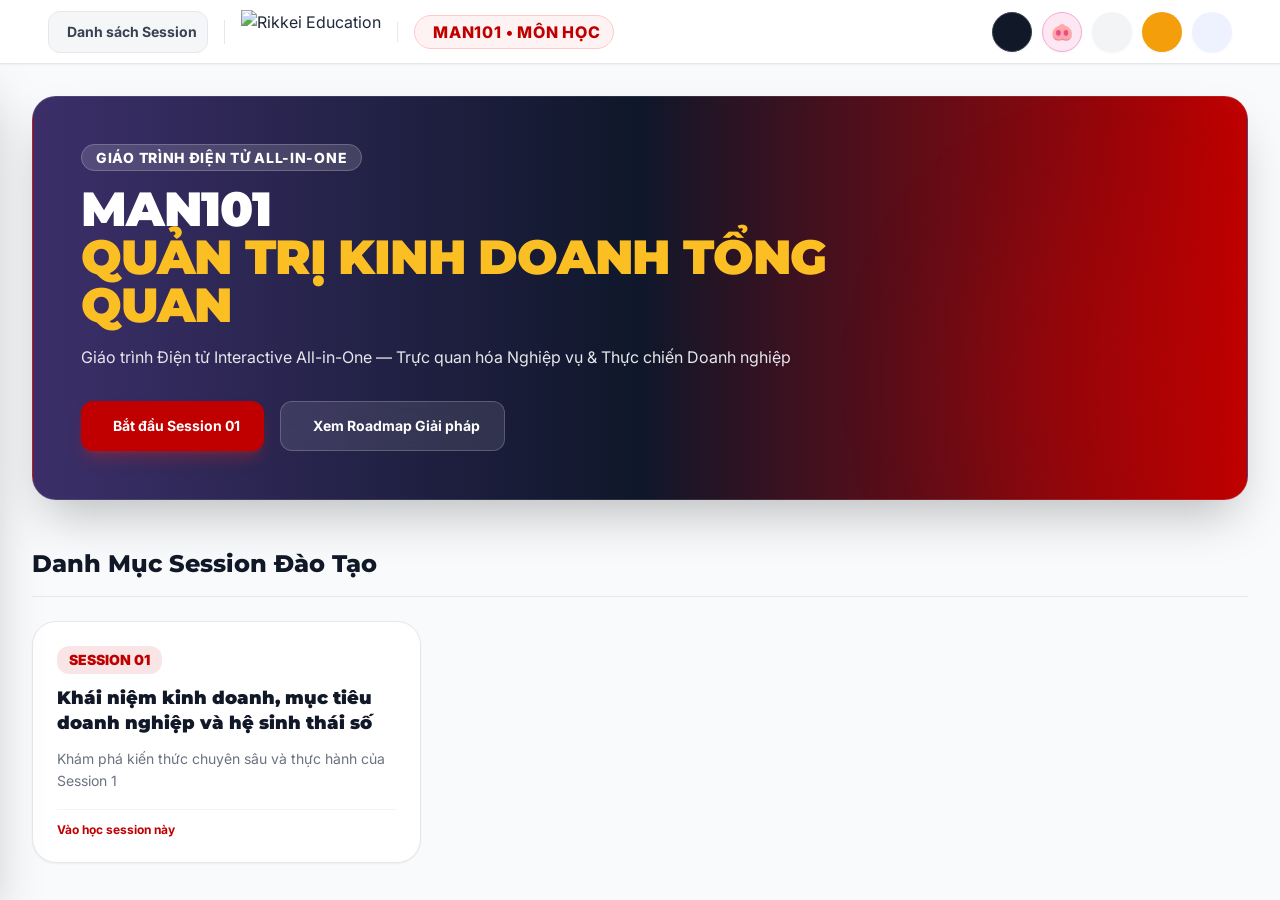
==== index.html @ ed954536 "Rename index to index.html" ====
﻿<!DOCTYPE html>
<html lang="vi">
<head>
  <meta charset="UTF-8">
  <meta name="viewport" content="width=device-width, initial-scale=1.0">
  <title>MAN101 - Giáo Trình Điện Tử Rikkei Education</title>
  <link rel="preconnect" href="https://fonts.googleapis.com">
  <link rel="preconnect" href="https://fonts.gstatic.com" crossorigin>
  <link href="https://fonts.googleapis.com/css2?family=Inter:wght@300;400;500;600;700&family=Montserrat:wght@700;800;900&display=swap" rel="stylesheet">
  <script src="https://unpkg.com/@phosphor-icons/web"></script>
  <style id="tailwind-css">
*,:after,:before{--tw-border-spacing-x:0;--tw-border-spacing-y:0;--tw-translate-x:0;--tw-translate-y:0;--tw-rotate:0;--tw-skew-x:0;--tw-skew-y:0;--tw-scale-x:1;--tw-scale-y:1;--tw-pan-x: ;--tw-pan-y: ;--tw-pinch-zoom: ;--tw-scroll-snap-strictness:proximity;--tw-gradient-from-position: ;--tw-gradient-via-position: ;--tw-gradient-to-position: ;--tw-ordinal: ;--tw-slashed-zero: ;--tw-numeric-figure: ;--tw-numeric-spacing: ;--tw-numeric-fraction: ;--tw-ring-inset: ;--tw-ring-offset-width:0px;--tw-ring-offset-color:#fff;--tw-ring-color:rgba(59,130,246,.5);--tw-ring-offset-shadow:0 0 #0000;--tw-ring-shadow:0 0 #0000;--tw-shadow:0 0 #0000;--tw-shadow-colored:0 0 #0000;--tw-blur: ;--tw-brightness: ;--tw-contrast: ;--tw-grayscale: ;--tw-hue-rotate: ;--tw-invert: ;--tw-saturate: ;--tw-sepia: ;--tw-drop-shadow: ;--tw-backdrop-blur: ;--tw-backdrop-brightness: ;--tw-backdrop-contrast: ;--tw-backdrop-grayscale: ;--tw-backdrop-hue-rotate: ;--tw-backdrop-invert: ;--tw-backdrop-opacity: ;--tw-backdrop-saturate: ;--tw-backdrop-sepia: ;--tw-contain-size: ;--tw-contain-layout: ;--tw-contain-paint: ;--tw-contain-style: }::backdrop{--tw-border-spacing-x:0;--tw-border-spacing-y:0;--tw-translate-x:0;--tw-translate-y:0;--tw-rotate:0;--tw-skew-x:0;--tw-skew-y:0;--tw-scale-x:1;--tw-scale-y:1;--tw-pan-x: ;--tw-pan-y: ;--tw-pinch-zoom: ;--tw-scroll-snap-strictness:proximity;--tw-gradient-from-position: ;--tw-gradient-via-position: ;--tw-gradient-to-position: ;--tw-ordinal: ;--tw-slashed-zero: ;--tw-numeric-figure: ;--tw-numeric-spacing: ;--tw-numeric-fraction: ;--tw-ring-inset: ;--tw-ring-offset-width:0px;--tw-ring-offset-color:#fff;--tw-ring-color:rgba(59,130,246,.5);--tw-ring-offset-shadow:0 0 #0000;--tw-ring-shadow:0 0 #0000;--tw-shadow:0 0 #0000;--tw-shadow-colored:0 0 #0000;--tw-blur: ;--tw-brightness: ;--tw-contrast: ;--tw-grayscale: ;--tw-hue-rotate: ;--tw-invert: ;--tw-saturate: ;--tw-sepia: ;--tw-drop-shadow: ;--tw-backdrop-blur: ;--tw-backdrop-brightness: ;--tw-backdrop-contrast: ;--tw-backdrop-grayscale: ;--tw-backdrop-hue-rotate: ;--tw-backdrop-invert: ;--tw-backdrop-opacity: ;--tw-backdrop-saturate: ;--tw-backdrop-sepia: ;--tw-contain-size: ;--tw-contain-layout: ;--tw-contain-paint: ;--tw-contain-style: }/*! tailwindcss v3.4.17 | MIT License | https://tailwindcss.com*/*,:after,:before{border:0 solid #e5e7eb;box-sizing:border-box}:after,:before{--tw-content:""}:host,html{line-height:1.5;-webkit-text-size-adjust:100%;font-family:Inter,sans-serif;font-feature-settings:normal;font-variation-settings:normal;-moz-tab-size:4;-o-tab-size:4;tab-size:4;-webkit-tap-highlight-color:transparent}body{line-height:inherit;margin:0}hr{border-top-width:1px;color:inherit;height:0}abbr:where([title]){-webkit-text-decoration:underline dotted;text-decoration:underline dotted}h1,h2,h3,h4,h5,h6{font-size:inherit;font-weight:inherit}a{color:inherit;text-decoration:inherit}b,strong{font-weight:bolder}code,kbd,pre,samp{font-family:ui-monospace,SFMono-Regular,Menlo,Monaco,Consolas,Liberation Mono,Courier New,monospace;font-feature-settings:normal;font-size:1em;font-variation-settings:normal}small{font-size:80%}sub,sup{font-size:75%;line-height:0;position:relative;vertical-align:baseline}sub{bottom:-.25em}sup{top:-.5em}table{border-collapse:collapse;border-color:inherit;text-indent:0}button,input,optgroup,select,textarea{color:inherit;font-family:inherit;font-feature-settings:inherit;font-size:100%;font-variation-settings:inherit;font-weight:inherit;letter-spacing:inherit;line-height:inherit;margin:0;padding:0}button,select{text-transform:none}button,input:where([type=button]),input:where([type=reset]),input:where([type=submit]){-webkit-appearance:button;background-color:transparent;background-image:none}:-moz-focusring{outline:auto}:-moz-ui-invalid{box-shadow:none}progress{vertical-align:baseline}::-webkit-inner-spin-button,::-webkit-outer-spin-button{height:auto}[type=search]{-webkit-appearance:textfield;outline-offset:-2px}::-webkit-search-decoration{-webkit-appearance:none}::-webkit-file-upload-button{-webkit-appearance:button;font:inherit}summary{display:list-item}blockquote,dd,dl,figure,h1,h2,h3,h4,h5,h6,hr,p,pre{margin:0}fieldset{margin:0}fieldset,legend{padding:0}menu,ol,ul{list-style:none;margin:0;padding:0}dialog{padding:0}textarea{resize:vertical}input::-moz-placeholder,textarea::-moz-placeholder{color:#9ca3af;opacity:1}input::placeholder,textarea::placeholder{color:#9ca3af;opacity:1}[role=button],button{cursor:pointer}:disabled{cursor:default}audio,canvas,embed,iframe,img,object,svg,video{display:block;vertical-align:middle}img,video{height:auto;max-width:100%}[hidden]:where(:not([hidden=until-found])){display:none}.container{width:100%}@media (min-width:640px){.container{max-width:640px}}@media (min-width:768px){.container{max-width:768px}}@media (min-width:1024px){.container{max-width:1024px}}@media (min-width:1280px){.container{max-width:1280px}}@media (min-width:1536px){.container{max-width:1536px}}.pointer-events-none{pointer-events:none}.fixed{position:fixed}.absolute{position:absolute}.relative{position:relative}.sticky{position:sticky}.-bottom-10{bottom:-2.5rem}.-right-10{right:-2.5rem}.-top-10{top:-2.5rem}.bottom-0{bottom:0}.bottom-8{bottom:2rem}.left-0{left:0}.right-8{right:2rem}.top-0{top:0}.top-16{top:4rem}.z-10{z-index:10}.z-40{z-index:40}.z-50{z-index:50}.mx-auto{margin-left:auto;margin-right:auto}.my-2{margin-bottom:.5rem;margin-top:.5rem}.my-4{margin-bottom:1rem;margin-top:1rem}.mb-1{margin-bottom:.25rem}.mb-2{margin-bottom:.5rem}.mb-3{margin-bottom:.75rem}.mb-4{margin-bottom:1rem}.ml-3{margin-left:.75rem}.mt-1{margin-top:.25rem}.mt-12{margin-top:3rem}.mt-2{margin-top:.5rem}.mt-4{margin-top:1rem}.mt-8{margin-top:2rem}.line-clamp-2{display:-webkit-box;overflow:hidden;-webkit-box-orient:vertical;-webkit-line-clamp:2}.flex{display:flex}.table{display:table}.grid{display:grid}.hidden{display:none}.h-10{height:2.5rem}.h-12{height:3rem}.h-16{height:4rem}.h-40{height:10rem}.h-5{height:1.25rem}.h-6{height:1.5rem}.h-80{height:20rem}.h-9{height:2.25rem}.h-full{height:100%}.max-h-0{max-height:0}.min-h-\[54px\]{min-height:54px}.min-h-screen{min-height:100vh}.w-10{width:2.5rem}.w-12{width:3rem}.w-40{width:10rem}.w-80{width:20rem}.w-auto{width:auto}.w-full{width:100%}.w-px{width:1px}.max-w-3xl{max-width:48rem}.max-w-7xl{max-width:80rem}.flex-1{flex:1 1 0%}.shrink-0{flex-shrink:0}.-translate-x-full{--tw-translate-x:-100%}.-translate-x-full,.translate-y-0{transform:translate(var(--tw-translate-x),var(--tw-translate-y)) rotate(var(--tw-rotate)) skewX(var(--tw-skew-x)) skewY(var(--tw-skew-y)) scaleX(var(--tw-scale-x)) scaleY(var(--tw-scale-y))}.translate-y-0{--tw-translate-y:0px}.translate-y-4{--tw-translate-y:1rem}.transform,.translate-y-4{transform:translate(var(--tw-translate-x),var(--tw-translate-y)) rotate(var(--tw-rotate)) skewX(var(--tw-skew-x)) skewY(var(--tw-skew-y)) scaleX(var(--tw-scale-x)) scaleY(var(--tw-scale-y))}.cursor-pointer{cursor:pointer}.select-none{-webkit-user-select:none;-moz-user-select:none;user-select:none}.list-disc{list-style-type:disc}.grid-cols-1{grid-template-columns:repeat(1,minmax(0,1fr))}.flex-col{flex-direction:column}.flex-wrap{flex-wrap:wrap}.items-center{align-items:center}.justify-center{justify-content:center}.justify-between{justify-content:space-between}.gap-1\.5{gap:.375rem}.gap-2{gap:.5rem}.gap-2\.5{gap:.625rem}.gap-3{gap:.75rem}.gap-4{gap:1rem}.gap-6{gap:1.5rem}.space-y-1>:not([hidden])~:not([hidden]){--tw-space-y-reverse:0;margin-bottom:calc(.25rem*var(--tw-space-y-reverse));margin-top:calc(.25rem*(1 - var(--tw-space-y-reverse)))}.space-y-10>:not([hidden])~:not([hidden]){--tw-space-y-reverse:0;margin-bottom:calc(2.5rem*var(--tw-space-y-reverse));margin-top:calc(2.5rem*(1 - var(--tw-space-y-reverse)))}.space-y-12>:not([hidden])~:not([hidden]){--tw-space-y-reverse:0;margin-bottom:calc(3rem*var(--tw-space-y-reverse));margin-top:calc(3rem*(1 - var(--tw-space-y-reverse)))}.space-y-2>:not([hidden])~:not([hidden]){--tw-space-y-reverse:0;margin-bottom:calc(.5rem*var(--tw-space-y-reverse));margin-top:calc(.5rem*(1 - var(--tw-space-y-reverse)))}.space-y-3>:not([hidden])~:not([hidden]){--tw-space-y-reverse:0;margin-bottom:calc(.75rem*var(--tw-space-y-reverse));margin-top:calc(.75rem*(1 - var(--tw-space-y-reverse)))}.space-y-4>:not([hidden])~:not([hidden]){--tw-space-y-reverse:0;margin-bottom:calc(1rem*var(--tw-space-y-reverse));margin-top:calc(1rem*(1 - var(--tw-space-y-reverse)))}.space-y-6>:not([hidden])~:not([hidden]){--tw-space-y-reverse:0;margin-bottom:calc(1.5rem*var(--tw-space-y-reverse));margin-top:calc(1.5rem*(1 - var(--tw-space-y-reverse)))}.space-y-8>:not([hidden])~:not([hidden]){--tw-space-y-reverse:0;margin-bottom:calc(2rem*var(--tw-space-y-reverse));margin-top:calc(2rem*(1 - var(--tw-space-y-reverse)))}.overflow-hidden{overflow:hidden}.overflow-x-auto{overflow-x:auto}.overflow-y-auto{overflow-y:auto}.truncate{overflow:hidden;text-overflow:ellipsis}.truncate,.whitespace-nowrap{white-space:nowrap}.rounded{border-radius:.25rem}.rounded-2xl{border-radius:1rem}.rounded-3xl{border-radius:1.5rem}.rounded-full{border-radius:9999px}.rounded-lg{border-radius:.5rem}.rounded-md{border-radius:.375rem}.rounded-xl{border-radius:.75rem}.rounded-r-lg{border-bottom-right-radius:.5rem;border-top-right-radius:.5rem}.border{border-width:1px}.border-2{border-width:2px}.border-b{border-bottom-width:1px}.border-l-2{border-left-width:2px}.border-l-4{border-left-width:4px}.border-l-8{border-left-width:8px}.border-r{border-right-width:1px}.border-t{border-top-width:1px}.border-amber-300{--tw-border-opacity:1;border-color:rgb(252 211 77/var(--tw-border-opacity,1))}.border-amber-500{--tw-border-opacity:1;border-color:rgb(245 158 11/var(--tw-border-opacity,1))}.border-blue-200{--tw-border-opacity:1;border-color:rgb(191 219 254/var(--tw-border-opacity,1))}.border-blue-300{--tw-border-opacity:1;border-color:rgb(147 197 253/var(--tw-border-opacity,1))}.border-blue-500{--tw-border-opacity:1;border-color:rgb(59 130 246/var(--tw-border-opacity,1))}.border-emerald-200{--tw-border-opacity:1;border-color:rgb(167 243 208/var(--tw-border-opacity,1))}.border-emerald-300{--tw-border-opacity:1;border-color:rgb(110 231 183/var(--tw-border-opacity,1))}.border-emerald-500{--tw-border-opacity:1;border-color:rgb(16 185 129/var(--tw-border-opacity,1))}.border-gray-100{--tw-border-opacity:1;border-color:rgb(243 244 246/var(--tw-border-opacity,1))}.border-gray-200{--tw-border-opacity:1;border-color:rgb(229 231 235/var(--tw-border-opacity,1))}.border-gray-200\/80{border-color:rgba(229,231,235,.8)}.border-gray-700{--tw-border-opacity:1;border-color:rgb(55 65 81/var(--tw-border-opacity,1))}.border-pink-300{--tw-border-opacity:1;border-color:rgb(249 168 212/var(--tw-border-opacity,1))}.border-red-100{--tw-border-opacity:1;border-color:rgb(254 226 226/var(--tw-border-opacity,1))}.border-red-200{--tw-border-opacity:1;border-color:rgb(254 202 202/var(--tw-border-opacity,1))}.border-rikkei-navy{--tw-border-opacity:1;border-color:rgb(60 47 106/var(--tw-border-opacity,1))}.border-rikkei-navy\/20{border-color:rgba(60,47,106,.2)}.border-rikkei-red{--tw-border-opacity:1;border-color:rgb(192 0 0/var(--tw-border-opacity,1))}.border-transparent{border-color:transparent}.border-white\/10{border-color:hsla(0,0%,100%,.1)}.border-white\/20{border-color:hsla(0,0%,100%,.2)}.bg-amber-50{--tw-bg-opacity:1;background-color:rgb(255 251 235/var(--tw-bg-opacity,1))}.bg-amber-500{--tw-bg-opacity:1;background-color:rgb(245 158 11/var(--tw-bg-opacity,1))}.bg-blue-50{--tw-bg-opacity:1;background-color:rgb(239 246 255/var(--tw-bg-opacity,1))}.bg-emerald-50{--tw-bg-opacity:1;background-color:rgb(236 253 245/var(--tw-bg-opacity,1))}.bg-gray-100{--tw-bg-opacity:1;background-color:rgb(243 244 246/var(--tw-bg-opacity,1))}.bg-gray-100\/80{background-color:rgba(243,244,246,.8)}.bg-gray-100\/90{background-color:rgba(243,244,246,.9)}.bg-gray-200{--tw-bg-opacity:1;background-color:rgb(229 231 235/var(--tw-bg-opacity,1))}.bg-gray-50{--tw-bg-opacity:1;background-color:rgb(249 250 251/var(--tw-bg-opacity,1))}.bg-gray-900{--tw-bg-opacity:1;background-color:rgb(17 24 39/var(--tw-bg-opacity,1))}.bg-indigo-50{--tw-bg-opacity:1;background-color:rgb(238 242 255/var(--tw-bg-opacity,1))}.bg-pink-100{--tw-bg-opacity:1;background-color:rgb(252 231 243/var(--tw-bg-opacity,1))}.bg-red-100{--tw-bg-opacity:1;background-color:rgb(254 226 226/var(--tw-bg-opacity,1))}.bg-red-50{--tw-bg-opacity:1;background-color:rgb(254 242 242/var(--tw-bg-opacity,1))}.bg-rikkei-lightnavy{--tw-bg-opacity:1;background-color:rgb(243 242 248/var(--tw-bg-opacity,1))}.bg-rikkei-navy{--tw-bg-opacity:1;background-color:rgb(60 47 106/var(--tw-bg-opacity,1))}.bg-rikkei-red{--tw-bg-opacity:1;background-color:rgb(192 0 0/var(--tw-bg-opacity,1))}.bg-rikkei-red\/10{background-color:rgba(192,0,0,.1)}.bg-rikkei-red\/20{background-color:rgba(192,0,0,.2)}.bg-slate-50{--tw-bg-opacity:1;background-color:rgb(248 250 252/var(--tw-bg-opacity,1))}.bg-white{--tw-bg-opacity:1;background-color:rgb(255 255 255/var(--tw-bg-opacity,1))}.bg-white\/10{background-color:hsla(0,0%,100%,.1)}.bg-white\/15{background-color:hsla(0,0%,100%,.15)}.bg-white\/20{background-color:hsla(0,0%,100%,.2)}.bg-white\/95{background-color:hsla(0,0%,100%,.95)}.bg-gradient-to-br{background-image:linear-gradient(to bottom right,var(--tw-gradient-stops))}.bg-gradient-to-r{background-image:linear-gradient(to right,var(--tw-gradient-stops))}.from-amber-600{--tw-gradient-from:#d97706 var(--tw-gradient-from-position);--tw-gradient-to:rgba(217,119,6,0) var(--tw-gradient-to-position);--tw-gradient-stops:var(--tw-gradient-from),var(--tw-gradient-to)}.from-emerald-50{--tw-gradient-from:#ecfdf5 var(--tw-gradient-from-position);--tw-gradient-to:rgba(236,253,245,0) var(--tw-gradient-to-position);--tw-gradient-stops:var(--tw-gradient-from),var(--tw-gradient-to)}.from-red-50{--tw-gradient-from:#fef2f2 var(--tw-gradient-from-position);--tw-gradient-to:hsla(0,86%,97%,0) var(--tw-gradient-to-position);--tw-gradient-stops:var(--tw-gradient-from),var(--tw-gradient-to)}.from-red-50\/90{--tw-gradient-from:hsla(0,86%,97%,.9) var(--tw-gradient-from-position);--tw-gradient-to:hsla(0,86%,97%,0) var(--tw-gradient-to-position);--tw-gradient-stops:var(--tw-gradient-from),var(--tw-gradient-to)}.from-rikkei-navy{--tw-gradient-from:#3c2f6a var(--tw-gradient-from-position);--tw-gradient-to:rgba(60,47,106,0) var(--tw-gradient-to-position);--tw-gradient-stops:var(--tw-gradient-from),var(--tw-gradient-to)}.from-white{--tw-gradient-from:#fff var(--tw-gradient-from-position);--tw-gradient-to:hsla(0,0%,100%,0) var(--tw-gradient-to-position);--tw-gradient-stops:var(--tw-gradient-from),var(--tw-gradient-to)}.via-orange-50{--tw-gradient-to:rgba(255,247,237,0) var(--tw-gradient-to-position);--tw-gradient-stops:var(--tw-gradient-from),#fff7ed var(--tw-gradient-via-position),var(--tw-gradient-to)}.via-slate-900{--tw-gradient-to:rgba(15,23,42,0) var(--tw-gradient-to-position);--tw-gradient-stops:var(--tw-gradient-from),#0f172a var(--tw-gradient-via-position),var(--tw-gradient-to)}.via-white{--tw-gradient-to:hsla(0,0%,100%,0) var(--tw-gradient-to-position);--tw-gradient-stops:var(--tw-gradient-from),#fff var(--tw-gradient-via-position),var(--tw-gradient-to)}.to-amber-50{--tw-gradient-to:#fffbeb var(--tw-gradient-to-position)}.to-amber-50\/50{--tw-gradient-to:rgba(255,251,235,.5) var(--tw-gradient-to-position)}.to-amber-700{--tw-gradient-to:#b45309 var(--tw-gradient-to-position)}.to-red-50{--tw-gradient-to:#fef2f2 var(--tw-gradient-to-position)}.to-rikkei-red{--tw-gradient-to:#c00000 var(--tw-gradient-to-position)}.to-teal-50{--tw-gradient-to:#f0fdfa var(--tw-gradient-to-position)}.object-contain{-o-object-fit:contain;object-fit:contain}.p-2{padding:.5rem}.p-2\.5{padding:.625rem}.p-3{padding:.75rem}.p-4{padding:1rem}.p-6{padding:1.5rem}.p-8{padding:2rem}.px-2{padding-left:.5rem;padding-right:.5rem}.px-3{padding-left:.75rem;padding-right:.75rem}.px-3\.5{padding-left:.875rem;padding-right:.875rem}.px-4{padding-left:1rem;padding-right:1rem}.px-5{padding-left:1.25rem;padding-right:1.25rem}.px-6{padding-left:1.5rem;padding-right:1.5rem}.py-0\.5{padding-bottom:.125rem;padding-top:.125rem}.py-1{padding-bottom:.25rem;padding-top:.25rem}.py-2{padding-bottom:.5rem;padding-top:.5rem}.py-2\.5{padding-bottom:.625rem;padding-top:.625rem}.py-3{padding-bottom:.75rem;padding-top:.75rem}.py-3\.5{padding-bottom:.875rem;padding-top:.875rem}.py-8{padding-bottom:2rem;padding-top:2rem}.pb-1{padding-bottom:.25rem}.pb-3{padding-bottom:.75rem}.pb-4{padding-bottom:1rem}.pb-6{padding-bottom:1.5rem}.pl-3{padding-left:.75rem}.pl-4{padding-left:1rem}.pl-5{padding-left:1.25rem}.pr-1{padding-right:.25rem}.pr-2{padding-right:.5rem}.pt-3{padding-top:.75rem}.pt-4{padding-top:1rem}.pt-6{padding-top:1.5rem}.text-left{text-align:left}.text-center{text-align:center}.font-heading{font-family:Montserrat,sans-serif}.text-2xl{font-size:1.5rem;line-height:2rem}.text-3xl{font-size:1.875rem;line-height:2.25rem}.text-base{font-size:1rem;line-height:1.5rem}.text-lg{font-size:1.125rem;line-height:1.75rem}.text-sm{font-size:.875rem;line-height:1.25rem}.text-xl{font-size:1.25rem;line-height:1.75rem}.text-xs{font-size:.75rem;line-height:1rem}.font-black{font-weight:900}.font-bold{font-weight:700}.font-extrabold{font-weight:800}.font-medium{font-weight:500}.font-normal{font-weight:400}.font-semibold{font-weight:600}.uppercase{text-transform:uppercase}.italic{font-style:italic}.leading-none{line-height:1}.leading-relaxed{line-height:1.625}.leading-snug{line-height:1.375}.leading-tight{line-height:1.25}.tracking-tight{letter-spacing:-.025em}.tracking-wide{letter-spacing:.025em}.tracking-wider{letter-spacing:.05em}.tracking-widest{letter-spacing:.1em}.text-amber-400{--tw-text-opacity:1;color:rgb(251 191 36/var(--tw-text-opacity,1))}.text-amber-500{--tw-text-opacity:1;color:rgb(245 158 11/var(--tw-text-opacity,1))}.text-amber-700{--tw-text-opacity:1;color:rgb(180 83 9/var(--tw-text-opacity,1))}.text-amber-800{--tw-text-opacity:1;color:rgb(146 64 14/var(--tw-text-opacity,1))}.text-blue-600{--tw-text-opacity:1;color:rgb(37 99 235/var(--tw-text-opacity,1))}.text-blue-800{--tw-text-opacity:1;color:rgb(30 64 175/var(--tw-text-opacity,1))}.text-blue-900{--tw-text-opacity:1;color:rgb(30 58 138/var(--tw-text-opacity,1))}.text-emerald-600{--tw-text-opacity:1;color:rgb(5 150 105/var(--tw-text-opacity,1))}.text-emerald-700{--tw-text-opacity:1;color:rgb(4 120 87/var(--tw-text-opacity,1))}.text-emerald-800{--tw-text-opacity:1;color:rgb(6 95 70/var(--tw-text-opacity,1))}.text-emerald-900{--tw-text-opacity:1;color:rgb(6 78 59/var(--tw-text-opacity,1))}.text-gray-200{--tw-text-opacity:1;color:rgb(229 231 235/var(--tw-text-opacity,1))}.text-gray-400{--tw-text-opacity:1;color:rgb(156 163 175/var(--tw-text-opacity,1))}.text-gray-500{--tw-text-opacity:1;color:rgb(107 114 128/var(--tw-text-opacity,1))}.text-gray-600{--tw-text-opacity:1;color:rgb(75 85 99/var(--tw-text-opacity,1))}.text-gray-700{--tw-text-opacity:1;color:rgb(55 65 81/var(--tw-text-opacity,1))}.text-gray-800{--tw-text-opacity:1;color:rgb(31 41 55/var(--tw-text-opacity,1))}.text-gray-900{--tw-text-opacity:1;color:rgb(17 24 39/var(--tw-text-opacity,1))}.text-indigo-600{--tw-text-opacity:1;color:rgb(79 70 229/var(--tw-text-opacity,1))}.text-pink-600{--tw-text-opacity:1;color:rgb(219 39 119/var(--tw-text-opacity,1))}.text-rikkei-darkred{--tw-text-opacity:1;color:rgb(144 0 0/var(--tw-text-opacity,1))}.text-rikkei-navy{--tw-text-opacity:1;color:rgb(60 47 106/var(--tw-text-opacity,1))}.text-rikkei-red{--tw-text-opacity:1;color:rgb(192 0 0/var(--tw-text-opacity,1))}.text-white{--tw-text-opacity:1;color:rgb(255 255 255/var(--tw-text-opacity,1))}.text-yellow-300{--tw-text-opacity:1;color:rgb(253 224 71/var(--tw-text-opacity,1))}.opacity-0{opacity:0}.opacity-100{opacity:1}.shadow-2xl{--tw-shadow:0 25px 50px -12px rgba(0,0,0,.25);--tw-shadow-colored:0 25px 50px -12px var(--tw-shadow-color)}.shadow-2xl,.shadow-inner{box-shadow:var(--tw-ring-offset-shadow,0 0 #0000),var(--tw-ring-shadow,0 0 #0000),var(--tw-shadow)}.shadow-inner{--tw-shadow:inset 0 2px 4px 0 rgba(0,0,0,.05);--tw-shadow-colored:inset 0 2px 4px 0 var(--tw-shadow-color)}.shadow-lg{--tw-shadow:0 10px 15px -3px rgba(0,0,0,.1),0 4px 6px -4px rgba(0,0,0,.1);--tw-shadow-colored:0 10px 15px -3px var(--tw-shadow-color),0 4px 6px -4px var(--tw-shadow-color)}.shadow-lg,.shadow-sm{box-shadow:var(--tw-ring-offset-shadow,0 0 #0000),var(--tw-ring-shadow,0 0 #0000),var(--tw-shadow)}.shadow-sm{--tw-shadow:0 1px 2px 0 rgba(0,0,0,.05);--tw-shadow-colored:0 1px 2px 0 var(--tw-shadow-color)}.shadow-xl{--tw-shadow:0 20px 25px -5px rgba(0,0,0,.1),0 8px 10px -6px rgba(0,0,0,.1);--tw-shadow-colored:0 20px 25px -5px var(--tw-shadow-color),0 8px 10px -6px var(--tw-shadow-color);box-shadow:var(--tw-ring-offset-shadow,0 0 #0000),var(--tw-ring-shadow,0 0 #0000),var(--tw-shadow)}.shadow-red-600\/30{--tw-shadow-color:rgba(220,38,38,.3);--tw-shadow:var(--tw-shadow-colored)}.blur-3xl{--tw-blur:blur(64px);filter:var(--tw-blur) var(--tw-brightness) var(--tw-contrast) var(--tw-grayscale) var(--tw-hue-rotate) var(--tw-invert) var(--tw-saturate) var(--tw-sepia) var(--tw-drop-shadow)}.backdrop-blur-md{--tw-backdrop-blur:blur(12px);-webkit-backdrop-filter:var(--tw-backdrop-blur) var(--tw-backdrop-brightness) var(--tw-backdrop-contrast) var(--tw-backdrop-grayscale) var(--tw-backdrop-hue-rotate) var(--tw-backdrop-invert) var(--tw-backdrop-opacity) var(--tw-backdrop-saturate) var(--tw-backdrop-sepia);backdrop-filter:var(--tw-backdrop-blur) var(--tw-backdrop-brightness) var(--tw-backdrop-contrast) var(--tw-backdrop-grayscale) var(--tw-backdrop-hue-rotate) var(--tw-backdrop-invert) var(--tw-backdrop-opacity) var(--tw-backdrop-saturate) var(--tw-backdrop-sepia)}.transition{transition-duration:.15s;transition-property:color,background-color,border-color,text-decoration-color,fill,stroke,opacity,box-shadow,transform,filter,-webkit-backdrop-filter;transition-property:color,background-color,border-color,text-decoration-color,fill,stroke,opacity,box-shadow,transform,filter,backdrop-filter;transition-property:color,background-color,border-color,text-decoration-color,fill,stroke,opacity,box-shadow,transform,filter,backdrop-filter,-webkit-backdrop-filter;transition-timing-function:cubic-bezier(.4,0,.2,1)}.transition-all{transition-duration:.15s;transition-property:all;transition-timing-function:cubic-bezier(.4,0,.2,1)}.transition-transform{transition-duration:.15s;transition-property:transform;transition-timing-function:cubic-bezier(.4,0,.2,1)}.duration-300{transition-duration:.3s}.duration-700{transition-duration:.7s}.ease-out{transition-timing-function:cubic-bezier(0,0,.2,1)}.selection\:bg-red-500 ::-moz-selection{--tw-bg-opacity:1;background-color:rgb(239 68 68/var(--tw-bg-opacity,1))}.selection\:bg-red-500 ::selection{--tw-bg-opacity:1;background-color:rgb(239 68 68/var(--tw-bg-opacity,1))}.selection\:text-white ::-moz-selection{--tw-text-opacity:1;color:rgb(255 255 255/var(--tw-text-opacity,1))}.selection\:text-white ::selection{--tw-text-opacity:1;color:rgb(255 255 255/var(--tw-text-opacity,1))}.selection\:bg-red-500::-moz-selection{--tw-bg-opacity:1;background-color:rgb(239 68 68/var(--tw-bg-opacity,1))}.selection\:bg-red-500::selection{--tw-bg-opacity:1;background-color:rgb(239 68 68/var(--tw-bg-opacity,1))}.selection\:text-white::-moz-selection{--tw-text-opacity:1;color:rgb(255 255 255/var(--tw-text-opacity,1))}.selection\:text-white::selection{--tw-text-opacity:1;color:rgb(255 255 255/var(--tw-text-opacity,1))}.hover\:-translate-y-1\.5:hover{--tw-translate-y:-0.375rem}.hover\:-translate-y-1\.5:hover,.hover\:scale-105:hover{transform:translate(var(--tw-translate-x),var(--tw-translate-y)) rotate(var(--tw-rotate)) skewX(var(--tw-skew-x)) skewY(var(--tw-skew-y)) scaleX(var(--tw-scale-x)) scaleY(var(--tw-scale-y))}.hover\:scale-105:hover{--tw-scale-x:1.05;--tw-scale-y:1.05}.hover\:border-rikkei-red:hover{--tw-border-opacity:1;border-color:rgb(192 0 0/var(--tw-border-opacity,1))}.hover\:bg-amber-50:hover{--tw-bg-opacity:1;background-color:rgb(255 251 235/var(--tw-bg-opacity,1))}.hover\:bg-amber-600:hover{--tw-bg-opacity:1;background-color:rgb(217 119 6/var(--tw-bg-opacity,1))}.hover\:bg-gray-200:hover{--tw-bg-opacity:1;background-color:rgb(229 231 235/var(--tw-bg-opacity,1))}.hover\:bg-gray-50:hover{--tw-bg-opacity:1;background-color:rgb(249 250 251/var(--tw-bg-opacity,1))}.hover\:bg-gray-800:hover{--tw-bg-opacity:1;background-color:rgb(31 41 55/var(--tw-bg-opacity,1))}.hover\:bg-indigo-100:hover{--tw-bg-opacity:1;background-color:rgb(224 231 255/var(--tw-bg-opacity,1))}.hover\:bg-pink-200:hover{--tw-bg-opacity:1;background-color:rgb(251 207 232/var(--tw-bg-opacity,1))}.hover\:bg-red-50:hover{--tw-bg-opacity:1;background-color:rgb(254 242 242/var(--tw-bg-opacity,1))}.hover\:bg-red-50\/80:hover{background-color:hsla(0,86%,97%,.8)}.hover\:bg-red-700:hover{--tw-bg-opacity:1;background-color:rgb(185 28 28/var(--tw-bg-opacity,1))}.hover\:bg-white\/20:hover{background-color:hsla(0,0%,100%,.2)}.hover\:text-rikkei-red:hover{--tw-text-opacity:1;color:rgb(192 0 0/var(--tw-text-opacity,1))}.hover\:shadow-xl:hover{--tw-shadow:0 20px 25px -5px rgba(0,0,0,.1),0 8px 10px -6px rgba(0,0,0,.1);--tw-shadow-colored:0 20px 25px -5px var(--tw-shadow-color),0 8px 10px -6px var(--tw-shadow-color);box-shadow:var(--tw-ring-offset-shadow,0 0 #0000),var(--tw-ring-shadow,0 0 #0000),var(--tw-shadow)}.group:hover .group-hover\:max-h-96{max-height:24rem}.group:hover .group-hover\:translate-x-1{--tw-translate-x:0.25rem}.group:hover .group-hover\:rotate-180,.group:hover .group-hover\:translate-x-1{transform:translate(var(--tw-translate-x),var(--tw-translate-y)) rotate(var(--tw-rotate)) skewX(var(--tw-skew-x)) skewY(var(--tw-skew-y)) scaleX(var(--tw-scale-x)) scaleY(var(--tw-scale-y))}.group:hover .group-hover\:rotate-180{--tw-rotate:180deg}.group:hover .group-hover\:scale-150{--tw-scale-x:1.5;--tw-scale-y:1.5;transform:translate(var(--tw-translate-x),var(--tw-translate-y)) rotate(var(--tw-rotate)) skewX(var(--tw-skew-x)) skewY(var(--tw-skew-y)) scaleX(var(--tw-scale-x)) scaleY(var(--tw-scale-y))}.group:hover .group-hover\:py-1\.5{padding-bottom:.375rem;padding-top:.375rem}.group:hover .group-hover\:text-rikkei-red{--tw-text-opacity:1;color:rgb(192 0 0/var(--tw-text-opacity,1))}.group:hover .group-hover\:opacity-100{opacity:1}@media (min-width:640px){.sm\:inline{display:inline}.sm\:inline-flex{display:inline-flex}.sm\:grid-cols-2{grid-template-columns:repeat(2,minmax(0,1fr))}.sm\:flex-row{flex-direction:row}.sm\:items-center{align-items:center}.sm\:gap-2\.5{gap:.625rem}.sm\:px-6{padding-left:1.5rem;padding-right:1.5rem}.sm\:px-8{padding-left:2rem;padding-right:2rem}.sm\:text-4xl{font-size:2.25rem;line-height:2.5rem}.sm\:text-base{font-size:1rem;line-height:1.5rem}}@media (min-width:768px){.md\:block{display:block}.md\:h-11{height:2.75rem}.md\:grid-cols-2{grid-template-columns:repeat(2,minmax(0,1fr))}.md\:grid-cols-3{grid-template-columns:repeat(3,minmax(0,1fr))}.md\:flex-row{flex-direction:row}.md\:gap-4{gap:1rem}.md\:p-10{padding:2.5rem}.md\:p-12{padding:3rem}.md\:text-3xl{font-size:1.875rem;line-height:2.25rem}.md\:text-5xl{font-size:3rem;line-height:1}.md\:text-base{font-size:1rem;line-height:1.5rem}}@media (min-width:1024px){.lg\:grid-cols-3{grid-template-columns:repeat(3,minmax(0,1fr))}.lg\:grid-cols-5{grid-template-columns:repeat(5,minmax(0,1fr))}.lg\:px-12{padding-left:3rem;padding-right:3rem}.lg\:px-8{padding-left:2rem;padding-right:2rem}}@media (prefers-color-scheme:dark){.dark\:bg-pink-950\/60{background-color:rgba(80,7,36,.6)}.dark\:bg-slate-800{--tw-bg-opacity:1;background-color:rgb(30 41 59/var(--tw-bg-opacity,1))}.dark\:text-amber-400{--tw-text-opacity:1;color:rgb(251 191 36/var(--tw-text-opacity,1))}.dark\:text-blue-400{--tw-text-opacity:1;color:rgb(96 165 250/var(--tw-text-opacity,1))}.dark\:text-emerald-400{--tw-text-opacity:1;color:rgb(52 211 153/var(--tw-text-opacity,1))}.dark\:text-gray-200{--tw-text-opacity:1;color:rgb(229 231 235/var(--tw-text-opacity,1))}.dark\:text-gray-300{--tw-text-opacity:1;color:rgb(209 213 219/var(--tw-text-opacity,1))}.dark\:text-gray-400{--tw-text-opacity:1;color:rgb(156 163 175/var(--tw-text-opacity,1))}.dark\:text-white{--tw-text-opacity:1;color:rgb(255 255 255/var(--tw-text-opacity,1))}}
</style>
  <!-- MARKMAP LIBRARIES -->
  <script src="https://cdn.jsdelivr.net/npm/d3@7"></script>
  <script src="https://cdn.jsdelivr.net/npm/markmap-view"></script>
  <script src="https://cdn.jsdelivr.net/npm/markmap-lib"></script>

  <!-- MERMAID JS (For Flowcharts inside content) -->
  <script src="https://cdn.jsdelivr.net/npm/mermaid/dist/mermaid.min.js"></script>
  <script>
    mermaid.initialize({ startOnLoad: true, theme: 'default' });
  </script>
  <script src="https://cdnjs.cloudflare.com/ajax/libs/gsap/3.12.5/gsap.min.js"></script>
  <style>
    body { background-color: #f8fafc; color: #1e293b; overflow-x: hidden; }
    .custom-scrollbar::-webkit-scrollbar { width: 6px; height: 6px; }
    .custom-scrollbar::-webkit-scrollbar-track { background: #f1f5f9; }
    .custom-scrollbar::-webkit-scrollbar-thumb { background: #cbd5e1; border-radius: 4px; }
    .custom-scrollbar::-webkit-scrollbar-thumb:hover { background: #C00000; }
    @keyframes fadeIn { from { opacity: 0; transform: translateY(6px); } to { opacity: 1; transform: translateY(0); } }
    .animate-fade { animation: fadeIn 0.35s cubic-bezier(0.16, 1, 0.3, 1) forwards; }
    .sidebar { transition: transform 0.3s cubic-bezier(0.4, 0, 0.2, 1); }
    .sidebar.open { transform: translateX(0); }
    .tab-btn.active { background-color: #C00000 !important; color: #ffffff !important; border-color: #C00000 !important; box-shadow: 0 4px 12px rgba(192, 0, 0, 0.35); }
    .mermaid { background: #ffffff; padding: 1.5rem; border-radius: 1rem; border: 1px solid #e2e8f0; display: flex; justify-content: center; overflow-x: auto; box-shadow: 0 1px 3px rgba(0, 0, 0, 0.05); }

    /* DARK MODE THEME OVERRIDES */
    body.dark-theme { background-color: #0f172a !important; color: #f8fafc !important; }
    body.dark-theme header { background-color: rgba(15, 23, 42, 0.95) !important; border-bottom-color: #334155 !important; }
    body.dark-theme aside.sidebar { background-color: #1e293b !important; border-right-color: #334155 !important; }
    body.dark-theme aside.sidebar .nav-item { color: #e2e8f0 !important; }
    body.dark-theme aside.sidebar .nav-item:hover { background-color: #334155 !important; }
    body.dark-theme main [class*="bg-white"],
    body.dark-theme article.lesson-panel[class*="bg-white"],
    body.dark-theme [class*="bg-gray-50"],
    body.dark-theme [class*="bg-slate-50"],
    body.dark-theme [class*="bg-red-50"],
    body.dark-theme [class*="bg-blue-50"],
    body.dark-theme [class*="bg-emerald-50"],
    body.dark-theme [class*="bg-amber-50"],
    body.dark-theme [class*="bg-rikkei-lightnavy"],
    body.dark-theme .diagram-card,
    body.dark-theme .flow-box,
    body.dark-theme .mermaid { background-color: #1e293b !important; border-color: #334155 !important; color: #f8fafc !important; }
    body.dark-theme [class*="bg-gray-100"] { background-color: #334155 !important; border-color: #475569 !important; color: #f8fafc !important; }
    body.dark-theme [class*="text-gray-9"], body.dark-theme [class*="text-gray-8"], body.dark-theme [class*="text-gray-7"], body.dark-theme [class*="text-gray-6"], body.dark-theme [class*="text-gray-5"], body.dark-theme [class*="text-rikkei-navy"], body.dark-theme [class*="text-rikkei-darkred"], body.dark-theme [class*="text-emerald-9"], body.dark-theme [class*="text-emerald-8"], body.dark-theme [class*="text-emerald-7"], body.dark-theme [class*="text-blue-9"], body.dark-theme [class*="text-blue-8"], body.dark-theme [class*="text-amber-8"] { color: #f8fafc !important; }
    body.dark-theme [class*="from-slate-"], body.dark-theme [class*="from-white"], body.dark-theme [class*="from-gray-"], body.dark-theme [class*="from-emerald-"], body.dark-theme [class*="from-teal-"], body.dark-theme [class*="from-blue-"], body.dark-theme [class*="from-amber-"] { background-image: linear-gradient(to bottom right, #1e293b, #0f172a) !important; background-color: #1e293b !important; border-color: #334155 !important; }
    body.dark-theme [class*="from-red-"] { background-image: linear-gradient(to right, #1e293b, #1a1528) !important; background-color: #1e293b !important; border-color: #991b1b !important; }
  </style>
</head>

<body class="min-h-screen flex flex-col selection:bg-red-500 selection:text-white">

  <!-- TOP NAVBAR -->
  <header class="bg-white/95 backdrop-blur-md border-b border-gray-200 sticky top-0 z-40 h-16 px-4 sm:px-8 lg:px-12 flex items-center justify-between shadow-sm">
    <div class="flex items-center gap-4">
      <button id="sidebarTrigger" class="p-2.5 rounded-xl hover:bg-red-50 text-gray-700 hover:text-rikkei-red transition flex items-center gap-2 font-bold text-sm bg-gray-100/80 border border-gray-200">
        <i class="ph-bold ph-list text-xl text-rikkei-red"></i>
        <span class="hidden sm:inline">Danh sách Session</span>
      </button>
      <div class="h-6 w-px bg-gray-200 hidden md:block"></div>
      <div class="flex items-center gap-3 md:gap-4">
        <a href="#" onclick="showView('overview'); return false;" class="flex items-center gap-2">
          <img src="https://rikkei.edu.vn/wp-content/uploads/2025/09/Logo.png" alt="Rikkei Education" class="h-9 md:h-11 w-auto object-contain transition hover:scale-105 duration-300">
        </a>
        <div class="h-5 w-px bg-gray-200 hidden md:block"></div>
        <span class="bg-red-50 text-rikkei-red border border-red-200 text-sm md:text-base font-extrabold px-3 py-1 rounded-full uppercase tracking-wider hidden sm:inline-flex items-center gap-1.5 shadow-2xs">
          <i class="ph-bold ph-book-open"></i> MAN101 &bull; Môn học
        </span>
      </div>
    </div>
    
    <div class="flex items-center gap-2 sm:gap-2.5">
      <button id="themeToggleBtn" onclick="toggleTheme()" class="w-10 h-10 rounded-full flex items-center justify-center bg-gray-900 text-yellow-300 hover:bg-gray-800 transition shadow-sm border border-gray-700 shrink-0">
        <i id="themeToggleIcon" class="ph-fill ph-moon-stars text-lg"></i>
      </button>
      <button id="petToggleBtn" onclick="togglePetVisibility()" class="w-10 h-10 rounded-full flex items-center justify-center bg-pink-100 hover:bg-pink-200 text-pink-600 dark:bg-pink-950/60 transition shadow-sm border border-pink-300 shrink-0 cursor-pointer">
        <span class="text-lg leading-none select-none" id="petToggleIcon">🐽</span>
      </button>
      <button onclick="showView('overview')" class="w-10 h-10 rounded-full flex items-center justify-center bg-gray-100 hover:bg-gray-200 text-gray-700 transition shadow-sm shrink-0">
        <i class="ph-fill ph-house text-lg"></i>
      </button>
      <button onclick="showView('roadmap')" class="w-10 h-10 rounded-full flex items-center justify-center bg-amber-500 hover:bg-amber-600 text-white shadow-sm transition shrink-0">
        <i class="ph-bold ph-map-trifold text-lg"></i>
      </button>
      <button onclick="showView('glossary')" class="w-10 h-10 rounded-full flex items-center justify-center bg-indigo-50 hover:bg-indigo-100 text-indigo-600 transition shadow-sm shrink-0">
        <i class="ph-bold ph-translate text-lg"></i>
      </button>
    </div>
  </header>

  <!-- SIDEBAR DRAWER -->
  <aside id="sidebar" class="sidebar fixed top-16 left-0 bottom-0 w-80 bg-white border-r border-gray-200 z-50 shadow-2xl -translate-x-full custom-scrollbar overflow-y-auto">
    <div class="p-4 border-b border-gray-100 bg-red-50 flex items-center justify-between">
      <span class="font-heading font-bold text-sm text-rikkei-darkred uppercase tracking-wider">Danh mục Giáo trình</span>
      <span class="text-xs bg-rikkei-red text-white px-2 py-0.5 rounded-full font-bold">1 Sessions</span>
    </div>
    <div class="p-3 space-y-1">
      <div onclick="showView('overview'); closeSidebar()" class="nav-item p-3 rounded-lg hover:bg-gray-50 cursor-pointer flex items-center gap-3 transition">
        <i class="ph-fill ph-house-line text-lg text-rikkei-red"></i>
        <span class="text-sm font-bold text-gray-700">Trang chủ Giáo trình</span>
      </div>
      <div onclick="showView('roadmap'); closeSidebar()" class="nav-item p-3 rounded-lg hover:bg-amber-50 cursor-pointer flex items-center gap-3 transition">
        <i class="ph-fill ph-map-trifold text-lg text-amber-500"></i>
        <span class="text-sm font-bold text-amber-700">Roadmap 10 Bước</span>
      </div>
      <div class="pt-3 pb-1 px-3 text-xs font-bold text-gray-400 uppercase tracking-wider">Danh sách Session</div>      <div class="group relative">
        <div onclick="showSession(1); closeSidebar()" class="nav-item p-3 rounded-lg hover:bg-red-50 cursor-pointer flex items-center justify-between transition border-l-4 border-transparent hover:border-rikkei-red">
          <div class="flex items-center gap-3 pr-2">
            <span class="bg-red-100 text-rikkei-red font-extrabold text-xs px-2 py-1 rounded shrink-0">01</span>
            <span class="text-sm font-semibold text-gray-700 leading-snug">Khái niệm kinh doanh, mục tiêu doanh nghiệp và hệ sinh thái số</span>
          </div>
          <i class="ph-bold ph-caret-down text-gray-400 group-hover:rotate-180 transition-transform text-xs shrink-0"></i>
        </div>
        <div class="max-h-0 overflow-hidden opacity-0 transition-all duration-300 ease-out group-hover:max-h-96 group-hover:opacity-100 group-hover:py-1.5 pl-4 pr-1 space-y-1 ml-3 border-l-2 border-red-100">          <div onclick="showView('view-session-1'); showLessonTab(1, 1); closeSidebar(); event.stopPropagation();" class="p-2 rounded-md hover:bg-red-50/80 cursor-pointer flex items-center gap-2 text-sm text-gray-600 transition hover:text-rikkei-red font-medium">
            <i class="ph-bold ph-book-open text-rikkei-red shrink-0"></i>
            <span class="truncate">Lesson 1: Khái niệm kinh doanh, mục tiêu doanh nghiệp và hệ sinh thái số</span>
          </div>          <div onclick="showView('view-session-1'); showLessonTab(1, 2); closeSidebar(); event.stopPropagation();" class="p-2 rounded-md hover:bg-red-50/80 cursor-pointer flex items-center gap-2 text-sm text-gray-600 transition hover:text-rikkei-red font-medium">
            <i class="ph-bold ph-book-open text-rikkei-red shrink-0"></i>
            <span class="truncate">Lesson 2: Phân loại hình thức doanh nghiệp (Công ty TNHH, Cổ phần, SMEs)</span>
          </div>          <div onclick="showView('view-session-1'); showLessonTab(1, 'btth'); closeSidebar(); event.stopPropagation();" class="p-2 rounded-md hover:bg-red-50/80 cursor-pointer flex items-center gap-2 text-sm text-gray-600 transition hover:text-rikkei-red font-medium">
            <i class="ph-bold ph-pencil-simple text-emerald-600 shrink-0"></i>
            <span class="truncate">Bài tập: Lựa chọn Mô hình và Định vị Mục tiêu Kinh doanh</span>
          </div>        </div>
      </div>    </div>
  </aside>

  <!-- MAIN CONTENT AREA -->
  <main class="flex-1 max-w-7xl mx-auto px-4 sm:px-6 lg:px-8 py-8 w-full">
    <!-- VIEW 1: OVERVIEW PAGE -->
    <div id="view-overview" class="space-y-12 animate-fade">
      <div class="relative bg-gradient-to-r from-rikkei-navy via-slate-900 to-rikkei-red rounded-3xl p-8 md:p-12 text-white shadow-2xl overflow-hidden border border-white/10">
        <div class="absolute -right-10 -bottom-10 w-80 h-80 bg-rikkei-red/20 rounded-full blur-3xl pointer-events-none"></div>
        <div class="relative z-10 max-w-3xl space-y-4">
          <span class="bg-white/15 text-white border border-white/20 font-extrabold text-sm px-3.5 py-1 rounded-full uppercase tracking-wider backdrop-blur-md">Giáo trình Điện tử All-In-One</span>
          <h1 class="font-heading font-black text-3xl sm:text-4xl md:text-5xl tracking-tight leading-tight">MAN101<br><span class="text-amber-400">QUẢN TRỊ KINH DOANH TỔNG QUAN</span></h1>
          <p class="text-gray-200 text-sm sm:text-base leading-relaxed font-normal">Giáo trình Điện tử Interactive All-in-One — Trực quan hóa Nghiệp vụ & Thực chiến Doanh nghiệp</p>
          <div class="pt-4 flex flex-wrap gap-4">
            <button onclick="showSession(1)" class="px-6 py-3.5 rounded-xl bg-rikkei-red hover:bg-red-700 text-white font-bold text-sm shadow-lg shadow-red-600/30 transition flex items-center gap-2"><i class="ph-bold ph-rocket-launch text-lg"></i> Bắt đầu Session 01</button>
            <button onclick="showView('roadmap')" class="px-6 py-3.5 rounded-xl bg-white/10 hover:bg-white/20 text-white border border-white/20 font-bold text-sm backdrop-blur-md transition flex items-center gap-2"><i class="ph-bold ph-map-trifold text-lg"></i> Xem Roadmap Giải pháp</button>
          </div>
        </div>
      </div>

      <div class="space-y-6">
        <div class="flex flex-col sm:flex-row sm:items-center justify-between gap-2 border-b border-gray-200 pb-4">
          <div>
            <h3 class="font-heading font-extrabold text-2xl text-gray-900 dark:text-white">Danh Mục Session Đào Tạo</h3>
          </div>
        </div>
        <div class="grid grid-cols-1 md:grid-cols-2 lg:grid-cols-3 gap-6">          <div onclick="showSession(1)" class="group bg-white rounded-3xl p-6 border border-gray-200 shadow-sm hover:shadow-xl hover:-translate-y-1.5 transition duration-300 cursor-pointer flex flex-col justify-between space-y-4">
            <div class="space-y-3">
              <div class="flex items-center justify-between">
                <span class="bg-rikkei-red/10 text-rikkei-red font-black text-sm px-3 py-1 rounded-xl">SESSION 01</span>
              </div>
              <h4 class="font-heading font-black text-lg text-gray-900 group-hover:text-rikkei-red transition line-clamp-2 leading-snug">Khái niệm kinh doanh, mục tiêu doanh nghiệp và hệ sinh thái số</h4>
              <p class="text-sm text-gray-500 leading-relaxed">Khám phá kiến thức chuyên sâu và thực hành của Session 1</p>
            </div>
            <div class="pt-3 border-t border-gray-100 flex items-center justify-between text-xs font-bold text-rikkei-red group-hover:translate-x-1 transition">
              <span>Vào học session này</span>
              <i class="ph-bold ph-arrow-right text-base"></i>
            </div>
          </div>        </div>
      </div>
    </div>

    <!-- VIEW 2: ROADMAP VIEW -->
    <div id="view-roadmap" class="hidden space-y-10 animate-fade">
      <div class="bg-gradient-to-r from-amber-600 to-amber-700 rounded-3xl p-8 md:p-10 text-white shadow-xl flex flex-col md:flex-row items-center justify-between gap-6">
        <div class="space-y-2">
          <span class="bg-white/20 font-bold text-sm px-3 py-1 rounded-full uppercase tracking-wider">Hành Trình Chuỗi Giá Trị</span>
          <h2 class="font-heading font-black text-3xl sm:text-4xl">Roadmap Khóa Học: N Bước Nghiệp Vụ Chuyên Sâu</h2>
        </div>
      </div>
    </div>    <!-- SESSION 1 VIEW -->
    <div id="view-session-1" class="hidden space-y-8 animate-fade">
      <div class="bg-white rounded-3xl p-8 shadow-sm border border-gray-200 flex flex-col justify-between gap-4 border-l-8 border-rikkei-navy">
        <div>
          <span class="bg-rikkei-lightnavy text-rikkei-navy border border-rikkei-navy/20 font-extrabold text-sm px-3.5 py-1 rounded-full uppercase tracking-wider">SESSION 01</span>
          <h2 class="font-heading font-black text-3xl text-gray-900 mt-2">Khái niệm kinh doanh, mục tiêu doanh nghiệp và hệ sinh thái số</h2>
        </div>
      </div>
      
      <!-- LESSONS TAB NAVIGATION BAR -->
      <div class="bg-gray-100/90 p-2.5 rounded-2xl border border-gray-200 grid grid-cols-1 sm:grid-cols-2 lg:grid-cols-5 gap-2.5 shadow-inner">        <button onclick="showLessonTab(1, 1)" id="btn-s1-l1" class="tab-btn w-full h-full min-h-[54px] px-3.5 py-3 rounded-xl font-bold text-sm md:text-base bg-white text-gray-700 hover:bg-gray-50 transition shadow-sm border border-gray-200/80 flex items-center justify-center text-center gap-2 overflow-hidden">
          <i class="ph-bold ph-book-open text-blue-600 text-lg shrink-0"></i>
          <span class="font-bold whitespace-nowrap">Lesson 1</span>
        </button>        <button onclick="showLessonTab(1, 2)" id="btn-s1-l2" class="tab-btn w-full h-full min-h-[54px] px-3.5 py-3 rounded-xl font-bold text-sm md:text-base bg-white text-gray-700 hover:bg-gray-50 transition shadow-sm border border-gray-200/80 flex items-center justify-center text-center gap-2 overflow-hidden">
          <i class="ph-bold ph-book-open text-blue-600 text-lg shrink-0"></i>
          <span class="font-bold whitespace-nowrap">Lesson 2</span>
        </button>        <button onclick="showLessonTab(1, 'btth')" id="btn-s1-lbtth" class="tab-btn w-full h-full min-h-[54px] px-3.5 py-3 rounded-xl font-bold text-sm md:text-base bg-white text-gray-700 hover:bg-gray-50 transition shadow-sm border border-gray-200/80 flex items-center justify-center text-center gap-2 overflow-hidden">
          <i class="ph-bold ph-laptop text-emerald-600 text-lg shrink-0"></i>
          <span class="font-bold whitespace-nowrap">Bài tập</span>
        </button>      </div>
      
      <div class="space-y-6">        <article id="panel-s1-l1" class="lesson-panel hidden bg-white rounded-3xl p-8 md:p-10 shadow-sm border border-gray-200 space-y-8 animate-fade">
          <div class="border-b border-gray-200 pb-6 flex flex-col md:flex-row justify-between gap-4">
            <div>
              <span class="text-sm font-bold text-rikkei-red uppercase tracking-widest">Lesson 1 &bull; LT</span>
              <h3 class="font-heading font-black text-2xl md:text-3xl text-gray-900 mt-1">Khái niệm kinh doanh, mục tiêu doanh nghiệp và hệ sinh thái số</h3>
            </div>
          </div>          <!-- STORY ARC CALLOUT BOX -->
          <div class="bg-gradient-to-r from-red-50 via-orange-50 to-amber-50 border-l-8 border-rikkei-red p-6 rounded-2xl shadow-sm space-y-3">
            <div class="flex items-center gap-2 text-rikkei-red font-black text-sm uppercase tracking-wider"><i class="ph-bold ph-film-slate text-xl"></i> Diễn biến Cốt truyện Liền mạch tại The Coffee Bean</div>
            <p class="text-base text-gray-800 leading-relaxed font-semibold"><strong>🔗 Kết nối bài trước:</strong> Khởi đầu bài học</p>
          </div>

          <!-- SECTION 1: BỐI CẢNH & THÁCH THỨC -->
          <section class="space-y-6">
            <h4 class="font-heading font-bold text-xl text-gray-900 flex items-center gap-2">1. Đặt vấn đề (The Business Hook)</h4>
            <div class="p-6 rounded-3xl bg-gradient-to-br from-white to-red-50 border border-red-200 shadow-sm relative overflow-hidden group">
                <div class="absolute -right-10 -top-10 w-40 h-40 bg-red-100 rounded-full blur-3xl group-hover:scale-150 transition duration-700"></div>
                <div class="relative z-10 space-y-4">
                    <div class="flex items-center gap-3 border-b border-red-100 pb-3">
                        <div class="w-10 h-10 rounded-full bg-rikkei-red flex items-center justify-center text-white shrink-0 shadow-sm">
                            <i class="ph-bold ph-warning text-xl"></i>
                        </div>
                        <h5 class="font-bold text-lg text-rikkei-darkred uppercase tracking-wide">Nhiệm vụ & Khủng hoảng (Mission Briefing)</h5>
                    </div>
                    <div class="text-base text-gray-800 leading-relaxed">
                        <p class="mb-3 text-gray-700 leading-relaxed">Bạn vừa được bổ nhiệm làm Giám đốc Điều hành (CEO) của <em>The Coffee Bean</em>, một chuỗi cà phê truyền thống với 5 cửa hàng tại Hà Nội. Tuy nhiên, 6 tháng gần đây, khi hàng loạt các thương hiệu như Mixue, Katinat ồ ạt mở cửa hàng, doanh thu của The Coffee Bean đã <strong>sụt giảm nghiêm trọng tới 40%</strong>.</p>
<p class="text-gray-700 leading-relaxed font-semibold">Khách hàng trẻ tuổi hoàn toàn không bước chân vào quán vì họ không có ứng dụng đặt hàng, không có không gian check-in, và quy trình gọi món vẫn bằng giấy ghi tay.</p>
<hr class="my-4 border-gray-200">
<h6 class="font-bold text-rikkei-red mb-2"><i class="ph-bold ph-warning"></i> Xung đột Tư duy / Mâu thuẫn quản trị</h6>
<ul class="list-disc pl-5 space-y-2 text-gray-700 mb-3">
    <li><strong>CFO kiên quyết:</strong> "Chúng ta phải sa thải bớt nhân sự, giảm chất lượng hạt cà phê để duy trì biên lợi nhuận, nếu không công ty sẽ cạn vốn trong 3 tháng tới!"</li>
    <li><strong>CMO phản bác:</strong> "Phải đổ tiền chạy quảng cáo TikTok, xây dựng App thành viên và giảm giá 50% để giành lại thị phần từ tay đối thủ!"</li>
</ul>
<p class="text-gray-700 leading-relaxed italic border-l-4 border-rikkei-red pl-3 py-1 bg-red-50">Bạn đứng giữa hai luồng ý kiến trái chiều: Một bên là bảo vệ sự sinh tồn ngắn hạn, một bên là đầu tư rủi ro để chuyển mình.</p>
                    </div>
                </div>
            </div>
          </section>

          <!-- SECTION 2: RCA -->
          <section class="space-y-6">
            <h4 class="font-heading font-bold text-xl text-gray-900 flex items-center gap-2">2. Phân tích nguyên nhân gốc rễ (RCA)</h4>
            <div class="p-6 rounded-3xl bg-gradient-to-br from-red-50/90 via-white to-amber-50/50 border-2 border-red-200 shadow-sm space-y-4">
               <p class="text-gray-700 leading-relaxed mb-3">Vấn đề cốt lõi của The Coffee Bean là họ đã <strong>đánh mất "Mục tiêu doanh nghiệp"</strong> trong bối cảnh thị trường thay đổi, và hoàn toàn <strong>đứng ngoài "Hệ sinh thái số"</strong>.</p>
<p class="text-gray-700 leading-relaxed">Kinh doanh không chỉ là mua rẻ bán đắt, mà là một hệ thống phức tạp nhằm tạo ra giá trị. Khóa học sẽ cung cấp cho bạn lăng kính của một nhà quản lý thực thụ để định hướng lại con thuyền này.</p>
            </div>
          </section>

          <!-- SECTION 3: LÝ THUYẾT -->
          <section class="space-y-6">
            <h4 class="font-heading font-bold text-xl text-gray-900 flex items-center gap-2">3. Giảng giải lý thuyết & Mô hình quản trị</h4>
            <div class="space-y-4">
              <div class="p-6 rounded-2xl bg-gray-50 border border-gray-200 shadow-inner">
                <h5 class="font-heading font-bold text-lg text-rikkei-navy">3.1. Bản chất của Kinh doanh</h5>
                <div class='space-y-3 my-2'><p class='text-sm md:text-base text-gray-700 dark:text-gray-300 leading-relaxed'><p class="text-gray-700 leading-relaxed mb-3">Kinh doanh (Business) mang tính hệ thống và bao trùm hơn rất nhiều so với việc chỉ "kiếm tiền".</p>
<blockquote class="border-l-4 border-rikkei-navy pl-4 py-2 my-4 italic text-gray-700 bg-rikkei-lightnavy rounded-r-lg">
"Kinh doanh là một hệ thống các hoạt động có tổ chức của những cá nhân hoặc tổ chức nhằm sản xuất, mua bán các loại hàng hóa hoặc dịch vụ để thỏa mãn nhu cầu của xã hội, với mục tiêu cuối cùng là thu được lợi nhuận."
</blockquote>
<div class="mermaid my-4 flex justify-center">
graph LR
    A[Nhu cầu Xã hội] --> B(Tổ chức & Quy trình)
    B --> C{Trao đổi Giá trị}
    C -->|Giải pháp| D[Khách hàng]
    D -->|Doanh thu| C
    C --> E[Lợi nhuận]
    style C fill:#fce7f3,stroke:#db2777,stroke-width:2px
</div>
<ul class="list-disc pl-5 space-y-2 text-gray-700 mb-4 mt-4">
    <li><strong>Sự trao đổi giá trị (Value Exchange):</strong> Giải quyết nỗi đau (pain point) của khách hàng để đổi lấy doanh thu.</li>
    <li><strong>Tính rủi ro (Risk):</strong> Đầu tư vào tương lai không chắc chắn.</li>
    <li><strong>Tính liên tục và có tổ chức:</strong> Đòi hỏi sự lặp lại, có quy trình và tổ chức bộ máy.</li>
</ul></p></div>
              </div>
              <div class="p-6 rounded-2xl bg-gray-50 border border-gray-200 shadow-inner">
                <h5 class="font-heading font-bold text-lg text-rikkei-navy">3.2. Hệ thống Mục tiêu của Doanh nghiệp</h5>
                <div class='space-y-3 my-2'><p class='text-sm md:text-base text-gray-700 dark:text-gray-300 leading-relaxed'><p class="text-gray-700 leading-relaxed mb-3">Nhiều người mặc định mục tiêu duy nhất của doanh nghiệp là <strong>Tối đa hóa lợi nhuận</strong>. Tuy nhiên, doanh nghiệp cần đa dạng các loại "dinh dưỡng" để phát triển bền vững.</p>
<div class="mermaid my-4 flex justify-center">
mindmap
  root((Mục tiêu Doanh nghiệp))
    Mục tiêu Kinh tế
      Lợi nhuận & Doanh thu
      Thị phần
    Mục tiêu Xã hội
      Trách nhiệm cộng đồng CSR
      Bảo vệ môi trường
    Mục tiêu Nội bộ
      Phát triển nhân sự
      Văn hóa công ty
</div>
<p class="text-gray-700 leading-relaxed mt-4"><strong>Sự dịch chuyển Tư duy:</strong> Thuyết cổ đông (Shareholder Theory - chỉ quan tâm lợi nhuận) đang nhường chỗ cho Thuyết các bên liên quan (Stakeholder Theory - Khách hàng, Nhân viên, Đối tác, Cộng đồng, Cổ đông).</p></p></div>
              </div>
              <div class="p-6 rounded-2xl bg-gray-50 border border-gray-200 shadow-inner">
                <h5 class="font-heading font-bold text-lg text-rikkei-navy">3.3. Hệ sinh thái số (Digital Ecosystem) trong Kinh doanh hiện đại</h5>
                <div class='space-y-3 my-2'><p class='text-sm md:text-base text-gray-700 dark:text-gray-300 leading-relaxed'><p class="text-gray-700 leading-relaxed mb-3"><strong>Hệ sinh thái số (Digital Ecosystem)</strong> là một mạng lưới liên kết các thiết bị, phần mềm, dữ liệu và con người lại với nhau để tối ưu hóa vận hành.</p>
<div class="mermaid my-4 flex justify-center">
graph TD
    A[Hệ Sinh Thái Số] --> B[Front-end Tương tác]
    A --> C[Back-end Vận hành]
    A --> D[Dữ liệu & AI]
    B --> B1(App, Website, MXH)
    C --> C1(ERP, CRM, POS)
    D --> D1(Big Data, Dự báo)
    style A fill:#dbeafe,stroke:#1d4ed8
</div>
<ul class="list-disc pl-5 space-y-2 text-gray-700 mt-4">
    <li><strong>Thay đổi hành vi:</strong> Khách hàng muốn order qua App, thanh toán QR Code.</li>
    <li><strong>Tối ưu hóa Chi phí:</strong> POS đồng bộ với kho tự động trừ hao nguyên liệu, tránh thất thoát.</li>
    <li><strong>Dữ liệu là Tài sản:</strong> CRM gửi mã giảm giá cá nhân hóa (Personalization).</li>
</ul></p></div>
              </div>
            </div>
          </section>
          


          <!-- SECTION 4: CASE STUDY -->
          <section class="space-y-6 mt-8">
            <h4 class="font-heading font-bold text-xl text-gray-900 flex items-center gap-2">4. Ví dụ minh họa từ Tập đoàn lớn (Case Study)</h4>
            <div class="space-y-6">
               <div class="p-6 rounded-2xl bg-blue-50 border border-blue-200 shadow-sm">
                 <h5 class="font-bold text-blue-900 uppercase">Doanh nghiệp Trọng tâm: The Coffee Bean</h5>
                 <p class="text-sm text-gray-700 mt-2"><h6 class="font-bold text-rikkei-navy mb-2">Thất bại trong "Trao đổi giá trị"</h6>
<p class="text-gray-700 leading-relaxed mb-3">The Coffee Bean vẫn bán cà phê ngon (cái họ có), nhưng khách hàng trẻ hiện nay không chỉ mua cà phê, họ mua "không gian trải nghiệm" và "sự tiện lợi" (cái khách hàng cần). Sự lệch pha này là nguyên nhân cốt lõi.</p>
<h6 class="font-bold text-rikkei-navy mb-2 mt-4">Quyết định của nhà Quản trị:</h6>
<ul class="list-disc pl-5 space-y-2 text-gray-700">
    <li><strong>Không cắt giảm chất lượng</strong> (bảo vệ Giá trị khách hàng), không sa thải ồ ạt.</li>
    <li><strong>Không vung tiền xây App riêng ngay</strong> (bảo vệ Mục tiêu kinh tế). Tích hợp vào hệ sinh thái có sẵn như ShopeeFood, GrabMart.</li>
    <li><strong>Đầu tư POS đám mây</strong> kiểm soát thất thoát nguyên liệu, tối ưu hóa chi phí vận hành ẩn thay vì cắt xén.</li>
</ul></p>
               </div>
               <div class="p-6 rounded-2xl bg-emerald-50 border border-emerald-200 shadow-sm">
                 <h5 class="font-bold text-emerald-900 uppercase">Mở rộng: The Coffee House</h5>
                 <p class="text-sm text-gray-700 mt-2">Ứng dụng thành công hệ thống CRM và App Pick-up để thích ứng nhanh trong mùa dịch, thu thập dữ liệu hành vi để điều chỉnh menu liên tục.</p>
               </div>
            </div>
          </section>

          <!-- SECTION 5 & 6 & 7: CLOSING, TAKEAWAYS, CHECK -->
          <section class="space-y-6 mt-8">
            <h4 class="font-heading font-bold text-xl text-gray-900 flex items-center gap-2">5. Giải quyết vấn đề (Closing the Loop)</h4>
            <p class="text-sm text-gray-700">Ứng dụng triệt để các nguyên lý để giải quyết dứt điểm vấn đề đã nêu ở phần Đặt vấn đề.</p>
          </section>          <!-- FOOTER NAVIGATION BAR -->
          <div class="mt-12 pt-6 border-t border-gray-200 flex items-center justify-between">
            <button onclick="showView('overview')" class="px-5 py-2.5 rounded-xl bg-gray-100 hover:bg-gray-200 text-gray-700 font-bold text-sm transition flex items-center gap-2"><i class="ph-bold ph-arrow-left"></i> Quay lại Danh sách</button>
            <button onclick="window.scrollTo({top: 0, behavior: 'smooth'})" class="px-5 py-2.5 rounded-xl bg-rikkei-lightnavy text-rikkei-navy font-bold text-sm transition flex items-center gap-2">Cuộn lên đầu <i class="ph-bold ph-arrow-up"></i></button>
          </div>
        </article>        <article id="panel-s1-l2" class="lesson-panel hidden bg-white rounded-3xl p-8 md:p-10 shadow-sm border border-gray-200 space-y-8 animate-fade">
          <div class="border-b border-gray-200 pb-6 flex flex-col md:flex-row justify-between gap-4">
            <div>
              <span class="text-sm font-bold text-rikkei-red uppercase tracking-widest">Lesson 2 &bull; LT</span>
              <h3 class="font-heading font-black text-2xl md:text-3xl text-gray-900 mt-1">Phân loại hình thức doanh nghiệp (Công ty TNHH, Cổ phần, SMEs)</h3>
            </div>
          </div>          <!-- STORY ARC CALLOUT BOX -->
          <div class="bg-gradient-to-r from-red-50 via-orange-50 to-amber-50 border-l-8 border-rikkei-red p-6 rounded-2xl shadow-sm space-y-3">
            <div class="flex items-center gap-2 text-rikkei-red font-black text-sm uppercase tracking-wider"><i class="ph-bold ph-film-slate text-xl"></i> Diễn biến Cốt truyện Liền mạch tại TechNova</div>
            <p class="text-base text-gray-800 leading-relaxed font-semibold"><strong>🔗 Kết nối bài trước:</strong> Sau khi thấu hiểu bản chất kinh doanh, ta cần chọn chiếc áo pháp lý.</p>
          </div>

          <!-- SECTION 1: BỐI CẢNH & THÁCH THỨC -->
          <section class="space-y-6">
            <h4 class="font-heading font-bold text-xl text-gray-900 flex items-center gap-2">1. Đặt vấn đề (The Business Hook)</h4>
            <div class="p-6 rounded-3xl bg-gradient-to-br from-white to-red-50 border border-red-200 shadow-sm relative overflow-hidden group">
                <div class="absolute -right-10 -top-10 w-40 h-40 bg-red-100 rounded-full blur-3xl group-hover:scale-150 transition duration-700"></div>
                <div class="relative z-10 space-y-4">
                    <div class="flex items-center gap-3 border-b border-red-100 pb-3">
                        <div class="w-10 h-10 rounded-full bg-rikkei-red flex items-center justify-center text-white shrink-0 shadow-sm">
                            <i class="ph-bold ph-warning text-xl"></i>
                        </div>
                        <h5 class="font-bold text-lg text-rikkei-darkred uppercase tracking-wide">Nhiệm vụ & Khủng hoảng (Mission Briefing)</h5>
                    </div>
                    <div class="text-base text-gray-800 leading-relaxed">
                        <p class="mb-3 text-gray-700 leading-relaxed">Ba sinh viên khởi nghiệp chung một dự án phần mềm giáo dục (EdTech), góp vốn được 300 triệu đồng. Tuy nhiên, vì thiếu hiểu biết, họ chỉ làm giấy tay thỏa thuận với nhau mà không đăng ký thành lập doanh nghiệp.</p>
<p class="text-gray-700 leading-relaxed font-semibold">Khi sản phẩm ra mắt, do lỗi kỹ thuật làm rò rỉ dữ liệu, họ bị đối tác kiện và yêu cầu đền bù 2 tỷ đồng. Đứng trước tòa, do không có tư cách pháp nhân bảo vệ, tòa án yêu cầu cả 3 phải <strong>thế chấp cả nhà cửa, tài sản cá nhân</strong> để trả nợ. Tình bạn và sự nghiệp tan vỡ hoàn toàn.</p>
                    </div>
                </div>
            </div>
          </section>

          <!-- SECTION 2: RCA -->
          <section class="space-y-6">
            <h4 class="font-heading font-bold text-xl text-gray-900 flex items-center gap-2">2. Phân tích nguyên nhân gốc rễ (RCA)</h4>
            <div class="p-6 rounded-3xl bg-gradient-to-br from-red-50/90 via-white to-amber-50/50 border-2 border-red-200 shadow-sm space-y-4">
               <p class="text-gray-700 leading-relaxed">Nguyên nhân cốt lõi là họ đã không đăng ký một hình thức doanh nghiệp có tính chất "Trách nhiệm hữu hạn" hoặc có "Tư cách pháp nhân". Lựa chọn sai loại hình pháp lý giống như xây nhà không móng, đẩy toàn bộ rủi ro về phía tài sản cá nhân của chủ sở hữu.</p>
            </div>
          </section>

          <!-- SECTION 3: LÝ THUYẾT -->
          <section class="space-y-6">
            <h4 class="font-heading font-bold text-xl text-gray-900 flex items-center gap-2">3. Giảng giải lý thuyết & Mô hình quản trị</h4>
            <div class="space-y-4">
              <div class="p-6 rounded-2xl bg-gray-50 border border-gray-200 shadow-inner">
                <h5 class="font-heading font-bold text-lg text-rikkei-navy">3.1. Các loại hình doanh nghiệp theo pháp luật (Tập trung vào TNHH & Cổ phần)</h5>
                <div class='space-y-3 my-2'><p class='text-sm md:text-base text-gray-700 dark:text-gray-300 leading-relaxed'><p class="text-gray-700 leading-relaxed mb-3">Hai khái niệm "cứu mạng" bất kỳ nhà khởi nghiệp nào:</p>
<div class="mermaid my-4 flex justify-center">
graph TD
    A[Bảo vệ Nhà đầu tư] --> B(Tư cách Pháp nhân)
    A --> C(Trách nhiệm Hữu hạn)
    B -->|Thực thể độc lập| B1[Tài sản công ty tách biệt hoàn toàn với tài sản cá nhân]
    C -->|Giới hạn rủi ro| C1[Chủ sở hữu chỉ chịu trách nhiệm tối đa bằng số vốn đã góp]
</div>
<ul class="list-disc pl-5 space-y-2 text-gray-700 mt-4">
    <li><strong>Tư cách pháp nhân:</strong> Doanh nghiệp là một thực thể độc lập có quyền nhân danh chính mình tham gia quan hệ pháp luật, có tài khoản ngân hàng riêng, có quyền khởi kiện.</li>
    <li><strong>Trách nhiệm hữu hạn:</strong> Khi công ty phá sản với khoản nợ 10 tỷ, nhưng bạn chỉ góp 500 triệu, bạn chỉ mất đúng 500 triệu. Ngôi nhà và sổ tiết kiệm cá nhân của bạn hoàn toàn an toàn.</li>
</ul></p></div>
              </div>
              <div class="p-6 rounded-2xl bg-gray-50 border border-gray-200 shadow-inner">
                <h5 class="font-heading font-bold text-lg text-rikkei-navy">3.2. Khái niệm SMEs (Doanh nghiệp Vừa và Nhỏ)</h5>
                <div class='space-y-3 my-2'><p class='text-sm md:text-base text-gray-700 dark:text-gray-300 leading-relaxed'><p class="text-gray-700 leading-relaxed mb-3">So sánh hai loại hình doanh nghiệp phổ biến nhất:</p>
<div class="overflow-x-auto my-4">
    <table class="w-full text-sm text-left text-gray-500 border border-gray-200">
        <thead class="text-xs text-white uppercase bg-rikkei-navy">
            <tr>
                <th class="px-4 py-3">Tiêu chí</th>
                <th class="px-4 py-3">Công ty TNHH (2 TV trở lên)</th>
                <th class="px-4 py-3">Công ty Cổ phần (JSC)</th>
            </tr>
        </thead>
        <tbody>
            <tr class="border-b"><td class="px-4 py-3 font-bold text-gray-700">Số lượng</td><td class="px-4 py-3">2 - 50 thành viên</td><td class="px-4 py-3">Tối thiểu 3, không giới hạn tối đa</td></tr>
            <tr class="border-b"><td class="px-4 py-3 font-bold text-gray-700">Huy động vốn</td><td class="px-4 py-3">Không được phát hành cổ phiếu</td><td class="px-4 py-3">Được phát hành cổ phiếu, trái phiếu</td></tr>
            <tr class="border-b"><td class="px-4 py-3 font-bold text-gray-700">Chuyển nhượng</td><td class="px-4 py-3">Khó (phải chào bán cho người cũ trước)</td><td class="px-4 py-3">Rất dễ dàng, tính thanh khoản cao</td></tr>
            <tr><td class="px-4 py-3 font-bold text-gray-700">Phù hợp</td><td class="px-4 py-3 text-emerald-600 font-semibold">Nhóm nhỏ, muốn giữ quyền kiểm soát chặt chẽ</td><td class="px-4 py-3 text-blue-600 font-semibold">Công ty lớn, khát vốn, muốn lên sàn chứng khoán</td></tr>
        </tbody>
    </table>
</div></p></div>
              </div>
              <div class="p-6 rounded-2xl bg-gray-50 border border-gray-200 shadow-inner">
                <h5 class="font-heading font-bold text-lg text-rikkei-navy">3.3. SMEs (Doanh nghiệp Vừa và Nhỏ)</h5>
                <div class='space-y-3 my-2'><p class='text-sm md:text-base text-gray-700 dark:text-gray-300 leading-relaxed'><p class="text-gray-700 leading-relaxed mb-3">SMEs đóng vai trò là "xương sống" của nền kinh tế (chiếm >97% tổng số doanh nghiệp).</p>
<div class="mermaid my-4 flex justify-center">
pie title Đặc điểm của SMEs
    "Linh hoạt & Đổi mới (Agility)" : 40
    "Gắn kết nội bộ cao" : 30
    "Thiếu vốn & Quản trị yếu" : 30
</div>
<ul class="list-disc pl-5 space-y-2 text-gray-700 mt-4">
    <li><strong>Sự linh hoạt (Agility):</strong> Vì quy mô nhỏ, SMEs có thể thay đổi chiến lược và ra mắt sản phẩm mới chỉ trong vài tuần, điều mà các tập đoàn khổng lồ phải mất hàng tháng trời.</li>
    <li><strong>Thách thức:</strong> Rất khó vay vốn ngân hàng, hệ thống quản trị rập khuôn phụ thuộc quá nhiều vào người sáng lập (Founder).</li>
</ul></p></div>
              </div>
            </div>
          </section>
          


          <!-- SECTION 4: CASE STUDY -->
          <section class="space-y-6 mt-8">
            <h4 class="font-heading font-bold text-xl text-gray-900 flex items-center gap-2">4. Ví dụ minh họa từ Tập đoàn lớn (Case Study)</h4>
            <div class="space-y-6">
               <div class="p-6 rounded-2xl bg-blue-50 border border-blue-200 shadow-sm">
                 <h5 class="font-bold text-blue-900 uppercase">Doanh nghiệp Trọng tâm: TechNova</h5>
                 <p class="text-sm text-gray-700 mt-2">Khi mới thành lập, FPT là công ty quy mô nhỏ, sau đó chuyển đổi thành Công ty Cổ phần (JSC) để huy động hàng ngàn tỷ đồng trên sàn chứng khoán, mở rộng quy mô toàn cầu.</p>
               </div>
               <div class="p-6 rounded-2xl bg-emerald-50 border border-emerald-200 shadow-sm">
                 <h5 class="font-bold text-emerald-900 uppercase">Mở rộng: Quán phở gia truyền</h5>
                 <p class="text-sm text-gray-700 mt-2">Mô hình Hộ kinh doanh hoặc TNHH 1 thành viên giúp gia đình giữ bí quyết kinh doanh, tránh người ngoài xen vào ban quản trị.</p>
               </div>
            </div>
          </section>

          <!-- SECTION 5 & 6 & 7: CLOSING, TAKEAWAYS, CHECK -->
          <section class="space-y-6 mt-8">
            <h4 class="font-heading font-bold text-xl text-gray-900 flex items-center gap-2">5. Giải quyết vấn đề (Closing the Loop)</h4>
            <p class="text-sm text-gray-700">Ứng dụng triệt để các nguyên lý để giải quyết dứt điểm vấn đề đã nêu ở phần Đặt vấn đề.</p>
          </section>          <!-- FOOTER NAVIGATION BAR -->
          <div class="mt-12 pt-6 border-t border-gray-200 flex items-center justify-between">
            <button onclick="showView('overview')" class="px-5 py-2.5 rounded-xl bg-gray-100 hover:bg-gray-200 text-gray-700 font-bold text-sm transition flex items-center gap-2"><i class="ph-bold ph-arrow-left"></i> Quay lại Danh sách</button>
            <button onclick="window.scrollTo({top: 0, behavior: 'smooth'})" class="px-5 py-2.5 rounded-xl bg-rikkei-lightnavy text-rikkei-navy font-bold text-sm transition flex items-center gap-2">Cuộn lên đầu <i class="ph-bold ph-arrow-up"></i></button>
          </div>
        </article>        <article id="panel-s1-lbtth" class="lesson-panel hidden bg-white rounded-3xl p-8 md:p-10 shadow-sm border border-gray-200 space-y-8 animate-fade">
          <div class="border-b border-gray-200 pb-6 flex flex-col md:flex-row justify-between gap-4">
            <div>
              <span class="text-sm font-bold text-rikkei-red uppercase tracking-widest">Lesson btth &bull; TH</span>
              <h3 class="font-heading font-black text-2xl md:text-3xl text-gray-900 mt-1">Lựa chọn Mô hình và Định vị Mục tiêu Kinh doanh</h3>
            </div>
          </div>          <div class="bg-gradient-to-r from-emerald-50 to-teal-50 border-l-8 border-emerald-500 p-6 rounded-2xl shadow-sm space-y-3">
            <div class="flex items-center gap-2 text-emerald-700 font-black text-sm uppercase tracking-wider"><i class="ph-bold ph-target text-xl"></i> Bài toán Thực tế tại GreenBite - Chuỗi thức ăn nhanh Healthy</div>
            <p class="text-base text-gray-800 leading-relaxed font-semibold"><p class="mb-3 text-gray-700 dark:text-gray-200 leading-relaxed">Bạn và hai người cộng sự (một đầu bếp chuyên nghiệp và một chuyên gia marketing) quyết định thành lập <strong>GreenBite</strong> - một chuỗi cửa hàng thức ăn nhanh chuyên phục vụ các món ăn eat-clean và hữu cơ dành cho dân văn phòng tại trung tâm TP.HCM.</p>
<p class="mb-3 text-gray-700 dark:text-gray-200 leading-relaxed">Tổng số vốn ban đầu nhóm gom được là 1 tỷ đồng. Tuy nhiên, các thành viên đang tranh cãi gay gắt về định hướng ban đầu:</p>
<ul class="list-disc pl-5 space-y-2 text-gray-700 dark:text-gray-300">
    <li><strong>Đầu bếp:</strong> Muốn sử dụng 100% nguyên liệu nhập khẩu đắt tiền để đạt chất lượng 5 sao, nhưng như vậy giá bán sẽ rất cao và biên lợi nhuận thấp.</li>
    <li><strong>Chuyên gia Marketing:</strong> Muốn lập Công ty Cổ phần ngay lập tức để gọi vốn từ cộng đồng (Crowdfunding) nhằm mở luôn 3 chi nhánh, bất chấp rủi ro mất quyền kiểm soát.</li>
    <li><strong>Bạn (CEO):</strong> Nhận thấy cả nhóm đang rối bời, chưa thống nhất được mục tiêu cốt lõi và chưa chốt được tư cách pháp nhân để ký hợp đồng thuê mặt bằng. Nếu không giải quyết ngay, dự án sẽ đổ vỡ từ trong trứng nước.</li>
</ul></p>
          </div>
          
          <div class="grid grid-cols-1 md:grid-cols-3 gap-6 pt-4">
            <div class="p-6 rounded-2xl bg-white border-2 border-emerald-300 shadow-sm space-y-3">
              <h5 class="font-bold text-emerald-800">Task 1: Phân tích và Thiết lập Hệ thống Mục tiêu (Vận dụng)</h5>
              <p class="text-sm text-gray-700"><p class="text-sm text-gray-700 dark:text-gray-300 leading-relaxed mb-3">Hãy xây dựng một bảng mục tiêu cân bằng cho GreenBite trong 1 năm đầu tiên, bao gồm:</p>
<ul class="list-disc pl-5 space-y-2 text-sm text-gray-700 dark:text-gray-300 mb-3">
    <li>2 Mục tiêu Kinh tế (Ví dụ: Doanh thu, số lượng khách, điểm hòa vốn).</li>
    <li>1 Mục tiêu Xã hội (Liên quan đến sức khỏe cộng đồng hoặc môi trường).</li>
    <li>Lập luận ngắn gọn để thuyết phục Đầu bếp hiểu rằng: Tối đa hóa chất lượng không phải là mục tiêu duy nhất của kinh doanh.</li>
</ul>
<div class="mt-4 p-3 bg-emerald-50 dark:bg-slate-800 rounded-lg border-l-4 border-emerald-500">
    <p class="text-xs font-bold text-emerald-800 dark:text-emerald-400 mb-1"><i class="ph-bold ph-lightbulb"></i> Gợi ý:</p>
    <p class="text-xs text-gray-600 dark:text-gray-400">Áp dụng lý thuyết "Sự dịch chuyển sang tạo lập giá trị". Hãy giải thích cho đầu bếp hiểu rằng nếu giá quá cao, khách hàng không mua -> Không có trao đổi giá trị -> Doanh nghiệp sẽ chết yểu trước khi kịp mang lại lợi ích xã hội.</p>
</div></p>
            </div>
            <div class="p-6 rounded-2xl bg-white border-2 border-blue-300 shadow-sm space-y-3">
              <h5 class="font-bold text-blue-800">Task 2: Đánh giá và Lựa chọn Hình thức Pháp lý (Đánh giá)</h5>
              <p class="text-sm text-gray-700"><p class="text-sm text-gray-700 dark:text-gray-300 leading-relaxed mb-3">Hãy phản biện lại ý kiến của chuyên gia Marketing về việc lập Công ty Cổ phần. Sau đó, đề xuất 1 loại hình doanh nghiệp phù hợp nhất cho nhóm 3 người với 1 tỷ đồng vốn ở thời điểm hiện tại.</p>
<p class="text-sm text-gray-700 dark:text-gray-300 leading-relaxed mb-3">Hãy đưa ra ít nhất 2 lý do pháp lý và quản trị để bảo vệ đề xuất của bạn.</p>
<div class="mt-4 p-3 bg-blue-50 dark:bg-slate-800 rounded-lg border-l-4 border-blue-500">
    <p class="text-xs font-bold text-blue-800 dark:text-blue-400 mb-1"><i class="ph-bold ph-lightbulb"></i> Gợi ý:</p>
    <p class="text-xs text-gray-600 dark:text-gray-400">Sử dụng Bảng so sánh TNHH và Cổ phần trong bài lý thuyết. Từ khóa cần dùng để phản biện: Sự phức tạp trong quản trị, Nguy cơ thâu tóm, Sự phù hợp với quy mô SMEs.</p>
</div></p>
            </div>
            <div class="p-6 rounded-2xl bg-white border-2 border-amber-300 shadow-sm space-y-3">
              <h5 class="font-bold text-amber-800">Task 3: Tích hợp Hệ sinh thái Số (Đề xuất)</h5>
              <p class="text-sm text-gray-700"><p class="text-sm text-gray-700 dark:text-gray-300 leading-relaxed mb-3">Trong bối cảnh nguồn vốn có hạn, thay vì tự code một App đặt đồ ăn đắt đỏ, hãy đề xuất 3 công cụ/nền tảng công nghệ sẵn có (Front-end và Back-end) để tạo thành một hệ sinh thái số tinh gọn giúp GreenBite bán hàng và quản lý đơn hàng tự động.</p>
<div class="mt-4 p-3 bg-amber-50 dark:bg-slate-800 rounded-lg border-l-4 border-amber-500">
    <p class="text-xs font-bold text-amber-800 dark:text-amber-400 mb-1"><i class="ph-bold ph-lightbulb"></i> Gợi ý:</p>
    <p class="text-xs text-gray-600 dark:text-gray-400">Cân nhắc các giải pháp như: Bán hàng qua nền tảng bên thứ 3 (GrabFood/ShopeeFood), thanh toán bằng mã QR động (VNPay/MoMo), và quản lý nội bộ bằng phần mềm POS đám mây (KiotViet/Sapo).</p>
</div></p>
            </div>
          </div>          <!-- FOOTER NAVIGATION BAR -->
          <div class="mt-12 pt-6 border-t border-gray-200 flex items-center justify-between">
            <button onclick="showView('overview')" class="px-5 py-2.5 rounded-xl bg-gray-100 hover:bg-gray-200 text-gray-700 font-bold text-sm transition flex items-center gap-2"><i class="ph-bold ph-arrow-left"></i> Quay lại Danh sách</button>
            <button onclick="window.scrollTo({top: 0, behavior: 'smooth'})" class="px-5 py-2.5 rounded-xl bg-rikkei-lightnavy text-rikkei-navy font-bold text-sm transition flex items-center gap-2">Cuộn lên đầu <i class="ph-bold ph-arrow-up"></i></button>
          </div>
        </article>      </div>
    </div>  </main>
</div>

<!-- BACK TO TOP BUTTON -->
<button id="backToTop" onclick="window.scrollTo({top:0, behavior:'smooth'})" class="fixed bottom-8 right-8 w-12 h-12 rounded-full bg-rikkei-red text-white shadow-lg flex items-center justify-center opacity-0 pointer-events-none transition-all duration-300 hover:bg-red-700 z-50 transform translate-y-4">
  <i class="ph-bold ph-caret-up text-xl"></i>
</button>

<script>
  // UI CONTROLS JAVASCRIPT
  function hideAllViews() {
    document.querySelectorAll('[id^="view-"]').forEach(el => {
      el.classList.add('hidden');
      el.classList.remove('animate-fade');
    });
  }

  function showView(viewId) {
    hideAllViews();
    const view = document.getElementById(viewId);
    if(view) {
      view.classList.remove('hidden');
      void view.offsetWidth;
      view.classList.add('animate-fade');
      window.scrollTo({top: 0, behavior: 'smooth'});
    }
  }

  function showSession(sNum) {
    showView('view-session-' + sNum);
    showLessonTab(sNum, 1);
  }

  function showLessonTab(sNum, lNum) {
    const parent = document.getElementById('view-session-' + sNum);
    if(!parent) return;
    
    parent.querySelectorAll('.tab-btn').forEach(btn => btn.classList.remove('active'));
    parent.querySelectorAll('.lesson-panel').forEach(panel => {
      panel.classList.add('hidden');
      panel.classList.remove('animate-fade');
    });
    
    const btnId = 'btn-s' + sNum + '-l' + lNum;
    const panelId = 'panel-s' + sNum + '-l' + lNum;
    
    const btn = document.getElementById(btnId);
    if(btn) btn.classList.add('active');
    
    const panel = document.getElementById(panelId);
    if(panel) {
      panel.classList.remove('hidden');
      void panel.offsetWidth;
      panel.classList.add('animate-fade');
      setTimeout(() => mermaid.init(undefined, panel.querySelectorAll('.mermaid')), 100);
    }
  }

  function toggleSidebar() {
    document.getElementById('sidebar').classList.toggle('-translate-x-full');
  }
  function closeSidebar() {
    if(window.innerWidth < 1024) {
      document.getElementById('sidebar').classList.add('-translate-x-full');
    }
  }
  document.getElementById('sidebarTrigger').addEventListener('click', toggleSidebar);

  // THEME TOGGLE
  function toggleTheme() {
    document.body.classList.toggle('dark-theme');
    const icon = document.getElementById('themeToggleIcon');
    if(document.body.classList.contains('dark-theme')) {
      icon.classList.replace('ph-moon-stars', 'ph-sun');
      icon.classList.replace('ph-moon', 'ph-sun');
    } else {
      icon.classList.replace('ph-sun', 'ph-moon-stars');
    }
  }

  // PET TOGGLE
  function togglePetVisibility() {
    alert('🐷 Web Pet is active! (Tính năng mô phỏng)');
  }

  // BACK TO TOP
  function renderMarkmaps() {
      const { Markmap, loadCSS, loadJS, Transformer } = window.markmap;
      const transformer = new Transformer();
      
      document.querySelectorAll('.markmap-container').forEach(container => {
        const svg = container.querySelector('svg');
        const scriptEl = container.querySelector('script[type="text/template"]');
        if (!svg || !scriptEl) return;
        
        const markdown = scriptEl.textContent.trim();
        const { root, features } = transformer.transform(markdown);
        const { styles, scripts } = transformer.getUsedAssets(features);
        
        if (styles) loadCSS(styles);
        if (scripts) loadJS(scripts, { getMarkmap: () => window.markmap });
        
        Markmap.create(svg, {
          color: (node) => {
            const colors = ['#C00000', '#3C2F6A', '#059669', '#D97706', '#2563EB', '#9333EA'];
            return colors[node.depth % colors.length];
          },
          style: id => id + " * { font-family: 'Inter', sans-serif; font-weight: 600; }",
          autoFit: true
        }, root);
      });
    }

    document.addEventListener("DOMContentLoaded", () => {
      showView('view-overview');
      if (typeof initGlossary === 'function') initGlossary();
    });

  window.addEventListener('scroll', () => {
    const b2t = document.getElementById('backToTop');
    if(window.scrollY > 300) {
      b2t.classList.remove('opacity-0', 'pointer-events-none', 'translate-y-4');
      b2t.classList.add('opacity-100', 'translate-y-0');
    } else {
      b2t.classList.add('opacity-0', 'pointer-events-none', 'translate-y-4');
      b2t.classList.remove('opacity-100', 'translate-y-0');
    }
  });

  // INITIALIZATION
  mermaid.initialize({ startOnLoad: false, theme: 'default', securityLevel: 'loose' });
  showView('view-overview');
</script>
</body>
</html>
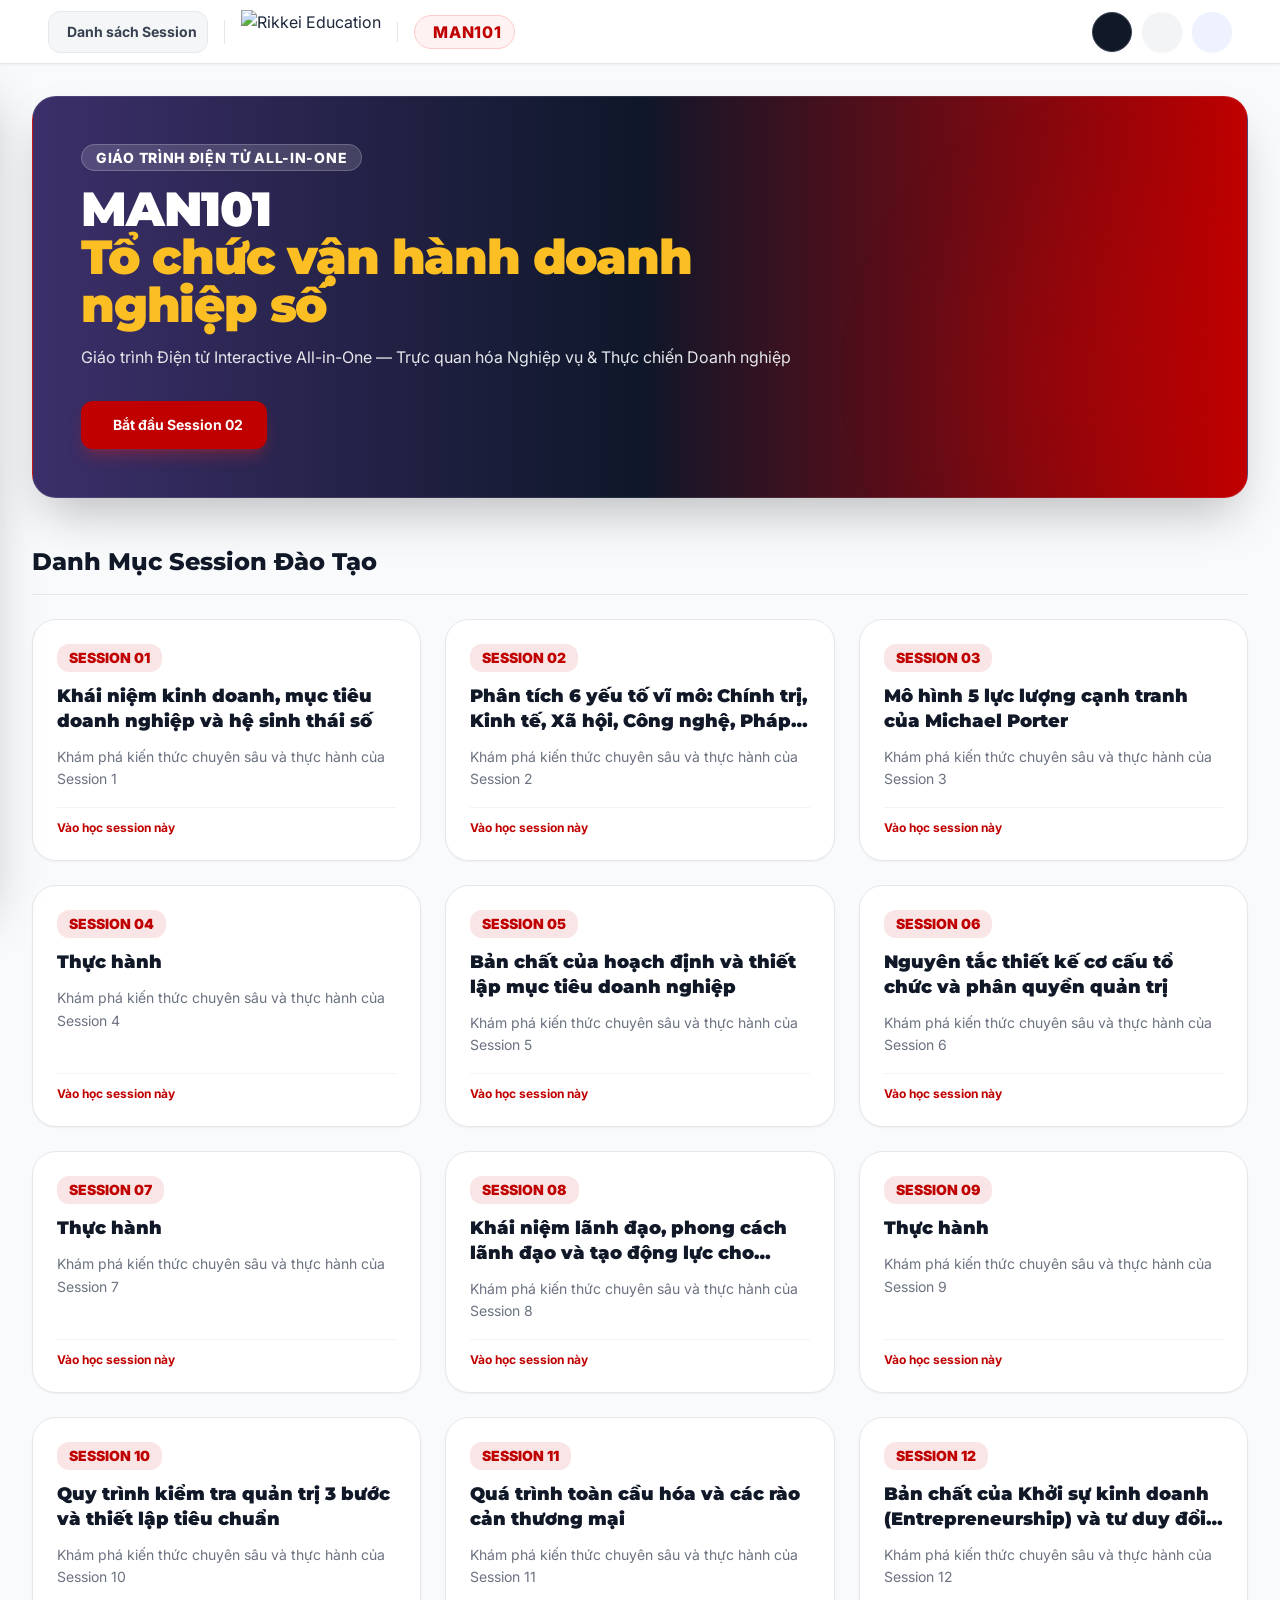
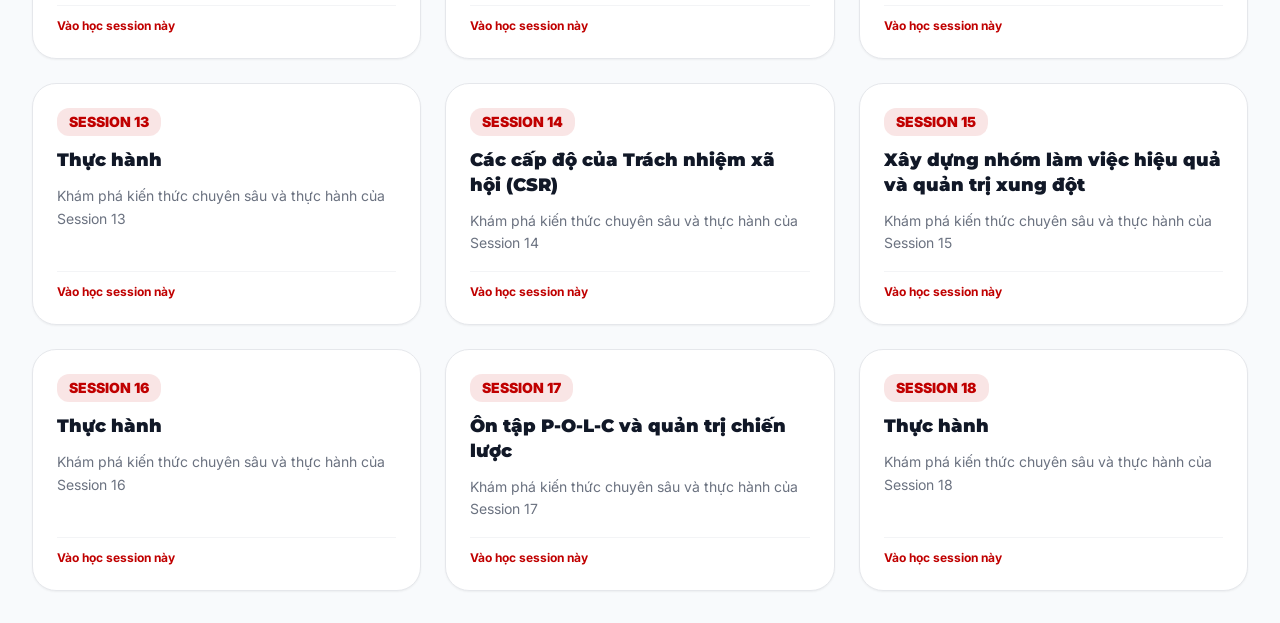
==== commit 650682cb: "Update index.html" ====
--- a/index.html
+++ b/index.html
@@ -1,4 +1,4 @@
-﻿<!DOCTYPE html>
+<!DOCTYPE html>
 <html lang="vi">
 <head>
   <meta charset="UTF-8">
@@ -9,21 +9,19 @@
   <link href="https://fonts.googleapis.com/css2?family=Inter:wght@300;400;500;600;700&family=Montserrat:wght@700;800;900&display=swap" rel="stylesheet">
   <script src="https://unpkg.com/@phosphor-icons/web"></script>
   <style id="tailwind-css">
-*,:after,:before{--tw-border-spacing-x:0;--tw-border-spacing-y:0;--tw-translate-x:0;--tw-translate-y:0;--tw-rotate:0;--tw-skew-x:0;--tw-skew-y:0;--tw-scale-x:1;--tw-scale-y:1;--tw-pan-x: ;--tw-pan-y: ;--tw-pinch-zoom: ;--tw-scroll-snap-strictness:proximity;--tw-gradient-from-position: ;--tw-gradient-via-position: ;--tw-gradient-to-position: ;--tw-ordinal: ;--tw-slashed-zero: ;--tw-numeric-figure: ;--tw-numeric-spacing: ;--tw-numeric-fraction: ;--tw-ring-inset: ;--tw-ring-offset-width:0px;--tw-ring-offset-color:#fff;--tw-ring-color:rgba(59,130,246,.5);--tw-ring-offset-shadow:0 0 #0000;--tw-ring-shadow:0 0 #0000;--tw-shadow:0 0 #0000;--tw-shadow-colored:0 0 #0000;--tw-blur: ;--tw-brightness: ;--tw-contrast: ;--tw-grayscale: ;--tw-hue-rotate: ;--tw-invert: ;--tw-saturate: ;--tw-sepia: ;--tw-drop-shadow: ;--tw-backdrop-blur: ;--tw-backdrop-brightness: ;--tw-backdrop-contrast: ;--tw-backdrop-grayscale: ;--tw-backdrop-hue-rotate: ;--tw-backdrop-invert: ;--tw-backdrop-opacity: ;--tw-backdrop-saturate: ;--tw-backdrop-sepia: ;--tw-contain-size: ;--tw-contain-layout: ;--tw-contain-paint: ;--tw-contain-style: }::backdrop{--tw-border-spacing-x:0;--tw-border-spacing-y:0;--tw-translate-x:0;--tw-translate-y:0;--tw-rotate:0;--tw-skew-x:0;--tw-skew-y:0;--tw-scale-x:1;--tw-scale-y:1;--tw-pan-x: ;--tw-pan-y: ;--tw-pinch-zoom: ;--tw-scroll-snap-strictness:proximity;--tw-gradient-from-position: ;--tw-gradient-via-position: ;--tw-gradient-to-position: ;--tw-ordinal: ;--tw-slashed-zero: ;--tw-numeric-figure: ;--tw-numeric-spacing: ;--tw-numeric-fraction: ;--tw-ring-inset: ;--tw-ring-offset-width:0px;--tw-ring-offset-color:#fff;--tw-ring-color:rgba(59,130,246,.5);--tw-ring-offset-shadow:0 0 #0000;--tw-ring-shadow:0 0 #0000;--tw-shadow:0 0 #0000;--tw-shadow-colored:0 0 #0000;--tw-blur: ;--tw-brightness: ;--tw-contrast: ;--tw-grayscale: ;--tw-hue-rotate: ;--tw-invert: ;--tw-saturate: ;--tw-sepia: ;--tw-drop-shadow: ;--tw-backdrop-blur: ;--tw-backdrop-brightness: ;--tw-backdrop-contrast: ;--tw-backdrop-grayscale: ;--tw-backdrop-hue-rotate: ;--tw-backdrop-invert: ;--tw-backdrop-opacity: ;--tw-backdrop-saturate: ;--tw-backdrop-sepia: ;--tw-contain-size: ;--tw-contain-layout: ;--tw-contain-paint: ;--tw-contain-style: }/*! tailwindcss v3.4.17 | MIT License | https://tailwindcss.com*/*,:after,:before{border:0 solid #e5e7eb;box-sizing:border-box}:after,:before{--tw-content:""}:host,html{line-height:1.5;-webkit-text-size-adjust:100%;font-family:Inter,sans-serif;font-feature-settings:normal;font-variation-settings:normal;-moz-tab-size:4;-o-tab-size:4;tab-size:4;-webkit-tap-highlight-color:transparent}body{line-height:inherit;margin:0}hr{border-top-width:1px;color:inherit;height:0}abbr:where([title]){-webkit-text-decoration:underline dotted;text-decoration:underline dotted}h1,h2,h3,h4,h5,h6{font-size:inherit;font-weight:inherit}a{color:inherit;text-decoration:inherit}b,strong{font-weight:bolder}code,kbd,pre,samp{font-family:ui-monospace,SFMono-Regular,Menlo,Monaco,Consolas,Liberation Mono,Courier New,monospace;font-feature-settings:normal;font-size:1em;font-variation-settings:normal}small{font-size:80%}sub,sup{font-size:75%;line-height:0;position:relative;vertical-align:baseline}sub{bottom:-.25em}sup{top:-.5em}table{border-collapse:collapse;border-color:inherit;text-indent:0}button,input,optgroup,select,textarea{color:inherit;font-family:inherit;font-feature-settings:inherit;font-size:100%;font-variation-settings:inherit;font-weight:inherit;letter-spacing:inherit;line-height:inherit;margin:0;padding:0}button,select{text-transform:none}button,input:where([type=button]),input:where([type=reset]),input:where([type=submit]){-webkit-appearance:button;background-color:transparent;background-image:none}:-moz-focusring{outline:auto}:-moz-ui-invalid{box-shadow:none}progress{vertical-align:baseline}::-webkit-inner-spin-button,::-webkit-outer-spin-button{height:auto}[type=search]{-webkit-appearance:textfield;outline-offset:-2px}::-webkit-search-decoration{-webkit-appearance:none}::-webkit-file-upload-button{-webkit-appearance:button;font:inherit}summary{display:list-item}blockquote,dd,dl,figure,h1,h2,h3,h4,h5,h6,hr,p,pre{margin:0}fieldset{margin:0}fieldset,legend{padding:0}menu,ol,ul{list-style:none;margin:0;padding:0}dialog{padding:0}textarea{resize:vertical}input::-moz-placeholder,textarea::-moz-placeholder{color:#9ca3af;opacity:1}input::placeholder,textarea::placeholder{color:#9ca3af;opacity:1}[role=button],button{cursor:pointer}:disabled{cursor:default}audio,canvas,embed,iframe,img,object,svg,video{display:block;vertical-align:middle}img,video{height:auto;max-width:100%}[hidden]:where(:not([hidden=until-found])){display:none}.container{width:100%}@media (min-width:640px){.container{max-width:640px}}@media (min-width:768px){.container{max-width:768px}}@media (min-width:1024px){.container{max-width:1024px}}@media (min-width:1280px){.container{max-width:1280px}}@media (min-width:1536px){.container{max-width:1536px}}.pointer-events-none{pointer-events:none}.fixed{position:fixed}.absolute{position:absolute}.relative{position:relative}.sticky{position:sticky}.-bottom-10{bottom:-2.5rem}.-right-10{right:-2.5rem}.-top-10{top:-2.5rem}.bottom-0{bottom:0}.bottom-8{bottom:2rem}.left-0{left:0}.right-8{right:2rem}.top-0{top:0}.top-16{top:4rem}.z-10{z-index:10}.z-40{z-index:40}.z-50{z-index:50}.mx-auto{margin-left:auto;margin-right:auto}.my-2{margin-bottom:.5rem;margin-top:.5rem}.my-4{margin-bottom:1rem;margin-top:1rem}.mb-1{margin-bottom:.25rem}.mb-2{margin-bottom:.5rem}.mb-3{margin-bottom:.75rem}.mb-4{margin-bottom:1rem}.ml-3{margin-left:.75rem}.mt-1{margin-top:.25rem}.mt-12{margin-top:3rem}.mt-2{margin-top:.5rem}.mt-4{margin-top:1rem}.mt-8{margin-top:2rem}.line-clamp-2{display:-webkit-box;overflow:hidden;-webkit-box-orient:vertical;-webkit-line-clamp:2}.flex{display:flex}.table{display:table}.grid{display:grid}.hidden{display:none}.h-10{height:2.5rem}.h-12{height:3rem}.h-16{height:4rem}.h-40{height:10rem}.h-5{height:1.25rem}.h-6{height:1.5rem}.h-80{height:20rem}.h-9{height:2.25rem}.h-full{height:100%}.max-h-0{max-height:0}.min-h-\[54px\]{min-height:54px}.min-h-screen{min-height:100vh}.w-10{width:2.5rem}.w-12{width:3rem}.w-40{width:10rem}.w-80{width:20rem}.w-auto{width:auto}.w-full{width:100%}.w-px{width:1px}.max-w-3xl{max-width:48rem}.max-w-7xl{max-width:80rem}.flex-1{flex:1 1 0%}.shrink-0{flex-shrink:0}.-translate-x-full{--tw-translate-x:-100%}.-translate-x-full,.translate-y-0{transform:translate(var(--tw-translate-x),var(--tw-translate-y)) rotate(var(--tw-rotate)) skewX(var(--tw-skew-x)) skewY(var(--tw-skew-y)) scaleX(var(--tw-scale-x)) scaleY(var(--tw-scale-y))}.translate-y-0{--tw-translate-y:0px}.translate-y-4{--tw-translate-y:1rem}.transform,.translate-y-4{transform:translate(var(--tw-translate-x),var(--tw-translate-y)) rotate(var(--tw-rotate)) skewX(var(--tw-skew-x)) skewY(var(--tw-skew-y)) scaleX(var(--tw-scale-x)) scaleY(var(--tw-scale-y))}.cursor-pointer{cursor:pointer}.select-none{-webkit-user-select:none;-moz-user-select:none;user-select:none}.list-disc{list-style-type:disc}.grid-cols-1{grid-template-columns:repeat(1,minmax(0,1fr))}.flex-col{flex-direction:column}.flex-wrap{flex-wrap:wrap}.items-center{align-items:center}.justify-center{justify-content:center}.justify-between{justify-content:space-between}.gap-1\.5{gap:.375rem}.gap-2{gap:.5rem}.gap-2\.5{gap:.625rem}.gap-3{gap:.75rem}.gap-4{gap:1rem}.gap-6{gap:1.5rem}.space-y-1>:not([hidden])~:not([hidden]){--tw-space-y-reverse:0;margin-bottom:calc(.25rem*var(--tw-space-y-reverse));margin-top:calc(.25rem*(1 - var(--tw-space-y-reverse)))}.space-y-10>:not([hidden])~:not([hidden]){--tw-space-y-reverse:0;margin-bottom:calc(2.5rem*var(--tw-space-y-reverse));margin-top:calc(2.5rem*(1 - var(--tw-space-y-reverse)))}.space-y-12>:not([hidden])~:not([hidden]){--tw-space-y-reverse:0;margin-bottom:calc(3rem*var(--tw-space-y-reverse));margin-top:calc(3rem*(1 - var(--tw-space-y-reverse)))}.space-y-2>:not([hidden])~:not([hidden]){--tw-space-y-reverse:0;margin-bottom:calc(.5rem*var(--tw-space-y-reverse));margin-top:calc(.5rem*(1 - var(--tw-space-y-reverse)))}.space-y-3>:not([hidden])~:not([hidden]){--tw-space-y-reverse:0;margin-bottom:calc(.75rem*var(--tw-space-y-reverse));margin-top:calc(.75rem*(1 - var(--tw-space-y-reverse)))}.space-y-4>:not([hidden])~:not([hidden]){--tw-space-y-reverse:0;margin-bottom:calc(1rem*var(--tw-space-y-reverse));margin-top:calc(1rem*(1 - var(--tw-space-y-reverse)))}.space-y-6>:not([hidden])~:not([hidden]){--tw-space-y-reverse:0;margin-bottom:calc(1.5rem*var(--tw-space-y-reverse));margin-top:calc(1.5rem*(1 - var(--tw-space-y-reverse)))}.space-y-8>:not([hidden])~:not([hidden]){--tw-space-y-reverse:0;margin-bottom:calc(2rem*var(--tw-space-y-reverse));margin-top:calc(2rem*(1 - var(--tw-space-y-reverse)))}.overflow-hidden{overflow:hidden}.overflow-x-auto{overflow-x:auto}.overflow-y-auto{overflow-y:auto}.truncate{overflow:hidden;text-overflow:ellipsis}.truncate,.whitespace-nowrap{white-space:nowrap}.rounded{border-radius:.25rem}.rounded-2xl{border-radius:1rem}.rounded-3xl{border-radius:1.5rem}.rounded-full{border-radius:9999px}.rounded-lg{border-radius:.5rem}.rounded-md{border-radius:.375rem}.rounded-xl{border-radius:.75rem}.rounded-r-lg{border-bottom-right-radius:.5rem;border-top-right-radius:.5rem}.border{border-width:1px}.border-2{border-width:2px}.border-b{border-bottom-width:1px}.border-l-2{border-left-width:2px}.border-l-4{border-left-width:4px}.border-l-8{border-left-width:8px}.border-r{border-right-width:1px}.border-t{border-top-width:1px}.border-amber-300{--tw-border-opacity:1;border-color:rgb(252 211 77/var(--tw-border-opacity,1))}.border-amber-500{--tw-border-opacity:1;border-color:rgb(245 158 11/var(--tw-border-opacity,1))}.border-blue-200{--tw-border-opacity:1;border-color:rgb(191 219 254/var(--tw-border-opacity,1))}.border-blue-300{--tw-border-opacity:1;border-color:rgb(147 197 253/var(--tw-border-opacity,1))}.border-blue-500{--tw-border-opacity:1;border-color:rgb(59 130 246/var(--tw-border-opacity,1))}.border-emerald-200{--tw-border-opacity:1;border-color:rgb(167 243 208/var(--tw-border-opacity,1))}.border-emerald-300{--tw-border-opacity:1;border-color:rgb(110 231 183/var(--tw-border-opacity,1))}.border-emerald-500{--tw-border-opacity:1;border-color:rgb(16 185 129/var(--tw-border-opacity,1))}.border-gray-100{--tw-border-opacity:1;border-color:rgb(243 244 246/var(--tw-border-opacity,1))}.border-gray-200{--tw-border-opacity:1;border-color:rgb(229 231 235/var(--tw-border-opacity,1))}.border-gray-200\/80{border-color:rgba(229,231,235,.8)}.border-gray-700{--tw-border-opacity:1;border-color:rgb(55 65 81/var(--tw-border-opacity,1))}.border-pink-300{--tw-border-opacity:1;border-color:rgb(249 168 212/var(--tw-border-opacity,1))}.border-red-100{--tw-border-opacity:1;border-color:rgb(254 226 226/var(--tw-border-opacity,1))}.border-red-200{--tw-border-opacity:1;border-color:rgb(254 202 202/var(--tw-border-opacity,1))}.border-rikkei-navy{--tw-border-opacity:1;border-color:rgb(60 47 106/var(--tw-border-opacity,1))}.border-rikkei-navy\/20{border-color:rgba(60,47,106,.2)}.border-rikkei-red{--tw-border-opacity:1;border-color:rgb(192 0 0/var(--tw-border-opacity,1))}.border-transparent{border-color:transparent}.border-white\/10{border-color:hsla(0,0%,100%,.1)}.border-white\/20{border-color:hsla(0,0%,100%,.2)}.bg-amber-50{--tw-bg-opacity:1;background-color:rgb(255 251 235/var(--tw-bg-opacity,1))}.bg-amber-500{--tw-bg-opacity:1;background-color:rgb(245 158 11/var(--tw-bg-opacity,1))}.bg-blue-50{--tw-bg-opacity:1;background-color:rgb(239 246 255/var(--tw-bg-opacity,1))}.bg-emerald-50{--tw-bg-opacity:1;background-color:rgb(236 253 245/var(--tw-bg-opacity,1))}.bg-gray-100{--tw-bg-opacity:1;background-color:rgb(243 244 246/var(--tw-bg-opacity,1))}.bg-gray-100\/80{background-color:rgba(243,244,246,.8)}.bg-gray-100\/90{background-color:rgba(243,244,246,.9)}.bg-gray-200{--tw-bg-opacity:1;background-color:rgb(229 231 235/var(--tw-bg-opacity,1))}.bg-gray-50{--tw-bg-opacity:1;background-color:rgb(249 250 251/var(--tw-bg-opacity,1))}.bg-gray-900{--tw-bg-opacity:1;background-color:rgb(17 24 39/var(--tw-bg-opacity,1))}.bg-indigo-50{--tw-bg-opacity:1;background-color:rgb(238 242 255/var(--tw-bg-opacity,1))}.bg-pink-100{--tw-bg-opacity:1;background-color:rgb(252 231 243/var(--tw-bg-opacity,1))}.bg-red-100{--tw-bg-opacity:1;background-color:rgb(254 226 226/var(--tw-bg-opacity,1))}.bg-red-50{--tw-bg-opacity:1;background-color:rgb(254 242 242/var(--tw-bg-opacity,1))}.bg-rikkei-lightnavy{--tw-bg-opacity:1;background-color:rgb(243 242 248/var(--tw-bg-opacity,1))}.bg-rikkei-navy{--tw-bg-opacity:1;background-color:rgb(60 47 106/var(--tw-bg-opacity,1))}.bg-rikkei-red{--tw-bg-opacity:1;background-color:rgb(192 0 0/var(--tw-bg-opacity,1))}.bg-rikkei-red\/10{background-color:rgba(192,0,0,.1)}.bg-rikkei-red\/20{background-color:rgba(192,0,0,.2)}.bg-slate-50{--tw-bg-opacity:1;background-color:rgb(248 250 252/var(--tw-bg-opacity,1))}.bg-white{--tw-bg-opacity:1;background-color:rgb(255 255 255/var(--tw-bg-opacity,1))}.bg-white\/10{background-color:hsla(0,0%,100%,.1)}.bg-white\/15{background-color:hsla(0,0%,100%,.15)}.bg-white\/20{background-color:hsla(0,0%,100%,.2)}.bg-white\/95{background-color:hsla(0,0%,100%,.95)}.bg-gradient-to-br{background-image:linear-gradient(to bottom right,var(--tw-gradient-stops))}.bg-gradient-to-r{background-image:linear-gradient(to right,var(--tw-gradient-stops))}.from-amber-600{--tw-gradient-from:#d97706 var(--tw-gradient-from-position);--tw-gradient-to:rgba(217,119,6,0) var(--tw-gradient-to-position);--tw-gradient-stops:var(--tw-gradient-from),var(--tw-gradient-to)}.from-emerald-50{--tw-gradient-from:#ecfdf5 var(--tw-gradient-from-position);--tw-gradient-to:rgba(236,253,245,0) var(--tw-gradient-to-position);--tw-gradient-stops:var(--tw-gradient-from),var(--tw-gradient-to)}.from-red-50{--tw-gradient-from:#fef2f2 var(--tw-gradient-from-position);--tw-gradient-to:hsla(0,86%,97%,0) var(--tw-gradient-to-position);--tw-gradient-stops:var(--tw-gradient-from),var(--tw-gradient-to)}.from-red-50\/90{--tw-gradient-from:hsla(0,86%,97%,.9) var(--tw-gradient-from-position);--tw-gradient-to:hsla(0,86%,97%,0) var(--tw-gradient-to-position);--tw-gradient-stops:var(--tw-gradient-from),var(--tw-gradient-to)}.from-rikkei-navy{--tw-gradient-from:#3c2f6a var(--tw-gradient-from-position);--tw-gradient-to:rgba(60,47,106,0) var(--tw-gradient-to-position);--tw-gradient-stops:var(--tw-gradient-from),var(--tw-gradient-to)}.from-white{--tw-gradient-from:#fff var(--tw-gradient-from-position);--tw-gradient-to:hsla(0,0%,100%,0) var(--tw-gradient-to-position);--tw-gradient-stops:var(--tw-gradient-from),var(--tw-gradient-to)}.via-orange-50{--tw-gradient-to:rgba(255,247,237,0) var(--tw-gradient-to-position);--tw-gradient-stops:var(--tw-gradient-from),#fff7ed var(--tw-gradient-via-position),var(--tw-gradient-to)}.via-slate-900{--tw-gradient-to:rgba(15,23,42,0) var(--tw-gradient-to-position);--tw-gradient-stops:var(--tw-gradient-from),#0f172a var(--tw-gradient-via-position),var(--tw-gradient-to)}.via-white{--tw-gradient-to:hsla(0,0%,100%,0) var(--tw-gradient-to-position);--tw-gradient-stops:var(--tw-gradient-from),#fff var(--tw-gradient-via-position),var(--tw-gradient-to)}.to-amber-50{--tw-gradient-to:#fffbeb var(--tw-gradient-to-position)}.to-amber-50\/50{--tw-gradient-to:rgba(255,251,235,.5) var(--tw-gradient-to-position)}.to-amber-700{--tw-gradient-to:#b45309 var(--tw-gradient-to-position)}.to-red-50{--tw-gradient-to:#fef2f2 var(--tw-gradient-to-position)}.to-rikkei-red{--tw-gradient-to:#c00000 var(--tw-gradient-to-position)}.to-teal-50{--tw-gradient-to:#f0fdfa var(--tw-gradient-to-position)}.object-contain{-o-object-fit:contain;object-fit:contain}.p-2{padding:.5rem}.p-2\.5{padding:.625rem}.p-3{padding:.75rem}.p-4{padding:1rem}.p-6{padding:1.5rem}.p-8{padding:2rem}.px-2{padding-left:.5rem;padding-right:.5rem}.px-3{padding-left:.75rem;padding-right:.75rem}.px-3\.5{padding-left:.875rem;padding-right:.875rem}.px-4{padding-left:1rem;padding-right:1rem}.px-5{padding-left:1.25rem;padding-right:1.25rem}.px-6{padding-left:1.5rem;padding-right:1.5rem}.py-0\.5{padding-bottom:.125rem;padding-top:.125rem}.py-1{padding-bottom:.25rem;padding-top:.25rem}.py-2{padding-bottom:.5rem;padding-top:.5rem}.py-2\.5{padding-bottom:.625rem;padding-top:.625rem}.py-3{padding-bottom:.75rem;padding-top:.75rem}.py-3\.5{padding-bottom:.875rem;padding-top:.875rem}.py-8{padding-bottom:2rem;padding-top:2rem}.pb-1{padding-bottom:.25rem}.pb-3{padding-bottom:.75rem}.pb-4{padding-bottom:1rem}.pb-6{padding-bottom:1.5rem}.pl-3{padding-left:.75rem}.pl-4{padding-left:1rem}.pl-5{padding-left:1.25rem}.pr-1{padding-right:.25rem}.pr-2{padding-right:.5rem}.pt-3{padding-top:.75rem}.pt-4{padding-top:1rem}.pt-6{padding-top:1.5rem}.text-left{text-align:left}.text-center{text-align:center}.font-heading{font-family:Montserrat,sans-serif}.text-2xl{font-size:1.5rem;line-height:2rem}.text-3xl{font-size:1.875rem;line-height:2.25rem}.text-base{font-size:1rem;line-height:1.5rem}.text-lg{font-size:1.125rem;line-height:1.75rem}.text-sm{font-size:.875rem;line-height:1.25rem}.text-xl{font-size:1.25rem;line-height:1.75rem}.text-xs{font-size:.75rem;line-height:1rem}.font-black{font-weight:900}.font-bold{font-weight:700}.font-extrabold{font-weight:800}.font-medium{font-weight:500}.font-normal{font-weight:400}.font-semibold{font-weight:600}.uppercase{text-transform:uppercase}.italic{font-style:italic}.leading-none{line-height:1}.leading-relaxed{line-height:1.625}.leading-snug{line-height:1.375}.leading-tight{line-height:1.25}.tracking-tight{letter-spacing:-.025em}.tracking-wide{letter-spacing:.025em}.tracking-wider{letter-spacing:.05em}.tracking-widest{letter-spacing:.1em}.text-amber-400{--tw-text-opacity:1;color:rgb(251 191 36/var(--tw-text-opacity,1))}.text-amber-500{--tw-text-opacity:1;color:rgb(245 158 11/var(--tw-text-opacity,1))}.text-amber-700{--tw-text-opacity:1;color:rgb(180 83 9/var(--tw-text-opacity,1))}.text-amber-800{--tw-text-opacity:1;color:rgb(146 64 14/var(--tw-text-opacity,1))}.text-blue-600{--tw-text-opacity:1;color:rgb(37 99 235/var(--tw-text-opacity,1))}.text-blue-800{--tw-text-opacity:1;color:rgb(30 64 175/var(--tw-text-opacity,1))}.text-blue-900{--tw-text-opacity:1;color:rgb(30 58 138/var(--tw-text-opacity,1))}.text-emerald-600{--tw-text-opacity:1;color:rgb(5 150 105/var(--tw-text-opacity,1))}.text-emerald-700{--tw-text-opacity:1;color:rgb(4 120 87/var(--tw-text-opacity,1))}.text-emerald-800{--tw-text-opacity:1;color:rgb(6 95 70/var(--tw-text-opacity,1))}.text-emerald-900{--tw-text-opacity:1;color:rgb(6 78 59/var(--tw-text-opacity,1))}.text-gray-200{--tw-text-opacity:1;color:rgb(229 231 235/var(--tw-text-opacity,1))}.text-gray-400{--tw-text-opacity:1;color:rgb(156 163 175/var(--tw-text-opacity,1))}.text-gray-500{--tw-text-opacity:1;color:rgb(107 114 128/var(--tw-text-opacity,1))}.text-gray-600{--tw-text-opacity:1;color:rgb(75 85 99/var(--tw-text-opacity,1))}.text-gray-700{--tw-text-opacity:1;color:rgb(55 65 81/var(--tw-text-opacity,1))}.text-gray-800{--tw-text-opacity:1;color:rgb(31 41 55/var(--tw-text-opacity,1))}.text-gray-900{--tw-text-opacity:1;color:rgb(17 24 39/var(--tw-text-opacity,1))}.text-indigo-600{--tw-text-opacity:1;color:rgb(79 70 229/var(--tw-text-opacity,1))}.text-pink-600{--tw-text-opacity:1;color:rgb(219 39 119/var(--tw-text-opacity,1))}.text-rikkei-darkred{--tw-text-opacity:1;color:rgb(144 0 0/var(--tw-text-opacity,1))}.text-rikkei-navy{--tw-text-opacity:1;color:rgb(60 47 106/var(--tw-text-opacity,1))}.text-rikkei-red{--tw-text-opacity:1;color:rgb(192 0 0/var(--tw-text-opacity,1))}.text-white{--tw-text-opacity:1;color:rgb(255 255 255/var(--tw-text-opacity,1))}.text-yellow-300{--tw-text-opacity:1;color:rgb(253 224 71/var(--tw-text-opacity,1))}.opacity-0{opacity:0}.opacity-100{opacity:1}.shadow-2xl{--tw-shadow:0 25px 50px -12px rgba(0,0,0,.25);--tw-shadow-colored:0 25px 50px -12px var(--tw-shadow-color)}.shadow-2xl,.shadow-inner{box-shadow:var(--tw-ring-offset-shadow,0 0 #0000),var(--tw-ring-shadow,0 0 #0000),var(--tw-shadow)}.shadow-inner{--tw-shadow:inset 0 2px 4px 0 rgba(0,0,0,.05);--tw-shadow-colored:inset 0 2px 4px 0 var(--tw-shadow-color)}.shadow-lg{--tw-shadow:0 10px 15px -3px rgba(0,0,0,.1),0 4px 6px -4px rgba(0,0,0,.1);--tw-shadow-colored:0 10px 15px -3px var(--tw-shadow-color),0 4px 6px -4px var(--tw-shadow-color)}.shadow-lg,.shadow-sm{box-shadow:var(--tw-ring-offset-shadow,0 0 #0000),var(--tw-ring-shadow,0 0 #0000),var(--tw-shadow)}.shadow-sm{--tw-shadow:0 1px 2px 0 rgba(0,0,0,.05);--tw-shadow-colored:0 1px 2px 0 var(--tw-shadow-color)}.shadow-xl{--tw-shadow:0 20px 25px -5px rgba(0,0,0,.1),0 8px 10px -6px rgba(0,0,0,.1);--tw-shadow-colored:0 20px 25px -5px var(--tw-shadow-color),0 8px 10px -6px var(--tw-shadow-color);box-shadow:var(--tw-ring-offset-shadow,0 0 #0000),var(--tw-ring-shadow,0 0 #0000),var(--tw-shadow)}.shadow-red-600\/30{--tw-shadow-color:rgba(220,38,38,.3);--tw-shadow:var(--tw-shadow-colored)}.blur-3xl{--tw-blur:blur(64px);filter:var(--tw-blur) var(--tw-brightness) var(--tw-contrast) var(--tw-grayscale) var(--tw-hue-rotate) var(--tw-invert) var(--tw-saturate) var(--tw-sepia) var(--tw-drop-shadow)}.backdrop-blur-md{--tw-backdrop-blur:blur(12px);-webkit-backdrop-filter:var(--tw-backdrop-blur) var(--tw-backdrop-brightness) var(--tw-backdrop-contrast) var(--tw-backdrop-grayscale) var(--tw-backdrop-hue-rotate) var(--tw-backdrop-invert) var(--tw-backdrop-opacity) var(--tw-backdrop-saturate) var(--tw-backdrop-sepia);backdrop-filter:var(--tw-backdrop-blur) var(--tw-backdrop-brightness) var(--tw-backdrop-contrast) var(--tw-backdrop-grayscale) var(--tw-backdrop-hue-rotate) var(--tw-backdrop-invert) var(--tw-backdrop-opacity) var(--tw-backdrop-saturate) var(--tw-backdrop-sepia)}.transition{transition-duration:.15s;transition-property:color,background-color,border-color,text-decoration-color,fill,stroke,opacity,box-shadow,transform,filter,-webkit-backdrop-filter;transition-property:color,background-color,border-color,text-decoration-color,fill,stroke,opacity,box-shadow,transform,filter,backdrop-filter;transition-property:color,background-color,border-color,text-decoration-color,fill,stroke,opacity,box-shadow,transform,filter,backdrop-filter,-webkit-backdrop-filter;transition-timing-function:cubic-bezier(.4,0,.2,1)}.transition-all{transition-duration:.15s;transition-property:all;transition-timing-function:cubic-bezier(.4,0,.2,1)}.transition-transform{transition-duration:.15s;transition-property:transform;transition-timing-function:cubic-bezier(.4,0,.2,1)}.duration-300{transition-duration:.3s}.duration-700{transition-duration:.7s}.ease-out{transition-timing-function:cubic-bezier(0,0,.2,1)}.selection\:bg-red-500 ::-moz-selection{--tw-bg-opacity:1;background-color:rgb(239 68 68/var(--tw-bg-opacity,1))}.selection\:bg-red-500 ::selection{--tw-bg-opacity:1;background-color:rgb(239 68 68/var(--tw-bg-opacity,1))}.selection\:text-white ::-moz-selection{--tw-text-opacity:1;color:rgb(255 255 255/var(--tw-text-opacity,1))}.selection\:text-white ::selection{--tw-text-opacity:1;color:rgb(255 255 255/var(--tw-text-opacity,1))}.selection\:bg-red-500::-moz-selection{--tw-bg-opacity:1;background-color:rgb(239 68 68/var(--tw-bg-opacity,1))}.selection\:bg-red-500::selection{--tw-bg-opacity:1;background-color:rgb(239 68 68/var(--tw-bg-opacity,1))}.selection\:text-white::-moz-selection{--tw-text-opacity:1;color:rgb(255 255 255/var(--tw-text-opacity,1))}.selection\:text-white::selection{--tw-text-opacity:1;color:rgb(255 255 255/var(--tw-text-opacity,1))}.hover\:-translate-y-1\.5:hover{--tw-translate-y:-0.375rem}.hover\:-translate-y-1\.5:hover,.hover\:scale-105:hover{transform:translate(var(--tw-translate-x),var(--tw-translate-y)) rotate(var(--tw-rotate)) skewX(var(--tw-skew-x)) skewY(var(--tw-skew-y)) scaleX(var(--tw-scale-x)) scaleY(var(--tw-scale-y))}.hover\:scale-105:hover{--tw-scale-x:1.05;--tw-scale-y:1.05}.hover\:border-rikkei-red:hover{--tw-border-opacity:1;border-color:rgb(192 0 0/var(--tw-border-opacity,1))}.hover\:bg-amber-50:hover{--tw-bg-opacity:1;background-color:rgb(255 251 235/var(--tw-bg-opacity,1))}.hover\:bg-amber-600:hover{--tw-bg-opacity:1;background-color:rgb(217 119 6/var(--tw-bg-opacity,1))}.hover\:bg-gray-200:hover{--tw-bg-opacity:1;background-color:rgb(229 231 235/var(--tw-bg-opacity,1))}.hover\:bg-gray-50:hover{--tw-bg-opacity:1;background-color:rgb(249 250 251/var(--tw-bg-opacity,1))}.hover\:bg-gray-800:hover{--tw-bg-opacity:1;background-color:rgb(31 41 55/var(--tw-bg-opacity,1))}.hover\:bg-indigo-100:hover{--tw-bg-opacity:1;background-color:rgb(224 231 255/var(--tw-bg-opacity,1))}.hover\:bg-pink-200:hover{--tw-bg-opacity:1;background-color:rgb(251 207 232/var(--tw-bg-opacity,1))}.hover\:bg-red-50:hover{--tw-bg-opacity:1;background-color:rgb(254 242 242/var(--tw-bg-opacity,1))}.hover\:bg-red-50\/80:hover{background-color:hsla(0,86%,97%,.8)}.hover\:bg-red-700:hover{--tw-bg-opacity:1;background-color:rgb(185 28 28/var(--tw-bg-opacity,1))}.hover\:bg-white\/20:hover{background-color:hsla(0,0%,100%,.2)}.hover\:text-rikkei-red:hover{--tw-text-opacity:1;color:rgb(192 0 0/var(--tw-text-opacity,1))}.hover\:shadow-xl:hover{--tw-shadow:0 20px 25px -5px rgba(0,0,0,.1),0 8px 10px -6px rgba(0,0,0,.1);--tw-shadow-colored:0 20px 25px -5px var(--tw-shadow-color),0 8px 10px -6px var(--tw-shadow-color);box-shadow:var(--tw-ring-offset-shadow,0 0 #0000),var(--tw-ring-shadow,0 0 #0000),var(--tw-shadow)}.group:hover .group-hover\:max-h-96{max-height:24rem}.group:hover .group-hover\:translate-x-1{--tw-translate-x:0.25rem}.group:hover .group-hover\:rotate-180,.group:hover .group-hover\:translate-x-1{transform:translate(var(--tw-translate-x),var(--tw-translate-y)) rotate(var(--tw-rotate)) skewX(var(--tw-skew-x)) skewY(var(--tw-skew-y)) scaleX(var(--tw-scale-x)) scaleY(var(--tw-scale-y))}.group:hover .group-hover\:rotate-180{--tw-rotate:180deg}.group:hover .group-hover\:scale-150{--tw-scale-x:1.5;--tw-scale-y:1.5;transform:translate(var(--tw-translate-x),var(--tw-translate-y)) rotate(var(--tw-rotate)) skewX(var(--tw-skew-x)) skewY(var(--tw-skew-y)) scaleX(var(--tw-scale-x)) scaleY(var(--tw-scale-y))}.group:hover .group-hover\:py-1\.5{padding-bottom:.375rem;padding-top:.375rem}.group:hover .group-hover\:text-rikkei-red{--tw-text-opacity:1;color:rgb(192 0 0/var(--tw-text-opacity,1))}.group:hover .group-hover\:opacity-100{opacity:1}@media (min-width:640px){.sm\:inline{display:inline}.sm\:inline-flex{display:inline-flex}.sm\:grid-cols-2{grid-template-columns:repeat(2,minmax(0,1fr))}.sm\:flex-row{flex-direction:row}.sm\:items-center{align-items:center}.sm\:gap-2\.5{gap:.625rem}.sm\:px-6{padding-left:1.5rem;padding-right:1.5rem}.sm\:px-8{padding-left:2rem;padding-right:2rem}.sm\:text-4xl{font-size:2.25rem;line-height:2.5rem}.sm\:text-base{font-size:1rem;line-height:1.5rem}}@media (min-width:768px){.md\:block{display:block}.md\:h-11{height:2.75rem}.md\:grid-cols-2{grid-template-columns:repeat(2,minmax(0,1fr))}.md\:grid-cols-3{grid-template-columns:repeat(3,minmax(0,1fr))}.md\:flex-row{flex-direction:row}.md\:gap-4{gap:1rem}.md\:p-10{padding:2.5rem}.md\:p-12{padding:3rem}.md\:text-3xl{font-size:1.875rem;line-height:2.25rem}.md\:text-5xl{font-size:3rem;line-height:1}.md\:text-base{font-size:1rem;line-height:1.5rem}}@media (min-width:1024px){.lg\:grid-cols-3{grid-template-columns:repeat(3,minmax(0,1fr))}.lg\:grid-cols-5{grid-template-columns:repeat(5,minmax(0,1fr))}.lg\:px-12{padding-left:3rem;padding-right:3rem}.lg\:px-8{padding-left:2rem;padding-right:2rem}}@media (prefers-color-scheme:dark){.dark\:bg-pink-950\/60{background-color:rgba(80,7,36,.6)}.dark\:bg-slate-800{--tw-bg-opacity:1;background-color:rgb(30 41 59/var(--tw-bg-opacity,1))}.dark\:text-amber-400{--tw-text-opacity:1;color:rgb(251 191 36/var(--tw-text-opacity,1))}.dark\:text-blue-400{--tw-text-opacity:1;color:rgb(96 165 250/var(--tw-text-opacity,1))}.dark\:text-emerald-400{--tw-text-opacity:1;color:rgb(52 211 153/var(--tw-text-opacity,1))}.dark\:text-gray-200{--tw-text-opacity:1;color:rgb(229 231 235/var(--tw-text-opacity,1))}.dark\:text-gray-300{--tw-text-opacity:1;color:rgb(209 213 219/var(--tw-text-opacity,1))}.dark\:text-gray-400{--tw-text-opacity:1;color:rgb(156 163 175/var(--tw-text-opacity,1))}.dark\:text-white{--tw-text-opacity:1;color:rgb(255 255 255/var(--tw-text-opacity,1))}}
+*,:after,:before{--tw-border-spacing-x:0;--tw-border-spacing-y:0;--tw-translate-x:0;--tw-translate-y:0;--tw-rotate:0;--tw-skew-x:0;--tw-skew-y:0;--tw-scale-x:1;--tw-scale-y:1;--tw-pan-x: ;--tw-pan-y: ;--tw-pinch-zoom: ;--tw-scroll-snap-strictness:proximity;--tw-gradient-from-position: ;--tw-gradient-via-position: ;--tw-gradient-to-position: ;--tw-ordinal: ;--tw-slashed-zero: ;--tw-numeric-figure: ;--tw-numeric-spacing: ;--tw-numeric-fraction: ;--tw-ring-inset: ;--tw-ring-offset-width:0px;--tw-ring-offset-color:#fff;--tw-ring-color:rgba(59,130,246,.5);--tw-ring-offset-shadow:0 0 #0000;--tw-ring-shadow:0 0 #0000;--tw-shadow:0 0 #0000;--tw-shadow-colored:0 0 #0000;--tw-blur: ;--tw-brightness: ;--tw-contrast: ;--tw-grayscale: ;--tw-hue-rotate: ;--tw-invert: ;--tw-saturate: ;--tw-sepia: ;--tw-drop-shadow: ;--tw-backdrop-blur: ;--tw-backdrop-brightness: ;--tw-backdrop-contrast: ;--tw-backdrop-grayscale: ;--tw-backdrop-hue-rotate: ;--tw-backdrop-invert: ;--tw-backdrop-opacity: ;--tw-backdrop-saturate: ;--tw-backdrop-sepia: ;--tw-contain-size: ;--tw-contain-layout: ;--tw-contain-paint: ;--tw-contain-style: }::backdrop{--tw-border-spacing-x:0;--tw-border-spacing-y:0;--tw-translate-x:0;--tw-translate-y:0;--tw-rotate:0;--tw-skew-x:0;--tw-skew-y:0;--tw-scale-x:1;--tw-scale-y:1;--tw-pan-x: ;--tw-pan-y: ;--tw-pinch-zoom: ;--tw-scroll-snap-strictness:proximity;--tw-gradient-from-position: ;--tw-gradient-via-position: ;--tw-gradient-to-position: ;--tw-ordinal: ;--tw-slashed-zero: ;--tw-numeric-figure: ;--tw-numeric-spacing: ;--tw-numeric-fraction: ;--tw-ring-inset: ;--tw-ring-offset-width:0px;--tw-ring-offset-color:#fff;--tw-ring-color:rgba(59,130,246,.5);--tw-ring-offset-shadow:0 0 #0000;--tw-ring-shadow:0 0 #0000;--tw-shadow:0 0 #0000;--tw-shadow-colored:0 0 #0000;--tw-blur: ;--tw-brightness: ;--tw-contrast: ;--tw-grayscale: ;--tw-hue-rotate: ;--tw-invert: ;--tw-saturate: ;--tw-sepia: ;--tw-drop-shadow: ;--tw-backdrop-blur: ;--tw-backdrop-brightness: ;--tw-backdrop-contrast: ;--tw-backdrop-grayscale: ;--tw-backdrop-hue-rotate: ;--tw-backdrop-invert: ;--tw-backdrop-opacity: ;--tw-backdrop-saturate: ;--tw-backdrop-sepia: ;--tw-contain-size: ;--tw-contain-layout: ;--tw-contain-paint: ;--tw-contain-style: }/*! tailwindcss v3.4.17 | MIT License | https://tailwindcss.com*/*,:after,:before{border:0 solid #e5e7eb;box-sizing:border-box}:after,:before{--tw-content:""}:host,html{line-height:1.5;-webkit-text-size-adjust:100%;font-family:Inter,sans-serif;font-feature-settings:normal;font-variation-settings:normal;-moz-tab-size:4;-o-tab-size:4;tab-size:4;-webkit-tap-highlight-color:transparent}body{line-height:inherit;margin:0}hr{border-top-width:1px;color:inherit;height:0}abbr:where([title]){-webkit-text-decoration:underline dotted;text-decoration:underline dotted}h1,h2,h3,h4,h5,h6{font-size:inherit;font-weight:inherit}a{color:inherit;text-decoration:inherit}b,strong{font-weight:bolder}code,kbd,pre,samp{font-family:ui-monospace,SFMono-Regular,Menlo,Monaco,Consolas,Liberation Mono,Courier New,monospace;font-feature-settings:normal;font-size:1em;font-variation-settings:normal}small{font-size:80%}sub,sup{font-size:75%;line-height:0;position:relative;vertical-align:baseline}sub{bottom:-.25em}sup{top:-.5em}table{border-collapse:collapse;border-color:inherit;text-indent:0}button,input,optgroup,select,textarea{color:inherit;font-family:inherit;font-feature-settings:inherit;font-size:100%;font-variation-settings:inherit;font-weight:inherit;letter-spacing:inherit;line-height:inherit;margin:0;padding:0}button,select{text-transform:none}button,input:where([type=button]),input:where([type=reset]),input:where([type=submit]){-webkit-appearance:button;background-color:transparent;background-image:none}:-moz-focusring{outline:auto}:-moz-ui-invalid{box-shadow:none}progress{vertical-align:baseline}::-webkit-inner-spin-button,::-webkit-outer-spin-button{height:auto}[type=search]{-webkit-appearance:textfield;outline-offset:-2px}::-webkit-search-decoration{-webkit-appearance:none}::-webkit-file-upload-button{-webkit-appearance:button;font:inherit}summary{display:list-item}blockquote,dd,dl,figure,h1,h2,h3,h4,h5,h6,hr,p,pre{margin:0}fieldset{margin:0}fieldset,legend{padding:0}menu,ol,ul{list-style:none;margin:0;padding:0}dialog{padding:0}textarea{resize:vertical}input::-moz-placeholder,textarea::-moz-placeholder{color:#9ca3af;opacity:1}input::placeholder,textarea::placeholder{color:#9ca3af;opacity:1}[role=button],button{cursor:pointer}:disabled{cursor:default}audio,canvas,embed,iframe,img,object,svg,video{display:block;vertical-align:middle}img,video{height:auto;max-width:100%}[hidden]:where(:not([hidden=until-found])){display:none}.container{width:100%}@media (min-width:640px){.container{max-width:640px}}@media (min-width:768px){.container{max-width:768px}}@media (min-width:1024px){.container{max-width:1024px}}@media (min-width:1280px){.container{max-width:1280px}}@media (min-width:1536px){.container{max-width:1536px}}.pointer-events-none{pointer-events:none}.fixed{position:fixed}.absolute{position:absolute}.relative{position:relative}.sticky{position:sticky}.inset-0{inset:0}.-bottom-10{bottom:-2.5rem}.-left-2{left:-.5rem}.-left-6{left:-1.5rem}.-right-10{right:-2.5rem}.-right-6{right:-1.5rem}.-top-10{top:-2.5rem}.-top-3{top:-.75rem}.-top-4{top:-1rem}.bottom-0{bottom:0}.bottom-6{bottom:1.5rem}.bottom-8{bottom:2rem}.bottom-\[150px\]{bottom:150px}.bottom-\[250px\]{bottom:250px}.bottom-\[50px\]{bottom:50px}.left-0{left:0}.left-1\/2{left:50%}.left-4{left:1rem}.left-\[-60px\]{left:-60px}.left-\[-9px\]{left:-9px}.left-\[15\%\]{left:15%}.right-0{right:0}.right-6{right:1.5rem}.right-8{right:2rem}.right-\[-60px\]{right:-60px}.right-\[-9px\]{right:-9px}.right-\[15\%\]{right:15%}.top-0{top:0}.top-1\/2{top:50%}.top-16{top:4rem}.top-3\.5{top:.875rem}.top-6{top:1.5rem}.top-\[150px\]{top:150px}.top-\[50px\]{top:50px}.top-full{top:100%}.z-0{z-index:0}.z-10{z-index:10}.z-40{z-index:40}.z-50{z-index:50}.z-\[100\]{z-index:100}.m-0{margin:0}.mx-auto{margin-left:auto;margin-right:auto}.my-1{margin-bottom:.25rem;margin-top:.25rem}.my-2{margin-bottom:.5rem;margin-top:.5rem}.my-4{margin-bottom:1rem;margin-top:1rem}.my-5{margin-bottom:1.25rem;margin-top:1.25rem}.my-6{margin-bottom:1.5rem;margin-top:1.5rem}.my-8{margin-bottom:2rem;margin-top:2rem}.mb-1{margin-bottom:.25rem}.mb-12{margin-bottom:3rem}.mb-2{margin-bottom:.5rem}.mb-3{margin-bottom:.75rem}.mb-4{margin-bottom:1rem}.mb-6{margin-bottom:1.5rem}.mb-8{margin-bottom:2rem}.ml-3{margin-left:.75rem}.mr-2{margin-right:.5rem}.mt-1{margin-top:.25rem}.mt-12{margin-top:3rem}.mt-2{margin-top:.5rem}.mt-3{margin-top:.75rem}.mt-4{margin-top:1rem}.mt-6{margin-top:1.5rem}.mt-8{margin-top:2rem}.line-clamp-2{display:-webkit-box;overflow:hidden;-webkit-box-orient:vertical;-webkit-line-clamp:2}.block{display:block}.inline-block{display:inline-block}.flex{display:flex}.inline-flex{display:inline-flex}.table{display:table}.grid{display:grid}.hidden{display:none}.h-0\.5{height:.125rem}.h-10{height:2.5rem}.h-12{height:3rem}.h-16{height:4rem}.h-4{height:1rem}.h-40{height:10rem}.h-48{height:12rem}.h-5{height:1.25rem}.h-56{height:14rem}.h-6{height:1.5rem}.h-64{height:16rem}.h-80{height:20rem}.h-9{height:2.25rem}.h-full{height:100%}.max-h-0{max-height:0}.max-h-\[90vh\]{max-height:90vh}.min-h-\[48px\]{min-height:48px}.min-h-\[54px\]{min-height:54px}.min-h-screen{min-height:100vh}.w-0\.5{width:.125rem}.w-1\.5{width:.375rem}.w-10{width:2.5rem}.w-12{width:3rem}.w-40{width:10rem}.w-48{width:12rem}.w-64{width:16rem}.w-80{width:20rem}.w-\[80px\]{width:80px}.w-auto{width:auto}.w-full{width:100%}.w-px{width:1px}.max-w-3xl{max-width:48rem}.max-w-7xl{max-width:80rem}.max-w-\[350px\]{max-width:350px}.max-w-full{max-width:100%}.max-w-lg{max-width:32rem}.max-w-none{max-width:none}.flex-1{flex:1 1 0%}.shrink-0{flex-shrink:0}.border-collapse{border-collapse:collapse}.origin-center{transform-origin:center}.-translate-x-1\/3{--tw-translate-x:-33.333333%}.-translate-x-1\/3,.-translate-x-full{transform:translate(var(--tw-translate-x),var(--tw-translate-y)) rotate(var(--tw-rotate)) skewX(var(--tw-skew-x)) skewY(var(--tw-skew-y)) scaleX(var(--tw-scale-x)) scaleY(var(--tw-scale-y))}.-translate-x-full{--tw-translate-x:-100%}.-translate-y-1\/2{--tw-translate-y:-50%}.-translate-y-1\/2,.translate-x-1\/3{transform:translate(var(--tw-translate-x),var(--tw-translate-y)) rotate(var(--tw-rotate)) skewX(var(--tw-skew-x)) skewY(var(--tw-skew-y)) scaleX(var(--tw-scale-x)) scaleY(var(--tw-scale-y))}.translate-x-1\/3{--tw-translate-x:33.333333%}.translate-y-0{--tw-translate-y:0px}.translate-y-0,.translate-y-1\/2{transform:translate(var(--tw-translate-x),var(--tw-translate-y)) rotate(var(--tw-rotate)) skewX(var(--tw-skew-x)) skewY(var(--tw-skew-y)) scaleX(var(--tw-scale-x)) scaleY(var(--tw-scale-y))}.translate-y-1\/2{--tw-translate-y:50%}.translate-y-4{--tw-translate-y:1rem}.-rotate-3,.translate-y-4{transform:translate(var(--tw-translate-x),var(--tw-translate-y)) rotate(var(--tw-rotate)) skewX(var(--tw-skew-x)) skewY(var(--tw-skew-y)) scaleX(var(--tw-scale-x)) scaleY(var(--tw-scale-y))}.-rotate-3{--tw-rotate:-3deg}.-rotate-90{--tw-rotate:-90deg}.-rotate-90,.rotate-3{transform:translate(var(--tw-translate-x),var(--tw-translate-y)) rotate(var(--tw-rotate)) skewX(var(--tw-skew-x)) skewY(var(--tw-skew-y)) scaleX(var(--tw-scale-x)) scaleY(var(--tw-scale-y))}.rotate-3{--tw-rotate:3deg}.rotate-90{--tw-rotate:90deg}.rotate-90,.scale-100{transform:translate(var(--tw-translate-x),var(--tw-translate-y)) rotate(var(--tw-rotate)) skewX(var(--tw-skew-x)) skewY(var(--tw-skew-y)) scaleX(var(--tw-scale-x)) scaleY(var(--tw-scale-y))}.scale-100{--tw-scale-x:1;--tw-scale-y:1}.scale-95{--tw-scale-x:.95;--tw-scale-y:.95}.scale-95,.transform{transform:translate(var(--tw-translate-x),var(--tw-translate-y)) rotate(var(--tw-rotate)) skewX(var(--tw-skew-x)) skewY(var(--tw-skew-y)) scaleX(var(--tw-scale-x)) scaleY(var(--tw-scale-y))}.cursor-default{cursor:default}.cursor-pointer{cursor:pointer}.list-decimal{list-style-type:decimal}.list-disc{list-style-type:disc}.grid-cols-1{grid-template-columns:repeat(1,minmax(0,1fr))}.flex-col{flex-direction:column}.flex-wrap{flex-wrap:wrap}.items-start{align-items:flex-start}.items-center{align-items:center}.items-stretch{align-items:stretch}.justify-center{justify-content:center}.justify-between{justify-content:space-between}.gap-1{gap:.25rem}.gap-1\.5{gap:.375rem}.gap-2{gap:.5rem}.gap-2\.5{gap:.625rem}.gap-3{gap:.75rem}.gap-4{gap:1rem}.gap-6{gap:1.5rem}.gap-8{gap:2rem}.space-y-1>:not([hidden])~:not([hidden]){--tw-space-y-reverse:0;margin-bottom:calc(.25rem*var(--tw-space-y-reverse));margin-top:calc(.25rem*(1 - var(--tw-space-y-reverse)))}.space-y-10>:not([hidden])~:not([hidden]){--tw-space-y-reverse:0;margin-bottom:calc(2.5rem*var(--tw-space-y-reverse));margin-top:calc(2.5rem*(1 - var(--tw-space-y-reverse)))}.space-y-12>:not([hidden])~:not([hidden]){--tw-space-y-reverse:0;margin-bottom:calc(3rem*var(--tw-space-y-reverse));margin-top:calc(3rem*(1 - var(--tw-space-y-reverse)))}.space-y-2>:not([hidden])~:not([hidden]){--tw-space-y-reverse:0;margin-bottom:calc(.5rem*var(--tw-space-y-reverse));margin-top:calc(.5rem*(1 - var(--tw-space-y-reverse)))}.space-y-3>:not([hidden])~:not([hidden]){--tw-space-y-reverse:0;margin-bottom:calc(.75rem*var(--tw-space-y-reverse));margin-top:calc(.75rem*(1 - var(--tw-space-y-reverse)))}.space-y-4>:not([hidden])~:not([hidden]){--tw-space-y-reverse:0;margin-bottom:calc(1rem*var(--tw-space-y-reverse));margin-top:calc(1rem*(1 - var(--tw-space-y-reverse)))}.space-y-6>:not([hidden])~:not([hidden]){--tw-space-y-reverse:0;margin-bottom:calc(1.5rem*var(--tw-space-y-reverse));margin-top:calc(1.5rem*(1 - var(--tw-space-y-reverse)))}.space-y-8>:not([hidden])~:not([hidden]){--tw-space-y-reverse:0;margin-bottom:calc(2rem*var(--tw-space-y-reverse));margin-top:calc(2rem*(1 - var(--tw-space-y-reverse)))}.divide-y>:not([hidden])~:not([hidden]){--tw-divide-y-reverse:0;border-bottom-width:calc(1px*var(--tw-divide-y-reverse));border-top-width:calc(1px*(1 - var(--tw-divide-y-reverse)))}.divide-gray-100>:not([hidden])~:not([hidden]){--tw-divide-opacity:1;border-color:rgb(243 244 246/var(--tw-divide-opacity,1))}.overflow-hidden{overflow:hidden}.overflow-visible{overflow:visible}.overflow-x-auto{overflow-x:auto}.overflow-y-auto{overflow-y:auto}.truncate{overflow:hidden;text-overflow:ellipsis}.truncate,.whitespace-nowrap{white-space:nowrap}.rounded{border-radius:.25rem}.rounded-2xl{border-radius:1rem}.rounded-3xl{border-radius:1.5rem}.rounded-full{border-radius:9999px}.rounded-lg{border-radius:.5rem}.rounded-md{border-radius:.375rem}.rounded-xl{border-radius:.75rem}.rounded-l-2xl{border-bottom-left-radius:1rem;border-top-left-radius:1rem}.rounded-r-2xl{border-bottom-right-radius:1rem;border-top-right-radius:1rem}.rounded-r-lg{border-bottom-right-radius:.5rem;border-top-right-radius:.5rem}.rounded-r-md{border-bottom-right-radius:.375rem;border-top-right-radius:.375rem}.border{border-width:1px}.border-2{border-width:2px}.border-b{border-bottom-width:1px}.border-b-2{border-bottom-width:2px}.border-l-2{border-left-width:2px}.border-l-4{border-left-width:4px}.border-l-8{border-left-width:8px}.border-r{border-right-width:1px}.border-r-2{border-right-width:2px}.border-t{border-top-width:1px}.border-t-2{border-top-width:2px}.border-dashed{border-style:dashed}.border-\[\#28a9e1\]{--tw-border-opacity:1;border-color:rgb(40 169 225/var(--tw-border-opacity,1))}.border-\[\#8dc63f\]{--tw-border-opacity:1;border-color:rgb(141 198 63/var(--tw-border-opacity,1))}.border-\[\#939598\]{--tw-border-opacity:1;border-color:rgb(147 149 152/var(--tw-border-opacity,1))}.border-\[\#f05a28\]{--tw-border-opacity:1;border-color:rgb(240 90 40/var(--tw-border-opacity,1))}.border-\[\#fbb040\]{--tw-border-opacity:1;border-color:rgb(251 176 64/var(--tw-border-opacity,1))}.border-amber-100{--tw-border-opacity:1;border-color:rgb(254 243 199/var(--tw-border-opacity,1))}.border-amber-200{--tw-border-opacity:1;border-color:rgb(253 230 138/var(--tw-border-opacity,1))}.border-amber-50{--tw-border-opacity:1;border-color:rgb(255 251 235/var(--tw-border-opacity,1))}.border-blue-100{--tw-border-opacity:1;border-color:rgb(219 234 254/var(--tw-border-opacity,1))}.border-blue-200{--tw-border-opacity:1;border-color:rgb(191 219 254/var(--tw-border-opacity,1))}.border-blue-400{--tw-border-opacity:1;border-color:rgb(96 165 250/var(--tw-border-opacity,1))}.border-blue-50{--tw-border-opacity:1;border-color:rgb(239 246 255/var(--tw-border-opacity,1))}.border-emerald-100{--tw-border-opacity:1;border-color:rgb(209 250 229/var(--tw-border-opacity,1))}.border-emerald-200{--tw-border-opacity:1;border-color:rgb(167 243 208/var(--tw-border-opacity,1))}.border-emerald-50{--tw-border-opacity:1;border-color:rgb(236 253 245/var(--tw-border-opacity,1))}.border-gray-100{--tw-border-opacity:1;border-color:rgb(243 244 246/var(--tw-border-opacity,1))}.border-gray-200{--tw-border-opacity:1;border-color:rgb(229 231 235/var(--tw-border-opacity,1))}.border-gray-200\/80{border-color:rgba(229,231,235,.8)}.border-gray-300{--tw-border-opacity:1;border-color:rgb(209 213 219/var(--tw-border-opacity,1))}.border-gray-400{--tw-border-opacity:1;border-color:rgb(156 163 175/var(--tw-border-opacity,1))}.border-gray-50{--tw-border-opacity:1;border-color:rgb(249 250 251/var(--tw-border-opacity,1))}.border-gray-700{--tw-border-opacity:1;border-color:rgb(55 65 81/var(--tw-border-opacity,1))}.border-green-100{--tw-border-opacity:1;border-color:rgb(220 252 231/var(--tw-border-opacity,1))}.border-green-200{--tw-border-opacity:1;border-color:rgb(187 247 208/var(--tw-border-opacity,1))}.border-green-400{--tw-border-opacity:1;border-color:rgb(74 222 128/var(--tw-border-opacity,1))}.border-indigo-200{--tw-border-opacity:1;border-color:rgb(199 210 254/var(--tw-border-opacity,1))}.border-indigo-400{--tw-border-opacity:1;border-color:rgb(129 140 248/var(--tw-border-opacity,1))}.border-indigo-600{--tw-border-opacity:1;border-color:rgb(79 70 229/var(--tw-border-opacity,1))}.border-orange-400{--tw-border-opacity:1;border-color:rgb(251 146 60/var(--tw-border-opacity,1))}.border-purple-100{--tw-border-opacity:1;border-color:rgb(243 232 255/var(--tw-border-opacity,1))}.border-purple-400{--tw-border-opacity:1;border-color:rgb(192 132 252/var(--tw-border-opacity,1))}.border-purple-50{--tw-border-opacity:1;border-color:rgb(250 245 255/var(--tw-border-opacity,1))}.border-red-100{--tw-border-opacity:1;border-color:rgb(254 226 226/var(--tw-border-opacity,1))}.border-red-200{--tw-border-opacity:1;border-color:rgb(254 202 202/var(--tw-border-opacity,1))}.border-red-300{--tw-border-opacity:1;border-color:rgb(252 165 165/var(--tw-border-opacity,1))}.border-rikkei-navy{--tw-border-opacity:1;border-color:rgb(60 47 106/var(--tw-border-opacity,1))}.border-rikkei-navy\/20{border-color:rgba(60,47,106,.2)}.border-rikkei-red{--tw-border-opacity:1;border-color:rgb(192 0 0/var(--tw-border-opacity,1))}.border-slate-200{--tw-border-opacity:1;border-color:rgb(226 232 240/var(--tw-border-opacity,1))}.border-slate-700{--tw-border-opacity:1;border-color:rgb(51 65 85/var(--tw-border-opacity,1))}.border-transparent{border-color:transparent}.border-white{--tw-border-opacity:1;border-color:rgb(255 255 255/var(--tw-border-opacity,1))}.border-white\/10{border-color:hsla(0,0%,100%,.1)}.border-white\/20{border-color:hsla(0,0%,100%,.2)}.border-yellow-400{--tw-border-opacity:1;border-color:rgb(250 204 21/var(--tw-border-opacity,1))}.bg-amber-50{--tw-bg-opacity:1;background-color:rgb(255 251 235/var(--tw-bg-opacity,1))}.bg-amber-50\/50{background-color:rgba(255,251,235,.5)}.bg-amber-500{--tw-bg-opacity:1;background-color:rgb(245 158 11/var(--tw-bg-opacity,1))}.bg-blue-100{--tw-bg-opacity:1;background-color:rgb(219 234 254/var(--tw-bg-opacity,1))}.bg-blue-50{--tw-bg-opacity:1;background-color:rgb(239 246 255/var(--tw-bg-opacity,1))}.bg-blue-50\/50{background-color:rgba(239,246,255,.5)}.bg-cyan-50{--tw-bg-opacity:1;background-color:rgb(236 254 255/var(--tw-bg-opacity,1))}.bg-emerald-100{--tw-bg-opacity:1;background-color:rgb(209 250 229/var(--tw-bg-opacity,1))}.bg-emerald-50{--tw-bg-opacity:1;background-color:rgb(236 253 245/var(--tw-bg-opacity,1))}.bg-emerald-50\/50{background-color:rgba(236,253,245,.5)}.bg-emerald-500{--tw-bg-opacity:1;background-color:rgb(16 185 129/var(--tw-bg-opacity,1))}.bg-gray-100{--tw-bg-opacity:1;background-color:rgb(243 244 246/var(--tw-bg-opacity,1))}.bg-gray-100\/80{background-color:rgba(243,244,246,.8)}.bg-gray-100\/90{background-color:rgba(243,244,246,.9)}.bg-gray-200{--tw-bg-opacity:1;background-color:rgb(229 231 235/var(--tw-bg-opacity,1))}.bg-gray-400{--tw-bg-opacity:1;background-color:rgb(156 163 175/var(--tw-bg-opacity,1))}.bg-gray-50{--tw-bg-opacity:1;background-color:rgb(249 250 251/var(--tw-bg-opacity,1))}.bg-gray-50\/50{background-color:rgba(249,250,251,.5)}.bg-gray-900{--tw-bg-opacity:1;background-color:rgb(17 24 39/var(--tw-bg-opacity,1))}.bg-green-100{--tw-bg-opacity:1;background-color:rgb(220 252 231/var(--tw-bg-opacity,1))}.bg-green-50{--tw-bg-opacity:1;background-color:rgb(240 253 244/var(--tw-bg-opacity,1))}.bg-green-600{--tw-bg-opacity:1;background-color:rgb(22 163 74/var(--tw-bg-opacity,1))}.bg-indigo-100{--tw-bg-opacity:1;background-color:rgb(224 231 255/var(--tw-bg-opacity,1))}.bg-indigo-50{--tw-bg-opacity:1;background-color:rgb(238 242 255/var(--tw-bg-opacity,1))}.bg-indigo-600{--tw-bg-opacity:1;background-color:rgb(79 70 229/var(--tw-bg-opacity,1))}.bg-orange-50{--tw-bg-opacity:1;background-color:rgb(255 247 237/var(--tw-bg-opacity,1))}.bg-pink-50{--tw-bg-opacity:1;background-color:rgb(253 242 248/var(--tw-bg-opacity,1))}.bg-purple-100{--tw-bg-opacity:1;background-color:rgb(243 232 255/var(--tw-bg-opacity,1))}.bg-purple-50{--tw-bg-opacity:1;background-color:rgb(250 245 255/var(--tw-bg-opacity,1))}.bg-red-100{--tw-bg-opacity:1;background-color:rgb(254 226 226/var(--tw-bg-opacity,1))}.bg-red-50{--tw-bg-opacity:1;background-color:rgb(254 242 242/var(--tw-bg-opacity,1))}.bg-red-500{--tw-bg-opacity:1;background-color:rgb(239 68 68/var(--tw-bg-opacity,1))}.bg-red-600{--tw-bg-opacity:1;background-color:rgb(220 38 38/var(--tw-bg-opacity,1))}.bg-rikkei-lightnavy{--tw-bg-opacity:1;background-color:rgb(243 242 248/var(--tw-bg-opacity,1))}.bg-rikkei-red{--tw-bg-opacity:1;background-color:rgb(192 0 0/var(--tw-bg-opacity,1))}.bg-rikkei-red\/10{background-color:rgba(192,0,0,.1)}.bg-rikkei-red\/20{background-color:rgba(192,0,0,.2)}.bg-slate-50{--tw-bg-opacity:1;background-color:rgb(248 250 252/var(--tw-bg-opacity,1))}.bg-slate-900\/90{background-color:rgba(15,23,42,.9)}.bg-teal-50{--tw-bg-opacity:1;background-color:rgb(240 253 250/var(--tw-bg-opacity,1))}.bg-teal-500{--tw-bg-opacity:1;background-color:rgb(20 184 166/var(--tw-bg-opacity,1))}.bg-white{--tw-bg-opacity:1;background-color:rgb(255 255 255/var(--tw-bg-opacity,1))}.bg-white\/10{background-color:hsla(0,0%,100%,.1)}.bg-white\/15{background-color:hsla(0,0%,100%,.15)}.bg-white\/20{background-color:hsla(0,0%,100%,.2)}.bg-white\/95{background-color:hsla(0,0%,100%,.95)}.bg-yellow-100{--tw-bg-opacity:1;background-color:rgb(254 249 195/var(--tw-bg-opacity,1))}.bg-yellow-50{--tw-bg-opacity:1;background-color:rgb(254 252 232/var(--tw-bg-opacity,1))}.bg-gradient-to-b{background-image:linear-gradient(to bottom,var(--tw-gradient-stops))}.bg-gradient-to-br{background-image:linear-gradient(to bottom right,var(--tw-gradient-stops))}.bg-gradient-to-r{background-image:linear-gradient(to right,var(--tw-gradient-stops))}.from-amber-400{--tw-gradient-from:#fbbf24 var(--tw-gradient-from-position);--tw-gradient-to:rgba(251,191,36,0) var(--tw-gradient-to-position);--tw-gradient-stops:var(--tw-gradient-from),var(--tw-gradient-to)}.from-amber-50{--tw-gradient-from:#fffbeb var(--tw-gradient-from-position);--tw-gradient-to:rgba(255,251,235,0) var(--tw-gradient-to-position);--tw-gradient-stops:var(--tw-gradient-from),var(--tw-gradient-to)}.from-amber-600{--tw-gradient-from:#d97706 var(--tw-gradient-from-position);--tw-gradient-to:rgba(217,119,6,0) var(--tw-gradient-to-position);--tw-gradient-stops:var(--tw-gradient-from),var(--tw-gradient-to)}.from-blue-400{--tw-gradient-from:#60a5fa var(--tw-gradient-from-position);--tw-gradient-to:rgba(96,165,250,0) var(--tw-gradient-to-position);--tw-gradient-stops:var(--tw-gradient-from),var(--tw-gradient-to)}.from-emerald-400{--tw-gradient-from:#34d399 var(--tw-gradient-from-position);--tw-gradient-to:rgba(52,211,153,0) var(--tw-gradient-to-position);--tw-gradient-stops:var(--tw-gradient-from),var(--tw-gradient-to)}.from-emerald-50{--tw-gradient-from:#ecfdf5 var(--tw-gradient-from-position);--tw-gradient-to:rgba(236,253,245,0) var(--tw-gradient-to-position);--tw-gradient-stops:var(--tw-gradient-from),var(--tw-gradient-to)}.from-gray-50{--tw-gradient-from:#f9fafb var(--tw-gradient-from-position);--tw-gradient-to:rgba(249,250,251,0) var(--tw-gradient-to-position);--tw-gradient-stops:var(--tw-gradient-from),var(--tw-gradient-to)}.from-indigo-50{--tw-gradient-from:#eef2ff var(--tw-gradient-from-position);--tw-gradient-to:rgba(238,242,255,0) var(--tw-gradient-to-position);--tw-gradient-stops:var(--tw-gradient-from),var(--tw-gradient-to)}.from-purple-400{--tw-gradient-from:#c084fc var(--tw-gradient-from-position);--tw-gradient-to:rgba(192,132,252,0) var(--tw-gradient-to-position);--tw-gradient-stops:var(--tw-gradient-from),var(--tw-gradient-to)}.from-rikkei-navy{--tw-gradient-from:#3c2f6a var(--tw-gradient-from-position);--tw-gradient-to:rgba(60,47,106,0) var(--tw-gradient-to-position);--tw-gradient-stops:var(--tw-gradient-from),var(--tw-gradient-to)}.from-slate-50{--tw-gradient-from:#f8fafc var(--tw-gradient-from-position);--tw-gradient-to:rgba(248,250,252,0) var(--tw-gradient-to-position);--tw-gradient-stops:var(--tw-gradient-from),var(--tw-gradient-to)}.from-white{--tw-gradient-from:#fff var(--tw-gradient-from-position);--tw-gradient-to:hsla(0,0%,100%,0) var(--tw-gradient-to-position);--tw-gradient-stops:var(--tw-gradient-from),var(--tw-gradient-to)}.via-gray-50{--tw-gradient-to:rgba(249,250,251,0) var(--tw-gradient-to-position);--tw-gradient-stops:var(--tw-gradient-from),#f9fafb var(--tw-gradient-via-position),var(--tw-gradient-to)}.via-slate-900{--tw-gradient-to:rgba(15,23,42,0) var(--tw-gradient-to-position);--tw-gradient-stops:var(--tw-gradient-from),#0f172a var(--tw-gradient-via-position),var(--tw-gradient-to)}.to-amber-600{--tw-gradient-to:#d97706 var(--tw-gradient-to-position)}.to-amber-700{--tw-gradient-to:#b45309 var(--tw-gradient-to-position)}.to-blue-50{--tw-gradient-to:#eff6ff var(--tw-gradient-to-position)}.to-blue-600{--tw-gradient-to:#2563eb var(--tw-gradient-to-position)}.to-emerald-600{--tw-gradient-to:#059669 var(--tw-gradient-to-position)}.to-gray-100\/80{--tw-gradient-to:rgba(243,244,246,.8) var(--tw-gradient-to-position)}.to-orange-50{--tw-gradient-to:#fff7ed var(--tw-gradient-to-position)}.to-purple-600{--tw-gradient-to:#9333ea var(--tw-gradient-to-position)}.to-red-50{--tw-gradient-to:#fef2f2 var(--tw-gradient-to-position)}.to-rikkei-red{--tw-gradient-to:#c00000 var(--tw-gradient-to-position)}.to-slate-100{--tw-gradient-to:#f1f5f9 var(--tw-gradient-to-position)}.to-teal-50{--tw-gradient-to:#f0fdfa var(--tw-gradient-to-position)}.object-contain{-o-object-fit:contain;object-fit:contain}.object-cover{-o-object-fit:cover;object-fit:cover}.p-2{padding:.5rem}.p-2\.5{padding:.625rem}.p-3{padding:.75rem}.p-4{padding:1rem}.p-5{padding:1.25rem}.p-6{padding:1.5rem}.p-8{padding:2rem}.px-12{padding-left:3rem;padding-right:3rem}.px-2{padding-left:.5rem;padding-right:.5rem}.px-3{padding-left:.75rem;padding-right:.75rem}.px-3\.5{padding-left:.875rem;padding-right:.875rem}.px-4{padding-left:1rem;padding-right:1rem}.px-5{padding-left:1.25rem;padding-right:1.25rem}.px-6{padding-left:1.5rem;padding-right:1.5rem}.px-8{padding-left:2rem;padding-right:2rem}.py-0\.5{padding-bottom:.125rem;padding-top:.125rem}.py-1{padding-bottom:.25rem;padding-top:.25rem}.py-1\.5{padding-bottom:.375rem;padding-top:.375rem}.py-2{padding-bottom:.5rem;padding-top:.5rem}.py-2\.5{padding-bottom:.625rem;padding-top:.625rem}.py-3{padding-bottom:.75rem;padding-top:.75rem}.py-3\.5{padding-bottom:.875rem;padding-top:.875rem}.py-8{padding-bottom:2rem;padding-top:2rem}.pb-1{padding-bottom:.25rem}.pb-2{padding-bottom:.5rem}.pb-3{padding-bottom:.75rem}.pb-4{padding-bottom:1rem}.pb-6{padding-bottom:1.5rem}.pl-12{padding-left:3rem}.pl-3{padding-left:.75rem}.pl-4{padding-left:1rem}.pl-5{padding-left:1.25rem}.pr-1{padding-right:.25rem}.pr-2{padding-right:.5rem}.pr-4{padding-right:1rem}.pt-2{padding-top:.5rem}.pt-3{padding-top:.75rem}.pt-4{padding-top:1rem}.pt-6{padding-top:1.5rem}.text-left{text-align:left}.text-center{text-align:center}.align-top{vertical-align:top}.font-heading{font-family:Montserrat,sans-serif}.text-2xl{font-size:1.5rem;line-height:2rem}.text-3xl{font-size:1.875rem;line-height:2.25rem}.text-\[10px\]{font-size:10px}.text-base{font-size:1rem;line-height:1.5rem}.text-lg{font-size:1.125rem;line-height:1.75rem}.text-sm{font-size:.875rem;line-height:1.25rem}.text-xl{font-size:1.25rem;line-height:1.75rem}.text-xs{font-size:.75rem;line-height:1rem}.font-black{font-weight:900}.font-bold{font-weight:700}.font-extrabold{font-weight:800}.font-medium{font-weight:500}.font-normal{font-weight:400}.font-semibold{font-weight:600}.uppercase{text-transform:uppercase}.italic{font-style:italic}.leading-relaxed{line-height:1.625}.leading-snug{line-height:1.375}.leading-tight{line-height:1.25}.tracking-tight{letter-spacing:-.025em}.tracking-wide{letter-spacing:.025em}.tracking-wider{letter-spacing:.05em}.tracking-widest{letter-spacing:.1em}.text-\[\#28a9e1\]{--tw-text-opacity:1;color:rgb(40 169 225/var(--tw-text-opacity,1))}.text-\[\#8dc63f\]{--tw-text-opacity:1;color:rgb(141 198 63/var(--tw-text-opacity,1))}.text-\[\#939598\]{--tw-text-opacity:1;color:rgb(147 149 152/var(--tw-text-opacity,1))}.text-\[\#f05a28\]{--tw-text-opacity:1;color:rgb(240 90 40/var(--tw-text-opacity,1))}.text-\[\#fbb040\]{--tw-text-opacity:1;color:rgb(251 176 64/var(--tw-text-opacity,1))}.text-amber-400{--tw-text-opacity:1;color:rgb(251 191 36/var(--tw-text-opacity,1))}.text-amber-600{--tw-text-opacity:1;color:rgb(217 119 6/var(--tw-text-opacity,1))}.text-amber-800{--tw-text-opacity:1;color:rgb(146 64 14/var(--tw-text-opacity,1))}.text-blue-500{--tw-text-opacity:1;color:rgb(59 130 246/var(--tw-text-opacity,1))}.text-blue-600{--tw-text-opacity:1;color:rgb(37 99 235/var(--tw-text-opacity,1))}.text-blue-700{--tw-text-opacity:1;color:rgb(29 78 216/var(--tw-text-opacity,1))}.text-blue-800{--tw-text-opacity:1;color:rgb(30 64 175/var(--tw-text-opacity,1))}.text-blue-900{--tw-text-opacity:1;color:rgb(30 58 138/var(--tw-text-opacity,1))}.text-emerald-600{--tw-text-opacity:1;color:rgb(5 150 105/var(--tw-text-opacity,1))}.text-emerald-800{--tw-text-opacity:1;color:rgb(6 95 70/var(--tw-text-opacity,1))}.text-emerald-950{--tw-text-opacity:1;color:rgb(2 44 34/var(--tw-text-opacity,1))}.text-gray-200{--tw-text-opacity:1;color:rgb(229 231 235/var(--tw-text-opacity,1))}.text-gray-300{--tw-text-opacity:1;color:rgb(209 213 219/var(--tw-text-opacity,1))}.text-gray-400{--tw-text-opacity:1;color:rgb(156 163 175/var(--tw-text-opacity,1))}.text-gray-500{--tw-text-opacity:1;color:rgb(107 114 128/var(--tw-text-opacity,1))}.text-gray-600{--tw-text-opacity:1;color:rgb(75 85 99/var(--tw-text-opacity,1))}.text-gray-700{--tw-text-opacity:1;color:rgb(55 65 81/var(--tw-text-opacity,1))}.text-gray-800{--tw-text-opacity:1;color:rgb(31 41 55/var(--tw-text-opacity,1))}.text-gray-900{--tw-text-opacity:1;color:rgb(17 24 39/var(--tw-text-opacity,1))}.text-green-500{--tw-text-opacity:1;color:rgb(34 197 94/var(--tw-text-opacity,1))}.text-green-600{--tw-text-opacity:1;color:rgb(22 163 74/var(--tw-text-opacity,1))}.text-green-700{--tw-text-opacity:1;color:rgb(21 128 61/var(--tw-text-opacity,1))}.text-green-800{--tw-text-opacity:1;color:rgb(22 101 52/var(--tw-text-opacity,1))}.text-indigo-400{--tw-text-opacity:1;color:rgb(129 140 248/var(--tw-text-opacity,1))}.text-indigo-600{--tw-text-opacity:1;color:rgb(79 70 229/var(--tw-text-opacity,1))}.text-indigo-700{--tw-text-opacity:1;color:rgb(67 56 202/var(--tw-text-opacity,1))}.text-indigo-800{--tw-text-opacity:1;color:rgb(55 48 163/var(--tw-text-opacity,1))}.text-orange-500{--tw-text-opacity:1;color:rgb(249 115 22/var(--tw-text-opacity,1))}.text-orange-600{--tw-text-opacity:1;color:rgb(234 88 12/var(--tw-text-opacity,1))}.text-orange-800{--tw-text-opacity:1;color:rgb(154 52 18/var(--tw-text-opacity,1))}.text-purple-500{--tw-text-opacity:1;color:rgb(168 85 247/var(--tw-text-opacity,1))}.text-purple-600{--tw-text-opacity:1;color:rgb(147 51 234/var(--tw-text-opacity,1))}.text-purple-700{--tw-text-opacity:1;color:rgb(126 34 206/var(--tw-text-opacity,1))}.text-purple-800{--tw-text-opacity:1;color:rgb(107 33 168/var(--tw-text-opacity,1))}.text-red-600{--tw-text-opacity:1;color:rgb(220 38 38/var(--tw-text-opacity,1))}.text-red-700{--tw-text-opacity:1;color:rgb(185 28 28/var(--tw-text-opacity,1))}.text-red-800{--tw-text-opacity:1;color:rgb(153 27 27/var(--tw-text-opacity,1))}.text-rikkei-darkred{--tw-text-opacity:1;color:rgb(144 0 0/var(--tw-text-opacity,1))}.text-rikkei-navy{--tw-text-opacity:1;color:rgb(60 47 106/var(--tw-text-opacity,1))}.text-rikkei-red{--tw-text-opacity:1;color:rgb(192 0 0/var(--tw-text-opacity,1))}.text-slate-400{--tw-text-opacity:1;color:rgb(148 163 184/var(--tw-text-opacity,1))}.text-slate-500{--tw-text-opacity:1;color:rgb(100 116 139/var(--tw-text-opacity,1))}.text-slate-800{--tw-text-opacity:1;color:rgb(30 41 59/var(--tw-text-opacity,1))}.text-white{--tw-text-opacity:1;color:rgb(255 255 255/var(--tw-text-opacity,1))}.text-white\/80{color:hsla(0,0%,100%,.8)}.text-white\/90{color:hsla(0,0%,100%,.9)}.text-yellow-300{--tw-text-opacity:1;color:rgb(253 224 71/var(--tw-text-opacity,1))}.text-yellow-600{--tw-text-opacity:1;color:rgb(202 138 4/var(--tw-text-opacity,1))}.text-yellow-800{--tw-text-opacity:1;color:rgb(133 77 14/var(--tw-text-opacity,1))}.opacity-0{opacity:0}.opacity-100{opacity:1}.opacity-5{opacity:.05}.shadow-2xl{--tw-shadow:0 25px 50px -12px rgba(0,0,0,.25);--tw-shadow-colored:0 25px 50px -12px var(--tw-shadow-color)}.shadow-2xl,.shadow-inner{box-shadow:var(--tw-ring-offset-shadow,0 0 #0000),var(--tw-ring-shadow,0 0 #0000),var(--tw-shadow)}.shadow-inner{--tw-shadow:inset 0 2px 4px 0 rgba(0,0,0,.05);--tw-shadow-colored:inset 0 2px 4px 0 var(--tw-shadow-color)}.shadow-lg{--tw-shadow:0 10px 15px -3px rgba(0,0,0,.1),0 4px 6px -4px rgba(0,0,0,.1);--tw-shadow-colored:0 10px 15px -3px var(--tw-shadow-color),0 4px 6px -4px var(--tw-shadow-color)}.shadow-lg,.shadow-md{box-shadow:var(--tw-ring-offset-shadow,0 0 #0000),var(--tw-ring-shadow,0 0 #0000),var(--tw-shadow)}.shadow-md{--tw-shadow:0 4px 6px -1px rgba(0,0,0,.1),0 2px 4px -2px rgba(0,0,0,.1);--tw-shadow-colored:0 4px 6px -1px var(--tw-shadow-color),0 2px 4px -2px var(--tw-shadow-color)}.shadow-sm{--tw-shadow:0 1px 2px 0 rgba(0,0,0,.05);--tw-shadow-colored:0 1px 2px 0 var(--tw-shadow-color)}.shadow-sm,.shadow-xl{box-shadow:var(--tw-ring-offset-shadow,0 0 #0000),var(--tw-ring-shadow,0 0 #0000),var(--tw-shadow)}.shadow-xl{--tw-shadow:0 20px 25px -5px rgba(0,0,0,.1),0 8px 10px -6px rgba(0,0,0,.1);--tw-shadow-colored:0 20px 25px -5px var(--tw-shadow-color),0 8px 10px -6px var(--tw-shadow-color)}.shadow-gray-200\/40{--tw-shadow-color:rgba(229,231,235,.4);--tw-shadow:var(--tw-shadow-colored)}.shadow-red-600\/30{--tw-shadow-color:rgba(220,38,38,.3);--tw-shadow:var(--tw-shadow-colored)}.blur-3xl{--tw-blur:blur(64px)}.blur-3xl,.drop-shadow{filter:var(--tw-blur) var(--tw-brightness) var(--tw-contrast) var(--tw-grayscale) var(--tw-hue-rotate) var(--tw-invert) var(--tw-saturate) var(--tw-sepia) var(--tw-drop-shadow)}.drop-shadow{--tw-drop-shadow:drop-shadow(0 1px 2px rgba(0,0,0,.1)) drop-shadow(0 1px 1px rgba(0,0,0,.06))}.filter{filter:var(--tw-blur) var(--tw-brightness) var(--tw-contrast) var(--tw-grayscale) var(--tw-hue-rotate) var(--tw-invert) var(--tw-saturate) var(--tw-sepia) var(--tw-drop-shadow)}.backdrop-blur-md{--tw-backdrop-blur:blur(12px)}.backdrop-blur-md,.backdrop-blur-sm{-webkit-backdrop-filter:var(--tw-backdrop-blur) var(--tw-backdrop-brightness) var(--tw-backdrop-contrast) var(--tw-backdrop-grayscale) var(--tw-backdrop-hue-rotate) var(--tw-backdrop-invert) var(--tw-backdrop-opacity) var(--tw-backdrop-saturate) var(--tw-backdrop-sepia);backdrop-filter:var(--tw-backdrop-blur) var(--tw-backdrop-brightness) var(--tw-backdrop-contrast) var(--tw-backdrop-grayscale) var(--tw-backdrop-hue-rotate) var(--tw-backdrop-invert) var(--tw-backdrop-opacity) var(--tw-backdrop-saturate) var(--tw-backdrop-sepia)}.backdrop-blur-sm{--tw-backdrop-blur:blur(4px)}.transition{transition-duration:.15s;transition-property:color,background-color,border-color,text-decoration-color,fill,stroke,opacity,box-shadow,transform,filter,-webkit-backdrop-filter;transition-property:color,background-color,border-color,text-decoration-color,fill,stroke,opacity,box-shadow,transform,filter,backdrop-filter;transition-property:color,background-color,border-color,text-decoration-color,fill,stroke,opacity,box-shadow,transform,filter,backdrop-filter,-webkit-backdrop-filter;transition-timing-function:cubic-bezier(.4,0,.2,1)}.transition-all{transition-duration:.15s;transition-property:all;transition-timing-function:cubic-bezier(.4,0,.2,1)}.transition-colors{transition-duration:.15s;transition-property:color,background-color,border-color,text-decoration-color,fill,stroke;transition-timing-function:cubic-bezier(.4,0,.2,1)}.transition-opacity{transition-duration:.15s;transition-property:opacity;transition-timing-function:cubic-bezier(.4,0,.2,1)}.transition-transform{transition-duration:.15s;transition-property:transform;transition-timing-function:cubic-bezier(.4,0,.2,1)}.duration-200{transition-duration:.2s}.duration-300{transition-duration:.3s}.duration-700{transition-duration:.7s}.ease-out{transition-timing-function:cubic-bezier(0,0,.2,1)}.selection\:bg-red-500 ::-moz-selection{--tw-bg-opacity:1;background-color:rgb(239 68 68/var(--tw-bg-opacity,1))}.selection\:bg-red-500 ::selection{--tw-bg-opacity:1;background-color:rgb(239 68 68/var(--tw-bg-opacity,1))}.selection\:text-white ::-moz-selection{--tw-text-opacity:1;color:rgb(255 255 255/var(--tw-text-opacity,1))}.selection\:text-white ::selection{--tw-text-opacity:1;color:rgb(255 255 255/var(--tw-text-opacity,1))}.selection\:bg-red-500::-moz-selection{--tw-bg-opacity:1;background-color:rgb(239 68 68/var(--tw-bg-opacity,1))}.selection\:bg-red-500::selection{--tw-bg-opacity:1;background-color:rgb(239 68 68/var(--tw-bg-opacity,1))}.selection\:text-white::-moz-selection{--tw-text-opacity:1;color:rgb(255 255 255/var(--tw-text-opacity,1))}.selection\:text-white::selection{--tw-text-opacity:1;color:rgb(255 255 255/var(--tw-text-opacity,1))}.last\:border-r-0:last-child{border-right-width:0}.hover\:-translate-y-1\.5:hover{--tw-translate-y:-0.375rem}.hover\:-translate-y-1\.5:hover,.hover\:scale-105:hover{transform:translate(var(--tw-translate-x),var(--tw-translate-y)) rotate(var(--tw-rotate)) skewX(var(--tw-skew-x)) skewY(var(--tw-skew-y)) scaleX(var(--tw-scale-x)) scaleY(var(--tw-scale-y))}.hover\:scale-105:hover{--tw-scale-x:1.05;--tw-scale-y:1.05}.hover\:scale-\[1\.01\]:hover{--tw-scale-x:1.01;--tw-scale-y:1.01;transform:translate(var(--tw-translate-x),var(--tw-translate-y)) rotate(var(--tw-rotate)) skewX(var(--tw-skew-x)) skewY(var(--tw-skew-y)) scaleX(var(--tw-scale-x)) scaleY(var(--tw-scale-y))}.hover\:border-amber-300:hover{--tw-border-opacity:1;border-color:rgb(252 211 77/var(--tw-border-opacity,1))}.hover\:border-blue-300:hover{--tw-border-opacity:1;border-color:rgb(147 197 253/var(--tw-border-opacity,1))}.hover\:border-emerald-300:hover{--tw-border-opacity:1;border-color:rgb(110 231 183/var(--tw-border-opacity,1))}.hover\:border-indigo-400:hover{--tw-border-opacity:1;border-color:rgb(129 140 248/var(--tw-border-opacity,1))}.hover\:border-purple-300:hover{--tw-border-opacity:1;border-color:rgb(216 180 254/var(--tw-border-opacity,1))}.hover\:border-rikkei-red:hover{--tw-border-opacity:1;border-color:rgb(192 0 0/var(--tw-border-opacity,1))}.hover\:border-slate-400:hover{--tw-border-opacity:1;border-color:rgb(148 163 184/var(--tw-border-opacity,1))}.hover\:bg-blue-100:hover{--tw-bg-opacity:1;background-color:rgb(219 234 254/var(--tw-bg-opacity,1))}.hover\:bg-blue-50\/40:hover{background-color:rgba(239,246,255,.4)}.hover\:bg-gray-200:hover{--tw-bg-opacity:1;background-color:rgb(229 231 235/var(--tw-bg-opacity,1))}.hover\:bg-gray-50:hover{--tw-bg-opacity:1;background-color:rgb(249 250 251/var(--tw-bg-opacity,1))}.hover\:bg-gray-800:hover{--tw-bg-opacity:1;background-color:rgb(31 41 55/var(--tw-bg-opacity,1))}.hover\:bg-indigo-100:hover{--tw-bg-opacity:1;background-color:rgb(224 231 255/var(--tw-bg-opacity,1))}.hover\:bg-red-50:hover{--tw-bg-opacity:1;background-color:rgb(254 242 242/var(--tw-bg-opacity,1))}.hover\:bg-red-50\/80:hover{background-color:hsla(0,86%,97%,.8)}.hover\:bg-red-700:hover{--tw-bg-opacity:1;background-color:rgb(185 28 28/var(--tw-bg-opacity,1))}.hover\:bg-white:hover{--tw-bg-opacity:1;background-color:rgb(255 255 255/var(--tw-bg-opacity,1))}.hover\:bg-white\/20:hover{background-color:hsla(0,0%,100%,.2)}.hover\:text-gray-900:hover{--tw-text-opacity:1;color:rgb(17 24 39/var(--tw-text-opacity,1))}.hover\:text-rikkei-red:hover{--tw-text-opacity:1;color:rgb(192 0 0/var(--tw-text-opacity,1))}.hover\:text-white:hover{--tw-text-opacity:1;color:rgb(255 255 255/var(--tw-text-opacity,1))}.hover\:shadow-lg:hover{--tw-shadow:0 10px 15px -3px rgba(0,0,0,.1),0 4px 6px -4px rgba(0,0,0,.1);--tw-shadow-colored:0 10px 15px -3px var(--tw-shadow-color),0 4px 6px -4px var(--tw-shadow-color)}.hover\:shadow-lg:hover,.hover\:shadow-md:hover{box-shadow:var(--tw-ring-offset-shadow,0 0 #0000),var(--tw-ring-shadow,0 0 #0000),var(--tw-shadow)}.hover\:shadow-md:hover{--tw-shadow:0 4px 6px -1px rgba(0,0,0,.1),0 2px 4px -2px rgba(0,0,0,.1);--tw-shadow-colored:0 4px 6px -1px var(--tw-shadow-color),0 2px 4px -2px var(--tw-shadow-color)}.hover\:shadow-xl:hover{--tw-shadow:0 20px 25px -5px rgba(0,0,0,.1),0 8px 10px -6px rgba(0,0,0,.1);--tw-shadow-colored:0 20px 25px -5px var(--tw-shadow-color),0 8px 10px -6px var(--tw-shadow-color);box-shadow:var(--tw-ring-offset-shadow,0 0 #0000),var(--tw-ring-shadow,0 0 #0000),var(--tw-shadow)}.focus\:bg-white:focus{--tw-bg-opacity:1;background-color:rgb(255 255 255/var(--tw-bg-opacity,1))}.focus\:outline-none:focus{outline:2px solid transparent;outline-offset:2px}.focus\:ring-2:focus{--tw-ring-offset-shadow:var(--tw-ring-inset) 0 0 0 var(--tw-ring-offset-width) var(--tw-ring-offset-color);--tw-ring-shadow:var(--tw-ring-inset) 0 0 0 calc(2px + var(--tw-ring-offset-width)) var(--tw-ring-color);box-shadow:var(--tw-ring-offset-shadow),var(--tw-ring-shadow),var(--tw-shadow,0 0 #0000)}.focus\:ring-indigo-500:focus{--tw-ring-opacity:1;--tw-ring-color:rgb(99 102 241/var(--tw-ring-opacity,1))}.group:hover .group-hover\:max-h-96{max-height:24rem}.group:hover .group-hover\:-translate-y-1{--tw-translate-y:-0.25rem}.group:hover .group-hover\:-translate-y-1,.group:hover .group-hover\:translate-x-1{transform:translate(var(--tw-translate-x),var(--tw-translate-y)) rotate(var(--tw-rotate)) skewX(var(--tw-skew-x)) skewY(var(--tw-skew-y)) scaleX(var(--tw-scale-x)) scaleY(var(--tw-scale-y))}.group:hover .group-hover\:translate-x-1{--tw-translate-x:0.25rem}.group:hover .group-hover\:rotate-180{--tw-rotate:180deg}.group:hover .group-hover\:rotate-180,.group:hover .group-hover\:scale-150{transform:translate(var(--tw-translate-x),var(--tw-translate-y)) rotate(var(--tw-rotate)) skewX(var(--tw-skew-x)) skewY(var(--tw-skew-y)) scaleX(var(--tw-scale-x)) scaleY(var(--tw-scale-y))}.group:hover .group-hover\:scale-150{--tw-scale-x:1.5;--tw-scale-y:1.5}.group:hover .group-hover\:py-1\.5{padding-bottom:.375rem;padding-top:.375rem}.group:hover .group-hover\:text-indigo-600{--tw-text-opacity:1;color:rgb(79 70 229/var(--tw-text-opacity,1))}.group:hover .group-hover\:text-rikkei-red{--tw-text-opacity:1;color:rgb(192 0 0/var(--tw-text-opacity,1))}.group:hover .group-hover\:text-slate-600{--tw-text-opacity:1;color:rgb(71 85 105/var(--tw-text-opacity,1))}.group:hover .group-hover\:opacity-100{opacity:1}@media (min-width:640px){.sm\:inline{display:inline}.sm\:inline-flex{display:inline-flex}.sm\:grid-cols-2{grid-template-columns:repeat(2,minmax(0,1fr))}.sm\:flex-row{flex-direction:row}.sm\:items-center{align-items:center}.sm\:gap-2\.5{gap:.625rem}.sm\:px-6{padding-left:1.5rem;padding-right:1.5rem}.sm\:px-8{padding-left:2rem;padding-right:2rem}.sm\:text-4xl{font-size:2.25rem;line-height:2.5rem}.sm\:text-base{font-size:1rem;line-height:1.5rem}}@media (min-width:768px){.md\:-ml-\[10\%\]{margin-left:-10%}.md\:-ml-\[25\%\]{margin-left:-25%}.md\:block{display:block}.md\:flex{display:flex}.md\:h-11{height:2.75rem}.md\:h-80{height:20rem}.md\:w-\[120\%\]{width:120%}.md\:w-\[150\%\]{width:150%}.md\:grid-cols-2{grid-template-columns:repeat(2,minmax(0,1fr))}.md\:grid-cols-3{grid-template-columns:repeat(3,minmax(0,1fr))}.md\:flex-row{flex-direction:row}.md\:gap-4{gap:1rem}.md\:p-10{padding:2.5rem}.md\:p-12{padding:3rem}.md\:px-0{padding-left:0;padding-right:0}.md\:text-3xl{font-size:1.875rem;line-height:2.25rem}.md\:text-5xl{font-size:3rem;line-height:1}.md\:text-base{font-size:1rem;line-height:1.5rem}}@media (min-width:1024px){.lg\:w-1\/2{width:50%}.lg\:grid-cols-3{grid-template-columns:repeat(3,minmax(0,1fr))}.lg\:grid-cols-5{grid-template-columns:repeat(5,minmax(0,1fr))}.lg\:flex-row{flex-direction:row}.lg\:px-12{padding-left:3rem;padding-right:3rem}.lg\:px-8{padding-left:2rem;padding-right:2rem}.lg\:text-3xl{font-size:1.875rem;line-height:2.25rem}}@media (prefers-color-scheme:dark){.dark\:border-amber-800{--tw-border-opacity:1;border-color:rgb(146 64 14/var(--tw-border-opacity,1))}.dark\:border-blue-800{--tw-border-opacity:1;border-color:rgb(30 64 175/var(--tw-border-opacity,1))}.dark\:border-emerald-500\/30{border-color:rgba(16,185,129,.3)}.dark\:border-emerald-800{--tw-border-opacity:1;border-color:rgb(6 95 70/var(--tw-border-opacity,1))}.dark\:border-gray-700{--tw-border-opacity:1;border-color:rgb(55 65 81/var(--tw-border-opacity,1))}.dark\:border-indigo-500\/30{border-color:rgba(99,102,241,.3)}.dark\:border-indigo-800{--tw-border-opacity:1;border-color:rgb(55 48 163/var(--tw-border-opacity,1))}.dark\:border-indigo-900\/50{border-color:rgba(49,46,129,.5)}.dark\:border-slate-700{--tw-border-opacity:1;border-color:rgb(51 65 85/var(--tw-border-opacity,1))}.dark\:border-l-indigo-400{--tw-border-opacity:1;border-left-color:rgb(129 140 248/var(--tw-border-opacity,1))}.dark\:bg-amber-900\/20{background-color:rgba(120,53,15,.2)}.dark\:bg-blue-900\/20{background-color:rgba(30,58,138,.2)}.dark\:bg-emerald-500\/20{background-color:rgba(16,185,129,.2)}.dark\:bg-emerald-900\/20{background-color:rgba(6,78,59,.2)}.dark\:bg-gray-800\/40{background-color:rgba(31,41,55,.4)}.dark\:bg-indigo-500\/20{background-color:rgba(99,102,241,.2)}.dark\:bg-indigo-950\/20{background-color:rgba(30,27,75,.2)}.dark\:bg-slate-800{--tw-bg-opacity:1;background-color:rgb(30 41 59/var(--tw-bg-opacity,1))}.dark\:bg-slate-900{--tw-bg-opacity:1;background-color:rgb(15 23 42/var(--tw-bg-opacity,1))}.dark\:from-slate-800{--tw-gradient-from:#1e293b var(--tw-gradient-from-position);--tw-gradient-to:rgba(30,41,59,0) var(--tw-gradient-to-position);--tw-gradient-stops:var(--tw-gradient-from),var(--tw-gradient-to)}.dark\:to-slate-900{--tw-gradient-to:#0f172a var(--tw-gradient-to-position)}.dark\:text-amber-400{--tw-text-opacity:1;color:rgb(251 191 36/var(--tw-text-opacity,1))}.dark\:text-blue-400{--tw-text-opacity:1;color:rgb(96 165 250/var(--tw-text-opacity,1))}.dark\:text-emerald-400{--tw-text-opacity:1;color:rgb(52 211 153/var(--tw-text-opacity,1))}.dark\:text-gray-200{--tw-text-opacity:1;color:rgb(229 231 235/var(--tw-text-opacity,1))}.dark\:text-gray-300{--tw-text-opacity:1;color:rgb(209 213 219/var(--tw-text-opacity,1))}.dark\:text-gray-400{--tw-text-opacity:1;color:rgb(156 163 175/var(--tw-text-opacity,1))}.dark\:text-gray-600{--tw-text-opacity:1;color:rgb(75 85 99/var(--tw-text-opacity,1))}.dark\:text-indigo-400{--tw-text-opacity:1;color:rgb(129 140 248/var(--tw-text-opacity,1))}.dark\:text-slate-200{--tw-text-opacity:1;color:rgb(226 232 240/var(--tw-text-opacity,1))}.dark\:text-white{--tw-text-opacity:1;color:rgb(255 255 255/var(--tw-text-opacity,1))}.dark\:opacity-10{opacity:.1}.dark\:hover\:border-indigo-600:hover{--tw-border-opacity:1;border-color:rgb(79 70 229/var(--tw-border-opacity,1))}.dark\:hover\:border-slate-500:hover{--tw-border-opacity:1;border-color:rgb(100 116 139/var(--tw-border-opacity,1))}.dark\:hover\:bg-gray-800:hover{--tw-bg-opacity:1;background-color:rgb(31 41 55/var(--tw-bg-opacity,1))}.group:hover .dark\:group-hover\:text-indigo-300{--tw-text-opacity:1;color:rgb(165 180 252/var(--tw-text-opacity,1))}.group:hover .dark\:group-hover\:text-slate-300{--tw-text-opacity:1;color:rgb(203 213 225/var(--tw-text-opacity,1))}}.\[\&_li\]\:\!text-gray-800 li{--tw-text-opacity:1!important;color:rgb(31 41 55/var(--tw-text-opacity,1))!important}@media (prefers-color-scheme:dark){.dark\:\[\&_li\]\:\!text-gray-200 li{--tw-text-opacity:1!important;color:rgb(229 231 235/var(--tw-text-opacity,1))!important}}.\[\&_p\]\:\!text-gray-800 p{--tw-text-opacity:1!important;color:rgb(31 41 55/var(--tw-text-opacity,1))!important}@media (prefers-color-scheme:dark){.dark\:\[\&_p\]\:\!text-gray-200 p{--tw-text-opacity:1!important;color:rgb(229 231 235/var(--tw-text-opacity,1))!important}}.\[\&_strong\]\:\!text-emerald-900 strong{--tw-text-opacity:1!important;color:rgb(6 78 59/var(--tw-text-opacity,1))!important}@media (prefers-color-scheme:dark){.dark\:\[\&_strong\]\:\!text-white strong{--tw-text-opacity:1!important;color:rgb(255 255 255/var(--tw-text-opacity,1))!important}}.\[\&_ul\]\:\!text-gray-800 ul{--tw-text-opacity:1!important;color:rgb(31 41 55/var(--tw-text-opacity,1))!important}@media (prefers-color-scheme:dark){.dark\:\[\&_ul\]\:\!text-gray-200 ul{--tw-text-opacity:1!important;color:rgb(229 231 235/var(--tw-text-opacity,1))!important}}
 </style>
   <!-- MARKMAP LIBRARIES -->
   <script src="https://cdn.jsdelivr.net/npm/d3@7"></script>
   <script src="https://cdn.jsdelivr.net/npm/markmap-view"></script>
   <script src="https://cdn.jsdelivr.net/npm/markmap-lib"></script>
 
-  <!-- MERMAID JS (For Flowcharts inside content) -->
-  <script src="https://cdn.jsdelivr.net/npm/mermaid/dist/mermaid.min.js"></script>
-  <script>
-    mermaid.initialize({ startOnLoad: true, theme: 'default' });
-  </script>
+  <!-- MERMAID LIBRARIES (Loaded dynamically at the bottom) -->
+
   <script src="https://cdnjs.cloudflare.com/ajax/libs/gsap/3.12.5/gsap.min.js"></script>
   <style>
     body { background-color: #f8fafc; color: #1e293b; overflow-x: hidden; }
+    .mermaid { display: flex; justify-content: center; align-items: center; margin: 1.5rem auto; width: 100%; overflow-x: auto; }
     .custom-scrollbar::-webkit-scrollbar { width: 6px; height: 6px; }
     .custom-scrollbar::-webkit-scrollbar-track { background: #f1f5f9; }
     .custom-scrollbar::-webkit-scrollbar-thumb { background: #cbd5e1; border-radius: 4px; }
@@ -33,14 +31,16 @@
     .sidebar { transition: transform 0.3s cubic-bezier(0.4, 0, 0.2, 1); }
     .sidebar.open { transform: translateX(0); }
     .tab-btn.active { background-color: #C00000 !important; color: #ffffff !important; border-color: #C00000 !important; box-shadow: 0 4px 12px rgba(192, 0, 0, 0.35); }
-    .mermaid { background: #ffffff; padding: 1.5rem; border-radius: 1rem; border: 1px solid #e2e8f0; display: flex; justify-content: center; overflow-x: auto; box-shadow: 0 1px 3px rgba(0, 0, 0, 0.05); }
+
 
     /* DARK MODE THEME OVERRIDES */
-    body.dark-theme { background-color: #0f172a !important; color: #f8fafc !important; }
+    body.dark-theme { background-color: #0f172a !important; color: #e2e8f0 !important; }
     body.dark-theme header { background-color: rgba(15, 23, 42, 0.95) !important; border-bottom-color: #334155 !important; }
     body.dark-theme aside.sidebar { background-color: #1e293b !important; border-right-color: #334155 !important; }
-    body.dark-theme aside.sidebar .nav-item { color: #e2e8f0 !important; }
-    body.dark-theme aside.sidebar .nav-item:hover { background-color: #334155 !important; }
+    body.dark-theme aside.sidebar .nav-item { color: #cbd5e1 !important; }
+    body.dark-theme aside.sidebar .nav-item:hover { background-color: #334155 !important; color: #f8fafc !important; }
+    
+    /* Backgrounds */
     body.dark-theme main [class*="bg-white"],
     body.dark-theme article.lesson-panel[class*="bg-white"],
     body.dark-theme [class*="bg-gray-50"],
@@ -49,13 +49,53 @@
     body.dark-theme [class*="bg-blue-50"],
     body.dark-theme [class*="bg-emerald-50"],
     body.dark-theme [class*="bg-amber-50"],
+    body.dark-theme [class*="bg-indigo-50"],
+    body.dark-theme [class*="bg-green-50"],
+    body.dark-theme [class*="bg-purple-50"],
+    body.dark-theme [class*="bg-pink-50"],
+    body.dark-theme [class*="bg-cyan-50"],
+    body.dark-theme [class*="bg-teal-50"],
+    body.dark-theme [class*="bg-orange-50"],
     body.dark-theme [class*="bg-rikkei-lightnavy"],
     body.dark-theme .diagram-card,
     body.dark-theme .flow-box,
-    body.dark-theme .mermaid { background-color: #1e293b !important; border-color: #334155 !important; color: #f8fafc !important; }
-    body.dark-theme [class*="bg-gray-100"] { background-color: #334155 !important; border-color: #475569 !important; color: #f8fafc !important; }
-    body.dark-theme [class*="text-gray-9"], body.dark-theme [class*="text-gray-8"], body.dark-theme [class*="text-gray-7"], body.dark-theme [class*="text-gray-6"], body.dark-theme [class*="text-gray-5"], body.dark-theme [class*="text-rikkei-navy"], body.dark-theme [class*="text-rikkei-darkred"], body.dark-theme [class*="text-emerald-9"], body.dark-theme [class*="text-emerald-8"], body.dark-theme [class*="text-emerald-7"], body.dark-theme [class*="text-blue-9"], body.dark-theme [class*="text-blue-8"], body.dark-theme [class*="text-amber-8"] { color: #f8fafc !important; }
-    body.dark-theme [class*="from-slate-"], body.dark-theme [class*="from-white"], body.dark-theme [class*="from-gray-"], body.dark-theme [class*="from-emerald-"], body.dark-theme [class*="from-teal-"], body.dark-theme [class*="from-blue-"], body.dark-theme [class*="from-amber-"] { background-image: linear-gradient(to bottom right, #1e293b, #0f172a) !important; background-color: #1e293b !important; border-color: #334155 !important; }
+    body.dark-theme .mermaid { background-color: #1e293b !important; border-color: #334155 !important; color: #e2e8f0 !important; }
+    
+    body.dark-theme [class*="bg-gray-100"] { background-color: #334155 !important; border-color: #475569 !important; color: #e2e8f0 !important; }
+    
+    /* Text Colors - Headings / Strong */
+    body.dark-theme [class*="text-gray-9"], 
+    body.dark-theme [class*="text-gray-8"],
+    body.dark-theme [class*="text-slate-9"], 
+    body.dark-theme [class*="text-slate-8"],
+    body.dark-theme [class*="text-rikkei-navy"],
+    body.dark-theme [class*="text-rikkei-darkred"] { color: #f8fafc !important; }
+    
+    /* Text Colors - Body / Muted */
+    body.dark-theme [class*="text-gray-7"], 
+    body.dark-theme [class*="text-gray-6"], 
+    body.dark-theme [class*="text-gray-5"],
+    body.dark-theme [class*="text-gray-4"],
+    body.dark-theme [class*="text-slate-7"], 
+    body.dark-theme [class*="text-slate-6"], 
+    body.dark-theme [class*="text-slate-5"],
+    body.dark-theme [class*="text-slate-4"] { color: #cbd5e1 !important; }
+    
+    /* Text Colors - Colored */
+    body.dark-theme [class*="text-emerald-9"], body.dark-theme [class*="text-emerald-8"], body.dark-theme [class*="text-emerald-7"], body.dark-theme [class*="text-emerald-6"] { color: #34d399 !important; }
+    body.dark-theme [class*="text-green-9"], body.dark-theme [class*="text-green-8"], body.dark-theme [class*="text-green-7"], body.dark-theme [class*="text-green-6"] { color: #4ade80 !important; }
+    body.dark-theme [class*="text-blue-9"], body.dark-theme [class*="text-blue-8"], body.dark-theme [class*="text-blue-7"], body.dark-theme [class*="text-blue-6"] { color: #60a5fa !important; }
+    body.dark-theme [class*="text-amber-9"], body.dark-theme [class*="text-amber-8"], body.dark-theme [class*="text-amber-7"], body.dark-theme [class*="text-amber-6"] { color: #fbbf24 !important; }
+    body.dark-theme [class*="text-orange-9"], body.dark-theme [class*="text-orange-8"], body.dark-theme [class*="text-orange-7"], body.dark-theme [class*="text-orange-6"] { color: #fb923c !important; }
+    body.dark-theme [class*="text-red-9"], body.dark-theme [class*="text-red-8"], body.dark-theme [class*="text-red-7"], body.dark-theme [class*="text-red-6"] { color: #f87171 !important; }
+    body.dark-theme [class*="text-indigo-9"], body.dark-theme [class*="text-indigo-8"], body.dark-theme [class*="text-indigo-7"], body.dark-theme [class*="text-indigo-6"] { color: #818cf8 !important; }
+    body.dark-theme [class*="text-purple-9"], body.dark-theme [class*="text-purple-8"], body.dark-theme [class*="text-purple-7"], body.dark-theme [class*="text-purple-6"] { color: #c084fc !important; }
+    body.dark-theme [class*="text-pink-9"], body.dark-theme [class*="text-pink-8"], body.dark-theme [class*="text-pink-7"], body.dark-theme [class*="text-pink-6"] { color: #f472b6 !important; }
+    body.dark-theme [class*="text-teal-9"], body.dark-theme [class*="text-teal-8"], body.dark-theme [class*="text-teal-7"], body.dark-theme [class*="text-teal-6"] { color: #2dd4bf !important; }
+    body.dark-theme [class*="text-cyan-9"], body.dark-theme [class*="text-cyan-8"], body.dark-theme [class*="text-cyan-7"], body.dark-theme [class*="text-cyan-6"] { color: #22d3ee !important; }
+    
+    /* Gradients */
+    body.dark-theme [class*="from-slate-"], body.dark-theme [class*="from-white"], body.dark-theme [class*="from-gray-"], body.dark-theme [class*="from-emerald-"], body.dark-theme [class*="from-teal-"], body.dark-theme [class*="from-blue-"], body.dark-theme [class*="from-amber-"], body.dark-theme [class*="from-indigo-"] { background-image: linear-gradient(to bottom right, #1e293b, #0f172a) !important; background-color: #1e293b !important; border-color: #334155 !important; }
     body.dark-theme [class*="from-red-"] { background-image: linear-gradient(to right, #1e293b, #1a1528) !important; background-color: #1e293b !important; border-color: #991b1b !important; }
   </style>
 </head>
@@ -71,12 +111,12 @@
       </button>
       <div class="h-6 w-px bg-gray-200 hidden md:block"></div>
       <div class="flex items-center gap-3 md:gap-4">
-        <a href="#" onclick="showView('overview'); return false;" class="flex items-center gap-2">
+        <a href="#" onclick="showView('view-overview'); window.scrollTo({top: 0, behavior: 'smooth'}); return false;" class="flex items-center gap-2">
           <img src="https://rikkei.edu.vn/wp-content/uploads/2025/09/Logo.png" alt="Rikkei Education" class="h-9 md:h-11 w-auto object-contain transition hover:scale-105 duration-300">
         </a>
         <div class="h-5 w-px bg-gray-200 hidden md:block"></div>
         <span class="bg-red-50 text-rikkei-red border border-red-200 text-sm md:text-base font-extrabold px-3 py-1 rounded-full uppercase tracking-wider hidden sm:inline-flex items-center gap-1.5 shadow-2xs">
-          <i class="ph-bold ph-book-open"></i> MAN101 &bull; Môn học
+          <i class="ph-bold ph-book-open"></i> MAN101
         </span>
       </div>
     </div>
@@ -85,16 +125,10 @@
       <button id="themeToggleBtn" onclick="toggleTheme()" class="w-10 h-10 rounded-full flex items-center justify-center bg-gray-900 text-yellow-300 hover:bg-gray-800 transition shadow-sm border border-gray-700 shrink-0">
         <i id="themeToggleIcon" class="ph-fill ph-moon-stars text-lg"></i>
       </button>
-      <button id="petToggleBtn" onclick="togglePetVisibility()" class="w-10 h-10 rounded-full flex items-center justify-center bg-pink-100 hover:bg-pink-200 text-pink-600 dark:bg-pink-950/60 transition shadow-sm border border-pink-300 shrink-0 cursor-pointer">
-        <span class="text-lg leading-none select-none" id="petToggleIcon">🐽</span>
-      </button>
-      <button onclick="showView('overview')" class="w-10 h-10 rounded-full flex items-center justify-center bg-gray-100 hover:bg-gray-200 text-gray-700 transition shadow-sm shrink-0">
+      <button onclick="showView('view-overview')" class="w-10 h-10 rounded-full flex items-center justify-center bg-gray-100 hover:bg-gray-200 text-gray-700 transition shadow-sm shrink-0" title="Trang chủ">
         <i class="ph-fill ph-house text-lg"></i>
       </button>
-      <button onclick="showView('roadmap')" class="w-10 h-10 rounded-full flex items-center justify-center bg-amber-500 hover:bg-amber-600 text-white shadow-sm transition shrink-0">
-        <i class="ph-bold ph-map-trifold text-lg"></i>
-      </button>
-      <button onclick="showView('glossary')" class="w-10 h-10 rounded-full flex items-center justify-center bg-indigo-50 hover:bg-indigo-100 text-indigo-600 transition shadow-sm shrink-0">
+      <button onclick="showView('view-glossary')" class="w-10 h-10 rounded-full flex items-center justify-center bg-indigo-50 hover:bg-indigo-100 text-indigo-600 transition shadow-sm shrink-0" title="Tra cứu thuật ngữ">
         <i class="ph-bold ph-translate text-lg"></i>
       </button>
     </div>
@@ -104,34 +138,300 @@
   <aside id="sidebar" class="sidebar fixed top-16 left-0 bottom-0 w-80 bg-white border-r border-gray-200 z-50 shadow-2xl -translate-x-full custom-scrollbar overflow-y-auto">
     <div class="p-4 border-b border-gray-100 bg-red-50 flex items-center justify-between">
       <span class="font-heading font-bold text-sm text-rikkei-darkred uppercase tracking-wider">Danh mục Giáo trình</span>
-      <span class="text-xs bg-rikkei-red text-white px-2 py-0.5 rounded-full font-bold">1 Sessions</span>
+      <span class="text-xs bg-rikkei-red text-white px-2 py-0.5 rounded-full font-bold">18 Sessions</span>
     </div>
     <div class="p-3 space-y-1">
-      <div onclick="showView('overview'); closeSidebar()" class="nav-item p-3 rounded-lg hover:bg-gray-50 cursor-pointer flex items-center gap-3 transition">
+      <div onclick="showView('view-overview'); closeSidebar()" class="nav-item p-3 rounded-lg hover:bg-gray-50 cursor-pointer flex items-center gap-3 transition">
         <i class="ph-fill ph-house-line text-lg text-rikkei-red"></i>
         <span class="text-sm font-bold text-gray-700">Trang chủ Giáo trình</span>
       </div>
-      <div onclick="showView('roadmap'); closeSidebar()" class="nav-item p-3 rounded-lg hover:bg-amber-50 cursor-pointer flex items-center gap-3 transition">
-        <i class="ph-fill ph-map-trifold text-lg text-amber-500"></i>
-        <span class="text-sm font-bold text-amber-700">Roadmap 10 Bước</span>
-      </div>
       <div class="pt-3 pb-1 px-3 text-xs font-bold text-gray-400 uppercase tracking-wider">Danh sách Session</div>      <div class="group relative">
-        <div onclick="showSession(1); closeSidebar()" class="nav-item p-3 rounded-lg hover:bg-red-50 cursor-pointer flex items-center justify-between transition border-l-4 border-transparent hover:border-rikkei-red">
+        <div class="nav-item p-3 rounded-lg hover:bg-red-50 cursor-default flex items-center justify-between transition border-l-4 border-transparent hover:border-rikkei-red">
           <div class="flex items-center gap-3 pr-2">
             <span class="bg-red-100 text-rikkei-red font-extrabold text-xs px-2 py-1 rounded shrink-0">01</span>
             <span class="text-sm font-semibold text-gray-700 leading-snug">Khái niệm kinh doanh, mục tiêu doanh nghiệp và hệ sinh thái số</span>
           </div>
           <i class="ph-bold ph-caret-down text-gray-400 group-hover:rotate-180 transition-transform text-xs shrink-0"></i>
         </div>
-        <div class="max-h-0 overflow-hidden opacity-0 transition-all duration-300 ease-out group-hover:max-h-96 group-hover:opacity-100 group-hover:py-1.5 pl-4 pr-1 space-y-1 ml-3 border-l-2 border-red-100">          <div onclick="showView('view-session-1'); showLessonTab(1, 1); closeSidebar(); event.stopPropagation();" class="p-2 rounded-md hover:bg-red-50/80 cursor-pointer flex items-center gap-2 text-sm text-gray-600 transition hover:text-rikkei-red font-medium">
+        <div class="max-h-0 overflow-hidden opacity-0 transition-all duration-300 ease-out group-hover:max-h-96 group-hover:opacity-100 group-hover:py-1.5 pl-4 pr-1 space-y-1 ml-3 border-l-2 border-red-100">          <div onclick="showView('view-session-1'); showLessonTab(1, '1'); closeSidebar(); event.stopPropagation();" class="p-2 rounded-md hover:bg-red-50/80 cursor-pointer flex items-center gap-2 text-sm text-gray-600 transition hover:text-rikkei-red font-medium">
             <i class="ph-bold ph-book-open text-rikkei-red shrink-0"></i>
             <span class="truncate">Lesson 1: Khái niệm kinh doanh, mục tiêu doanh nghiệp và hệ sinh thái số</span>
-          </div>          <div onclick="showView('view-session-1'); showLessonTab(1, 2); closeSidebar(); event.stopPropagation();" class="p-2 rounded-md hover:bg-red-50/80 cursor-pointer flex items-center gap-2 text-sm text-gray-600 transition hover:text-rikkei-red font-medium">
+          </div>          <div onclick="showView('view-session-1'); showLessonTab(1, '2'); closeSidebar(); event.stopPropagation();" class="p-2 rounded-md hover:bg-red-50/80 cursor-pointer flex items-center gap-2 text-sm text-gray-600 transition hover:text-rikkei-red font-medium">
             <i class="ph-bold ph-book-open text-rikkei-red shrink-0"></i>
             <span class="truncate">Lesson 2: Phân loại hình thức doanh nghiệp (Công ty TNHH, Cổ phần, SMEs)</span>
           </div>          <div onclick="showView('view-session-1'); showLessonTab(1, 'btth'); closeSidebar(); event.stopPropagation();" class="p-2 rounded-md hover:bg-red-50/80 cursor-pointer flex items-center gap-2 text-sm text-gray-600 transition hover:text-rikkei-red font-medium">
             <i class="ph-bold ph-pencil-simple text-emerald-600 shrink-0"></i>
             <span class="truncate">Bài tập: Lựa chọn Mô hình và Định vị Mục tiêu Kinh doanh</span>
+          </div>        </div>
+      </div>      <div class="group relative">
+        <div class="nav-item p-3 rounded-lg hover:bg-red-50 cursor-default flex items-center justify-between transition border-l-4 border-transparent hover:border-rikkei-red">
+          <div class="flex items-center gap-3 pr-2">
+            <span class="bg-red-100 text-rikkei-red font-extrabold text-xs px-2 py-1 rounded shrink-0">02</span>
+            <span class="text-sm font-semibold text-gray-700 leading-snug">Phân tích 6 yếu tố vĩ mô: Chính trị, Kinh tế, Xã hội, Công nghệ, Pháp lý, Môi trường</span>
+          </div>
+          <i class="ph-bold ph-caret-down text-gray-400 group-hover:rotate-180 transition-transform text-xs shrink-0"></i>
+        </div>
+        <div class="max-h-0 overflow-hidden opacity-0 transition-all duration-300 ease-out group-hover:max-h-96 group-hover:opacity-100 group-hover:py-1.5 pl-4 pr-1 space-y-1 ml-3 border-l-2 border-red-100">          <div onclick="showView('view-session-2'); showLessonTab(2, '1'); closeSidebar(); event.stopPropagation();" class="p-2 rounded-md hover:bg-red-50/80 cursor-pointer flex items-center gap-2 text-sm text-gray-600 transition hover:text-rikkei-red font-medium">
+            <i class="ph-bold ph-book-open text-rikkei-red shrink-0"></i>
+            <span class="truncate">Lesson 1: Phân tích 6 yếu tố vĩ mô: Chính trị, Kinh tế, Xã hội, Công nghệ, Pháp lý, Môi trường</span>
+          </div>          <div onclick="showView('view-session-2'); showLessonTab(2, '2'); closeSidebar(); event.stopPropagation();" class="p-2 rounded-md hover:bg-red-50/80 cursor-pointer flex items-center gap-2 text-sm text-gray-600 transition hover:text-rikkei-red font-medium">
+            <i class="ph-bold ph-book-open text-rikkei-red shrink-0"></i>
+            <span class="truncate">Lesson 2: Tác động của làn sóng chuyển đổi số đến môi trường vĩ mô</span>
+          </div>          <div onclick="showView('view-session-2'); showLessonTab(2, 'btth'); closeSidebar(); event.stopPropagation();" class="p-2 rounded-md hover:bg-red-50/80 cursor-pointer flex items-center gap-2 text-sm text-gray-600 transition hover:text-rikkei-red font-medium">
+            <i class="ph-bold ph-pencil-simple text-emerald-600 shrink-0"></i>
+            <span class="truncate">Bài tập: Phân tích Môi trường Vĩ mô và Tác động Chuyển đổi số</span>
+          </div>        </div>
+      </div>      <div class="group relative">
+        <div class="nav-item p-3 rounded-lg hover:bg-red-50 cursor-default flex items-center justify-between transition border-l-4 border-transparent hover:border-rikkei-red">
+          <div class="flex items-center gap-3 pr-2">
+            <span class="bg-red-100 text-rikkei-red font-extrabold text-xs px-2 py-1 rounded shrink-0">03</span>
+            <span class="text-sm font-semibold text-gray-700 leading-snug">Mô hình 5 lực lượng cạnh tranh của Michael Porter</span>
+          </div>
+          <i class="ph-bold ph-caret-down text-gray-400 group-hover:rotate-180 transition-transform text-xs shrink-0"></i>
+        </div>
+        <div class="max-h-0 overflow-hidden opacity-0 transition-all duration-300 ease-out group-hover:max-h-96 group-hover:opacity-100 group-hover:py-1.5 pl-4 pr-1 space-y-1 ml-3 border-l-2 border-red-100">          <div onclick="showView('view-session-3'); showLessonTab(3, '1'); closeSidebar(); event.stopPropagation();" class="p-2 rounded-md hover:bg-red-50/80 cursor-pointer flex items-center gap-2 text-sm text-gray-600 transition hover:text-rikkei-red font-medium">
+            <i class="ph-bold ph-book-open text-rikkei-red shrink-0"></i>
+            <span class="truncate">Lesson 1: Mô hình 5 lực lượng cạnh tranh của Michael Porter</span>
+          </div>          <div onclick="showView('view-session-3'); showLessonTab(3, '2'); closeSidebar(); event.stopPropagation();" class="p-2 rounded-md hover:bg-red-50/80 cursor-pointer flex items-center gap-2 text-sm text-gray-600 transition hover:text-rikkei-red font-medium">
+            <i class="ph-bold ph-book-open text-rikkei-red shrink-0"></i>
+            <span class="truncate">Lesson 2: Nhận diện đối thủ cạnh tranh và áp lực thị trường đối với SMEs</span>
+          </div>          <div onclick="showView('view-session-3'); showLessonTab(3, 'btth'); closeSidebar(); event.stopPropagation();" class="p-2 rounded-md hover:bg-red-50/80 cursor-pointer flex items-center gap-2 text-sm text-gray-600 transition hover:text-rikkei-red font-medium">
+            <i class="ph-bold ph-pencil-simple text-emerald-600 shrink-0"></i>
+            <span class="truncate">Bài tập: Phân tích Cạnh tranh và Mô hình 5 Forces</span>
+          </div>        </div>
+      </div>      <div class="group relative">
+        <div class="nav-item p-3 rounded-lg hover:bg-red-50 cursor-default flex items-center justify-between transition border-l-4 border-transparent hover:border-rikkei-red">
+          <div class="flex items-center gap-3 pr-2">
+            <span class="bg-red-100 text-rikkei-red font-extrabold text-xs px-2 py-1 rounded shrink-0">04</span>
+            <span class="text-sm font-semibold text-gray-700 leading-snug">Thực hành</span>
+          </div>
+          <i class="ph-bold ph-caret-down text-gray-400 group-hover:rotate-180 transition-transform text-xs shrink-0"></i>
+        </div>
+        <div class="max-h-0 overflow-hidden opacity-0 transition-all duration-300 ease-out group-hover:max-h-96 group-hover:opacity-100 group-hover:py-1.5 pl-4 pr-1 space-y-1 ml-3 border-l-2 border-red-100">          <div onclick="showView('view-session-4'); showLessonTab(4, 'btth'); closeSidebar(); event.stopPropagation();" class="p-2 rounded-md hover:bg-red-50/80 cursor-pointer flex items-center gap-2 text-sm text-gray-600 transition hover:text-rikkei-red font-medium">
+            <i class="ph-bold ph-pencil-simple text-emerald-600 shrink-0"></i>
+            <span class="truncate">Bài tập: Phân tích Môi trường Kinh doanh Thực tế</span>
+          </div>        </div>
+      </div>      <div class="group relative">
+        <div class="nav-item p-3 rounded-lg hover:bg-red-50 cursor-default flex items-center justify-between transition border-l-4 border-transparent hover:border-rikkei-red">
+          <div class="flex items-center gap-3 pr-2">
+            <span class="bg-red-100 text-rikkei-red font-extrabold text-xs px-2 py-1 rounded shrink-0">05</span>
+            <span class="text-sm font-semibold text-gray-700 leading-snug">Bản chất của hoạch định và thiết lập mục tiêu doanh nghiệp</span>
+          </div>
+          <i class="ph-bold ph-caret-down text-gray-400 group-hover:rotate-180 transition-transform text-xs shrink-0"></i>
+        </div>
+        <div class="max-h-0 overflow-hidden opacity-0 transition-all duration-300 ease-out group-hover:max-h-96 group-hover:opacity-100 group-hover:py-1.5 pl-4 pr-1 space-y-1 ml-3 border-l-2 border-red-100">          <div onclick="showView('view-session-5'); showLessonTab(5, '1'); closeSidebar(); event.stopPropagation();" class="p-2 rounded-md hover:bg-red-50/80 cursor-pointer flex items-center gap-2 text-sm text-gray-600 transition hover:text-rikkei-red font-medium">
+            <i class="ph-bold ph-book-open text-rikkei-red shrink-0"></i>
+            <span class="truncate">Lesson 1: Bản chất của hoạch định và thiết lập mục tiêu doanh nghiệp</span>
+          </div>          <div onclick="showView('view-session-5'); showLessonTab(5, '2'); closeSidebar(); event.stopPropagation();" class="p-2 rounded-md hover:bg-red-50/80 cursor-pointer flex items-center gap-2 text-sm text-gray-600 transition hover:text-rikkei-red font-medium">
+            <i class="ph-bold ph-book-open text-rikkei-red shrink-0"></i>
+            <span class="truncate">Lesson 2: Các cấp độ chiến lược và công cụ ma trận SWOT</span>
+          </div>          <div onclick="showView('view-session-5'); showLessonTab(5, 'btth'); closeSidebar(); event.stopPropagation();" class="p-2 rounded-md hover:bg-red-50/80 cursor-pointer flex items-center gap-2 text-sm text-gray-600 transition hover:text-rikkei-red font-medium">
+            <i class="ph-bold ph-pencil-simple text-emerald-600 shrink-0"></i>
+            <span class="truncate">Bài tập: Hoạch định Chiến lược và Phân tích SWOT</span>
+          </div>        </div>
+      </div>      <div class="group relative">
+        <div class="nav-item p-3 rounded-lg hover:bg-red-50 cursor-default flex items-center justify-between transition border-l-4 border-transparent hover:border-rikkei-red">
+          <div class="flex items-center gap-3 pr-2">
+            <span class="bg-red-100 text-rikkei-red font-extrabold text-xs px-2 py-1 rounded shrink-0">06</span>
+            <span class="text-sm font-semibold text-gray-700 leading-snug">Nguyên tắc thiết kế cơ cấu tổ chức và phân quyền quản trị</span>
+          </div>
+          <i class="ph-bold ph-caret-down text-gray-400 group-hover:rotate-180 transition-transform text-xs shrink-0"></i>
+        </div>
+        <div class="max-h-0 overflow-hidden opacity-0 transition-all duration-300 ease-out group-hover:max-h-96 group-hover:opacity-100 group-hover:py-1.5 pl-4 pr-1 space-y-1 ml-3 border-l-2 border-red-100">          <div onclick="showView('view-session-6'); showLessonTab(6, '1'); closeSidebar(); event.stopPropagation();" class="p-2 rounded-md hover:bg-red-50/80 cursor-pointer flex items-center gap-2 text-sm text-gray-600 transition hover:text-rikkei-red font-medium">
+            <i class="ph-bold ph-book-open text-rikkei-red shrink-0"></i>
+            <span class="truncate">Lesson 1: Nguyên tắc thiết kế cơ cấu tổ chức và phân quyền quản trị</span>
+          </div>          <div onclick="showView('view-session-6'); showLessonTab(6, '2'); closeSidebar(); event.stopPropagation();" class="p-2 rounded-md hover:bg-red-50/80 cursor-pointer flex items-center gap-2 text-sm text-gray-600 transition hover:text-rikkei-red font-medium">
+            <i class="ph-bold ph-book-open text-rikkei-red shrink-0"></i>
+            <span class="truncate">Lesson 2: Các mô hình cơ cấu tổ chức phổ biến</span>
+          </div>          <div onclick="showView('view-session-6'); showLessonTab(6, 'btth'); closeSidebar(); event.stopPropagation();" class="p-2 rounded-md hover:bg-red-50/80 cursor-pointer flex items-center gap-2 text-sm text-gray-600 transition hover:text-rikkei-red font-medium">
+            <i class="ph-bold ph-pencil-simple text-emerald-600 shrink-0"></i>
+            <span class="truncate">Bài tập: Thiết kế Cơ cấu Tổ chức và Quản trị Ma trận</span>
+          </div>        </div>
+      </div>      <div class="group relative">
+        <div class="nav-item p-3 rounded-lg hover:bg-red-50 cursor-default flex items-center justify-between transition border-l-4 border-transparent hover:border-rikkei-red">
+          <div class="flex items-center gap-3 pr-2">
+            <span class="bg-red-100 text-rikkei-red font-extrabold text-xs px-2 py-1 rounded shrink-0">07</span>
+            <span class="text-sm font-semibold text-gray-700 leading-snug">Thực hành</span>
+          </div>
+          <i class="ph-bold ph-caret-down text-gray-400 group-hover:rotate-180 transition-transform text-xs shrink-0"></i>
+        </div>
+        <div class="max-h-0 overflow-hidden opacity-0 transition-all duration-300 ease-out group-hover:max-h-96 group-hover:opacity-100 group-hover:py-1.5 pl-4 pr-1 space-y-1 ml-3 border-l-2 border-red-100">          <div onclick="showView('view-session-7'); showLessonTab(7, 'btth'); closeSidebar(); event.stopPropagation();" class="p-2 rounded-md hover:bg-red-50/80 cursor-pointer flex items-center gap-2 text-sm text-gray-600 transition hover:text-rikkei-red font-medium">
+            <i class="ph-bold ph-pencil-simple text-emerald-600 shrink-0"></i>
+            <span class="truncate">Bài tập: Bóc tách Cơ cấu Tổ chức Phòng ban Doanh nghiệp</span>
+          </div>        </div>
+      </div>      <div class="group relative">
+        <div class="nav-item p-3 rounded-lg hover:bg-red-50 cursor-default flex items-center justify-between transition border-l-4 border-transparent hover:border-rikkei-red">
+          <div class="flex items-center gap-3 pr-2">
+            <span class="bg-red-100 text-rikkei-red font-extrabold text-xs px-2 py-1 rounded shrink-0">08</span>
+            <span class="text-sm font-semibold text-gray-700 leading-snug">Khái niệm lãnh đạo, phong cách lãnh đạo và tạo động lực cho nhân sự</span>
+          </div>
+          <i class="ph-bold ph-caret-down text-gray-400 group-hover:rotate-180 transition-transform text-xs shrink-0"></i>
+        </div>
+        <div class="max-h-0 overflow-hidden opacity-0 transition-all duration-300 ease-out group-hover:max-h-96 group-hover:opacity-100 group-hover:py-1.5 pl-4 pr-1 space-y-1 ml-3 border-l-2 border-red-100">          <div onclick="showView('view-session-8'); showLessonTab(8, '1'); closeSidebar(); event.stopPropagation();" class="p-2 rounded-md hover:bg-red-50/80 cursor-pointer flex items-center gap-2 text-sm text-gray-600 transition hover:text-rikkei-red font-medium">
+            <i class="ph-bold ph-book-open text-rikkei-red shrink-0"></i>
+            <span class="truncate">Lesson 1: Khái niệm lãnh đạo, phong cách lãnh đạo và tạo động lực cho nhân sự</span>
+          </div>          <div onclick="showView('view-session-8'); showLessonTab(8, '2'); closeSidebar(); event.stopPropagation();" class="p-2 rounded-md hover:bg-red-50/80 cursor-pointer flex items-center gap-2 text-sm text-gray-600 transition hover:text-rikkei-red font-medium">
+            <i class="ph-bold ph-book-open text-rikkei-red shrink-0"></i>
+            <span class="truncate">Lesson 2: Giao tiếp quản trị và văn hóa doanh nghiệp trong thời đại số</span>
+          </div>          <div onclick="showView('view-session-8'); showLessonTab(8, 'btth'); closeSidebar(); event.stopPropagation();" class="p-2 rounded-md hover:bg-red-50/80 cursor-pointer flex items-center gap-2 text-sm text-gray-600 transition hover:text-rikkei-red font-medium">
+            <i class="ph-bold ph-pencil-simple text-emerald-600 shrink-0"></i>
+            <span class="truncate">Bài tập: Lãnh đạo và Tạo động lực Nhân sự</span>
+          </div>        </div>
+      </div>      <div class="group relative">
+        <div class="nav-item p-3 rounded-lg hover:bg-red-50 cursor-default flex items-center justify-between transition border-l-4 border-transparent hover:border-rikkei-red">
+          <div class="flex items-center gap-3 pr-2">
+            <span class="bg-red-100 text-rikkei-red font-extrabold text-xs px-2 py-1 rounded shrink-0">09</span>
+            <span class="text-sm font-semibold text-gray-700 leading-snug">Thực hành</span>
+          </div>
+          <i class="ph-bold ph-caret-down text-gray-400 group-hover:rotate-180 transition-transform text-xs shrink-0"></i>
+        </div>
+        <div class="max-h-0 overflow-hidden opacity-0 transition-all duration-300 ease-out group-hover:max-h-96 group-hover:opacity-100 group-hover:py-1.5 pl-4 pr-1 space-y-1 ml-3 border-l-2 border-red-100">          <div onclick="showView('view-session-9'); showLessonTab(9, 'btth'); closeSidebar(); event.stopPropagation();" class="p-2 rounded-md hover:bg-red-50/80 cursor-pointer flex items-center gap-2 text-sm text-gray-600 transition hover:text-rikkei-red font-medium">
+            <i class="ph-bold ph-pencil-simple text-emerald-600 shrink-0"></i>
+            <span class="truncate">Bài tập: Tổng ôn & Đánh giá Giữa kỳ (Midterm Test)</span>
+          </div>        </div>
+      </div>      <div class="group relative">
+        <div class="nav-item p-3 rounded-lg hover:bg-red-50 cursor-default flex items-center justify-between transition border-l-4 border-transparent hover:border-rikkei-red">
+          <div class="flex items-center gap-3 pr-2">
+            <span class="bg-red-100 text-rikkei-red font-extrabold text-xs px-2 py-1 rounded shrink-0">10</span>
+            <span class="text-sm font-semibold text-gray-700 leading-snug">Quy trình kiểm tra quản trị 3 bước và thiết lập tiêu chuẩn</span>
+          </div>
+          <i class="ph-bold ph-caret-down text-gray-400 group-hover:rotate-180 transition-transform text-xs shrink-0"></i>
+        </div>
+        <div class="max-h-0 overflow-hidden opacity-0 transition-all duration-300 ease-out group-hover:max-h-96 group-hover:opacity-100 group-hover:py-1.5 pl-4 pr-1 space-y-1 ml-3 border-l-2 border-red-100">          <div onclick="showView('view-session-10'); showLessonTab(10, '1'); closeSidebar(); event.stopPropagation();" class="p-2 rounded-md hover:bg-red-50/80 cursor-pointer flex items-center gap-2 text-sm text-gray-600 transition hover:text-rikkei-red font-medium">
+            <i class="ph-bold ph-book-open text-rikkei-red shrink-0"></i>
+            <span class="truncate">Lesson 1: Quy trình kiểm tra quản trị 3 bước và thiết lập tiêu chuẩn</span>
+          </div>          <div onclick="showView('view-session-10'); showLessonTab(10, '2'); closeSidebar(); event.stopPropagation();" class="p-2 rounded-md hover:bg-red-50/80 cursor-pointer flex items-center gap-2 text-sm text-gray-600 transition hover:text-rikkei-red font-medium">
+            <i class="ph-bold ph-book-open text-rikkei-red shrink-0"></i>
+            <span class="truncate">Lesson 2: Các công cụ kiểm tra hiệu suất (KPIs, OKRs, Balanced Scorecard)</span>
+          </div>          <div onclick="showView('view-session-10'); showLessonTab(10, 'btth'); closeSidebar(); event.stopPropagation();" class="p-2 rounded-md hover:bg-red-50/80 cursor-pointer flex items-center gap-2 text-sm text-gray-600 transition hover:text-rikkei-red font-medium">
+            <i class="ph-bold ph-pencil-simple text-emerald-600 shrink-0"></i>
+            <span class="truncate">Bài tập: Kiểm soát Chất lượng và Đánh giá Hiệu suất</span>
+          </div>        </div>
+      </div>      <div class="group relative">
+        <div class="nav-item p-3 rounded-lg hover:bg-red-50 cursor-default flex items-center justify-between transition border-l-4 border-transparent hover:border-rikkei-red">
+          <div class="flex items-center gap-3 pr-2">
+            <span class="bg-red-100 text-rikkei-red font-extrabold text-xs px-2 py-1 rounded shrink-0">11</span>
+            <span class="text-sm font-semibold text-gray-700 leading-snug">Quá trình toàn cầu hóa và các rào cản thương mại</span>
+          </div>
+          <i class="ph-bold ph-caret-down text-gray-400 group-hover:rotate-180 transition-transform text-xs shrink-0"></i>
+        </div>
+        <div class="max-h-0 overflow-hidden opacity-0 transition-all duration-300 ease-out group-hover:max-h-96 group-hover:opacity-100 group-hover:py-1.5 pl-4 pr-1 space-y-1 ml-3 border-l-2 border-red-100">          <div onclick="showView('view-session-11'); showLessonTab(11, '1'); closeSidebar(); event.stopPropagation();" class="p-2 rounded-md hover:bg-red-50/80 cursor-pointer flex items-center gap-2 text-sm text-gray-600 transition hover:text-rikkei-red font-medium">
+            <i class="ph-bold ph-book-open text-rikkei-red shrink-0"></i>
+            <span class="truncate">Lesson 1: Quá trình toàn cầu hóa và các rào cản thương mại</span>
+          </div>          <div onclick="showView('view-session-11'); showLessonTab(11, '2'); closeSidebar(); event.stopPropagation();" class="p-2 rounded-md hover:bg-red-50/80 cursor-pointer flex items-center gap-2 text-sm text-gray-600 transition hover:text-rikkei-red font-medium">
+            <i class="ph-bold ph-book-open text-rikkei-red shrink-0"></i>
+            <span class="truncate">Lesson 2: Các phương thức thâm nhập thị trường quốc tế</span>
+          </div>          <div onclick="showView('view-session-11'); showLessonTab(11, 'btth'); closeSidebar(); event.stopPropagation();" class="p-2 rounded-md hover:bg-red-50/80 cursor-pointer flex items-center gap-2 text-sm text-gray-600 transition hover:text-rikkei-red font-medium">
+            <i class="ph-bold ph-pencil-simple text-emerald-600 shrink-0"></i>
+            <span class="truncate">Bài tập: Phân tích Marketing Mix và Phễu Bán hàng</span>
+          </div>        </div>
+      </div>      <div class="group relative">
+        <div class="nav-item p-3 rounded-lg hover:bg-red-50 cursor-default flex items-center justify-between transition border-l-4 border-transparent hover:border-rikkei-red">
+          <div class="flex items-center gap-3 pr-2">
+            <span class="bg-red-100 text-rikkei-red font-extrabold text-xs px-2 py-1 rounded shrink-0">12</span>
+            <span class="text-sm font-semibold text-gray-700 leading-snug">Bản chất của Khởi sự kinh doanh (Entrepreneurship) và tư duy đổi mới</span>
+          </div>
+          <i class="ph-bold ph-caret-down text-gray-400 group-hover:rotate-180 transition-transform text-xs shrink-0"></i>
+        </div>
+        <div class="max-h-0 overflow-hidden opacity-0 transition-all duration-300 ease-out group-hover:max-h-96 group-hover:opacity-100 group-hover:py-1.5 pl-4 pr-1 space-y-1 ml-3 border-l-2 border-red-100">          <div onclick="showView('view-session-12'); showLessonTab(12, '1'); closeSidebar(); event.stopPropagation();" class="p-2 rounded-md hover:bg-red-50/80 cursor-pointer flex items-center gap-2 text-sm text-gray-600 transition hover:text-rikkei-red font-medium">
+            <i class="ph-bold ph-book-open text-rikkei-red shrink-0"></i>
+            <span class="truncate">Lesson 1: Bản chất của Khởi sự kinh doanh (Entrepreneurship) và tư duy đổi mới</span>
+          </div>          <div onclick="showView('view-session-12'); showLessonTab(12, '2'); closeSidebar(); event.stopPropagation();" class="p-2 rounded-md hover:bg-red-50/80 cursor-pointer flex items-center gap-2 text-sm text-gray-600 transition hover:text-rikkei-red font-medium">
+            <i class="ph-bold ph-book-open text-rikkei-red shrink-0"></i>
+            <span class="truncate">Lesson 2: Quy trình lập Kế hoạch kinh doanh (Business Plan) cho Startup</span>
+          </div>          <div onclick="showView('view-session-12'); showLessonTab(12, 'btth'); closeSidebar(); event.stopPropagation();" class="p-2 rounded-md hover:bg-red-50/80 cursor-pointer flex items-center gap-2 text-sm text-gray-600 transition hover:text-rikkei-red font-medium">
+            <i class="ph-bold ph-pencil-simple text-emerald-600 shrink-0"></i>
+            <span class="truncate">Bài tập: Quản trị Vận hành và Chuỗi cung ứng</span>
+          </div>        </div>
+      </div>      <div class="group relative">
+        <div class="nav-item p-3 rounded-lg hover:bg-red-50 cursor-default flex items-center justify-between transition border-l-4 border-transparent hover:border-rikkei-red">
+          <div class="flex items-center gap-3 pr-2">
+            <span class="bg-red-100 text-rikkei-red font-extrabold text-xs px-2 py-1 rounded shrink-0">13</span>
+            <span class="text-sm font-semibold text-gray-700 leading-snug">Thực hành</span>
+          </div>
+          <i class="ph-bold ph-caret-down text-gray-400 group-hover:rotate-180 transition-transform text-xs shrink-0"></i>
+        </div>
+        <div class="max-h-0 overflow-hidden opacity-0 transition-all duration-300 ease-out group-hover:max-h-96 group-hover:opacity-100 group-hover:py-1.5 pl-4 pr-1 space-y-1 ml-3 border-l-2 border-red-100">          <div onclick="showView('view-session-13'); showLessonTab(13, 'btth'); closeSidebar(); event.stopPropagation();" class="p-2 rounded-md hover:bg-red-50/80 cursor-pointer flex items-center gap-2 text-sm text-gray-600 transition hover:text-rikkei-red font-medium">
+            <i class="ph-bold ph-pencil-simple text-emerald-600 shrink-0"></i>
+            <span class="truncate">Bài tập: QUẢN TRỊ RỦI RO KHI NHÂN SỰ CHỦ CHỐT RỜI TỔ CHỨC</span>
+          </div>        </div>
+      </div>      <div class="group relative">
+        <div class="nav-item p-3 rounded-lg hover:bg-red-50 cursor-default flex items-center justify-between transition border-l-4 border-transparent hover:border-rikkei-red">
+          <div class="flex items-center gap-3 pr-2">
+            <span class="bg-red-100 text-rikkei-red font-extrabold text-xs px-2 py-1 rounded shrink-0">14</span>
+            <span class="text-sm font-semibold text-gray-700 leading-snug">Các cấp độ của Trách nhiệm xã hội (CSR)</span>
+          </div>
+          <i class="ph-bold ph-caret-down text-gray-400 group-hover:rotate-180 transition-transform text-xs shrink-0"></i>
+        </div>
+        <div class="max-h-0 overflow-hidden opacity-0 transition-all duration-300 ease-out group-hover:max-h-96 group-hover:opacity-100 group-hover:py-1.5 pl-4 pr-1 space-y-1 ml-3 border-l-2 border-red-100">          <div onclick="showView('view-session-14'); showLessonTab(14, '1'); closeSidebar(); event.stopPropagation();" class="p-2 rounded-md hover:bg-red-50/80 cursor-pointer flex items-center gap-2 text-sm text-gray-600 transition hover:text-rikkei-red font-medium">
+            <i class="ph-bold ph-book-open text-rikkei-red shrink-0"></i>
+            <span class="truncate">Lesson 1: Các cấp độ của Trách nhiệm xã hội (CSR)</span>
+          </div>          <div onclick="showView('view-session-14'); showLessonTab(14, '2'); closeSidebar(); event.stopPropagation();" class="p-2 rounded-md hover:bg-red-50/80 cursor-pointer flex items-center gap-2 text-sm text-gray-600 transition hover:text-rikkei-red font-medium">
+            <i class="ph-bold ph-book-open text-rikkei-red shrink-0"></i>
+            <span class="truncate">Lesson 2: Các góc nhìn về đạo đức trong quản trị</span>
+          </div>          <div onclick="showView('view-session-14'); showLessonTab(14, 'btth'); closeSidebar(); event.stopPropagation();" class="p-2 rounded-md hover:bg-red-50/80 cursor-pointer flex items-center gap-2 text-sm text-gray-600 transition hover:text-rikkei-red font-medium">
+            <i class="ph-bold ph-pencil-simple text-emerald-600 shrink-0"></i>
+            <span class="truncate">Bài tập: Mô hình hóa Quy trình Vận hành Liên thông</span>
+          </div>        </div>
+      </div>      <div class="group relative">
+        <div class="nav-item p-3 rounded-lg hover:bg-red-50 cursor-default flex items-center justify-between transition border-l-4 border-transparent hover:border-rikkei-red">
+          <div class="flex items-center gap-3 pr-2">
+            <span class="bg-red-100 text-rikkei-red font-extrabold text-xs px-2 py-1 rounded shrink-0">15</span>
+            <span class="text-sm font-semibold text-gray-700 leading-snug">Xây dựng nhóm làm việc hiệu quả và quản trị xung đột</span>
+          </div>
+          <i class="ph-bold ph-caret-down text-gray-400 group-hover:rotate-180 transition-transform text-xs shrink-0"></i>
+        </div>
+        <div class="max-h-0 overflow-hidden opacity-0 transition-all duration-300 ease-out group-hover:max-h-96 group-hover:opacity-100 group-hover:py-1.5 pl-4 pr-1 space-y-1 ml-3 border-l-2 border-red-100">          <div onclick="showView('view-session-15'); showLessonTab(15, '1'); closeSidebar(); event.stopPropagation();" class="p-2 rounded-md hover:bg-red-50/80 cursor-pointer flex items-center gap-2 text-sm text-gray-600 transition hover:text-rikkei-red font-medium">
+            <i class="ph-bold ph-book-open text-rikkei-red shrink-0"></i>
+            <span class="truncate">Lesson 1: Xây dựng nhóm làm việc hiệu quả và quản trị xung đột</span>
+          </div>          <div onclick="showView('view-session-15'); showLessonTab(15, '2'); closeSidebar(); event.stopPropagation();" class="p-2 rounded-md hover:bg-red-50/80 cursor-pointer flex items-center gap-2 text-sm text-gray-600 transition hover:text-rikkei-red font-medium">
+            <i class="ph-bold ph-book-open text-rikkei-red shrink-0"></i>
+            <span class="truncate">Lesson 2: Tầm quan trọng của truyền thông nội bộ và kỹ năng đàm phán</span>
+          </div>          <div onclick="showView('view-session-15'); showLessonTab(15, 'btth'); closeSidebar(); event.stopPropagation();" class="p-2 rounded-md hover:bg-red-50/80 cursor-pointer flex items-center gap-2 text-sm text-gray-600 transition hover:text-rikkei-red font-medium">
+            <i class="ph-bold ph-pencil-simple text-emerald-600 shrink-0"></i>
+            <span class="truncate">Bài tập: Tổng hợp Đánh giá Hoạt động Quản trị Doanh nghiệp</span>
+          </div>        </div>
+      </div>      <div class="group relative">
+        <div class="nav-item p-3 rounded-lg hover:bg-red-50 cursor-default flex items-center justify-between transition border-l-4 border-transparent hover:border-rikkei-red">
+          <div class="flex items-center gap-3 pr-2">
+            <span class="bg-red-100 text-rikkei-red font-extrabold text-xs px-2 py-1 rounded shrink-0">16</span>
+            <span class="text-sm font-semibold text-gray-700 leading-snug">Thực hành</span>
+          </div>
+          <i class="ph-bold ph-caret-down text-gray-400 group-hover:rotate-180 transition-transform text-xs shrink-0"></i>
+        </div>
+        <div class="max-h-0 overflow-hidden opacity-0 transition-all duration-300 ease-out group-hover:max-h-96 group-hover:opacity-100 group-hover:py-1.5 pl-4 pr-1 space-y-1 ml-3 border-l-2 border-red-100">          <div onclick="showView('view-session-16'); showLessonTab(16, 'btth'); closeSidebar(); event.stopPropagation();" class="p-2 rounded-md hover:bg-red-50/80 cursor-pointer flex items-center gap-2 text-sm text-gray-600 transition hover:text-rikkei-red font-medium">
+            <i class="ph-bold ph-pencil-simple text-emerald-600 shrink-0"></i>
+            <span class="truncate">Bài tập: Giải quyết Xung đột và Xử lý Khủng hoảng (Báo cáo Dự án)</span>
+          </div>        </div>
+      </div>      <div class="group relative">
+        <div class="nav-item p-3 rounded-lg hover:bg-red-50 cursor-default flex items-center justify-between transition border-l-4 border-transparent hover:border-rikkei-red">
+          <div class="flex items-center gap-3 pr-2">
+            <span class="bg-red-100 text-rikkei-red font-extrabold text-xs px-2 py-1 rounded shrink-0">17</span>
+            <span class="text-sm font-semibold text-gray-700 leading-snug">Ôn tập P-O-L-C và quản trị chiến lược</span>
+          </div>
+          <i class="ph-bold ph-caret-down text-gray-400 group-hover:rotate-180 transition-transform text-xs shrink-0"></i>
+        </div>
+        <div class="max-h-0 overflow-hidden opacity-0 transition-all duration-300 ease-out group-hover:max-h-96 group-hover:opacity-100 group-hover:py-1.5 pl-4 pr-1 space-y-1 ml-3 border-l-2 border-red-100">          <div onclick="showView('view-session-17'); showLessonTab(17, '1'); closeSidebar(); event.stopPropagation();" class="p-2 rounded-md hover:bg-red-50/80 cursor-pointer flex items-center gap-2 text-sm text-gray-600 transition hover:text-rikkei-red font-medium">
+            <i class="ph-bold ph-book-open text-rikkei-red shrink-0"></i>
+            <span class="truncate">Lesson 1: Ôn tập P-O-L-C và quản trị chiến lược</span>
+          </div>          <div onclick="showView('view-session-17'); showLessonTab(17, '2'); closeSidebar(); event.stopPropagation();" class="p-2 rounded-md hover:bg-red-50/80 cursor-pointer flex items-center gap-2 text-sm text-gray-600 transition hover:text-rikkei-red font-medium">
+            <i class="ph-bold ph-book-open text-rikkei-red shrink-0"></i>
+            <span class="truncate">Lesson 2: Tổng hợp các công cụ quản trị (PESTLE, SWOT, 5 Forces, Canvas)</span>
+          </div>          <div onclick="showView('view-session-17'); showLessonTab(17, 'btth'); closeSidebar(); event.stopPropagation();" class="p-2 rounded-md hover:bg-red-50/80 cursor-pointer flex items-center gap-2 text-sm text-gray-600 transition hover:text-rikkei-red font-medium">
+            <i class="ph-bold ph-pencil-simple text-emerald-600 shrink-0"></i>
+            <span class="truncate">Bài tập: Đánh giá Chéo và Nâng cấp Mô hình Quản trị</span>
+          </div>        </div>
+      </div>      <div class="group relative">
+        <div class="nav-item p-3 rounded-lg hover:bg-red-50 cursor-default flex items-center justify-between transition border-l-4 border-transparent hover:border-rikkei-red">
+          <div class="flex items-center gap-3 pr-2">
+            <span class="bg-red-100 text-rikkei-red font-extrabold text-xs px-2 py-1 rounded shrink-0">18</span>
+            <span class="text-sm font-semibold text-gray-700 leading-snug">Thực hành</span>
+          </div>
+          <i class="ph-bold ph-caret-down text-gray-400 group-hover:rotate-180 transition-transform text-xs shrink-0"></i>
+        </div>
+        <div class="max-h-0 overflow-hidden opacity-0 transition-all duration-300 ease-out group-hover:max-h-96 group-hover:opacity-100 group-hover:py-1.5 pl-4 pr-1 space-y-1 ml-3 border-l-2 border-red-100">          <div onclick="showView('view-session-18'); showLessonTab(18, 'btth'); closeSidebar(); event.stopPropagation();" class="p-2 rounded-md hover:bg-red-50/80 cursor-pointer flex items-center gap-2 text-sm text-gray-600 transition hover:text-rikkei-red font-medium">
+            <i class="ph-bold ph-pencil-simple text-emerald-600 shrink-0"></i>
+            <span class="truncate">Bài tập: Tổng kết Chuỗi Giá Trị và Xây dựng Bản đồ Học tập Cấp độ Quản trị</span>
           </div>        </div>
       </div>    </div>
   </aside>
@@ -144,11 +444,10 @@
         <div class="absolute -right-10 -bottom-10 w-80 h-80 bg-rikkei-red/20 rounded-full blur-3xl pointer-events-none"></div>
         <div class="relative z-10 max-w-3xl space-y-4">
           <span class="bg-white/15 text-white border border-white/20 font-extrabold text-sm px-3.5 py-1 rounded-full uppercase tracking-wider backdrop-blur-md">Giáo trình Điện tử All-In-One</span>
-          <h1 class="font-heading font-black text-3xl sm:text-4xl md:text-5xl tracking-tight leading-tight">MAN101<br><span class="text-amber-400">QUẢN TRỊ KINH DOANH TỔNG QUAN</span></h1>
+          <h1 class="font-heading font-black text-3xl sm:text-4xl md:text-5xl tracking-tight leading-tight">MAN101<br><span class="text-amber-400">Tổ chức vận hành doanh nghiệp số</span></h1>
           <p class="text-gray-200 text-sm sm:text-base leading-relaxed font-normal">Giáo trình Điện tử Interactive All-in-One — Trực quan hóa Nghiệp vụ & Thực chiến Doanh nghiệp</p>
           <div class="pt-4 flex flex-wrap gap-4">
-            <button onclick="showSession(1)" class="px-6 py-3.5 rounded-xl bg-rikkei-red hover:bg-red-700 text-white font-bold text-sm shadow-lg shadow-red-600/30 transition flex items-center gap-2"><i class="ph-bold ph-rocket-launch text-lg"></i> Bắt đầu Session 01</button>
-            <button onclick="showView('roadmap')" class="px-6 py-3.5 rounded-xl bg-white/10 hover:bg-white/20 text-white border border-white/20 font-bold text-sm backdrop-blur-md transition flex items-center gap-2"><i class="ph-bold ph-map-trifold text-lg"></i> Xem Roadmap Giải pháp</button>
+            <button onclick="showSession(2, '1')" class="px-6 py-3.5 rounded-xl bg-rikkei-red hover:bg-red-700 text-white font-bold text-sm shadow-lg shadow-red-600/30 transition flex items-center gap-2"><i class="ph-bold ph-rocket-launch text-lg"></i> Bắt đầu Session 02</button>
           </div>
         </div>
       </div>
@@ -159,7 +458,7 @@
             <h3 class="font-heading font-extrabold text-2xl text-gray-900 dark:text-white">Danh Mục Session Đào Tạo</h3>
           </div>
         </div>
-        <div class="grid grid-cols-1 md:grid-cols-2 lg:grid-cols-3 gap-6">          <div onclick="showSession(1)" class="group bg-white rounded-3xl p-6 border border-gray-200 shadow-sm hover:shadow-xl hover:-translate-y-1.5 transition duration-300 cursor-pointer flex flex-col justify-between space-y-4">
+        <div class="grid grid-cols-1 md:grid-cols-2 lg:grid-cols-3 gap-6">          <div onclick="showSession(1, '1')" class="group bg-white rounded-3xl p-6 border border-gray-200 shadow-sm hover:shadow-xl hover:-translate-y-1.5 transition duration-300 cursor-pointer flex flex-col justify-between space-y-4">
             <div class="space-y-3">
               <div class="flex items-center justify-between">
                 <span class="bg-rikkei-red/10 text-rikkei-red font-black text-sm px-3 py-1 rounded-xl">SESSION 01</span>
@@ -171,7 +470,230 @@
               <span>Vào học session này</span>
               <i class="ph-bold ph-arrow-right text-base"></i>
             </div>
+          </div>          <div onclick="showSession(2, '1')" class="group bg-white rounded-3xl p-6 border border-gray-200 shadow-sm hover:shadow-xl hover:-translate-y-1.5 transition duration-300 cursor-pointer flex flex-col justify-between space-y-4">
+            <div class="space-y-3">
+              <div class="flex items-center justify-between">
+                <span class="bg-rikkei-red/10 text-rikkei-red font-black text-sm px-3 py-1 rounded-xl">SESSION 02</span>
+              </div>
+              <h4 class="font-heading font-black text-lg text-gray-900 group-hover:text-rikkei-red transition line-clamp-2 leading-snug">Phân tích 6 yếu tố vĩ mô: Chính trị, Kinh tế, Xã hội, Công nghệ, Pháp lý, Môi trường</h4>
+              <p class="text-sm text-gray-500 leading-relaxed">Khám phá kiến thức chuyên sâu và thực hành của Session 2</p>
+            </div>
+            <div class="pt-3 border-t border-gray-100 flex items-center justify-between text-xs font-bold text-rikkei-red group-hover:translate-x-1 transition">
+              <span>Vào học session này</span>
+              <i class="ph-bold ph-arrow-right text-base"></i>
+            </div>
+          </div>          <div onclick="showSession(3, '1')" class="group bg-white rounded-3xl p-6 border border-gray-200 shadow-sm hover:shadow-xl hover:-translate-y-1.5 transition duration-300 cursor-pointer flex flex-col justify-between space-y-4">
+            <div class="space-y-3">
+              <div class="flex items-center justify-between">
+                <span class="bg-rikkei-red/10 text-rikkei-red font-black text-sm px-3 py-1 rounded-xl">SESSION 03</span>
+              </div>
+              <h4 class="font-heading font-black text-lg text-gray-900 group-hover:text-rikkei-red transition line-clamp-2 leading-snug">Mô hình 5 lực lượng cạnh tranh của Michael Porter</h4>
+              <p class="text-sm text-gray-500 leading-relaxed">Khám phá kiến thức chuyên sâu và thực hành của Session 3</p>
+            </div>
+            <div class="pt-3 border-t border-gray-100 flex items-center justify-between text-xs font-bold text-rikkei-red group-hover:translate-x-1 transition">
+              <span>Vào học session này</span>
+              <i class="ph-bold ph-arrow-right text-base"></i>
+            </div>
+          </div>          <div onclick="showSession(4, 'btth')" class="group bg-white rounded-3xl p-6 border border-gray-200 shadow-sm hover:shadow-xl hover:-translate-y-1.5 transition duration-300 cursor-pointer flex flex-col justify-between space-y-4">
+            <div class="space-y-3">
+              <div class="flex items-center justify-between">
+                <span class="bg-rikkei-red/10 text-rikkei-red font-black text-sm px-3 py-1 rounded-xl">SESSION 04</span>
+              </div>
+              <h4 class="font-heading font-black text-lg text-gray-900 group-hover:text-rikkei-red transition line-clamp-2 leading-snug">Thực hành</h4>
+              <p class="text-sm text-gray-500 leading-relaxed">Khám phá kiến thức chuyên sâu và thực hành của Session 4</p>
+            </div>
+            <div class="pt-3 border-t border-gray-100 flex items-center justify-between text-xs font-bold text-rikkei-red group-hover:translate-x-1 transition">
+              <span>Vào học session này</span>
+              <i class="ph-bold ph-arrow-right text-base"></i>
+            </div>
+          </div>          <div onclick="showSession(5, '1')" class="group bg-white rounded-3xl p-6 border border-gray-200 shadow-sm hover:shadow-xl hover:-translate-y-1.5 transition duration-300 cursor-pointer flex flex-col justify-between space-y-4">
+            <div class="space-y-3">
+              <div class="flex items-center justify-between">
+                <span class="bg-rikkei-red/10 text-rikkei-red font-black text-sm px-3 py-1 rounded-xl">SESSION 05</span>
+              </div>
+              <h4 class="font-heading font-black text-lg text-gray-900 group-hover:text-rikkei-red transition line-clamp-2 leading-snug">Bản chất của hoạch định và thiết lập mục tiêu doanh nghiệp</h4>
+              <p class="text-sm text-gray-500 leading-relaxed">Khám phá kiến thức chuyên sâu và thực hành của Session 5</p>
+            </div>
+            <div class="pt-3 border-t border-gray-100 flex items-center justify-between text-xs font-bold text-rikkei-red group-hover:translate-x-1 transition">
+              <span>Vào học session này</span>
+              <i class="ph-bold ph-arrow-right text-base"></i>
+            </div>
+          </div>          <div onclick="showSession(6, '1')" class="group bg-white rounded-3xl p-6 border border-gray-200 shadow-sm hover:shadow-xl hover:-translate-y-1.5 transition duration-300 cursor-pointer flex flex-col justify-between space-y-4">
+            <div class="space-y-3">
+              <div class="flex items-center justify-between">
+                <span class="bg-rikkei-red/10 text-rikkei-red font-black text-sm px-3 py-1 rounded-xl">SESSION 06</span>
+              </div>
+              <h4 class="font-heading font-black text-lg text-gray-900 group-hover:text-rikkei-red transition line-clamp-2 leading-snug">Nguyên tắc thiết kế cơ cấu tổ chức và phân quyền quản trị</h4>
+              <p class="text-sm text-gray-500 leading-relaxed">Khám phá kiến thức chuyên sâu và thực hành của Session 6</p>
+            </div>
+            <div class="pt-3 border-t border-gray-100 flex items-center justify-between text-xs font-bold text-rikkei-red group-hover:translate-x-1 transition">
+              <span>Vào học session này</span>
+              <i class="ph-bold ph-arrow-right text-base"></i>
+            </div>
+          </div>          <div onclick="showSession(7, 'btth')" class="group bg-white rounded-3xl p-6 border border-gray-200 shadow-sm hover:shadow-xl hover:-translate-y-1.5 transition duration-300 cursor-pointer flex flex-col justify-between space-y-4">
+            <div class="space-y-3">
+              <div class="flex items-center justify-between">
+                <span class="bg-rikkei-red/10 text-rikkei-red font-black text-sm px-3 py-1 rounded-xl">SESSION 07</span>
+              </div>
+              <h4 class="font-heading font-black text-lg text-gray-900 group-hover:text-rikkei-red transition line-clamp-2 leading-snug">Thực hành</h4>
+              <p class="text-sm text-gray-500 leading-relaxed">Khám phá kiến thức chuyên sâu và thực hành của Session 7</p>
+            </div>
+            <div class="pt-3 border-t border-gray-100 flex items-center justify-between text-xs font-bold text-rikkei-red group-hover:translate-x-1 transition">
+              <span>Vào học session này</span>
+              <i class="ph-bold ph-arrow-right text-base"></i>
+            </div>
+          </div>          <div onclick="showSession(8, '1')" class="group bg-white rounded-3xl p-6 border border-gray-200 shadow-sm hover:shadow-xl hover:-translate-y-1.5 transition duration-300 cursor-pointer flex flex-col justify-between space-y-4">
+            <div class="space-y-3">
+              <div class="flex items-center justify-between">
+                <span class="bg-rikkei-red/10 text-rikkei-red font-black text-sm px-3 py-1 rounded-xl">SESSION 08</span>
+              </div>
+              <h4 class="font-heading font-black text-lg text-gray-900 group-hover:text-rikkei-red transition line-clamp-2 leading-snug">Khái niệm lãnh đạo, phong cách lãnh đạo và tạo động lực cho nhân sự</h4>
+              <p class="text-sm text-gray-500 leading-relaxed">Khám phá kiến thức chuyên sâu và thực hành của Session 8</p>
+            </div>
+            <div class="pt-3 border-t border-gray-100 flex items-center justify-between text-xs font-bold text-rikkei-red group-hover:translate-x-1 transition">
+              <span>Vào học session này</span>
+              <i class="ph-bold ph-arrow-right text-base"></i>
+            </div>
+          </div>          <div onclick="showSession(9, 'btth')" class="group bg-white rounded-3xl p-6 border border-gray-200 shadow-sm hover:shadow-xl hover:-translate-y-1.5 transition duration-300 cursor-pointer flex flex-col justify-between space-y-4">
+            <div class="space-y-3">
+              <div class="flex items-center justify-between">
+                <span class="bg-rikkei-red/10 text-rikkei-red font-black text-sm px-3 py-1 rounded-xl">SESSION 09</span>
+              </div>
+              <h4 class="font-heading font-black text-lg text-gray-900 group-hover:text-rikkei-red transition line-clamp-2 leading-snug">Thực hành</h4>
+              <p class="text-sm text-gray-500 leading-relaxed">Khám phá kiến thức chuyên sâu và thực hành của Session 9</p>
+            </div>
+            <div class="pt-3 border-t border-gray-100 flex items-center justify-between text-xs font-bold text-rikkei-red group-hover:translate-x-1 transition">
+              <span>Vào học session này</span>
+              <i class="ph-bold ph-arrow-right text-base"></i>
+            </div>
+          </div>          <div onclick="showSession(10, '1')" class="group bg-white rounded-3xl p-6 border border-gray-200 shadow-sm hover:shadow-xl hover:-translate-y-1.5 transition duration-300 cursor-pointer flex flex-col justify-between space-y-4">
+            <div class="space-y-3">
+              <div class="flex items-center justify-between">
+                <span class="bg-rikkei-red/10 text-rikkei-red font-black text-sm px-3 py-1 rounded-xl">SESSION 10</span>
+              </div>
+              <h4 class="font-heading font-black text-lg text-gray-900 group-hover:text-rikkei-red transition line-clamp-2 leading-snug">Quy trình kiểm tra quản trị 3 bước và thiết lập tiêu chuẩn</h4>
+              <p class="text-sm text-gray-500 leading-relaxed">Khám phá kiến thức chuyên sâu và thực hành của Session 10</p>
+            </div>
+            <div class="pt-3 border-t border-gray-100 flex items-center justify-between text-xs font-bold text-rikkei-red group-hover:translate-x-1 transition">
+              <span>Vào học session này</span>
+              <i class="ph-bold ph-arrow-right text-base"></i>
+            </div>
+          </div>          <div onclick="showSession(11, '1')" class="group bg-white rounded-3xl p-6 border border-gray-200 shadow-sm hover:shadow-xl hover:-translate-y-1.5 transition duration-300 cursor-pointer flex flex-col justify-between space-y-4">
+            <div class="space-y-3">
+              <div class="flex items-center justify-between">
+                <span class="bg-rikkei-red/10 text-rikkei-red font-black text-sm px-3 py-1 rounded-xl">SESSION 11</span>
+              </div>
+              <h4 class="font-heading font-black text-lg text-gray-900 group-hover:text-rikkei-red transition line-clamp-2 leading-snug">Quá trình toàn cầu hóa và các rào cản thương mại</h4>
+              <p class="text-sm text-gray-500 leading-relaxed">Khám phá kiến thức chuyên sâu và thực hành của Session 11</p>
+            </div>
+            <div class="pt-3 border-t border-gray-100 flex items-center justify-between text-xs font-bold text-rikkei-red group-hover:translate-x-1 transition">
+              <span>Vào học session này</span>
+              <i class="ph-bold ph-arrow-right text-base"></i>
+            </div>
+          </div>          <div onclick="showSession(12, '1')" class="group bg-white rounded-3xl p-6 border border-gray-200 shadow-sm hover:shadow-xl hover:-translate-y-1.5 transition duration-300 cursor-pointer flex flex-col justify-between space-y-4">
+            <div class="space-y-3">
+              <div class="flex items-center justify-between">
+                <span class="bg-rikkei-red/10 text-rikkei-red font-black text-sm px-3 py-1 rounded-xl">SESSION 12</span>
+              </div>
+              <h4 class="font-heading font-black text-lg text-gray-900 group-hover:text-rikkei-red transition line-clamp-2 leading-snug">Bản chất của Khởi sự kinh doanh (Entrepreneurship) và tư duy đổi mới</h4>
+              <p class="text-sm text-gray-500 leading-relaxed">Khám phá kiến thức chuyên sâu và thực hành của Session 12</p>
+            </div>
+            <div class="pt-3 border-t border-gray-100 flex items-center justify-between text-xs font-bold text-rikkei-red group-hover:translate-x-1 transition">
+              <span>Vào học session này</span>
+              <i class="ph-bold ph-arrow-right text-base"></i>
+            </div>
+          </div>          <div onclick="showSession(13, 'btth')" class="group bg-white rounded-3xl p-6 border border-gray-200 shadow-sm hover:shadow-xl hover:-translate-y-1.5 transition duration-300 cursor-pointer flex flex-col justify-between space-y-4">
+            <div class="space-y-3">
+              <div class="flex items-center justify-between">
+                <span class="bg-rikkei-red/10 text-rikkei-red font-black text-sm px-3 py-1 rounded-xl">SESSION 13</span>
+              </div>
+              <h4 class="font-heading font-black text-lg text-gray-900 group-hover:text-rikkei-red transition line-clamp-2 leading-snug">Thực hành</h4>
+              <p class="text-sm text-gray-500 leading-relaxed">Khám phá kiến thức chuyên sâu và thực hành của Session 13</p>
+            </div>
+            <div class="pt-3 border-t border-gray-100 flex items-center justify-between text-xs font-bold text-rikkei-red group-hover:translate-x-1 transition">
+              <span>Vào học session này</span>
+              <i class="ph-bold ph-arrow-right text-base"></i>
+            </div>
+          </div>          <div onclick="showSession(14, '1')" class="group bg-white rounded-3xl p-6 border border-gray-200 shadow-sm hover:shadow-xl hover:-translate-y-1.5 transition duration-300 cursor-pointer flex flex-col justify-between space-y-4">
+            <div class="space-y-3">
+              <div class="flex items-center justify-between">
+                <span class="bg-rikkei-red/10 text-rikkei-red font-black text-sm px-3 py-1 rounded-xl">SESSION 14</span>
+              </div>
+              <h4 class="font-heading font-black text-lg text-gray-900 group-hover:text-rikkei-red transition line-clamp-2 leading-snug">Các cấp độ của Trách nhiệm xã hội (CSR)</h4>
+              <p class="text-sm text-gray-500 leading-relaxed">Khám phá kiến thức chuyên sâu và thực hành của Session 14</p>
+            </div>
+            <div class="pt-3 border-t border-gray-100 flex items-center justify-between text-xs font-bold text-rikkei-red group-hover:translate-x-1 transition">
+              <span>Vào học session này</span>
+              <i class="ph-bold ph-arrow-right text-base"></i>
+            </div>
+          </div>          <div onclick="showSession(15, '1')" class="group bg-white rounded-3xl p-6 border border-gray-200 shadow-sm hover:shadow-xl hover:-translate-y-1.5 transition duration-300 cursor-pointer flex flex-col justify-between space-y-4">
+            <div class="space-y-3">
+              <div class="flex items-center justify-between">
+                <span class="bg-rikkei-red/10 text-rikkei-red font-black text-sm px-3 py-1 rounded-xl">SESSION 15</span>
+              </div>
+              <h4 class="font-heading font-black text-lg text-gray-900 group-hover:text-rikkei-red transition line-clamp-2 leading-snug">Xây dựng nhóm làm việc hiệu quả và quản trị xung đột</h4>
+              <p class="text-sm text-gray-500 leading-relaxed">Khám phá kiến thức chuyên sâu và thực hành của Session 15</p>
+            </div>
+            <div class="pt-3 border-t border-gray-100 flex items-center justify-between text-xs font-bold text-rikkei-red group-hover:translate-x-1 transition">
+              <span>Vào học session này</span>
+              <i class="ph-bold ph-arrow-right text-base"></i>
+            </div>
+          </div>          <div onclick="showSession(16, 'btth')" class="group bg-white rounded-3xl p-6 border border-gray-200 shadow-sm hover:shadow-xl hover:-translate-y-1.5 transition duration-300 cursor-pointer flex flex-col justify-between space-y-4">
+            <div class="space-y-3">
+              <div class="flex items-center justify-between">
+                <span class="bg-rikkei-red/10 text-rikkei-red font-black text-sm px-3 py-1 rounded-xl">SESSION 16</span>
+              </div>
+              <h4 class="font-heading font-black text-lg text-gray-900 group-hover:text-rikkei-red transition line-clamp-2 leading-snug">Thực hành</h4>
+              <p class="text-sm text-gray-500 leading-relaxed">Khám phá kiến thức chuyên sâu và thực hành của Session 16</p>
+            </div>
+            <div class="pt-3 border-t border-gray-100 flex items-center justify-between text-xs font-bold text-rikkei-red group-hover:translate-x-1 transition">
+              <span>Vào học session này</span>
+              <i class="ph-bold ph-arrow-right text-base"></i>
+            </div>
+          </div>          <div onclick="showSession(17, '1')" class="group bg-white rounded-3xl p-6 border border-gray-200 shadow-sm hover:shadow-xl hover:-translate-y-1.5 transition duration-300 cursor-pointer flex flex-col justify-between space-y-4">
+            <div class="space-y-3">
+              <div class="flex items-center justify-between">
+                <span class="bg-rikkei-red/10 text-rikkei-red font-black text-sm px-3 py-1 rounded-xl">SESSION 17</span>
+              </div>
+              <h4 class="font-heading font-black text-lg text-gray-900 group-hover:text-rikkei-red transition line-clamp-2 leading-snug">Ôn tập P-O-L-C và quản trị chiến lược</h4>
+              <p class="text-sm text-gray-500 leading-relaxed">Khám phá kiến thức chuyên sâu và thực hành của Session 17</p>
+            </div>
+            <div class="pt-3 border-t border-gray-100 flex items-center justify-between text-xs font-bold text-rikkei-red group-hover:translate-x-1 transition">
+              <span>Vào học session này</span>
+              <i class="ph-bold ph-arrow-right text-base"></i>
+            </div>
+          </div>          <div onclick="showSession(18, 'btth')" class="group bg-white rounded-3xl p-6 border border-gray-200 shadow-sm hover:shadow-xl hover:-translate-y-1.5 transition duration-300 cursor-pointer flex flex-col justify-between space-y-4">
+            <div class="space-y-3">
+              <div class="flex items-center justify-between">
+                <span class="bg-rikkei-red/10 text-rikkei-red font-black text-sm px-3 py-1 rounded-xl">SESSION 18</span>
+              </div>
+              <h4 class="font-heading font-black text-lg text-gray-900 group-hover:text-rikkei-red transition line-clamp-2 leading-snug">Thực hành</h4>
+              <p class="text-sm text-gray-500 leading-relaxed">Khám phá kiến thức chuyên sâu và thực hành của Session 18</p>
+            </div>
+            <div class="pt-3 border-t border-gray-100 flex items-center justify-between text-xs font-bold text-rikkei-red group-hover:translate-x-1 transition">
+              <span>Vào học session này</span>
+              <i class="ph-bold ph-arrow-right text-base"></i>
+            </div>
           </div>        </div>
+      </div>
+    </div>
+
+    <!-- VIEW: GLOSSARY -->
+    <div id="view-glossary" class="hidden space-y-8 animate-fade">
+      <div class="bg-indigo-50 dark:bg-indigo-950/20 rounded-3xl p-8 shadow-sm border border-indigo-200 dark:border-indigo-800 flex flex-col justify-between gap-4 border-l-8 border-indigo-600 dark:border-l-indigo-400">
+        <div>
+          <span class="bg-indigo-100 dark:bg-indigo-500/20 text-indigo-800 dark:text-indigo-400 border border-indigo-200 dark:border-indigo-500/30 font-extrabold text-sm px-3.5 py-1 rounded-full uppercase tracking-wider">TỪ ĐIỂN</span>
+          <h2 class="font-heading font-black text-3xl text-gray-900 dark:text-white mt-2">Tra cứu Thuật ngữ Chuyên ngành</h2>
+        </div>
+      </div>
+      <div class="bg-white dark:bg-slate-800 rounded-3xl p-8 shadow-sm border border-gray-200 dark:border-slate-700 space-y-6">
+        <div class="relative">
+          <i class="ph-bold ph-magnifying-glass absolute left-4 top-3.5 text-gray-400 text-xl"></i>
+          <input type="text" id="glossarySearch" placeholder="Tìm kiếm thuật ngữ (VD: PESTLE, SWOT...)" class="w-full bg-gray-50 dark:bg-slate-900 border border-gray-200 dark:border-slate-700 rounded-xl py-3 pl-12 pr-4 focus:outline-none focus:ring-2 focus:ring-indigo-500 focus:bg-white transition text-gray-700 dark:text-gray-200 font-medium">
+        </div>
+        <div id="glossaryList" class="space-y-4 mt-6">
+          <!-- Glossary Items injected via JS -->
+        </div>
       </div>
     </div>
 
@@ -193,10 +715,10 @@
       </div>
       
       <!-- LESSONS TAB NAVIGATION BAR -->
-      <div class="bg-gray-100/90 p-2.5 rounded-2xl border border-gray-200 grid grid-cols-1 sm:grid-cols-2 lg:grid-cols-5 gap-2.5 shadow-inner">        <button onclick="showLessonTab(1, 1)" id="btn-s1-l1" class="tab-btn w-full h-full min-h-[54px] px-3.5 py-3 rounded-xl font-bold text-sm md:text-base bg-white text-gray-700 hover:bg-gray-50 transition shadow-sm border border-gray-200/80 flex items-center justify-center text-center gap-2 overflow-hidden">
+      <div class="bg-gray-100/90 p-2.5 rounded-2xl border border-gray-200 grid grid-cols-1 sm:grid-cols-2 lg:grid-cols-5 gap-2.5 shadow-inner">        <button onclick="showLessonTab(1, '1')" id="btn-s1-l1" class="tab-btn w-full h-full min-h-[54px] px-3.5 py-3 rounded-xl font-bold text-sm md:text-base bg-white text-gray-700 hover:bg-gray-50 transition shadow-sm border border-gray-200/80 flex items-center justify-center text-center gap-2 overflow-hidden">
           <i class="ph-bold ph-book-open text-blue-600 text-lg shrink-0"></i>
           <span class="font-bold whitespace-nowrap">Lesson 1</span>
-        </button>        <button onclick="showLessonTab(1, 2)" id="btn-s1-l2" class="tab-btn w-full h-full min-h-[54px] px-3.5 py-3 rounded-xl font-bold text-sm md:text-base bg-white text-gray-700 hover:bg-gray-50 transition shadow-sm border border-gray-200/80 flex items-center justify-center text-center gap-2 overflow-hidden">
+        </button>        <button onclick="showLessonTab(1, '2')" id="btn-s1-l2" class="tab-btn w-full h-full min-h-[54px] px-3.5 py-3 rounded-xl font-bold text-sm md:text-base bg-white text-gray-700 hover:bg-gray-50 transition shadow-sm border border-gray-200/80 flex items-center justify-center text-center gap-2 overflow-hidden">
           <i class="ph-bold ph-book-open text-blue-600 text-lg shrink-0"></i>
           <span class="font-bold whitespace-nowrap">Lesson 2</span>
         </button>        <button onclick="showLessonTab(1, 'btth')" id="btn-s1-lbtth" class="tab-btn w-full h-full min-h-[54px] px-3.5 py-3 rounded-xl font-bold text-sm md:text-base bg-white text-gray-700 hover:bg-gray-50 transition shadow-sm border border-gray-200/80 flex items-center justify-center text-center gap-2 overflow-hidden">
@@ -211,14 +733,15 @@
               <h3 class="font-heading font-black text-2xl md:text-3xl text-gray-900 mt-1">Khái niệm kinh doanh, mục tiêu doanh nghiệp và hệ sinh thái số</h3>
             </div>
           </div>          <!-- STORY ARC CALLOUT BOX -->
-          <div class="bg-gradient-to-r from-red-50 via-orange-50 to-amber-50 border-l-8 border-rikkei-red p-6 rounded-2xl shadow-sm space-y-3">
-            <div class="flex items-center gap-2 text-rikkei-red font-black text-sm uppercase tracking-wider"><i class="ph-bold ph-film-slate text-xl"></i> Diễn biến Cốt truyện Liền mạch tại The Coffee Bean</div>
-            <p class="text-base text-gray-800 leading-relaxed font-semibold"><strong>🔗 Kết nối bài trước:</strong> Khởi đầu bài học</p>
-          </div>
-
-          <!-- SECTION 1: BỐI CẢNH & THÁCH THỨC -->
+          <div class="bg-gradient-to-r from-slate-50 via-gray-50 to-slate-100 border-l-8 border-slate-700 p-6 rounded-2xl shadow-sm space-y-3">
+            <div class="flex items-center gap-2 text-slate-800 font-black text-sm uppercase tracking-wider"><i class="ph-bold ph-buildings text-xl"></i> Diễn biến doanh nghiệp</div>
+            <p class="text-base text-gray-800 leading-relaxed"><strong><i class="ph-fill ph-link text-slate-500"></i> Kết nối bài trước:</strong> Ở bài trước, sau khi ứng dụng nghiệp vụ, doanh nghiệp đã giải quyết được vấn đề cũ. Tuy nhiên, doanh nghiệp lại phát sinh vấn đề mới cần phải giải quyết (vấn đề này sẽ được giải quyết bởi nghiệp vụ hoặc nội dung của bài học hiện tại).</p>
+          </div>
+
+          <!-- SECTION 1: BỐI CẢNH & THÁCH THỨC & RCA -->
           <section class="space-y-6">
-            <h4 class="font-heading font-bold text-xl text-gray-900 flex items-center gap-2">1. Đặt vấn đề (The Business Hook)</h4>
+            <h4 class="font-heading font-bold text-xl text-gray-900 flex items-center gap-2">1. Mở đầu</h4>
+            
             <div class="p-6 rounded-3xl bg-gradient-to-br from-white to-red-50 border border-red-200 shadow-sm relative overflow-hidden group">
                 <div class="absolute -right-10 -top-10 w-40 h-40 bg-red-100 rounded-full blur-3xl group-hover:scale-150 transition duration-700"></div>
                 <div class="relative z-10 space-y-4">
@@ -226,129 +749,209 @@
                         <div class="w-10 h-10 rounded-full bg-rikkei-red flex items-center justify-center text-white shrink-0 shadow-sm">
                             <i class="ph-bold ph-warning text-xl"></i>
                         </div>
-                        <h5 class="font-bold text-lg text-rikkei-darkred uppercase tracking-wide">Nhiệm vụ & Khủng hoảng (Mission Briefing)</h5>
+                        <h5 class="font-bold text-lg text-rikkei-darkred uppercase tracking-wide">BÀI TOÁN</h5>
+                    </div>
+                    <div class="text-base text-gray-800 leading-relaxed prose prose-slate max-w-none">
+                        <div class="mt-3 mb-2 inline-flex items-center gap-2 px-3 py-1.5 bg-white border border-red-200 text-red-700 font-bold rounded-xl text-sm shadow-sm"><i class="ph-bold ph-map-pin text-base"></i> Bối cảnh thực tế</div><br>
+<img src='https://media-cdn.tripadvisor.com/media/photo-m/1280/2f/ad/58/70/the-coffee-bean-tea-leaf.jpg' alt='The Coffee Bean & Tea Leaf' class='zoomable-image cursor-pointer w-full h-56 md:h-80 object-cover rounded-2xl shadow-md hover:shadow-lg transition-all hover:scale-[1.01] my-6 border border-gray-200'>
+<p class='text-gray-700 leading-relaxed mb-3'>Bạn vừa được bổ nhiệm làm Giám đốc Điều hành (CEO) của <em>The Coffee Bean</em>, một chuỗi cà phê truyền thống với 5 cửa hàng tại Hà Nội. Trong suốt 5 năm qua, công ty luôn duy trì mức lợi nhuận ổn định nhờ tệp khách hàng quen thuộc ở độ tuổi trung niên. Tuy nhiên, 6 tháng gần đây, khi hàng loạt các thương hiệu nhượng quyền công nghệ như Mixue, Katinat hay Phê La ồ ạt mở cửa hàng ngay bên cạnh, doanh thu của The Coffee Bean đã sụt giảm nghiêm trọng tới 40%. Khách hàng trẻ tuổi hoàn toàn không bước chân vào quán vì họ không có ứng dụng đặt hàng, không có không gian check-in sống ảo, và quy trình gọi món vẫn bằng giấy ghi tay.</p>
+<div class="mt-6 mb-2 inline-flex items-center gap-2 px-3 py-1.5 bg-red-600 text-white font-bold rounded-xl text-sm shadow-sm"><i class="ph-bold ph-lightning text-base"></i> Vấn đề / Khó khăn</div><br>
+<p class='text-gray-700 leading-relaxed mb-3'>Đứng trước nguy cơ phá sản, bạn tổ chức một cuộc họp khẩn cấp với Ban Giám đốc.</p>
+<p class='text-gray-700 leading-relaxed mb-3'>Giám đốc Tài chính (CFO) kiên quyết yêu cầu cắt giảm chi phí: <em>"Chúng ta phải sa thải bớt nhân sự, giảm chất lượng hạt cà phê để duy trì biên lợi nhuận, nếu không công ty sẽ cạn vốn trong 3 tháng tới!"</em>.</p>
+<p class='text-gray-700 leading-relaxed mb-3'>Trong khi đó, Giám đốc Marketing (CMO) lại phản bác gay gắt: <em>"Chúng ta không thể cắt giảm lúc này! Ngược lại, công ty phải đổ tiền chạy quảng cáo TikTok, xây dựng App thành viên và giảm giá 50% để giành lại thị phần từ tay đối thủ!"</em>.</p>
+<p class='text-gray-700 leading-relaxed mb-3'>Bạn đứng giữa hai luồng ý kiến trái chiều: Một bên là bảo vệ sự sinh tồn ngắn hạn, một bên là đầu tư rủi ro để chuyển mình. Ai cũng có lý của họ, nhưng nếu ra quyết định sai, toàn bộ tâm huyết 5 năm của The Coffee Bean sẽ sụp đổ.</p>
+
+                    </div>
+                </div>
+            </div>
+
+            <div class="p-6 rounded-3xl bg-gradient-to-br from-indigo-50 to-blue-50 border border-indigo-200 shadow-sm relative mt-6">
+                    <div class="absolute -top-4 -left-2 w-10 h-10 bg-indigo-600 text-white rounded-2xl rotate-3 flex items-center justify-center shadow-md border-2 border-white">
+                        <i class="ph-fill ph-lightbulb text-xl -rotate-3"></i>
+                    </div>
+                    <div class="text-base text-gray-800 leading-relaxed italic border-l-4 border-indigo-400 pl-4">
+                        
+<p class='text-gray-700 leading-relaxed mb-3'>Lúc này, bài toán đặt ra không chỉ đơn thuần là giải quyết mâu thuẫn giữa Marketing và Tài chính. Kinh doanh không chỉ là mua rẻ bán đắt, mà là một hệ thống phức tạp nhằm tạo ra giá trị. Vậy thực chất kinh doanh là gì? Tổ chức doanh nghiệp có những mục tiêu cốt lõi nào? Và tại sao một chuỗi cà phê bán lẻ cũng phải hiểu về hệ sinh thái số? Bài học hôm nay sẽ cung cấp cho bạn lăng kính của một nhà quản lý thực thụ để định hướng lại con thuyền The Coffee Bean.</p>
+<hr class='border-gray-200 my-5'>
+                    </div>
+                </div>
+            <div class="p-6 rounded-3xl bg-gradient-to-br from-amber-50 to-orange-50 border border-amber-200 shadow-sm relative mt-6">
+                    <div class="absolute -top-4 -left-2 w-10 h-10 bg-amber-500 text-white rounded-2xl -rotate-3 flex items-center justify-center shadow-md border-2 border-white">
+                        <i class="ph-bold ph-magnifying-glass text-xl rotate-3"></i>
                     </div>
                     <div class="text-base text-gray-800 leading-relaxed">
-                        <p class="mb-3 text-gray-700 leading-relaxed">Bạn vừa được bổ nhiệm làm Giám đốc Điều hành (CEO) của <em>The Coffee Bean</em>, một chuỗi cà phê truyền thống với 5 cửa hàng tại Hà Nội. Tuy nhiên, 6 tháng gần đây, khi hàng loạt các thương hiệu như Mixue, Katinat ồ ạt mở cửa hàng, doanh thu của The Coffee Bean đã <strong>sụt giảm nghiêm trọng tới 40%</strong>.</p>
-<p class="text-gray-700 leading-relaxed font-semibold">Khách hàng trẻ tuổi hoàn toàn không bước chân vào quán vì họ không có ứng dụng đặt hàng, không có không gian check-in, và quy trình gọi món vẫn bằng giấy ghi tay.</p>
-<hr class="my-4 border-gray-200">
-<h6 class="font-bold text-rikkei-red mb-2"><i class="ph-bold ph-warning"></i> Xung đột Tư duy / Mâu thuẫn quản trị</h6>
-<ul class="list-disc pl-5 space-y-2 text-gray-700 mb-3">
-    <li><strong>CFO kiên quyết:</strong> "Chúng ta phải sa thải bớt nhân sự, giảm chất lượng hạt cà phê để duy trì biên lợi nhuận, nếu không công ty sẽ cạn vốn trong 3 tháng tới!"</li>
-    <li><strong>CMO phản bác:</strong> "Phải đổ tiền chạy quảng cáo TikTok, xây dựng App thành viên và giảm giá 50% để giành lại thị phần từ tay đối thủ!"</li>
-</ul>
-<p class="text-gray-700 leading-relaxed italic border-l-4 border-rikkei-red pl-3 py-1 bg-red-50">Bạn đứng giữa hai luồng ý kiến trái chiều: Một bên là bảo vệ sự sinh tồn ngắn hạn, một bên là đầu tư rủi ro để chuyển mình.</p>
+                        <h6 class="font-bold text-amber-800 mb-3 uppercase text-xs tracking-wider flex items-center gap-1.5"><i class="ph-fill ph-info"></i> Phân tích bản chất</h6>
+                        <p class='text-gray-700 leading-relaxed mb-3'>Vấn đề cốt lõi của The Coffee Bean không nằm ở chất lượng sản phẩm. Họ đã đánh mất "Mục tiêu doanh nghiệp" trong bối cảnh thị trường thay đổi, và hoàn toàn đứng ngoài "Hệ sinh thái số".</p>
+<p class='text-gray-700 leading-relaxed mb-3'>Họ vẫn bán cà phê ngon (cái họ có), nhưng khách hàng trẻ hiện nay không chỉ mua cà phê, họ mua "không gian trải nghiệm" và "sự tiện lợi" (cái khách hàng cần). Sự lệch pha trong trao đổi giá trị đã dẫn đến sụt giảm doanh thu trầm trọng. Nếu chỉ nghe lời CFO (cắt giảm chất lượng để tối ưu lợi nhuận), họ sẽ làm tổn hại giá trị cốt lõi với khách hàng và nhanh chóng sụp đổ trong dài hạn.</p>
+<hr class='border-gray-200 my-5'>
                     </div>
                 </div>
-            </div>
           </section>
 
-          <!-- SECTION 2: RCA -->
+          <!-- SECTION 2: LÝ THUYẾT -->
           <section class="space-y-6">
-            <h4 class="font-heading font-bold text-xl text-gray-900 flex items-center gap-2">2. Phân tích nguyên nhân gốc rễ (RCA)</h4>
-            <div class="p-6 rounded-3xl bg-gradient-to-br from-red-50/90 via-white to-amber-50/50 border-2 border-red-200 shadow-sm space-y-4">
-               <p class="text-gray-700 leading-relaxed mb-3">Vấn đề cốt lõi của The Coffee Bean là họ đã <strong>đánh mất "Mục tiêu doanh nghiệp"</strong> trong bối cảnh thị trường thay đổi, và hoàn toàn <strong>đứng ngoài "Hệ sinh thái số"</strong>.</p>
-<p class="text-gray-700 leading-relaxed">Kinh doanh không chỉ là mua rẻ bán đắt, mà là một hệ thống phức tạp nhằm tạo ra giá trị. Khóa học sẽ cung cấp cho bạn lăng kính của một nhà quản lý thực thụ để định hướng lại con thuyền này.</p>
-            </div>
-          </section>
-
-          <!-- SECTION 3: LÝ THUYẾT -->
-          <section class="space-y-6">
-            <h4 class="font-heading font-bold text-xl text-gray-900 flex items-center gap-2">3. Giảng giải lý thuyết & Mô hình quản trị</h4>
-            <div class="space-y-4">
-              <div class="p-6 rounded-2xl bg-gray-50 border border-gray-200 shadow-inner">
-                <h5 class="font-heading font-bold text-lg text-rikkei-navy">3.1. Bản chất của Kinh doanh</h5>
-                <div class='space-y-3 my-2'><p class='text-sm md:text-base text-gray-700 dark:text-gray-300 leading-relaxed'><p class="text-gray-700 leading-relaxed mb-3">Kinh doanh (Business) mang tính hệ thống và bao trùm hơn rất nhiều so với việc chỉ "kiếm tiền".</p>
-<blockquote class="border-l-4 border-rikkei-navy pl-4 py-2 my-4 italic text-gray-700 bg-rikkei-lightnavy rounded-r-lg">
-"Kinh doanh là một hệ thống các hoạt động có tổ chức của những cá nhân hoặc tổ chức nhằm sản xuất, mua bán các loại hàng hóa hoặc dịch vụ để thỏa mãn nhu cầu của xã hội, với mục tiêu cuối cùng là thu được lợi nhuận."
-</blockquote>
-<div class="mermaid my-4 flex justify-center">
-graph LR
-    A[Nhu cầu Xã hội] --> B(Tổ chức & Quy trình)
-    B --> C{Trao đổi Giá trị}
-    C -->|Giải pháp| D[Khách hàng]
-    D -->|Doanh thu| C
-    C --> E[Lợi nhuận]
-    style C fill:#fce7f3,stroke:#db2777,stroke-width:2px
+                    <h4 class="font-heading font-bold text-xl text-gray-900 flex items-center gap-2">2. Giảng giải lý thuyết & Mô hình quản trị</h4>
+                    <div class="space-y-4">
+                        <div class="p-6 rounded-2xl bg-gray-50 border border-gray-200 shadow-inner"><h5 class="font-heading font-bold text-lg text-rikkei-navy">2.1. Bản chất của Kinh doanh</h5><div class='space-y-3 my-2'><p class='text-sm md:text-base text-gray-700 dark:text-gray-300 leading-relaxed'><p class='text-gray-700 leading-relaxed mb-3'>Kinh doanh (Business) là một khái niệm quen thuộc nhưng thường bị hiểu nhầm chỉ đơn giản là việc "kiếm tiền". Dưới góc độ quản trị học hiện đại, kinh doanh mang tính hệ thống và bao trùm hơn rất nhiều.</p>
+<blockquote class='border-l-4 border-rikkei-navy pl-4 py-2 my-4 italic text-gray-700 bg-rikkei-lightnavy rounded-r-lg'>
+"Kinh doanh là một hệ thống các hoạt động có tổ chức của những cá nhân hoặc tổ chức nhằm sản xuất, mua bán các loại hàng hóa hoặc dịch vụ để thỏa mãn nhu cầu của xã hội, với mục tiêu cuối cùng là thu được lợi nhuận." – <em>Nickels, McHugh & McHugh (Understanding Business)</em></p><p class='text-sm md:text-base text-gray-700 dark:text-gray-300 leading-relaxed'></blockquote>
+<p class='text-gray-700 leading-relaxed mb-3'>Kinh doanh không phải là một hành vi bộc phát. Nó đòi hỏi 3 yếu tố cốt lõi:</p>
+<ul class='list-decimal pl-5 space-y-2 text-gray-700 mt-2 mb-4'>
+<li><strong>Sự trao đổi giá trị (Value Exchange):</strong> Doanh nghiệp cung cấp giải pháp (sản phẩm/dịch vụ) giải quyết nỗi đau (pain point) của khách hàng để đổi lấy doanh thu.</li>
+<li><strong>Tính rủi ro (Risk):</strong> Nhà quản trị phải đầu tư thời gian, tiền bạc, công sức vào một tương lai không chắc chắn. Lợi nhuận chính là phần thưởng cho việc dám chấp nhận rủi ro.</li>
+<li><strong>Tính liên tục và có tổ chức (Organized & Continuous):</strong> Bán một chiếc điện thoại cũ trên mạng không phải là kinh doanh. Kinh doanh đòi hỏi sự lặp lại, có quy trình và tổ chức bộ máy.</li>
+</ul></p></div></div>
+<div class="p-6 rounded-2xl bg-gray-50 border border-gray-200 shadow-inner"><h5 class="font-heading font-bold text-lg text-rikkei-navy">2.2. Hệ thống Mục tiêu của Doanh nghiệp</h5><div class='space-y-3 my-2'><p class='text-sm md:text-base text-gray-700 dark:text-gray-300 leading-relaxed'><p class='text-gray-700 leading-relaxed mb-3'>Nhiều người mặc định mục tiêu duy nhất của doanh nghiệp là <strong>Tối đa hóa lợi nhuận</strong>. Tuy nhiên, lý thuyết quản trị hiện đại chỉ ra rằng, doanh nghiệp giống như một sinh vật sống, cần đa dạng các loại "dinh dưỡng" để tồn tại và phát triển.</p>
+<p class='text-gray-700 leading-relaxed mb-3'>Trong thế kỷ 21, <strong>Shareholder Theory</strong> (Thuyết cổ đông - chỉ quan tâm đến lợi ích người góp vốn) đang dần nhường chỗ cho <strong>Stakeholder Theory</strong> (Thuyết các bên liên quan). Nhà quản trị tài ba phải cân bằng lợi ích của <em>Khách hàng, Nhân viên, Đối tác, Cộng đồng và Cổ đông</em>.</p>
+<p class='text-gray-700 leading-relaxed mb-3'>Doanh nghiệp thường theo đuổi 3 tầng mục tiêu chính, tạo thành một kiềng ba chân vững chắc:</p>
+<div class="flex flex-col md:flex-row gap-6 justify-center items-stretch my-8">
+    <!-- Cột Kinh tế -->
+    <div class="flex-1 bg-white border border-gray-200 rounded-2xl p-5 shadow-sm hover:shadow-md transition">
+        <div class="flex items-center gap-3 mb-4 border-b pb-3">
+            <div class="w-10 h-10 rounded-full bg-blue-100 text-blue-600 flex items-center justify-center shrink-0">
+                <i class="ph-bold ph-chart-line-up text-xl"></i>
+            </div>
+            <h4 class="font-bold text-gray-800 m-0">Mục tiêu Kinh tế</h4>
+        </div>
+        <ul class="space-y-2 text-gray-600 text-sm">
+            <li class="flex items-center gap-2"><i class="ph-fill ph-check-circle text-blue-500"></i> Lợi nhuận & Doanh thu</li>
+            <li class="flex items-center gap-2"><i class="ph-fill ph-check-circle text-blue-500"></i> Thị phần</li>
+            <li class="flex items-center gap-2"><i class="ph-fill ph-check-circle text-blue-500"></i> Tỷ suất hoàn vốn ROI</li>
+        </ul>
+    </div>
+    <!-- Cột Xã hội -->
+    <div class="flex-1 bg-white border border-gray-200 rounded-2xl p-5 shadow-sm hover:shadow-md transition">
+        <div class="flex items-center gap-3 mb-4 border-b pb-3">
+            <div class="w-10 h-10 rounded-full bg-green-100 text-green-600 flex items-center justify-center shrink-0">
+                <i class="ph-bold ph-leaf text-xl"></i>
+            </div>
+            <h4 class="font-bold text-gray-800 m-0">Mục tiêu Xã hội</h4>
+        </div>
+        <ul class="space-y-2 text-gray-600 text-sm">
+            <li class="flex items-center gap-2"><i class="ph-fill ph-check-circle text-green-500"></i> Đóng góp cộng đồng</li>
+            <li class="flex items-center gap-2"><i class="ph-fill ph-check-circle text-green-500"></i> Bảo vệ môi trường</li>
+            <li class="flex items-center gap-2"><i class="ph-fill ph-check-circle text-green-500"></i> Tạo việc làm</li>
+        </ul>
+    </div>
+    <!-- Cột Nội bộ -->
+    <div class="flex-1 bg-white border border-gray-200 rounded-2xl p-5 shadow-sm hover:shadow-md transition">
+        <div class="flex items-center gap-3 mb-4 border-b pb-3">
+            <div class="w-10 h-10 rounded-full bg-purple-100 text-purple-600 flex items-center justify-center shrink-0">
+                <i class="ph-bold ph-users-three text-xl"></i>
+            </div>
+            <h4 class="font-bold text-gray-800 m-0">Mục tiêu Nội bộ</h4>
+        </div>
+        <ul class="space-y-2 text-gray-600 text-sm">
+            <li class="flex items-center gap-2"><i class="ph-fill ph-check-circle text-purple-500"></i> Phát triển nhân sự</li>
+            <li class="flex items-center gap-2"><i class="ph-fill ph-check-circle text-purple-500"></i> Văn hóa công ty</li>
+            <li class="flex items-center gap-2"><i class="ph-fill ph-check-circle text-purple-500"></i> Môi trường làm việc</li>
+        </ul>
+    </div>
 </div>
-<ul class="list-disc pl-5 space-y-2 text-gray-700 mb-4 mt-4">
-    <li><strong>Sự trao đổi giá trị (Value Exchange):</strong> Giải quyết nỗi đau (pain point) của khách hàng để đổi lấy doanh thu.</li>
-    <li><strong>Tính rủi ro (Risk):</strong> Đầu tư vào tương lai không chắc chắn.</li>
-    <li><strong>Tính liên tục và có tổ chức:</strong> Đòi hỏi sự lặp lại, có quy trình và tổ chức bộ máy.</li>
-</ul></p></div>
-              </div>
-              <div class="p-6 rounded-2xl bg-gray-50 border border-gray-200 shadow-inner">
-                <h5 class="font-heading font-bold text-lg text-rikkei-navy">3.2. Hệ thống Mục tiêu của Doanh nghiệp</h5>
-                <div class='space-y-3 my-2'><p class='text-sm md:text-base text-gray-700 dark:text-gray-300 leading-relaxed'><p class="text-gray-700 leading-relaxed mb-3">Nhiều người mặc định mục tiêu duy nhất của doanh nghiệp là <strong>Tối đa hóa lợi nhuận</strong>. Tuy nhiên, doanh nghiệp cần đa dạng các loại "dinh dưỡng" để phát triển bền vững.</p>
-<div class="mermaid my-4 flex justify-center">
-mindmap
-  root((Mục tiêu Doanh nghiệp))
-    Mục tiêu Kinh tế
-      Lợi nhuận & Doanh thu
-      Thị phần
-    Mục tiêu Xã hội
-      Trách nhiệm cộng đồng CSR
-      Bảo vệ môi trường
-    Mục tiêu Nội bộ
-      Phát triển nhân sự
-      Văn hóa công ty
+<div class='overflow-x-auto my-8 rounded-2xl border border-gray-200 shadow-xl shadow-gray-200/40'><table class='w-full text-sm text-left border-collapse bg-white'><thead>
+<tr class='bg-gradient-to-r from-gray-50 to-gray-100/80'>
+<th class='p-5 font-extrabold text-gray-900 uppercase tracking-wider text-xs whitespace-nowrap border-b border-gray-200'>Loại Mục tiêu</th>
+<th class='p-5 font-extrabold text-gray-900 uppercase tracking-wider text-xs whitespace-nowrap border-b border-gray-200'>Định nghĩa & Trọng tâm</th>
+<th class='p-5 font-extrabold text-gray-900 uppercase tracking-wider text-xs whitespace-nowrap border-b border-gray-200'>Ví dụ minh họa</th>
+</tr>
+</thead><tbody class='divide-y divide-gray-100'>
+<tr class='hover:bg-blue-50/40 transition duration-200 group'>
+<td class='p-5 text-gray-900 font-bold whitespace-nowrap border-r border-gray-50 align-top group-hover:text-rikkei-red transition-colors'><strong>Mục tiêu Kinh tế</strong></td>
+<td class='p-5 text-gray-600 leading-relaxed align-top border-r border-gray-50 last:border-r-0'>Tập trung vào sự sinh tồn và tăng trưởng tài chính: Lợi nhuận, Doanh thu, Thị phần, Tỷ suất hoàn vốn (ROI).</td>
+<td class='p-5 text-gray-600 leading-relaxed align-top border-r border-gray-50 last:border-r-0'>Tăng doanh thu thêm 20% trong quý 3; Chiếm lĩnh 15% thị phần F&B tại Hà Nội.</td>
+</tr>
+<tr class='hover:bg-blue-50/40 transition duration-200 group'>
+<td class='p-5 text-gray-900 font-bold whitespace-nowrap border-r border-gray-50 align-top group-hover:text-rikkei-red transition-colors'><strong>Mục tiêu Xã hội</strong></td>
+<td class='p-5 text-gray-600 leading-relaxed align-top border-r border-gray-50 last:border-r-0'>Đóng góp giá trị cho cộng đồng, giải quyết các vấn đề xã hội, bảo vệ môi trường, tạo công ăn việc làm.</td>
+<td class='p-5 text-gray-600 leading-relaxed align-top border-r border-gray-50 last:border-r-0'>Sử dụng 100% ly giấy phân hủy sinh học; Trích 5% lợi nhuận xây trường học.</td>
+</tr>
+<tr class='hover:bg-blue-50/40 transition duration-200 group'>
+<td class='p-5 text-gray-900 font-bold whitespace-nowrap border-r border-gray-50 align-top group-hover:text-rikkei-red transition-colors'><strong>Mục tiêu Nội bộ</strong></td>
+<td class='p-5 text-gray-600 leading-relaxed align-top border-r border-gray-50 last:border-r-0'>Tập trung vào sự phát triển của nhân sự, văn hóa công ty và môi trường làm việc lý tưởng.</td>
+<td class='p-5 text-gray-600 leading-relaxed align-top border-r border-gray-50 last:border-r-0'>Đảm bảo 100% nhân viên có bảo hiểm; Duy trì tỷ lệ nghỉ việc dưới 5%/năm.</td>
+</tr>
+</table></div></p></div></div>
+<div class="p-6 rounded-2xl bg-gray-50 border border-gray-200 shadow-inner"><h5 class="font-heading font-bold text-lg text-rikkei-navy">2.3. Hệ sinh thái số (Digital Ecosystem)</h5><div class='space-y-3 my-2'><p class='text-sm md:text-base text-gray-700 dark:text-gray-300 leading-relaxed'><p class='text-gray-700 leading-relaxed mb-3'>Mâu thuẫn của The Coffee Bean (CMO muốn đốt tiền xây App) phản ánh áp lực sống còn phải tham gia vào <strong>Hệ sinh thái số</strong>.</p>
+<strong>Hệ sinh thái số (Digital Ecosystem)</strong> là một mạng lưới liên kết các thiết bị công nghệ, phần mềm, dữ liệu và con người lại với nhau để tạo ra trải nghiệm liền mạch cho khách hàng và tối ưu hóa vận hành nội bộ. Trong một hệ sinh thái số, các thành phần không hoạt động độc lập mà giao tiếp và chia sẻ dữ liệu liên tục:
+<div class="bg-slate-50 p-6 rounded-2xl border border-slate-200 my-8">
+    <div class="text-center mb-8">
+        <div class="inline-block bg-rikkei-red text-white font-bold px-6 py-3 rounded-full shadow-md">
+            <i class="ph-bold ph-globe-hemisphere-west mr-2"></i> HỆ SINH THÁI SỐ (Digital Ecosystem)
+        </div>
+    </div>
+    <div class="grid grid-cols-1 md:grid-cols-3 gap-6">
+        <!-- Cột 1 -->
+        <div class="bg-white p-5 rounded-xl border border-gray-200 shadow-sm relative flex flex-col">
+            <h5 class="font-bold text-center text-blue-700 mb-4 pb-2 border-b">Tương tác Khách hàng</p><p class='text-sm md:text-base text-gray-700 dark:text-gray-300 leading-relaxed'><span class="text-xs font-normal text-gray-500">(Front-end)</span></h5>
+            <ul class="space-y-3 text-sm text-gray-700 flex-1">
+                <li class="bg-blue-50 p-2 rounded-lg text-center border border-blue-100">Mạng xã hội</li>
+                <li class="bg-blue-50 p-2 rounded-lg text-center border border-blue-100">Ứng dụng điện thoại</li>
+                <li class="bg-blue-50 p-2 rounded-lg text-center border border-blue-100">Website TMĐT</li>
+            </ul>
+        </div>
+        <!-- Cột 2 -->
+        <div class="bg-white p-5 rounded-xl border border-gray-200 shadow-sm relative flex flex-col">
+            <h5 class="font-bold text-center text-green-700 mb-4 pb-2 border-b">Vận hành Nội bộ</p><p class='text-sm md:text-base text-gray-700 dark:text-gray-300 leading-relaxed'><span class="text-xs font-normal text-gray-500">(Back-end)</span></h5>
+            <ul class="space-y-3 text-sm text-gray-700 flex-1">
+                <li class="bg-green-50 p-2 rounded-lg text-center border border-green-100">Phần mềm ERP/CRM</li>
+                <li class="bg-green-50 p-2 rounded-lg text-center border border-green-100">Hệ thống POS</li>
+                <li class="bg-green-50 p-2 rounded-lg text-center border border-green-100">Quản lý kho tự động</li>
+            </ul>
+        </div>
+        <!-- Cột 3 -->
+        <div class="bg-white p-5 rounded-xl border border-gray-200 shadow-sm relative flex flex-col">
+            <h5 class="font-bold text-center text-purple-700 mb-4 pb-2 border-b">Dữ liệu & Phân tích</p><p class='text-sm md:text-base text-gray-700 dark:text-gray-300 leading-relaxed'><span class="text-xs font-normal text-gray-500">(Data & Analytics)</span></h5>
+            <ul class="space-y-3 text-sm text-gray-700 flex-1">
+                <li class="bg-purple-50 p-2 rounded-lg text-center border border-purple-100">Trí tuệ nhân tạo AI</li>
+                <li class="bg-purple-50 p-2 rounded-lg text-center border border-purple-100">Big Data</li>
+                <li class="bg-purple-50 p-2 rounded-lg text-center border border-purple-100">Dự báo nhu cầu</li>
+            </ul>
+        </div>
+    </div>
 </div>
-<p class="text-gray-700 leading-relaxed mt-4"><strong>Sự dịch chuyển Tư duy:</strong> Thuyết cổ đông (Shareholder Theory - chỉ quan tâm lợi nhuận) đang nhường chỗ cho Thuyết các bên liên quan (Stakeholder Theory - Khách hàng, Nhân viên, Đối tác, Cộng đồng, Cổ đông).</p></p></div>
-              </div>
-              <div class="p-6 rounded-2xl bg-gray-50 border border-gray-200 shadow-inner">
-                <h5 class="font-heading font-bold text-lg text-rikkei-navy">3.3. Hệ sinh thái số (Digital Ecosystem) trong Kinh doanh hiện đại</h5>
-                <div class='space-y-3 my-2'><p class='text-sm md:text-base text-gray-700 dark:text-gray-300 leading-relaxed'><p class="text-gray-700 leading-relaxed mb-3"><strong>Hệ sinh thái số (Digital Ecosystem)</strong> là một mạng lưới liên kết các thiết bị, phần mềm, dữ liệu và con người lại với nhau để tối ưu hóa vận hành.</p>
-<div class="mermaid my-4 flex justify-center">
-graph TD
-    A[Hệ Sinh Thái Số] --> B[Front-end Tương tác]
-    A --> C[Back-end Vận hành]
-    A --> D[Dữ liệu & AI]
-    B --> B1(App, Website, MXH)
-    C --> C1(ERP, CRM, POS)
-    D --> D1(Big Data, Dự báo)
-    style A fill:#dbeafe,stroke:#1d4ed8
-</div>
-<ul class="list-disc pl-5 space-y-2 text-gray-700 mt-4">
-    <li><strong>Thay đổi hành vi:</strong> Khách hàng muốn order qua App, thanh toán QR Code.</li>
-    <li><strong>Tối ưu hóa Chi phí:</strong> POS đồng bộ với kho tự động trừ hao nguyên liệu, tránh thất thoát.</li>
-    <li><strong>Dữ liệu là Tài sản:</strong> CRM gửi mã giảm giá cá nhân hóa (Personalization).</li>
-</ul></p></div>
-              </div>
-            </div>
-          </section>
+<p class='text-gray-700 leading-relaxed mb-3'>Đối với các doanh nghiệp vừa và nhỏ (SMEs) như The Coffee Bean, hệ sinh thái số không còn là "nice-to-have" (có thì tốt) mà là "must-have" (bắt buộc phải có) để sống sót:</p>
+<p class='text-gray-700 leading-relaxed mb-3'>* <strong>Thay đổi hành vi tiêu dùng:</strong> Khách hàng muốn order qua App, thanh toán QR Code.</p>
+<p class='text-gray-700 leading-relaxed mb-3'>* <strong>Tối ưu hóa Chi phí:</strong> Hệ thống máy POS đồng bộ với kho sẽ tự động trừ hao nguyên liệu, tránh thất thoát.</p>
+<p class='text-gray-700 leading-relaxed mb-3'>* <strong>Dữ liệu là Tài sản (Data is Asset):</strong> Hệ thống CRM giúp phân tích hành vi và tự động gửi khuyến mãi đúng đối tượng (Personalization).</p>
+<hr class='border-gray-200 my-5'></p></div></div>
+
+                    </div>
+                </section>
           
 
 
-          <!-- SECTION 4: CASE STUDY -->
+          <!-- SECTION 3: CASE STUDY -->
           <section class="space-y-6 mt-8">
-            <h4 class="font-heading font-bold text-xl text-gray-900 flex items-center gap-2">4. Ví dụ minh họa từ Tập đoàn lớn (Case Study)</h4>
+            <h4 class="font-heading font-bold text-xl text-gray-900 flex items-center gap-2">3. Ví dụ minh họa từ Tập đoàn lớn (Case Study)</h4>
             <div class="space-y-6">
                <div class="p-6 rounded-2xl bg-blue-50 border border-blue-200 shadow-sm">
-                 <h5 class="font-bold text-blue-900 uppercase">Doanh nghiệp Trọng tâm: The Coffee Bean</h5>
-                 <p class="text-sm text-gray-700 mt-2"><h6 class="font-bold text-rikkei-navy mb-2">Thất bại trong "Trao đổi giá trị"</h6>
-<p class="text-gray-700 leading-relaxed mb-3">The Coffee Bean vẫn bán cà phê ngon (cái họ có), nhưng khách hàng trẻ hiện nay không chỉ mua cà phê, họ mua "không gian trải nghiệm" và "sự tiện lợi" (cái khách hàng cần). Sự lệch pha này là nguyên nhân cốt lõi.</p>
-<h6 class="font-bold text-rikkei-navy mb-2 mt-4">Quyết định của nhà Quản trị:</h6>
-<ul class="list-disc pl-5 space-y-2 text-gray-700">
-    <li><strong>Không cắt giảm chất lượng</strong> (bảo vệ Giá trị khách hàng), không sa thải ồ ạt.</li>
-    <li><strong>Không vung tiền xây App riêng ngay</strong> (bảo vệ Mục tiêu kinh tế). Tích hợp vào hệ sinh thái có sẵn như ShopeeFood, GrabMart.</li>
-    <li><strong>Đầu tư POS đám mây</strong> kiểm soát thất thoát nguyên liệu, tối ưu hóa chi phí vận hành ẩn thay vì cắt xén.</li>
-</ul></p>
+                 <h5 class="font-bold text-blue-900 uppercase">Doanh nghiệp Trọng tâm</h5>
+                 <p class="text-sm text-gray-700 mt-3"><p class='text-gray-700 leading-relaxed mb-3'>Áp dụng kiến thức hệ sinh thái số và đa mục tiêu, bạn (trong vai trò CEO The Coffee Bean) có thể đưa ra quyết định dung hòa mâu thuẫn giữa CFO và CMO:</p>
+<ul class='list-disc pl-5 space-y-2 text-gray-700 mt-2 mb-4'>
+<li><strong>Không cắt giảm chất lượng (bảo vệ Giá trị khách hàng), không sa thải ồ ạt.</strong></li>
+<li><strong>Không vung tiền xây App riêng ngay lập tức (bảo vệ Mục tiêu kinh tế).</strong> Thay vào đó, tích hợp cửa hàng vào các hệ sinh thái có sẵn như <em>ShopeeFood, GrabMart, MoMo</em> để tận dụng tệp khách hàng số với chi phí thấp.</li>
+<li>Đầu tư một hệ thống quản lý POS đám mây để kiểm soát chặt chẽ thất thoát nguyên liệu, từ đó làm hài lòng CFO bằng cách <em>tối ưu hóa chi phí vận hành ẩn</em> chứ không phải cắt giảm chi phí trực tiếp.</li>
+</ul>
+<hr class='border-gray-200 my-5'></p>
                </div>
-               <div class="p-6 rounded-2xl bg-emerald-50 border border-emerald-200 shadow-sm">
-                 <h5 class="font-bold text-emerald-900 uppercase">Mở rộng: The Coffee House</h5>
-                 <p class="text-sm text-gray-700 mt-2">Ứng dụng thành công hệ thống CRM và App Pick-up để thích ứng nhanh trong mùa dịch, thu thập dữ liệu hành vi để điều chỉnh menu liên tục.</p>
-               </div>
             </div>
           </section>
 
-          <!-- SECTION 5 & 6 & 7: CLOSING, TAKEAWAYS, CHECK -->
+          <!-- SECTION 4: CLOSING -->
           <section class="space-y-6 mt-8">
-            <h4 class="font-heading font-bold text-xl text-gray-900 flex items-center gap-2">5. Giải quyết vấn đề (Closing the Loop)</h4>
-            <p class="text-sm text-gray-700">Ứng dụng triệt để các nguyên lý để giải quyết dứt điểm vấn đề đã nêu ở phần Đặt vấn đề.</p>
+            <h4 class="font-heading font-bold text-xl text-gray-900 flex items-center gap-2">4. Tổng kết</h4>
+            <div class='text-gray-700 space-y-3'><div class='space-y-3 my-2'><p class='text-sm md:text-base text-gray-700 dark:text-gray-300 leading-relaxed'><ul class='list-decimal pl-5 space-y-2 text-gray-700 mt-2 mb-4'>
+<li><strong>Kinh doanh</strong> là quá trình trao đổi giá trị liên tục và có tổ chức, chấp nhận rủi ro để thu lợi nhuận.</li>
+<li>Doanh nghiệp cần cân bằng 3 hệ mục tiêu: <strong>Kinh tế, Xã hội, Nội bộ</strong>, hướng tới tạo lập giá trị cho các bên liên quan (Stakeholders).</li>
+<li><strong>Hệ sinh thái số</strong> là mạng lưới kết nối dữ liệu, công nghệ giúp doanh nghiệp thấu hiểu khách hàng và tối ưu vận hành. Các SMEs cần nhanh chóng tích hợp vào hệ sinh thái số nếu không muốn bị đào thải.</li>
+</ul></p></div></div>
           </section>          <!-- FOOTER NAVIGATION BAR -->
-          <div class="mt-12 pt-6 border-t border-gray-200 flex items-center justify-between">
-            <button onclick="showView('overview')" class="px-5 py-2.5 rounded-xl bg-gray-100 hover:bg-gray-200 text-gray-700 font-bold text-sm transition flex items-center gap-2"><i class="ph-bold ph-arrow-left"></i> Quay lại Danh sách</button>
-            <button onclick="window.scrollTo({top: 0, behavior: 'smooth'})" class="px-5 py-2.5 rounded-xl bg-rikkei-lightnavy text-rikkei-navy font-bold text-sm transition flex items-center gap-2">Cuộn lên đầu <i class="ph-bold ph-arrow-up"></i></button>
+          <div class="mt-12 pt-6 border-t border-gray-200 flex flex-wrap items-center justify-between gap-4">
+            <div class="flex items-center gap-3">
+              
+              <button onclick="showLessonTab(1, 2); window.scrollTo({top: 0, behavior: 'smooth'})" class="px-5 py-2.5 rounded-xl bg-rikkei-red text-white font-bold text-sm transition flex items-center gap-2 hover:bg-red-700 shadow-md">Bài tiếp theo <i class="ph-bold ph-arrow-right"></i></button>
+            </div>
+            <button onclick="window.scrollTo({top: 0, behavior: 'smooth'})" class="w-10 h-10 rounded-full bg-gray-50 border border-gray-200 text-gray-500 hover:text-gray-900 transition flex items-center justify-center group shadow-sm" title="Cuộn lên đầu"><i class="ph-bold ph-arrow-up group-hover:-translate-y-1 transition-transform"></i></button>
           </div>
         </article>        <article id="panel-s1-l2" class="lesson-panel hidden bg-white rounded-3xl p-8 md:p-10 shadow-sm border border-gray-200 space-y-8 animate-fade">
           <div class="border-b border-gray-200 pb-6 flex flex-col md:flex-row justify-between gap-4">
@@ -357,14 +960,15 @@
               <h3 class="font-heading font-black text-2xl md:text-3xl text-gray-900 mt-1">Phân loại hình thức doanh nghiệp (Công ty TNHH, Cổ phần, SMEs)</h3>
             </div>
           </div>          <!-- STORY ARC CALLOUT BOX -->
-          <div class="bg-gradient-to-r from-red-50 via-orange-50 to-amber-50 border-l-8 border-rikkei-red p-6 rounded-2xl shadow-sm space-y-3">
-            <div class="flex items-center gap-2 text-rikkei-red font-black text-sm uppercase tracking-wider"><i class="ph-bold ph-film-slate text-xl"></i> Diễn biến Cốt truyện Liền mạch tại TechNova</div>
-            <p class="text-base text-gray-800 leading-relaxed font-semibold"><strong>🔗 Kết nối bài trước:</strong> Sau khi thấu hiểu bản chất kinh doanh, ta cần chọn chiếc áo pháp lý.</p>
-          </div>
-
-          <!-- SECTION 1: BỐI CẢNH & THÁCH THỨC -->
+          <div class="bg-gradient-to-r from-slate-50 via-gray-50 to-slate-100 border-l-8 border-slate-700 p-6 rounded-2xl shadow-sm space-y-3">
+            <div class="flex items-center gap-2 text-slate-800 font-black text-sm uppercase tracking-wider"><i class="ph-bold ph-buildings text-xl"></i> Diễn biến doanh nghiệp</div>
+            <p class="text-base text-gray-800 leading-relaxed"><strong><i class="ph-fill ph-link text-slate-500"></i> Kết nối bài trước:</strong> Ở bài 1.1, thông qua dự án chuỗi cà phê The Coffee Bean, chúng ta đã hiểu sự dịch chuyển tất yếu lên Hệ sinh thái số. Tuy nhiên, khi nhóm sáng lập chuyển sang dự án TechNova ở bài học này, họ vấp phải bài toán pháp lý đầu tiên: Nên chọn TNHH hay Cổ phần để thuận tiện cho việc gọi vốn?</p>
+          </div>
+
+          <!-- SECTION 1: BỐI CẢNH & THÁCH THỨC & RCA -->
           <section class="space-y-6">
-            <h4 class="font-heading font-bold text-xl text-gray-900 flex items-center gap-2">1. Đặt vấn đề (The Business Hook)</h4>
+            <h4 class="font-heading font-bold text-xl text-gray-900 flex items-center gap-2">1. Mở đầu</h4>
+            
             <div class="p-6 rounded-3xl bg-gradient-to-br from-white to-red-50 border border-red-200 shadow-sm relative overflow-hidden group">
                 <div class="absolute -right-10 -top-10 w-40 h-40 bg-red-100 rounded-full blur-3xl group-hover:scale-150 transition duration-700"></div>
                 <div class="relative z-10 space-y-4">
@@ -372,106 +976,133 @@
                         <div class="w-10 h-10 rounded-full bg-rikkei-red flex items-center justify-center text-white shrink-0 shadow-sm">
                             <i class="ph-bold ph-warning text-xl"></i>
                         </div>
-                        <h5 class="font-bold text-lg text-rikkei-darkred uppercase tracking-wide">Nhiệm vụ & Khủng hoảng (Mission Briefing)</h5>
+                        <h5 class="font-bold text-lg text-rikkei-darkred uppercase tracking-wide">BÀI TOÁN</h5>
+                    </div>
+                    <div class="text-base text-gray-800 leading-relaxed prose prose-slate max-w-none">
+                        <div class="mt-3 mb-2 inline-flex items-center gap-2 px-3 py-1.5 bg-white border border-red-200 text-red-700 font-bold rounded-xl text-sm shadow-sm"><i class="ph-bold ph-map-pin text-base"></i> Bối cảnh thực tế</div><br>
+<img src='https://images.unsplash.com/photo-1497366216548-37526070297c' alt='Môi trường Kinh doanh Thực tế' class='zoomable-image cursor-pointer w-full h-56 md:h-80 object-cover rounded-2xl shadow-md hover:shadow-lg transition-all hover:scale-[1.01] my-6 border border-gray-200'>
+<p class='text-gray-700 leading-relaxed mb-3'>Bạn và hai người bạn thân thời đại học quyết định khởi nghiệp một công ty phát triển phần mềm tên là <em>TechNova</em>. Ba người hùn vốn được tổng cộng 300 triệu đồng. Khởi đầu rất thuận lợi, TechNova nhận được một hợp đồng xây dựng hệ thống quản lý cho một đối tác với trị giá 1 tỷ đồng. Do nghĩ đơn giản rằng "anh em tin tưởng nhau là chính", các bạn chỉ làm giấy tờ góp vốn viết tay và chưa đăng ký thành lập doanh nghiệp có tư cách pháp nhân rõ ràng.</p>
+<div class="mt-6 mb-2 inline-flex items-center gap-2 px-3 py-1.5 bg-red-600 text-white font-bold rounded-xl text-sm shadow-sm"><i class="ph-bold ph-lightning text-base"></i> Vấn đề / Khó khăn</div><br>
+<p class='text-gray-700 leading-relaxed mb-3'>Chuyện không may xảy ra. Do một lỗi bảo mật nghiêm trọng trong mã nguồn mà một người bạn vô tình để lọt, hệ thống của khách hàng bị sập, gây thiệt hại lên tới 2 tỷ đồng. Đối tác khởi kiện TechNova. Vì chưa đăng ký loại hình doanh nghiệp, cơ quan chức năng quy trách nhiệm cá nhân cho cả ba người. Toàn bộ số vốn 300 triệu bị mất trắng chưa đủ, tòa án yêu cầu các bạn phải thế chấp cả nhà cửa, xe cộ cá nhân để đền bù nốt 1.7 tỷ đồng còn lại. Một người bạn vì quá hoảng sợ đã bỏ trốn, để lại món nợ khổng lồ trên vai bạn. Tình bạn rạn nứt, sự nghiệp tiêu tan.</p>
+
+                    </div>
+                </div>
+            </div>
+
+            <div class="p-6 rounded-3xl bg-gradient-to-br from-indigo-50 to-blue-50 border border-indigo-200 shadow-sm relative mt-6">
+                    <div class="absolute -top-4 -left-2 w-10 h-10 bg-indigo-600 text-white rounded-2xl rotate-3 flex items-center justify-center shadow-md border-2 border-white">
+                        <i class="ph-fill ph-lightbulb text-xl -rotate-3"></i>
+                    </div>
+                    <div class="text-base text-gray-800 leading-relaxed italic border-l-4 border-indigo-400 pl-4">
+                        
+<p class='text-gray-700 leading-relaxed mb-3'>Nếu ngay từ đầu, bạn hiểu về "Trách nhiệm hữu hạn" và đăng ký TechNova dưới hình thức Công ty TNHH hoặc Công ty Cổ phần, bạn sẽ chỉ mất tối đa số vốn 300 triệu đã góp, và tài sản cá nhân của bạn được pháp luật bảo vệ an toàn. Việc lựa chọn sai (hoặc không lựa chọn) hình thức pháp lý khi bắt đầu kinh doanh giống như xây nhà mà không có móng. Bài học hôm nay sẽ giúp các nhà quản lý tương lai nắm rõ các loại hình hình thức doanh nghiệp cốt lõi, ưu nhược điểm của từng loại để xây dựng một bộ áo giáp pháp lý vững chắc trước khi bước ra thương trường.</p>
+<hr class='border-gray-200 my-5'>
+                    </div>
+                </div>
+            <div class="p-6 rounded-3xl bg-gradient-to-br from-amber-50 to-orange-50 border border-amber-200 shadow-sm relative mt-6">
+                    <div class="absolute -top-4 -left-2 w-10 h-10 bg-amber-500 text-white rounded-2xl -rotate-3 flex items-center justify-center shadow-md border-2 border-white">
+                        <i class="ph-bold ph-magnifying-glass text-xl rotate-3"></i>
                     </div>
                     <div class="text-base text-gray-800 leading-relaxed">
-                        <p class="mb-3 text-gray-700 leading-relaxed">Ba sinh viên khởi nghiệp chung một dự án phần mềm giáo dục (EdTech), góp vốn được 300 triệu đồng. Tuy nhiên, vì thiếu hiểu biết, họ chỉ làm giấy tay thỏa thuận với nhau mà không đăng ký thành lập doanh nghiệp.</p>
-<p class="text-gray-700 leading-relaxed font-semibold">Khi sản phẩm ra mắt, do lỗi kỹ thuật làm rò rỉ dữ liệu, họ bị đối tác kiện và yêu cầu đền bù 2 tỷ đồng. Đứng trước tòa, do không có tư cách pháp nhân bảo vệ, tòa án yêu cầu cả 3 phải <strong>thế chấp cả nhà cửa, tài sản cá nhân</strong> để trả nợ. Tình bạn và sự nghiệp tan vỡ hoàn toàn.</p>
+                        <h6 class="font-bold text-amber-800 mb-3 uppercase text-xs tracking-wider flex items-center gap-1.5"><i class="ph-fill ph-info"></i> Phân tích bản chất</h6>
+                        <p class='text-gray-700 leading-relaxed mb-3'>Sự cố của TechNova không bắt nguồn từ năng lực lập trình yếu kém, mà xuất phát từ <strong>lỗ hổng kiến thức pháp lý và tư duy quản trị rủi ro ngay từ lúc khởi sự</strong>. Bằng cách vận hành kinh doanh tự phát mà không thiết lập <strong>Tư cách pháp nhân (Legal Entity)</strong>, ba nhà sáng lập đã vô tình để "sinh mạng tài chính" cá nhân của mình dính liền với rủi ro doanh nghiệp. Thiếu đi tấm khiên bảo vệ mang tên <strong>Trách nhiệm hữu hạn</strong>, một lỗi kỹ thuật nhỏ cũng đủ sức kéo theo sự sụp đổ của toàn bộ tài sản cá nhân.</p>
                     </div>
                 </div>
-            </div>
           </section>
 
-          <!-- SECTION 2: RCA -->
+          <!-- SECTION 2: LÝ THUYẾT -->
           <section class="space-y-6">
-            <h4 class="font-heading font-bold text-xl text-gray-900 flex items-center gap-2">2. Phân tích nguyên nhân gốc rễ (RCA)</h4>
-            <div class="p-6 rounded-3xl bg-gradient-to-br from-red-50/90 via-white to-amber-50/50 border-2 border-red-200 shadow-sm space-y-4">
-               <p class="text-gray-700 leading-relaxed">Nguyên nhân cốt lõi là họ đã không đăng ký một hình thức doanh nghiệp có tính chất "Trách nhiệm hữu hạn" hoặc có "Tư cách pháp nhân". Lựa chọn sai loại hình pháp lý giống như xây nhà không móng, đẩy toàn bộ rủi ro về phía tài sản cá nhân của chủ sở hữu.</p>
-            </div>
-          </section>
-
-          <!-- SECTION 3: LÝ THUYẾT -->
-          <section class="space-y-6">
-            <h4 class="font-heading font-bold text-xl text-gray-900 flex items-center gap-2">3. Giảng giải lý thuyết & Mô hình quản trị</h4>
-            <div class="space-y-4">
-              <div class="p-6 rounded-2xl bg-gray-50 border border-gray-200 shadow-inner">
-                <h5 class="font-heading font-bold text-lg text-rikkei-navy">3.1. Các loại hình doanh nghiệp theo pháp luật (Tập trung vào TNHH & Cổ phần)</h5>
-                <div class='space-y-3 my-2'><p class='text-sm md:text-base text-gray-700 dark:text-gray-300 leading-relaxed'><p class="text-gray-700 leading-relaxed mb-3">Hai khái niệm "cứu mạng" bất kỳ nhà khởi nghiệp nào:</p>
-<div class="mermaid my-4 flex justify-center">
-graph TD
-    A[Bảo vệ Nhà đầu tư] --> B(Tư cách Pháp nhân)
-    A --> C(Trách nhiệm Hữu hạn)
-    B -->|Thực thể độc lập| B1[Tài sản công ty tách biệt hoàn toàn với tài sản cá nhân]
-    C -->|Giới hạn rủi ro| C1[Chủ sở hữu chỉ chịu trách nhiệm tối đa bằng số vốn đã góp]
-</div>
-<ul class="list-disc pl-5 space-y-2 text-gray-700 mt-4">
-    <li><strong>Tư cách pháp nhân:</strong> Doanh nghiệp là một thực thể độc lập có quyền nhân danh chính mình tham gia quan hệ pháp luật, có tài khoản ngân hàng riêng, có quyền khởi kiện.</li>
-    <li><strong>Trách nhiệm hữu hạn:</strong> Khi công ty phá sản với khoản nợ 10 tỷ, nhưng bạn chỉ góp 500 triệu, bạn chỉ mất đúng 500 triệu. Ngôi nhà và sổ tiết kiệm cá nhân của bạn hoàn toàn an toàn.</li>
-</ul></p></div>
-              </div>
-              <div class="p-6 rounded-2xl bg-gray-50 border border-gray-200 shadow-inner">
-                <h5 class="font-heading font-bold text-lg text-rikkei-navy">3.2. Khái niệm SMEs (Doanh nghiệp Vừa và Nhỏ)</h5>
-                <div class='space-y-3 my-2'><p class='text-sm md:text-base text-gray-700 dark:text-gray-300 leading-relaxed'><p class="text-gray-700 leading-relaxed mb-3">So sánh hai loại hình doanh nghiệp phổ biến nhất:</p>
-<div class="overflow-x-auto my-4">
-    <table class="w-full text-sm text-left text-gray-500 border border-gray-200">
-        <thead class="text-xs text-white uppercase bg-rikkei-navy">
-            <tr>
-                <th class="px-4 py-3">Tiêu chí</th>
-                <th class="px-4 py-3">Công ty TNHH (2 TV trở lên)</th>
-                <th class="px-4 py-3">Công ty Cổ phần (JSC)</th>
-            </tr>
-        </thead>
-        <tbody>
-            <tr class="border-b"><td class="px-4 py-3 font-bold text-gray-700">Số lượng</td><td class="px-4 py-3">2 - 50 thành viên</td><td class="px-4 py-3">Tối thiểu 3, không giới hạn tối đa</td></tr>
-            <tr class="border-b"><td class="px-4 py-3 font-bold text-gray-700">Huy động vốn</td><td class="px-4 py-3">Không được phát hành cổ phiếu</td><td class="px-4 py-3">Được phát hành cổ phiếu, trái phiếu</td></tr>
-            <tr class="border-b"><td class="px-4 py-3 font-bold text-gray-700">Chuyển nhượng</td><td class="px-4 py-3">Khó (phải chào bán cho người cũ trước)</td><td class="px-4 py-3">Rất dễ dàng, tính thanh khoản cao</td></tr>
-            <tr><td class="px-4 py-3 font-bold text-gray-700">Phù hợp</td><td class="px-4 py-3 text-emerald-600 font-semibold">Nhóm nhỏ, muốn giữ quyền kiểm soát chặt chẽ</td><td class="px-4 py-3 text-blue-600 font-semibold">Công ty lớn, khát vốn, muốn lên sàn chứng khoán</td></tr>
-        </tbody>
-    </table>
-</div></p></div>
-              </div>
-              <div class="p-6 rounded-2xl bg-gray-50 border border-gray-200 shadow-inner">
-                <h5 class="font-heading font-bold text-lg text-rikkei-navy">3.3. SMEs (Doanh nghiệp Vừa và Nhỏ)</h5>
-                <div class='space-y-3 my-2'><p class='text-sm md:text-base text-gray-700 dark:text-gray-300 leading-relaxed'><p class="text-gray-700 leading-relaxed mb-3">SMEs đóng vai trò là "xương sống" của nền kinh tế (chiếm >97% tổng số doanh nghiệp).</p>
-<div class="mermaid my-4 flex justify-center">
-pie title Đặc điểm của SMEs
-    "Linh hoạt & Đổi mới (Agility)" : 40
-    "Gắn kết nội bộ cao" : 30
-    "Thiếu vốn & Quản trị yếu" : 30
-</div>
-<ul class="list-disc pl-5 space-y-2 text-gray-700 mt-4">
-    <li><strong>Sự linh hoạt (Agility):</strong> Vì quy mô nhỏ, SMEs có thể thay đổi chiến lược và ra mắt sản phẩm mới chỉ trong vài tuần, điều mà các tập đoàn khổng lồ phải mất hàng tháng trời.</li>
-    <li><strong>Thách thức:</strong> Rất khó vay vốn ngân hàng, hệ thống quản trị rập khuôn phụ thuộc quá nhiều vào người sáng lập (Founder).</li>
-</ul></p></div>
-              </div>
-            </div>
-          </section>
+                    <h4 class="font-heading font-bold text-xl text-gray-900 flex items-center gap-2">2. Giảng giải lý thuyết & Mô hình quản trị</h4>
+                    <div class="space-y-4">
+                        <div class="p-6 rounded-2xl bg-gray-50 border border-gray-200 shadow-inner"><h5 class="font-heading font-bold text-lg text-rikkei-navy">2.1. Khái niệm cốt lõi: Tư cách pháp nhân & Trách nhiệm hữu hạn</h5><div class='space-y-3 my-2'><p class='text-sm md:text-base text-gray-700 dark:text-gray-300 leading-relaxed'><p class='text-gray-700 leading-relaxed mb-3'>Trước khi đi vào chi tiết, chúng ta cần hiểu rõ 2 thuật ngữ nền tảng:</p>
+<ul class='list-disc pl-5 space-y-2 text-gray-700 mt-2 mb-4'>
+<li><strong>Tư cách pháp nhân (Legal Entity):</strong> Là việc pháp luật công nhận doanh nghiệp là một thực thể độc lập, có tài sản riêng, có quyền nhân danh chính mình để tham gia các quan hệ pháp luật (ký hợp đồng, đi kiện, bị kiện).</li>
+<li><strong>Trách nhiệm hữu hạn (Limited Liability):</strong> Chủ sở hữu chỉ chịu trách nhiệm về các khoản nợ của công ty <em>trong phạm vi số vốn đã góp</em>. Nếu công ty phá sản, tài sản cá nhân của chủ sở hữu (nhà cửa, xe cộ, sổ tiết kiệm riêng) sẽ an toàn.</li>
+</ul>
+<blockquote class='border-l-4 border-rikkei-navy pl-4 py-2 my-4 italic text-gray-700 bg-rikkei-lightnavy rounded-r-lg'>
+"Trách nhiệm hữu hạn là phát minh vĩ đại nhất của loài người, vượt trên cả động cơ hơi nước và điện năng. Nó cho phép con người dám mạo hiểm kinh doanh mà không sợ mất đi toàn bộ sinh mạng tài chính của mình." – <em>Nicholas Murray Butler</em></p><p class='text-sm md:text-base text-gray-700 dark:text-gray-300 leading-relaxed'></blockquote></p></div></div>
+<div class="p-6 rounded-2xl bg-gray-50 border border-gray-200 shadow-inner"><h5 class="font-heading font-bold text-lg text-rikkei-navy">2.2. Công ty Trách nhiệm Hữu hạn (TNHH)</h5><div class='space-y-3 my-2'><p class='text-sm md:text-base text-gray-700 dark:text-gray-300 leading-relaxed'><p class='text-gray-700 leading-relaxed mb-3'>Công ty TNHH là loại hình phổ biến nhất đối với các doanh nghiệp vừa và nhỏ, bao gồm 2 loại: <strong>TNHH 1 Thành viên</strong> (do một cá nhân/tổ chức làm chủ) và <strong>TNHH 2 Thành viên trở lên</strong> (từ 2 đến tối đa 50 thành viên góp vốn).</p>
+<strong>Đặc điểm nổi bật:</strong>
+<p class='text-gray-700 leading-relaxed mb-3'>*   <strong>Có tư cách pháp nhân</strong> kể từ ngày được cấp Giấy chứng nhận đăng ký doanh nghiệp.</p>
+<p class='text-gray-700 leading-relaxed mb-3'>*   <strong>Trách nhiệm hữu hạn:</strong> Thành viên chỉ chịu trách nhiệm trong phạm vi số vốn đã cam kết góp.</p>
+<p class='text-gray-700 leading-relaxed mb-3'>*   <strong>Không được phát hành cổ phiếu:</strong> Khả năng huy động vốn bị hạn chế, chủ yếu gọi vốn từ các thành viên hiện tại hoặc đi vay ngân hàng.</p>
+<p class='text-gray-700 leading-relaxed mb-3'>*   <strong>Chuyển nhượng vốn chặt chẽ:</strong> Khi một thành viên muốn bán lại phần vốn góp, họ bắt buộc phải ưu tiên chào bán cho các thành viên còn lại trong công ty trước. Điều này giúp giữ quyền kiểm soát nội bộ, tránh người lạ thâu tóm công ty.</p></p></div></div>
+<div class="p-6 rounded-2xl bg-gray-50 border border-gray-200 shadow-inner"><h5 class="font-heading font-bold text-lg text-rikkei-navy">2.3. Công ty Cổ phần (Joint Stock Company - JSC)</h5><div class='space-y-3 my-2'><p class='text-sm md:text-base text-gray-700 dark:text-gray-300 leading-relaxed'><p class='text-gray-700 leading-relaxed mb-3'>Khi một công ty TNHH muốn mở rộng quy mô khổng lồ, họ cần một loại hình có khả năng huy động vốn mạnh mẽ hơn, đó là <strong>Công ty Cổ phần</strong>.</p>
+<p class='text-gray-700 leading-relaxed mb-3'>Đây là doanh nghiệp trong đó vốn điều lệ được chia thành nhiều phần bằng nhau gọi là <strong>cổ phần</strong>. Người sở hữu cổ phần gọi là <strong>cổ đông</strong> (tối thiểu 3 cổ đông, không giới hạn số lượng tối đa).</p>
+<strong>Đặc điểm nổi bật:</strong>
+<p class='text-gray-700 leading-relaxed mb-3'>*   <strong>Có tư cách pháp nhân</strong> và <strong>Trách nhiệm hữu hạn</strong> như công ty TNHH.</p>
+<p class='text-gray-700 leading-relaxed mb-3'>*   <strong>Phát hành chứng khoán:</strong> Được quyền phát hành cổ phiếu, trái phiếu ra công chúng để huy động vốn. Đây là ưu điểm tuyệt đối giúp công ty cổ phần dễ dàng vươn lên thành tập đoàn.</p>
+<p class='text-gray-700 leading-relaxed mb-3'>*   <strong>Tính thanh khoản cao (Dễ dàng chuyển nhượng):</strong> Cổ đông có quyền tự do chuyển nhượng cổ phiếu của mình cho người khác (trừ một số ngoại lệ với cổ đông sáng lập trong 3 năm đầu).</p></p></div></div>
+
+                    </div>
+                </section>
           
 
 
-          <!-- SECTION 4: CASE STUDY -->
+          <!-- SECTION 3: CASE STUDY -->
           <section class="space-y-6 mt-8">
-            <h4 class="font-heading font-bold text-xl text-gray-900 flex items-center gap-2">4. Ví dụ minh họa từ Tập đoàn lớn (Case Study)</h4>
+            <h4 class="font-heading font-bold text-xl text-gray-900 flex items-center gap-2">3. Ví dụ minh họa từ Tập đoàn lớn (Case Study)</h4>
             <div class="space-y-6">
                <div class="p-6 rounded-2xl bg-blue-50 border border-blue-200 shadow-sm">
-                 <h5 class="font-bold text-blue-900 uppercase">Doanh nghiệp Trọng tâm: TechNova</h5>
-                 <p class="text-sm text-gray-700 mt-2">Khi mới thành lập, FPT là công ty quy mô nhỏ, sau đó chuyển đổi thành Công ty Cổ phần (JSC) để huy động hàng ngàn tỷ đồng trên sàn chứng khoán, mở rộng quy mô toàn cầu.</p>
+                 <h5 class="font-bold text-blue-900 uppercase">Doanh nghiệp Trọng tâm</h5>
+                 <p class="text-sm text-gray-700 mt-3"><p class='text-gray-700 leading-relaxed mb-3'>Dưới đây là bảng so sánh tóm tắt để dễ dàng ra quyết định lựa chọn loại hình doanh nghiệp:</p>
+<div class='overflow-x-auto my-8 rounded-2xl border border-gray-200 shadow-xl shadow-gray-200/40'><table class='w-full text-sm text-left border-collapse bg-white'><thead>
+<tr class='bg-gradient-to-r from-gray-50 to-gray-100/80'>
+<th class='p-5 font-extrabold text-gray-900 uppercase tracking-wider text-xs whitespace-nowrap border-b border-gray-200'>Tiêu chí</th>
+<th class='p-5 font-extrabold text-gray-900 uppercase tracking-wider text-xs whitespace-nowrap border-b border-gray-200'>Công ty TNHH (2 TV trở lên)</th>
+<th class='p-5 font-extrabold text-gray-900 uppercase tracking-wider text-xs whitespace-nowrap border-b border-gray-200'>Công ty Cổ phần (JSC)</th>
+</tr>
+</thead><tbody class='divide-y divide-gray-100'>
+<tr class='hover:bg-blue-50/40 transition duration-200 group'>
+<td class='p-5 text-gray-900 font-bold whitespace-nowrap border-r border-gray-50 align-top group-hover:text-rikkei-red transition-colors'><strong>Số lượng chủ sở hữu</strong></td>
+<td class='p-5 text-gray-600 leading-relaxed align-top border-r border-gray-50 last:border-r-0'>2 đến 50 thành viên</td>
+<td class='p-5 text-gray-600 leading-relaxed align-top border-r border-gray-50 last:border-r-0'>Tối thiểu 3, không giới hạn tối đa</td>
+</tr>
+<tr class='hover:bg-blue-50/40 transition duration-200 group'>
+<td class='p-5 text-gray-900 font-bold whitespace-nowrap border-r border-gray-50 align-top group-hover:text-rikkei-red transition-colors'><strong>Chia nhỏ vốn</strong></td>
+<td class='p-5 text-gray-600 leading-relaxed align-top border-r border-gray-50 last:border-r-0'>Theo tỷ lệ % vốn góp (không bằng nhau)</td>
+<td class='p-5 text-gray-600 leading-relaxed align-top border-r border-gray-50 last:border-r-0'>Chia thành các cổ phần bằng nhau</td>
+</tr>
+<tr class='hover:bg-blue-50/40 transition duration-200 group'>
+<td class='p-5 text-gray-900 font-bold whitespace-nowrap border-r border-gray-50 align-top group-hover:text-rikkei-red transition-colors'><strong>Huy động vốn công chúng</strong></td>
+<td class='p-5 text-gray-600 leading-relaxed align-top border-r border-gray-50 last:border-r-0'><strong>KHÔNG</strong> được phát hành cổ phiếu</td>
+<td class='p-5 text-gray-600 leading-relaxed align-top border-r border-gray-50 last:border-r-0'><strong>ĐƯỢC</strong> phát hành cổ phiếu</td>
+</tr>
+<tr class='hover:bg-blue-50/40 transition duration-200 group'>
+<td class='p-5 text-gray-900 font-bold whitespace-nowrap border-r border-gray-50 align-top group-hover:text-rikkei-red transition-colors'><strong>Sự tự do chuyển nhượng vốn</strong></td>
+<td class='p-5 text-gray-600 leading-relaxed align-top border-r border-gray-50 last:border-r-0'>Khó (Phải ưu tiên bán cho người nội bộ trước)</td>
+<td class='p-5 text-gray-600 leading-relaxed align-top border-r border-gray-50 last:border-r-0'>Rất dễ (Tự do mua bán trên thị trường)</td>
+</tr>
+<tr class='hover:bg-blue-50/40 transition duration-200 group'>
+<td class='p-5 text-gray-900 font-bold whitespace-nowrap border-r border-gray-50 align-top group-hover:text-rikkei-red transition-colors'><strong>Phù hợp cho</strong></td>
+<td class='p-5 text-gray-600 leading-relaxed align-top border-r border-gray-50 last:border-r-0'>Doanh nghiệp gia đình, SMEs</td>
+<td class='p-5 text-gray-600 leading-relaxed align-top border-r border-gray-50 last:border-r-0'>Doanh nghiệp lớn, định hướng lên sàn (IPO)</td>
+</tr>
+</tbody></table></div>
+<strong>SMEs (Doanh nghiệp Vừa và Nhỏ) là gì?</strong>
+<p class='text-gray-700 leading-relaxed mb-3'>SMEs là các doanh nghiệp Vừa và Nhỏ, chiếm 97% tổng số doanh nghiệp. Điểm mạnh lớn nhất của SMEs là sự linh hoạt (Agility) và khả năng đổi mới sáng tạo, nhưng lại thường dễ gãy vỡ do thiếu hệ thống quy trình quản trị chuyên nghiệp (SOPs) và bị giới hạn bởi nguồn lực tài chính.</p></p>
                </div>
-               <div class="p-6 rounded-2xl bg-emerald-50 border border-emerald-200 shadow-sm">
-                 <h5 class="font-bold text-emerald-900 uppercase">Mở rộng: Quán phở gia truyền</h5>
-                 <p class="text-sm text-gray-700 mt-2">Mô hình Hộ kinh doanh hoặc TNHH 1 thành viên giúp gia đình giữ bí quyết kinh doanh, tránh người ngoài xen vào ban quản trị.</p>
-               </div>
             </div>
           </section>
 
-          <!-- SECTION 5 & 6 & 7: CLOSING, TAKEAWAYS, CHECK -->
+          <!-- SECTION 4: CLOSING -->
           <section class="space-y-6 mt-8">
-            <h4 class="font-heading font-bold text-xl text-gray-900 flex items-center gap-2">5. Giải quyết vấn đề (Closing the Loop)</h4>
-            <p class="text-sm text-gray-700">Ứng dụng triệt để các nguyên lý để giải quyết dứt điểm vấn đề đã nêu ở phần Đặt vấn đề.</p>
+            <h4 class="font-heading font-bold text-xl text-gray-900 flex items-center gap-2">4. Tổng kết</h4>
+            <div class='text-gray-700 space-y-3'><div class='space-y-3 my-2'><p class='text-sm md:text-base text-gray-700 dark:text-gray-300 leading-relaxed'><p class='text-gray-700 leading-relaxed mb-3'>Quay trở lại với câu chuyện khởi nghiệp của nhóm sinh viên IT - <strong>TechNova</strong>:</p>
+<p class='text-gray-700 leading-relaxed mb-3'>Nếu ngay từ đầu, thay vì góp vốn bằng "lòng tin" và giấy viết tay, 3 nhà sáng lập tiến hành làm thủ tục thành lập <strong>Công ty Trách nhiệm Hữu hạn 3 thành viên</strong> (với số vốn điều lệ đăng ký là 300 triệu đồng):</p>
+<ul class='list-decimal pl-5 space-y-2 text-gray-700 mt-2 mb-4'>
+<li>Công ty TechNova lúc này đã có <strong>Tư cách pháp nhân</strong>, được pháp luật bảo vệ như một thực thể độc lập. Bản hợp đồng 1 tỷ đồng ký với đối tác sẽ do <em>Pháp nhân TechNova</em> chịu trách nhiệm, chứ không phải cá nhân 3 bạn sinh viên.</li>
+<li>Khi sự cố kỹ thuật xảy ra dẫn đến thiệt hại 2 tỷ đồng và bị kiện, do TechNova hoạt động dưới cơ chế <strong>Trách nhiệm hữu hạn</strong>, công ty sẽ tuyên bố phá sản và sử dụng toàn bộ tài sản của công ty (300 triệu vốn điều lệ) để bồi thường.</li>
+<li>Số nợ 1.7 tỷ đồng còn thiếu sẽ bị xóa bỏ cùng với sự giải thể của pháp nhân TechNova. Toàn bộ tài sản cá nhân (nhà cửa, xe cộ, tiền tiết kiệm) của 3 nhà sáng lập sẽ <strong>được an toàn tuyệt đối</strong>.</li>
+</ul>
+<p class='text-gray-700 leading-relaxed mb-3'>Qua đó, ta thấy việc lựa chọn đúng mô hình doanh nghiệp không chỉ là thủ tục hành chính, mà là <strong>bước thiết lập khiên chắn phòng thủ tối thượng</strong> cho bất kỳ nhà quản trị nào trước khi bước ra biển lớn kinh doanh.</p></p></div></div>
           </section>          <!-- FOOTER NAVIGATION BAR -->
-          <div class="mt-12 pt-6 border-t border-gray-200 flex items-center justify-between">
-            <button onclick="showView('overview')" class="px-5 py-2.5 rounded-xl bg-gray-100 hover:bg-gray-200 text-gray-700 font-bold text-sm transition flex items-center gap-2"><i class="ph-bold ph-arrow-left"></i> Quay lại Danh sách</button>
-            <button onclick="window.scrollTo({top: 0, behavior: 'smooth'})" class="px-5 py-2.5 rounded-xl bg-rikkei-lightnavy text-rikkei-navy font-bold text-sm transition flex items-center gap-2">Cuộn lên đầu <i class="ph-bold ph-arrow-up"></i></button>
+          <div class="mt-12 pt-6 border-t border-gray-200 flex flex-wrap items-center justify-between gap-4">
+            <div class="flex items-center gap-3">
+              <button onclick="showLessonTab(1, 1); window.scrollTo({top: 0, behavior: 'smooth'})" class="px-5 py-2.5 rounded-xl bg-rikkei-lightnavy text-rikkei-navy font-bold text-sm transition flex items-center gap-2 hover:bg-blue-100"><i class="ph-bold ph-arrow-left"></i> Bài trước</button>
+              <button onclick="showLessonTab(1, 'btth'); window.scrollTo({top: 0, behavior: 'smooth'})" class="px-5 py-2.5 rounded-xl bg-rikkei-red text-white font-bold text-sm transition flex items-center gap-2 hover:bg-red-700 shadow-md">Bài tiếp theo <i class="ph-bold ph-arrow-right"></i></button>
+            </div>
+            <button onclick="window.scrollTo({top: 0, behavior: 'smooth'})" class="w-10 h-10 rounded-full bg-gray-50 border border-gray-200 text-gray-500 hover:text-gray-900 transition flex items-center justify-center group shadow-sm" title="Cuộn lên đầu"><i class="ph-bold ph-arrow-up group-hover:-translate-y-1 transition-transform"></i></button>
           </div>
         </article>        <article id="panel-s1-lbtth" class="lesson-panel hidden bg-white rounded-3xl p-8 md:p-10 shadow-sm border border-gray-200 space-y-8 animate-fade">
           <div class="border-b border-gray-200 pb-6 flex flex-col md:flex-row justify-between gap-4">
@@ -479,52 +1110,6286 @@
               <span class="text-sm font-bold text-rikkei-red uppercase tracking-widest">Lesson btth &bull; TH</span>
               <h3 class="font-heading font-black text-2xl md:text-3xl text-gray-900 mt-1">Lựa chọn Mô hình và Định vị Mục tiêu Kinh doanh</h3>
             </div>
-          </div>          <div class="bg-gradient-to-r from-emerald-50 to-teal-50 border-l-8 border-emerald-500 p-6 rounded-2xl shadow-sm space-y-3">
-            <div class="flex items-center gap-2 text-emerald-700 font-black text-sm uppercase tracking-wider"><i class="ph-bold ph-target text-xl"></i> Bài toán Thực tế tại GreenBite - Chuỗi thức ăn nhanh Healthy</div>
-            <p class="text-base text-gray-800 leading-relaxed font-semibold"><p class="mb-3 text-gray-700 dark:text-gray-200 leading-relaxed">Bạn và hai người cộng sự (một đầu bếp chuyên nghiệp và một chuyên gia marketing) quyết định thành lập <strong>GreenBite</strong> - một chuỗi cửa hàng thức ăn nhanh chuyên phục vụ các món ăn eat-clean và hữu cơ dành cho dân văn phòng tại trung tâm TP.HCM.</p>
-<p class="mb-3 text-gray-700 dark:text-gray-200 leading-relaxed">Tổng số vốn ban đầu nhóm gom được là 1 tỷ đồng. Tuy nhiên, các thành viên đang tranh cãi gay gắt về định hướng ban đầu:</p>
-<ul class="list-disc pl-5 space-y-2 text-gray-700 dark:text-gray-300">
-    <li><strong>Đầu bếp:</strong> Muốn sử dụng 100% nguyên liệu nhập khẩu đắt tiền để đạt chất lượng 5 sao, nhưng như vậy giá bán sẽ rất cao và biên lợi nhuận thấp.</li>
-    <li><strong>Chuyên gia Marketing:</strong> Muốn lập Công ty Cổ phần ngay lập tức để gọi vốn từ cộng đồng (Crowdfunding) nhằm mở luôn 3 chi nhánh, bất chấp rủi ro mất quyền kiểm soát.</li>
-    <li><strong>Bạn (CEO):</strong> Nhận thấy cả nhóm đang rối bời, chưa thống nhất được mục tiêu cốt lõi và chưa chốt được tư cách pháp nhân để ký hợp đồng thuê mặt bằng. Nếu không giải quyết ngay, dự án sẽ đổ vỡ từ trong trứng nước.</li>
+          </div>          <!-- Bài toán Thực tế Card -->
+          <div class="bg-gradient-to-br from-emerald-50 to-teal-50 dark:from-slate-800 dark:to-slate-900 border border-emerald-200 dark:border-slate-700 p-8 md:p-10 rounded-3xl shadow-sm relative overflow-hidden mb-12">
+            <!-- Decorative Elements -->
+            <div class="absolute top-0 right-0 w-64 h-64 bg-emerald-500 opacity-5 dark:opacity-10 rounded-full blur-3xl -translate-y-1/2 translate-x-1/3 pointer-events-none"></div>
+            <div class="absolute bottom-0 left-0 w-48 h-48 bg-teal-500 opacity-5 dark:opacity-10 rounded-full blur-3xl translate-y-1/2 -translate-x-1/3 pointer-events-none"></div>
+            
+            <div class="relative z-10 space-y-6">
+              <div class="inline-flex items-center gap-2 px-4 py-2 rounded-xl bg-emerald-100 dark:bg-emerald-500/20 text-emerald-800 dark:text-emerald-400 font-bold text-xs uppercase tracking-widest border border-emerald-200 dark:border-emerald-500/30">
+                <i class="ph-fill ph-briefcase"></i> Case Study
+              </div>
+              <h3 class="font-heading font-black text-2xl lg:text-3xl text-emerald-950 dark:text-white">Bài toán Thực tế tại <span class="text-emerald-600 dark:text-emerald-400">Chuỗi nhà hàng thức ăn nhanh "GreenBite" chuyên đồ Eat-Clean.</span></h3>
+              <div class="[&_p]:!text-gray-800 dark:[&_p]:!text-gray-200 [&_ul]:!text-gray-800 dark:[&_ul]:!text-gray-200 [&_li]:!text-gray-800 dark:[&_li]:!text-gray-200 [&_strong]:!text-emerald-900 dark:[&_strong]:!text-white text-base leading-relaxed">
+                <strong>Chức danh của bạn:</strong> Giám đốc Điều hành (CEO).
+                <p class='text-gray-700 leading-relaxed mb-3'>Sau 1 năm hoạt động dưới dạng Hộ kinh doanh cá thể, GreenBite đã có 2 cơ sở tại TP.HCM. Doanh thu đang tăng trưởng tốt, bạn và 2 cộng sự (Giám đốc Marketing - CMO và Bếp trưởng kiêm Quản lý Vận hành - COO) quyết định sẽ nâng cấp mô hình. Nhóm dự tính góp thêm vốn (tổng cộng 1.5 tỷ đồng) để mở rộng lên 5 cơ sở và chuyển đổi thành doanh nghiệp. Tuy nhiên, nội bộ đang xảy ra tranh cãi gay gắt:</p>
+<ul class='list-decimal pl-5 space-y-2 text-gray-700 mt-2 mb-4'>
+<li><strong>Mâu thuẫn về Mục tiêu:</strong> Bếp trưởng (COO) kiên quyết muốn ép giá nhà cung cấp rau sạch hữu cơ (các nông dân địa phương) xuống mức thấp nhất và cắt bỏ hoàn toàn ngân sách cho hoạt động "Thu gom rác thải nhựa" để tối đa hóa biên lợi nhuận. Anh cho rằng: "Kinh doanh là để kiếm tiền, những thứ khác là phù phiếm".</li>
+<li><strong>Mâu thuẫn về Hệ sinh thái số:</strong> CMO khăng khăng đòi sử dụng 500 triệu trong số vốn 1.5 tỷ để thuê ngoài viết một Mobile App (Ứng dụng điện thoại) riêng cho GreenBite nhằm "xây dựng hệ sinh thái số hiện đại", dù hệ thống thu ngân tại quán vẫn đang dùng sổ tay ghi chép.</li>
+<li><strong>Bài toán Pháp lý:</strong> Để dễ dàng huy động thêm vốn từ bên ngoài sau này, CMO đề xuất thành lập ngay <strong>Công ty Cổ phần</strong>. Tuy nhiên, bạn lo ngại vì cả 3 người chưa có nhiều kinh nghiệm quản trị, việc phát hành cổ phần tự do lúc này rất rủi ro.</li>
+</ul>
+              </div>
+            </div>
+          </div>
+          
+          <!-- 4 Tasks Grid (Top to Bottom) -->
+          <div class="flex flex-col gap-6 pt-2 mb-12">
+            <!-- Task 1 -->
+            <div class="group bg-white rounded-3xl p-8 border border-emerald-100 shadow-sm hover:shadow-md hover:border-emerald-300 transition-all duration-300 relative overflow-hidden flex flex-col h-full">
+              <div class="absolute top-0 left-0 w-1.5 h-full bg-gradient-to-b from-emerald-400 to-emerald-600"></div>
+              <h5 class="font-bold text-emerald-800 text-lg mb-4 flex items-center gap-3 border-b border-emerald-50 pb-3">
+                <span class="flex items-center justify-center w-10 h-10 rounded-xl bg-emerald-50 text-emerald-600 shrink-0 shadow-inner"><i class="ph-bold ph-number-circle-one text-2xl"></i></span>
+                <span class="leading-snug">Phân tích và Thiết lập Hệ thống Mục tiêu (Mức độ: Vận dụng cơ bản)</span>
+              </h5>
+              <div class="text-base text-gray-700 leading-relaxed"><p class='text-gray-700 leading-relaxed mb-3'>Dựa vào lý thuyết "Hệ thống Mục tiêu của Doanh nghiệp", tư duy "Kinh doanh chỉ để kiếm tiền" của Bếp trưởng đang bỏ qua những trụ cột mục tiêu nào? Việc ép giá nông dân và bỏ thu gom rác nhựa sẽ gây ra những hậu quả gì về dài hạn đối với các Bên liên quan (Stakeholders)? Hãy chỉ ra cụ thể.</p></div>
+            </div>
+            
+            <!-- Task 2 -->
+            <div class="group bg-white rounded-3xl p-8 border border-blue-100 shadow-sm hover:shadow-md hover:border-blue-300 transition-all duration-300 relative overflow-hidden flex flex-col h-full">
+              <div class="absolute top-0 left-0 w-1.5 h-full bg-gradient-to-b from-blue-400 to-blue-600"></div>
+              <h5 class="font-bold text-blue-800 text-lg mb-4 flex items-center gap-3 border-b border-blue-50 pb-3">
+                <span class="flex items-center justify-center w-10 h-10 rounded-xl bg-blue-50 text-blue-600 shrink-0 shadow-inner"><i class="ph-bold ph-number-circle-two text-2xl"></i></span>
+                <span class="leading-snug">Thiết kế tích hợp Hệ sinh thái số (Mức độ: Vận dụng chuyên sâu)</span>
+              </h5>
+              <div class="text-base text-gray-700 leading-relaxed"><p class='text-gray-700 leading-relaxed mb-3'>CMO đang hiểu sai về cách tiếp cận Hệ sinh thái số cho SMEs (chỉ tập trung Front-end mà bỏ qua Back-end). Là CEO, hãy gạt bỏ ý tưởng xây App 500 triệu và thiết kế một luồng quy trình phối hợp (Input - Process - Output) tinh gọn hơn giữa <strong>Bếp (Vận hành)</strong> và <strong>Marketing (Bán hàng)</strong> thông qua các nền tảng có sẵn:</p>
+<!-- HTML_START -->
+<div class="flex flex-col md:flex-row items-stretch gap-4 my-6">
+  <div class="flex-1 bg-blue-50/50 dark:bg-blue-900/20 border border-blue-200 dark:border-blue-800 p-5 rounded-2xl relative shadow-sm">
+     <div class="font-black text-blue-800 dark:text-blue-400 flex items-center gap-2 mb-3"><i class="ph-fill ph-sign-in text-2xl"></i> INPUT</div>
+     <p class="text-sm text-gray-700 dark:text-gray-300 leading-relaxed">Khách đặt đơn qua GrabFood/ShopeeFood. Dữ liệu đơn hàng truyền về Bếp thông qua công cụ/phần mềm nào (POS/Cloud)?</p>
+  </div>
+  <div class="hidden md:flex items-center justify-center text-gray-300 dark:text-gray-600"><i class="ph-bold ph-arrow-right text-3xl"></i></div>
+  <div class="flex-1 bg-amber-50/50 dark:bg-amber-900/20 border border-amber-200 dark:border-amber-800 p-5 rounded-2xl relative shadow-sm">
+     <div class="font-black text-amber-800 dark:text-amber-400 flex items-center gap-2 mb-3"><i class="ph-fill ph-arrows-clockwise text-2xl"></i> PROCESS</div>
+     <p class="text-sm text-gray-700 dark:text-gray-300 leading-relaxed">Bếp xử lý đơn và cập nhật trạng thái như thế nào để Marketing theo dõi được tiến độ mà không cần chạy ra chạy vào hỏi?</p>
+  </div>
+  <div class="hidden md:flex items-center justify-center text-gray-300 dark:text-gray-600"><i class="ph-bold ph-arrow-right text-3xl"></i></div>
+  <div class="flex-1 bg-emerald-50/50 dark:bg-emerald-900/20 border border-emerald-200 dark:border-emerald-800 p-5 rounded-2xl relative shadow-sm">
+     <div class="font-black text-emerald-800 dark:text-emerald-400 flex items-center gap-2 mb-3"><i class="ph-fill ph-sign-out text-2xl"></i> OUTPUT</div>
+     <p class="text-sm text-gray-700 dark:text-gray-300 leading-relaxed">Dữ liệu cuối ngày được lưu trữ ở đâu để CMO phân tích món nào bán chạy nhất?</p>
+  </div>
+</div>
+<!-- HTML_END --></div>
+            </div>
+            
+            <!-- Task 3 -->
+            <div class="group bg-white rounded-3xl p-8 border border-amber-100 shadow-sm hover:shadow-md hover:border-amber-300 transition-all duration-300 relative overflow-hidden flex flex-col h-full">
+              <div class="absolute top-0 left-0 w-1.5 h-full bg-gradient-to-b from-amber-400 to-amber-600"></div>
+              <h5 class="font-bold text-amber-800 text-lg mb-4 flex items-center gap-3 border-b border-amber-50 pb-3">
+                <span class="flex items-center justify-center w-10 h-10 rounded-xl bg-amber-50 text-amber-600 shrink-0 shadow-inner"><i class="ph-bold ph-number-circle-three text-2xl"></i></span>
+                <span class="leading-snug">Đánh giá rủi ro và Lựa chọn hình thức Pháp lý (Mức độ: Phân tích)</span>
+              </h5>
+              <div class="text-base text-gray-700 leading-relaxed"><p class='text-gray-700 leading-relaxed mb-3'>Bạn không đồng ý với đề xuất lập Công ty Cổ phần của CMO. Hãy trình bày 2 rào cản/rủi ro lớn nhất nếu GreenBite (đang ở quy mô nhỏ, quản trị yếu) chọn mô hình Cổ phần.</p>
+<!-- HTML_START -->
+<div class="grid grid-cols-1 md:grid-cols-2 gap-6 my-6">
+  <div class="bg-white dark:bg-slate-800 border-2 border-slate-200 dark:border-slate-700 rounded-2xl p-5 hover:border-slate-400 dark:hover:border-slate-500 transition-colors shadow-sm group">
+     <h4 class="font-bold text-slate-800 dark:text-slate-200 text-lg mb-2 flex items-center gap-2"><i class="ph-fill ph-buildings text-3xl text-slate-400 group-hover:text-slate-600 dark:group-hover:text-slate-300 transition-colors"></i> Phương án A</h4>
+     <p class="text-gray-600 dark:text-gray-400 font-medium">Thành lập Công ty Cổ phần</p>
+  </div>
+  <div class="bg-white dark:bg-slate-800 border-2 border-indigo-200 dark:border-indigo-900/50 rounded-2xl p-5 hover:border-indigo-400 dark:hover:border-indigo-600 transition-colors shadow-sm group">
+     <h4 class="font-bold text-indigo-800 dark:text-indigo-400 text-lg mb-2 flex items-center gap-2"><i class="ph-fill ph-users-three text-3xl text-indigo-400 group-hover:text-indigo-600 dark:group-hover:text-indigo-300 transition-colors"></i> Phương án B</h4>
+     <p class="text-gray-600 dark:text-gray-400 font-medium">Thành lập Công ty TNHH 2 thành viên trở lên</p>
+  </div>
+</div>
+<!-- HTML_END -->
+<p class='text-gray-700 leading-relaxed mb-3'>Giữa 2 phương án trên, bạn bắt buộc chọn phương án nào cho GreenBite hiện tại? Giải thích tính ưu việt của phương án đã chọn trong việc bảo vệ quyền kiểm soát của nhóm sáng lập.</p></div>
+            </div>
+            
+            <!-- Task 4 -->
+            <div class="group bg-white rounded-3xl p-8 border border-purple-100 shadow-sm hover:shadow-md hover:border-purple-300 transition-all duration-300 relative overflow-hidden flex flex-col h-full">
+              <div class="absolute top-0 left-0 w-1.5 h-full bg-gradient-to-b from-purple-400 to-purple-600"></div>
+              <h5 class="font-bold text-purple-800 text-lg mb-4 flex items-center gap-3 border-b border-purple-50 pb-3">
+                <span class="flex items-center justify-center w-10 h-10 rounded-xl bg-purple-50 text-purple-600 shrink-0 shadow-inner"><i class="ph-bold ph-number-circle-four text-2xl"></i></span>
+                <span class="leading-snug">Sáng tạo mô hình trong khuôn khổ tài nguyên (Mức độ: Sáng tạo)</span>
+              </h5>
+              <div class="text-base text-gray-700 leading-relaxed"><strong>Ràng buộc tài nguyên:</strong> Vốn chỉ còn 1 tỷ (sau khi trừ chi phí vận hành), thời gian triển khai 1 tháng.
+<strong>Nhiệm vụ:</strong> Để cạnh tranh với các đối thủ lớn như SaladStop, hãy tự sáng tạo một "Giải pháp giá trị" (Value Proposition) hoàn toàn mới cho GreenBite mà không tốn kém chi phí đầu tư mặt bằng. (Gợi ý: Mô hình Cloud Kitchen, Hộp cơm định kỳ Subscribe, Hợp tác B2B với phòng Gym...). Hãy mô tả ngắn gọn cách mô hình này vận hành từ lúc tiếp nhận đơn hàng đến lúc giao cho khách hàng cuối.</div>
+            </div>
+          </div>          <!-- FOOTER NAVIGATION BAR -->
+          <div class="mt-12 pt-6 border-t border-gray-200 flex flex-wrap items-center justify-between gap-4">
+            <div class="flex items-center gap-3">
+              <button onclick="showLessonTab(1, 2); window.scrollTo({top: 0, behavior: 'smooth'})" class="px-5 py-2.5 rounded-xl bg-rikkei-lightnavy text-rikkei-navy font-bold text-sm transition flex items-center gap-2 hover:bg-blue-100"><i class="ph-bold ph-arrow-left"></i> Bài trước</button>
+              <button onclick="showSession(2, 1)" class="px-5 py-2.5 rounded-xl bg-rikkei-red text-white font-bold text-sm transition flex items-center gap-2 hover:bg-red-700 shadow-md">Session tiếp theo <i class="ph-bold ph-arrow-right"></i></button>
+            </div>
+            <button onclick="window.scrollTo({top: 0, behavior: 'smooth'})" class="w-10 h-10 rounded-full bg-gray-50 border border-gray-200 text-gray-500 hover:text-gray-900 transition flex items-center justify-center group shadow-sm" title="Cuộn lên đầu"><i class="ph-bold ph-arrow-up group-hover:-translate-y-1 transition-transform"></i></button>
+          </div>
+        </article>      </div>
+    </div>    <!-- SESSION 2 VIEW -->
+    <div id="view-session-2" class="hidden space-y-8 animate-fade">
+      <div class="bg-white rounded-3xl p-8 shadow-sm border border-gray-200 flex flex-col justify-between gap-4 border-l-8 border-rikkei-navy">
+        <div>
+          <span class="bg-rikkei-lightnavy text-rikkei-navy border border-rikkei-navy/20 font-extrabold text-sm px-3.5 py-1 rounded-full uppercase tracking-wider">SESSION 02</span>
+          <h2 class="font-heading font-black text-3xl text-gray-900 mt-2">Phân tích 6 yếu tố vĩ mô: Chính trị, Kinh tế, Xã hội, Công nghệ, Pháp lý, Môi trường</h2>
+        </div>
+      </div>
+      
+      <!-- LESSONS TAB NAVIGATION BAR -->
+      <div class="bg-gray-100/90 p-2.5 rounded-2xl border border-gray-200 grid grid-cols-1 sm:grid-cols-2 lg:grid-cols-5 gap-2.5 shadow-inner">        <button onclick="showLessonTab(2, '1')" id="btn-s2-l1" class="tab-btn w-full h-full min-h-[54px] px-3.5 py-3 rounded-xl font-bold text-sm md:text-base bg-white text-gray-700 hover:bg-gray-50 transition shadow-sm border border-gray-200/80 flex items-center justify-center text-center gap-2 overflow-hidden">
+          <i class="ph-bold ph-book-open text-blue-600 text-lg shrink-0"></i>
+          <span class="font-bold whitespace-nowrap">Lesson 1</span>
+        </button>        <button onclick="showLessonTab(2, '2')" id="btn-s2-l2" class="tab-btn w-full h-full min-h-[54px] px-3.5 py-3 rounded-xl font-bold text-sm md:text-base bg-white text-gray-700 hover:bg-gray-50 transition shadow-sm border border-gray-200/80 flex items-center justify-center text-center gap-2 overflow-hidden">
+          <i class="ph-bold ph-book-open text-blue-600 text-lg shrink-0"></i>
+          <span class="font-bold whitespace-nowrap">Lesson 2</span>
+        </button>        <button onclick="showLessonTab(2, 'btth')" id="btn-s2-lbtth" class="tab-btn w-full h-full min-h-[54px] px-3.5 py-3 rounded-xl font-bold text-sm md:text-base bg-white text-gray-700 hover:bg-gray-50 transition shadow-sm border border-gray-200/80 flex items-center justify-center text-center gap-2 overflow-hidden">
+          <i class="ph-bold ph-laptop text-emerald-600 text-lg shrink-0"></i>
+          <span class="font-bold whitespace-nowrap">Bài tập</span>
+        </button>      </div>
+      
+      <div class="space-y-6">        <article id="panel-s2-l1" class="lesson-panel hidden bg-white rounded-3xl p-8 md:p-10 shadow-sm border border-gray-200 space-y-8 animate-fade">
+          <div class="border-b border-gray-200 pb-6 flex flex-col md:flex-row justify-between gap-4">
+            <div>
+              <span class="text-sm font-bold text-rikkei-red uppercase tracking-widest">Lesson 1 &bull; LT</span>
+              <h3 class="font-heading font-black text-2xl md:text-3xl text-gray-900 mt-1">Phân tích 6 yếu tố vĩ mô: Chính trị, Kinh tế, Xã hội, Công nghệ, Pháp lý, Môi trường</h3>
+            </div>
+          </div>          <!-- STORY ARC CALLOUT BOX -->
+          <div class="bg-gradient-to-r from-slate-50 via-gray-50 to-slate-100 border-l-8 border-slate-700 p-6 rounded-2xl shadow-sm space-y-3">
+            <div class="flex items-center gap-2 text-slate-800 font-black text-sm uppercase tracking-wider"><i class="ph-bold ph-buildings text-xl"></i> Diễn biến doanh nghiệp</div>
+            <p class="text-base text-gray-800 leading-relaxed"><strong><i class="ph-fill ph-link text-slate-500"></i> Kết nối bài trước:</strong> Kết thúc bài thực hành GreenBite, doanh nghiệp đã định hình xong tổ chức nội bộ. Bước ra thị trường thực tế giống như thương hiệu Kodak hay Xanh SM, họ nhận ra mình cần công cụ PESTLE để phân tích các rủi ro vĩ mô.</p>
+          </div>
+
+          <!-- SECTION 1: BỐI CẢNH & THÁCH THỨC & RCA -->
+          <section class="space-y-6">
+            <h4 class="font-heading font-bold text-xl text-gray-900 flex items-center gap-2">1. Mở đầu</h4>
+            
+            <div class="p-6 rounded-3xl bg-gradient-to-br from-white to-red-50 border border-red-200 shadow-sm relative overflow-hidden group">
+                <div class="absolute -right-10 -top-10 w-40 h-40 bg-red-100 rounded-full blur-3xl group-hover:scale-150 transition duration-700"></div>
+                <div class="relative z-10 space-y-4">
+                    <div class="flex items-center gap-3 border-b border-red-100 pb-3">
+                        <div class="w-10 h-10 rounded-full bg-rikkei-red flex items-center justify-center text-white shrink-0 shadow-sm">
+                            <i class="ph-bold ph-warning text-xl"></i>
+                        </div>
+                        <h5 class="font-bold text-lg text-rikkei-darkred uppercase tracking-wide">BÀI TOÁN</h5>
+                    </div>
+                    <div class="text-base text-gray-800 leading-relaxed prose prose-slate max-w-none">
+                        <div class="mt-3 mb-2 inline-flex items-center gap-2 px-3 py-1.5 bg-white border border-red-200 text-red-700 font-bold rounded-xl text-sm shadow-sm"><i class="ph-bold ph-map-pin text-base"></i> Bối cảnh thực tế</div><br>
+<img src='https://media.vneconomy.vn/images/upload/2021/04/20/maxresdefault-16075700403561110597601-crop-16075700647531439717931.jpg' alt='Thương hiệu Kodak' class='zoomable-image cursor-pointer w-full h-56 md:h-80 object-cover rounded-2xl shadow-md hover:shadow-lg transition-all hover:scale-[1.01] my-6 border border-gray-200'>
+<p class='text-gray-700 leading-relaxed mb-3'>Vào thập niên 90, Kodak là thương hiệu thống trị toàn cầu về phim chụp ảnh với thị phần lên tới 90%. Nhưng đến năm 2012, gã khổng lồ này chính thức đệ đơn phá sản. Điều đáng nói là, Kodak không bị đánh bại bởi một đối thủ bán phim chụp ảnh rẻ hơn, mà họ bị tiêu diệt bởi một sự dịch chuyển khổng lồ từ "Môi trường Công nghệ": Sự ra đời của máy ảnh kỹ thuật số và smartphone.</p>
+<p class='text-gray-700 leading-relaxed mb-3'>Tương tự, tại Việt Nam, rất nhiều doanh nghiệp xuất khẩu thủy sản lớn đã lao đao khi Liên minh Châu Âu (EU) đột ngột ban hành lệnh "Thẻ vàng IUU" (Quy định chống đánh bắt hải sản bất hợp pháp). Hàng tấn cá không thể xuất cảng chỉ vì một sự thay đổi trong "Môi trường Pháp lý" quốc tế.</p>
+<div class="mt-6 mb-2 inline-flex items-center gap-2 px-3 py-1.5 bg-red-600 text-white font-bold rounded-xl text-sm shadow-sm"><i class="ph-bold ph-lightning text-base"></i> Vấn đề / Khó khăn</div><br>
+<p class='text-gray-700 leading-relaxed mb-3'>Hầu hết các SMEs đều có chung một lối tư duy: "Tôi chỉ cần tập trung làm ra sản phẩm thật tốt, quản lý nhân viên thật chặt, và đánh bại cửa hàng đối diện là đủ để tồn tại".</p>
+<p class='text-gray-700 leading-relaxed mb-3'>Họ coi những thứ như "Lạm phát tăng", "Luật An ninh mạng", hay "Xu hướng sống xanh của giới trẻ" là "chuyện vĩ mô của nhà nước", không liên quan đến cái quán phở hay xưởng may của mình.</p>
+<p class='text-gray-700 leading-relaxed mb-3'>Nhưng khi lạm phát tăng khiến giá nguyên liệu x3, hoặc khi luật PCCC mới ra đời khiến hàng loạt quán karaoke bị đóng cửa, họ mới nhận ra mình hoàn toàn bất lực.</p>
+
+                    </div>
+                </div>
+            </div>
+
+            <div class="p-6 rounded-3xl bg-gradient-to-br from-indigo-50 to-blue-50 border border-indigo-200 shadow-sm relative mt-6">
+                    <div class="absolute -top-4 -left-2 w-10 h-10 bg-indigo-600 text-white rounded-2xl rotate-3 flex items-center justify-center shadow-md border-2 border-white">
+                        <i class="ph-fill ph-lightbulb text-xl -rotate-3"></i>
+                    </div>
+                    <div class="text-base text-gray-800 leading-relaxed italic border-l-4 border-indigo-400 pl-4">
+                        
+<p class='text-gray-700 leading-relaxed mb-3'>Kinh doanh không diễn ra trong môi trường chân không. Doanh nghiệp giống như một con thuyền trên biển. Bạn có thể là một thủy thủ xuất sắc (quản trị nội bộ tốt), nhưng nếu không biết dự báo "cơn bão vĩ mô" (Sóng thần, Bão lốc), con thuyền của bạn vẫn sẽ chìm. Bài học hôm nay sẽ trang bị cho bạn chiếc la bàn PESTLE - công cụ mạnh mẽ nhất để phân tích 6 yếu tố vĩ mô đang định hình toàn bộ dòng chảy kinh doanh toàn cầu.</p>
+                    </div>
+                </div>
+            <div class="p-6 rounded-3xl bg-gradient-to-br from-amber-50 to-orange-50 border border-amber-200 shadow-sm relative mt-6">
+                    <div class="absolute -top-4 -left-2 w-10 h-10 bg-amber-500 text-white rounded-2xl -rotate-3 flex items-center justify-center shadow-md border-2 border-white">
+                        <i class="ph-bold ph-magnifying-glass text-xl rotate-3"></i>
+                    </div>
+                    <div class="text-base text-gray-800 leading-relaxed">
+                        <h6 class="font-bold text-amber-800 mb-3 uppercase text-xs tracking-wider flex items-center gap-1.5"><i class="ph-fill ph-info"></i> Phân tích bản chất</h6>
+                        <p class='text-gray-700 leading-relaxed mb-3'>Nguyên nhân gốc rễ khiến các doanh nghiệp thất bại trước biến động vĩ mô là sự "Thiếu tầm nhìn hệ thống". Môi trường vĩ mô là các yếu tố nằm ngoài tầm kiểm soát của doanh nghiệp, nhưng lại có tác động bao trùm lên toàn bộ ngành nghề. Bạn không thể thay đổi luật pháp hay ngăn chặn suy thoái kinh tế, bạn chỉ có thể dự báo và thiết lập "Kịch bản ứng phó" (Scenario Planning) để thích nghi nhanh hơn đối thủ.</p>
+                    </div>
+                </div>
+          </section>
+
+          <!-- SECTION 2: LÝ THUYẾT -->
+          <section class="space-y-6">
+                    <h4 class="font-heading font-bold text-xl text-gray-900 flex items-center gap-2">2. Giảng giải lý thuyết & Mô hình quản trị</h4>
+                    <div class="space-y-4">
+                        <div class="p-6 rounded-2xl bg-gray-50 border border-gray-200 shadow-inner"><h5 class="font-heading font-bold text-lg text-rikkei-navy">2.1. Mô hình PESTLE là gì?</h5><div class='space-y-3 my-2'><div class="mermaid">
+flowchart TD
+    A[Môi trường Vĩ mô] --> B(P - Political)
+    A --> C(E - Economic)
+    A --> D(S - Social)
+    A --> E(T - Technological)
+    A --> F(L - Legal)
+    A --> G(E - Environmental)
+    style A fill:#C00000,stroke:#fff,stroke-width:2px,color:#fff
+</div>
+<p class='text-gray-700 leading-relaxed mb-3'>PESTLE là từ viết tắt của 6 yếu tố vĩ mô cấu thành nên môi trường kinh doanh bên ngoài. Nhà quản trị dùng PESTLE để quét (scan) các nguy cơ và cơ hội tiềm ẩn trước khi đưa ra chiến lược.</p>
+<div class='overflow-x-auto my-8 rounded-2xl border border-gray-200 shadow-xl shadow-gray-200/40'><table class='w-full text-sm text-left border-collapse bg-white'><thead>
+<tr class='bg-gradient-to-r from-gray-50 to-gray-100/80'>
+<th class='p-5 font-extrabold text-gray-900 uppercase tracking-wider text-xs whitespace-nowrap border-b border-gray-200'>Yếu tố</th>
+<th class='p-5 font-extrabold text-gray-900 uppercase tracking-wider text-xs whitespace-nowrap border-b border-gray-200'>Tiếng Anh</th>
+<th class='p-5 font-extrabold text-gray-900 uppercase tracking-wider text-xs whitespace-nowrap border-b border-gray-200'>Phân tích chi tiết</th>
+<th class='p-5 font-extrabold text-gray-900 uppercase tracking-wider text-xs whitespace-nowrap border-b border-gray-200'>Ví dụ thực tế</th>
+</tr>
+</thead><tbody class='divide-y divide-gray-100'>
+<tr class='hover:bg-blue-50/40 transition duration-200 group'>
+<td class='p-5 text-gray-900 font-bold whitespace-nowrap border-r border-gray-50 align-top group-hover:text-rikkei-red transition-colors'><strong>P - Chính trị</strong></td>
+<td class='p-5 text-gray-600 leading-relaxed align-top border-r border-gray-50 last:border-r-0'>Political</td>
+<td class='p-5 text-gray-600 leading-relaxed align-top border-r border-gray-50 last:border-r-0'>Sự ổn định chính trị, thuế, chính sách ngoại giao.</td>
+<td class='p-5 text-gray-600 leading-relaxed align-top border-r border-gray-50 last:border-r-0'>Chiến tranh thương mại Mỹ - Trung khiến dòng vốn FDI đổ về VN.</td>
+</tr>
+<tr class='hover:bg-blue-50/40 transition duration-200 group'>
+<td class='p-5 text-gray-900 font-bold whitespace-nowrap border-r border-gray-50 align-top group-hover:text-rikkei-red transition-colors'><strong>E - Kinh tế</strong></td>
+<td class='p-5 text-gray-600 leading-relaxed align-top border-r border-gray-50 last:border-r-0'>Economic</td>
+<td class='p-5 text-gray-600 leading-relaxed align-top border-r border-gray-50 last:border-r-0'>Lãi suất, lạm phát, tăng trưởng GDP, tỷ giá hối đoái.</td>
+<td class='p-5 text-gray-600 leading-relaxed align-top border-r border-gray-50 last:border-r-0'>Lạm phát cao khiến người dân thắt lưng buộc bụng, giảm mua sắm.</td>
+</tr>
+<tr class='hover:bg-blue-50/40 transition duration-200 group'>
+<td class='p-5 text-gray-900 font-bold whitespace-nowrap border-r border-gray-50 align-top group-hover:text-rikkei-red transition-colors'><strong>S - Xã hội</strong></td>
+<td class='p-5 text-gray-600 leading-relaxed align-top border-r border-gray-50 last:border-r-0'>Social</td>
+<td class='p-5 text-gray-600 leading-relaxed align-top border-r border-gray-50 last:border-r-0'>Dân số học, lối sống, văn hóa, thói quen tiêu dùng.</td>
+<td class='p-5 text-gray-600 leading-relaxed align-top border-r border-gray-50 last:border-r-0'>Xu hướng "Eat clean" khiến các quán ăn healthy mọc lên như nấm.</td>
+</tr>
+<tr class='hover:bg-blue-50/40 transition duration-200 group'>
+<td class='p-5 text-gray-900 font-bold whitespace-nowrap border-r border-gray-50 align-top group-hover:text-rikkei-red transition-colors'><strong>T - Công nghệ</strong></td>
+<td class='p-5 text-gray-600 leading-relaxed align-top border-r border-gray-50 last:border-r-0'>Technological</td>
+<td class='p-5 text-gray-600 leading-relaxed align-top border-r border-gray-50 last:border-r-0'>Tốc độ đổi mới, AI, tự động hóa, hạ tầng số.</td>
+<td class='p-5 text-gray-600 leading-relaxed align-top border-r border-gray-50 last:border-r-0'>AI ChatGPT thay thế hàng loạt vị trí viết content cơ bản.</td>
+</tr>
+<tr class='hover:bg-blue-50/40 transition duration-200 group'>
+<td class='p-5 text-gray-900 font-bold whitespace-nowrap border-r border-gray-50 align-top group-hover:text-rikkei-red transition-colors'><strong>L - Pháp lý</strong></td>
+<td class='p-5 text-gray-600 leading-relaxed align-top border-r border-gray-50 last:border-r-0'>Legal</td>
+<td class='p-5 text-gray-600 leading-relaxed align-top border-r border-gray-50 last:border-r-0'>Luật lao động, Luật bản quyền, Quy định y tế, Luật TMĐT.</td>
+<td class='p-5 text-gray-600 leading-relaxed align-top border-r border-gray-50 last:border-r-0'>Quy định đội mũ bảo hiểm tạo ra sự bùng nổ cho ngành SX mũ bh.</td>
+</tr>
+<tr class='hover:bg-blue-50/40 transition duration-200 group'>
+<td class='p-5 text-gray-900 font-bold whitespace-nowrap border-r border-gray-50 align-top group-hover:text-rikkei-red transition-colors'><strong>E - Môi trường</strong></td>
+<td class='p-5 text-gray-600 leading-relaxed align-top border-r border-gray-50 last:border-r-0'>Environmental</td>
+<td class='p-5 text-gray-600 leading-relaxed align-top border-r border-gray-50 last:border-r-0'>Biến đổi khí hậu, phát triển bền vững, tín chỉ carbon.</td>
+<td class='p-5 text-gray-600 leading-relaxed align-top border-r border-gray-50 last:border-r-0'>Ngập lụt miền Trung làm đứt gãy chuỗi cung ứng logistics.</td>
+</tr>
+</table></div>
+</div></div>
+<div class="p-6 rounded-2xl bg-gray-50 border border-gray-200 shadow-inner"><h5 class="font-heading font-bold text-lg text-rikkei-navy">2.2. Cơ chế Tác động Chéo của PESTLE</h5><div class='space-y-3 my-2'><p class='text-sm md:text-base text-gray-700 dark:text-gray-300 leading-relaxed'><p class='text-gray-700 leading-relaxed mb-3'>Các yếu tố trong PESTLE không tồn tại độc lập mà tương tác mạnh mẽ với nhau. Ví dụ: Sự biến đổi khí hậu (Environmental) buộc nhà nước phải ra luật hạn chế xe xăng (Legal / Political), từ đó thúc đẩy công nghệ xe điện phát triển (Technological), dẫn đến sự thay đổi thói quen di chuyển của người dân (Social) và tạo ra ngành công nghiệp pin tỷ đô (Economic).</p></p></div></div>
+<div class="p-6 rounded-2xl bg-gray-50 border border-gray-200 shadow-inner"><h5 class="font-heading font-bold text-lg text-rikkei-navy">2.3. Áp dụng PESTLE cho SMEs</h5><div class='space-y-3 my-2'><p class='text-sm md:text-base text-gray-700 dark:text-gray-300 leading-relaxed'><p class='text-gray-700 leading-relaxed mb-3'>SMEs thường nghĩ PESTLE chỉ dành cho tập đoàn tỷ đô. Đây là sai lầm!</p>
+<ul class='list-disc pl-5 space-y-2 text-gray-700 mt-2 mb-4'>
+<li>Nếu bạn mở quán Trà sữa: Bạn cần biết yếu tố "Xã hội" (xu hướng giảm đường) và "Pháp lý" (quy định rác thải nhựa) đang thay đổi.</li>
+<li>Nếu bạn bán quần áo trên TikTok: Bạn phải hiểu yếu tố "Công nghệ" (thuật toán phân phối video ngắn) và "Kinh tế" (sức mua của giới trẻ hiện tại).</li>
+</ul></p></div></div>
+
+                    </div>
+                </section>
+          
+
+
+          <!-- SECTION 3: CASE STUDY -->
+          <section class="space-y-6 mt-8">
+            <h4 class="font-heading font-bold text-xl text-gray-900 flex items-center gap-2">3. Ví dụ minh họa từ Tập đoàn lớn (Case Study)</h4>
+            <div class="space-y-6">
+               <div class="p-6 rounded-2xl bg-blue-50 border border-blue-200 shadow-sm">
+                 <h5 class="font-bold text-blue-900 uppercase">Doanh nghiệp Trọng tâm</h5>
+                 <p class="text-sm text-gray-700 mt-3"><h3 class='font-black text-gray-900 text-xl border-l-4 border-rikkei-red pl-3 py-1 bg-gray-50 mb-3 mt-6 rounded-r-md'>Doanh nghiệp Trọng tâm: Xanh SM (Vingroup)</h3>
+<p class='text-gray-700 leading-relaxed mb-3'>Xanh SM là một ví dụ kinh điển về việc sử dụng PESTLE để "Mượn lực vĩ mô" tạo ra lợi thế cạnh tranh khổng lồ so với Grab hay Be:</p>
+<ul class='list-disc pl-5 space-y-2 text-gray-700 mt-2 mb-4'>
+<li><strong>Tận dụng yếu tố (E) Môi trường & (S) Xã hội:</strong> Đánh trúng tâm lý người tiêu dùng hiện đại đang chán ngán khói bụi, tiếng ồn và xu hướng ủng hộ lối sống xanh, giảm phát thải carbon.</li>
+<li><strong>Tận dụng yếu tố (P) Chính trị & (L) Pháp lý:</strong> Nắm bắt cam kết Net Zero vào năm 2050 của Chính phủ Việt Nam. Xanh SM nhận được sự ủng hộ khổng lồ từ các cơ quan quản lý nhờ việc điện hóa giao thông công cộng, điều mà Grab (chạy bằng xe cá nhân chạy xăng) không thể làm được ngay lập tức.</li>
 </ul></p>
-          </div>
+               </div>
+            </div>
+          </section>
+
+          <!-- SECTION 4: CLOSING -->
+          <section class="space-y-6 mt-8">
+            <h4 class="font-heading font-bold text-xl text-gray-900 flex items-center gap-2">4. Tổng kết</h4>
+            <div class='text-gray-700 space-y-3'><div class='space-y-3 my-2'><p class='text-sm md:text-base text-gray-700 dark:text-gray-300 leading-relaxed'><ul class='list-decimal pl-5 space-y-2 text-gray-700 mt-2 mb-4'>
+<li>Doanh nghiệp không thể kiểm soát <strong>Môi trường Vĩ mô</strong>, nhưng phải liên tục quét và thích nghi để tồn tại.</li>
+<li>Mô hình <strong>PESTLE (Chính trị, Kinh tế, Xã hội, Công nghệ, Pháp lý, Môi trường)</strong> là công cụ rà soát toàn diện nhất để nhận diện Cơ hội và Thách thức tiềm ẩn.</li>
+<li>Nhà quản trị xuất sắc là người biết "mượn lực" từ các biến động vĩ mô để tạo đà phát triển đột phá cho doanh nghiệp.</li>
+</ul></p></div></div>
+          </section>          <!-- FOOTER NAVIGATION BAR -->
+          <div class="mt-12 pt-6 border-t border-gray-200 flex flex-wrap items-center justify-between gap-4">
+            <div class="flex items-center gap-3">
+              <button onclick="showSession(1, 'btth')" class="px-5 py-2.5 rounded-xl bg-rikkei-lightnavy text-rikkei-navy font-bold text-sm transition flex items-center gap-2 hover:bg-blue-100"><i class="ph-bold ph-arrow-left"></i> Session trước</button>
+              <button onclick="showLessonTab(2, 2); window.scrollTo({top: 0, behavior: 'smooth'})" class="px-5 py-2.5 rounded-xl bg-rikkei-red text-white font-bold text-sm transition flex items-center gap-2 hover:bg-red-700 shadow-md">Bài tiếp theo <i class="ph-bold ph-arrow-right"></i></button>
+            </div>
+            <button onclick="window.scrollTo({top: 0, behavior: 'smooth'})" class="w-10 h-10 rounded-full bg-gray-50 border border-gray-200 text-gray-500 hover:text-gray-900 transition flex items-center justify-center group shadow-sm" title="Cuộn lên đầu"><i class="ph-bold ph-arrow-up group-hover:-translate-y-1 transition-transform"></i></button>
+          </div>
+        </article>        <article id="panel-s2-l2" class="lesson-panel hidden bg-white rounded-3xl p-8 md:p-10 shadow-sm border border-gray-200 space-y-8 animate-fade">
+          <div class="border-b border-gray-200 pb-6 flex flex-col md:flex-row justify-between gap-4">
+            <div>
+              <span class="text-sm font-bold text-rikkei-red uppercase tracking-widest">Lesson 2 &bull; LT</span>
+              <h3 class="font-heading font-black text-2xl md:text-3xl text-gray-900 mt-1">Tác động của làn sóng chuyển đổi số đến môi trường vĩ mô</h3>
+            </div>
+          </div>          <!-- STORY ARC CALLOUT BOX -->
+          <div class="bg-gradient-to-r from-slate-50 via-gray-50 to-slate-100 border-l-8 border-slate-700 p-6 rounded-2xl shadow-sm space-y-3">
+            <div class="flex items-center gap-2 text-slate-800 font-black text-sm uppercase tracking-wider"><i class="ph-bold ph-buildings text-xl"></i> Diễn biến doanh nghiệp</div>
+            <p class="text-base text-gray-800 leading-relaxed"><strong><i class="ph-fill ph-link text-slate-500"></i> Kết nối bài trước:</strong> Từ bài học của Kodak ở bài trước do không lường trước yếu tố Công nghệ, chúng ta đi sâu vào phân tích tác động của chuyển đổi số. Giống như cách Netflix thay thế Blockbuster, các ngân hàng truyền thống cũng đang chịu áp lực phải thay đổi.</p>
+          </div>
+
+          <!-- SECTION 1: BỐI CẢNH & THÁCH THỨC & RCA -->
+          <section class="space-y-6">
+            <h4 class="font-heading font-bold text-xl text-gray-900 flex items-center gap-2">1. Mở đầu</h4>
+            
+            <div class="p-6 rounded-3xl bg-gradient-to-br from-white to-red-50 border border-red-200 shadow-sm relative overflow-hidden group">
+                <div class="absolute -right-10 -top-10 w-40 h-40 bg-red-100 rounded-full blur-3xl group-hover:scale-150 transition duration-700"></div>
+                <div class="relative z-10 space-y-4">
+                    <div class="flex items-center gap-3 border-b border-red-100 pb-3">
+                        <div class="w-10 h-10 rounded-full bg-rikkei-red flex items-center justify-center text-white shrink-0 shadow-sm">
+                            <i class="ph-bold ph-warning text-xl"></i>
+                        </div>
+                        <h5 class="font-bold text-lg text-rikkei-darkred uppercase tracking-wide">BÀI TOÁN</h5>
+                    </div>
+                    <div class="text-base text-gray-800 leading-relaxed prose prose-slate max-w-none">
+                        <div class="mt-3 mb-2 inline-flex items-center gap-2 px-3 py-1.5 bg-white border border-red-200 text-red-700 font-bold rounded-xl text-sm shadow-sm"><i class="ph-bold ph-map-pin text-base"></i> Bối cảnh thực tế</div><br>
+<img src='https://images.unsplash.com/photo-1507679799987-c73779587ccf' alt='Môi trường Kinh doanh Thực tế' class='zoomable-image cursor-pointer w-full h-56 md:h-80 object-cover rounded-2xl shadow-md hover:shadow-lg transition-all hover:scale-[1.01] my-6 border border-gray-200'>
+<p class='text-gray-700 leading-relaxed mb-3'>Vào thập niên 90, Blockbuster là chuỗi cho thuê băng đĩa lớn nhất nước Mỹ với hàng ngàn cửa hàng. Nhưng rồi Netflix xuất hiện. Ban đầu, Netflix chỉ cho thuê đĩa DVD qua đường bưu điện (một dịch vụ ngách). Nhưng khi "Internet băng thông rộng" bùng nổ, Netflix lập tức chuyển mình thành nền tảng xem phim trực tuyến (Streaming). Blockbuster, với sự cồng kềnh của bộ máy và sự tự mãn, đã chần chừ trong việc số hóa. Kết quả? Hàng ngàn cửa hàng Blockbuster đóng cửa, và Netflix trở thành đế chế giải trí tỷ đô.</p>
+<div class="mt-6 mb-2 inline-flex items-center gap-2 px-3 py-1.5 bg-red-600 text-white font-bold rounded-xl text-sm shadow-sm"><i class="ph-bold ph-lightning text-base"></i> Vấn đề / Khó khăn</div><br>
+<p class='text-gray-700 leading-relaxed mb-3'>Sự thất bại của Blockbuster không chỉ là bài học về công nghệ, mà là bài học về sự chuyển dịch hệ sinh thái kinh doanh. Làn sóng chuyển đổi số không chỉ là việc "mua một phần mềm máy tính", mà nó thay đổi cách con người sống (Xã hội), cách pháp luật vận hành (Pháp lý), và cách dòng tiền luân chuyển (Kinh tế).</p>
+
+                    </div>
+                </div>
+            </div>
+
+            <div class="p-6 rounded-3xl bg-gradient-to-br from-indigo-50 to-blue-50 border border-indigo-200 shadow-sm relative mt-6">
+                    <div class="absolute -top-4 -left-2 w-10 h-10 bg-indigo-600 text-white rounded-2xl rotate-3 flex items-center justify-center shadow-md border-2 border-white">
+                        <i class="ph-fill ph-lightbulb text-xl -rotate-3"></i>
+                    </div>
+                    <div class="text-base text-gray-800 leading-relaxed italic border-l-4 border-indigo-400 pl-4">
+                        
+<p class='text-gray-700 leading-relaxed mb-3'>Nếu PESTLE là 6 yếu tố vĩ mô truyền thống, thì "Chuyển đổi số" chính là trận cuồng phong đang thổi qua và tái định hình cả 6 yếu tố đó. Trong bài học này, chúng ta sẽ xem xét cách thế giới số đang viết lại luật chơi của môi trường kinh doanh vĩ mô như thế nào.</p>
+                    </div>
+                </div>
+            <div class="p-6 rounded-3xl bg-gradient-to-br from-amber-50 to-orange-50 border border-amber-200 shadow-sm relative mt-6">
+                    <div class="absolute -top-4 -left-2 w-10 h-10 bg-amber-500 text-white rounded-2xl -rotate-3 flex items-center justify-center shadow-md border-2 border-white">
+                        <i class="ph-bold ph-magnifying-glass text-xl rotate-3"></i>
+                    </div>
+                    <div class="text-base text-gray-800 leading-relaxed">
+                        <h6 class="font-bold text-amber-800 mb-3 uppercase text-xs tracking-wider flex items-center gap-1.5"><i class="ph-fill ph-info"></i> Phân tích bản chất</h6>
+                        <p class='text-gray-700 leading-relaxed mb-3'>Việc không nhận thức được "Chuyển đổi số là một động lực vĩ mô bao trùm" khiến nhiều doanh nghiệp nghĩ rằng nó chỉ là vấn đề của phòng IT. Thực chất, Chuyển đổi số tái cấu trúc lại toàn bộ cách doanh nghiệp giao tiếp với môi trường PESTLE.</p>
+                    </div>
+                </div>
+          </section>
+
+          <!-- SECTION 2: LÝ THUYẾT -->
+          <section class="space-y-6">
+                    <h4 class="font-heading font-bold text-xl text-gray-900 flex items-center gap-2">2. Giảng giải lý thuyết & Mô hình quản trị</h4>
+                    <div class="space-y-4">
+                        <div class="p-6 rounded-2xl bg-gray-50 border border-gray-200 shadow-inner"><h5 class="font-heading font-bold text-lg text-rikkei-navy">2.1. Tác động của Số hóa lên yếu tố Xã hội (S) và Kinh tế (E)</h5><div class='space-y-3 my-2'><div class="mermaid">
+flowchart LR
+    A[Rủi ro Vĩ mô] --> B{Phân tích}
+    B --> C[Phòng ngừa]
+    B --> D[Giảm thiểu]
+    B --> E[Chấp nhận]
+    style A fill:#3C2F6A,color:#fff
+</div>
+<ul class='list-disc pl-5 space-y-2 text-gray-700 mt-2 mb-4'>
+<li><strong>S - Xã hội:</strong> Hành vi người tiêu dùng thay đổi vĩnh viễn. Họ mong đợi sự tức thời (Instant Gratification). Mọi dịch vụ không thể hoàn thành trên màn hình điện thoại đều bị coi là phiền toái.</li>
+<li><strong>E - Kinh tế:</strong> Xuất hiện nền kinh tế chia sẻ (Sharing Economy) như Grab, Airbnb và nền kinh tế nền tảng (Platform Economy) như Shopee, Tiktok Shop, làm thay đổi dòng vốn và cách định giá dịch vụ.</li>
+</ul>
+</div></div>
+<div class="p-6 rounded-2xl bg-gray-50 border border-gray-200 shadow-inner"><h5 class="font-heading font-bold text-lg text-rikkei-navy">2.2. Tác động của Số hóa lên Pháp lý (L) và Chính trị (P)</h5><div class='space-y-3 my-2'><p class='text-sm md:text-base text-gray-700 dark:text-gray-300 leading-relaxed'><ul class='list-disc pl-5 space-y-2 text-gray-700 mt-2 mb-4'>
+<li><strong>L - Pháp lý:</strong> Các vấn đề về quyền riêng tư dữ liệu (Data Privacy), an ninh mạng (Cybersecurity) trở thành các rào cản pháp lý khổng lồ.</li>
+<li><strong>P - Chính trị:</strong> Chính phủ các nước đưa ra các định hướng Quốc gia số, Công dân số, tạo ra các gói hỗ trợ đặc thù cho các Startup công nghệ.</li>
+</ul></p></div></div>
+<div class="p-6 rounded-2xl bg-gray-50 border border-gray-200 shadow-inner"><h5 class="font-heading font-bold text-lg text-rikkei-navy">2.3. Thích ứng của Doanh nghiệp</h5><div class='space-y-3 my-2'><p class='text-sm md:text-base text-gray-700 dark:text-gray-300 leading-relaxed'><p class='text-gray-700 leading-relaxed mb-3'>Doanh nghiệp không chỉ cần áp dụng công nghệ, mà phải thay đổi Mô hình kinh doanh (Business Model Innovation). Thay vì bán lẻ truyền thống, chuyển sang đa kênh (Omnichannel). Thay vì sở hữu tài sản (mua máy chủ), chuyển sang thuê bao đám mây (Cloud Computing).</p></p></div></div>
+
+                    </div>
+                </section>
           
-          <div class="grid grid-cols-1 md:grid-cols-3 gap-6 pt-4">
-            <div class="p-6 rounded-2xl bg-white border-2 border-emerald-300 shadow-sm space-y-3">
-              <h5 class="font-bold text-emerald-800">Task 1: Phân tích và Thiết lập Hệ thống Mục tiêu (Vận dụng)</h5>
-              <p class="text-sm text-gray-700"><p class="text-sm text-gray-700 dark:text-gray-300 leading-relaxed mb-3">Hãy xây dựng một bảng mục tiêu cân bằng cho GreenBite trong 1 năm đầu tiên, bao gồm:</p>
-<ul class="list-disc pl-5 space-y-2 text-sm text-gray-700 dark:text-gray-300 mb-3">
-    <li>2 Mục tiêu Kinh tế (Ví dụ: Doanh thu, số lượng khách, điểm hòa vốn).</li>
-    <li>1 Mục tiêu Xã hội (Liên quan đến sức khỏe cộng đồng hoặc môi trường).</li>
-    <li>Lập luận ngắn gọn để thuyết phục Đầu bếp hiểu rằng: Tối đa hóa chất lượng không phải là mục tiêu duy nhất của kinh doanh.</li>
+
+
+          <!-- SECTION 3: CASE STUDY -->
+          <section class="space-y-6 mt-8">
+            <h4 class="font-heading font-bold text-xl text-gray-900 flex items-center gap-2">3. Ví dụ minh họa từ Tập đoàn lớn (Case Study)</h4>
+            <div class="space-y-6">
+               <div class="p-6 rounded-2xl bg-blue-50 border border-blue-200 shadow-sm">
+                 <h5 class="font-bold text-blue-900 uppercase">Doanh nghiệp Trọng tâm</h5>
+                 <p class="text-sm text-gray-700 mt-3"><h3 class='font-black text-gray-900 text-xl border-l-4 border-rikkei-red pl-3 py-1 bg-gray-50 mb-3 mt-6 rounded-r-md'>Doanh nghiệp Trọng tâm: Sự chuyển mình của Ngành Ngân hàng</h3>
+<p class='text-gray-700 leading-relaxed mb-3'>Các ngân hàng truyền thống (Bank) đã bị đe dọa nghiêm trọng bởi các Ví điện tử và Fintech (Momo, ZaloPay, Apple Pay).</p>
+<p class='text-gray-700 leading-relaxed mb-3'>Thay vì chỉ xây các chi nhánh vật lý hoành tráng (yếu tố môi trường vật lý), họ buộc phải tái cấu trúc toàn diện theo xu hướng số hóa (Digital Banking): MBBank, Techcombank cho phép mở tài khoản bằng eKYC (nhận diện khuôn mặt) trong 3 phút không cần ra quầy. Họ đã biến thách thức công nghệ thành cơ hội bành trướng thị phần.</p></p>
+               </div>
+            </div>
+          </section>
+
+          <!-- SECTION 4: CLOSING -->
+          <section class="space-y-6 mt-8">
+            <h4 class="font-heading font-bold text-xl text-gray-900 flex items-center gap-2">4. Tổng kết</h4>
+            <div class='text-gray-700 space-y-3'><div class='space-y-3 my-2'><p class='text-sm md:text-base text-gray-700 dark:text-gray-300 leading-relaxed'><ul class='list-decimal pl-5 space-y-2 text-gray-700 mt-2 mb-4'>
+<li>Chuyển đổi số không phải là một công cụ công nghệ đơn lẻ, mà là một <strong>sóng ngầm vĩ mô</strong> thay đổi toàn diện cả 6 yếu tố PESTLE.</li>
+<li>Nền kinh tế chia sẻ, thương mại điện tử đa kênh và Big Data đang tái định hình hành vi tiêu dùng (S) và cách thức vận hành nền kinh tế (E).</li>
+<li>Doanh nghiệp phải số hóa Mô hình kinh doanh (Business Model) để không bị bỏ lại phía sau như Blockbuster.</li>
+</ul></p></div></div>
+          </section>          <!-- FOOTER NAVIGATION BAR -->
+          <div class="mt-12 pt-6 border-t border-gray-200 flex flex-wrap items-center justify-between gap-4">
+            <div class="flex items-center gap-3">
+              <button onclick="showLessonTab(2, 1); window.scrollTo({top: 0, behavior: 'smooth'})" class="px-5 py-2.5 rounded-xl bg-rikkei-lightnavy text-rikkei-navy font-bold text-sm transition flex items-center gap-2 hover:bg-blue-100"><i class="ph-bold ph-arrow-left"></i> Bài trước</button>
+              <button onclick="showLessonTab(2, 'btth'); window.scrollTo({top: 0, behavior: 'smooth'})" class="px-5 py-2.5 rounded-xl bg-rikkei-red text-white font-bold text-sm transition flex items-center gap-2 hover:bg-red-700 shadow-md">Bài tiếp theo <i class="ph-bold ph-arrow-right"></i></button>
+            </div>
+            <button onclick="window.scrollTo({top: 0, behavior: 'smooth'})" class="w-10 h-10 rounded-full bg-gray-50 border border-gray-200 text-gray-500 hover:text-gray-900 transition flex items-center justify-center group shadow-sm" title="Cuộn lên đầu"><i class="ph-bold ph-arrow-up group-hover:-translate-y-1 transition-transform"></i></button>
+          </div>
+        </article>        <article id="panel-s2-lbtth" class="lesson-panel hidden bg-white rounded-3xl p-8 md:p-10 shadow-sm border border-gray-200 space-y-8 animate-fade">
+          <div class="border-b border-gray-200 pb-6 flex flex-col md:flex-row justify-between gap-4">
+            <div>
+              <span class="text-sm font-bold text-rikkei-red uppercase tracking-widest">Lesson btth &bull; TH</span>
+              <h3 class="font-heading font-black text-2xl md:text-3xl text-gray-900 mt-1">Phân tích Môi trường Vĩ mô và Tác động Chuyển đổi số</h3>
+            </div>
+          </div>          <!-- Bài toán Thực tế Card -->
+          <div class="bg-gradient-to-br from-emerald-50 to-teal-50 dark:from-slate-800 dark:to-slate-900 border border-emerald-200 dark:border-slate-700 p-8 md:p-10 rounded-3xl shadow-sm relative overflow-hidden mb-12">
+            <!-- Decorative Elements -->
+            <div class="absolute top-0 right-0 w-64 h-64 bg-emerald-500 opacity-5 dark:opacity-10 rounded-full blur-3xl -translate-y-1/2 translate-x-1/3 pointer-events-none"></div>
+            <div class="absolute bottom-0 left-0 w-48 h-48 bg-teal-500 opacity-5 dark:opacity-10 rounded-full blur-3xl translate-y-1/2 -translate-x-1/3 pointer-events-none"></div>
+            
+            <div class="relative z-10 space-y-6">
+              <div class="inline-flex items-center gap-2 px-4 py-2 rounded-xl bg-emerald-100 dark:bg-emerald-500/20 text-emerald-800 dark:text-emerald-400 font-bold text-xs uppercase tracking-widest border border-emerald-200 dark:border-emerald-500/30">
+                <i class="ph-fill ph-briefcase"></i> Case Study
+              </div>
+              <h3 class="font-heading font-black text-2xl lg:text-3xl text-emerald-950 dark:text-white">Bài toán Thực tế tại <span class="text-emerald-600 dark:text-emerald-400">Chuỗi phòng tập thể hình "FitLife Fitness"</span></h3>
+              <div class="[&_p]:!text-gray-800 dark:[&_p]:!text-gray-200 [&_ul]:!text-gray-800 dark:[&_ul]:!text-gray-200 [&_li]:!text-gray-800 dark:[&_li]:!text-gray-200 [&_strong]:!text-emerald-900 dark:[&_strong]:!text-white text-base leading-relaxed">
+                <strong>Chức danh của bạn:</strong> Giám đốc Phát triển kinh doanh (Business Development Director)
+                <p class='text-gray-700 leading-relaxed mb-3'>FitLife là chuỗi phòng tập truyền thống có 5 cơ sở tại trung tâm thành phố. Sau dịch bệnh, Ban Giám đốc nhận thấy nhu cầu tập luyện tại nhà và tập ngoài trời tăng cao, đồng thời khách hàng phàn nàn về việc phòng tập quá đông vào giờ cao điểm, thiếu sự cá nhân hóa.</p>
+<p class='text-gray-700 leading-relaxed mb-3'>Ban Giám đốc quyết định rót vốn 5 tỷ đồng để mở một cơ sở thứ 6 tại một khu đô thị mới ven đô, hướng tới tệp khách hàng Gen Z và dân văn phòng trẻ. Tuy nhiên, trước khi giải ngân, CEO yêu cầu bạn phải đánh giá kỹ lưỡng môi trường vĩ mô, vì có thông tin cho rằng:</p>
+<ul class='list-disc pl-5 space-y-2 text-gray-700 mt-2 mb-4'>
+<li>Chính phủ sắp ban hành quy định siết chặt tiêu chuẩn phòng cháy chữa cháy đối với các cơ sở kinh doanh dịch vụ đông người.</li>
+<li>Lạm phát đang gia tăng khiến người tiêu dùng thắt chặt chi tiêu cho các dịch vụ xa xỉ.</li>
+<li>Các thiết bị đeo tay thông minh (Smartwatch) theo dõi sức khỏe đang bùng nổ, khiến khách hàng có thể tự đo lường calo mà không cần đến PT (Huấn luyện viên cá nhân).</li>
 </ul>
-<div class="mt-4 p-3 bg-emerald-50 dark:bg-slate-800 rounded-lg border-l-4 border-emerald-500">
-    <p class="text-xs font-bold text-emerald-800 dark:text-emerald-400 mb-1"><i class="ph-bold ph-lightbulb"></i> Gợi ý:</p>
-    <p class="text-xs text-gray-600 dark:text-gray-400">Áp dụng lý thuyết "Sự dịch chuyển sang tạo lập giá trị". Hãy giải thích cho đầu bếp hiểu rằng nếu giá quá cao, khách hàng không mua -> Không có trao đổi giá trị -> Doanh nghiệp sẽ chết yểu trước khi kịp mang lại lợi ích xã hội.</p>
-</div></p>
-            </div>
-            <div class="p-6 rounded-2xl bg-white border-2 border-blue-300 shadow-sm space-y-3">
-              <h5 class="font-bold text-blue-800">Task 2: Đánh giá và Lựa chọn Hình thức Pháp lý (Đánh giá)</h5>
-              <p class="text-sm text-gray-700"><p class="text-sm text-gray-700 dark:text-gray-300 leading-relaxed mb-3">Hãy phản biện lại ý kiến của chuyên gia Marketing về việc lập Công ty Cổ phần. Sau đó, đề xuất 1 loại hình doanh nghiệp phù hợp nhất cho nhóm 3 người với 1 tỷ đồng vốn ở thời điểm hiện tại.</p>
-<p class="text-sm text-gray-700 dark:text-gray-300 leading-relaxed mb-3">Hãy đưa ra ít nhất 2 lý do pháp lý và quản trị để bảo vệ đề xuất của bạn.</p>
-<div class="mt-4 p-3 bg-blue-50 dark:bg-slate-800 rounded-lg border-l-4 border-blue-500">
-    <p class="text-xs font-bold text-blue-800 dark:text-blue-400 mb-1"><i class="ph-bold ph-lightbulb"></i> Gợi ý:</p>
-    <p class="text-xs text-gray-600 dark:text-gray-400">Sử dụng Bảng so sánh TNHH và Cổ phần trong bài lý thuyết. Từ khóa cần dùng để phản biện: Sự phức tạp trong quản trị, Nguy cơ thâu tóm, Sự phù hợp với quy mô SMEs.</p>
-</div></p>
-            </div>
-            <div class="p-6 rounded-2xl bg-white border-2 border-amber-300 shadow-sm space-y-3">
-              <h5 class="font-bold text-amber-800">Task 3: Tích hợp Hệ sinh thái Số (Đề xuất)</h5>
-              <p class="text-sm text-gray-700"><p class="text-sm text-gray-700 dark:text-gray-300 leading-relaxed mb-3">Trong bối cảnh nguồn vốn có hạn, thay vì tự code một App đặt đồ ăn đắt đỏ, hãy đề xuất 3 công cụ/nền tảng công nghệ sẵn có (Front-end và Back-end) để tạo thành một hệ sinh thái số tinh gọn giúp GreenBite bán hàng và quản lý đơn hàng tự động.</p>
-<div class="mt-4 p-3 bg-amber-50 dark:bg-slate-800 rounded-lg border-l-4 border-amber-500">
-    <p class="text-xs font-bold text-amber-800 dark:text-amber-400 mb-1"><i class="ph-bold ph-lightbulb"></i> Gợi ý:</p>
-    <p class="text-xs text-gray-600 dark:text-gray-400">Cân nhắc các giải pháp như: Bán hàng qua nền tảng bên thứ 3 (GrabFood/ShopeeFood), thanh toán bằng mã QR động (VNPay/MoMo), và quản lý nội bộ bằng phần mềm POS đám mây (KiotViet/Sapo).</p>
-</div></p>
+              </div>
+            </div>
+          </div>
+          
+          <!-- 4 Tasks Grid (Top to Bottom) -->
+          <div class="flex flex-col gap-6 pt-2 mb-12">
+            <!-- Task 1 -->
+            <div class="group bg-white rounded-3xl p-8 border border-emerald-100 shadow-sm hover:shadow-md hover:border-emerald-300 transition-all duration-300 relative overflow-hidden flex flex-col h-full">
+              <div class="absolute top-0 left-0 w-1.5 h-full bg-gradient-to-b from-emerald-400 to-emerald-600"></div>
+              <h5 class="font-bold text-emerald-800 text-lg mb-4 flex items-center gap-3 border-b border-emerald-50 pb-3">
+                <span class="flex items-center justify-center w-10 h-10 rounded-xl bg-emerald-50 text-emerald-600 shrink-0 shadow-inner"><i class="ph-bold ph-number-circle-one text-2xl"></i></span>
+                <span class="leading-snug">Định vị các yếu tố Vĩ mô (Mức độ: Vận dụng cơ bản)</span>
+              </h5>
+              <div class="text-base text-gray-700 leading-relaxed"><p class='text-gray-700 leading-relaxed mb-3'>Dựa vào mô hình PESTLE (Chính trị, Kinh tế, Xã hội, Công nghệ, Môi trường, Pháp lý), hãy bóc tách và phân loại 3 thông tin mà Ban Giám đốc đang lo lắng vào đúng 3 chữ cái tương ứng trong mô hình PESTLE. Theo bạn, yếu tố nào trong 3 yếu tố trên đang tạo ra nguy cơ trực tiếp làm giảm doanh thu mảng Dịch vụ Huấn luyện viên (PT) của FitLife?</p></div>
+            </div>
+            
+            <!-- Task 2 -->
+            <div class="group bg-white rounded-3xl p-8 border border-blue-100 shadow-sm hover:shadow-md hover:border-blue-300 transition-all duration-300 relative overflow-hidden flex flex-col h-full">
+              <div class="absolute top-0 left-0 w-1.5 h-full bg-gradient-to-b from-blue-400 to-blue-600"></div>
+              <h5 class="font-bold text-blue-800 text-lg mb-4 flex items-center gap-3 border-b border-blue-50 pb-3">
+                <span class="flex items-center justify-center w-10 h-10 rounded-xl bg-blue-50 text-blue-600 shrink-0 shadow-inner"><i class="ph-bold ph-number-circle-two text-2xl"></i></span>
+                <span class="leading-snug">Thiết kế Quy trình Ứng phó rủi ro (Mức độ: Vận dụng chuyên sâu)</span>
+              </h5>
+              <div class="text-base text-gray-700 leading-relaxed"><p class='text-gray-700 leading-relaxed mb-3'>Để ứng phó với lạm phát (khách hàng không sẵn sàng trả tiền cục một lần/năm), FitLife quyết định ra mắt gói tập "Đóng tiền linh hoạt theo tháng" (Subscription).</p>
+<p class='text-gray-700 leading-relaxed mb-3'>Hãy thiết kế quy trình phối hợp (Input - Process - Output) giữa 2 phòng ban: <strong>Phòng IT/Công nghệ</strong> và <strong>Phòng Chăm sóc Khách hàng (CSKH)</strong> để quản lý gói tập mới này:</p>
+<!-- HTML_START -->
+<div class="flex flex-col md:flex-row items-stretch gap-4 my-6">
+  <div class="flex-1 bg-blue-50/50 dark:bg-blue-900/20 border border-blue-200 dark:border-blue-800 p-5 rounded-2xl relative shadow-sm">
+     <div class="font-black text-blue-800 dark:text-blue-400 flex items-center gap-2 mb-3"><i class="ph-fill ph-sign-in text-2xl"></i> INPUT</div>
+     <p class="text-sm text-gray-700 dark:text-gray-300 leading-relaxed">Khách hàng đăng ký trên web. IT cần cung cấp luồng thông tin nào để CSKH biết tháng tới khách hàng có đến hạn đóng tiền hay không?</p>
+  </div>
+  <div class="hidden md:flex items-center justify-center text-gray-300 dark:text-gray-600"><i class="ph-bold ph-arrow-right text-3xl"></i></div>
+  <div class="flex-1 bg-amber-50/50 dark:bg-amber-900/20 border border-amber-200 dark:border-amber-800 p-5 rounded-2xl relative shadow-sm">
+     <div class="font-black text-amber-800 dark:text-amber-400 flex items-center gap-2 mb-3"><i class="ph-fill ph-arrows-clockwise text-2xl"></i> PROCESS</div>
+     <p class="text-sm text-gray-700 dark:text-gray-300 leading-relaxed">Trước ngày hết hạn 3 ngày, hệ thống IT và nhân viên CSKH sẽ tương tác với nhau và với khách hàng như thế nào để gia hạn mà không gây phiền hà?</p>
+  </div>
+  <div class="hidden md:flex items-center justify-center text-gray-300 dark:text-gray-600"><i class="ph-bold ph-arrow-right text-3xl"></i></div>
+  <div class="flex-1 bg-emerald-50/50 dark:bg-emerald-900/20 border border-emerald-200 dark:border-emerald-800 p-5 rounded-2xl relative shadow-sm">
+     <div class="font-black text-emerald-800 dark:text-emerald-400 flex items-center gap-2 mb-3"><i class="ph-fill ph-sign-out text-2xl"></i> OUTPUT</div>
+     <p class="text-sm text-gray-700 dark:text-gray-300 leading-relaxed">Kết quả cuối cùng mà khách hàng nhận được khi bước vào cổng phòng tập là gì?</p>
+  </div>
+</div>
+<!-- HTML_END --></div>
+            </div>
+            
+            <!-- Task 3 -->
+            <div class="group bg-white rounded-3xl p-8 border border-amber-100 shadow-sm hover:shadow-md hover:border-amber-300 transition-all duration-300 relative overflow-hidden flex flex-col h-full">
+              <div class="absolute top-0 left-0 w-1.5 h-full bg-gradient-to-b from-amber-400 to-amber-600"></div>
+              <h5 class="font-bold text-amber-800 text-lg mb-4 flex items-center gap-3 border-b border-amber-50 pb-3">
+                <span class="flex items-center justify-center w-10 h-10 rounded-xl bg-amber-50 text-amber-600 shrink-0 shadow-inner"><i class="ph-bold ph-number-circle-three text-2xl"></i></span>
+                <span class="leading-snug">Phân tích đánh đổi Chiến lược (Mức độ: Phân tích)</span>
+              </h5>
+              <div class="text-base text-gray-700 leading-relaxed"><p class='text-gray-700 leading-relaxed mb-3'>Để đối phó với xu hướng "Tập luyện tại nhà", bạn đang cân nhắc 2 phương án đầu tư công nghệ:</p>
+<!-- HTML_START -->
+<div class="grid grid-cols-1 md:grid-cols-2 gap-6 my-6">
+  <div class="bg-white dark:bg-slate-800 border-2 border-slate-200 dark:border-slate-700 rounded-2xl p-5 hover:border-slate-400 dark:hover:border-slate-500 transition-colors shadow-sm group">
+     <h4 class="font-bold text-slate-800 dark:text-slate-200 text-lg mb-2 flex items-center gap-2"><i class="ph-fill ph-buildings text-3xl text-slate-400 group-hover:text-slate-600 dark:group-hover:text-slate-300 transition-colors"></i> PA A</h4>
+     <p class="text-gray-600 dark:text-gray-400 text-sm leading-relaxed">Bỏ ra 2 tỷ mua thêm toàn bộ máy chạy bộ tích hợp màn hình giả lập 3D thực tế ảo tại phòng tập.</p>
+  </div>
+  <div class="bg-white dark:bg-slate-800 border-2 border-indigo-200 dark:border-indigo-900/50 rounded-2xl p-5 hover:border-indigo-400 dark:hover:border-indigo-600 transition-colors shadow-sm group">
+     <h4 class="font-bold text-indigo-800 dark:text-indigo-400 text-lg mb-2 flex items-center gap-2"><i class="ph-fill ph-users-three text-3xl text-indigo-400 group-hover:text-indigo-600 dark:group-hover:text-indigo-300 transition-colors"></i> PA B</h4>
+     <p class="text-gray-600 dark:text-gray-400 text-sm leading-relaxed">Bỏ ra 2 tỷ xây dựng một App nội bộ, chứa thư viện các bài tập Video On-demand để khách hàng có thể mở App tự tập ở nhà những ngày không qua được FitLife.</p>
+  </div>
+</div>
+<!-- HTML_END -->
+<p class='text-gray-700 leading-relaxed mb-3'>Hãy bắt buộc chọn 1 phương án (A hoặc B). Biện luận lý do bạn chọn phương án đó dựa trên bối cảnh lạm phát và hành vi của tệp khách hàng Gen Z. Nêu 1 rủi ro có thể xảy ra với phương án bạn chọn.</p></div>
+            </div>
+            
+            <!-- Task 4 -->
+            <div class="group bg-white rounded-3xl p-8 border border-purple-100 shadow-sm hover:shadow-md hover:border-purple-300 transition-all duration-300 relative overflow-hidden flex flex-col h-full">
+              <div class="absolute top-0 left-0 w-1.5 h-full bg-gradient-to-b from-purple-400 to-purple-600"></div>
+              <h5 class="font-bold text-purple-800 text-lg mb-4 flex items-center gap-3 border-b border-purple-50 pb-3">
+                <span class="flex items-center justify-center w-10 h-10 rounded-xl bg-purple-50 text-purple-600 shrink-0 shadow-inner"><i class="ph-bold ph-number-circle-four text-2xl"></i></span>
+                <span class="leading-snug">Sáng tạo mô hình phòng tập tương lai (Mức độ: Sáng tạo)</span>
+              </h5>
+              <div class="text-base text-gray-700 leading-relaxed"><strong>Ràng buộc tài nguyên:</strong> Tại cơ sở mới, do khó tuyển dụng, Ban Giám đốc yêu cầu phòng tập phải vận hành 24/7 nhưng <strong>Tuyệt đối không có nhân viên trực đêm (từ 22h - 06h sáng)</strong>.
+<strong>Nhiệm vụ:</strong> Áp dụng làn sóng Chuyển đổi số, hãy thiết kế kiến trúc vận hành cho mô hình "Phòng tập không người trực" này.
+<p class='text-gray-700 leading-relaxed mb-3'>Hãy giải quyết 3 bài toán luồng giá trị:</p>
+<ul class='list-decimal pl-5 space-y-2 text-gray-700 mt-2 mb-4'>
+<li>Làm sao khách hàng có thể mở cửa vào tập và xác thực danh tính an toàn?</li>
+<li>Làm sao kiểm soát được rủi ro mất cắp thiết bị hoặc khách hàng gặp tai nạn ngất xỉu trong lúc tập?</li>
+<li>Nếu máy lạnh hỏng giữa đêm, hệ thống sẽ tự động xử lý thế nào?</li>
+</ul></div>
             </div>
           </div>          <!-- FOOTER NAVIGATION BAR -->
-          <div class="mt-12 pt-6 border-t border-gray-200 flex items-center justify-between">
-            <button onclick="showView('overview')" class="px-5 py-2.5 rounded-xl bg-gray-100 hover:bg-gray-200 text-gray-700 font-bold text-sm transition flex items-center gap-2"><i class="ph-bold ph-arrow-left"></i> Quay lại Danh sách</button>
-            <button onclick="window.scrollTo({top: 0, behavior: 'smooth'})" class="px-5 py-2.5 rounded-xl bg-rikkei-lightnavy text-rikkei-navy font-bold text-sm transition flex items-center gap-2">Cuộn lên đầu <i class="ph-bold ph-arrow-up"></i></button>
+          <div class="mt-12 pt-6 border-t border-gray-200 flex flex-wrap items-center justify-between gap-4">
+            <div class="flex items-center gap-3">
+              <button onclick="showLessonTab(2, 2); window.scrollTo({top: 0, behavior: 'smooth'})" class="px-5 py-2.5 rounded-xl bg-rikkei-lightnavy text-rikkei-navy font-bold text-sm transition flex items-center gap-2 hover:bg-blue-100"><i class="ph-bold ph-arrow-left"></i> Bài trước</button>
+              <button onclick="showSession(3, 1)" class="px-5 py-2.5 rounded-xl bg-rikkei-red text-white font-bold text-sm transition flex items-center gap-2 hover:bg-red-700 shadow-md">Session tiếp theo <i class="ph-bold ph-arrow-right"></i></button>
+            </div>
+            <button onclick="window.scrollTo({top: 0, behavior: 'smooth'})" class="w-10 h-10 rounded-full bg-gray-50 border border-gray-200 text-gray-500 hover:text-gray-900 transition flex items-center justify-center group shadow-sm" title="Cuộn lên đầu"><i class="ph-bold ph-arrow-up group-hover:-translate-y-1 transition-transform"></i></button>
+          </div>
+        </article>      </div>
+    </div>    <!-- SESSION 3 VIEW -->
+    <div id="view-session-3" class="hidden space-y-8 animate-fade">
+      <div class="bg-white rounded-3xl p-8 shadow-sm border border-gray-200 flex flex-col justify-between gap-4 border-l-8 border-rikkei-navy">
+        <div>
+          <span class="bg-rikkei-lightnavy text-rikkei-navy border border-rikkei-navy/20 font-extrabold text-sm px-3.5 py-1 rounded-full uppercase tracking-wider">SESSION 03</span>
+          <h2 class="font-heading font-black text-3xl text-gray-900 mt-2">Mô hình 5 lực lượng cạnh tranh của Michael Porter</h2>
+        </div>
+      </div>
+      
+      <!-- LESSONS TAB NAVIGATION BAR -->
+      <div class="bg-gray-100/90 p-2.5 rounded-2xl border border-gray-200 grid grid-cols-1 sm:grid-cols-2 lg:grid-cols-5 gap-2.5 shadow-inner">        <button onclick="showLessonTab(3, '1')" id="btn-s3-l1" class="tab-btn w-full h-full min-h-[54px] px-3.5 py-3 rounded-xl font-bold text-sm md:text-base bg-white text-gray-700 hover:bg-gray-50 transition shadow-sm border border-gray-200/80 flex items-center justify-center text-center gap-2 overflow-hidden">
+          <i class="ph-bold ph-book-open text-blue-600 text-lg shrink-0"></i>
+          <span class="font-bold whitespace-nowrap">Lesson 1</span>
+        </button>        <button onclick="showLessonTab(3, '2')" id="btn-s3-l2" class="tab-btn w-full h-full min-h-[54px] px-3.5 py-3 rounded-xl font-bold text-sm md:text-base bg-white text-gray-700 hover:bg-gray-50 transition shadow-sm border border-gray-200/80 flex items-center justify-center text-center gap-2 overflow-hidden">
+          <i class="ph-bold ph-book-open text-blue-600 text-lg shrink-0"></i>
+          <span class="font-bold whitespace-nowrap">Lesson 2</span>
+        </button>        <button onclick="showLessonTab(3, 'btth')" id="btn-s3-lbtth" class="tab-btn w-full h-full min-h-[54px] px-3.5 py-3 rounded-xl font-bold text-sm md:text-base bg-white text-gray-700 hover:bg-gray-50 transition shadow-sm border border-gray-200/80 flex items-center justify-center text-center gap-2 overflow-hidden">
+          <i class="ph-bold ph-laptop text-emerald-600 text-lg shrink-0"></i>
+          <span class="font-bold whitespace-nowrap">Bài tập</span>
+        </button>      </div>
+      
+      <div class="space-y-6">        <article id="panel-s3-l1" class="lesson-panel hidden bg-white rounded-3xl p-8 md:p-10 shadow-sm border border-gray-200 space-y-8 animate-fade">
+          <div class="border-b border-gray-200 pb-6 flex flex-col md:flex-row justify-between gap-4">
+            <div>
+              <span class="text-sm font-bold text-rikkei-red uppercase tracking-widest">Lesson 1 &bull; LT</span>
+              <h3 class="font-heading font-black text-2xl md:text-3xl text-gray-900 mt-1">Mô hình 5 lực lượng cạnh tranh của Michael Porter</h3>
+            </div>
+          </div>          <!-- STORY ARC CALLOUT BOX -->
+          <div class="bg-gradient-to-r from-slate-50 via-gray-50 to-slate-100 border-l-8 border-slate-700 p-6 rounded-2xl shadow-sm space-y-3">
+            <div class="flex items-center gap-2 text-slate-800 font-black text-sm uppercase tracking-wider"><i class="ph-bold ph-buildings text-xl"></i> Diễn biến doanh nghiệp</div>
+            <p class="text-base text-gray-800 leading-relaxed"><strong><i class="ph-fill ph-link text-slate-500"></i> Kết nối bài trước:</strong> Các doanh nghiệp lớn có thể bị ảnh hưởng bởi vĩ mô. Tuy nhiên, đối với một SMEs như chuỗi bán lẻ ElectroSmart, thách thức sinh tồn lại đến trực tiếp từ cuộc cạnh tranh hàng ngày với các đối thủ cùng ngành. Đây là lúc mô hình 5 Forces phát huy tác dụng.</p>
+          </div>
+
+          <!-- SECTION 1: BỐI CẢNH & THÁCH THỨC & RCA -->
+          <section class="space-y-6">
+            <h4 class="font-heading font-bold text-xl text-gray-900 flex items-center gap-2">1. Mở đầu</h4>
+            
+            <div class="p-6 rounded-3xl bg-gradient-to-br from-white to-red-50 border border-red-200 shadow-sm relative overflow-hidden group">
+                <div class="absolute -right-10 -top-10 w-40 h-40 bg-red-100 rounded-full blur-3xl group-hover:scale-150 transition duration-700"></div>
+                <div class="relative z-10 space-y-4">
+                    <div class="flex items-center gap-3 border-b border-red-100 pb-3">
+                        <div class="w-10 h-10 rounded-full bg-rikkei-red flex items-center justify-center text-white shrink-0 shadow-sm">
+                            <i class="ph-bold ph-warning text-xl"></i>
+                        </div>
+                        <h5 class="font-bold text-lg text-rikkei-darkred uppercase tracking-wide">BÀI TOÁN</h5>
+                    </div>
+                    <div class="text-base text-gray-800 leading-relaxed prose prose-slate max-w-none">
+                        <div class="mt-3 mb-2 inline-flex items-center gap-2 px-3 py-1.5 bg-white border border-red-200 text-red-700 font-bold rounded-xl text-sm shadow-sm"><i class="ph-bold ph-map-pin text-base"></i> Bối cảnh thực tế</div><br>
+<img src='https://cdnmedia.baotintuc.vn/Upload/3qVxwVtNEPp6Wp9kkF77g/files/2021/08/30/shopee-300821.jpg' alt='Shopee' class='zoomable-image cursor-pointer w-full h-56 md:h-80 object-cover rounded-2xl shadow-md hover:shadow-lg transition-all hover:scale-[1.01] my-6 border border-gray-200'>
+<p class='text-gray-700 leading-relaxed mb-3'>Bạn là CEO của "ElectroSmart", một hệ thống cửa hàng bán lẻ điện thoại và phụ kiện quy mô vừa với 10 chi nhánh tại khu vực miền Trung. Suốt 3 năm qua, bạn sống rất thoải mái vì độc quyền phân phối các dòng smartphone giá rẻ tại khu vực này. Biên lợi nhuận duy trì ở mức cao ngất ngưởng 25%.</p>
+<p class='text-gray-700 leading-relaxed mb-3'>Nhưng sáng nay, bạn nhận được một tin sét đánh: "Thế Giới Di Động (MWG) và FPT Shop chính thức mở chuỗi 50 siêu thị bao vây toàn bộ khu vực của bạn, liên tục tung ra các chương trình phá giá cực sốc".</p>
+<p class='text-gray-700 leading-relaxed mb-3'>Chưa dừng lại ở đó, nhà cung cấp điện thoại Trung Quốc (Xiaomi, Oppo) tuyên bố sẽ tăng giá nhập buôn thêm 15% vì họ nhận thấy bạn quá phụ thuộc vào nguồn hàng của họ. Khách hàng thì bắt đầu so sánh giá công khai trên Shopee, Lazada và đòi hỏi phải giảm giá ngang bằng nếu không sẽ tẩy chay.</p>
+<div class="mt-6 mb-2 inline-flex items-center gap-2 px-3 py-1.5 bg-red-600 text-white font-bold rounded-xl text-sm shadow-sm"><i class="ph-bold ph-lightning text-base"></i> Vấn đề / Khó khăn</div><br>
+<p class='text-gray-700 leading-relaxed mb-3'>Tại cuộc họp khẩn, Giám đốc Kinh doanh (CSO) hoảng hốt: "Chúng ta đang bị tấn công từ mọi phía! Đối thủ lớn đè bẹp, nhà cung cấp ép giá, khách hàng thì đòi hỏi. Chúng ta phải giảm giá ngay lập tức để giữ khách, dù chịu lỗ!".</p>
+<p class='text-gray-700 leading-relaxed mb-3'>Giám đốc Tài chính (CFO) phản ứng gay gắt: "Nếu giảm giá, công ty sẽ phá sản sau 2 tháng vì không đủ dòng tiền bù đắp chi phí mặt bằng. Chúng ta phải đóng cửa bớt 5 chi nhánh để tồn tại!".</p>
+<p class='text-gray-700 leading-relaxed mb-3'>Bạn nhận ra, sự thoái trào không chỉ đến từ đối thủ (Thế Giới Di Động), mà còn đến từ nhà cung cấp và cả khách hàng. Không gian sinh tồn của doanh nghiệp đang bị ép chặt lại.</p>
+
+                    </div>
+                </div>
+            </div>
+
+            <div class="p-6 rounded-3xl bg-gradient-to-br from-indigo-50 to-blue-50 border border-indigo-200 shadow-sm relative mt-6">
+                    <div class="absolute -top-4 -left-2 w-10 h-10 bg-indigo-600 text-white rounded-2xl rotate-3 flex items-center justify-center shadow-md border-2 border-white">
+                        <i class="ph-fill ph-lightbulb text-xl -rotate-3"></i>
+                    </div>
+                    <div class="text-base text-gray-800 leading-relaxed italic border-l-4 border-indigo-400 pl-4">
+                        
+<p class='text-gray-700 leading-relaxed mb-3'>Làm sao để một doanh nghiệp SMEs như ElectroSmart có thể đo lường và chống đỡ sức ép từ nhiều phía như vậy? Trong quản trị kinh doanh, việc chỉ nhìn chằm chằm vào "Đối thủ cạnh tranh trực tiếp" là một sai lầm chết người. Lợi nhuận của bạn không chỉ bị cướp bởi đối thủ, mà còn bị bòn rút bởi Nhà cung cấp, Khách hàng, Sản phẩm thay thế và Những kẻ mới gia nhập. Bài học hôm nay sẽ cung cấp cho bạn một "rada quét mục tiêu" nổi tiếng toàn cầu - Mô hình 5 Lực lượng Cạnh tranh của Michael Porter, giúp bạn nhìn thấu bản chất sự khốc liệt của thị trường.</p>
+                    </div>
+                </div>
+            <div class="p-6 rounded-3xl bg-gradient-to-br from-amber-50 to-orange-50 border border-amber-200 shadow-sm relative mt-6">
+                    <div class="absolute -top-4 -left-2 w-10 h-10 bg-amber-500 text-white rounded-2xl -rotate-3 flex items-center justify-center shadow-md border-2 border-white">
+                        <i class="ph-bold ph-magnifying-glass text-xl rotate-3"></i>
+                    </div>
+                    <div class="text-base text-gray-800 leading-relaxed">
+                        <h6 class="font-bold text-amber-800 mb-3 uppercase text-xs tracking-wider flex items-center gap-1.5"><i class="ph-fill ph-info"></i> Phân tích bản chất</h6>
+                        <p class='text-gray-700 leading-relaxed mb-3'>Nguyên nhân cốt lõi khiến ElectroSmart rơi vào khủng hoảng là do họ chỉ có "Tư duy cạnh tranh 1 chiều" (chỉ nhìn vào các cửa hàng bán lẻ khác), mà bỏ quên "Tư duy hệ sinh thái cạnh tranh 5 chiều".</p>
+<p class='text-gray-700 leading-relaxed mb-3'>Một ngành hấp dẫn (biên lợi nhuận cao) chắc chắn sẽ thu hút những "kẻ thù" mới. Sự ép giá từ nhà cung cấp và sự chuyển dịch của người dùng sang thương mại điện tử chính là những "lực đẩy vô hình" cấu trúc lại toàn bộ lợi nhuận của ngành. Hiểu được 5 lực lượng này chính là hiểu được luật chơi của thị trường vi mô.</p>
+                    </div>
+                </div>
+          </section>
+
+          <!-- SECTION 2: LÝ THUYẾT -->
+          <section class="space-y-6">
+                    <h4 class="font-heading font-bold text-xl text-gray-900 flex items-center gap-2">2. Giảng giải lý thuyết & Mô hình quản trị</h4>
+                    <div class="space-y-4">
+                        <div class="p-6 rounded-2xl bg-gray-50 border border-gray-200 shadow-inner"><h5 class="font-heading font-bold text-lg text-rikkei-navy">2.1. Mô hình 5 Lực lượng Cạnh tranh của Michael Porter (5 Forces)</h5><div class='space-y-3 my-2'><p class='text-sm md:text-base text-gray-700 dark:text-gray-300 leading-relaxed'><div class="bg-slate-50 p-6 rounded-2xl border border-slate-200 my-8">
+    <div class="text-center mb-8">
+        <h4 class="inline-block bg-rikkei-red text-white font-bold px-6 py-3 rounded-full shadow-md m-0 uppercase">Môi trường cạnh tranh vi mô (5 Forces)</h4>
+    </div>
+    <div class="flex flex-col lg:flex-row items-center gap-8">
+        <!-- BÊN TRÁI: Biểu đồ SVG -->
+        <div class="w-full lg:w-1/2 flex justify-center">
+            <svg viewBox="0 0 400 400" class="w-full max-w-[350px] overflow-visible">
+                <style>
+                    .wedge { transition: transform 0.2s, filter 0.2s; transform-origin: 200px 200px; }
+                    .wedge:hover { transform: scale(1.05); filter: drop-shadow(0 4px 6px rgba(0,0,0,0.2)); z-index: 10; }
+                    .svg-text { pointer-events: none; font-family: 'Inter', sans-serif; }
+                </style>
+                <circle cx="200" cy="200" r="195" fill="none" stroke="#e2e8f0" stroke-width="2" />
+                <!-- Nguy cơ gia nhập mới -->
+                <g class="wedge cursor-pointer">
+                    <path d="M 200 200 L 88.3 46.3 A 190 190 0 0 1 311.6 46.3 Z" fill="#fbb040" stroke="white" stroke-width="4"/>
+                    <text x="200" y="80" text-anchor="middle" fill="#7a4200" font-weight="bold" font-size="14" class="svg-text">Nguy cơ</text>
+                    <text x="200" y="98" text-anchor="middle" fill="#7a4200" font-weight="bold" font-size="14" class="svg-text">gia nhập mới</text>
+                </g>
+                <!-- Quyền lực Nhà cung cấp -->
+                <g class="wedge cursor-pointer">
+                    <path d="M 200 200 L 311.6 46.3 A 190 190 0 0 1 380.7 258.7 Z" fill="#f05a28" stroke="white" stroke-width="4"/>
+                    <text x="320" y="160" text-anchor="middle" fill="#ffffff" font-weight="bold" font-size="14" class="svg-text">Quyền lực</text>
+                    <text x="320" y="178" text-anchor="middle" fill="#ffffff" font-weight="bold" font-size="14" class="svg-text">Nhà cung cấp</text>
+                </g>
+                <!-- Cạnh tranh trực tiếp -->
+                <g class="wedge cursor-pointer">
+                    <path d="M 200 200 L 380.7 258.7 A 190 190 0 0 1 200 390 Z" fill="#8dc63f" stroke="white" stroke-width="4"/>
+                    <text x="280" y="300" text-anchor="middle" fill="#2d4a0b" font-weight="bold" font-size="14" class="svg-text">Cạnh tranh</text>
+                    <text x="280" y="318" text-anchor="middle" fill="#2d4a0b" font-weight="bold" font-size="14" class="svg-text">trực tiếp</text>
+                </g>
+                <!-- Sản phẩm Thay thế -->
+                <g class="wedge cursor-pointer">
+                    <path d="M 200 200 L 200 390 A 190 190 0 0 1 19.3 258.7 Z" fill="#28a9e1" stroke="white" stroke-width="4"/>
+                    <text x="120" y="300" text-anchor="middle" fill="#ffffff" font-weight="bold" font-size="14" class="svg-text">Sản phẩm</text>
+                    <text x="120" y="318" text-anchor="middle" fill="#ffffff" font-weight="bold" font-size="14" class="svg-text">Thay thế</text>
+                </g>
+                <!-- Quyền lực Khách hàng -->
+                <g class="wedge cursor-pointer">
+                    <path d="M 200 200 L 19.3 258.7 A 190 190 0 0 1 88.3 46.3 Z" fill="#939598" stroke="white" stroke-width="4"/>
+                    <text x="80" y="160" text-anchor="middle" fill="#ffffff" font-weight="bold" font-size="14" class="svg-text">Quyền lực</text>
+                    <text x="80" y="178" text-anchor="middle" fill="#ffffff" font-weight="bold" font-size="14" class="svg-text">Khách hàng</text>
+                </g>
+                <!-- Inner Center Circle -->
+                <g class="cursor-pointer">
+                    <circle cx="200" cy="200" r="75" fill="#3b4e60" stroke="white" stroke-width="6" class="transition-transform duration-300 hover:scale-105 origin-center" />
+                    <text x="200" y="195" text-anchor="middle" fill="#ffffff" font-weight="bold" font-size="14" class="svg-text">5 Lực Lượng</text>
+                    <text x="200" y="215" text-anchor="middle" fill="#ffffff" font-weight="bold" font-size="14" class="svg-text">Cạnh Tranh</text>
+                </g>
+            </svg>
+        </div>
+        <!-- BÊN PHẢI: Giải nghĩa chi tiết -->
+        <div class="w-full lg:w-1/2 flex flex-col gap-3">
+            <!-- Cạnh tranh trực tiếp -->
+            <div class="bg-white border-l-4 border-[#8dc63f] rounded shadow-sm p-3">
+                <h6 class="font-bold text-[#8dc63f] text-sm mb-1 uppercase">Cạnh tranh trực tiếp</h6>
+                <p class="text-xs text-gray-700 m-0"><strong>Kình địch:</strong> Thế Giới Di Động, FPT Shop, CellphoneS.</p><p class='text-sm md:text-base text-gray-700 dark:text-gray-300 leading-relaxed'><strong>Áp lực:</strong> Cạnh tranh giá, khuyến mãi, giành mặt bằng.</p>
+            </div>
+            <!-- Nguy cơ gia nhập mới -->
+            <div class="bg-white border-l-4 border-[#fbb040] rounded shadow-sm p-3">
+                <h6 class="font-bold text-[#fbb040] text-sm mb-1 uppercase">Nguy cơ gia nhập mới</h6>
+                <p class="text-xs text-gray-700 m-0"><strong>Rào cản:</strong> Chuỗi bán lẻ nước ngoài, Cửa hàng Online (không tốn mặt bằng).</p><p class='text-sm md:text-base text-gray-700 dark:text-gray-300 leading-relaxed'><strong>Áp lực:</strong> Đe dọa chiếm thị phần nếu giá rẻ hơn.</p>
+            </div>
+            <!-- Quyền lực NCC -->
+            <div class="bg-white border-l-4 border-[#f05a28] rounded shadow-sm p-3">
+                <h6 class="font-bold text-[#f05a28] text-sm mb-1 uppercase">Quyền lực Nhà cung cấp</h6>
+                <p class="text-xs text-gray-700 m-0"><strong>Hãng:</strong> Xiaomi, Samsung, Oppo.</p><p class='text-sm md:text-base text-gray-700 dark:text-gray-300 leading-relaxed'><strong>Áp lực:</strong> Độc quyền nguồn hàng, ép giá buôn tăng 15%, giảm biên lợi nhuận.</p>
+            </div>
+            <!-- Quyền lực KH -->
+            <div class="bg-white border-l-4 border-[#939598] rounded shadow-sm p-3">
+                <h6 class="font-bold text-[#939598] text-sm mb-1 uppercase">Quyền lực Khách hàng</h6>
+                <p class="text-xs text-gray-700 m-0"><strong>Khách hàng:</strong> Mua sắm qua Shopee, Lazada.</p><p class='text-sm md:text-base text-gray-700 dark:text-gray-300 leading-relaxed'><strong>Áp lực:</strong> So sánh giá chéo dễ dàng, đòi hỏi giảm giá và tăng dịch vụ hậu mãi.</p>
+            </div>
+            <!-- Sản phẩm thay thế -->
+            <div class="bg-white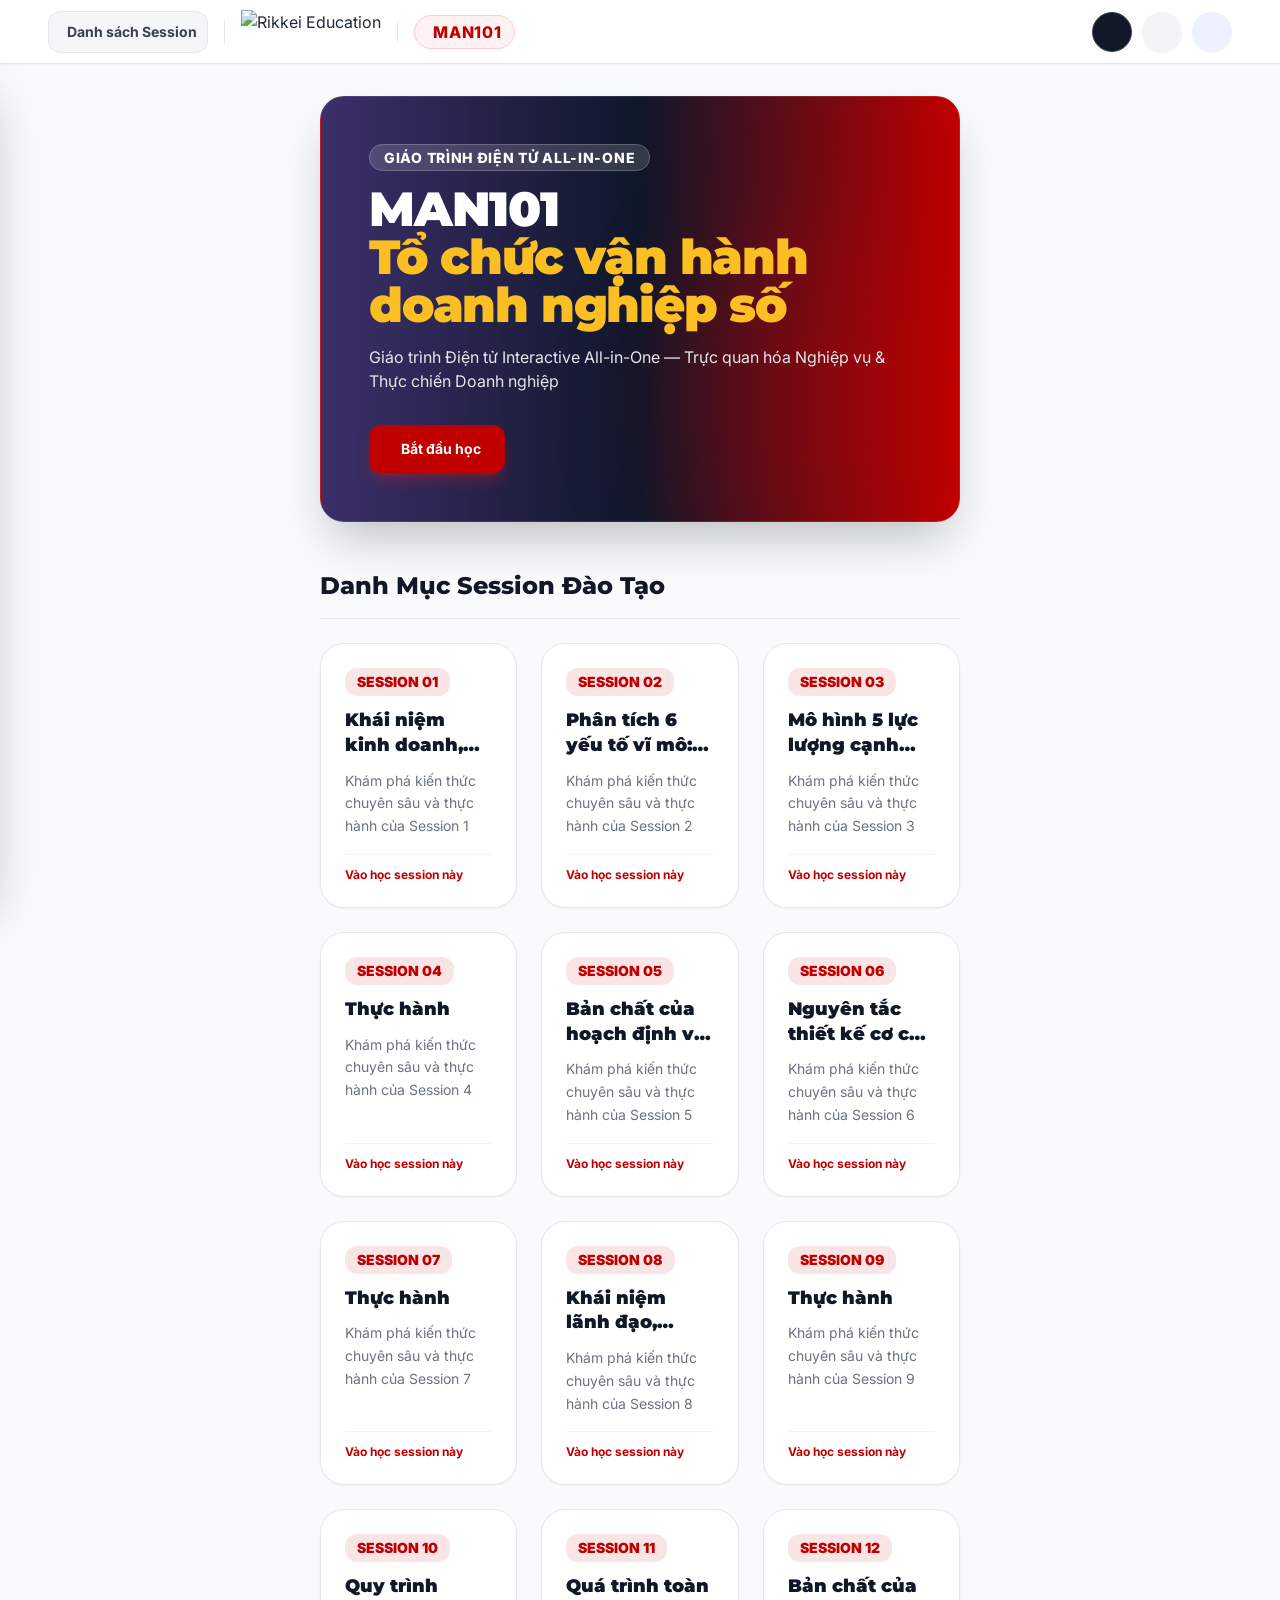
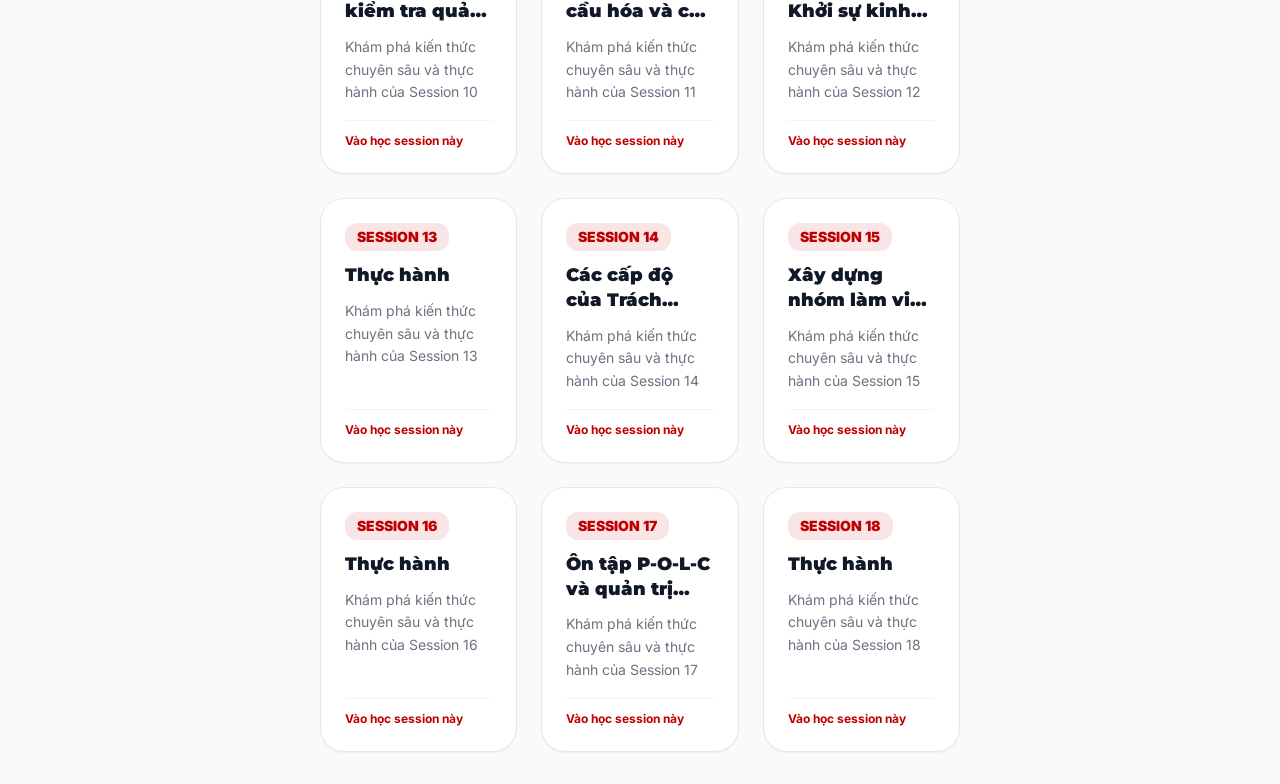
==== commit 1fdedd44: "Update index.html" ====
--- a/index.html
+++ b/index.html
@@ -9,7 +9,7 @@
   <link href="https://fonts.googleapis.com/css2?family=Inter:wght@300;400;500;600;700&family=Montserrat:wght@700;800;900&display=swap" rel="stylesheet">
   <script src="https://unpkg.com/@phosphor-icons/web"></script>
   <style id="tailwind-css">
-*,:after,:before{--tw-border-spacing-x:0;--tw-border-spacing-y:0;--tw-translate-x:0;--tw-translate-y:0;--tw-rotate:0;--tw-skew-x:0;--tw-skew-y:0;--tw-scale-x:1;--tw-scale-y:1;--tw-pan-x: ;--tw-pan-y: ;--tw-pinch-zoom: ;--tw-scroll-snap-strictness:proximity;--tw-gradient-from-position: ;--tw-gradient-via-position: ;--tw-gradient-to-position: ;--tw-ordinal: ;--tw-slashed-zero: ;--tw-numeric-figure: ;--tw-numeric-spacing: ;--tw-numeric-fraction: ;--tw-ring-inset: ;--tw-ring-offset-width:0px;--tw-ring-offset-color:#fff;--tw-ring-color:rgba(59,130,246,.5);--tw-ring-offset-shadow:0 0 #0000;--tw-ring-shadow:0 0 #0000;--tw-shadow:0 0 #0000;--tw-shadow-colored:0 0 #0000;--tw-blur: ;--tw-brightness: ;--tw-contrast: ;--tw-grayscale: ;--tw-hue-rotate: ;--tw-invert: ;--tw-saturate: ;--tw-sepia: ;--tw-drop-shadow: ;--tw-backdrop-blur: ;--tw-backdrop-brightness: ;--tw-backdrop-contrast: ;--tw-backdrop-grayscale: ;--tw-backdrop-hue-rotate: ;--tw-backdrop-invert: ;--tw-backdrop-opacity: ;--tw-backdrop-saturate: ;--tw-backdrop-sepia: ;--tw-contain-size: ;--tw-contain-layout: ;--tw-contain-paint: ;--tw-contain-style: }::backdrop{--tw-border-spacing-x:0;--tw-border-spacing-y:0;--tw-translate-x:0;--tw-translate-y:0;--tw-rotate:0;--tw-skew-x:0;--tw-skew-y:0;--tw-scale-x:1;--tw-scale-y:1;--tw-pan-x: ;--tw-pan-y: ;--tw-pinch-zoom: ;--tw-scroll-snap-strictness:proximity;--tw-gradient-from-position: ;--tw-gradient-via-position: ;--tw-gradient-to-position: ;--tw-ordinal: ;--tw-slashed-zero: ;--tw-numeric-figure: ;--tw-numeric-spacing: ;--tw-numeric-fraction: ;--tw-ring-inset: ;--tw-ring-offset-width:0px;--tw-ring-offset-color:#fff;--tw-ring-color:rgba(59,130,246,.5);--tw-ring-offset-shadow:0 0 #0000;--tw-ring-shadow:0 0 #0000;--tw-shadow:0 0 #0000;--tw-shadow-colored:0 0 #0000;--tw-blur: ;--tw-brightness: ;--tw-contrast: ;--tw-grayscale: ;--tw-hue-rotate: ;--tw-invert: ;--tw-saturate: ;--tw-sepia: ;--tw-drop-shadow: ;--tw-backdrop-blur: ;--tw-backdrop-brightness: ;--tw-backdrop-contrast: ;--tw-backdrop-grayscale: ;--tw-backdrop-hue-rotate: ;--tw-backdrop-invert: ;--tw-backdrop-opacity: ;--tw-backdrop-saturate: ;--tw-backdrop-sepia: ;--tw-contain-size: ;--tw-contain-layout: ;--tw-contain-paint: ;--tw-contain-style: }/*! tailwindcss v3.4.17 | MIT License | https://tailwindcss.com*/*,:after,:before{border:0 solid #e5e7eb;box-sizing:border-box}:after,:before{--tw-content:""}:host,html{line-height:1.5;-webkit-text-size-adjust:100%;font-family:Inter,sans-serif;font-feature-settings:normal;font-variation-settings:normal;-moz-tab-size:4;-o-tab-size:4;tab-size:4;-webkit-tap-highlight-color:transparent}body{line-height:inherit;margin:0}hr{border-top-width:1px;color:inherit;height:0}abbr:where([title]){-webkit-text-decoration:underline dotted;text-decoration:underline dotted}h1,h2,h3,h4,h5,h6{font-size:inherit;font-weight:inherit}a{color:inherit;text-decoration:inherit}b,strong{font-weight:bolder}code,kbd,pre,samp{font-family:ui-monospace,SFMono-Regular,Menlo,Monaco,Consolas,Liberation Mono,Courier New,monospace;font-feature-settings:normal;font-size:1em;font-variation-settings:normal}small{font-size:80%}sub,sup{font-size:75%;line-height:0;position:relative;vertical-align:baseline}sub{bottom:-.25em}sup{top:-.5em}table{border-collapse:collapse;border-color:inherit;text-indent:0}button,input,optgroup,select,textarea{color:inherit;font-family:inherit;font-feature-settings:inherit;font-size:100%;font-variation-settings:inherit;font-weight:inherit;letter-spacing:inherit;line-height:inherit;margin:0;padding:0}button,select{text-transform:none}button,input:where([type=button]),input:where([type=reset]),input:where([type=submit]){-webkit-appearance:button;background-color:transparent;background-image:none}:-moz-focusring{outline:auto}:-moz-ui-invalid{box-shadow:none}progress{vertical-align:baseline}::-webkit-inner-spin-button,::-webkit-outer-spin-button{height:auto}[type=search]{-webkit-appearance:textfield;outline-offset:-2px}::-webkit-search-decoration{-webkit-appearance:none}::-webkit-file-upload-button{-webkit-appearance:button;font:inherit}summary{display:list-item}blockquote,dd,dl,figure,h1,h2,h3,h4,h5,h6,hr,p,pre{margin:0}fieldset{margin:0}fieldset,legend{padding:0}menu,ol,ul{list-style:none;margin:0;padding:0}dialog{padding:0}textarea{resize:vertical}input::-moz-placeholder,textarea::-moz-placeholder{color:#9ca3af;opacity:1}input::placeholder,textarea::placeholder{color:#9ca3af;opacity:1}[role=button],button{cursor:pointer}:disabled{cursor:default}audio,canvas,embed,iframe,img,object,svg,video{display:block;vertical-align:middle}img,video{height:auto;max-width:100%}[hidden]:where(:not([hidden=until-found])){display:none}.container{width:100%}@media (min-width:640px){.container{max-width:640px}}@media (min-width:768px){.container{max-width:768px}}@media (min-width:1024px){.container{max-width:1024px}}@media (min-width:1280px){.container{max-width:1280px}}@media (min-width:1536px){.container{max-width:1536px}}.pointer-events-none{pointer-events:none}.fixed{position:fixed}.absolute{position:absolute}.relative{position:relative}.sticky{position:sticky}.inset-0{inset:0}.-bottom-10{bottom:-2.5rem}.-left-2{left:-.5rem}.-left-6{left:-1.5rem}.-right-10{right:-2.5rem}.-right-6{right:-1.5rem}.-top-10{top:-2.5rem}.-top-3{top:-.75rem}.-top-4{top:-1rem}.bottom-0{bottom:0}.bottom-6{bottom:1.5rem}.bottom-8{bottom:2rem}.bottom-\[150px\]{bottom:150px}.bottom-\[250px\]{bottom:250px}.bottom-\[50px\]{bottom:50px}.left-0{left:0}.left-1\/2{left:50%}.left-4{left:1rem}.left-\[-60px\]{left:-60px}.left-\[-9px\]{left:-9px}.left-\[15\%\]{left:15%}.right-0{right:0}.right-6{right:1.5rem}.right-8{right:2rem}.right-\[-60px\]{right:-60px}.right-\[-9px\]{right:-9px}.right-\[15\%\]{right:15%}.top-0{top:0}.top-1\/2{top:50%}.top-16{top:4rem}.top-3\.5{top:.875rem}.top-6{top:1.5rem}.top-\[150px\]{top:150px}.top-\[50px\]{top:50px}.top-full{top:100%}.z-0{z-index:0}.z-10{z-index:10}.z-40{z-index:40}.z-50{z-index:50}.z-\[100\]{z-index:100}.m-0{margin:0}.mx-auto{margin-left:auto;margin-right:auto}.my-1{margin-bottom:.25rem;margin-top:.25rem}.my-2{margin-bottom:.5rem;margin-top:.5rem}.my-4{margin-bottom:1rem;margin-top:1rem}.my-5{margin-bottom:1.25rem;margin-top:1.25rem}.my-6{margin-bottom:1.5rem;margin-top:1.5rem}.my-8{margin-bottom:2rem;margin-top:2rem}.mb-1{margin-bottom:.25rem}.mb-12{margin-bottom:3rem}.mb-2{margin-bottom:.5rem}.mb-3{margin-bottom:.75rem}.mb-4{margin-bottom:1rem}.mb-6{margin-bottom:1.5rem}.mb-8{margin-bottom:2rem}.ml-3{margin-left:.75rem}.mr-2{margin-right:.5rem}.mt-1{margin-top:.25rem}.mt-12{margin-top:3rem}.mt-2{margin-top:.5rem}.mt-3{margin-top:.75rem}.mt-4{margin-top:1rem}.mt-6{margin-top:1.5rem}.mt-8{margin-top:2rem}.line-clamp-2{display:-webkit-box;overflow:hidden;-webkit-box-orient:vertical;-webkit-line-clamp:2}.block{display:block}.inline-block{display:inline-block}.flex{display:flex}.inline-flex{display:inline-flex}.table{display:table}.grid{display:grid}.hidden{display:none}.h-0\.5{height:.125rem}.h-10{height:2.5rem}.h-12{height:3rem}.h-16{height:4rem}.h-4{height:1rem}.h-40{height:10rem}.h-48{height:12rem}.h-5{height:1.25rem}.h-56{height:14rem}.h-6{height:1.5rem}.h-64{height:16rem}.h-80{height:20rem}.h-9{height:2.25rem}.h-full{height:100%}.max-h-0{max-height:0}.max-h-\[90vh\]{max-height:90vh}.min-h-\[48px\]{min-height:48px}.min-h-\[54px\]{min-height:54px}.min-h-screen{min-height:100vh}.w-0\.5{width:.125rem}.w-1\.5{width:.375rem}.w-10{width:2.5rem}.w-12{width:3rem}.w-40{width:10rem}.w-48{width:12rem}.w-64{width:16rem}.w-80{width:20rem}.w-\[80px\]{width:80px}.w-auto{width:auto}.w-full{width:100%}.w-px{width:1px}.max-w-3xl{max-width:48rem}.max-w-7xl{max-width:80rem}.max-w-\[350px\]{max-width:350px}.max-w-full{max-width:100%}.max-w-lg{max-width:32rem}.max-w-none{max-width:none}.flex-1{flex:1 1 0%}.shrink-0{flex-shrink:0}.border-collapse{border-collapse:collapse}.origin-center{transform-origin:center}.-translate-x-1\/3{--tw-translate-x:-33.333333%}.-translate-x-1\/3,.-translate-x-full{transform:translate(var(--tw-translate-x),var(--tw-translate-y)) rotate(var(--tw-rotate)) skewX(var(--tw-skew-x)) skewY(var(--tw-skew-y)) scaleX(var(--tw-scale-x)) scaleY(var(--tw-scale-y))}.-translate-x-full{--tw-translate-x:-100%}.-translate-y-1\/2{--tw-translate-y:-50%}.-translate-y-1\/2,.translate-x-1\/3{transform:translate(var(--tw-translate-x),var(--tw-translate-y)) rotate(var(--tw-rotate)) skewX(var(--tw-skew-x)) skewY(var(--tw-skew-y)) scaleX(var(--tw-scale-x)) scaleY(var(--tw-scale-y))}.translate-x-1\/3{--tw-translate-x:33.333333%}.translate-y-0{--tw-translate-y:0px}.translate-y-0,.translate-y-1\/2{transform:translate(var(--tw-translate-x),var(--tw-translate-y)) rotate(var(--tw-rotate)) skewX(var(--tw-skew-x)) skewY(var(--tw-skew-y)) scaleX(var(--tw-scale-x)) scaleY(var(--tw-scale-y))}.translate-y-1\/2{--tw-translate-y:50%}.translate-y-4{--tw-translate-y:1rem}.-rotate-3,.translate-y-4{transform:translate(var(--tw-translate-x),var(--tw-translate-y)) rotate(var(--tw-rotate)) skewX(var(--tw-skew-x)) skewY(var(--tw-skew-y)) scaleX(var(--tw-scale-x)) scaleY(var(--tw-scale-y))}.-rotate-3{--tw-rotate:-3deg}.-rotate-90{--tw-rotate:-90deg}.-rotate-90,.rotate-3{transform:translate(var(--tw-translate-x),var(--tw-translate-y)) rotate(var(--tw-rotate)) skewX(var(--tw-skew-x)) skewY(var(--tw-skew-y)) scaleX(var(--tw-scale-x)) scaleY(var(--tw-scale-y))}.rotate-3{--tw-rotate:3deg}.rotate-90{--tw-rotate:90deg}.rotate-90,.scale-100{transform:translate(var(--tw-translate-x),var(--tw-translate-y)) rotate(var(--tw-rotate)) skewX(var(--tw-skew-x)) skewY(var(--tw-skew-y)) scaleX(var(--tw-scale-x)) scaleY(var(--tw-scale-y))}.scale-100{--tw-scale-x:1;--tw-scale-y:1}.scale-95{--tw-scale-x:.95;--tw-scale-y:.95}.scale-95,.transform{transform:translate(var(--tw-translate-x),var(--tw-translate-y)) rotate(var(--tw-rotate)) skewX(var(--tw-skew-x)) skewY(var(--tw-skew-y)) scaleX(var(--tw-scale-x)) scaleY(var(--tw-scale-y))}.cursor-default{cursor:default}.cursor-pointer{cursor:pointer}.list-decimal{list-style-type:decimal}.list-disc{list-style-type:disc}.grid-cols-1{grid-template-columns:repeat(1,minmax(0,1fr))}.flex-col{flex-direction:column}.flex-wrap{flex-wrap:wrap}.items-start{align-items:flex-start}.items-center{align-items:center}.items-stretch{align-items:stretch}.justify-center{justify-content:center}.justify-between{justify-content:space-between}.gap-1{gap:.25rem}.gap-1\.5{gap:.375rem}.gap-2{gap:.5rem}.gap-2\.5{gap:.625rem}.gap-3{gap:.75rem}.gap-4{gap:1rem}.gap-6{gap:1.5rem}.gap-8{gap:2rem}.space-y-1>:not([hidden])~:not([hidden]){--tw-space-y-reverse:0;margin-bottom:calc(.25rem*var(--tw-space-y-reverse));margin-top:calc(.25rem*(1 - var(--tw-space-y-reverse)))}.space-y-10>:not([hidden])~:not([hidden]){--tw-space-y-reverse:0;margin-bottom:calc(2.5rem*var(--tw-space-y-reverse));margin-top:calc(2.5rem*(1 - var(--tw-space-y-reverse)))}.space-y-12>:not([hidden])~:not([hidden]){--tw-space-y-reverse:0;margin-bottom:calc(3rem*var(--tw-space-y-reverse));margin-top:calc(3rem*(1 - var(--tw-space-y-reverse)))}.space-y-2>:not([hidden])~:not([hidden]){--tw-space-y-reverse:0;margin-bottom:calc(.5rem*var(--tw-space-y-reverse));margin-top:calc(.5rem*(1 - var(--tw-space-y-reverse)))}.space-y-3>:not([hidden])~:not([hidden]){--tw-space-y-reverse:0;margin-bottom:calc(.75rem*var(--tw-space-y-reverse));margin-top:calc(.75rem*(1 - var(--tw-space-y-reverse)))}.space-y-4>:not([hidden])~:not([hidden]){--tw-space-y-reverse:0;margin-bottom:calc(1rem*var(--tw-space-y-reverse));margin-top:calc(1rem*(1 - var(--tw-space-y-reverse)))}.space-y-6>:not([hidden])~:not([hidden]){--tw-space-y-reverse:0;margin-bottom:calc(1.5rem*var(--tw-space-y-reverse));margin-top:calc(1.5rem*(1 - var(--tw-space-y-reverse)))}.space-y-8>:not([hidden])~:not([hidden]){--tw-space-y-reverse:0;margin-bottom:calc(2rem*var(--tw-space-y-reverse));margin-top:calc(2rem*(1 - var(--tw-space-y-reverse)))}.divide-y>:not([hidden])~:not([hidden]){--tw-divide-y-reverse:0;border-bottom-width:calc(1px*var(--tw-divide-y-reverse));border-top-width:calc(1px*(1 - var(--tw-divide-y-reverse)))}.divide-gray-100>:not([hidden])~:not([hidden]){--tw-divide-opacity:1;border-color:rgb(243 244 246/var(--tw-divide-opacity,1))}.overflow-hidden{overflow:hidden}.overflow-visible{overflow:visible}.overflow-x-auto{overflow-x:auto}.overflow-y-auto{overflow-y:auto}.truncate{overflow:hidden;text-overflow:ellipsis}.truncate,.whitespace-nowrap{white-space:nowrap}.rounded{border-radius:.25rem}.rounded-2xl{border-radius:1rem}.rounded-3xl{border-radius:1.5rem}.rounded-full{border-radius:9999px}.rounded-lg{border-radius:.5rem}.rounded-md{border-radius:.375rem}.rounded-xl{border-radius:.75rem}.rounded-l-2xl{border-bottom-left-radius:1rem;border-top-left-radius:1rem}.rounded-r-2xl{border-bottom-right-radius:1rem;border-top-right-radius:1rem}.rounded-r-lg{border-bottom-right-radius:.5rem;border-top-right-radius:.5rem}.rounded-r-md{border-bottom-right-radius:.375rem;border-top-right-radius:.375rem}.border{border-width:1px}.border-2{border-width:2px}.border-b{border-bottom-width:1px}.border-b-2{border-bottom-width:2px}.border-l-2{border-left-width:2px}.border-l-4{border-left-width:4px}.border-l-8{border-left-width:8px}.border-r{border-right-width:1px}.border-r-2{border-right-width:2px}.border-t{border-top-width:1px}.border-t-2{border-top-width:2px}.border-dashed{border-style:dashed}.border-\[\#28a9e1\]{--tw-border-opacity:1;border-color:rgb(40 169 225/var(--tw-border-opacity,1))}.border-\[\#8dc63f\]{--tw-border-opacity:1;border-color:rgb(141 198 63/var(--tw-border-opacity,1))}.border-\[\#939598\]{--tw-border-opacity:1;border-color:rgb(147 149 152/var(--tw-border-opacity,1))}.border-\[\#f05a28\]{--tw-border-opacity:1;border-color:rgb(240 90 40/var(--tw-border-opacity,1))}.border-\[\#fbb040\]{--tw-border-opacity:1;border-color:rgb(251 176 64/var(--tw-border-opacity,1))}.border-amber-100{--tw-border-opacity:1;border-color:rgb(254 243 199/var(--tw-border-opacity,1))}.border-amber-200{--tw-border-opacity:1;border-color:rgb(253 230 138/var(--tw-border-opacity,1))}.border-amber-50{--tw-border-opacity:1;border-color:rgb(255 251 235/var(--tw-border-opacity,1))}.border-blue-100{--tw-border-opacity:1;border-color:rgb(219 234 254/var(--tw-border-opacity,1))}.border-blue-200{--tw-border-opacity:1;border-color:rgb(191 219 254/var(--tw-border-opacity,1))}.border-blue-400{--tw-border-opacity:1;border-color:rgb(96 165 250/var(--tw-border-opacity,1))}.border-blue-50{--tw-border-opacity:1;border-color:rgb(239 246 255/var(--tw-border-opacity,1))}.border-emerald-100{--tw-border-opacity:1;border-color:rgb(209 250 229/var(--tw-border-opacity,1))}.border-emerald-200{--tw-border-opacity:1;border-color:rgb(167 243 208/var(--tw-border-opacity,1))}.border-emerald-50{--tw-border-opacity:1;border-color:rgb(236 253 245/var(--tw-border-opacity,1))}.border-gray-100{--tw-border-opacity:1;border-color:rgb(243 244 246/var(--tw-border-opacity,1))}.border-gray-200{--tw-border-opacity:1;border-color:rgb(229 231 235/var(--tw-border-opacity,1))}.border-gray-200\/80{border-color:rgba(229,231,235,.8)}.border-gray-300{--tw-border-opacity:1;border-color:rgb(209 213 219/var(--tw-border-opacity,1))}.border-gray-400{--tw-border-opacity:1;border-color:rgb(156 163 175/var(--tw-border-opacity,1))}.border-gray-50{--tw-border-opacity:1;border-color:rgb(249 250 251/var(--tw-border-opacity,1))}.border-gray-700{--tw-border-opacity:1;border-color:rgb(55 65 81/var(--tw-border-opacity,1))}.border-green-100{--tw-border-opacity:1;border-color:rgb(220 252 231/var(--tw-border-opacity,1))}.border-green-200{--tw-border-opacity:1;border-color:rgb(187 247 208/var(--tw-border-opacity,1))}.border-green-400{--tw-border-opacity:1;border-color:rgb(74 222 128/var(--tw-border-opacity,1))}.border-indigo-200{--tw-border-opacity:1;border-color:rgb(199 210 254/var(--tw-border-opacity,1))}.border-indigo-400{--tw-border-opacity:1;border-color:rgb(129 140 248/var(--tw-border-opacity,1))}.border-indigo-600{--tw-border-opacity:1;border-color:rgb(79 70 229/var(--tw-border-opacity,1))}.border-orange-400{--tw-border-opacity:1;border-color:rgb(251 146 60/var(--tw-border-opacity,1))}.border-purple-100{--tw-border-opacity:1;border-color:rgb(243 232 255/var(--tw-border-opacity,1))}.border-purple-400{--tw-border-opacity:1;border-color:rgb(192 132 252/var(--tw-border-opacity,1))}.border-purple-50{--tw-border-opacity:1;border-color:rgb(250 245 255/var(--tw-border-opacity,1))}.border-red-100{--tw-border-opacity:1;border-color:rgb(254 226 226/var(--tw-border-opacity,1))}.border-red-200{--tw-border-opacity:1;border-color:rgb(254 202 202/var(--tw-border-opacity,1))}.border-red-300{--tw-border-opacity:1;border-color:rgb(252 165 165/var(--tw-border-opacity,1))}.border-rikkei-navy{--tw-border-opacity:1;border-color:rgb(60 47 106/var(--tw-border-opacity,1))}.border-rikkei-navy\/20{border-color:rgba(60,47,106,.2)}.border-rikkei-red{--tw-border-opacity:1;border-color:rgb(192 0 0/var(--tw-border-opacity,1))}.border-slate-200{--tw-border-opacity:1;border-color:rgb(226 232 240/var(--tw-border-opacity,1))}.border-slate-700{--tw-border-opacity:1;border-color:rgb(51 65 85/var(--tw-border-opacity,1))}.border-transparent{border-color:transparent}.border-white{--tw-border-opacity:1;border-color:rgb(255 255 255/var(--tw-border-opacity,1))}.border-white\/10{border-color:hsla(0,0%,100%,.1)}.border-white\/20{border-color:hsla(0,0%,100%,.2)}.border-yellow-400{--tw-border-opacity:1;border-color:rgb(250 204 21/var(--tw-border-opacity,1))}.bg-amber-50{--tw-bg-opacity:1;background-color:rgb(255 251 235/var(--tw-bg-opacity,1))}.bg-amber-50\/50{background-color:rgba(255,251,235,.5)}.bg-amber-500{--tw-bg-opacity:1;background-color:rgb(245 158 11/var(--tw-bg-opacity,1))}.bg-blue-100{--tw-bg-opacity:1;background-color:rgb(219 234 254/var(--tw-bg-opacity,1))}.bg-blue-50{--tw-bg-opacity:1;background-color:rgb(239 246 255/var(--tw-bg-opacity,1))}.bg-blue-50\/50{background-color:rgba(239,246,255,.5)}.bg-cyan-50{--tw-bg-opacity:1;background-color:rgb(236 254 255/var(--tw-bg-opacity,1))}.bg-emerald-100{--tw-bg-opacity:1;background-color:rgb(209 250 229/var(--tw-bg-opacity,1))}.bg-emerald-50{--tw-bg-opacity:1;background-color:rgb(236 253 245/var(--tw-bg-opacity,1))}.bg-emerald-50\/50{background-color:rgba(236,253,245,.5)}.bg-emerald-500{--tw-bg-opacity:1;background-color:rgb(16 185 129/var(--tw-bg-opacity,1))}.bg-gray-100{--tw-bg-opacity:1;background-color:rgb(243 244 246/var(--tw-bg-opacity,1))}.bg-gray-100\/80{background-color:rgba(243,244,246,.8)}.bg-gray-100\/90{background-color:rgba(243,244,246,.9)}.bg-gray-200{--tw-bg-opacity:1;background-color:rgb(229 231 235/var(--tw-bg-opacity,1))}.bg-gray-400{--tw-bg-opacity:1;background-color:rgb(156 163 175/var(--tw-bg-opacity,1))}.bg-gray-50{--tw-bg-opacity:1;background-color:rgb(249 250 251/var(--tw-bg-opacity,1))}.bg-gray-50\/50{background-color:rgba(249,250,251,.5)}.bg-gray-900{--tw-bg-opacity:1;background-color:rgb(17 24 39/var(--tw-bg-opacity,1))}.bg-green-100{--tw-bg-opacity:1;background-color:rgb(220 252 231/var(--tw-bg-opacity,1))}.bg-green-50{--tw-bg-opacity:1;background-color:rgb(240 253 244/var(--tw-bg-opacity,1))}.bg-green-600{--tw-bg-opacity:1;background-color:rgb(22 163 74/var(--tw-bg-opacity,1))}.bg-indigo-100{--tw-bg-opacity:1;background-color:rgb(224 231 255/var(--tw-bg-opacity,1))}.bg-indigo-50{--tw-bg-opacity:1;background-color:rgb(238 242 255/var(--tw-bg-opacity,1))}.bg-indigo-600{--tw-bg-opacity:1;background-color:rgb(79 70 229/var(--tw-bg-opacity,1))}.bg-orange-50{--tw-bg-opacity:1;background-color:rgb(255 247 237/var(--tw-bg-opacity,1))}.bg-pink-50{--tw-bg-opacity:1;background-color:rgb(253 242 248/var(--tw-bg-opacity,1))}.bg-purple-100{--tw-bg-opacity:1;background-color:rgb(243 232 255/var(--tw-bg-opacity,1))}.bg-purple-50{--tw-bg-opacity:1;background-color:rgb(250 245 255/var(--tw-bg-opacity,1))}.bg-red-100{--tw-bg-opacity:1;background-color:rgb(254 226 226/var(--tw-bg-opacity,1))}.bg-red-50{--tw-bg-opacity:1;background-color:rgb(254 242 242/var(--tw-bg-opacity,1))}.bg-red-500{--tw-bg-opacity:1;background-color:rgb(239 68 68/var(--tw-bg-opacity,1))}.bg-red-600{--tw-bg-opacity:1;background-color:rgb(220 38 38/var(--tw-bg-opacity,1))}.bg-rikkei-lightnavy{--tw-bg-opacity:1;background-color:rgb(243 242 248/var(--tw-bg-opacity,1))}.bg-rikkei-red{--tw-bg-opacity:1;background-color:rgb(192 0 0/var(--tw-bg-opacity,1))}.bg-rikkei-red\/10{background-color:rgba(192,0,0,.1)}.bg-rikkei-red\/20{background-color:rgba(192,0,0,.2)}.bg-slate-50{--tw-bg-opacity:1;background-color:rgb(248 250 252/var(--tw-bg-opacity,1))}.bg-slate-900\/90{background-color:rgba(15,23,42,.9)}.bg-teal-50{--tw-bg-opacity:1;background-color:rgb(240 253 250/var(--tw-bg-opacity,1))}.bg-teal-500{--tw-bg-opacity:1;background-color:rgb(20 184 166/var(--tw-bg-opacity,1))}.bg-white{--tw-bg-opacity:1;background-color:rgb(255 255 255/var(--tw-bg-opacity,1))}.bg-white\/10{background-color:hsla(0,0%,100%,.1)}.bg-white\/15{background-color:hsla(0,0%,100%,.15)}.bg-white\/20{background-color:hsla(0,0%,100%,.2)}.bg-white\/95{background-color:hsla(0,0%,100%,.95)}.bg-yellow-100{--tw-bg-opacity:1;background-color:rgb(254 249 195/var(--tw-bg-opacity,1))}.bg-yellow-50{--tw-bg-opacity:1;background-color:rgb(254 252 232/var(--tw-bg-opacity,1))}.bg-gradient-to-b{background-image:linear-gradient(to bottom,var(--tw-gradient-stops))}.bg-gradient-to-br{background-image:linear-gradient(to bottom right,var(--tw-gradient-stops))}.bg-gradient-to-r{background-image:linear-gradient(to right,var(--tw-gradient-stops))}.from-amber-400{--tw-gradient-from:#fbbf24 var(--tw-gradient-from-position);--tw-gradient-to:rgba(251,191,36,0) var(--tw-gradient-to-position);--tw-gradient-stops:var(--tw-gradient-from),var(--tw-gradient-to)}.from-amber-50{--tw-gradient-from:#fffbeb var(--tw-gradient-from-position);--tw-gradient-to:rgba(255,251,235,0) var(--tw-gradient-to-position);--tw-gradient-stops:var(--tw-gradient-from),var(--tw-gradient-to)}.from-amber-600{--tw-gradient-from:#d97706 var(--tw-gradient-from-position);--tw-gradient-to:rgba(217,119,6,0) var(--tw-gradient-to-position);--tw-gradient-stops:var(--tw-gradient-from),var(--tw-gradient-to)}.from-blue-400{--tw-gradient-from:#60a5fa var(--tw-gradient-from-position);--tw-gradient-to:rgba(96,165,250,0) var(--tw-gradient-to-position);--tw-gradient-stops:var(--tw-gradient-from),var(--tw-gradient-to)}.from-emerald-400{--tw-gradient-from:#34d399 var(--tw-gradient-from-position);--tw-gradient-to:rgba(52,211,153,0) var(--tw-gradient-to-position);--tw-gradient-stops:var(--tw-gradient-from),var(--tw-gradient-to)}.from-emerald-50{--tw-gradient-from:#ecfdf5 var(--tw-gradient-from-position);--tw-gradient-to:rgba(236,253,245,0) var(--tw-gradient-to-position);--tw-gradient-stops:var(--tw-gradient-from),var(--tw-gradient-to)}.from-gray-50{--tw-gradient-from:#f9fafb var(--tw-gradient-from-position);--tw-gradient-to:rgba(249,250,251,0) var(--tw-gradient-to-position);--tw-gradient-stops:var(--tw-gradient-from),var(--tw-gradient-to)}.from-indigo-50{--tw-gradient-from:#eef2ff var(--tw-gradient-from-position);--tw-gradient-to:rgba(238,242,255,0) var(--tw-gradient-to-position);--tw-gradient-stops:var(--tw-gradient-from),var(--tw-gradient-to)}.from-purple-400{--tw-gradient-from:#c084fc var(--tw-gradient-from-position);--tw-gradient-to:rgba(192,132,252,0) var(--tw-gradient-to-position);--tw-gradient-stops:var(--tw-gradient-from),var(--tw-gradient-to)}.from-rikkei-navy{--tw-gradient-from:#3c2f6a var(--tw-gradient-from-position);--tw-gradient-to:rgba(60,47,106,0) var(--tw-gradient-to-position);--tw-gradient-stops:var(--tw-gradient-from),var(--tw-gradient-to)}.from-slate-50{--tw-gradient-from:#f8fafc var(--tw-gradient-from-position);--tw-gradient-to:rgba(248,250,252,0) var(--tw-gradient-to-position);--tw-gradient-stops:var(--tw-gradient-from),var(--tw-gradient-to)}.from-white{--tw-gradient-from:#fff var(--tw-gradient-from-position);--tw-gradient-to:hsla(0,0%,100%,0) var(--tw-gradient-to-position);--tw-gradient-stops:var(--tw-gradient-from),var(--tw-gradient-to)}.via-gray-50{--tw-gradient-to:rgba(249,250,251,0) var(--tw-gradient-to-position);--tw-gradient-stops:var(--tw-gradient-from),#f9fafb var(--tw-gradient-via-position),var(--tw-gradient-to)}.via-slate-900{--tw-gradient-to:rgba(15,23,42,0) var(--tw-gradient-to-position);--tw-gradient-stops:var(--tw-gradient-from),#0f172a var(--tw-gradient-via-position),var(--tw-gradient-to)}.to-amber-600{--tw-gradient-to:#d97706 var(--tw-gradient-to-position)}.to-amber-700{--tw-gradient-to:#b45309 var(--tw-gradient-to-position)}.to-blue-50{--tw-gradient-to:#eff6ff var(--tw-gradient-to-position)}.to-blue-600{--tw-gradient-to:#2563eb var(--tw-gradient-to-position)}.to-emerald-600{--tw-gradient-to:#059669 var(--tw-gradient-to-position)}.to-gray-100\/80{--tw-gradient-to:rgba(243,244,246,.8) var(--tw-gradient-to-position)}.to-orange-50{--tw-gradient-to:#fff7ed var(--tw-gradient-to-position)}.to-purple-600{--tw-gradient-to:#9333ea var(--tw-gradient-to-position)}.to-red-50{--tw-gradient-to:#fef2f2 var(--tw-gradient-to-position)}.to-rikkei-red{--tw-gradient-to:#c00000 var(--tw-gradient-to-position)}.to-slate-100{--tw-gradient-to:#f1f5f9 var(--tw-gradient-to-position)}.to-teal-50{--tw-gradient-to:#f0fdfa var(--tw-gradient-to-position)}.object-contain{-o-object-fit:contain;object-fit:contain}.object-cover{-o-object-fit:cover;object-fit:cover}.p-2{padding:.5rem}.p-2\.5{padding:.625rem}.p-3{padding:.75rem}.p-4{padding:1rem}.p-5{padding:1.25rem}.p-6{padding:1.5rem}.p-8{padding:2rem}.px-12{padding-left:3rem;padding-right:3rem}.px-2{padding-left:.5rem;padding-right:.5rem}.px-3{padding-left:.75rem;padding-right:.75rem}.px-3\.5{padding-left:.875rem;padding-right:.875rem}.px-4{padding-left:1rem;padding-right:1rem}.px-5{padding-left:1.25rem;padding-right:1.25rem}.px-6{padding-left:1.5rem;padding-right:1.5rem}.px-8{padding-left:2rem;padding-right:2rem}.py-0\.5{padding-bottom:.125rem;padding-top:.125rem}.py-1{padding-bottom:.25rem;padding-top:.25rem}.py-1\.5{padding-bottom:.375rem;padding-top:.375rem}.py-2{padding-bottom:.5rem;padding-top:.5rem}.py-2\.5{padding-bottom:.625rem;padding-top:.625rem}.py-3{padding-bottom:.75rem;padding-top:.75rem}.py-3\.5{padding-bottom:.875rem;padding-top:.875rem}.py-8{padding-bottom:2rem;padding-top:2rem}.pb-1{padding-bottom:.25rem}.pb-2{padding-bottom:.5rem}.pb-3{padding-bottom:.75rem}.pb-4{padding-bottom:1rem}.pb-6{padding-bottom:1.5rem}.pl-12{padding-left:3rem}.pl-3{padding-left:.75rem}.pl-4{padding-left:1rem}.pl-5{padding-left:1.25rem}.pr-1{padding-right:.25rem}.pr-2{padding-right:.5rem}.pr-4{padding-right:1rem}.pt-2{padding-top:.5rem}.pt-3{padding-top:.75rem}.pt-4{padding-top:1rem}.pt-6{padding-top:1.5rem}.text-left{text-align:left}.text-center{text-align:center}.align-top{vertical-align:top}.font-heading{font-family:Montserrat,sans-serif}.text-2xl{font-size:1.5rem;line-height:2rem}.text-3xl{font-size:1.875rem;line-height:2.25rem}.text-\[10px\]{font-size:10px}.text-base{font-size:1rem;line-height:1.5rem}.text-lg{font-size:1.125rem;line-height:1.75rem}.text-sm{font-size:.875rem;line-height:1.25rem}.text-xl{font-size:1.25rem;line-height:1.75rem}.text-xs{font-size:.75rem;line-height:1rem}.font-black{font-weight:900}.font-bold{font-weight:700}.font-extrabold{font-weight:800}.font-medium{font-weight:500}.font-normal{font-weight:400}.font-semibold{font-weight:600}.uppercase{text-transform:uppercase}.italic{font-style:italic}.leading-relaxed{line-height:1.625}.leading-snug{line-height:1.375}.leading-tight{line-height:1.25}.tracking-tight{letter-spacing:-.025em}.tracking-wide{letter-spacing:.025em}.tracking-wider{letter-spacing:.05em}.tracking-widest{letter-spacing:.1em}.text-\[\#28a9e1\]{--tw-text-opacity:1;color:rgb(40 169 225/var(--tw-text-opacity,1))}.text-\[\#8dc63f\]{--tw-text-opacity:1;color:rgb(141 198 63/var(--tw-text-opacity,1))}.text-\[\#939598\]{--tw-text-opacity:1;color:rgb(147 149 152/var(--tw-text-opacity,1))}.text-\[\#f05a28\]{--tw-text-opacity:1;color:rgb(240 90 40/var(--tw-text-opacity,1))}.text-\[\#fbb040\]{--tw-text-opacity:1;color:rgb(251 176 64/var(--tw-text-opacity,1))}.text-amber-400{--tw-text-opacity:1;color:rgb(251 191 36/var(--tw-text-opacity,1))}.text-amber-600{--tw-text-opacity:1;color:rgb(217 119 6/var(--tw-text-opacity,1))}.text-amber-800{--tw-text-opacity:1;color:rgb(146 64 14/var(--tw-text-opacity,1))}.text-blue-500{--tw-text-opacity:1;color:rgb(59 130 246/var(--tw-text-opacity,1))}.text-blue-600{--tw-text-opacity:1;color:rgb(37 99 235/var(--tw-text-opacity,1))}.text-blue-700{--tw-text-opacity:1;color:rgb(29 78 216/var(--tw-text-opacity,1))}.text-blue-800{--tw-text-opacity:1;color:rgb(30 64 175/var(--tw-text-opacity,1))}.text-blue-900{--tw-text-opacity:1;color:rgb(30 58 138/var(--tw-text-opacity,1))}.text-emerald-600{--tw-text-opacity:1;color:rgb(5 150 105/var(--tw-text-opacity,1))}.text-emerald-800{--tw-text-opacity:1;color:rgb(6 95 70/var(--tw-text-opacity,1))}.text-emerald-950{--tw-text-opacity:1;color:rgb(2 44 34/var(--tw-text-opacity,1))}.text-gray-200{--tw-text-opacity:1;color:rgb(229 231 235/var(--tw-text-opacity,1))}.text-gray-300{--tw-text-opacity:1;color:rgb(209 213 219/var(--tw-text-opacity,1))}.text-gray-400{--tw-text-opacity:1;color:rgb(156 163 175/var(--tw-text-opacity,1))}.text-gray-500{--tw-text-opacity:1;color:rgb(107 114 128/var(--tw-text-opacity,1))}.text-gray-600{--tw-text-opacity:1;color:rgb(75 85 99/var(--tw-text-opacity,1))}.text-gray-700{--tw-text-opacity:1;color:rgb(55 65 81/var(--tw-text-opacity,1))}.text-gray-800{--tw-text-opacity:1;color:rgb(31 41 55/var(--tw-text-opacity,1))}.text-gray-900{--tw-text-opacity:1;color:rgb(17 24 39/var(--tw-text-opacity,1))}.text-green-500{--tw-text-opacity:1;color:rgb(34 197 94/var(--tw-text-opacity,1))}.text-green-600{--tw-text-opacity:1;color:rgb(22 163 74/var(--tw-text-opacity,1))}.text-green-700{--tw-text-opacity:1;color:rgb(21 128 61/var(--tw-text-opacity,1))}.text-green-800{--tw-text-opacity:1;color:rgb(22 101 52/var(--tw-text-opacity,1))}.text-indigo-400{--tw-text-opacity:1;color:rgb(129 140 248/var(--tw-text-opacity,1))}.text-indigo-600{--tw-text-opacity:1;color:rgb(79 70 229/var(--tw-text-opacity,1))}.text-indigo-700{--tw-text-opacity:1;color:rgb(67 56 202/var(--tw-text-opacity,1))}.text-indigo-800{--tw-text-opacity:1;color:rgb(55 48 163/var(--tw-text-opacity,1))}.text-orange-500{--tw-text-opacity:1;color:rgb(249 115 22/var(--tw-text-opacity,1))}.text-orange-600{--tw-text-opacity:1;color:rgb(234 88 12/var(--tw-text-opacity,1))}.text-orange-800{--tw-text-opacity:1;color:rgb(154 52 18/var(--tw-text-opacity,1))}.text-purple-500{--tw-text-opacity:1;color:rgb(168 85 247/var(--tw-text-opacity,1))}.text-purple-600{--tw-text-opacity:1;color:rgb(147 51 234/var(--tw-text-opacity,1))}.text-purple-700{--tw-text-opacity:1;color:rgb(126 34 206/var(--tw-text-opacity,1))}.text-purple-800{--tw-text-opacity:1;color:rgb(107 33 168/var(--tw-text-opacity,1))}.text-red-600{--tw-text-opacity:1;color:rgb(220 38 38/var(--tw-text-opacity,1))}.text-red-700{--tw-text-opacity:1;color:rgb(185 28 28/var(--tw-text-opacity,1))}.text-red-800{--tw-text-opacity:1;color:rgb(153 27 27/var(--tw-text-opacity,1))}.text-rikkei-darkred{--tw-text-opacity:1;color:rgb(144 0 0/var(--tw-text-opacity,1))}.text-rikkei-navy{--tw-text-opacity:1;color:rgb(60 47 106/var(--tw-text-opacity,1))}.text-rikkei-red{--tw-text-opacity:1;color:rgb(192 0 0/var(--tw-text-opacity,1))}.text-slate-400{--tw-text-opacity:1;color:rgb(148 163 184/var(--tw-text-opacity,1))}.text-slate-500{--tw-text-opacity:1;color:rgb(100 116 139/var(--tw-text-opacity,1))}.text-slate-800{--tw-text-opacity:1;color:rgb(30 41 59/var(--tw-text-opacity,1))}.text-white{--tw-text-opacity:1;color:rgb(255 255 255/var(--tw-text-opacity,1))}.text-white\/80{color:hsla(0,0%,100%,.8)}.text-white\/90{color:hsla(0,0%,100%,.9)}.text-yellow-300{--tw-text-opacity:1;color:rgb(253 224 71/var(--tw-text-opacity,1))}.text-yellow-600{--tw-text-opacity:1;color:rgb(202 138 4/var(--tw-text-opacity,1))}.text-yellow-800{--tw-text-opacity:1;color:rgb(133 77 14/var(--tw-text-opacity,1))}.opacity-0{opacity:0}.opacity-100{opacity:1}.opacity-5{opacity:.05}.shadow-2xl{--tw-shadow:0 25px 50px -12px rgba(0,0,0,.25);--tw-shadow-colored:0 25px 50px -12px var(--tw-shadow-color)}.shadow-2xl,.shadow-inner{box-shadow:var(--tw-ring-offset-shadow,0 0 #0000),var(--tw-ring-shadow,0 0 #0000),var(--tw-shadow)}.shadow-inner{--tw-shadow:inset 0 2px 4px 0 rgba(0,0,0,.05);--tw-shadow-colored:inset 0 2px 4px 0 var(--tw-shadow-color)}.shadow-lg{--tw-shadow:0 10px 15px -3px rgba(0,0,0,.1),0 4px 6px -4px rgba(0,0,0,.1);--tw-shadow-colored:0 10px 15px -3px var(--tw-shadow-color),0 4px 6px -4px var(--tw-shadow-color)}.shadow-lg,.shadow-md{box-shadow:var(--tw-ring-offset-shadow,0 0 #0000),var(--tw-ring-shadow,0 0 #0000),var(--tw-shadow)}.shadow-md{--tw-shadow:0 4px 6px -1px rgba(0,0,0,.1),0 2px 4px -2px rgba(0,0,0,.1);--tw-shadow-colored:0 4px 6px -1px var(--tw-shadow-color),0 2px 4px -2px var(--tw-shadow-color)}.shadow-sm{--tw-shadow:0 1px 2px 0 rgba(0,0,0,.05);--tw-shadow-colored:0 1px 2px 0 var(--tw-shadow-color)}.shadow-sm,.shadow-xl{box-shadow:var(--tw-ring-offset-shadow,0 0 #0000),var(--tw-ring-shadow,0 0 #0000),var(--tw-shadow)}.shadow-xl{--tw-shadow:0 20px 25px -5px rgba(0,0,0,.1),0 8px 10px -6px rgba(0,0,0,.1);--tw-shadow-colored:0 20px 25px -5px var(--tw-shadow-color),0 8px 10px -6px var(--tw-shadow-color)}.shadow-gray-200\/40{--tw-shadow-color:rgba(229,231,235,.4);--tw-shadow:var(--tw-shadow-colored)}.shadow-red-600\/30{--tw-shadow-color:rgba(220,38,38,.3);--tw-shadow:var(--tw-shadow-colored)}.blur-3xl{--tw-blur:blur(64px)}.blur-3xl,.drop-shadow{filter:var(--tw-blur) var(--tw-brightness) var(--tw-contrast) var(--tw-grayscale) var(--tw-hue-rotate) var(--tw-invert) var(--tw-saturate) var(--tw-sepia) var(--tw-drop-shadow)}.drop-shadow{--tw-drop-shadow:drop-shadow(0 1px 2px rgba(0,0,0,.1)) drop-shadow(0 1px 1px rgba(0,0,0,.06))}.filter{filter:var(--tw-blur) var(--tw-brightness) var(--tw-contrast) var(--tw-grayscale) var(--tw-hue-rotate) var(--tw-invert) var(--tw-saturate) var(--tw-sepia) var(--tw-drop-shadow)}.backdrop-blur-md{--tw-backdrop-blur:blur(12px)}.backdrop-blur-md,.backdrop-blur-sm{-webkit-backdrop-filter:var(--tw-backdrop-blur) var(--tw-backdrop-brightness) var(--tw-backdrop-contrast) var(--tw-backdrop-grayscale) var(--tw-backdrop-hue-rotate) var(--tw-backdrop-invert) var(--tw-backdrop-opacity) var(--tw-backdrop-saturate) var(--tw-backdrop-sepia);backdrop-filter:var(--tw-backdrop-blur) var(--tw-backdrop-brightness) var(--tw-backdrop-contrast) var(--tw-backdrop-grayscale) var(--tw-backdrop-hue-rotate) var(--tw-backdrop-invert) var(--tw-backdrop-opacity) var(--tw-backdrop-saturate) var(--tw-backdrop-sepia)}.backdrop-blur-sm{--tw-backdrop-blur:blur(4px)}.transition{transition-duration:.15s;transition-property:color,background-color,border-color,text-decoration-color,fill,stroke,opacity,box-shadow,transform,filter,-webkit-backdrop-filter;transition-property:color,background-color,border-color,text-decoration-color,fill,stroke,opacity,box-shadow,transform,filter,backdrop-filter;transition-property:color,background-color,border-color,text-decoration-color,fill,stroke,opacity,box-shadow,transform,filter,backdrop-filter,-webkit-backdrop-filter;transition-timing-function:cubic-bezier(.4,0,.2,1)}.transition-all{transition-duration:.15s;transition-property:all;transition-timing-function:cubic-bezier(.4,0,.2,1)}.transition-colors{transition-duration:.15s;transition-property:color,background-color,border-color,text-decoration-color,fill,stroke;transition-timing-function:cubic-bezier(.4,0,.2,1)}.transition-opacity{transition-duration:.15s;transition-property:opacity;transition-timing-function:cubic-bezier(.4,0,.2,1)}.transition-transform{transition-duration:.15s;transition-property:transform;transition-timing-function:cubic-bezier(.4,0,.2,1)}.duration-200{transition-duration:.2s}.duration-300{transition-duration:.3s}.duration-700{transition-duration:.7s}.ease-out{transition-timing-function:cubic-bezier(0,0,.2,1)}.selection\:bg-red-500 ::-moz-selection{--tw-bg-opacity:1;background-color:rgb(239 68 68/var(--tw-bg-opacity,1))}.selection\:bg-red-500 ::selection{--tw-bg-opacity:1;background-color:rgb(239 68 68/var(--tw-bg-opacity,1))}.selection\:text-white ::-moz-selection{--tw-text-opacity:1;color:rgb(255 255 255/var(--tw-text-opacity,1))}.selection\:text-white ::selection{--tw-text-opacity:1;color:rgb(255 255 255/var(--tw-text-opacity,1))}.selection\:bg-red-500::-moz-selection{--tw-bg-opacity:1;background-color:rgb(239 68 68/var(--tw-bg-opacity,1))}.selection\:bg-red-500::selection{--tw-bg-opacity:1;background-color:rgb(239 68 68/var(--tw-bg-opacity,1))}.selection\:text-white::-moz-selection{--tw-text-opacity:1;color:rgb(255 255 255/var(--tw-text-opacity,1))}.selection\:text-white::selection{--tw-text-opacity:1;color:rgb(255 255 255/var(--tw-text-opacity,1))}.last\:border-r-0:last-child{border-right-width:0}.hover\:-translate-y-1\.5:hover{--tw-translate-y:-0.375rem}.hover\:-translate-y-1\.5:hover,.hover\:scale-105:hover{transform:translate(var(--tw-translate-x),var(--tw-translate-y)) rotate(var(--tw-rotate)) skewX(var(--tw-skew-x)) skewY(var(--tw-skew-y)) scaleX(var(--tw-scale-x)) scaleY(var(--tw-scale-y))}.hover\:scale-105:hover{--tw-scale-x:1.05;--tw-scale-y:1.05}.hover\:scale-\[1\.01\]:hover{--tw-scale-x:1.01;--tw-scale-y:1.01;transform:translate(var(--tw-translate-x),var(--tw-translate-y)) rotate(var(--tw-rotate)) skewX(var(--tw-skew-x)) skewY(var(--tw-skew-y)) scaleX(var(--tw-scale-x)) scaleY(var(--tw-scale-y))}.hover\:border-amber-300:hover{--tw-border-opacity:1;border-color:rgb(252 211 77/var(--tw-border-opacity,1))}.hover\:border-blue-300:hover{--tw-border-opacity:1;border-color:rgb(147 197 253/var(--tw-border-opacity,1))}.hover\:border-emerald-300:hover{--tw-border-opacity:1;border-color:rgb(110 231 183/var(--tw-border-opacity,1))}.hover\:border-indigo-400:hover{--tw-border-opacity:1;border-color:rgb(129 140 248/var(--tw-border-opacity,1))}.hover\:border-purple-300:hover{--tw-border-opacity:1;border-color:rgb(216 180 254/var(--tw-border-opacity,1))}.hover\:border-rikkei-red:hover{--tw-border-opacity:1;border-color:rgb(192 0 0/var(--tw-border-opacity,1))}.hover\:border-slate-400:hover{--tw-border-opacity:1;border-color:rgb(148 163 184/var(--tw-border-opacity,1))}.hover\:bg-blue-100:hover{--tw-bg-opacity:1;background-color:rgb(219 234 254/var(--tw-bg-opacity,1))}.hover\:bg-blue-50\/40:hover{background-color:rgba(239,246,255,.4)}.hover\:bg-gray-200:hover{--tw-bg-opacity:1;background-color:rgb(229 231 235/var(--tw-bg-opacity,1))}.hover\:bg-gray-50:hover{--tw-bg-opacity:1;background-color:rgb(249 250 251/var(--tw-bg-opacity,1))}.hover\:bg-gray-800:hover{--tw-bg-opacity:1;background-color:rgb(31 41 55/var(--tw-bg-opacity,1))}.hover\:bg-indigo-100:hover{--tw-bg-opacity:1;background-color:rgb(224 231 255/var(--tw-bg-opacity,1))}.hover\:bg-red-50:hover{--tw-bg-opacity:1;background-color:rgb(254 242 242/var(--tw-bg-opacity,1))}.hover\:bg-red-50\/80:hover{background-color:hsla(0,86%,97%,.8)}.hover\:bg-red-700:hover{--tw-bg-opacity:1;background-color:rgb(185 28 28/var(--tw-bg-opacity,1))}.hover\:bg-white:hover{--tw-bg-opacity:1;background-color:rgb(255 255 255/var(--tw-bg-opacity,1))}.hover\:bg-white\/20:hover{background-color:hsla(0,0%,100%,.2)}.hover\:text-gray-900:hover{--tw-text-opacity:1;color:rgb(17 24 39/var(--tw-text-opacity,1))}.hover\:text-rikkei-red:hover{--tw-text-opacity:1;color:rgb(192 0 0/var(--tw-text-opacity,1))}.hover\:text-white:hover{--tw-text-opacity:1;color:rgb(255 255 255/var(--tw-text-opacity,1))}.hover\:shadow-lg:hover{--tw-shadow:0 10px 15px -3px rgba(0,0,0,.1),0 4px 6px -4px rgba(0,0,0,.1);--tw-shadow-colored:0 10px 15px -3px var(--tw-shadow-color),0 4px 6px -4px var(--tw-shadow-color)}.hover\:shadow-lg:hover,.hover\:shadow-md:hover{box-shadow:var(--tw-ring-offset-shadow,0 0 #0000),var(--tw-ring-shadow,0 0 #0000),var(--tw-shadow)}.hover\:shadow-md:hover{--tw-shadow:0 4px 6px -1px rgba(0,0,0,.1),0 2px 4px -2px rgba(0,0,0,.1);--tw-shadow-colored:0 4px 6px -1px var(--tw-shadow-color),0 2px 4px -2px var(--tw-shadow-color)}.hover\:shadow-xl:hover{--tw-shadow:0 20px 25px -5px rgba(0,0,0,.1),0 8px 10px -6px rgba(0,0,0,.1);--tw-shadow-colored:0 20px 25px -5px var(--tw-shadow-color),0 8px 10px -6px var(--tw-shadow-color);box-shadow:var(--tw-ring-offset-shadow,0 0 #0000),var(--tw-ring-shadow,0 0 #0000),var(--tw-shadow)}.focus\:bg-white:focus{--tw-bg-opacity:1;background-color:rgb(255 255 255/var(--tw-bg-opacity,1))}.focus\:outline-none:focus{outline:2px solid transparent;outline-offset:2px}.focus\:ring-2:focus{--tw-ring-offset-shadow:var(--tw-ring-inset) 0 0 0 var(--tw-ring-offset-width) var(--tw-ring-offset-color);--tw-ring-shadow:var(--tw-ring-inset) 0 0 0 calc(2px + var(--tw-ring-offset-width)) var(--tw-ring-color);box-shadow:var(--tw-ring-offset-shadow),var(--tw-ring-shadow),var(--tw-shadow,0 0 #0000)}.focus\:ring-indigo-500:focus{--tw-ring-opacity:1;--tw-ring-color:rgb(99 102 241/var(--tw-ring-opacity,1))}.group:hover .group-hover\:max-h-96{max-height:24rem}.group:hover .group-hover\:-translate-y-1{--tw-translate-y:-0.25rem}.group:hover .group-hover\:-translate-y-1,.group:hover .group-hover\:translate-x-1{transform:translate(var(--tw-translate-x),var(--tw-translate-y)) rotate(var(--tw-rotate)) skewX(var(--tw-skew-x)) skewY(var(--tw-skew-y)) scaleX(var(--tw-scale-x)) scaleY(var(--tw-scale-y))}.group:hover .group-hover\:translate-x-1{--tw-translate-x:0.25rem}.group:hover .group-hover\:rotate-180{--tw-rotate:180deg}.group:hover .group-hover\:rotate-180,.group:hover .group-hover\:scale-150{transform:translate(var(--tw-translate-x),var(--tw-translate-y)) rotate(var(--tw-rotate)) skewX(var(--tw-skew-x)) skewY(var(--tw-skew-y)) scaleX(var(--tw-scale-x)) scaleY(var(--tw-scale-y))}.group:hover .group-hover\:scale-150{--tw-scale-x:1.5;--tw-scale-y:1.5}.group:hover .group-hover\:py-1\.5{padding-bottom:.375rem;padding-top:.375rem}.group:hover .group-hover\:text-indigo-600{--tw-text-opacity:1;color:rgb(79 70 229/var(--tw-text-opacity,1))}.group:hover .group-hover\:text-rikkei-red{--tw-text-opacity:1;color:rgb(192 0 0/var(--tw-text-opacity,1))}.group:hover .group-hover\:text-slate-600{--tw-text-opacity:1;color:rgb(71 85 105/var(--tw-text-opacity,1))}.group:hover .group-hover\:opacity-100{opacity:1}@media (min-width:640px){.sm\:inline{display:inline}.sm\:inline-flex{display:inline-flex}.sm\:grid-cols-2{grid-template-columns:repeat(2,minmax(0,1fr))}.sm\:flex-row{flex-direction:row}.sm\:items-center{align-items:center}.sm\:gap-2\.5{gap:.625rem}.sm\:px-6{padding-left:1.5rem;padding-right:1.5rem}.sm\:px-8{padding-left:2rem;padding-right:2rem}.sm\:text-4xl{font-size:2.25rem;line-height:2.5rem}.sm\:text-base{font-size:1rem;line-height:1.5rem}}@media (min-width:768px){.md\:-ml-\[10\%\]{margin-left:-10%}.md\:-ml-\[25\%\]{margin-left:-25%}.md\:block{display:block}.md\:flex{display:flex}.md\:h-11{height:2.75rem}.md\:h-80{height:20rem}.md\:w-\[120\%\]{width:120%}.md\:w-\[150\%\]{width:150%}.md\:grid-cols-2{grid-template-columns:repeat(2,minmax(0,1fr))}.md\:grid-cols-3{grid-template-columns:repeat(3,minmax(0,1fr))}.md\:flex-row{flex-direction:row}.md\:gap-4{gap:1rem}.md\:p-10{padding:2.5rem}.md\:p-12{padding:3rem}.md\:px-0{padding-left:0;padding-right:0}.md\:text-3xl{font-size:1.875rem;line-height:2.25rem}.md\:text-5xl{font-size:3rem;line-height:1}.md\:text-base{font-size:1rem;line-height:1.5rem}}@media (min-width:1024px){.lg\:w-1\/2{width:50%}.lg\:grid-cols-3{grid-template-columns:repeat(3,minmax(0,1fr))}.lg\:grid-cols-5{grid-template-columns:repeat(5,minmax(0,1fr))}.lg\:flex-row{flex-direction:row}.lg\:px-12{padding-left:3rem;padding-right:3rem}.lg\:px-8{padding-left:2rem;padding-right:2rem}.lg\:text-3xl{font-size:1.875rem;line-height:2.25rem}}@media (prefers-color-scheme:dark){.dark\:border-amber-800{--tw-border-opacity:1;border-color:rgb(146 64 14/var(--tw-border-opacity,1))}.dark\:border-blue-800{--tw-border-opacity:1;border-color:rgb(30 64 175/var(--tw-border-opacity,1))}.dark\:border-emerald-500\/30{border-color:rgba(16,185,129,.3)}.dark\:border-emerald-800{--tw-border-opacity:1;border-color:rgb(6 95 70/var(--tw-border-opacity,1))}.dark\:border-gray-700{--tw-border-opacity:1;border-color:rgb(55 65 81/var(--tw-border-opacity,1))}.dark\:border-indigo-500\/30{border-color:rgba(99,102,241,.3)}.dark\:border-indigo-800{--tw-border-opacity:1;border-color:rgb(55 48 163/var(--tw-border-opacity,1))}.dark\:border-indigo-900\/50{border-color:rgba(49,46,129,.5)}.dark\:border-slate-700{--tw-border-opacity:1;border-color:rgb(51 65 85/var(--tw-border-opacity,1))}.dark\:border-l-indigo-400{--tw-border-opacity:1;border-left-color:rgb(129 140 248/var(--tw-border-opacity,1))}.dark\:bg-amber-900\/20{background-color:rgba(120,53,15,.2)}.dark\:bg-blue-900\/20{background-color:rgba(30,58,138,.2)}.dark\:bg-emerald-500\/20{background-color:rgba(16,185,129,.2)}.dark\:bg-emerald-900\/20{background-color:rgba(6,78,59,.2)}.dark\:bg-gray-800\/40{background-color:rgba(31,41,55,.4)}.dark\:bg-indigo-500\/20{background-color:rgba(99,102,241,.2)}.dark\:bg-indigo-950\/20{background-color:rgba(30,27,75,.2)}.dark\:bg-slate-800{--tw-bg-opacity:1;background-color:rgb(30 41 59/var(--tw-bg-opacity,1))}.dark\:bg-slate-900{--tw-bg-opacity:1;background-color:rgb(15 23 42/var(--tw-bg-opacity,1))}.dark\:from-slate-800{--tw-gradient-from:#1e293b var(--tw-gradient-from-position);--tw-gradient-to:rgba(30,41,59,0) var(--tw-gradient-to-position);--tw-gradient-stops:var(--tw-gradient-from),var(--tw-gradient-to)}.dark\:to-slate-900{--tw-gradient-to:#0f172a var(--tw-gradient-to-position)}.dark\:text-amber-400{--tw-text-opacity:1;color:rgb(251 191 36/var(--tw-text-opacity,1))}.dark\:text-blue-400{--tw-text-opacity:1;color:rgb(96 165 250/var(--tw-text-opacity,1))}.dark\:text-emerald-400{--tw-text-opacity:1;color:rgb(52 211 153/var(--tw-text-opacity,1))}.dark\:text-gray-200{--tw-text-opacity:1;color:rgb(229 231 235/var(--tw-text-opacity,1))}.dark\:text-gray-300{--tw-text-opacity:1;color:rgb(209 213 219/var(--tw-text-opacity,1))}.dark\:text-gray-400{--tw-text-opacity:1;color:rgb(156 163 175/var(--tw-text-opacity,1))}.dark\:text-gray-600{--tw-text-opacity:1;color:rgb(75 85 99/var(--tw-text-opacity,1))}.dark\:text-indigo-400{--tw-text-opacity:1;color:rgb(129 140 248/var(--tw-text-opacity,1))}.dark\:text-slate-200{--tw-text-opacity:1;color:rgb(226 232 240/var(--tw-text-opacity,1))}.dark\:text-white{--tw-text-opacity:1;color:rgb(255 255 255/var(--tw-text-opacity,1))}.dark\:opacity-10{opacity:.1}.dark\:hover\:border-indigo-600:hover{--tw-border-opacity:1;border-color:rgb(79 70 229/var(--tw-border-opacity,1))}.dark\:hover\:border-slate-500:hover{--tw-border-opacity:1;border-color:rgb(100 116 139/var(--tw-border-opacity,1))}.dark\:hover\:bg-gray-800:hover{--tw-bg-opacity:1;background-color:rgb(31 41 55/var(--tw-bg-opacity,1))}.group:hover .dark\:group-hover\:text-indigo-300{--tw-text-opacity:1;color:rgb(165 180 252/var(--tw-text-opacity,1))}.group:hover .dark\:group-hover\:text-slate-300{--tw-text-opacity:1;color:rgb(203 213 225/var(--tw-text-opacity,1))}}.\[\&_li\]\:\!text-gray-800 li{--tw-text-opacity:1!important;color:rgb(31 41 55/var(--tw-text-opacity,1))!important}@media (prefers-color-scheme:dark){.dark\:\[\&_li\]\:\!text-gray-200 li{--tw-text-opacity:1!important;color:rgb(229 231 235/var(--tw-text-opacity,1))!important}}.\[\&_p\]\:\!text-gray-800 p{--tw-text-opacity:1!important;color:rgb(31 41 55/var(--tw-text-opacity,1))!important}@media (prefers-color-scheme:dark){.dark\:\[\&_p\]\:\!text-gray-200 p{--tw-text-opacity:1!important;color:rgb(229 231 235/var(--tw-text-opacity,1))!important}}.\[\&_strong\]\:\!text-emerald-900 strong{--tw-text-opacity:1!important;color:rgb(6 78 59/var(--tw-text-opacity,1))!important}@media (prefers-color-scheme:dark){.dark\:\[\&_strong\]\:\!text-white strong{--tw-text-opacity:1!important;color:rgb(255 255 255/var(--tw-text-opacity,1))!important}}.\[\&_ul\]\:\!text-gray-800 ul{--tw-text-opacity:1!important;color:rgb(31 41 55/var(--tw-text-opacity,1))!important}@media (prefers-color-scheme:dark){.dark\:\[\&_ul\]\:\!text-gray-200 ul{--tw-text-opacity:1!important;color:rgb(229 231 235/var(--tw-text-opacity,1))!important}}
+*,:after,:before{--tw-border-spacing-x:0;--tw-border-spacing-y:0;--tw-translate-x:0;--tw-translate-y:0;--tw-rotate:0;--tw-skew-x:0;--tw-skew-y:0;--tw-scale-x:1;--tw-scale-y:1;--tw-pan-x: ;--tw-pan-y: ;--tw-pinch-zoom: ;--tw-scroll-snap-strictness:proximity;--tw-gradient-from-position: ;--tw-gradient-via-position: ;--tw-gradient-to-position: ;--tw-ordinal: ;--tw-slashed-zero: ;--tw-numeric-figure: ;--tw-numeric-spacing: ;--tw-numeric-fraction: ;--tw-ring-inset: ;--tw-ring-offset-width:0px;--tw-ring-offset-color:#fff;--tw-ring-color:rgba(59,130,246,.5);--tw-ring-offset-shadow:0 0 #0000;--tw-ring-shadow:0 0 #0000;--tw-shadow:0 0 #0000;--tw-shadow-colored:0 0 #0000;--tw-blur: ;--tw-brightness: ;--tw-contrast: ;--tw-grayscale: ;--tw-hue-rotate: ;--tw-invert: ;--tw-saturate: ;--tw-sepia: ;--tw-drop-shadow: ;--tw-backdrop-blur: ;--tw-backdrop-brightness: ;--tw-backdrop-contrast: ;--tw-backdrop-grayscale: ;--tw-backdrop-hue-rotate: ;--tw-backdrop-invert: ;--tw-backdrop-opacity: ;--tw-backdrop-saturate: ;--tw-backdrop-sepia: ;--tw-contain-size: ;--tw-contain-layout: ;--tw-contain-paint: ;--tw-contain-style: }::backdrop{--tw-border-spacing-x:0;--tw-border-spacing-y:0;--tw-translate-x:0;--tw-translate-y:0;--tw-rotate:0;--tw-skew-x:0;--tw-skew-y:0;--tw-scale-x:1;--tw-scale-y:1;--tw-pan-x: ;--tw-pan-y: ;--tw-pinch-zoom: ;--tw-scroll-snap-strictness:proximity;--tw-gradient-from-position: ;--tw-gradient-via-position: ;--tw-gradient-to-position: ;--tw-ordinal: ;--tw-slashed-zero: ;--tw-numeric-figure: ;--tw-numeric-spacing: ;--tw-numeric-fraction: ;--tw-ring-inset: ;--tw-ring-offset-width:0px;--tw-ring-offset-color:#fff;--tw-ring-color:rgba(59,130,246,.5);--tw-ring-offset-shadow:0 0 #0000;--tw-ring-shadow:0 0 #0000;--tw-shadow:0 0 #0000;--tw-shadow-colored:0 0 #0000;--tw-blur: ;--tw-brightness: ;--tw-contrast: ;--tw-grayscale: ;--tw-hue-rotate: ;--tw-invert: ;--tw-saturate: ;--tw-sepia: ;--tw-drop-shadow: ;--tw-backdrop-blur: ;--tw-backdrop-brightness: ;--tw-backdrop-contrast: ;--tw-backdrop-grayscale: ;--tw-backdrop-hue-rotate: ;--tw-backdrop-invert: ;--tw-backdrop-opacity: ;--tw-backdrop-saturate: ;--tw-backdrop-sepia: ;--tw-contain-size: ;--tw-contain-layout: ;--tw-contain-paint: ;--tw-contain-style: }/*! tailwindcss v3.4.17 | MIT License | https://tailwindcss.com*/*,:after,:before{border:0 solid #e5e7eb;box-sizing:border-box}:after,:before{--tw-content:""}:host,html{line-height:1.5;-webkit-text-size-adjust:100%;font-family:Inter,sans-serif;font-feature-settings:normal;font-variation-settings:normal;-moz-tab-size:4;-o-tab-size:4;tab-size:4;-webkit-tap-highlight-color:transparent}body{line-height:inherit;margin:0}hr{border-top-width:1px;color:inherit;height:0}abbr:where([title]){-webkit-text-decoration:underline dotted;text-decoration:underline dotted}h1,h2,h3,h4,h5,h6{font-size:inherit;font-weight:inherit}a{color:inherit;text-decoration:inherit}b,strong{font-weight:bolder}code,kbd,pre,samp{font-family:ui-monospace,SFMono-Regular,Menlo,Monaco,Consolas,Liberation Mono,Courier New,monospace;font-feature-settings:normal;font-size:1em;font-variation-settings:normal}small{font-size:80%}sub,sup{font-size:75%;line-height:0;position:relative;vertical-align:baseline}sub{bottom:-.25em}sup{top:-.5em}table{border-collapse:collapse;border-color:inherit;text-indent:0}button,input,optgroup,select,textarea{color:inherit;font-family:inherit;font-feature-settings:inherit;font-size:100%;font-variation-settings:inherit;font-weight:inherit;letter-spacing:inherit;line-height:inherit;margin:0;padding:0}button,select{text-transform:none}button,input:where([type=button]),input:where([type=reset]),input:where([type=submit]){-webkit-appearance:button;background-color:transparent;background-image:none}:-moz-focusring{outline:auto}:-moz-ui-invalid{box-shadow:none}progress{vertical-align:baseline}::-webkit-inner-spin-button,::-webkit-outer-spin-button{height:auto}[type=search]{-webkit-appearance:textfield;outline-offset:-2px}::-webkit-search-decoration{-webkit-appearance:none}::-webkit-file-upload-button{-webkit-appearance:button;font:inherit}summary{display:list-item}blockquote,dd,dl,figure,h1,h2,h3,h4,h5,h6,hr,p,pre{margin:0}fieldset{margin:0}fieldset,legend{padding:0}menu,ol,ul{list-style:none;margin:0;padding:0}dialog{padding:0}textarea{resize:vertical}input::-moz-placeholder,textarea::-moz-placeholder{color:#9ca3af;opacity:1}input::placeholder,textarea::placeholder{color:#9ca3af;opacity:1}[role=button],button{cursor:pointer}:disabled{cursor:default}audio,canvas,embed,iframe,img,object,svg,video{display:block;vertical-align:middle}img,video{height:auto;max-width:100%}[hidden]:where(:not([hidden=until-found])){display:none}.container{width:100%}@media (min-width:640px){.container{max-width:640px}}@media (min-width:768px){.container{max-width:768px}}@media (min-width:1024px){.container{max-width:1024px}}@media (min-width:1280px){.container{max-width:1280px}}@media (min-width:1536px){.container{max-width:1536px}}.pointer-events-none{pointer-events:none}.fixed{position:fixed}.absolute{position:absolute}.relative{position:relative}.sticky{position:sticky}.inset-0{inset:0}.-bottom-10{bottom:-2.5rem}.-left-2{left:-.5rem}.-left-6{left:-1.5rem}.-right-10{right:-2.5rem}.-right-6{right:-1.5rem}.-top-10{top:-2.5rem}.-top-3{top:-.75rem}.-top-4{top:-1rem}.bottom-0{bottom:0}.bottom-6{bottom:1.5rem}.bottom-8{bottom:2rem}.bottom-\[150px\]{bottom:150px}.bottom-\[250px\]{bottom:250px}.bottom-\[50px\]{bottom:50px}.left-0{left:0}.left-1\/2{left:50%}.left-4{left:1rem}.left-\[-60px\]{left:-60px}.left-\[-9px\]{left:-9px}.left-\[15\%\]{left:15%}.right-0{right:0}.right-6{right:1.5rem}.right-8{right:2rem}.right-\[-60px\]{right:-60px}.right-\[-9px\]{right:-9px}.right-\[15\%\]{right:15%}.top-0{top:0}.top-1\/2{top:50%}.top-16{top:4rem}.top-24{top:6rem}.top-3\.5{top:.875rem}.top-6{top:1.5rem}.top-\[150px\]{top:150px}.top-\[50px\]{top:50px}.top-full{top:100%}.z-0{z-index:0}.z-10{z-index:10}.z-30{z-index:30}.z-40{z-index:40}.z-50{z-index:50}.z-\[100\]{z-index:100}.m-0{margin:0}.mx-auto{margin-left:auto;margin-right:auto}.my-1{margin-bottom:.25rem;margin-top:.25rem}.my-2{margin-bottom:.5rem;margin-top:.5rem}.my-4{margin-bottom:1rem;margin-top:1rem}.my-5{margin-bottom:1.25rem;margin-top:1.25rem}.my-6{margin-bottom:1.5rem;margin-top:1.5rem}.my-8{margin-bottom:2rem;margin-top:2rem}.mb-1{margin-bottom:.25rem}.mb-12{margin-bottom:3rem}.mb-2{margin-bottom:.5rem}.mb-3{margin-bottom:.75rem}.mb-4{margin-bottom:1rem}.mb-6{margin-bottom:1.5rem}.mb-8{margin-bottom:2rem}.ml-3{margin-left:.75rem}.mr-2{margin-right:.5rem}.mt-1{margin-top:.25rem}.mt-12{margin-top:3rem}.mt-2{margin-top:.5rem}.mt-3{margin-top:.75rem}.mt-4{margin-top:1rem}.mt-6{margin-top:1.5rem}.mt-8{margin-top:2rem}.line-clamp-2{display:-webkit-box;overflow:hidden;-webkit-box-orient:vertical;-webkit-line-clamp:2}.block{display:block}.inline-block{display:inline-block}.flex{display:flex}.inline-flex{display:inline-flex}.table{display:table}.grid{display:grid}.hidden{display:none}.h-0\.5{height:.125rem}.h-10{height:2.5rem}.h-12{height:3rem}.h-16{height:4rem}.h-4{height:1rem}.h-40{height:10rem}.h-48{height:12rem}.h-5{height:1.25rem}.h-56{height:14rem}.h-6{height:1.5rem}.h-64{height:16rem}.h-80{height:20rem}.h-9{height:2.25rem}.h-full{height:100%}.h-px{height:1px}.max-h-0{max-height:0}.max-h-\[90vh\]{max-height:90vh}.max-h-\[calc\(100vh-8rem\)\]{max-height:calc(100vh - 8rem)}.min-h-\[48px\]{min-height:48px}.min-h-\[54px\]{min-height:54px}.min-h-screen{min-height:100vh}.w-0\.5{width:.125rem}.w-1\.5{width:.375rem}.w-10{width:2.5rem}.w-12{width:3rem}.w-40{width:10rem}.w-48{width:12rem}.w-64{width:16rem}.w-80{width:20rem}.w-\[80px\]{width:80px}.w-auto{width:auto}.w-full{width:100%}.w-px{width:1px}.min-w-0{min-width:0}.max-w-3xl{max-width:48rem}.max-w-7xl{max-width:80rem}.max-w-\[100rem\]{max-width:100rem}.max-w-\[350px\]{max-width:350px}.max-w-full{max-width:100%}.max-w-lg{max-width:32rem}.max-w-none{max-width:none}.flex-1{flex:1 1 0%}.shrink-0{flex-shrink:0}.border-collapse{border-collapse:collapse}.origin-center{transform-origin:center}.-translate-x-1\/3{--tw-translate-x:-33.333333%}.-translate-x-1\/3,.-translate-x-full{transform:translate(var(--tw-translate-x),var(--tw-translate-y)) rotate(var(--tw-rotate)) skewX(var(--tw-skew-x)) skewY(var(--tw-skew-y)) scaleX(var(--tw-scale-x)) scaleY(var(--tw-scale-y))}.-translate-x-full{--tw-translate-x:-100%}.-translate-y-1\/2{--tw-translate-y:-50%}.-translate-y-1\/2,.translate-x-1\/3{transform:translate(var(--tw-translate-x),var(--tw-translate-y)) rotate(var(--tw-rotate)) skewX(var(--tw-skew-x)) skewY(var(--tw-skew-y)) scaleX(var(--tw-scale-x)) scaleY(var(--tw-scale-y))}.translate-x-1\/3{--tw-translate-x:33.333333%}.translate-y-0{--tw-translate-y:0px}.translate-y-0,.translate-y-1\/2{transform:translate(var(--tw-translate-x),var(--tw-translate-y)) rotate(var(--tw-rotate)) skewX(var(--tw-skew-x)) skewY(var(--tw-skew-y)) scaleX(var(--tw-scale-x)) scaleY(var(--tw-scale-y))}.translate-y-1\/2{--tw-translate-y:50%}.translate-y-4{--tw-translate-y:1rem}.-rotate-3,.translate-y-4{transform:translate(var(--tw-translate-x),var(--tw-translate-y)) rotate(var(--tw-rotate)) skewX(var(--tw-skew-x)) skewY(var(--tw-skew-y)) scaleX(var(--tw-scale-x)) scaleY(var(--tw-scale-y))}.-rotate-3{--tw-rotate:-3deg}.-rotate-90{--tw-rotate:-90deg}.-rotate-90,.rotate-3{transform:translate(var(--tw-translate-x),var(--tw-translate-y)) rotate(var(--tw-rotate)) skewX(var(--tw-skew-x)) skewY(var(--tw-skew-y)) scaleX(var(--tw-scale-x)) scaleY(var(--tw-scale-y))}.rotate-3{--tw-rotate:3deg}.rotate-90{--tw-rotate:90deg}.rotate-90,.scale-100{transform:translate(var(--tw-translate-x),var(--tw-translate-y)) rotate(var(--tw-rotate)) skewX(var(--tw-skew-x)) skewY(var(--tw-skew-y)) scaleX(var(--tw-scale-x)) scaleY(var(--tw-scale-y))}.scale-100{--tw-scale-x:1;--tw-scale-y:1}.scale-95{--tw-scale-x:.95;--tw-scale-y:.95}.scale-95,.transform{transform:translate(var(--tw-translate-x),var(--tw-translate-y)) rotate(var(--tw-rotate)) skewX(var(--tw-skew-x)) skewY(var(--tw-skew-y)) scaleX(var(--tw-scale-x)) scaleY(var(--tw-scale-y))}.cursor-default{cursor:default}.cursor-pointer{cursor:pointer}.scroll-mt-24{scroll-margin-top:6rem}.list-decimal{list-style-type:decimal}.list-disc{list-style-type:disc}.grid-cols-1{grid-template-columns:repeat(1,minmax(0,1fr))}.flex-col{flex-direction:column}.flex-wrap{flex-wrap:wrap}.items-start{align-items:flex-start}.items-center{align-items:center}.items-stretch{align-items:stretch}.justify-center{justify-content:center}.justify-between{justify-content:space-between}.gap-1{gap:.25rem}.gap-1\.5{gap:.375rem}.gap-2{gap:.5rem}.gap-2\.5{gap:.625rem}.gap-3{gap:.75rem}.gap-4{gap:1rem}.gap-6{gap:1.5rem}.gap-8{gap:2rem}.space-y-1>:not([hidden])~:not([hidden]){--tw-space-y-reverse:0;margin-bottom:calc(.25rem*var(--tw-space-y-reverse));margin-top:calc(.25rem*(1 - var(--tw-space-y-reverse)))}.space-y-10>:not([hidden])~:not([hidden]){--tw-space-y-reverse:0;margin-bottom:calc(2.5rem*var(--tw-space-y-reverse));margin-top:calc(2.5rem*(1 - var(--tw-space-y-reverse)))}.space-y-12>:not([hidden])~:not([hidden]){--tw-space-y-reverse:0;margin-bottom:calc(3rem*var(--tw-space-y-reverse));margin-top:calc(3rem*(1 - var(--tw-space-y-reverse)))}.space-y-2>:not([hidden])~:not([hidden]){--tw-space-y-reverse:0;margin-bottom:calc(.5rem*var(--tw-space-y-reverse));margin-top:calc(.5rem*(1 - var(--tw-space-y-reverse)))}.space-y-3>:not([hidden])~:not([hidden]){--tw-space-y-reverse:0;margin-bottom:calc(.75rem*var(--tw-space-y-reverse));margin-top:calc(.75rem*(1 - var(--tw-space-y-reverse)))}.space-y-4>:not([hidden])~:not([hidden]){--tw-space-y-reverse:0;margin-bottom:calc(1rem*var(--tw-space-y-reverse));margin-top:calc(1rem*(1 - var(--tw-space-y-reverse)))}.space-y-6>:not([hidden])~:not([hidden]){--tw-space-y-reverse:0;margin-bottom:calc(1.5rem*var(--tw-space-y-reverse));margin-top:calc(1.5rem*(1 - var(--tw-space-y-reverse)))}.space-y-8>:not([hidden])~:not([hidden]){--tw-space-y-reverse:0;margin-bottom:calc(2rem*var(--tw-space-y-reverse));margin-top:calc(2rem*(1 - var(--tw-space-y-reverse)))}.divide-y>:not([hidden])~:not([hidden]){--tw-divide-y-reverse:0;border-bottom-width:calc(1px*var(--tw-divide-y-reverse));border-top-width:calc(1px*(1 - var(--tw-divide-y-reverse)))}.divide-gray-100>:not([hidden])~:not([hidden]){--tw-divide-opacity:1;border-color:rgb(243 244 246/var(--tw-divide-opacity,1))}.self-start{align-self:flex-start}.overflow-hidden{overflow:hidden}.overflow-visible{overflow:visible}.overflow-x-auto{overflow-x:auto}.overflow-y-auto{overflow-y:auto}.truncate{overflow:hidden;text-overflow:ellipsis}.truncate,.whitespace-nowrap{white-space:nowrap}.rounded{border-radius:.25rem}.rounded-2xl{border-radius:1rem}.rounded-3xl{border-radius:1.5rem}.rounded-full{border-radius:9999px}.rounded-lg{border-radius:.5rem}.rounded-md{border-radius:.375rem}.rounded-xl{border-radius:.75rem}.rounded-l-2xl{border-bottom-left-radius:1rem;border-top-left-radius:1rem}.rounded-r-2xl{border-bottom-right-radius:1rem;border-top-right-radius:1rem}.rounded-r-lg{border-bottom-right-radius:.5rem;border-top-right-radius:.5rem}.rounded-r-md{border-bottom-right-radius:.375rem;border-top-right-radius:.375rem}.border{border-width:1px}.border-2{border-width:2px}.border-b{border-bottom-width:1px}.border-b-2{border-bottom-width:2px}.border-l-2{border-left-width:2px}.border-l-4{border-left-width:4px}.border-l-8{border-left-width:8px}.border-r{border-right-width:1px}.border-r-2{border-right-width:2px}.border-t{border-top-width:1px}.border-t-2{border-top-width:2px}.border-dashed{border-style:dashed}.border-\[\#28a9e1\]{--tw-border-opacity:1;border-color:rgb(40 169 225/var(--tw-border-opacity,1))}.border-\[\#8dc63f\]{--tw-border-opacity:1;border-color:rgb(141 198 63/var(--tw-border-opacity,1))}.border-\[\#939598\]{--tw-border-opacity:1;border-color:rgb(147 149 152/var(--tw-border-opacity,1))}.border-\[\#f05a28\]{--tw-border-opacity:1;border-color:rgb(240 90 40/var(--tw-border-opacity,1))}.border-\[\#fbb040\]{--tw-border-opacity:1;border-color:rgb(251 176 64/var(--tw-border-opacity,1))}.border-amber-100{--tw-border-opacity:1;border-color:rgb(254 243 199/var(--tw-border-opacity,1))}.border-amber-200{--tw-border-opacity:1;border-color:rgb(253 230 138/var(--tw-border-opacity,1))}.border-amber-50{--tw-border-opacity:1;border-color:rgb(255 251 235/var(--tw-border-opacity,1))}.border-blue-100{--tw-border-opacity:1;border-color:rgb(219 234 254/var(--tw-border-opacity,1))}.border-blue-200{--tw-border-opacity:1;border-color:rgb(191 219 254/var(--tw-border-opacity,1))}.border-blue-400{--tw-border-opacity:1;border-color:rgb(96 165 250/var(--tw-border-opacity,1))}.border-blue-50{--tw-border-opacity:1;border-color:rgb(239 246 255/var(--tw-border-opacity,1))}.border-emerald-100{--tw-border-opacity:1;border-color:rgb(209 250 229/var(--tw-border-opacity,1))}.border-emerald-200{--tw-border-opacity:1;border-color:rgb(167 243 208/var(--tw-border-opacity,1))}.border-emerald-50{--tw-border-opacity:1;border-color:rgb(236 253 245/var(--tw-border-opacity,1))}.border-gray-100{--tw-border-opacity:1;border-color:rgb(243 244 246/var(--tw-border-opacity,1))}.border-gray-200{--tw-border-opacity:1;border-color:rgb(229 231 235/var(--tw-border-opacity,1))}.border-gray-200\/80{border-color:rgba(229,231,235,.8)}.border-gray-300{--tw-border-opacity:1;border-color:rgb(209 213 219/var(--tw-border-opacity,1))}.border-gray-400{--tw-border-opacity:1;border-color:rgb(156 163 175/var(--tw-border-opacity,1))}.border-gray-50{--tw-border-opacity:1;border-color:rgb(249 250 251/var(--tw-border-opacity,1))}.border-gray-700{--tw-border-opacity:1;border-color:rgb(55 65 81/var(--tw-border-opacity,1))}.border-green-100{--tw-border-opacity:1;border-color:rgb(220 252 231/var(--tw-border-opacity,1))}.border-green-200{--tw-border-opacity:1;border-color:rgb(187 247 208/var(--tw-border-opacity,1))}.border-green-400{--tw-border-opacity:1;border-color:rgb(74 222 128/var(--tw-border-opacity,1))}.border-indigo-200{--tw-border-opacity:1;border-color:rgb(199 210 254/var(--tw-border-opacity,1))}.border-indigo-400{--tw-border-opacity:1;border-color:rgb(129 140 248/var(--tw-border-opacity,1))}.border-indigo-600{--tw-border-opacity:1;border-color:rgb(79 70 229/var(--tw-border-opacity,1))}.border-orange-400{--tw-border-opacity:1;border-color:rgb(251 146 60/var(--tw-border-opacity,1))}.border-purple-100{--tw-border-opacity:1;border-color:rgb(243 232 255/var(--tw-border-opacity,1))}.border-purple-400{--tw-border-opacity:1;border-color:rgb(192 132 252/var(--tw-border-opacity,1))}.border-purple-50{--tw-border-opacity:1;border-color:rgb(250 245 255/var(--tw-border-opacity,1))}.border-red-100{--tw-border-opacity:1;border-color:rgb(254 226 226/var(--tw-border-opacity,1))}.border-red-200{--tw-border-opacity:1;border-color:rgb(254 202 202/var(--tw-border-opacity,1))}.border-red-300{--tw-border-opacity:1;border-color:rgb(252 165 165/var(--tw-border-opacity,1))}.border-rikkei-navy{--tw-border-opacity:1;border-color:rgb(60 47 106/var(--tw-border-opacity,1))}.border-rikkei-navy\/20{border-color:rgba(60,47,106,.2)}.border-rikkei-red{--tw-border-opacity:1;border-color:rgb(192 0 0/var(--tw-border-opacity,1))}.border-slate-200{--tw-border-opacity:1;border-color:rgb(226 232 240/var(--tw-border-opacity,1))}.border-slate-700{--tw-border-opacity:1;border-color:rgb(51 65 85/var(--tw-border-opacity,1))}.border-transparent{border-color:transparent}.border-white{--tw-border-opacity:1;border-color:rgb(255 255 255/var(--tw-border-opacity,1))}.border-white\/10{border-color:hsla(0,0%,100%,.1)}.border-white\/20{border-color:hsla(0,0%,100%,.2)}.border-yellow-400{--tw-border-opacity:1;border-color:rgb(250 204 21/var(--tw-border-opacity,1))}.bg-amber-50{--tw-bg-opacity:1;background-color:rgb(255 251 235/var(--tw-bg-opacity,1))}.bg-amber-50\/50{background-color:rgba(255,251,235,.5)}.bg-amber-500{--tw-bg-opacity:1;background-color:rgb(245 158 11/var(--tw-bg-opacity,1))}.bg-blue-100{--tw-bg-opacity:1;background-color:rgb(219 234 254/var(--tw-bg-opacity,1))}.bg-blue-50{--tw-bg-opacity:1;background-color:rgb(239 246 255/var(--tw-bg-opacity,1))}.bg-blue-50\/50{background-color:rgba(239,246,255,.5)}.bg-cyan-50{--tw-bg-opacity:1;background-color:rgb(236 254 255/var(--tw-bg-opacity,1))}.bg-emerald-100{--tw-bg-opacity:1;background-color:rgb(209 250 229/var(--tw-bg-opacity,1))}.bg-emerald-50{--tw-bg-opacity:1;background-color:rgb(236 253 245/var(--tw-bg-opacity,1))}.bg-emerald-50\/50{background-color:rgba(236,253,245,.5)}.bg-emerald-500{--tw-bg-opacity:1;background-color:rgb(16 185 129/var(--tw-bg-opacity,1))}.bg-gray-100{--tw-bg-opacity:1;background-color:rgb(243 244 246/var(--tw-bg-opacity,1))}.bg-gray-100\/80{background-color:rgba(243,244,246,.8)}.bg-gray-200{--tw-bg-opacity:1;background-color:rgb(229 231 235/var(--tw-bg-opacity,1))}.bg-gray-400{--tw-bg-opacity:1;background-color:rgb(156 163 175/var(--tw-bg-opacity,1))}.bg-gray-50{--tw-bg-opacity:1;background-color:rgb(249 250 251/var(--tw-bg-opacity,1))}.bg-gray-50\/50{background-color:rgba(249,250,251,.5)}.bg-gray-900{--tw-bg-opacity:1;background-color:rgb(17 24 39/var(--tw-bg-opacity,1))}.bg-green-100{--tw-bg-opacity:1;background-color:rgb(220 252 231/var(--tw-bg-opacity,1))}.bg-green-50{--tw-bg-opacity:1;background-color:rgb(240 253 244/var(--tw-bg-opacity,1))}.bg-green-600{--tw-bg-opacity:1;background-color:rgb(22 163 74/var(--tw-bg-opacity,1))}.bg-indigo-100{--tw-bg-opacity:1;background-color:rgb(224 231 255/var(--tw-bg-opacity,1))}.bg-indigo-50{--tw-bg-opacity:1;background-color:rgb(238 242 255/var(--tw-bg-opacity,1))}.bg-indigo-600{--tw-bg-opacity:1;background-color:rgb(79 70 229/var(--tw-bg-opacity,1))}.bg-orange-50{--tw-bg-opacity:1;background-color:rgb(255 247 237/var(--tw-bg-opacity,1))}.bg-pink-50{--tw-bg-opacity:1;background-color:rgb(253 242 248/var(--tw-bg-opacity,1))}.bg-purple-100{--tw-bg-opacity:1;background-color:rgb(243 232 255/var(--tw-bg-opacity,1))}.bg-purple-50{--tw-bg-opacity:1;background-color:rgb(250 245 255/var(--tw-bg-opacity,1))}.bg-red-100{--tw-bg-opacity:1;background-color:rgb(254 226 226/var(--tw-bg-opacity,1))}.bg-red-50{--tw-bg-opacity:1;background-color:rgb(254 242 242/var(--tw-bg-opacity,1))}.bg-red-500{--tw-bg-opacity:1;background-color:rgb(239 68 68/var(--tw-bg-opacity,1))}.bg-red-600{--tw-bg-opacity:1;background-color:rgb(220 38 38/var(--tw-bg-opacity,1))}.bg-rikkei-lightnavy{--tw-bg-opacity:1;background-color:rgb(243 242 248/var(--tw-bg-opacity,1))}.bg-rikkei-red{--tw-bg-opacity:1;background-color:rgb(192 0 0/var(--tw-bg-opacity,1))}.bg-rikkei-red\/10{background-color:rgba(192,0,0,.1)}.bg-rikkei-red\/20{background-color:rgba(192,0,0,.2)}.bg-slate-50{--tw-bg-opacity:1;background-color:rgb(248 250 252/var(--tw-bg-opacity,1))}.bg-slate-900\/90{background-color:rgba(15,23,42,.9)}.bg-teal-50{--tw-bg-opacity:1;background-color:rgb(240 253 250/var(--tw-bg-opacity,1))}.bg-teal-500{--tw-bg-opacity:1;background-color:rgb(20 184 166/var(--tw-bg-opacity,1))}.bg-white{--tw-bg-opacity:1;background-color:rgb(255 255 255/var(--tw-bg-opacity,1))}.bg-white\/10{background-color:hsla(0,0%,100%,.1)}.bg-white\/15{background-color:hsla(0,0%,100%,.15)}.bg-white\/20{background-color:hsla(0,0%,100%,.2)}.bg-white\/95{background-color:hsla(0,0%,100%,.95)}.bg-yellow-100{--tw-bg-opacity:1;background-color:rgb(254 249 195/var(--tw-bg-opacity,1))}.bg-yellow-50{--tw-bg-opacity:1;background-color:rgb(254 252 232/var(--tw-bg-opacity,1))}.bg-gradient-to-b{background-image:linear-gradient(to bottom,var(--tw-gradient-stops))}.bg-gradient-to-br{background-image:linear-gradient(to bottom right,var(--tw-gradient-stops))}.bg-gradient-to-r{background-image:linear-gradient(to right,var(--tw-gradient-stops))}.from-amber-400{--tw-gradient-from:#fbbf24 var(--tw-gradient-from-position);--tw-gradient-to:rgba(251,191,36,0) var(--tw-gradient-to-position);--tw-gradient-stops:var(--tw-gradient-from),var(--tw-gradient-to)}.from-amber-50{--tw-gradient-from:#fffbeb var(--tw-gradient-from-position);--tw-gradient-to:rgba(255,251,235,0) var(--tw-gradient-to-position);--tw-gradient-stops:var(--tw-gradient-from),var(--tw-gradient-to)}.from-amber-600{--tw-gradient-from:#d97706 var(--tw-gradient-from-position);--tw-gradient-to:rgba(217,119,6,0) var(--tw-gradient-to-position);--tw-gradient-stops:var(--tw-gradient-from),var(--tw-gradient-to)}.from-blue-400{--tw-gradient-from:#60a5fa var(--tw-gradient-from-position);--tw-gradient-to:rgba(96,165,250,0) var(--tw-gradient-to-position);--tw-gradient-stops:var(--tw-gradient-from),var(--tw-gradient-to)}.from-emerald-400{--tw-gradient-from:#34d399 var(--tw-gradient-from-position);--tw-gradient-to:rgba(52,211,153,0) var(--tw-gradient-to-position);--tw-gradient-stops:var(--tw-gradient-from),var(--tw-gradient-to)}.from-emerald-50{--tw-gradient-from:#ecfdf5 var(--tw-gradient-from-position);--tw-gradient-to:rgba(236,253,245,0) var(--tw-gradient-to-position);--tw-gradient-stops:var(--tw-gradient-from),var(--tw-gradient-to)}.from-gray-50{--tw-gradient-from:#f9fafb var(--tw-gradient-from-position);--tw-gradient-to:rgba(249,250,251,0) var(--tw-gradient-to-position);--tw-gradient-stops:var(--tw-gradient-from),var(--tw-gradient-to)}.from-indigo-50{--tw-gradient-from:#eef2ff var(--tw-gradient-from-position);--tw-gradient-to:rgba(238,242,255,0) var(--tw-gradient-to-position);--tw-gradient-stops:var(--tw-gradient-from),var(--tw-gradient-to)}.from-purple-400{--tw-gradient-from:#c084fc var(--tw-gradient-from-position);--tw-gradient-to:rgba(192,132,252,0) var(--tw-gradient-to-position);--tw-gradient-stops:var(--tw-gradient-from),var(--tw-gradient-to)}.from-rikkei-navy{--tw-gradient-from:#3c2f6a var(--tw-gradient-from-position);--tw-gradient-to:rgba(60,47,106,0) var(--tw-gradient-to-position);--tw-gradient-stops:var(--tw-gradient-from),var(--tw-gradient-to)}.from-slate-50{--tw-gradient-from:#f8fafc var(--tw-gradient-from-position);--tw-gradient-to:rgba(248,250,252,0) var(--tw-gradient-to-position);--tw-gradient-stops:var(--tw-gradient-from),var(--tw-gradient-to)}.from-white{--tw-gradient-from:#fff var(--tw-gradient-from-position);--tw-gradient-to:hsla(0,0%,100%,0) var(--tw-gradient-to-position);--tw-gradient-stops:var(--tw-gradient-from),var(--tw-gradient-to)}.via-gray-50{--tw-gradient-to:rgba(249,250,251,0) var(--tw-gradient-to-position);--tw-gradient-stops:var(--tw-gradient-from),#f9fafb var(--tw-gradient-via-position),var(--tw-gradient-to)}.via-slate-900{--tw-gradient-to:rgba(15,23,42,0) var(--tw-gradient-to-position);--tw-gradient-stops:var(--tw-gradient-from),#0f172a var(--tw-gradient-via-position),var(--tw-gradient-to)}.to-amber-600{--tw-gradient-to:#d97706 var(--tw-gradient-to-position)}.to-amber-700{--tw-gradient-to:#b45309 var(--tw-gradient-to-position)}.to-blue-50{--tw-gradient-to:#eff6ff var(--tw-gradient-to-position)}.to-blue-600{--tw-gradient-to:#2563eb var(--tw-gradient-to-position)}.to-emerald-600{--tw-gradient-to:#059669 var(--tw-gradient-to-position)}.to-gray-100\/80{--tw-gradient-to:rgba(243,244,246,.8) var(--tw-gradient-to-position)}.to-orange-50{--tw-gradient-to:#fff7ed var(--tw-gradient-to-position)}.to-purple-600{--tw-gradient-to:#9333ea var(--tw-gradient-to-position)}.to-red-50{--tw-gradient-to:#fef2f2 var(--tw-gradient-to-position)}.to-rikkei-red{--tw-gradient-to:#c00000 var(--tw-gradient-to-position)}.to-slate-100{--tw-gradient-to:#f1f5f9 var(--tw-gradient-to-position)}.to-teal-50{--tw-gradient-to:#f0fdfa var(--tw-gradient-to-position)}.object-contain{-o-object-fit:contain;object-fit:contain}.object-cover{-o-object-fit:cover;object-fit:cover}.p-2{padding:.5rem}.p-2\.5{padding:.625rem}.p-3{padding:.75rem}.p-4{padding:1rem}.p-5{padding:1.25rem}.p-6{padding:1.5rem}.p-8{padding:2rem}.px-12{padding-left:3rem;padding-right:3rem}.px-2{padding-left:.5rem;padding-right:.5rem}.px-3{padding-left:.75rem;padding-right:.75rem}.px-3\.5{padding-left:.875rem;padding-right:.875rem}.px-4{padding-left:1rem;padding-right:1rem}.px-5{padding-left:1.25rem;padding-right:1.25rem}.px-6{padding-left:1.5rem;padding-right:1.5rem}.px-8{padding-left:2rem;padding-right:2rem}.py-0\.5{padding-bottom:.125rem;padding-top:.125rem}.py-1{padding-bottom:.25rem;padding-top:.25rem}.py-1\.5{padding-bottom:.375rem;padding-top:.375rem}.py-2{padding-bottom:.5rem;padding-top:.5rem}.py-2\.5{padding-bottom:.625rem;padding-top:.625rem}.py-3{padding-bottom:.75rem;padding-top:.75rem}.py-3\.5{padding-bottom:.875rem;padding-top:.875rem}.py-8{padding-bottom:2rem;padding-top:2rem}.pb-1{padding-bottom:.25rem}.pb-2{padding-bottom:.5rem}.pb-3{padding-bottom:.75rem}.pb-4{padding-bottom:1rem}.pb-6{padding-bottom:1.5rem}.pl-12{padding-left:3rem}.pl-3{padding-left:.75rem}.pl-4{padding-left:1rem}.pl-5{padding-left:1.25rem}.pr-1{padding-right:.25rem}.pr-2{padding-right:.5rem}.pr-4{padding-right:1rem}.pt-2{padding-top:.5rem}.pt-3{padding-top:.75rem}.pt-4{padding-top:1rem}.pt-6{padding-top:1.5rem}.text-left{text-align:left}.text-center{text-align:center}.align-top{vertical-align:top}.font-heading{font-family:Montserrat,sans-serif}.text-2xl{font-size:1.5rem;line-height:2rem}.text-3xl{font-size:1.875rem;line-height:2.25rem}.text-\[10px\]{font-size:10px}.text-base{font-size:1rem;line-height:1.5rem}.text-lg{font-size:1.125rem;line-height:1.75rem}.text-sm{font-size:.875rem;line-height:1.25rem}.text-xl{font-size:1.25rem;line-height:1.75rem}.text-xs{font-size:.75rem;line-height:1rem}.font-black{font-weight:900}.font-bold{font-weight:700}.font-extrabold{font-weight:800}.font-medium{font-weight:500}.font-normal{font-weight:400}.font-semibold{font-weight:600}.uppercase{text-transform:uppercase}.italic{font-style:italic}.leading-relaxed{line-height:1.625}.leading-snug{line-height:1.375}.leading-tight{line-height:1.25}.tracking-tight{letter-spacing:-.025em}.tracking-wide{letter-spacing:.025em}.tracking-wider{letter-spacing:.05em}.tracking-widest{letter-spacing:.1em}.text-\[\#28a9e1\]{--tw-text-opacity:1;color:rgb(40 169 225/var(--tw-text-opacity,1))}.text-\[\#8dc63f\]{--tw-text-opacity:1;color:rgb(141 198 63/var(--tw-text-opacity,1))}.text-\[\#939598\]{--tw-text-opacity:1;color:rgb(147 149 152/var(--tw-text-opacity,1))}.text-\[\#f05a28\]{--tw-text-opacity:1;color:rgb(240 90 40/var(--tw-text-opacity,1))}.text-\[\#fbb040\]{--tw-text-opacity:1;color:rgb(251 176 64/var(--tw-text-opacity,1))}.text-amber-400{--tw-text-opacity:1;color:rgb(251 191 36/var(--tw-text-opacity,1))}.text-amber-600{--tw-text-opacity:1;color:rgb(217 119 6/var(--tw-text-opacity,1))}.text-amber-800{--tw-text-opacity:1;color:rgb(146 64 14/var(--tw-text-opacity,1))}.text-blue-500{--tw-text-opacity:1;color:rgb(59 130 246/var(--tw-text-opacity,1))}.text-blue-600{--tw-text-opacity:1;color:rgb(37 99 235/var(--tw-text-opacity,1))}.text-blue-700{--tw-text-opacity:1;color:rgb(29 78 216/var(--tw-text-opacity,1))}.text-blue-800{--tw-text-opacity:1;color:rgb(30 64 175/var(--tw-text-opacity,1))}.text-blue-900{--tw-text-opacity:1;color:rgb(30 58 138/var(--tw-text-opacity,1))}.text-emerald-600{--tw-text-opacity:1;color:rgb(5 150 105/var(--tw-text-opacity,1))}.text-emerald-800{--tw-text-opacity:1;color:rgb(6 95 70/var(--tw-text-opacity,1))}.text-emerald-950{--tw-text-opacity:1;color:rgb(2 44 34/var(--tw-text-opacity,1))}.text-gray-200{--tw-text-opacity:1;color:rgb(229 231 235/var(--tw-text-opacity,1))}.text-gray-300{--tw-text-opacity:1;color:rgb(209 213 219/var(--tw-text-opacity,1))}.text-gray-400{--tw-text-opacity:1;color:rgb(156 163 175/var(--tw-text-opacity,1))}.text-gray-500{--tw-text-opacity:1;color:rgb(107 114 128/var(--tw-text-opacity,1))}.text-gray-600{--tw-text-opacity:1;color:rgb(75 85 99/var(--tw-text-opacity,1))}.text-gray-700{--tw-text-opacity:1;color:rgb(55 65 81/var(--tw-text-opacity,1))}.text-gray-800{--tw-text-opacity:1;color:rgb(31 41 55/var(--tw-text-opacity,1))}.text-gray-900{--tw-text-opacity:1;color:rgb(17 24 39/var(--tw-text-opacity,1))}.text-green-500{--tw-text-opacity:1;color:rgb(34 197 94/var(--tw-text-opacity,1))}.text-green-600{--tw-text-opacity:1;color:rgb(22 163 74/var(--tw-text-opacity,1))}.text-green-700{--tw-text-opacity:1;color:rgb(21 128 61/var(--tw-text-opacity,1))}.text-green-800{--tw-text-opacity:1;color:rgb(22 101 52/var(--tw-text-opacity,1))}.text-indigo-400{--tw-text-opacity:1;color:rgb(129 140 248/var(--tw-text-opacity,1))}.text-indigo-600{--tw-text-opacity:1;color:rgb(79 70 229/var(--tw-text-opacity,1))}.text-indigo-700{--tw-text-opacity:1;color:rgb(67 56 202/var(--tw-text-opacity,1))}.text-indigo-800{--tw-text-opacity:1;color:rgb(55 48 163/var(--tw-text-opacity,1))}.text-orange-500{--tw-text-opacity:1;color:rgb(249 115 22/var(--tw-text-opacity,1))}.text-orange-600{--tw-text-opacity:1;color:rgb(234 88 12/var(--tw-text-opacity,1))}.text-orange-800{--tw-text-opacity:1;color:rgb(154 52 18/var(--tw-text-opacity,1))}.text-purple-500{--tw-text-opacity:1;color:rgb(168 85 247/var(--tw-text-opacity,1))}.text-purple-600{--tw-text-opacity:1;color:rgb(147 51 234/var(--tw-text-opacity,1))}.text-purple-700{--tw-text-opacity:1;color:rgb(126 34 206/var(--tw-text-opacity,1))}.text-purple-800{--tw-text-opacity:1;color:rgb(107 33 168/var(--tw-text-opacity,1))}.text-red-600{--tw-text-opacity:1;color:rgb(220 38 38/var(--tw-text-opacity,1))}.text-red-700{--tw-text-opacity:1;color:rgb(185 28 28/var(--tw-text-opacity,1))}.text-red-800{--tw-text-opacity:1;color:rgb(153 27 27/var(--tw-text-opacity,1))}.text-rikkei-darkred{--tw-text-opacity:1;color:rgb(144 0 0/var(--tw-text-opacity,1))}.text-rikkei-navy{--tw-text-opacity:1;color:rgb(60 47 106/var(--tw-text-opacity,1))}.text-rikkei-red{--tw-text-opacity:1;color:rgb(192 0 0/var(--tw-text-opacity,1))}.text-slate-400{--tw-text-opacity:1;color:rgb(148 163 184/var(--tw-text-opacity,1))}.text-slate-500{--tw-text-opacity:1;color:rgb(100 116 139/var(--tw-text-opacity,1))}.text-slate-800{--tw-text-opacity:1;color:rgb(30 41 59/var(--tw-text-opacity,1))}.text-white{--tw-text-opacity:1;color:rgb(255 255 255/var(--tw-text-opacity,1))}.text-white\/80{color:hsla(0,0%,100%,.8)}.text-white\/90{color:hsla(0,0%,100%,.9)}.text-yellow-300{--tw-text-opacity:1;color:rgb(253 224 71/var(--tw-text-opacity,1))}.text-yellow-600{--tw-text-opacity:1;color:rgb(202 138 4/var(--tw-text-opacity,1))}.text-yellow-800{--tw-text-opacity:1;color:rgb(133 77 14/var(--tw-text-opacity,1))}.underline{text-decoration-line:underline}.decoration-2{text-decoration-thickness:2px}.underline-offset-4{text-underline-offset:4px}.opacity-0{opacity:0}.opacity-100{opacity:1}.opacity-5{opacity:.05}.shadow-2xl{--tw-shadow:0 25px 50px -12px rgba(0,0,0,.25);--tw-shadow-colored:0 25px 50px -12px var(--tw-shadow-color)}.shadow-2xl,.shadow-inner{box-shadow:var(--tw-ring-offset-shadow,0 0 #0000),var(--tw-ring-shadow,0 0 #0000),var(--tw-shadow)}.shadow-inner{--tw-shadow:inset 0 2px 4px 0 rgba(0,0,0,.05);--tw-shadow-colored:inset 0 2px 4px 0 var(--tw-shadow-color)}.shadow-lg{--tw-shadow:0 10px 15px -3px rgba(0,0,0,.1),0 4px 6px -4px rgba(0,0,0,.1);--tw-shadow-colored:0 10px 15px -3px var(--tw-shadow-color),0 4px 6px -4px var(--tw-shadow-color)}.shadow-lg,.shadow-md{box-shadow:var(--tw-ring-offset-shadow,0 0 #0000),var(--tw-ring-shadow,0 0 #0000),var(--tw-shadow)}.shadow-md{--tw-shadow:0 4px 6px -1px rgba(0,0,0,.1),0 2px 4px -2px rgba(0,0,0,.1);--tw-shadow-colored:0 4px 6px -1px var(--tw-shadow-color),0 2px 4px -2px var(--tw-shadow-color)}.shadow-sm{--tw-shadow:0 1px 2px 0 rgba(0,0,0,.05);--tw-shadow-colored:0 1px 2px 0 var(--tw-shadow-color)}.shadow-sm,.shadow-xl{box-shadow:var(--tw-ring-offset-shadow,0 0 #0000),var(--tw-ring-shadow,0 0 #0000),var(--tw-shadow)}.shadow-xl{--tw-shadow:0 20px 25px -5px rgba(0,0,0,.1),0 8px 10px -6px rgba(0,0,0,.1);--tw-shadow-colored:0 20px 25px -5px var(--tw-shadow-color),0 8px 10px -6px var(--tw-shadow-color)}.shadow-gray-200\/40{--tw-shadow-color:rgba(229,231,235,.4);--tw-shadow:var(--tw-shadow-colored)}.shadow-red-600\/30{--tw-shadow-color:rgba(220,38,38,.3);--tw-shadow:var(--tw-shadow-colored)}.blur-3xl{--tw-blur:blur(64px)}.blur-3xl,.drop-shadow{filter:var(--tw-blur) var(--tw-brightness) var(--tw-contrast) var(--tw-grayscale) var(--tw-hue-rotate) var(--tw-invert) var(--tw-saturate) var(--tw-sepia) var(--tw-drop-shadow)}.drop-shadow{--tw-drop-shadow:drop-shadow(0 1px 2px rgba(0,0,0,.1)) drop-shadow(0 1px 1px rgba(0,0,0,.06))}.filter{filter:var(--tw-blur) var(--tw-brightness) var(--tw-contrast) var(--tw-grayscale) var(--tw-hue-rotate) var(--tw-invert) var(--tw-saturate) var(--tw-sepia) var(--tw-drop-shadow)}.backdrop-blur-md{--tw-backdrop-blur:blur(12px)}.backdrop-blur-md,.backdrop-blur-sm{-webkit-backdrop-filter:var(--tw-backdrop-blur) var(--tw-backdrop-brightness) var(--tw-backdrop-contrast) var(--tw-backdrop-grayscale) var(--tw-backdrop-hue-rotate) var(--tw-backdrop-invert) var(--tw-backdrop-opacity) var(--tw-backdrop-saturate) var(--tw-backdrop-sepia);backdrop-filter:var(--tw-backdrop-blur) var(--tw-backdrop-brightness) var(--tw-backdrop-contrast) var(--tw-backdrop-grayscale) var(--tw-backdrop-hue-rotate) var(--tw-backdrop-invert) var(--tw-backdrop-opacity) var(--tw-backdrop-saturate) var(--tw-backdrop-sepia)}.backdrop-blur-sm{--tw-backdrop-blur:blur(4px)}.transition{transition-duration:.15s;transition-property:color,background-color,border-color,text-decoration-color,fill,stroke,opacity,box-shadow,transform,filter,-webkit-backdrop-filter;transition-property:color,background-color,border-color,text-decoration-color,fill,stroke,opacity,box-shadow,transform,filter,backdrop-filter;transition-property:color,background-color,border-color,text-decoration-color,fill,stroke,opacity,box-shadow,transform,filter,backdrop-filter,-webkit-backdrop-filter;transition-timing-function:cubic-bezier(.4,0,.2,1)}.transition-all{transition-duration:.15s;transition-property:all;transition-timing-function:cubic-bezier(.4,0,.2,1)}.transition-colors{transition-duration:.15s;transition-property:color,background-color,border-color,text-decoration-color,fill,stroke;transition-timing-function:cubic-bezier(.4,0,.2,1)}.transition-opacity{transition-duration:.15s;transition-property:opacity;transition-timing-function:cubic-bezier(.4,0,.2,1)}.transition-transform{transition-duration:.15s;transition-property:transform;transition-timing-function:cubic-bezier(.4,0,.2,1)}.duration-200{transition-duration:.2s}.duration-300{transition-duration:.3s}.duration-700{transition-duration:.7s}.ease-out{transition-timing-function:cubic-bezier(0,0,.2,1)}.selection\:bg-red-500 ::-moz-selection{--tw-bg-opacity:1;background-color:rgb(239 68 68/var(--tw-bg-opacity,1))}.selection\:bg-red-500 ::selection{--tw-bg-opacity:1;background-color:rgb(239 68 68/var(--tw-bg-opacity,1))}.selection\:text-white ::-moz-selection{--tw-text-opacity:1;color:rgb(255 255 255/var(--tw-text-opacity,1))}.selection\:text-white ::selection{--tw-text-opacity:1;color:rgb(255 255 255/var(--tw-text-opacity,1))}.selection\:bg-red-500::-moz-selection{--tw-bg-opacity:1;background-color:rgb(239 68 68/var(--tw-bg-opacity,1))}.selection\:bg-red-500::selection{--tw-bg-opacity:1;background-color:rgb(239 68 68/var(--tw-bg-opacity,1))}.selection\:text-white::-moz-selection{--tw-text-opacity:1;color:rgb(255 255 255/var(--tw-text-opacity,1))}.selection\:text-white::selection{--tw-text-opacity:1;color:rgb(255 255 255/var(--tw-text-opacity,1))}.first\:mt-0:first-child{margin-top:0}.last\:border-r-0:last-child{border-right-width:0}.hover\:-translate-y-1\.5:hover{--tw-translate-y:-0.375rem}.hover\:-translate-y-1\.5:hover,.hover\:scale-105:hover{transform:translate(var(--tw-translate-x),var(--tw-translate-y)) rotate(var(--tw-rotate)) skewX(var(--tw-skew-x)) skewY(var(--tw-skew-y)) scaleX(var(--tw-scale-x)) scaleY(var(--tw-scale-y))}.hover\:scale-105:hover{--tw-scale-x:1.05;--tw-scale-y:1.05}.hover\:scale-\[1\.01\]:hover{--tw-scale-x:1.01;--tw-scale-y:1.01;transform:translate(var(--tw-translate-x),var(--tw-translate-y)) rotate(var(--tw-rotate)) skewX(var(--tw-skew-x)) skewY(var(--tw-skew-y)) scaleX(var(--tw-scale-x)) scaleY(var(--tw-scale-y))}.hover\:border-amber-300:hover{--tw-border-opacity:1;border-color:rgb(252 211 77/var(--tw-border-opacity,1))}.hover\:border-blue-300:hover{--tw-border-opacity:1;border-color:rgb(147 197 253/var(--tw-border-opacity,1))}.hover\:border-emerald-300:hover{--tw-border-opacity:1;border-color:rgb(110 231 183/var(--tw-border-opacity,1))}.hover\:border-indigo-400:hover{--tw-border-opacity:1;border-color:rgb(129 140 248/var(--tw-border-opacity,1))}.hover\:border-purple-300:hover{--tw-border-opacity:1;border-color:rgb(216 180 254/var(--tw-border-opacity,1))}.hover\:border-rikkei-red:hover{--tw-border-opacity:1;border-color:rgb(192 0 0/var(--tw-border-opacity,1))}.hover\:border-slate-400:hover{--tw-border-opacity:1;border-color:rgb(148 163 184/var(--tw-border-opacity,1))}.hover\:bg-blue-100:hover{--tw-bg-opacity:1;background-color:rgb(219 234 254/var(--tw-bg-opacity,1))}.hover\:bg-blue-50\/40:hover{background-color:rgba(239,246,255,.4)}.hover\:bg-gray-200:hover{--tw-bg-opacity:1;background-color:rgb(229 231 235/var(--tw-bg-opacity,1))}.hover\:bg-gray-50:hover{--tw-bg-opacity:1;background-color:rgb(249 250 251/var(--tw-bg-opacity,1))}.hover\:bg-gray-800:hover{--tw-bg-opacity:1;background-color:rgb(31 41 55/var(--tw-bg-opacity,1))}.hover\:bg-indigo-100:hover{--tw-bg-opacity:1;background-color:rgb(224 231 255/var(--tw-bg-opacity,1))}.hover\:bg-red-50:hover{--tw-bg-opacity:1;background-color:rgb(254 242 242/var(--tw-bg-opacity,1))}.hover\:bg-red-50\/80:hover{background-color:hsla(0,86%,97%,.8)}.hover\:bg-red-700:hover{--tw-bg-opacity:1;background-color:rgb(185 28 28/var(--tw-bg-opacity,1))}.hover\:bg-white:hover{--tw-bg-opacity:1;background-color:rgb(255 255 255/var(--tw-bg-opacity,1))}.hover\:bg-white\/20:hover{background-color:hsla(0,0%,100%,.2)}.hover\:text-gray-900:hover{--tw-text-opacity:1;color:rgb(17 24 39/var(--tw-text-opacity,1))}.hover\:text-rikkei-red:hover{--tw-text-opacity:1;color:rgb(192 0 0/var(--tw-text-opacity,1))}.hover\:text-white:hover{--tw-text-opacity:1;color:rgb(255 255 255/var(--tw-text-opacity,1))}.hover\:shadow-lg:hover{--tw-shadow:0 10px 15px -3px rgba(0,0,0,.1),0 4px 6px -4px rgba(0,0,0,.1);--tw-shadow-colored:0 10px 15px -3px var(--tw-shadow-color),0 4px 6px -4px var(--tw-shadow-color)}.hover\:shadow-lg:hover,.hover\:shadow-md:hover{box-shadow:var(--tw-ring-offset-shadow,0 0 #0000),var(--tw-ring-shadow,0 0 #0000),var(--tw-shadow)}.hover\:shadow-md:hover{--tw-shadow:0 4px 6px -1px rgba(0,0,0,.1),0 2px 4px -2px rgba(0,0,0,.1);--tw-shadow-colored:0 4px 6px -1px var(--tw-shadow-color),0 2px 4px -2px var(--tw-shadow-color)}.hover\:shadow-xl:hover{--tw-shadow:0 20px 25px -5px rgba(0,0,0,.1),0 8px 10px -6px rgba(0,0,0,.1);--tw-shadow-colored:0 20px 25px -5px var(--tw-shadow-color),0 8px 10px -6px var(--tw-shadow-color);box-shadow:var(--tw-ring-offset-shadow,0 0 #0000),var(--tw-ring-shadow,0 0 #0000),var(--tw-shadow)}.focus\:bg-white:focus{--tw-bg-opacity:1;background-color:rgb(255 255 255/var(--tw-bg-opacity,1))}.focus\:outline-none:focus{outline:2px solid transparent;outline-offset:2px}.focus\:ring-2:focus{--tw-ring-offset-shadow:var(--tw-ring-inset) 0 0 0 var(--tw-ring-offset-width) var(--tw-ring-offset-color);--tw-ring-shadow:var(--tw-ring-inset) 0 0 0 calc(2px + var(--tw-ring-offset-width)) var(--tw-ring-color);box-shadow:var(--tw-ring-offset-shadow),var(--tw-ring-shadow),var(--tw-shadow,0 0 #0000)}.focus\:ring-indigo-500:focus{--tw-ring-opacity:1;--tw-ring-color:rgb(99 102 241/var(--tw-ring-opacity,1))}.group:hover .group-hover\:max-h-96{max-height:24rem}.group:hover .group-hover\:-translate-y-1{--tw-translate-y:-0.25rem}.group:hover .group-hover\:-translate-y-1,.group:hover .group-hover\:translate-x-1{transform:translate(var(--tw-translate-x),var(--tw-translate-y)) rotate(var(--tw-rotate)) skewX(var(--tw-skew-x)) skewY(var(--tw-skew-y)) scaleX(var(--tw-scale-x)) scaleY(var(--tw-scale-y))}.group:hover .group-hover\:translate-x-1{--tw-translate-x:0.25rem}.group:hover .group-hover\:rotate-180{--tw-rotate:180deg}.group:hover .group-hover\:rotate-180,.group:hover .group-hover\:scale-150{transform:translate(var(--tw-translate-x),var(--tw-translate-y)) rotate(var(--tw-rotate)) skewX(var(--tw-skew-x)) skewY(var(--tw-skew-y)) scaleX(var(--tw-scale-x)) scaleY(var(--tw-scale-y))}.group:hover .group-hover\:scale-150{--tw-scale-x:1.5;--tw-scale-y:1.5}.group:hover .group-hover\:py-1\.5{padding-bottom:.375rem;padding-top:.375rem}.group:hover .group-hover\:text-indigo-600{--tw-text-opacity:1;color:rgb(79 70 229/var(--tw-text-opacity,1))}.group:hover .group-hover\:text-rikkei-red{--tw-text-opacity:1;color:rgb(192 0 0/var(--tw-text-opacity,1))}.group:hover .group-hover\:text-slate-600{--tw-text-opacity:1;color:rgb(71 85 105/var(--tw-text-opacity,1))}.group:hover .group-hover\:opacity-100{opacity:1}.dark\:border-amber-800:is(.dark *){--tw-border-opacity:1;border-color:rgb(146 64 14/var(--tw-border-opacity,1))}.dark\:border-blue-800:is(.dark *){--tw-border-opacity:1;border-color:rgb(30 64 175/var(--tw-border-opacity,1))}.dark\:border-emerald-500\/30:is(.dark *){border-color:rgba(16,185,129,.3)}.dark\:border-emerald-800:is(.dark *){--tw-border-opacity:1;border-color:rgb(6 95 70/var(--tw-border-opacity,1))}.dark\:border-gray-700:is(.dark *){--tw-border-opacity:1;border-color:rgb(55 65 81/var(--tw-border-opacity,1))}.dark\:border-indigo-500\/30:is(.dark *){border-color:rgba(99,102,241,.3)}.dark\:border-indigo-800:is(.dark *){--tw-border-opacity:1;border-color:rgb(55 48 163/var(--tw-border-opacity,1))}.dark\:border-indigo-900\/50:is(.dark *){border-color:rgba(49,46,129,.5)}.dark\:border-slate-700:is(.dark *){--tw-border-opacity:1;border-color:rgb(51 65 85/var(--tw-border-opacity,1))}.dark\:border-l-indigo-400:is(.dark *){--tw-border-opacity:1;border-left-color:rgb(129 140 248/var(--tw-border-opacity,1))}.dark\:bg-amber-900\/20:is(.dark *){background-color:rgba(120,53,15,.2)}.dark\:bg-blue-900\/20:is(.dark *){background-color:rgba(30,58,138,.2)}.dark\:bg-emerald-500\/20:is(.dark *){background-color:rgba(16,185,129,.2)}.dark\:bg-emerald-900\/20:is(.dark *){background-color:rgba(6,78,59,.2)}.dark\:bg-gray-800\/40:is(.dark *){background-color:rgba(31,41,55,.4)}.dark\:bg-gray-800\/80:is(.dark *){background-color:rgba(31,41,55,.8)}.dark\:bg-indigo-500\/20:is(.dark *){background-color:rgba(99,102,241,.2)}.dark\:bg-indigo-900\/50:is(.dark *){background-color:rgba(49,46,129,.5)}.dark\:bg-indigo-950\/20:is(.dark *){background-color:rgba(30,27,75,.2)}.dark\:bg-slate-800:is(.dark *){--tw-bg-opacity:1;background-color:rgb(30 41 59/var(--tw-bg-opacity,1))}.dark\:bg-slate-900:is(.dark *){--tw-bg-opacity:1;background-color:rgb(15 23 42/var(--tw-bg-opacity,1))}.dark\:from-slate-800:is(.dark *){--tw-gradient-from:#1e293b var(--tw-gradient-from-position);--tw-gradient-to:rgba(30,41,59,0) var(--tw-gradient-to-position);--tw-gradient-stops:var(--tw-gradient-from),var(--tw-gradient-to)}.dark\:to-slate-900:is(.dark *){--tw-gradient-to:#0f172a var(--tw-gradient-to-position)}.dark\:text-amber-400:is(.dark *){--tw-text-opacity:1;color:rgb(251 191 36/var(--tw-text-opacity,1))}.dark\:text-blue-400:is(.dark *){--tw-text-opacity:1;color:rgb(96 165 250/var(--tw-text-opacity,1))}.dark\:text-emerald-400:is(.dark *){--tw-text-opacity:1;color:rgb(52 211 153/var(--tw-text-opacity,1))}.dark\:text-gray-100:is(.dark *){--tw-text-opacity:1;color:rgb(243 244 246/var(--tw-text-opacity,1))}.dark\:text-gray-200:is(.dark *){--tw-text-opacity:1;color:rgb(229 231 235/var(--tw-text-opacity,1))}.dark\:text-gray-300:is(.dark *){--tw-text-opacity:1;color:rgb(209 213 219/var(--tw-text-opacity,1))}.dark\:text-gray-400:is(.dark *){--tw-text-opacity:1;color:rgb(156 163 175/var(--tw-text-opacity,1))}.dark\:text-gray-600:is(.dark *){--tw-text-opacity:1;color:rgb(75 85 99/var(--tw-text-opacity,1))}.dark\:text-indigo-400:is(.dark *){--tw-text-opacity:1;color:rgb(129 140 248/var(--tw-text-opacity,1))}.dark\:text-slate-200:is(.dark *){--tw-text-opacity:1;color:rgb(226 232 240/var(--tw-text-opacity,1))}.dark\:text-white:is(.dark *){--tw-text-opacity:1;color:rgb(255 255 255/var(--tw-text-opacity,1))}.dark\:opacity-10:is(.dark *){opacity:.1}.dark\:hover\:border-indigo-600:hover:is(.dark *){--tw-border-opacity:1;border-color:rgb(79 70 229/var(--tw-border-opacity,1))}.dark\:hover\:border-slate-500:hover:is(.dark *){--tw-border-opacity:1;border-color:rgb(100 116 139/var(--tw-border-opacity,1))}.dark\:hover\:bg-gray-800:hover:is(.dark *){--tw-bg-opacity:1;background-color:rgb(31 41 55/var(--tw-bg-opacity,1))}.group:hover .dark\:group-hover\:text-indigo-300:is(.dark *){--tw-text-opacity:1;color:rgb(165 180 252/var(--tw-text-opacity,1))}.group:hover .dark\:group-hover\:text-slate-300:is(.dark *){--tw-text-opacity:1;color:rgb(203 213 225/var(--tw-text-opacity,1))}@media (min-width:640px){.sm\:inline{display:inline}.sm\:inline-flex{display:inline-flex}.sm\:grid-cols-2{grid-template-columns:repeat(2,minmax(0,1fr))}.sm\:flex-row{flex-direction:row}.sm\:items-center{align-items:center}.sm\:gap-2\.5{gap:.625rem}.sm\:px-6{padding-left:1.5rem;padding-right:1.5rem}.sm\:px-8{padding-left:2rem;padding-right:2rem}.sm\:text-4xl{font-size:2.25rem;line-height:2.5rem}.sm\:text-base{font-size:1rem;line-height:1.5rem}}@media (min-width:768px){.md\:-ml-\[10\%\]{margin-left:-10%}.md\:-ml-\[25\%\]{margin-left:-25%}.md\:block{display:block}.md\:flex{display:flex}.md\:h-11{height:2.75rem}.md\:h-80{height:20rem}.md\:w-\[120\%\]{width:120%}.md\:w-\[150\%\]{width:150%}.md\:grid-cols-2{grid-template-columns:repeat(2,minmax(0,1fr))}.md\:grid-cols-3{grid-template-columns:repeat(3,minmax(0,1fr))}.md\:flex-row{flex-direction:row}.md\:gap-4{gap:1rem}.md\:p-10{padding:2.5rem}.md\:p-12{padding:3rem}.md\:px-0{padding-left:0;padding-right:0}.md\:text-3xl{font-size:1.875rem;line-height:2.25rem}.md\:text-5xl{font-size:3rem;line-height:1}.md\:text-base{font-size:1rem;line-height:1.5rem}}@media (min-width:1024px){.lg\:w-1\/2{width:50%}.lg\:grid-cols-3{grid-template-columns:repeat(3,minmax(0,1fr))}.lg\:grid-cols-5{grid-template-columns:repeat(5,minmax(0,1fr))}.lg\:flex-row{flex-direction:row}.lg\:px-12{padding-left:3rem;padding-right:3rem}.lg\:px-8{padding-left:2rem;padding-right:2rem}.lg\:text-3xl{font-size:1.875rem;line-height:2.25rem}}@media (min-width:1280px){.xl\:block{display:block}.xl\:grid-cols-\[16rem_1fr_16rem\]{grid-template-columns:16rem 1fr 16rem}}
 </style>
   <!-- MARKMAP LIBRARIES -->
   <script src="https://cdn.jsdelivr.net/npm/d3@7"></script>
@@ -437,7 +437,20 @@
   </aside>
 
   <!-- MAIN CONTENT AREA -->
-  <main class="flex-1 max-w-7xl mx-auto px-4 sm:px-6 lg:px-8 py-8 w-full">
+  <div class="flex-1 w-full max-w-[100rem] mx-auto px-4 sm:px-6 lg:px-8 py-8 grid grid-cols-1 xl:grid-cols-[16rem_1fr_16rem] gap-8">
+    
+    <!-- GLOBAL TOC SIDEBAR -->
+    <aside id="global-toc-sidebar" class="hidden xl:block sticky top-24 self-start max-h-[calc(100vh-8rem)] overflow-y-auto custom-scrollbar transition-opacity duration-300 opacity-0 pointer-events-none">
+      <div class="p-5 rounded-2xl bg-white border border-gray-200 shadow-sm dark:bg-slate-800 dark:border-gray-700">
+        <h4 class="font-heading font-black text-sm text-gray-900 dark:text-gray-100 uppercase tracking-widest mb-4 flex items-center gap-2 border-b border-gray-100 dark:border-gray-700 pb-3">
+          <i class="ph-bold ph-list-dashes text-rikkei-red"></i> Phụ lục
+        </h4>
+        <ul id="global-toc-list" class="toc-container space-y-3 text-sm text-gray-600 dark:text-gray-400">
+        </ul>
+      </div>
+    </aside>
+
+    <main class="min-w-0 w-full max-w-7xl mx-auto">
     <!-- VIEW 1: OVERVIEW PAGE -->
     <div id="view-overview" class="space-y-12 animate-fade">
       <div class="relative bg-gradient-to-r from-rikkei-navy via-slate-900 to-rikkei-red rounded-3xl p-8 md:p-12 text-white shadow-2xl overflow-hidden border border-white/10">
@@ -447,12 +460,12 @@
           <h1 class="font-heading font-black text-3xl sm:text-4xl md:text-5xl tracking-tight leading-tight">MAN101<br><span class="text-amber-400">Tổ chức vận hành doanh nghiệp số</span></h1>
           <p class="text-gray-200 text-sm sm:text-base leading-relaxed font-normal">Giáo trình Điện tử Interactive All-in-One — Trực quan hóa Nghiệp vụ & Thực chiến Doanh nghiệp</p>
           <div class="pt-4 flex flex-wrap gap-4">
-            <button onclick="showSession(2, '1')" class="px-6 py-3.5 rounded-xl bg-rikkei-red hover:bg-red-700 text-white font-bold text-sm shadow-lg shadow-red-600/30 transition flex items-center gap-2"><i class="ph-bold ph-rocket-launch text-lg"></i> Bắt đầu Session 02</button>
+            <button onclick="document.getElementById('session-list').scrollIntoView({behavior: 'smooth'})" class="px-6 py-3.5 rounded-xl bg-rikkei-red hover:bg-red-700 text-white font-bold text-sm shadow-lg shadow-red-600/30 transition flex items-center gap-2"><i class="ph-bold ph-rocket-launch text-lg"></i> Bắt đầu học</button>
           </div>
         </div>
       </div>
 
-      <div class="space-y-6">
+      <div id="session-list" class="space-y-6 scroll-mt-24">
         <div class="flex flex-col sm:flex-row sm:items-center justify-between gap-2 border-b border-gray-200 pb-4">
           <div>
             <h3 class="font-heading font-extrabold text-2xl text-gray-900 dark:text-white">Danh Mục Session Đào Tạo</h3>
@@ -715,7 +728,7 @@
       </div>
       
       <!-- LESSONS TAB NAVIGATION BAR -->
-      <div class="bg-gray-100/90 p-2.5 rounded-2xl border border-gray-200 grid grid-cols-1 sm:grid-cols-2 lg:grid-cols-5 gap-2.5 shadow-inner">        <button onclick="showLessonTab(1, '1')" id="btn-s1-l1" class="tab-btn w-full h-full min-h-[54px] px-3.5 py-3 rounded-xl font-bold text-sm md:text-base bg-white text-gray-700 hover:bg-gray-50 transition shadow-sm border border-gray-200/80 flex items-center justify-center text-center gap-2 overflow-hidden">
+      <div class="sticky top-16 z-30 backdrop-blur-md bg-gray-100/80 dark:bg-gray-800/80 p-2.5 rounded-2xl border border-gray-200 dark:border-gray-700 grid grid-cols-1 sm:grid-cols-2 lg:grid-cols-5 gap-2.5 shadow-md">        <button onclick="showLessonTab(1, '1')" id="btn-s1-l1" class="tab-btn w-full h-full min-h-[54px] px-3.5 py-3 rounded-xl font-bold text-sm md:text-base bg-white text-gray-700 hover:bg-gray-50 transition shadow-sm border border-gray-200/80 flex items-center justify-center text-center gap-2 overflow-hidden">
           <i class="ph-bold ph-book-open text-blue-600 text-lg shrink-0"></i>
           <span class="font-bold whitespace-nowrap">Lesson 1</span>
         </button>        <button onclick="showLessonTab(1, '2')" id="btn-s1-l2" class="tab-btn w-full h-full min-h-[54px] px-3.5 py-3 rounded-xl font-bold text-sm md:text-base bg-white text-gray-700 hover:bg-gray-50 transition shadow-sm border border-gray-200/80 flex items-center justify-center text-center gap-2 overflow-hidden">
@@ -726,7 +739,7 @@
           <span class="font-bold whitespace-nowrap">Bài tập</span>
         </button>      </div>
       
-      <div class="space-y-6">        <article id="panel-s1-l1" class="lesson-panel hidden bg-white rounded-3xl p-8 md:p-10 shadow-sm border border-gray-200 space-y-8 animate-fade">
+      <div class="space-y-6">        <article id="panel-s1-l1" class="lesson-panel hidden bg-white rounded-3xl p-8 md:p-10 shadow-sm border border-gray-200 space-y-8 animate-fade lesson-content">
           <div class="border-b border-gray-200 pb-6 flex flex-col md:flex-row justify-between gap-4">
             <div>
               <span class="text-sm font-bold text-rikkei-red uppercase tracking-widest">Lesson 1 &bull; LT</span>
@@ -751,7 +764,7 @@
                         </div>
                         <h5 class="font-bold text-lg text-rikkei-darkred uppercase tracking-wide">BÀI TOÁN</h5>
                     </div>
-                    <div class="text-base text-gray-800 leading-relaxed prose prose-slate max-w-none">
+                    <div class="text-base text-gray-800 dark:text-gray-200 leading-relaxed prose prose-slate max-w-none dark:prose-invert">
                         <div class="mt-3 mb-2 inline-flex items-center gap-2 px-3 py-1.5 bg-white border border-red-200 text-red-700 font-bold rounded-xl text-sm shadow-sm"><i class="ph-bold ph-map-pin text-base"></i> Bối cảnh thực tế</div><br>
 <img src='https://media-cdn.tripadvisor.com/media/photo-m/1280/2f/ad/58/70/the-coffee-bean-tea-leaf.jpg' alt='The Coffee Bean & Tea Leaf' class='zoomable-image cursor-pointer w-full h-56 md:h-80 object-cover rounded-2xl shadow-md hover:shadow-lg transition-all hover:scale-[1.01] my-6 border border-gray-200'>
 <p class='text-gray-700 leading-relaxed mb-3'>Bạn vừa được bổ nhiệm làm Giám đốc Điều hành (CEO) của <em>The Coffee Bean</em>, một chuỗi cà phê truyền thống với 5 cửa hàng tại Hà Nội. Trong suốt 5 năm qua, công ty luôn duy trì mức lợi nhuận ổn định nhờ tệp khách hàng quen thuộc ở độ tuổi trung niên. Tuy nhiên, 6 tháng gần đây, khi hàng loạt các thương hiệu nhượng quyền công nghệ như Mixue, Katinat hay Phê La ồ ạt mở cửa hàng ngay bên cạnh, doanh thu của The Coffee Bean đã sụt giảm nghiêm trọng tới 40%. Khách hàng trẻ tuổi hoàn toàn không bước chân vào quán vì họ không có ứng dụng đặt hàng, không có không gian check-in sống ảo, và quy trình gọi món vẫn bằng giấy ghi tay.</p>
@@ -769,7 +782,7 @@
                     <div class="absolute -top-4 -left-2 w-10 h-10 bg-indigo-600 text-white rounded-2xl rotate-3 flex items-center justify-center shadow-md border-2 border-white">
                         <i class="ph-fill ph-lightbulb text-xl -rotate-3"></i>
                     </div>
-                    <div class="text-base text-gray-800 leading-relaxed italic border-l-4 border-indigo-400 pl-4">
+                    <div class="text-base text-gray-800 dark:text-gray-200 leading-relaxed italic border-l-4 border-indigo-400 pl-4">
                         
 <p class='text-gray-700 leading-relaxed mb-3'>Lúc này, bài toán đặt ra không chỉ đơn thuần là giải quyết mâu thuẫn giữa Marketing và Tài chính. Kinh doanh không chỉ là mua rẻ bán đắt, mà là một hệ thống phức tạp nhằm tạo ra giá trị. Vậy thực chất kinh doanh là gì? Tổ chức doanh nghiệp có những mục tiêu cốt lõi nào? Và tại sao một chuỗi cà phê bán lẻ cũng phải hiểu về hệ sinh thái số? Bài học hôm nay sẽ cung cấp cho bạn lăng kính của một nhà quản lý thực thụ để định hướng lại con thuyền The Coffee Bean.</p>
 <hr class='border-gray-200 my-5'>
@@ -779,7 +792,7 @@
                     <div class="absolute -top-4 -left-2 w-10 h-10 bg-amber-500 text-white rounded-2xl -rotate-3 flex items-center justify-center shadow-md border-2 border-white">
                         <i class="ph-bold ph-magnifying-glass text-xl rotate-3"></i>
                     </div>
-                    <div class="text-base text-gray-800 leading-relaxed">
+                    <div class="text-base text-gray-800 dark:text-gray-200 leading-relaxed">
                         <h6 class="font-bold text-amber-800 mb-3 uppercase text-xs tracking-wider flex items-center gap-1.5"><i class="ph-fill ph-info"></i> Phân tích bản chất</h6>
                         <p class='text-gray-700 leading-relaxed mb-3'>Vấn đề cốt lõi của The Coffee Bean không nằm ở chất lượng sản phẩm. Họ đã đánh mất "Mục tiêu doanh nghiệp" trong bối cảnh thị trường thay đổi, và hoàn toàn đứng ngoài "Hệ sinh thái số".</p>
 <p class='text-gray-700 leading-relaxed mb-3'>Họ vẫn bán cà phê ngon (cái họ có), nhưng khách hàng trẻ hiện nay không chỉ mua cà phê, họ mua "không gian trải nghiệm" và "sự tiện lợi" (cái khách hàng cần). Sự lệch pha trong trao đổi giá trị đã dẫn đến sụt giảm doanh thu trầm trọng. Nếu chỉ nghe lời CFO (cắt giảm chất lượng để tối ưu lợi nhuận), họ sẽ làm tổn hại giá trị cốt lõi với khách hàng và nhanh chóng sụp đổ trong dài hạn.</p>
@@ -790,7 +803,7 @@
 
           <!-- SECTION 2: LÝ THUYẾT -->
           <section class="space-y-6">
-                    <h4 class="font-heading font-bold text-xl text-gray-900 flex items-center gap-2">2. Giảng giải lý thuyết & Mô hình quản trị</h4>
+                    <h4 class="font-heading font-bold text-xl text-gray-900 flex items-center gap-2">2. Lý thuyết</h4>
                     <div class="space-y-4">
                         <div class="p-6 rounded-2xl bg-gray-50 border border-gray-200 shadow-inner"><h5 class="font-heading font-bold text-lg text-rikkei-navy">2.1. Bản chất của Kinh doanh</h5><div class='space-y-3 my-2'><p class='text-sm md:text-base text-gray-700 dark:text-gray-300 leading-relaxed'><p class='text-gray-700 leading-relaxed mb-3'>Kinh doanh (Business) là một khái niệm quen thuộc nhưng thường bị hiểu nhầm chỉ đơn giản là việc "kiếm tiền". Dưới góc độ quản trị học hiện đại, kinh doanh mang tính hệ thống và bao trùm hơn rất nhiều.</p>
 <blockquote class='border-l-4 border-rikkei-navy pl-4 py-2 my-4 italic text-gray-700 bg-rikkei-lightnavy rounded-r-lg'>
@@ -922,11 +935,11 @@
 
           <!-- SECTION 3: CASE STUDY -->
           <section class="space-y-6 mt-8">
-            <h4 class="font-heading font-bold text-xl text-gray-900 flex items-center gap-2">3. Ví dụ minh họa từ Tập đoàn lớn (Case Study)</h4>
+            <h4 class="font-heading font-bold text-xl text-gray-900 flex items-center gap-2">3. Ví dụ minh hoạ (Case Study)</h4>
             <div class="space-y-6">
                <div class="p-6 rounded-2xl bg-blue-50 border border-blue-200 shadow-sm">
                  <h5 class="font-bold text-blue-900 uppercase">Doanh nghiệp Trọng tâm</h5>
-                 <p class="text-sm text-gray-700 mt-3"><p class='text-gray-700 leading-relaxed mb-3'>Áp dụng kiến thức hệ sinh thái số và đa mục tiêu, bạn (trong vai trò CEO The Coffee Bean) có thể đưa ra quyết định dung hòa mâu thuẫn giữa CFO và CMO:</p>
+                 <p class="text-sm text-gray-800 dark:text-gray-200 mt-3"><p class='text-gray-700 leading-relaxed mb-3'>Áp dụng kiến thức hệ sinh thái số và đa mục tiêu, bạn (trong vai trò CEO The Coffee Bean) có thể đưa ra quyết định dung hòa mâu thuẫn giữa CFO và CMO:</p>
 <ul class='list-disc pl-5 space-y-2 text-gray-700 mt-2 mb-4'>
 <li><strong>Không cắt giảm chất lượng (bảo vệ Giá trị khách hàng), không sa thải ồ ạt.</strong></li>
 <li><strong>Không vung tiền xây App riêng ngay lập tức (bảo vệ Mục tiêu kinh tế).</strong> Thay vào đó, tích hợp cửa hàng vào các hệ sinh thái có sẵn như <em>ShopeeFood, GrabMart, MoMo</em> để tận dụng tệp khách hàng số với chi phí thấp.</li>
@@ -940,7 +953,7 @@
           <!-- SECTION 4: CLOSING -->
           <section class="space-y-6 mt-8">
             <h4 class="font-heading font-bold text-xl text-gray-900 flex items-center gap-2">4. Tổng kết</h4>
-            <div class='text-gray-700 space-y-3'><div class='space-y-3 my-2'><p class='text-sm md:text-base text-gray-700 dark:text-gray-300 leading-relaxed'><ul class='list-decimal pl-5 space-y-2 text-gray-700 mt-2 mb-4'>
+            <div class='text-gray-800 dark:text-gray-200 space-y-3'><div class='space-y-3 my-2'><p class='text-sm md:text-base text-gray-700 dark:text-gray-300 leading-relaxed'><ul class='list-decimal pl-5 space-y-2 text-gray-700 mt-2 mb-4'>
 <li><strong>Kinh doanh</strong> là quá trình trao đổi giá trị liên tục và có tổ chức, chấp nhận rủi ro để thu lợi nhuận.</li>
 <li>Doanh nghiệp cần cân bằng 3 hệ mục tiêu: <strong>Kinh tế, Xã hội, Nội bộ</strong>, hướng tới tạo lập giá trị cho các bên liên quan (Stakeholders).</li>
 <li><strong>Hệ sinh thái số</strong> là mạng lưới kết nối dữ liệu, công nghệ giúp doanh nghiệp thấu hiểu khách hàng và tối ưu vận hành. Các SMEs cần nhanh chóng tích hợp vào hệ sinh thái số nếu không muốn bị đào thải.</li>
@@ -953,7 +966,7 @@
             </div>
             <button onclick="window.scrollTo({top: 0, behavior: 'smooth'})" class="w-10 h-10 rounded-full bg-gray-50 border border-gray-200 text-gray-500 hover:text-gray-900 transition flex items-center justify-center group shadow-sm" title="Cuộn lên đầu"><i class="ph-bold ph-arrow-up group-hover:-translate-y-1 transition-transform"></i></button>
           </div>
-        </article>        <article id="panel-s1-l2" class="lesson-panel hidden bg-white rounded-3xl p-8 md:p-10 shadow-sm border border-gray-200 space-y-8 animate-fade">
+        </article>        <article id="panel-s1-l2" class="lesson-panel hidden bg-white rounded-3xl p-8 md:p-10 shadow-sm border border-gray-200 space-y-8 animate-fade lesson-content">
           <div class="border-b border-gray-200 pb-6 flex flex-col md:flex-row justify-between gap-4">
             <div>
               <span class="text-sm font-bold text-rikkei-red uppercase tracking-widest">Lesson 2 &bull; LT</span>
@@ -978,7 +991,7 @@
                         </div>
                         <h5 class="font-bold text-lg text-rikkei-darkred uppercase tracking-wide">BÀI TOÁN</h5>
                     </div>
-                    <div class="text-base text-gray-800 leading-relaxed prose prose-slate max-w-none">
+                    <div class="text-base text-gray-800 dark:text-gray-200 leading-relaxed prose prose-slate max-w-none dark:prose-invert">
                         <div class="mt-3 mb-2 inline-flex items-center gap-2 px-3 py-1.5 bg-white border border-red-200 text-red-700 font-bold rounded-xl text-sm shadow-sm"><i class="ph-bold ph-map-pin text-base"></i> Bối cảnh thực tế</div><br>
 <img src='https://images.unsplash.com/photo-1497366216548-37526070297c' alt='Môi trường Kinh doanh Thực tế' class='zoomable-image cursor-pointer w-full h-56 md:h-80 object-cover rounded-2xl shadow-md hover:shadow-lg transition-all hover:scale-[1.01] my-6 border border-gray-200'>
 <p class='text-gray-700 leading-relaxed mb-3'>Bạn và hai người bạn thân thời đại học quyết định khởi nghiệp một công ty phát triển phần mềm tên là <em>TechNova</em>. Ba người hùn vốn được tổng cộng 300 triệu đồng. Khởi đầu rất thuận lợi, TechNova nhận được một hợp đồng xây dựng hệ thống quản lý cho một đối tác với trị giá 1 tỷ đồng. Do nghĩ đơn giản rằng "anh em tin tưởng nhau là chính", các bạn chỉ làm giấy tờ góp vốn viết tay và chưa đăng ký thành lập doanh nghiệp có tư cách pháp nhân rõ ràng.</p>
@@ -993,7 +1006,7 @@
                     <div class="absolute -top-4 -left-2 w-10 h-10 bg-indigo-600 text-white rounded-2xl rotate-3 flex items-center justify-center shadow-md border-2 border-white">
                         <i class="ph-fill ph-lightbulb text-xl -rotate-3"></i>
                     </div>
-                    <div class="text-base text-gray-800 leading-relaxed italic border-l-4 border-indigo-400 pl-4">
+                    <div class="text-base text-gray-800 dark:text-gray-200 leading-relaxed italic border-l-4 border-indigo-400 pl-4">
                         
 <p class='text-gray-700 leading-relaxed mb-3'>Nếu ngay từ đầu, bạn hiểu về "Trách nhiệm hữu hạn" và đăng ký TechNova dưới hình thức Công ty TNHH hoặc Công ty Cổ phần, bạn sẽ chỉ mất tối đa số vốn 300 triệu đã góp, và tài sản cá nhân của bạn được pháp luật bảo vệ an toàn. Việc lựa chọn sai (hoặc không lựa chọn) hình thức pháp lý khi bắt đầu kinh doanh giống như xây nhà mà không có móng. Bài học hôm nay sẽ giúp các nhà quản lý tương lai nắm rõ các loại hình hình thức doanh nghiệp cốt lõi, ưu nhược điểm của từng loại để xây dựng một bộ áo giáp pháp lý vững chắc trước khi bước ra thương trường.</p>
 <hr class='border-gray-200 my-5'>
@@ -1003,7 +1016,7 @@
                     <div class="absolute -top-4 -left-2 w-10 h-10 bg-amber-500 text-white rounded-2xl -rotate-3 flex items-center justify-center shadow-md border-2 border-white">
                         <i class="ph-bold ph-magnifying-glass text-xl rotate-3"></i>
                     </div>
-                    <div class="text-base text-gray-800 leading-relaxed">
+                    <div class="text-base text-gray-800 dark:text-gray-200 leading-relaxed">
                         <h6 class="font-bold text-amber-800 mb-3 uppercase text-xs tracking-wider flex items-center gap-1.5"><i class="ph-fill ph-info"></i> Phân tích bản chất</h6>
                         <p class='text-gray-700 leading-relaxed mb-3'>Sự cố của TechNova không bắt nguồn từ năng lực lập trình yếu kém, mà xuất phát từ <strong>lỗ hổng kiến thức pháp lý và tư duy quản trị rủi ro ngay từ lúc khởi sự</strong>. Bằng cách vận hành kinh doanh tự phát mà không thiết lập <strong>Tư cách pháp nhân (Legal Entity)</strong>, ba nhà sáng lập đã vô tình để "sinh mạng tài chính" cá nhân của mình dính liền với rủi ro doanh nghiệp. Thiếu đi tấm khiên bảo vệ mang tên <strong>Trách nhiệm hữu hạn</strong>, một lỗi kỹ thuật nhỏ cũng đủ sức kéo theo sự sụp đổ của toàn bộ tài sản cá nhân.</p>
                     </div>
@@ -1012,7 +1025,7 @@
 
           <!-- SECTION 2: LÝ THUYẾT -->
           <section class="space-y-6">
-                    <h4 class="font-heading font-bold text-xl text-gray-900 flex items-center gap-2">2. Giảng giải lý thuyết & Mô hình quản trị</h4>
+                    <h4 class="font-heading font-bold text-xl text-gray-900 flex items-center gap-2">2. Lý thuyết</h4>
                     <div class="space-y-4">
                         <div class="p-6 rounded-2xl bg-gray-50 border border-gray-200 shadow-inner"><h5 class="font-heading font-bold text-lg text-rikkei-navy">2.1. Khái niệm cốt lõi: Tư cách pháp nhân & Trách nhiệm hữu hạn</h5><div class='space-y-3 my-2'><p class='text-sm md:text-base text-gray-700 dark:text-gray-300 leading-relaxed'><p class='text-gray-700 leading-relaxed mb-3'>Trước khi đi vào chi tiết, chúng ta cần hiểu rõ 2 thuật ngữ nền tảng:</p>
 <ul class='list-disc pl-5 space-y-2 text-gray-700 mt-2 mb-4'>
@@ -1041,11 +1054,11 @@
 
           <!-- SECTION 3: CASE STUDY -->
           <section class="space-y-6 mt-8">
-            <h4 class="font-heading font-bold text-xl text-gray-900 flex items-center gap-2">3. Ví dụ minh họa từ Tập đoàn lớn (Case Study)</h4>
+            <h4 class="font-heading font-bold text-xl text-gray-900 flex items-center gap-2">3. Ví dụ minh hoạ (Case Study)</h4>
             <div class="space-y-6">
                <div class="p-6 rounded-2xl bg-blue-50 border border-blue-200 shadow-sm">
                  <h5 class="font-bold text-blue-900 uppercase">Doanh nghiệp Trọng tâm</h5>
-                 <p class="text-sm text-gray-700 mt-3"><p class='text-gray-700 leading-relaxed mb-3'>Dưới đây là bảng so sánh tóm tắt để dễ dàng ra quyết định lựa chọn loại hình doanh nghiệp:</p>
+                 <p class="text-sm text-gray-800 dark:text-gray-200 mt-3"><p class='text-gray-700 leading-relaxed mb-3'>Dưới đây là bảng so sánh tóm tắt để dễ dàng ra quyết định lựa chọn loại hình doanh nghiệp:</p>
 <div class='overflow-x-auto my-8 rounded-2xl border border-gray-200 shadow-xl shadow-gray-200/40'><table class='w-full text-sm text-left border-collapse bg-white'><thead>
 <tr class='bg-gradient-to-r from-gray-50 to-gray-100/80'>
 <th class='p-5 font-extrabold text-gray-900 uppercase tracking-wider text-xs whitespace-nowrap border-b border-gray-200'>Tiêu chí</th>
@@ -1088,7 +1101,7 @@
           <!-- SECTION 4: CLOSING -->
           <section class="space-y-6 mt-8">
             <h4 class="font-heading font-bold text-xl text-gray-900 flex items-center gap-2">4. Tổng kết</h4>
-            <div class='text-gray-700 space-y-3'><div class='space-y-3 my-2'><p class='text-sm md:text-base text-gray-700 dark:text-gray-300 leading-relaxed'><p class='text-gray-700 leading-relaxed mb-3'>Quay trở lại với câu chuyện khởi nghiệp của nhóm sinh viên IT - <strong>TechNova</strong>:</p>
+            <div class='text-gray-800 dark:text-gray-200 space-y-3'><div class='space-y-3 my-2'><p class='text-sm md:text-base text-gray-700 dark:text-gray-300 leading-relaxed'><p class='text-gray-700 leading-relaxed mb-3'>Quay trở lại với câu chuyện khởi nghiệp của nhóm sinh viên IT - <strong>TechNova</strong>:</p>
 <p class='text-gray-700 leading-relaxed mb-3'>Nếu ngay từ đầu, thay vì góp vốn bằng "lòng tin" và giấy viết tay, 3 nhà sáng lập tiến hành làm thủ tục thành lập <strong>Công ty Trách nhiệm Hữu hạn 3 thành viên</strong> (với số vốn điều lệ đăng ký là 300 triệu đồng):</p>
 <ul class='list-decimal pl-5 space-y-2 text-gray-700 mt-2 mb-4'>
 <li>Công ty TechNova lúc này đã có <strong>Tư cách pháp nhân</strong>, được pháp luật bảo vệ như một thực thể độc lập. Bản hợp đồng 1 tỷ đồng ký với đối tác sẽ do <em>Pháp nhân TechNova</em> chịu trách nhiệm, chứ không phải cá nhân 3 bạn sinh viên.</li>
@@ -1104,7 +1117,7 @@
             </div>
             <button onclick="window.scrollTo({top: 0, behavior: 'smooth'})" class="w-10 h-10 rounded-full bg-gray-50 border border-gray-200 text-gray-500 hover:text-gray-900 transition flex items-center justify-center group shadow-sm" title="Cuộn lên đầu"><i class="ph-bold ph-arrow-up group-hover:-translate-y-1 transition-transform"></i></button>
           </div>
-        </article>        <article id="panel-s1-lbtth" class="lesson-panel hidden bg-white rounded-3xl p-8 md:p-10 shadow-sm border border-gray-200 space-y-8 animate-fade">
+        </article>        <article id="panel-s1-lbtth" class="lesson-panel hidden bg-white rounded-3xl p-8 md:p-10 shadow-sm border border-gray-200 space-y-8 animate-fade lesson-content">
           <div class="border-b border-gray-200 pb-6 flex flex-col md:flex-row justify-between gap-4">
             <div>
               <span class="text-sm font-bold text-rikkei-red uppercase tracking-widest">Lesson btth &bull; TH</span>
@@ -1121,10 +1134,10 @@
                 <i class="ph-fill ph-briefcase"></i> Case Study
               </div>
               <h3 class="font-heading font-black text-2xl lg:text-3xl text-emerald-950 dark:text-white">Bài toán Thực tế tại <span class="text-emerald-600 dark:text-emerald-400">Chuỗi nhà hàng thức ăn nhanh "GreenBite" chuyên đồ Eat-Clean.</span></h3>
-              <div class="[&_p]:!text-gray-800 dark:[&_p]:!text-gray-200 [&_ul]:!text-gray-800 dark:[&_ul]:!text-gray-200 [&_li]:!text-gray-800 dark:[&_li]:!text-gray-200 [&_strong]:!text-emerald-900 dark:[&_strong]:!text-white text-base leading-relaxed">
+              <div class="text-base leading-relaxed text-gray-800 dark:text-gray-200">
                 <strong>Chức danh của bạn:</strong> Giám đốc Điều hành (CEO).
-                <p class='text-gray-700 leading-relaxed mb-3'>Sau 1 năm hoạt động dưới dạng Hộ kinh doanh cá thể, GreenBite đã có 2 cơ sở tại TP.HCM. Doanh thu đang tăng trưởng tốt, bạn và 2 cộng sự (Giám đốc Marketing - CMO và Bếp trưởng kiêm Quản lý Vận hành - COO) quyết định sẽ nâng cấp mô hình. Nhóm dự tính góp thêm vốn (tổng cộng 1.5 tỷ đồng) để mở rộng lên 5 cơ sở và chuyển đổi thành doanh nghiệp. Tuy nhiên, nội bộ đang xảy ra tranh cãi gay gắt:</p>
-<ul class='list-decimal pl-5 space-y-2 text-gray-700 mt-2 mb-4'>
+                <p class='text-gray-800 dark:text-gray-200 leading-relaxed mb-3'>Sau 1 năm hoạt động dưới dạng Hộ kinh doanh cá thể, GreenBite đã có 2 cơ sở tại TP.HCM. Doanh thu đang tăng trưởng tốt, bạn và 2 cộng sự (Giám đốc Marketing - CMO và Bếp trưởng kiêm Quản lý Vận hành - COO) quyết định sẽ nâng cấp mô hình. Nhóm dự tính góp thêm vốn (tổng cộng 1.5 tỷ đồng) để mở rộng lên 5 cơ sở và chuyển đổi thành doanh nghiệp. Tuy nhiên, nội bộ đang xảy ra tranh cãi gay gắt:</p>
+<ul class='list-decimal pl-5 space-y-2 text-gray-800 dark:text-gray-200 mt-2 mb-4'>
 <li><strong>Mâu thuẫn về Mục tiêu:</strong> Bếp trưởng (COO) kiên quyết muốn ép giá nhà cung cấp rau sạch hữu cơ (các nông dân địa phương) xuống mức thấp nhất và cắt bỏ hoàn toàn ngân sách cho hoạt động "Thu gom rác thải nhựa" để tối đa hóa biên lợi nhuận. Anh cho rằng: "Kinh doanh là để kiếm tiền, những thứ khác là phù phiếm".</li>
 <li><strong>Mâu thuẫn về Hệ sinh thái số:</strong> CMO khăng khăng đòi sử dụng 500 triệu trong số vốn 1.5 tỷ để thuê ngoài viết một Mobile App (Ứng dụng điện thoại) riêng cho GreenBite nhằm "xây dựng hệ sinh thái số hiện đại", dù hệ thống thu ngân tại quán vẫn đang dùng sổ tay ghi chép.</li>
 <li><strong>Bài toán Pháp lý:</strong> Để dễ dàng huy động thêm vốn từ bên ngoài sau này, CMO đề xuất thành lập ngay <strong>Công ty Cổ phần</strong>. Tuy nhiên, bạn lo ngại vì cả 3 người chưa có nhiều kinh nghiệm quản trị, việc phát hành cổ phần tự do lúc này rất rủi ro.</li>
@@ -1132,7 +1145,7 @@
               </div>
             </div>
           </div>
-          
+
           <!-- 4 Tasks Grid (Top to Bottom) -->
           <div class="flex flex-col gap-6 pt-2 mb-12">
             <!-- Task 1 -->
@@ -1225,7 +1238,7 @@
       </div>
       
       <!-- LESSONS TAB NAVIGATION BAR -->
-      <div class="bg-gray-100/90 p-2.5 rounded-2xl border border-gray-200 grid grid-cols-1 sm:grid-cols-2 lg:grid-cols-5 gap-2.5 shadow-inner">        <button onclick="showLessonTab(2, '1')" id="btn-s2-l1" class="tab-btn w-full h-full min-h-[54px] px-3.5 py-3 rounded-xl font-bold text-sm md:text-base bg-white text-gray-700 hover:bg-gray-50 transition shadow-sm border border-gray-200/80 flex items-center justify-center text-center gap-2 overflow-hidden">
+      <div class="sticky top-16 z-30 backdrop-blur-md bg-gray-100/80 dark:bg-gray-800/80 p-2.5 rounded-2xl border border-gray-200 dark:border-gray-700 grid grid-cols-1 sm:grid-cols-2 lg:grid-cols-5 gap-2.5 shadow-md">        <button onclick="showLessonTab(2, '1')" id="btn-s2-l1" class="tab-btn w-full h-full min-h-[54px] px-3.5 py-3 rounded-xl font-bold text-sm md:text-base bg-white text-gray-700 hover:bg-gray-50 transition shadow-sm border border-gray-200/80 flex items-center justify-center text-center gap-2 overflow-hidden">
           <i class="ph-bold ph-book-open text-blue-600 text-lg shrink-0"></i>
           <span class="font-bold whitespace-nowrap">Lesson 1</span>
         </button>        <button onclick="showLessonTab(2, '2')" id="btn-s2-l2" class="tab-btn w-full h-full min-h-[54px] px-3.5 py-3 rounded-xl font-bold text-sm md:text-base bg-white text-gray-700 hover:bg-gray-50 transition shadow-sm border border-gray-200/80 flex items-center justify-center text-center gap-2 overflow-hidden">
@@ -1236,7 +1249,7 @@
           <span class="font-bold whitespace-nowrap">Bài tập</span>
         </button>      </div>
       
-      <div class="space-y-6">        <article id="panel-s2-l1" class="lesson-panel hidden bg-white rounded-3xl p-8 md:p-10 shadow-sm border border-gray-200 space-y-8 animate-fade">
+      <div class="space-y-6">        <article id="panel-s2-l1" class="lesson-panel hidden bg-white rounded-3xl p-8 md:p-10 shadow-sm border border-gray-200 space-y-8 animate-fade lesson-content">
           <div class="border-b border-gray-200 pb-6 flex flex-col md:flex-row justify-between gap-4">
             <div>
               <span class="text-sm font-bold text-rikkei-red uppercase tracking-widest">Lesson 1 &bull; LT</span>
@@ -1261,7 +1274,7 @@
                         </div>
                         <h5 class="font-bold text-lg text-rikkei-darkred uppercase tracking-wide">BÀI TOÁN</h5>
                     </div>
-                    <div class="text-base text-gray-800 leading-relaxed prose prose-slate max-w-none">
+                    <div class="text-base text-gray-800 dark:text-gray-200 leading-relaxed prose prose-slate max-w-none dark:prose-invert">
                         <div class="mt-3 mb-2 inline-flex items-center gap-2 px-3 py-1.5 bg-white border border-red-200 text-red-700 font-bold rounded-xl text-sm shadow-sm"><i class="ph-bold ph-map-pin text-base"></i> Bối cảnh thực tế</div><br>
 <img src='https://media.vneconomy.vn/images/upload/2021/04/20/maxresdefault-16075700403561110597601-crop-16075700647531439717931.jpg' alt='Thương hiệu Kodak' class='zoomable-image cursor-pointer w-full h-56 md:h-80 object-cover rounded-2xl shadow-md hover:shadow-lg transition-all hover:scale-[1.01] my-6 border border-gray-200'>
 <p class='text-gray-700 leading-relaxed mb-3'>Vào thập niên 90, Kodak là thương hiệu thống trị toàn cầu về phim chụp ảnh với thị phần lên tới 90%. Nhưng đến năm 2012, gã khổng lồ này chính thức đệ đơn phá sản. Điều đáng nói là, Kodak không bị đánh bại bởi một đối thủ bán phim chụp ảnh rẻ hơn, mà họ bị tiêu diệt bởi một sự dịch chuyển khổng lồ từ "Môi trường Công nghệ": Sự ra đời của máy ảnh kỹ thuật số và smartphone.</p>
@@ -1279,7 +1292,7 @@
                     <div class="absolute -top-4 -left-2 w-10 h-10 bg-indigo-600 text-white rounded-2xl rotate-3 flex items-center justify-center shadow-md border-2 border-white">
                         <i class="ph-fill ph-lightbulb text-xl -rotate-3"></i>
                     </div>
-                    <div class="text-base text-gray-800 leading-relaxed italic border-l-4 border-indigo-400 pl-4">
+                    <div class="text-base text-gray-800 dark:text-gray-200 leading-relaxed italic border-l-4 border-indigo-400 pl-4">
                         
 <p class='text-gray-700 leading-relaxed mb-3'>Kinh doanh không diễn ra trong môi trường chân không. Doanh nghiệp giống như một con thuyền trên biển. Bạn có thể là một thủy thủ xuất sắc (quản trị nội bộ tốt), nhưng nếu không biết dự báo "cơn bão vĩ mô" (Sóng thần, Bão lốc), con thuyền của bạn vẫn sẽ chìm. Bài học hôm nay sẽ trang bị cho bạn chiếc la bàn PESTLE - công cụ mạnh mẽ nhất để phân tích 6 yếu tố vĩ mô đang định hình toàn bộ dòng chảy kinh doanh toàn cầu.</p>
                     </div>
@@ -1288,7 +1301,7 @@
                     <div class="absolute -top-4 -left-2 w-10 h-10 bg-amber-500 text-white rounded-2xl -rotate-3 flex items-center justify-center shadow-md border-2 border-white">
                         <i class="ph-bold ph-magnifying-glass text-xl rotate-3"></i>
                     </div>
-                    <div class="text-base text-gray-800 leading-relaxed">
+                    <div class="text-base text-gray-800 dark:text-gray-200 leading-relaxed">
                         <h6 class="font-bold text-amber-800 mb-3 uppercase text-xs tracking-wider flex items-center gap-1.5"><i class="ph-fill ph-info"></i> Phân tích bản chất</h6>
                         <p class='text-gray-700 leading-relaxed mb-3'>Nguyên nhân gốc rễ khiến các doanh nghiệp thất bại trước biến động vĩ mô là sự "Thiếu tầm nhìn hệ thống". Môi trường vĩ mô là các yếu tố nằm ngoài tầm kiểm soát của doanh nghiệp, nhưng lại có tác động bao trùm lên toàn bộ ngành nghề. Bạn không thể thay đổi luật pháp hay ngăn chặn suy thoái kinh tế, bạn chỉ có thể dự báo và thiết lập "Kịch bản ứng phó" (Scenario Planning) để thích nghi nhanh hơn đối thủ.</p>
                     </div>
@@ -1297,7 +1310,7 @@
 
           <!-- SECTION 2: LÝ THUYẾT -->
           <section class="space-y-6">
-                    <h4 class="font-heading font-bold text-xl text-gray-900 flex items-center gap-2">2. Giảng giải lý thuyết & Mô hình quản trị</h4>
+                    <h4 class="font-heading font-bold text-xl text-gray-900 flex items-center gap-2">2. Lý thuyết</h4>
                     <div class="space-y-4">
                         <div class="p-6 rounded-2xl bg-gray-50 border border-gray-200 shadow-inner"><h5 class="font-heading font-bold text-lg text-rikkei-navy">2.1. Mô hình PESTLE là gì?</h5><div class='space-y-3 my-2'><div class="mermaid">
 flowchart TD
@@ -1370,11 +1383,11 @@
 
           <!-- SECTION 3: CASE STUDY -->
           <section class="space-y-6 mt-8">
-            <h4 class="font-heading font-bold text-xl text-gray-900 flex items-center gap-2">3. Ví dụ minh họa từ Tập đoàn lớn (Case Study)</h4>
+            <h4 class="font-heading font-bold text-xl text-gray-900 flex items-center gap-2">3. Ví dụ minh hoạ (Case Study)</h4>
             <div class="space-y-6">
                <div class="p-6 rounded-2xl bg-blue-50 border border-blue-200 shadow-sm">
                  <h5 class="font-bold text-blue-900 uppercase">Doanh nghiệp Trọng tâm</h5>
-                 <p class="text-sm text-gray-700 mt-3"><h3 class='font-black text-gray-900 text-xl border-l-4 border-rikkei-red pl-3 py-1 bg-gray-50 mb-3 mt-6 rounded-r-md'>Doanh nghiệp Trọng tâm: Xanh SM (Vingroup)</h3>
+                 <p class="text-sm text-gray-800 dark:text-gray-200 mt-3"><h3 class='font-black text-gray-900 text-xl border-l-4 border-rikkei-red pl-3 py-1 bg-gray-50 mb-3 mt-6 rounded-r-md'>Doanh nghiệp Trọng tâm: Xanh SM (Vingroup)</h3>
 <p class='text-gray-700 leading-relaxed mb-3'>Xanh SM là một ví dụ kinh điển về việc sử dụng PESTLE để "Mượn lực vĩ mô" tạo ra lợi thế cạnh tranh khổng lồ so với Grab hay Be:</p>
 <ul class='list-disc pl-5 space-y-2 text-gray-700 mt-2 mb-4'>
 <li><strong>Tận dụng yếu tố (E) Môi trường & (S) Xã hội:</strong> Đánh trúng tâm lý người tiêu dùng hiện đại đang chán ngán khói bụi, tiếng ồn và xu hướng ủng hộ lối sống xanh, giảm phát thải carbon.</li>
@@ -1387,7 +1400,7 @@
           <!-- SECTION 4: CLOSING -->
           <section class="space-y-6 mt-8">
             <h4 class="font-heading font-bold text-xl text-gray-900 flex items-center gap-2">4. Tổng kết</h4>
-            <div class='text-gray-700 space-y-3'><div class='space-y-3 my-2'><p class='text-sm md:text-base text-gray-700 dark:text-gray-300 leading-relaxed'><ul class='list-decimal pl-5 space-y-2 text-gray-700 mt-2 mb-4'>
+            <div class='text-gray-800 dark:text-gray-200 space-y-3'><div class='space-y-3 my-2'><p class='text-sm md:text-base text-gray-700 dark:text-gray-300 leading-relaxed'><ul class='list-decimal pl-5 space-y-2 text-gray-700 mt-2 mb-4'>
 <li>Doanh nghiệp không thể kiểm soát <strong>Môi trường Vĩ mô</strong>, nhưng phải liên tục quét và thích nghi để tồn tại.</li>
 <li>Mô hình <strong>PESTLE (Chính trị, Kinh tế, Xã hội, Công nghệ, Pháp lý, Môi trường)</strong> là công cụ rà soát toàn diện nhất để nhận diện Cơ hội và Thách thức tiềm ẩn.</li>
 <li>Nhà quản trị xuất sắc là người biết "mượn lực" từ các biến động vĩ mô để tạo đà phát triển đột phá cho doanh nghiệp.</li>
@@ -1400,7 +1413,7 @@
             </div>
             <button onclick="window.scrollTo({top: 0, behavior: 'smooth'})" class="w-10 h-10 rounded-full bg-gray-50 border border-gray-200 text-gray-500 hover:text-gray-900 transition flex items-center justify-center group shadow-sm" title="Cuộn lên đầu"><i class="ph-bold ph-arrow-up group-hover:-translate-y-1 transition-transform"></i></button>
           </div>
-        </article>        <article id="panel-s2-l2" class="lesson-panel hidden bg-white rounded-3xl p-8 md:p-10 shadow-sm border border-gray-200 space-y-8 animate-fade">
+        </article>        <article id="panel-s2-l2" class="lesson-panel hidden bg-white rounded-3xl p-8 md:p-10 shadow-sm border border-gray-200 space-y-8 animate-fade lesson-content">
           <div class="border-b border-gray-200 pb-6 flex flex-col md:flex-row justify-between gap-4">
             <div>
               <span class="text-sm font-bold text-rikkei-red uppercase tracking-widest">Lesson 2 &bull; LT</span>
@@ -1425,7 +1438,7 @@
                         </div>
                         <h5 class="font-bold text-lg text-rikkei-darkred uppercase tracking-wide">BÀI TOÁN</h5>
                     </div>
-                    <div class="text-base text-gray-800 leading-relaxed prose prose-slate max-w-none">
+                    <div class="text-base text-gray-800 dark:text-gray-200 leading-relaxed prose prose-slate max-w-none dark:prose-invert">
                         <div class="mt-3 mb-2 inline-flex items-center gap-2 px-3 py-1.5 bg-white border border-red-200 text-red-700 font-bold rounded-xl text-sm shadow-sm"><i class="ph-bold ph-map-pin text-base"></i> Bối cảnh thực tế</div><br>
 <img src='https://images.unsplash.com/photo-1507679799987-c73779587ccf' alt='Môi trường Kinh doanh Thực tế' class='zoomable-image cursor-pointer w-full h-56 md:h-80 object-cover rounded-2xl shadow-md hover:shadow-lg transition-all hover:scale-[1.01] my-6 border border-gray-200'>
 <p class='text-gray-700 leading-relaxed mb-3'>Vào thập niên 90, Blockbuster là chuỗi cho thuê băng đĩa lớn nhất nước Mỹ với hàng ngàn cửa hàng. Nhưng rồi Netflix xuất hiện. Ban đầu, Netflix chỉ cho thuê đĩa DVD qua đường bưu điện (một dịch vụ ngách). Nhưng khi "Internet băng thông rộng" bùng nổ, Netflix lập tức chuyển mình thành nền tảng xem phim trực tuyến (Streaming). Blockbuster, với sự cồng kềnh của bộ máy và sự tự mãn, đã chần chừ trong việc số hóa. Kết quả? Hàng ngàn cửa hàng Blockbuster đóng cửa, và Netflix trở thành đế chế giải trí tỷ đô.</p>
@@ -1440,7 +1453,7 @@
                     <div class="absolute -top-4 -left-2 w-10 h-10 bg-indigo-600 text-white rounded-2xl rotate-3 flex items-center justify-center shadow-md border-2 border-white">
                         <i class="ph-fill ph-lightbulb text-xl -rotate-3"></i>
                     </div>
-                    <div class="text-base text-gray-800 leading-relaxed italic border-l-4 border-indigo-400 pl-4">
+                    <div class="text-base text-gray-800 dark:text-gray-200 leading-relaxed italic border-l-4 border-indigo-400 pl-4">
                         
 <p class='text-gray-700 leading-relaxed mb-3'>Nếu PESTLE là 6 yếu tố vĩ mô truyền thống, thì "Chuyển đổi số" chính là trận cuồng phong đang thổi qua và tái định hình cả 6 yếu tố đó. Trong bài học này, chúng ta sẽ xem xét cách thế giới số đang viết lại luật chơi của môi trường kinh doanh vĩ mô như thế nào.</p>
                     </div>
@@ -1449,7 +1462,7 @@
                     <div class="absolute -top-4 -left-2 w-10 h-10 bg-amber-500 text-white rounded-2xl -rotate-3 flex items-center justify-center shadow-md border-2 border-white">
                         <i class="ph-bold ph-magnifying-glass text-xl rotate-3"></i>
                     </div>
-                    <div class="text-base text-gray-800 leading-relaxed">
+                    <div class="text-base text-gray-800 dark:text-gray-200 leading-relaxed">
                         <h6 class="font-bold text-amber-800 mb-3 uppercase text-xs tracking-wider flex items-center gap-1.5"><i class="ph-fill ph-info"></i> Phân tích bản chất</h6>
                         <p class='text-gray-700 leading-relaxed mb-3'>Việc không nhận thức được "Chuyển đổi số là một động lực vĩ mô bao trùm" khiến nhiều doanh nghiệp nghĩ rằng nó chỉ là vấn đề của phòng IT. Thực chất, Chuyển đổi số tái cấu trúc lại toàn bộ cách doanh nghiệp giao tiếp với môi trường PESTLE.</p>
                     </div>
@@ -1458,7 +1471,7 @@
 
           <!-- SECTION 2: LÝ THUYẾT -->
           <section class="space-y-6">
-                    <h4 class="font-heading font-bold text-xl text-gray-900 flex items-center gap-2">2. Giảng giải lý thuyết & Mô hình quản trị</h4>
+                    <h4 class="font-heading font-bold text-xl text-gray-900 flex items-center gap-2">2. Lý thuyết</h4>
                     <div class="space-y-4">
                         <div class="p-6 rounded-2xl bg-gray-50 border border-gray-200 shadow-inner"><h5 class="font-heading font-bold text-lg text-rikkei-navy">2.1. Tác động của Số hóa lên yếu tố Xã hội (S) và Kinh tế (E)</h5><div class='space-y-3 my-2'><div class="mermaid">
 flowchart LR
@@ -1486,11 +1499,11 @@
 
           <!-- SECTION 3: CASE STUDY -->
           <section class="space-y-6 mt-8">
-            <h4 class="font-heading font-bold text-xl text-gray-900 flex items-center gap-2">3. Ví dụ minh họa từ Tập đoàn lớn (Case Study)</h4>
+            <h4 class="font-heading font-bold text-xl text-gray-900 flex items-center gap-2">3. Ví dụ minh hoạ (Case Study)</h4>
             <div class="space-y-6">
                <div class="p-6 rounded-2xl bg-blue-50 border border-blue-200 shadow-sm">
                  <h5 class="font-bold text-blue-900 uppercase">Doanh nghiệp Trọng tâm</h5>
-                 <p class="text-sm text-gray-700 mt-3"><h3 class='font-black text-gray-900 text-xl border-l-4 border-rikkei-red pl-3 py-1 bg-gray-50 mb-3 mt-6 rounded-r-md'>Doanh nghiệp Trọng tâm: Sự chuyển mình của Ngành Ngân hàng</h3>
+                 <p class="text-sm text-gray-800 dark:text-gray-200 mt-3"><h3 class='font-black text-gray-900 text-xl border-l-4 border-rikkei-red pl-3 py-1 bg-gray-50 mb-3 mt-6 rounded-r-md'>Doanh nghiệp Trọng tâm: Sự chuyển mình của Ngành Ngân hàng</h3>
 <p class='text-gray-700 leading-relaxed mb-3'>Các ngân hàng truyền thống (Bank) đã bị đe dọa nghiêm trọng bởi các Ví điện tử và Fintech (Momo, ZaloPay, Apple Pay).</p>
 <p class='text-gray-700 leading-relaxed mb-3'>Thay vì chỉ xây các chi nhánh vật lý hoành tráng (yếu tố môi trường vật lý), họ buộc phải tái cấu trúc toàn diện theo xu hướng số hóa (Digital Banking): MBBank, Techcombank cho phép mở tài khoản bằng eKYC (nhận diện khuôn mặt) trong 3 phút không cần ra quầy. Họ đã biến thách thức công nghệ thành cơ hội bành trướng thị phần.</p></p>
                </div>
@@ -1500,7 +1513,7 @@
           <!-- SECTION 4: CLOSING -->
           <section class="space-y-6 mt-8">
             <h4 class="font-heading font-bold text-xl text-gray-900 flex items-center gap-2">4. Tổng kết</h4>
-            <div class='text-gray-700 space-y-3'><div class='space-y-3 my-2'><p class='text-sm md:text-base text-gray-700 dark:text-gray-300 leading-relaxed'><ul class='list-decimal pl-5 space-y-2 text-gray-700 mt-2 mb-4'>
+            <div class='text-gray-800 dark:text-gray-200 space-y-3'><div class='space-y-3 my-2'><p class='text-sm md:text-base text-gray-700 dark:text-gray-300 leading-relaxed'><ul class='list-decimal pl-5 space-y-2 text-gray-700 mt-2 mb-4'>
 <li>Chuyển đổi số không phải là một công cụ công nghệ đơn lẻ, mà là một <strong>sóng ngầm vĩ mô</strong> thay đổi toàn diện cả 6 yếu tố PESTLE.</li>
 <li>Nền kinh tế chia sẻ, thương mại điện tử đa kênh và Big Data đang tái định hình hành vi tiêu dùng (S) và cách thức vận hành nền kinh tế (E).</li>
 <li>Doanh nghiệp phải số hóa Mô hình kinh doanh (Business Model) để không bị bỏ lại phía sau như Blockbuster.</li>
@@ -1513,7 +1526,7 @@
             </div>
             <button onclick="window.scrollTo({top: 0, behavior: 'smooth'})" class="w-10 h-10 rounded-full bg-gray-50 border border-gray-200 text-gray-500 hover:text-gray-900 transition flex items-center justify-center group shadow-sm" title="Cuộn lên đầu"><i class="ph-bold ph-arrow-up group-hover:-translate-y-1 transition-transform"></i></button>
           </div>
-        </article>        <article id="panel-s2-lbtth" class="lesson-panel hidden bg-white rounded-3xl p-8 md:p-10 shadow-sm border border-gray-200 space-y-8 animate-fade">
+        </article>        <article id="panel-s2-lbtth" class="lesson-panel hidden bg-white rounded-3xl p-8 md:p-10 shadow-sm border border-gray-200 space-y-8 animate-fade lesson-content">
           <div class="border-b border-gray-200 pb-6 flex flex-col md:flex-row justify-between gap-4">
             <div>
               <span class="text-sm font-bold text-rikkei-red uppercase tracking-widest">Lesson btth &bull; TH</span>
@@ -1530,11 +1543,11 @@
                 <i class="ph-fill ph-briefcase"></i> Case Study
               </div>
               <h3 class="font-heading font-black text-2xl lg:text-3xl text-emerald-950 dark:text-white">Bài toán Thực tế tại <span class="text-emerald-600 dark:text-emerald-400">Chuỗi phòng tập thể hình "FitLife Fitness"</span></h3>
-              <div class="[&_p]:!text-gray-800 dark:[&_p]:!text-gray-200 [&_ul]:!text-gray-800 dark:[&_ul]:!text-gray-200 [&_li]:!text-gray-800 dark:[&_li]:!text-gray-200 [&_strong]:!text-emerald-900 dark:[&_strong]:!text-white text-base leading-relaxed">
+              <div class="text-base leading-relaxed text-gray-800 dark:text-gray-200">
                 <strong>Chức danh của bạn:</strong> Giám đốc Phát triển kinh doanh (Business Development Director)
-                <p class='text-gray-700 leading-relaxed mb-3'>FitLife là chuỗi phòng tập truyền thống có 5 cơ sở tại trung tâm thành phố. Sau dịch bệnh, Ban Giám đốc nhận thấy nhu cầu tập luyện tại nhà và tập ngoài trời tăng cao, đồng thời khách hàng phàn nàn về việc phòng tập quá đông vào giờ cao điểm, thiếu sự cá nhân hóa.</p>
-<p class='text-gray-700 leading-relaxed mb-3'>Ban Giám đốc quyết định rót vốn 5 tỷ đồng để mở một cơ sở thứ 6 tại một khu đô thị mới ven đô, hướng tới tệp khách hàng Gen Z và dân văn phòng trẻ. Tuy nhiên, trước khi giải ngân, CEO yêu cầu bạn phải đánh giá kỹ lưỡng môi trường vĩ mô, vì có thông tin cho rằng:</p>
-<ul class='list-disc pl-5 space-y-2 text-gray-700 mt-2 mb-4'>
+                <p class='text-gray-800 dark:text-gray-200 leading-relaxed mb-3'>FitLife là chuỗi phòng tập truyền thống có 5 cơ sở tại trung tâm thành phố. Sau dịch bệnh, Ban Giám đốc nhận thấy nhu cầu tập luyện tại nhà và tập ngoài trời tăng cao, đồng thời khách hàng phàn nàn về việc phòng tập quá đông vào giờ cao điểm, thiếu sự cá nhân hóa.</p>
+<p class='text-gray-800 dark:text-gray-200 leading-relaxed mb-3'>Ban Giám đốc quyết định rót vốn 5 tỷ đồng để mở một cơ sở thứ 6 tại một khu đô thị mới ven đô, hướng tới tệp khách hàng Gen Z và dân văn phòng trẻ. Tuy nhiên, trước khi giải ngân, CEO yêu cầu bạn phải đánh giá kỹ lưỡng môi trường vĩ mô, vì có thông tin cho rằng:</p>
+<ul class='list-disc pl-5 space-y-2 text-gray-800 dark:text-gray-200 mt-2 mb-4'>
 <li>Chính phủ sắp ban hành quy định siết chặt tiêu chuẩn phòng cháy chữa cháy đối với các cơ sở kinh doanh dịch vụ đông người.</li>
 <li>Lạm phát đang gia tăng khiến người tiêu dùng thắt chặt chi tiêu cho các dịch vụ xa xỉ.</li>
 <li>Các thiết bị đeo tay thông minh (Smartwatch) theo dõi sức khỏe đang bùng nổ, khiến khách hàng có thể tự đo lường calo mà không cần đến PT (Huấn luyện viên cá nhân).</li>
@@ -1542,7 +1555,7 @@
               </div>
             </div>
           </div>
-          
+
           <!-- 4 Tasks Grid (Top to Bottom) -->
           <div class="flex flex-col gap-6 pt-2 mb-12">
             <!-- Task 1 -->
@@ -1642,7 +1655,7 @@
       </div>
       
       <!-- LESSONS TAB NAVIGATION BAR -->
-      <div class="bg-gray-100/90 p-2.5 rounded-2xl border border-gray-200 grid grid-cols-1 sm:grid-cols-2 lg:grid-cols-5 gap-2.5 shadow-inner">        <button onclick="showLessonTab(3, '1')" id="btn-s3-l1" class="tab-btn w-full h-full min-h-[54px] px-3.5 py-3 rounded-xl font-bold text-sm md:text-base bg-white text-gray-700 hover:bg-gray-50 transition shadow-sm border border-gray-200/80 flex items-center justify-center text-center gap-2 overflow-hidden">
+      <div class="sticky top-16 z-30 backdrop-blur-md bg-gray-100/80 dark:bg-gray-800/80 p-2.5 rounded-2xl border border-gray-200 dark:border-gray-700 grid grid-cols-1 sm:grid-cols-2 lg:grid-cols-5 gap-2.5 shadow-md">        <button onclick="showLessonTab(3, '1')" id="btn-s3-l1" class="tab-btn w-full h-full min-h-[54px] px-3.5 py-3 rounded-xl font-bold text-sm md:text-base bg-white text-gray-700 hover:bg-gray-50 transition shadow-sm border border-gray-200/80 flex items-center justify-center text-center gap-2 overflow-hidden">
           <i class="ph-bold ph-book-open text-blue-600 text-lg shrink-0"></i>
           <span class="font-bold whitespace-nowrap">Lesson 1</span>
         </button>        <button onclick="showLessonTab(3, '2')" id="btn-s3-l2" class="tab-btn w-full h-full min-h-[54px] px-3.5 py-3 rounded-xl font-bold text-sm md:text-base bg-white text-gray-700 hover:bg-gray-50 transition shadow-sm border border-gray-200/80 flex items-center justify-center text-center gap-2 overflow-hidden">
@@ -1653,7 +1666,7 @@
           <span class="font-bold whitespace-nowrap">Bài tập</span>
         </button>      </div>
       
-      <div class="space-y-6">        <article id="panel-s3-l1" class="lesson-panel hidden bg-white rounded-3xl p-8 md:p-10 shadow-sm border border-gray-200 space-y-8 animate-fade">
+      <div class="space-y-6">        <article id="panel-s3-l1" class="lesson-panel hidden bg-white rounded-3xl p-8 md:p-10 shadow-sm border border-gray-200 space-y-8 animate-fade lesson-content">
           <div class="border-b border-gray-200 pb-6 flex flex-col md:flex-row justify-between gap-4">
             <div>
               <span class="text-sm font-bold text-rikkei-red uppercase tracking-widest">Lesson 1 &bull; LT</span>
@@ -1678,7 +1691,7 @@
                         </div>
                         <h5 class="font-bold text-lg text-rikkei-darkred uppercase tracking-wide">BÀI TOÁN</h5>
                     </div>
-                    <div class="text-base text-gray-800 leading-relaxed prose prose-slate max-w-none">
+                    <div class="text-base text-gray-800 dark:text-gray-200 leading-relaxed prose prose-slate max-w-none dark:prose-invert">
                         <div class="mt-3 mb-2 inline-flex items-center gap-2 px-3 py-1.5 bg-white border border-red-200 text-red-700 font-bold rounded-xl text-sm shadow-sm"><i class="ph-bold ph-map-pin text-base"></i> Bối cảnh thực tế</div><br>
 <img src='https://cdnmedia.baotintuc.vn/Upload/3qVxwVtNEPp6Wp9kkF77g/files/2021/08/30/shopee-300821.jpg' alt='Shopee' class='zoomable-image cursor-pointer w-full h-56 md:h-80 object-cover rounded-2xl shadow-md hover:shadow-lg transition-all hover:scale-[1.01] my-6 border border-gray-200'>
 <p class='text-gray-700 leading-relaxed mb-3'>Bạn là CEO của "ElectroSmart", một hệ thống cửa hàng bán lẻ điện thoại và phụ kiện quy mô vừa với 10 chi nhánh tại khu vực miền Trung. Suốt 3 năm qua, bạn sống rất thoải mái vì độc quyền phân phối các dòng smartphone giá rẻ tại khu vực này. Biên lợi nhuận duy trì ở mức cao ngất ngưởng 25%.</p>
@@ -1697,7 +1710,7 @@
                     <div class="absolute -top-4 -left-2 w-10 h-10 bg-indigo-600 text-white rounded-2xl rotate-3 flex items-center justify-center shadow-md border-2 border-white">
                         <i class="ph-fill ph-lightbulb text-xl -rotate-3"></i>
                     </div>
-                    <div class="text-base text-gray-800 leading-relaxed italic border-l-4 border-indigo-400 pl-4">
+                    <div class="text-base text-gray-800 dark:text-gray-200 leading-relaxed italic border-l-4 border-indigo-400 pl-4">
                         
 <p class='text-gray-700 leading-relaxed mb-3'>Làm sao để một doanh nghiệp SMEs như ElectroSmart có thể đo lường và chống đỡ sức ép từ nhiều phía như vậy? Trong quản trị kinh doanh, việc chỉ nhìn chằm chằm vào "Đối thủ cạnh tranh trực tiếp" là một sai lầm chết người. Lợi nhuận của bạn không chỉ bị cướp bởi đối thủ, mà còn bị bòn rút bởi Nhà cung cấp, Khách hàng, Sản phẩm thay thế và Những kẻ mới gia nhập. Bài học hôm nay sẽ cung cấp cho bạn một "rada quét mục tiêu" nổi tiếng toàn cầu - Mô hình 5 Lực lượng Cạnh tranh của Michael Porter, giúp bạn nhìn thấu bản chất sự khốc liệt của thị trường.</p>
                     </div>
@@ -1706,7 +1719,7 @@
                     <div class="absolute -top-4 -left-2 w-10 h-10 bg-amber-500 text-white rounded-2xl -rotate-3 flex items-center justify-center shadow-md border-2 border-white">
                         <i class="ph-bold ph-magnifying-glass text-xl rotate-3"></i>
                     </div>
-                    <div class="text-base text-gray-800 leading-relaxed">
+                    <div class="text-base text-gray-800 dark:text-gray-200 leading-relaxed">
                         <h6 class="font-bold text-amber-800 mb-3 uppercase text-xs tracking-wider flex items-center gap-1.5"><i class="ph-fill ph-info"></i> Phân tích bản chất</h6>
                         <p class='text-gray-700 leading-relaxed mb-3'>Nguyên nhân cốt lõi khiến ElectroSmart rơi vào khủng hoảng là do họ chỉ có "Tư duy cạnh tranh 1 chiều" (chỉ nhìn vào các cửa hàng bán lẻ khác), mà bỏ quên "Tư duy hệ sinh thái cạnh tranh 5 chiều".</p>
 <p class='text-gray-700 leading-relaxed mb-3'>Một ngành hấp dẫn (biên lợi nhuận cao) chắc chắn sẽ thu hút những "kẻ thù" mới. Sự ép giá từ nhà cung cấp và sự chuyển dịch của người dùng sang thương mại điện tử chính là những "lực đẩy vô hình" cấu trúc lại toàn bộ lợi nhuận của ngành. Hiểu được 5 lực lượng này chính là hiểu được luật chơi của thị trường vi mô.</p>
@@ -1716,7 +1729,7 @@
 
           <!-- SECTION 2: LÝ THUYẾT -->
           <section class="space-y-6">
-                    <h4 class="font-heading font-bold text-xl text-gray-900 flex items-center gap-2">2. Giảng giải lý thuyết & Mô hình quản trị</h4>
+                    <h4 class="font-heading font-bold text-xl text-gray-900 flex items-center gap-2">2. Lý thuyết</h4>
                     <div class="space-y-4">
                         <div class="p-6 rounded-2xl bg-gray-50 border border-gray-200 shadow-inner"><h5 class="font-heading font-bold text-lg text-rikkei-navy">2.1. Mô hình 5 Lực lượng Cạnh tranh của Michael Porter (5 Forces)</h5><div class='space-y-3 my-2'><p class='text-sm md:text-base text-gray-700 dark:text-gray-300 leading-relaxed'><div class="bg-slate-50 p-6 rounded-2xl border border-slate-200 my-8">
     <div class="text-center mb-8">
@@ -1853,11 +1866,11 @@
 
           <!-- SECTION 3: CASE STUDY -->
           <section class="space-y-6 mt-8">
-            <h4 class="font-heading font-bold text-xl text-gray-900 flex items-center gap-2">3. Ví dụ minh họa từ Tập đoàn lớn (Case Study)</h4>
+            <h4 class="font-heading font-bold text-xl text-gray-900 flex items-center gap-2">3. Ví dụ minh hoạ (Case Study)</h4>
             <div class="space-y-6">
                <div class="p-6 rounded-2xl bg-blue-50 border border-blue-200 shadow-sm">
                  <h5 class="font-bold text-blue-900 uppercase">Doanh nghiệp Trọng tâm</h5>
-                 <p class="text-sm text-gray-700 mt-3"><h3 class='font-black text-gray-900 text-xl border-l-4 border-rikkei-red pl-3 py-1 bg-gray-50 mb-3 mt-6 rounded-r-md'>Doanh nghiệp Trọng tâm: ElectroSmart trong vòng vây</h3>
+                 <p class="text-sm text-gray-800 dark:text-gray-200 mt-3"><h3 class='font-black text-gray-900 text-xl border-l-4 border-rikkei-red pl-3 py-1 bg-gray-50 mb-3 mt-6 rounded-r-md'>Doanh nghiệp Trọng tâm: ElectroSmart trong vòng vây</h3>
 <p class='text-gray-700 leading-relaxed mb-3'>Để giải cứu ElectroSmart, thay vì giảm giá mù quáng, bạn áp dụng 5 Forces:</p>
 <ul class='list-disc pl-5 space-y-2 text-gray-700 mt-2 mb-4'>
 <li><strong>Đối phó Khách hàng (Quyền lực KH):</strong> Xây dựng chương trình "Thu cũ đổi mới" (Trade-in) và App tích điểm. Khi đó khách hàng sẽ không chỉ nhìn vào giá bán, mà nhìn vào giá trị cộng thêm, tăng Chi phí chuyển đổi (Switching cost).</li>
@@ -1871,7 +1884,7 @@
           <!-- SECTION 4: CLOSING -->
           <section class="space-y-6 mt-8">
             <h4 class="font-heading font-bold text-xl text-gray-900 flex items-center gap-2">4. Tổng kết</h4>
-            <div class='text-gray-700 space-y-3'><div class='space-y-3 my-2'><p class='text-sm md:text-base text-gray-700 dark:text-gray-300 leading-relaxed'><ul class='list-decimal pl-5 space-y-2 text-gray-700 mt-2 mb-4'>
+            <div class='text-gray-800 dark:text-gray-200 space-y-3'><div class='space-y-3 my-2'><p class='text-sm md:text-base text-gray-700 dark:text-gray-300 leading-relaxed'><ul class='list-decimal pl-5 space-y-2 text-gray-700 mt-2 mb-4'>
 <li>Doanh nghiệp không chỉ đối phó với <strong>đối thủ trực tiếp</strong>, mà còn phải kiểm soát <strong>Khách hàng, Nhà cung cấp, Kẻ mới gia nhập và Sản phẩm thay thế</strong>.</li>
 <li>Mô hình 5 Lực lượng của Michael Porter giúp đo lường sức hấp dẫn (biên lợi nhuận) của một ngành nghề.</li>
 <li>Để tồn tại, SMEs phải xây dựng <strong>Chi phí chuyển đổi</strong> và <strong>Sự khác biệt hóa</strong> nhằm giảm bớt áp lực cạnh tranh.</li>
@@ -1884,7 +1897,7 @@
             </div>
             <button onclick="window.scrollTo({top: 0, behavior: 'smooth'})" class="w-10 h-10 rounded-full bg-gray-50 border border-gray-200 text-gray-500 hover:text-gray-900 transition flex items-center justify-center group shadow-sm" title="Cuộn lên đầu"><i class="ph-bold ph-arrow-up group-hover:-translate-y-1 transition-transform"></i></button>
           </div>
-        </article>        <article id="panel-s3-l2" class="lesson-panel hidden bg-white rounded-3xl p-8 md:p-10 shadow-sm border border-gray-200 space-y-8 animate-fade">
+        </article>        <article id="panel-s3-l2" class="lesson-panel hidden bg-white rounded-3xl p-8 md:p-10 shadow-sm border border-gray-200 space-y-8 animate-fade lesson-content">
           <div class="border-b border-gray-200 pb-6 flex flex-col md:flex-row justify-between gap-4">
             <div>
               <span class="text-sm font-bold text-rikkei-red uppercase tracking-widest">Lesson 2 &bull; LT</span>
@@ -1909,7 +1922,7 @@
                         </div>
                         <h5 class="font-bold text-lg text-rikkei-darkred uppercase tracking-wide">BÀI TOÁN</h5>
                     </div>
-                    <div class="text-base text-gray-800 leading-relaxed prose prose-slate max-w-none">
+                    <div class="text-base text-gray-800 dark:text-gray-200 leading-relaxed prose prose-slate max-w-none dark:prose-invert">
                         <div class="mt-3 mb-2 inline-flex items-center gap-2 px-3 py-1.5 bg-white border border-red-200 text-red-700 font-bold rounded-xl text-sm shadow-sm"><i class="ph-bold ph-map-pin text-base"></i> Bối cảnh thực tế</div><br>
 <img src='https://images.unsplash.com/photo-1486406146926-c627a92ad1ab' alt='Môi trường Kinh doanh Thực tế' class='zoomable-image cursor-pointer w-full h-56 md:h-80 object-cover rounded-2xl shadow-md hover:shadow-lg transition-all hover:scale-[1.01] my-6 border border-gray-200'>
 <p class='text-gray-700 leading-relaxed mb-3'>Bạn khởi nghiệp với "VeganBox" - một mô hình cung cấp bữa trưa thuần chay đóng hộp giao tận văn phòng, nhắm tới tệp khách hàng nhân viên công sở quan tâm sức khỏe. Trong buổi Pitching (gọi vốn) đầu tiên trước các nhà đầu tư (Shark), bạn tự tin tuyên bố: "Mô hình của em là độc nhất vô nhị tại Việt Nam! Hiện tại trên thị trường chưa có bất kỳ ứng dụng giao đồ ăn thuần chay chuyên biệt nào dành riêng cho dân văn phòng. Do đó, VeganBox KHÔNG CÓ đối thủ cạnh tranh!".</p>
@@ -1926,7 +1939,7 @@
                     <div class="absolute -top-4 -left-2 w-10 h-10 bg-indigo-600 text-white rounded-2xl rotate-3 flex items-center justify-center shadow-md border-2 border-white">
                         <i class="ph-fill ph-lightbulb text-xl -rotate-3"></i>
                     </div>
-                    <div class="text-base text-gray-800 leading-relaxed italic border-l-4 border-indigo-400 pl-4">
+                    <div class="text-base text-gray-800 dark:text-gray-200 leading-relaxed italic border-l-4 border-indigo-400 pl-4">
                         
 <p class='text-gray-700 leading-relaxed mb-3'>Rất nhiều SMEs và Startup thất bại vì căn bệnh "ảo tưởng độc quyền". Nhận diện sai đối thủ cạnh tranh sẽ dẫn đến việc định giá sai, làm marketing sai và cuối cùng là đốt sạch tiền vốn. Bài học này sẽ giúp bạn mở rộng góc nhìn từ Cạnh tranh trực diện sang Cạnh tranh thay thế và Cạnh tranh ngân sách, từ đó định vị chính xác vị trí của doanh nghiệp SMEs trong bản đồ thị trường.</p>
                     </div>
@@ -1935,7 +1948,7 @@
                     <div class="absolute -top-4 -left-2 w-10 h-10 bg-amber-500 text-white rounded-2xl -rotate-3 flex items-center justify-center shadow-md border-2 border-white">
                         <i class="ph-bold ph-magnifying-glass text-xl rotate-3"></i>
                     </div>
-                    <div class="text-base text-gray-800 leading-relaxed">
+                    <div class="text-base text-gray-800 dark:text-gray-200 leading-relaxed">
                         <h6 class="font-bold text-amber-800 mb-3 uppercase text-xs tracking-wider flex items-center gap-1.5"><i class="ph-fill ph-info"></i> Phân tích bản chất</h6>
                         <p class='text-gray-700 leading-relaxed mb-3'>Vấn đề của VeganBox nằm ở Định kiến về sản phẩm thay vì Nhu cầu. Bạn định nghĩa đối thủ dựa trên "Hình thức sản phẩm" (Cơm thuần chay), trong khi khách hàng định nghĩa đối thủ dựa trên "Nhu cầu cần giải quyết" (Bữa trưa nhanh, tiện, no).</p>
 <p class='text-gray-700 leading-relaxed mb-3'>Bất kỳ cá nhân hay tổ chức nào đang đấu tranh để giành lấy "ngân sách bữa trưa 50.000đ" của khách hàng đều là đối thủ của VeganBox. Sự thiển cận trong phân tích vi mô (Marketing Myopia) đã khiến startup tự bó hẹp tầm nhìn và rơi vào cái bẫy của chính mình.</p>
@@ -1945,7 +1958,7 @@
 
           <!-- SECTION 2: LÝ THUYẾT -->
           <section class="space-y-6">
-                    <h4 class="font-heading font-bold text-xl text-gray-900 flex items-center gap-2">2. Giảng giải lý thuyết & Mô hình quản trị</h4>
+                    <h4 class="font-heading font-bold text-xl text-gray-900 flex items-center gap-2">2. Lý thuyết</h4>
                     <div class="space-y-4">
                         <div class="p-6 rounded-2xl bg-gray-50 border border-gray-200 shadow-inner"><h5 class="font-heading font-bold text-lg text-rikkei-navy">2.1. Phân loại 4 Cấp độ Đối thủ Cạnh tranh</h5><div class='space-y-3 my-2'><div class="mermaid">
 flowchart LR
@@ -2000,11 +2013,11 @@
 
           <!-- SECTION 3: CASE STUDY -->
           <section class="space-y-6 mt-8">
-            <h4 class="font-heading font-bold text-xl text-gray-900 flex items-center gap-2">3. Ví dụ minh họa từ Tập đoàn lớn (Case Study)</h4>
+            <h4 class="font-heading font-bold text-xl text-gray-900 flex items-center gap-2">3. Ví dụ minh hoạ (Case Study)</h4>
             <div class="space-y-6">
                <div class="p-6 rounded-2xl bg-blue-50 border border-blue-200 shadow-sm">
                  <h5 class="font-bold text-blue-900 uppercase">Doanh nghiệp Trọng tâm</h5>
-                 <p class="text-sm text-gray-700 mt-3"><h3 class='font-black text-gray-900 text-xl border-l-4 border-rikkei-red pl-3 py-1 bg-gray-50 mb-3 mt-6 rounded-r-md'>Doanh nghiệp Trọng tâm: Định vị lại VeganBox</h3>
+                 <p class="text-sm text-gray-800 dark:text-gray-200 mt-3"><h3 class='font-black text-gray-900 text-xl border-l-4 border-rikkei-red pl-3 py-1 bg-gray-50 mb-3 mt-6 rounded-r-md'>Doanh nghiệp Trọng tâm: Định vị lại VeganBox</h3>
 <p class='text-gray-700 leading-relaxed mb-3'>Sau khi nhận bài học cay đắng từ Shark, bạn quyết định "tái định vị" lại VeganBox:</p>
 <ul class='list-disc pl-5 space-y-2 text-gray-700 mt-2 mb-4'>
 <li>Thay vì định nghĩa đối thủ là "Quán cơm chay", bạn xác định đối thủ thực sự là "Sự lười biếng và thiếu thời gian chuẩn bị đồ ăn lành mạnh của giới văn phòng".</li>
@@ -2017,7 +2030,7 @@
           <!-- SECTION 4: CLOSING -->
           <section class="space-y-6 mt-8">
             <h4 class="font-heading font-bold text-xl text-gray-900 flex items-center gap-2">4. Tổng kết</h4>
-            <div class='text-gray-700 space-y-3'><div class='space-y-3 my-2'><p class='text-sm md:text-base text-gray-700 dark:text-gray-300 leading-relaxed'><ul class='list-decimal pl-5 space-y-2 text-gray-700 mt-2 mb-4'>
+            <div class='text-gray-800 dark:text-gray-200 space-y-3'><div class='space-y-3 my-2'><p class='text-sm md:text-base text-gray-700 dark:text-gray-300 leading-relaxed'><ul class='list-decimal pl-5 space-y-2 text-gray-700 mt-2 mb-4'>
 <li>Đối thủ cạnh tranh không chỉ là những người bán sản phẩm giống bạn, mà bao gồm 4 cấp độ: <strong>Nhãn hiệu, Ngành, Công dụng và Ngân sách</strong>.</li>
 <li>Bệnh "ảo tưởng không có đối thủ" (Thiển cận Marketing) là nguyên nhân hàng đầu giết chết các Startup và SMEs.</li>
 <li>Thay vì lao vào chiến tranh giá cả, SMEs nên sử dụng <strong>Chiến lược Đại dương xanh</strong>, tập trung vào thị trường ngách để bảo vệ biên lợi nhuận.</li>
@@ -2030,7 +2043,7 @@
             </div>
             <button onclick="window.scrollTo({top: 0, behavior: 'smooth'})" class="w-10 h-10 rounded-full bg-gray-50 border border-gray-200 text-gray-500 hover:text-gray-900 transition flex items-center justify-center group shadow-sm" title="Cuộn lên đầu"><i class="ph-bold ph-arrow-up group-hover:-translate-y-1 transition-transform"></i></button>
           </div>
-        </article>        <article id="panel-s3-lbtth" class="lesson-panel hidden bg-white rounded-3xl p-8 md:p-10 shadow-sm border border-gray-200 space-y-8 animate-fade">
+        </article>        <article id="panel-s3-lbtth" class="lesson-panel hidden bg-white rounded-3xl p-8 md:p-10 shadow-sm border border-gray-200 space-y-8 animate-fade lesson-content">
           <div class="border-b border-gray-200 pb-6 flex flex-col md:flex-row justify-between gap-4">
             <div>
               <span class="text-sm font-bold text-rikkei-red uppercase tracking-widest">Lesson btth &bull; TH</span>
@@ -2047,10 +2060,10 @@
                 <i class="ph-fill ph-briefcase"></i> Case Study
               </div>
               <h3 class="font-heading font-black text-2xl lg:text-3xl text-emerald-950 dark:text-white">Bài toán Thực tế tại <span class="text-emerald-600 dark:text-emerald-400">Ứng dụng gọi xe công nghệ "VinaRide" (Startup mới gia nhập thị trường)</span></h3>
-              <div class="[&_p]:!text-gray-800 dark:[&_p]:!text-gray-200 [&_ul]:!text-gray-800 dark:[&_ul]:!text-gray-200 [&_li]:!text-gray-800 dark:[&_li]:!text-gray-200 [&_strong]:!text-emerald-900 dark:[&_strong]:!text-white text-base leading-relaxed">
+              <div class="text-base leading-relaxed text-gray-800 dark:text-gray-200">
                 <strong>Chức danh của bạn:</strong> Giám đốc Chiến lược (Chief Strategy Officer)
-                <p class='text-gray-700 leading-relaxed mb-3'>VinaRide là một nền tảng gọi xe công nghệ thuần Việt vừa gọi vốn thành công 10 triệu USD. Ban Giám đốc quyết tâm đánh chiếm thị trường Hà Nội và TP.HCM. Tuy nhiên, vừa ra mắt được 3 tháng, VinaRide đã đối mặt với những áp lực khổng lồ từ mọi phía:</p>
-<ul class='list-decimal pl-5 space-y-2 text-gray-700 mt-2 mb-4'>
+                <p class='text-gray-800 dark:text-gray-200 leading-relaxed mb-3'>VinaRide là một nền tảng gọi xe công nghệ thuần Việt vừa gọi vốn thành công 10 triệu USD. Ban Giám đốc quyết tâm đánh chiếm thị trường Hà Nội và TP.HCM. Tuy nhiên, vừa ra mắt được 3 tháng, VinaRide đã đối mặt với những áp lực khổng lồ từ mọi phía:</p>
+<ul class='list-decimal pl-5 space-y-2 text-gray-800 dark:text-gray-200 mt-2 mb-4'>
 <li><strong>Khách hàng:</strong> Vô cùng thiếu trung thành. Họ cài sẵn 3-4 App (Grab, Be, Gojek) trên máy. Cứ bên nào tung mã khuyến mãi rẻ hơn 5.000đ là họ lập tức bỏ VinaRide để đặt xe bên đó.</li>
 <li><strong>Đối tác Tài xế:</strong> Liên tục đình công và tắt App vào giờ cao điểm nếu VinaRide không chịu giảm tỷ lệ chiết khấu, vì họ dễ dàng mang xe sang chạy cho Xanh SM với thu nhập ổn định hơn.</li>
 <li><strong>Môi trường giao thông:</strong> Hệ thống tàu điện ngầm (Metro) và xe buýt điện VinBus đang mở rộng tuyến rất nhanh, giá vé cực rẻ và sạch sẽ, thu hút một lượng lớn sinh viên và dân văn phòng.</li>
@@ -2058,7 +2071,7 @@
               </div>
             </div>
           </div>
-          
+
           <!-- 4 Tasks Grid (Top to Bottom) -->
           <div class="flex flex-col gap-6 pt-2 mb-12">
             <!-- Task 1 -->
@@ -2153,12 +2166,12 @@
       </div>
       
       <!-- LESSONS TAB NAVIGATION BAR -->
-      <div class="bg-gray-100/90 p-2.5 rounded-2xl border border-gray-200 grid grid-cols-1 sm:grid-cols-2 lg:grid-cols-5 gap-2.5 shadow-inner">        <button onclick="showLessonTab(4, 'btth')" id="btn-s4-lbtth" class="tab-btn w-full h-full min-h-[54px] px-3.5 py-3 rounded-xl font-bold text-sm md:text-base bg-white text-gray-700 hover:bg-gray-50 transition shadow-sm border border-gray-200/80 flex items-center justify-center text-center gap-2 overflow-hidden">
+      <div class="sticky top-16 z-30 backdrop-blur-md bg-gray-100/80 dark:bg-gray-800/80 p-2.5 rounded-2xl border border-gray-200 dark:border-gray-700 grid grid-cols-1 sm:grid-cols-2 lg:grid-cols-5 gap-2.5 shadow-md">        <button onclick="showLessonTab(4, 'btth')" id="btn-s4-lbtth" class="tab-btn w-full h-full min-h-[54px] px-3.5 py-3 rounded-xl font-bold text-sm md:text-base bg-white text-gray-700 hover:bg-gray-50 transition shadow-sm border border-gray-200/80 flex items-center justify-center text-center gap-2 overflow-hidden">
           <i class="ph-bold ph-laptop text-emerald-600 text-lg shrink-0"></i>
           <span class="font-bold whitespace-nowrap">Bài tập</span>
         </button>      </div>
       
-      <div class="space-y-6">        <article id="panel-s4-lbtth" class="lesson-panel hidden bg-white rounded-3xl p-8 md:p-10 shadow-sm border border-gray-200 space-y-8 animate-fade">
+      <div class="space-y-6">        <article id="panel-s4-lbtth" class="lesson-panel hidden bg-white rounded-3xl p-8 md:p-10 shadow-sm border border-gray-200 space-y-8 animate-fade lesson-content">
           <div class="border-b border-gray-200 pb-6 flex flex-col md:flex-row justify-between gap-4">
             <div>
               <span class="text-sm font-bold text-rikkei-red uppercase tracking-widest">Lesson btth &bull; TH</span>
@@ -2176,10 +2189,10 @@
                 <i class="ph-fill ph-briefcase"></i> Case Study
               </div>
               <h3 class="font-heading font-black text-2xl lg:text-3xl text-emerald-950 dark:text-white">Bài toán Thực tế tại <span class="text-emerald-600 dark:text-emerald-400">Công ty Cổ phần Sữa Việt Nam (Vinamilk).</span></h3>
-              <div class="[&_p]:!text-gray-800 dark:[&_p]:!text-gray-200 [&_ul]:!text-gray-800 dark:[&_ul]:!text-gray-200 [&_li]:!text-gray-800 dark:[&_li]:!text-gray-200 [&_strong]:!text-emerald-900 dark:[&_strong]:!text-white text-base leading-relaxed">
+              <div class="text-base leading-relaxed text-gray-800 dark:text-gray-200">
                 <strong>Chức danh của bạn:</strong> Giám đốc Phát triển Thị trường Quốc tế.
-                <p class='text-gray-700 leading-relaxed mb-3'>Sau khi thành công vang dội tại thị trường nội địa, Ban Giám đốc Vinamilk quyết định thâm nhập vào thị trường khu vực Trung Đông (cụ thể là một quốc gia giả định tên là "Zahar"). Trước khi ký quyết định đầu tư, bạn được yêu cầu khảo sát thị trường này. Qua quá trình thu thập thông tin, bạn ghi nhận được các dữ kiện sau:</p>
-<ul class='list-disc pl-5 space-y-2 text-gray-700 mt-2 mb-4'>
+                <p class='text-gray-800 dark:text-gray-200 leading-relaxed mb-3'>Sau khi thành công vang dội tại thị trường nội địa, Ban Giám đốc Vinamilk quyết định thâm nhập vào thị trường khu vực Trung Đông (cụ thể là một quốc gia giả định tên là "Zahar"). Trước khi ký quyết định đầu tư, bạn được yêu cầu khảo sát thị trường này. Qua quá trình thu thập thông tin, bạn ghi nhận được các dữ kiện sau:</p>
+<ul class='list-disc pl-5 space-y-2 text-gray-800 dark:text-gray-200 mt-2 mb-4'>
 <li>Tôn giáo của 95% người dân Zahar là Đạo Hồi, quy định rất khắt khe về tiêu chuẩn thực phẩm sạch (Halal).</li>
 <li>Quốc gia này có nhiệt độ trung bình mùa hè lên tới 45 độ C, cơ sở hạ tầng giao thông ở các vùng ven rất kém, thường xuyên mất điện.</li>
 <li>Chính phủ Zahar vừa ban hành luật: Bất kỳ công ty nước ngoài nào bán lẻ thực phẩm tại đây đều bắt buộc phải có ít nhất 1 đối tác địa phương nắm giữ 30% cổ phần phân phối.</li>
@@ -2187,7 +2200,7 @@
               </div>
             </div>
           </div>
-          
+
           <!-- 4 Tasks Grid (Top to Bottom) -->
           <div class="flex flex-col gap-6 pt-2 mb-12">
             <!-- Task 1 -->
@@ -2275,10 +2288,10 @@
                 <i class="ph-fill ph-briefcase"></i> Case Study
               </div>
               <h3 class="font-heading font-black text-2xl lg:text-3xl text-emerald-950 dark:text-white">Bài toán Thực tế tại <span class="text-emerald-600 dark:text-emerald-400">Chuỗi bán lẻ thiết bị công nghệ FPT Shop.</span></h3>
-              <div class="[&_p]:!text-gray-800 dark:[&_p]:!text-gray-200 [&_ul]:!text-gray-800 dark:[&_ul]:!text-gray-200 [&_li]:!text-gray-800 dark:[&_li]:!text-gray-200 [&_strong]:!text-emerald-900 dark:[&_strong]:!text-white text-base leading-relaxed">
+              <div class="text-base leading-relaxed text-gray-800 dark:text-gray-200">
                 <strong>Chức danh của bạn:</strong> Giám đốc Kinh doanh Vùng (Regional Sales Director).
-                <p class='text-gray-700 leading-relaxed mb-3'>Ngành bán lẻ điện thoại di động và laptop đang rơi vào giai đoạn bão hòa. Biên lợi nhuận của FPT Shop ngày càng mỏng do bị kẹp giữa các thế lực:</p>
-<ul class='list-disc pl-5 space-y-2 text-gray-700 mt-2 mb-4'>
+                <p class='text-gray-800 dark:text-gray-200 leading-relaxed mb-3'>Ngành bán lẻ điện thoại di động và laptop đang rơi vào giai đoạn bão hòa. Biên lợi nhuận của FPT Shop ngày càng mỏng do bị kẹp giữa các thế lực:</p>
+<ul class='list-disc pl-5 space-y-2 text-gray-800 dark:text-gray-200 mt-2 mb-4'>
 <li><strong>Nhà cung cấp:</strong> Apple và Samsung liên tục ép doanh số. Nếu FPT Shop không nhập đủ số lượng cam kết, họ sẽ cắt nguồn hàng iPhone mới nhất và giao cho đối thủ.</li>
 <li><strong>Đối thủ cạnh tranh:</strong> Các chuỗi khác liên tục "đạp giá" (bán rẻ hơn cả giá nhập) để xả hàng tồn kho, kéo theo FPT Shop cũng phải giảm giá theo nếu không muốn mất khách.</li>
 <li><strong>Khách hàng:</strong> Người tiêu dùng ngày nay có thói quen ra cửa hàng FPT Shop để xem, sờ và trải nghiệm điện thoại thật, nhưng sau đó rút máy ra lên Shopee/TikTok Shop để đặt hàng vì rẻ hơn 1 triệu đồng.</li>
@@ -2286,7 +2299,7 @@
               </div>
             </div>
           </div>
-          
+
           <!-- 4 Tasks Grid (Top to Bottom) -->
           <div class="flex flex-col gap-6 pt-2 mb-12">
             <!-- Task 1 -->
@@ -2381,7 +2394,7 @@
       </div>
       
       <!-- LESSONS TAB NAVIGATION BAR -->
-      <div class="bg-gray-100/90 p-2.5 rounded-2xl border border-gray-200 grid grid-cols-1 sm:grid-cols-2 lg:grid-cols-5 gap-2.5 shadow-inner">        <button onclick="showLessonTab(5, '1')" id="btn-s5-l1" class="tab-btn w-full h-full min-h-[54px] px-3.5 py-3 rounded-xl font-bold text-sm md:text-base bg-white text-gray-700 hover:bg-gray-50 transition shadow-sm border border-gray-200/80 flex items-center justify-center text-center gap-2 overflow-hidden">
+      <div class="sticky top-16 z-30 backdrop-blur-md bg-gray-100/80 dark:bg-gray-800/80 p-2.5 rounded-2xl border border-gray-200 dark:border-gray-700 grid grid-cols-1 sm:grid-cols-2 lg:grid-cols-5 gap-2.5 shadow-md">        <button onclick="showLessonTab(5, '1')" id="btn-s5-l1" class="tab-btn w-full h-full min-h-[54px] px-3.5 py-3 rounded-xl font-bold text-sm md:text-base bg-white text-gray-700 hover:bg-gray-50 transition shadow-sm border border-gray-200/80 flex items-center justify-center text-center gap-2 overflow-hidden">
           <i class="ph-bold ph-book-open text-blue-600 text-lg shrink-0"></i>
           <span class="font-bold whitespace-nowrap">Lesson 1</span>
         </button>        <button onclick="showLessonTab(5, '2')" id="btn-s5-l2" class="tab-btn w-full h-full min-h-[54px] px-3.5 py-3 rounded-xl font-bold text-sm md:text-base bg-white text-gray-700 hover:bg-gray-50 transition shadow-sm border border-gray-200/80 flex items-center justify-center text-center gap-2 overflow-hidden">
@@ -2392,7 +2405,7 @@
           <span class="font-bold whitespace-nowrap">Bài tập</span>
         </button>      </div>
       
-      <div class="space-y-6">        <article id="panel-s5-l1" class="lesson-panel hidden bg-white rounded-3xl p-8 md:p-10 shadow-sm border border-gray-200 space-y-8 animate-fade">
+      <div class="space-y-6">        <article id="panel-s5-l1" class="lesson-panel hidden bg-white rounded-3xl p-8 md:p-10 shadow-sm border border-gray-200 space-y-8 animate-fade lesson-content">
           <div class="border-b border-gray-200 pb-6 flex flex-col md:flex-row justify-between gap-4">
             <div>
               <span class="text-sm font-bold text-rikkei-red uppercase tracking-widest">Lesson 1 &bull; LT</span>
@@ -2417,7 +2430,7 @@
                         </div>
                         <h5 class="font-bold text-lg text-rikkei-darkred uppercase tracking-wide">BÀI TOÁN</h5>
                     </div>
-                    <div class="text-base text-gray-800 leading-relaxed prose prose-slate max-w-none">
+                    <div class="text-base text-gray-800 dark:text-gray-200 leading-relaxed prose prose-slate max-w-none dark:prose-invert">
                         <div class="mt-3 mb-2 inline-flex items-center gap-2 px-3 py-1.5 bg-white border border-red-200 text-red-700 font-bold rounded-xl text-sm shadow-sm"><i class="ph-bold ph-map-pin text-base"></i> Bối cảnh thực tế</div><br>
 <img src='https://images.unsplash.com/photo-1552664730-d307ca884978' alt='Môi trường Kinh doanh Thực tế' class='zoomable-image cursor-pointer w-full h-56 md:h-80 object-cover rounded-2xl shadow-md hover:shadow-lg transition-all hover:scale-[1.01] my-6 border border-gray-200'>
 <p class='text-gray-700 leading-relaxed mb-3'>Bạn là Giám đốc của một công ty khởi nghiệp công nghệ chuyên cung cấp phần mềm quản lý kho. Công ty hiện có 30 nhân viên. Mỗi ngày, bạn đến văn phòng từ 8 giờ sáng và rời đi lúc 9 giờ tối. Bạn liên tục trả lời email, giải quyết phàn nàn của khách hàng, ký duyệt chi tiêu, và gỡ rối cho đội lập trình. Công ty lúc nào cũng hối hả, nhân viên luôn tay luôn chân.</p>
@@ -2435,7 +2448,7 @@
                     <div class="absolute -top-4 -left-2 w-10 h-10 bg-indigo-600 text-white rounded-2xl rotate-3 flex items-center justify-center shadow-md border-2 border-white">
                         <i class="ph-fill ph-lightbulb text-xl -rotate-3"></i>
                     </div>
-                    <div class="text-base text-gray-800 leading-relaxed italic border-l-4 border-indigo-400 pl-4">
+                    <div class="text-base text-gray-800 dark:text-gray-200 leading-relaxed italic border-l-4 border-indigo-400 pl-4">
                         
 <p class='text-gray-700 leading-relaxed mb-3'>Sự bận rộn không đồng nghĩa với hiệu quả. Nếu doanh nghiệp là một con tàu, người nhân viên là thủy thủ đang hì hục chèo thuyền, thì nhà quản trị phải là vị thuyền trưởng đứng trên đài quan sát, tay cầm la bàn để xác định bến đỗ tiếp theo. Việc "cầm la bàn" và "vẽ bản đồ" đó chính là chức năng đầu tiên và quan trọng nhất trong 4 chức năng quản trị: <strong>Hoạch định (Planning)</strong>. Bài học này sẽ giúp bạn thoát khỏi mớ bòng bong sự vụ để bắt đầu tư duy như một nhà hoạch định chiến lược.</p>
                     </div>
@@ -2444,7 +2457,7 @@
                     <div class="absolute -top-4 -left-2 w-10 h-10 bg-amber-500 text-white rounded-2xl -rotate-3 flex items-center justify-center shadow-md border-2 border-white">
                         <i class="ph-bold ph-magnifying-glass text-xl rotate-3"></i>
                     </div>
-                    <div class="text-base text-gray-800 leading-relaxed">
+                    <div class="text-base text-gray-800 dark:text-gray-200 leading-relaxed">
                         <h6 class="font-bold text-amber-800 mb-3 uppercase text-xs tracking-wider flex items-center gap-1.5"><i class="ph-fill ph-info"></i> Phân tích bản chất</h6>
                         <p class='text-gray-700 leading-relaxed mb-3'>Nguyên nhân gốc rễ khiến công ty bạn dậm chân tại chỗ là sự thiếu hụt "Mục tiêu định hướng". Hoạch định không phải là việc lập ra một tờ lịch công tác hàng ngày, mà là việc trả lời 3 câu hỏi lớn: "Chúng ta đang ở đâu? Chúng ta muốn đi đến đâu? Và làm thế nào để đi từ đây đến đó?".</p>
 <p class='text-gray-700 leading-relaxed mb-3'>Nếu không có hoạch định, tổ chức sẽ hoạt động một cách mù quáng, lãng phí nguồn lực vào những việc không tạo ra giá trị lõi. Hoạch định là chiếc cầu nối giữa hiện tại và tương lai.</p>
@@ -2454,7 +2467,7 @@
 
           <!-- SECTION 2: LÝ THUYẾT -->
           <section class="space-y-6">
-                    <h4 class="font-heading font-bold text-xl text-gray-900 flex items-center gap-2">2. Giảng giải lý thuyết & Mô hình quản trị</h4>
+                    <h4 class="font-heading font-bold text-xl text-gray-900 flex items-center gap-2">2. Lý thuyết</h4>
                     <div class="space-y-4">
                         <div class="p-6 rounded-2xl bg-gray-50 border border-gray-200 shadow-inner"><h5 class="font-heading font-bold text-lg text-rikkei-navy">2.1. Khái niệm Hoạch định (Planning)</h5><div class='space-y-3 my-2'><p class='text-sm md:text-base text-gray-700 dark:text-gray-300 leading-relaxed'><div class="bg-slate-50 p-6 rounded-2xl border border-slate-200 my-8">
     <div class="text-center mb-8">
@@ -2560,11 +2573,11 @@
 
           <!-- SECTION 3: CASE STUDY -->
           <section class="space-y-6 mt-8">
-            <h4 class="font-heading font-bold text-xl text-gray-900 flex items-center gap-2">3. Ví dụ minh họa từ Tập đoàn lớn (Case Study)</h4>
+            <h4 class="font-heading font-bold text-xl text-gray-900 flex items-center gap-2">3. Ví dụ minh hoạ (Case Study)</h4>
             <div class="space-y-6">
                <div class="p-6 rounded-2xl bg-blue-50 border border-blue-200 shadow-sm">
                  <h5 class="font-bold text-blue-900 uppercase">Doanh nghiệp Trọng tâm</h5>
-                 <p class="text-sm text-gray-700 mt-3"><h3 class='font-black text-gray-900 text-xl border-l-4 border-rikkei-red pl-3 py-1 bg-gray-50 mb-3 mt-6 rounded-r-md'>Doanh nghiệp Trọng tâm: Câu chuyện của Google và OKRs</h3>
+                 <p class="text-sm text-gray-800 dark:text-gray-200 mt-3"><h3 class='font-black text-gray-900 text-xl border-l-4 border-rikkei-red pl-3 py-1 bg-gray-50 mb-3 mt-6 rounded-r-md'>Doanh nghiệp Trọng tâm: Câu chuyện của Google và OKRs</h3>
 <p class='text-gray-700 leading-relaxed mb-3'>Khi Google mới chỉ là một công ty nhỏ chưa đầy 40 người, các nhà sáng lập (Larry Page và Sergey Brin) đối mặt với rủi ro mất kiểm soát y hệt như công ty của bạn. Họ rất giỏi lập trình, nhưng không biết cách định hướng cho một đội ngũ đang phình to.</p>
 <p class='text-gray-700 leading-relaxed mb-3'>Nhà đầu tư John Doerr đã mang đến cho Google một công cụ hoạch định mục tiêu có tên là <strong>OKRs (Objectives and Key Results - Mục tiêu và Kết quả then chốt)</strong>.</p>
 <ul class='list-disc pl-5 space-y-2 text-gray-700 mt-2 mb-4'>
@@ -2578,7 +2591,7 @@
           <!-- SECTION 4: CLOSING -->
           <section class="space-y-6 mt-8">
             <h4 class="font-heading font-bold text-xl text-gray-900 flex items-center gap-2">4. Tổng kết</h4>
-            <div class='text-gray-700 space-y-3'><div class='space-y-3 my-2'><p class='text-sm md:text-base text-gray-700 dark:text-gray-300 leading-relaxed'><ul class='list-decimal pl-5 space-y-2 text-gray-700 mt-2 mb-4'>
+            <div class='text-gray-800 dark:text-gray-200 space-y-3'><div class='space-y-3 my-2'><p class='text-sm md:text-base text-gray-700 dark:text-gray-300 leading-relaxed'><ul class='list-decimal pl-5 space-y-2 text-gray-700 mt-2 mb-4'>
 <li><strong>Hoạch định</strong> là chức năng nền tảng nhất, trả lời câu hỏi "Đi đâu?" và "Đi bằng cách nào?".</li>
 <li>Sự bận rộn không đồng nghĩa với hiệu quả. Thiếu hoạch định, tổ chức sẽ lãng phí nguồn lực vào những tác vụ vô bổ.</li>
 <li>Mục tiêu phải tuân thủ nguyên tắc <strong>SMART</strong> (Cụ thể, Đo lường được, Khả thi, Liên quan, Có thời hạn) để tạo ra tiêu chuẩn đo lường và động lực cho nhân viên.</li>
@@ -2591,7 +2604,7 @@
             </div>
             <button onclick="window.scrollTo({top: 0, behavior: 'smooth'})" class="w-10 h-10 rounded-full bg-gray-50 border border-gray-200 text-gray-500 hover:text-gray-900 transition flex items-center justify-center group shadow-sm" title="Cuộn lên đầu"><i class="ph-bold ph-arrow-up group-hover:-translate-y-1 transition-transform"></i></button>
           </div>
-        </article>        <article id="panel-s5-l2" class="lesson-panel hidden bg-white rounded-3xl p-8 md:p-10 shadow-sm border border-gray-200 space-y-8 animate-fade">
+        </article>        <article id="panel-s5-l2" class="lesson-panel hidden bg-white rounded-3xl p-8 md:p-10 shadow-sm border border-gray-200 space-y-8 animate-fade lesson-content">
           <div class="border-b border-gray-200 pb-6 flex flex-col md:flex-row justify-between gap-4">
             <div>
               <span class="text-sm font-bold text-rikkei-red uppercase tracking-widest">Lesson 2 &bull; LT</span>
@@ -2616,7 +2629,7 @@
                         </div>
                         <h5 class="font-bold text-lg text-rikkei-darkred uppercase tracking-wide">BÀI TOÁN</h5>
                     </div>
-                    <div class="text-base text-gray-800 leading-relaxed prose prose-slate max-w-none">
+                    <div class="text-base text-gray-800 dark:text-gray-200 leading-relaxed prose prose-slate max-w-none dark:prose-invert">
                         <div class="mt-3 mb-2 inline-flex items-center gap-2 px-3 py-1.5 bg-white border border-red-200 text-red-700 font-bold rounded-xl text-sm shadow-sm"><i class="ph-bold ph-map-pin text-base"></i> Bối cảnh thực tế</div><br>
 <img src='https://images.unsplash.com/photo-1542744173-8e7e53415bb0' alt='Môi trường Kinh doanh Thực tế' class='zoomable-image cursor-pointer w-full h-56 md:h-80 object-cover rounded-2xl shadow-md hover:shadow-lg transition-all hover:scale-[1.01] my-6 border border-gray-200'>
 <p class='text-gray-700 leading-relaxed mb-3'>Bạn là nhà sáng lập của chuỗi nhà hàng Pizza Ý nổi tiếng tại Hà Nội mang tên "Bella Pizza". Sau 2 năm kinh doanh cực kỳ thành công và tích lũy được một khoản lợi nhuận lớn, Ban giám đốc quyết định mở rộng quy mô.</p>
@@ -2637,7 +2650,7 @@
                     <div class="absolute -top-4 -left-2 w-10 h-10 bg-indigo-600 text-white rounded-2xl rotate-3 flex items-center justify-center shadow-md border-2 border-white">
                         <i class="ph-fill ph-lightbulb text-xl -rotate-3"></i>
                     </div>
-                    <div class="text-base text-gray-800 leading-relaxed italic border-l-4 border-indigo-400 pl-4">
+                    <div class="text-base text-gray-800 dark:text-gray-200 leading-relaxed italic border-l-4 border-indigo-400 pl-4">
                         
 <p class='text-gray-700 leading-relaxed mb-3'>Quyết định "Bán gì? Bán ở đâu? Tự làm nguyên liệu hay mua ngoài?" không phải là những quyết định ngẫu hứng. Chúng là các quyết định mang tính chiến lược, và được chia thành các cấp độ rất rõ ràng từ Thượng tầng (Corporate) xuống Hạ tầng (Functional). Để không vấp ngã khi mở rộng, bạn cần nắm vững cấu trúc 3 Cấp độ chiến lược và phải biết tự "khám sức khỏe" doanh nghiệp bằng công cụ kinh điển: Ma trận SWOT. Bài học hôm nay sẽ cấp cho bạn "bản đồ" để mở rộng kinh doanh an toàn.</p>
                     </div>
@@ -2646,7 +2659,7 @@
                     <div class="absolute -top-4 -left-2 w-10 h-10 bg-amber-500 text-white rounded-2xl -rotate-3 flex items-center justify-center shadow-md border-2 border-white">
                         <i class="ph-bold ph-magnifying-glass text-xl rotate-3"></i>
                     </div>
-                    <div class="text-base text-gray-800 leading-relaxed">
+                    <div class="text-base text-gray-800 dark:text-gray-200 leading-relaxed">
                         <h6 class="font-bold text-amber-800 mb-3 uppercase text-xs tracking-wider flex items-center gap-1.5"><i class="ph-fill ph-info"></i> Phân tích bản chất</h6>
                         <p class='text-gray-700 leading-relaxed mb-3'>Vấn đề của Bella Pizza là sự nhầm lẫn giữa các cấp độ chiến lược. Quyết định mở trang trại hay mở thương hiệu thời trang thuộc về <strong>Chiến lược cấp Công ty (Corporate Strategy)</strong> - xác định công ty sẽ hoạt động trong (những) ngành nào. Còn việc mở thêm 5 cửa hàng Pizza thuộc về <strong>Chiến lược cấp Kinh doanh (Business Strategy)</strong> - xác định cách cạnh tranh trong ngành hiện tại. Nếu nhảy lên cấp Corporate (Đa dạng hóa) mà chưa đánh giá kỹ điểm mạnh/điểm yếu cốt lõi, doanh nghiệp rất dễ chết yểu vì phân tán nguồn lực.</p>
                     </div>
@@ -2655,7 +2668,7 @@
 
           <!-- SECTION 2: LÝ THUYẾT -->
           <section class="space-y-6">
-                    <h4 class="font-heading font-bold text-xl text-gray-900 flex items-center gap-2">2. Giảng giải lý thuyết & Mô hình quản trị</h4>
+                    <h4 class="font-heading font-bold text-xl text-gray-900 flex items-center gap-2">2. Lý thuyết</h4>
                     <div class="space-y-4">
                         <div class="p-6 rounded-2xl bg-gray-50 border border-gray-200 shadow-inner"><h5 class="font-heading font-bold text-lg text-rikkei-navy">2.1. Ba Cấp độ Chiến lược (Levels of Strategy)</h5><div class='space-y-3 my-2'><div class="mermaid">
 quadrantChart
@@ -2722,11 +2735,11 @@
 
           <!-- SECTION 3: CASE STUDY -->
           <section class="space-y-6 mt-8">
-            <h4 class="font-heading font-bold text-xl text-gray-900 flex items-center gap-2">3. Ví dụ minh họa từ Tập đoàn lớn (Case Study)</h4>
+            <h4 class="font-heading font-bold text-xl text-gray-900 flex items-center gap-2">3. Ví dụ minh hoạ (Case Study)</h4>
             <div class="space-y-6">
                <div class="p-6 rounded-2xl bg-blue-50 border border-blue-200 shadow-sm">
                  <h5 class="font-bold text-blue-900 uppercase">Doanh nghiệp Trọng tâm</h5>
-                 <p class="text-sm text-gray-700 mt-3"><h3 class='font-black text-gray-900 text-xl border-l-4 border-rikkei-red pl-3 py-1 bg-gray-50 mb-3 mt-6 rounded-r-md'>Doanh nghiệp Trọng tâm: Quyết định của Bella Pizza</h3>
+                 <p class="text-sm text-gray-800 dark:text-gray-200 mt-3"><h3 class='font-black text-gray-900 text-xl border-l-4 border-rikkei-red pl-3 py-1 bg-gray-50 mb-3 mt-6 rounded-r-md'>Doanh nghiệp Trọng tâm: Quyết định của Bella Pizza</h3>
 <p class='text-gray-700 leading-relaxed mb-3'>Quay lại tình huống đầu bài, sau khi lập ma trận SWOT, bạn nhận ra: Điểm mạnh cốt lõi (S) của bạn là "Công thức nấu ăn và Quản lý nhà hàng", nhưng điểm yếu (W) là "Không có kinh nghiệm Nông nghiệp hay Thời trang". Đe dọa (T) là đối thủ quốc tế đang dòm ngó.</p>
 <p class='text-gray-700 leading-relaxed mb-3'>Nếu mở thương hiệu Thời trang, bạn lấy Điểm yếu (Không có kinh nghiệm) đi đấu với thị trường -> Nắm chắc thất bại.</p>
 <strong>Quyết định Chiến lược (Corporate Strategy):</strong> Từ chối ý tưởng của Giám đốc B (Đa dạng hóa). Chọn ý tưởng của Giám đốc A (Tăng trưởng tập trung). Dùng sức mạnh tài chính hiện có mở rộng chuỗi cửa hàng Pizza để chiếm lĩnh thị phần trước khi đối thủ quốc tế kịp nhảy vào.</p>
@@ -2737,7 +2750,7 @@
           <!-- SECTION 4: CLOSING -->
           <section class="space-y-6 mt-8">
             <h4 class="font-heading font-bold text-xl text-gray-900 flex items-center gap-2">4. Tổng kết</h4>
-            <div class='text-gray-700 space-y-3'><div class='space-y-3 my-2'><p class='text-sm md:text-base text-gray-700 dark:text-gray-300 leading-relaxed'><ul class='list-decimal pl-5 space-y-2 text-gray-700 mt-2 mb-4'>
+            <div class='text-gray-800 dark:text-gray-200 space-y-3'><div class='space-y-3 my-2'><p class='text-sm md:text-base text-gray-700 dark:text-gray-300 leading-relaxed'><ul class='list-decimal pl-5 space-y-2 text-gray-700 mt-2 mb-4'>
 <li>Doanh nghiệp được điều hướng bởi 3 cấp độ chiến lược: <strong>Công ty (Ngành nào?), Kinh doanh (Cạnh tranh thế nào?) và Chức năng (Hỗ trợ ra sao?)</strong>.</li>
 <li>Không bao giờ được ra quyết định chiến lược dựa trên cảm tính. Mọi quyết định mở rộng phải dựa trên việc phân tích tương quan nguồn lực nội bộ và bên ngoài.</li>
 <li>Ma trận <strong>SWOT (Điểm mạnh, Điểm yếu, Cơ hội, Thách thức)</strong> là công cụ kinh điển nhất để đánh giá sức khỏe doanh nghiệp và vạch ra các định hướng chiến lược (S-O, W-O, S-T, W-T).</li>
@@ -2750,7 +2763,7 @@
             </div>
             <button onclick="window.scrollTo({top: 0, behavior: 'smooth'})" class="w-10 h-10 rounded-full bg-gray-50 border border-gray-200 text-gray-500 hover:text-gray-900 transition flex items-center justify-center group shadow-sm" title="Cuộn lên đầu"><i class="ph-bold ph-arrow-up group-hover:-translate-y-1 transition-transform"></i></button>
           </div>
-        </article>        <article id="panel-s5-lbtth" class="lesson-panel hidden bg-white rounded-3xl p-8 md:p-10 shadow-sm border border-gray-200 space-y-8 animate-fade">
+        </article>        <article id="panel-s5-lbtth" class="lesson-panel hidden bg-white rounded-3xl p-8 md:p-10 shadow-sm border border-gray-200 space-y-8 animate-fade lesson-content">
           <div class="border-b border-gray-200 pb-6 flex flex-col md:flex-row justify-between gap-4">
             <div>
               <span class="text-sm font-bold text-rikkei-red uppercase tracking-widest">Lesson btth &bull; TH</span>
@@ -2767,13 +2780,13 @@
                 <i class="ph-fill ph-briefcase"></i> Case Study
               </div>
               <h3 class="font-heading font-black text-2xl lg:text-3xl text-emerald-950 dark:text-white">Bài toán Thực tế tại <span class="text-emerald-600 dark:text-emerald-400">Chuỗi cà phê Highlands Coffee.</span></h3>
-              <div class="[&_p]:!text-gray-800 dark:[&_p]:!text-gray-200 [&_ul]:!text-gray-800 dark:[&_ul]:!text-gray-200 [&_li]:!text-gray-800 dark:[&_li]:!text-gray-200 [&_strong]:!text-emerald-900 dark:[&_strong]:!text-white text-base leading-relaxed">
+              <div class="text-base leading-relaxed text-gray-800 dark:text-gray-200">
                 <strong>Chức danh của bạn:</strong> Giám đốc Vùng (Regional Manager) phụ trách mở rộng thị trường miền Bắc.
-                <p class='text-gray-700 leading-relaxed mb-3'>Highlands Coffee đang có kế hoạch tấn công mạnh mẽ vào thị trường các tỉnh Đồng bằng sông Hồng (ngoài Hà Nội). Tuy nhiên, thị trường này đang nổi lên xu hướng "Cà phê vỉa hè, Trà chanh chém gió" với giá chỉ 15.000đ/cốc, thu hút cực đông giới trẻ. Trong khi đó, chi phí thuê mặt bằng lớn tại ngã tư của Highlands đang bị đội giá, và mô hình tự phục vụ (rung chuông lấy nước) đôi khi bị người dân tỉnh lẻ phàn nàn là "thiếu nhiệt tình, không giống phong cách phục vụ truyền thống". Dù vậy, Highlands vẫn sở hữu nguồn vốn khổng lồ và độ nhận diện thương hiệu số 1 Việt Nam.</p>
+                <p class='text-gray-800 dark:text-gray-200 leading-relaxed mb-3'>Highlands Coffee đang có kế hoạch tấn công mạnh mẽ vào thị trường các tỉnh Đồng bằng sông Hồng (ngoài Hà Nội). Tuy nhiên, thị trường này đang nổi lên xu hướng "Cà phê vỉa hè, Trà chanh chém gió" với giá chỉ 15.000đ/cốc, thu hút cực đông giới trẻ. Trong khi đó, chi phí thuê mặt bằng lớn tại ngã tư của Highlands đang bị đội giá, và mô hình tự phục vụ (rung chuông lấy nước) đôi khi bị người dân tỉnh lẻ phàn nàn là "thiếu nhiệt tình, không giống phong cách phục vụ truyền thống". Dù vậy, Highlands vẫn sở hữu nguồn vốn khổng lồ và độ nhận diện thương hiệu số 1 Việt Nam.</p>
               </div>
             </div>
           </div>
-          
+
           <!-- 4 Tasks Grid (Top to Bottom) -->
           <div class="flex flex-col gap-6 pt-2 mb-12">
             <!-- Task 1 -->
@@ -2870,7 +2883,7 @@
       </div>
       
       <!-- LESSONS TAB NAVIGATION BAR -->
-      <div class="bg-gray-100/90 p-2.5 rounded-2xl border border-gray-200 grid grid-cols-1 sm:grid-cols-2 lg:grid-cols-5 gap-2.5 shadow-inner">        <button onclick="showLessonTab(6, '1')" id="btn-s6-l1" class="tab-btn w-full h-full min-h-[54px] px-3.5 py-3 rounded-xl font-bold text-sm md:text-base bg-white text-gray-700 hover:bg-gray-50 transition shadow-sm border border-gray-200/80 flex items-center justify-center text-center gap-2 overflow-hidden">
+      <div class="sticky top-16 z-30 backdrop-blur-md bg-gray-100/80 dark:bg-gray-800/80 p-2.5 rounded-2xl border border-gray-200 dark:border-gray-700 grid grid-cols-1 sm:grid-cols-2 lg:grid-cols-5 gap-2.5 shadow-md">        <button onclick="showLessonTab(6, '1')" id="btn-s6-l1" class="tab-btn w-full h-full min-h-[54px] px-3.5 py-3 rounded-xl font-bold text-sm md:text-base bg-white text-gray-700 hover:bg-gray-50 transition shadow-sm border border-gray-200/80 flex items-center justify-center text-center gap-2 overflow-hidden">
           <i class="ph-bold ph-book-open text-blue-600 text-lg shrink-0"></i>
           <span class="font-bold whitespace-nowrap">Lesson 1</span>
         </button>        <button onclick="showLessonTab(6, '2')" id="btn-s6-l2" class="tab-btn w-full h-full min-h-[54px] px-3.5 py-3 rounded-xl font-bold text-sm md:text-base bg-white text-gray-700 hover:bg-gray-50 transition shadow-sm border border-gray-200/80 flex items-center justify-center text-center gap-2 overflow-hidden">
@@ -2881,7 +2894,7 @@
           <span class="font-bold whitespace-nowrap">Bài tập</span>
         </button>      </div>
       
-      <div class="space-y-6">        <article id="panel-s6-l1" class="lesson-panel hidden bg-white rounded-3xl p-8 md:p-10 shadow-sm border border-gray-200 space-y-8 animate-fade">
+      <div class="space-y-6">        <article id="panel-s6-l1" class="lesson-panel hidden bg-white rounded-3xl p-8 md:p-10 shadow-sm border border-gray-200 space-y-8 animate-fade lesson-content">
           <div class="border-b border-gray-200 pb-6 flex flex-col md:flex-row justify-between gap-4">
             <div>
               <span class="text-sm font-bold text-rikkei-red uppercase tracking-widest">Lesson 1 &bull; LT</span>
@@ -2906,7 +2919,7 @@
                         </div>
                         <h5 class="font-bold text-lg text-rikkei-darkred uppercase tracking-wide">BÀI TOÁN</h5>
                     </div>
-                    <div class="text-base text-gray-800 leading-relaxed prose prose-slate max-w-none">
+                    <div class="text-base text-gray-800 dark:text-gray-200 leading-relaxed prose prose-slate max-w-none dark:prose-invert">
                         <div class="mt-3 mb-2 inline-flex items-center gap-2 px-3 py-1.5 bg-white border border-red-200 text-red-700 font-bold rounded-xl text-sm shadow-sm"><i class="ph-bold ph-map-pin text-base"></i> Bối cảnh thực tế</div><br>
 <img src='https://images.unsplash.com/photo-1517048676732-d65bc937f952' alt='Môi trường Kinh doanh Thực tế' class='zoomable-image cursor-pointer w-full h-56 md:h-80 object-cover rounded-2xl shadow-md hover:shadow-lg transition-all hover:scale-[1.01] my-6 border border-gray-200'>
 <p class='text-gray-700 leading-relaxed mb-3'>Công ty truyền thông "ViralMedia" do bạn thành lập vừa trải qua một đợt bùng nổ doanh số. Trong vỏn vẹn 6 tháng, từ 10 thành viên ban đầu, công ty đã tuyển thêm 40 người mới để đáp ứng khối lượng dự án khổng lồ.</p>
@@ -2926,7 +2939,7 @@
                     <div class="absolute -top-4 -left-2 w-10 h-10 bg-indigo-600 text-white rounded-2xl rotate-3 flex items-center justify-center shadow-md border-2 border-white">
                         <i class="ph-fill ph-lightbulb text-xl -rotate-3"></i>
                     </div>
-                    <div class="text-base text-gray-800 leading-relaxed italic border-l-4 border-indigo-400 pl-4">
+                    <div class="text-base text-gray-800 dark:text-gray-200 leading-relaxed italic border-l-4 border-indigo-400 pl-4">
                         
 <p class='text-gray-700 leading-relaxed mb-3'>Sự cố của ViralMedia là "căn bệnh" điển hình của mọi Startup khi vượt ngưỡng 30 nhân sự. Lúc này, tình anh em không thể thay thế cho hệ thống vận hành. Để mục tiêu (Hoạch định) trở thành hiện thực, bạn cần xây dựng một cỗ máy trơn tru. Chức năng quản trị thứ hai - <strong>Tổ chức (Organizing)</strong> ra đời để giải quyết vấn đề này. Bài học hôm nay sẽ giúp bạn thiết kế một cơ cấu tổ chức đảm bảo tính kỷ luật nhưng không giết chết sự sáng tạo.</p>
                     </div>
@@ -2935,7 +2948,7 @@
                     <div class="absolute -top-4 -left-2 w-10 h-10 bg-amber-500 text-white rounded-2xl -rotate-3 flex items-center justify-center shadow-md border-2 border-white">
                         <i class="ph-bold ph-magnifying-glass text-xl rotate-3"></i>
                     </div>
-                    <div class="text-base text-gray-800 leading-relaxed">
+                    <div class="text-base text-gray-800 dark:text-gray-200 leading-relaxed">
                         <h6 class="font-bold text-amber-800 mb-3 uppercase text-xs tracking-wider flex items-center gap-1.5"><i class="ph-fill ph-info"></i> Phân tích bản chất</h6>
                         <p class='text-gray-700 leading-relaxed mb-3'>Vấn đề cốt lõi của ViralMedia không phải là nhân viên lười biếng, mà là sự "Đứt gãy chuỗi mệnh lệnh" và "Trách nhiệm không rõ ràng". Khi chưa có cơ cấu tổ chức, mọi người làm việc theo cảm tính. Sự chồng chéo trong việc ra quyết định (ai được duyệt tiền, ai được duyệt kịch bản) dẫn đến thắt cổ chai. Thiết kế cơ cấu tổ chức bản chất là việc trả lời 2 câu hỏi: "Ai làm việc gì?" (Chuyên môn hóa) và "Ai báo cáo cho ai?" (Chuỗi mệnh lệnh).</p>
                     </div>
@@ -2944,7 +2957,7 @@
 
           <!-- SECTION 2: LÝ THUYẾT -->
           <section class="space-y-6">
-                    <h4 class="font-heading font-bold text-xl text-gray-900 flex items-center gap-2">2. Giảng giải lý thuyết & Mô hình quản trị</h4>
+                    <h4 class="font-heading font-bold text-xl text-gray-900 flex items-center gap-2">2. Lý thuyết</h4>
                     <div class="space-y-4">
                         <div class="p-6 rounded-2xl bg-gray-50 border border-gray-200 shadow-inner"><h5 class="font-heading font-bold text-lg text-rikkei-navy">2.1. Thiết kế Cơ cấu Tổ chức là gì?</h5><div class='space-y-3 my-2'><div class="mermaid">
 flowchart TD
@@ -2975,11 +2988,11 @@
 
           <!-- SECTION 3: CASE STUDY -->
           <section class="space-y-6 mt-8">
-            <h4 class="font-heading font-bold text-xl text-gray-900 flex items-center gap-2">3. Ví dụ minh họa từ Tập đoàn lớn (Case Study)</h4>
+            <h4 class="font-heading font-bold text-xl text-gray-900 flex items-center gap-2">3. Ví dụ minh hoạ (Case Study)</h4>
             <div class="space-y-6">
                <div class="p-6 rounded-2xl bg-blue-50 border border-blue-200 shadow-sm">
                  <h5 class="font-bold text-blue-900 uppercase">Doanh nghiệp Trọng tâm</h5>
-                 <p class="text-sm text-gray-700 mt-3"><h3 class='font-black text-gray-900 text-xl border-l-4 border-rikkei-red pl-3 py-1 bg-gray-50 mb-3 mt-6 rounded-r-md'>Doanh nghiệp Trọng tâm: Tái cấu trúc ViralMedia</h3>
+                 <p class="text-sm text-gray-800 dark:text-gray-200 mt-3"><h3 class='font-black text-gray-900 text-xl border-l-4 border-rikkei-red pl-3 py-1 bg-gray-50 mb-3 mt-6 rounded-r-md'>Doanh nghiệp Trọng tâm: Tái cấu trúc ViralMedia</h3>
 <p class='text-gray-700 leading-relaxed mb-3'>Để giải cứu ViralMedia, bạn áp dụng 6 nguyên tắc trên:</p>
 <ul class='list-disc pl-5 space-y-2 text-gray-700 mt-2 mb-4'>
 <li><strong>Chuỗi mệnh lệnh & Thống nhất chỉ huy:</strong> Ban hành quy định rõ: Team Production chỉ báo cáo tiến độ cho Trưởng phòng Production, không phải nghe lệnh lung tung từ Kế toán hay Sales.</li>
@@ -2993,7 +3006,7 @@
           <!-- SECTION 4: CLOSING -->
           <section class="space-y-6 mt-8">
             <h4 class="font-heading font-bold text-xl text-gray-900 flex items-center gap-2">4. Tổng kết</h4>
-            <div class='text-gray-700 space-y-3'><div class='space-y-3 my-2'><p class='text-sm md:text-base text-gray-700 dark:text-gray-300 leading-relaxed'><ul class='list-decimal pl-5 space-y-2 text-gray-700 mt-2 mb-4'>
+            <div class='text-gray-800 dark:text-gray-200 space-y-3'><div class='space-y-3 my-2'><p class='text-sm md:text-base text-gray-700 dark:text-gray-300 leading-relaxed'><ul class='list-decimal pl-5 space-y-2 text-gray-700 mt-2 mb-4'>
 <li><strong>Tổ chức</strong> là việc biến các bản kế hoạch trên giấy thành một "cỗ máy" con người hoạt động trơn tru.</li>
 <li>Sơ đồ tổ chức không sinh ra để gò bó, mà để làm rõ <strong>Chuỗi mệnh lệnh (Ai báo cáo cho ai)</strong> và <strong>Tầm hạn quản trị</strong>.</li>
 <li>Các Startup thường chết vì quá <strong>Tập quyền</strong> (CEO ôm đồm). Để lớn lên, nhà quản trị phải học cách <strong>Phân quyền</strong> và chuẩn hóa quy trình làm việc.</li>
@@ -3006,7 +3019,7 @@
             </div>
             <button onclick="window.scrollTo({top: 0, behavior: 'smooth'})" class="w-10 h-10 rounded-full bg-gray-50 border border-gray-200 text-gray-500 hover:text-gray-900 transition flex items-center justify-center group shadow-sm" title="Cuộn lên đầu"><i class="ph-bold ph-arrow-up group-hover:-translate-y-1 transition-transform"></i></button>
           </div>
-        </article>        <article id="panel-s6-l2" class="lesson-panel hidden bg-white rounded-3xl p-8 md:p-10 shadow-sm border border-gray-200 space-y-8 animate-fade">
+        </article>        <article id="panel-s6-l2" class="lesson-panel hidden bg-white rounded-3xl p-8 md:p-10 shadow-sm border border-gray-200 space-y-8 animate-fade lesson-content">
           <div class="border-b border-gray-200 pb-6 flex flex-col md:flex-row justify-between gap-4">
             <div>
               <span class="text-sm font-bold text-rikkei-red uppercase tracking-widest">Lesson 2 &bull; LT</span>
@@ -3031,7 +3044,7 @@
                         </div>
                         <h5 class="font-bold text-lg text-rikkei-darkred uppercase tracking-wide">BÀI TOÁN</h5>
                     </div>
-                    <div class="text-base text-gray-800 leading-relaxed prose prose-slate max-w-none">
+                    <div class="text-base text-gray-800 dark:text-gray-200 leading-relaxed prose prose-slate max-w-none dark:prose-invert">
                         <div class="mt-3 mb-2 inline-flex items-center gap-2 px-3 py-1.5 bg-white border border-red-200 text-red-700 font-bold rounded-xl text-sm shadow-sm"><i class="ph-bold ph-map-pin text-base"></i> Bối cảnh thực tế</div><br>
 <img src='https://images.unsplash.com/photo-1519389950473-47ba0277781c' alt='Môi trường Kinh doanh Thực tế' class='zoomable-image cursor-pointer w-full h-56 md:h-80 object-cover rounded-2xl shadow-md hover:shadow-lg transition-all hover:scale-[1.01] my-6 border border-gray-200'>
 <p class='text-gray-700 leading-relaxed mb-3'>"TechGear" là một công ty chuyên sản xuất chuột và bàn phím máy tính. Ban đầu, công ty áp dụng sơ đồ tổ chức rất cơ bản: Dưới CEO có 3 phòng ban (Sản xuất, Marketing, Kế toán). Mô hình này chạy rất mượt mà.</p>
@@ -3049,7 +3062,7 @@
                     <div class="absolute -top-4 -left-2 w-10 h-10 bg-indigo-600 text-white rounded-2xl rotate-3 flex items-center justify-center shadow-md border-2 border-white">
                         <i class="ph-fill ph-lightbulb text-xl -rotate-3"></i>
                     </div>
-                    <div class="text-base text-gray-800 leading-relaxed italic border-l-4 border-indigo-400 pl-4">
+                    <div class="text-base text-gray-800 dark:text-gray-200 leading-relaxed italic border-l-4 border-indigo-400 pl-4">
                         
 <p class='text-gray-700 leading-relaxed mb-3'>Sơ đồ tổ chức (Organizational Chart) không phải là một bức tranh vẽ ra để treo cho đẹp. Nó quyết định luồng thông tin và luồng quyền lực trong doanh nghiệp. Không có mô hình cơ cấu nào là hoàn hảo tuyệt đối, chỉ có mô hình phù hợp với quy mô và chiến lược ở từng giai đoạn. Bài học này sẽ giới thiệu 3 mô hình cơ cấu tổ chức kinh điển nhất, giúp bạn chọn đúng "chiếc áo" cho doanh nghiệp của mình.</p>
                     </div>
@@ -3058,7 +3071,7 @@
                     <div class="absolute -top-4 -left-2 w-10 h-10 bg-amber-500 text-white rounded-2xl -rotate-3 flex items-center justify-center shadow-md border-2 border-white">
                         <i class="ph-bold ph-magnifying-glass text-xl rotate-3"></i>
                     </div>
-                    <div class="text-base text-gray-800 leading-relaxed">
+                    <div class="text-base text-gray-800 dark:text-gray-200 leading-relaxed">
                         <h6 class="font-bold text-amber-800 mb-3 uppercase text-xs tracking-wider flex items-center gap-1.5"><i class="ph-fill ph-info"></i> Phân tích bản chất</h6>
                         <p class='text-gray-700 leading-relaxed mb-3'>Việc TechGear gặp khủng hoảng là do họ sử dụng "Cơ cấu theo chức năng" (Chỉ tập trung vào chuyên môn: Marketing, Kế toán) áp dụng cho một công ty đa sản phẩm. Hệ quả là không có ai chịu trách nhiệm toàn diện cho doanh số của dòng "Màn hình" hay "Tai nghe". Ai cũng làm tốt chuyên môn của mình, nhưng sản phẩm bán ế thì không ai chịu trách nhiệm cuối cùng.</p>
                     </div>
@@ -3067,7 +3080,7 @@
 
           <!-- SECTION 2: LÝ THUYẾT -->
           <section class="space-y-6">
-                    <h4 class="font-heading font-bold text-xl text-gray-900 flex items-center gap-2">2. Giảng giải lý thuyết & Mô hình quản trị</h4>
+                    <h4 class="font-heading font-bold text-xl text-gray-900 flex items-center gap-2">2. Lý thuyết</h4>
                     <div class="space-y-4">
                         <div class="p-6 rounded-2xl bg-gray-50 border border-gray-200 shadow-inner"><h5 class="font-heading font-bold text-lg text-rikkei-navy">2.1. Cơ cấu Trực tuyến - Chức năng (Functional Structure)</h5><div class='space-y-3 my-2'><p class='text-sm md:text-base text-gray-700 dark:text-gray-300 leading-relaxed'><div class="bg-slate-50 p-6 rounded-2xl border border-slate-200 my-8">
     <div class="text-center mb-8">
@@ -3162,11 +3175,11 @@
 
           <!-- SECTION 3: CASE STUDY -->
           <section class="space-y-6 mt-8">
-            <h4 class="font-heading font-bold text-xl text-gray-900 flex items-center gap-2">3. Ví dụ minh họa từ Tập đoàn lớn (Case Study)</h4>
+            <h4 class="font-heading font-bold text-xl text-gray-900 flex items-center gap-2">3. Ví dụ minh hoạ (Case Study)</h4>
             <div class="space-y-6">
                <div class="p-6 rounded-2xl bg-blue-50 border border-blue-200 shadow-sm">
                  <h5 class="font-bold text-blue-900 uppercase">Doanh nghiệp Trọng tâm</h5>
-                 <p class="text-sm text-gray-700 mt-3"><h3 class='font-black text-gray-900 text-xl border-l-4 border-rikkei-red pl-3 py-1 bg-gray-50 mb-3 mt-6 rounded-r-md'>Doanh nghiệp Trọng tâm: Lột xác TechGear</h3>
+                 <p class="text-sm text-gray-800 dark:text-gray-200 mt-3"><h3 class='font-black text-gray-900 text-xl border-l-4 border-rikkei-red pl-3 py-1 bg-gray-50 mb-3 mt-6 rounded-r-md'>Doanh nghiệp Trọng tâm: Lột xác TechGear</h3>
 <p class='text-gray-700 leading-relaxed mb-3'>Là nhà tư vấn, bạn yêu cầu CEO đập bỏ mô hình Chức năng cũ, và chuyển TechGear sang mô hình <strong>Bộ phận (Divisional Structure)</strong>.</p>
 <p class='text-gray-700 leading-relaxed mb-3'>Bạn chia công ty thành 3 Khối: Khối Chuột/Bàn phím, Khối Tai nghe, Khối Màn hình.</p>
 <p class='text-gray-700 leading-relaxed mb-3'>Mỗi Khối có một Giám đốc riêng, tự quản lý ngân sách Marketing và dây chuyền sản xuất của Khối đó. Cuối năm, CEO chỉ cần nhìn vào Báo cáo lợi nhuận của 3 người này để thưởng/phạt.</p>
@@ -3178,7 +3191,7 @@
           <!-- SECTION 4: CLOSING -->
           <section class="space-y-6 mt-8">
             <h4 class="font-heading font-bold text-xl text-gray-900 flex items-center gap-2">4. Tổng kết</h4>
-            <div class='text-gray-700 space-y-3'><div class='space-y-3 my-2'><p class='text-sm md:text-base text-gray-700 dark:text-gray-300 leading-relaxed'><ul class='list-decimal pl-5 space-y-2 text-gray-700 mt-2 mb-4'>
+            <div class='text-gray-800 dark:text-gray-200 space-y-3'><div class='space-y-3 my-2'><p class='text-sm md:text-base text-gray-700 dark:text-gray-300 leading-relaxed'><ul class='list-decimal pl-5 space-y-2 text-gray-700 mt-2 mb-4'>
 <li>Không có sơ đồ tổ chức nào hoàn hảo. Doanh nghiệp thay đổi chiến lược thì bắt buộc phải thay đổi <strong>Sơ đồ cơ cấu</strong>.</li>
 <li><strong>Cơ cấu Chức năng</strong> phù hợp với SMEs, ưu tiên sự chuyên môn hóa, nhưng dễ sinh ra bệnh quan liêu và chia rẽ phòng ban.</li>
 <li><strong>Cơ cấu Bộ phận</strong> phù hợp công ty đa sản phẩm, ưu tiên tốc độ và trách nhiệm.</li>
@@ -3192,7 +3205,7 @@
             </div>
             <button onclick="window.scrollTo({top: 0, behavior: 'smooth'})" class="w-10 h-10 rounded-full bg-gray-50 border border-gray-200 text-gray-500 hover:text-gray-900 transition flex items-center justify-center group shadow-sm" title="Cuộn lên đầu"><i class="ph-bold ph-arrow-up group-hover:-translate-y-1 transition-transform"></i></button>
           </div>
-        </article>        <article id="panel-s6-lbtth" class="lesson-panel hidden bg-white rounded-3xl p-8 md:p-10 shadow-sm border border-gray-200 space-y-8 animate-fade">
+        </article>        <article id="panel-s6-lbtth" class="lesson-panel hidden bg-white rounded-3xl p-8 md:p-10 shadow-sm border border-gray-200 space-y-8 animate-fade lesson-content">
           <div class="border-b border-gray-200 pb-6 flex flex-col md:flex-row justify-between gap-4">
             <div>
               <span class="text-sm font-bold text-rikkei-red uppercase tracking-widest">Lesson btth &bull; TH</span>
@@ -3209,12 +3222,12 @@
                 <i class="ph-fill ph-briefcase"></i> Case Study
               </div>
               <h3 class="font-heading font-black text-2xl lg:text-3xl text-emerald-950 dark:text-white">Bài toán Thực tế tại <span class="text-emerald-600 dark:text-emerald-400">Nền tảng Thương mại Điện tử Shopee.</span></h3>
-              <div class="[&_p]:!text-gray-800 dark:[&_p]:!text-gray-200 [&_ul]:!text-gray-800 dark:[&_ul]:!text-gray-200 [&_li]:!text-gray-800 dark:[&_li]:!text-gray-200 [&_strong]:!text-emerald-900 dark:[&_strong]:!text-white text-base leading-relaxed">
+              <div class="text-base leading-relaxed text-gray-800 dark:text-gray-200">
                 <strong>Chức danh của bạn:</strong> Giám đốc Nhân sự (CHRO).
-                <p class='text-gray-700 leading-relaxed mb-3'>Trước đây, Shopee vận hành theo <strong>Cơ cấu Chức năng (Functional Structure)</strong> truyền thống, phân tách rõ ràng thành các phòng: Marketing, IT, Vận hành, Tài chính. Ai làm việc ở phòng nào thì báo cáo cho Trưởng phòng đó.</p>
-<p class='text-gray-700 leading-relaxed mb-3'>Tuy nhiên, để tấn công thị trường giao đồ ăn, Ban Giám đốc quyết định tung ra dự án chiến lược "ShopeeFood". Để dự án chạy nhanh nhất, Shopee áp dụng <strong>Cơ cấu Ma trận (Matrix Structure)</strong>: Một nhân viên Marketing (chuyên chạy quảng cáo) vẫn thuộc biên chế của Phòng Marketing, nhưng lại được kéo vào tham gia dự án ShopeeFood.</p>
-<p class='text-gray-700 leading-relaxed mb-3'>Hiện tại, hệ thống đang bị lỗi nhịp trầm trọng:</p>
-<ul class='list-disc pl-5 space-y-2 text-gray-700 mt-2 mb-4'>
+                <p class='text-gray-800 dark:text-gray-200 leading-relaxed mb-3'>Trước đây, Shopee vận hành theo <strong>Cơ cấu Chức năng (Functional Structure)</strong> truyền thống, phân tách rõ ràng thành các phòng: Marketing, IT, Vận hành, Tài chính. Ai làm việc ở phòng nào thì báo cáo cho Trưởng phòng đó.</p>
+<p class='text-gray-800 dark:text-gray-200 leading-relaxed mb-3'>Tuy nhiên, để tấn công thị trường giao đồ ăn, Ban Giám đốc quyết định tung ra dự án chiến lược "ShopeeFood". Để dự án chạy nhanh nhất, Shopee áp dụng <strong>Cơ cấu Ma trận (Matrix Structure)</strong>: Một nhân viên Marketing (chuyên chạy quảng cáo) vẫn thuộc biên chế của Phòng Marketing, nhưng lại được kéo vào tham gia dự án ShopeeFood.</p>
+<p class='text-gray-800 dark:text-gray-200 leading-relaxed mb-3'>Hiện tại, hệ thống đang bị lỗi nhịp trầm trọng:</p>
+<ul class='list-disc pl-5 space-y-2 text-gray-800 dark:text-gray-200 mt-2 mb-4'>
 <li>Giám đốc Dự án ShopeeFood yêu cầu nhân viên Marketing phải cày ngày cày đêm để chạy chiến dịch giảm giá giao đồ ăn.</li>
 <li>Cùng lúc đó, Trưởng phòng Marketing lại bắt nhân viên này phải tạm dừng việc của ShopeeFood để ưu tiên chạy chiến dịch "Sale ngày đôi 11/11" của sàn thương mại điện tử cốt lõi.</li>
 <li>Nhân viên bị stress nặng, hiệu suất giảm sút vì "1 cổ 2 tròng", làm tốt cho dự án thì bị Trưởng phòng chức năng đánh giá kém, mà nghe lời Trưởng phòng thì bị Sếp dự án khiển trách.</li>
@@ -3222,7 +3235,7 @@
               </div>
             </div>
           </div>
-          
+
           <!-- 4 Tasks Grid (Top to Bottom) -->
           <div class="flex flex-col gap-6 pt-2 mb-12">
             <!-- Task 1 -->
@@ -3303,12 +3316,12 @@
       </div>
       
       <!-- LESSONS TAB NAVIGATION BAR -->
-      <div class="bg-gray-100/90 p-2.5 rounded-2xl border border-gray-200 grid grid-cols-1 sm:grid-cols-2 lg:grid-cols-5 gap-2.5 shadow-inner">        <button onclick="showLessonTab(7, 'btth')" id="btn-s7-lbtth" class="tab-btn w-full h-full min-h-[54px] px-3.5 py-3 rounded-xl font-bold text-sm md:text-base bg-white text-gray-700 hover:bg-gray-50 transition shadow-sm border border-gray-200/80 flex items-center justify-center text-center gap-2 overflow-hidden">
+      <div class="sticky top-16 z-30 backdrop-blur-md bg-gray-100/80 dark:bg-gray-800/80 p-2.5 rounded-2xl border border-gray-200 dark:border-gray-700 grid grid-cols-1 sm:grid-cols-2 lg:grid-cols-5 gap-2.5 shadow-md">        <button onclick="showLessonTab(7, 'btth')" id="btn-s7-lbtth" class="tab-btn w-full h-full min-h-[54px] px-3.5 py-3 rounded-xl font-bold text-sm md:text-base bg-white text-gray-700 hover:bg-gray-50 transition shadow-sm border border-gray-200/80 flex items-center justify-center text-center gap-2 overflow-hidden">
           <i class="ph-bold ph-laptop text-emerald-600 text-lg shrink-0"></i>
           <span class="font-bold whitespace-nowrap">Bài tập</span>
         </button>      </div>
       
-      <div class="space-y-6">        <article id="panel-s7-lbtth" class="lesson-panel hidden bg-white rounded-3xl p-8 md:p-10 shadow-sm border border-gray-200 space-y-8 animate-fade">
+      <div class="space-y-6">        <article id="panel-s7-lbtth" class="lesson-panel hidden bg-white rounded-3xl p-8 md:p-10 shadow-sm border border-gray-200 space-y-8 animate-fade lesson-content">
           <div class="border-b border-gray-200 pb-6 flex flex-col md:flex-row justify-between gap-4">
             <div>
               <span class="text-sm font-bold text-rikkei-red uppercase tracking-widest">Lesson btth &bull; TH</span>
@@ -3326,10 +3339,10 @@
                 <i class="ph-fill ph-briefcase"></i> Case Study
               </div>
               <h3 class="font-heading font-black text-2xl lg:text-3xl text-emerald-950 dark:text-white">Bài toán Thực tế tại <span class="text-emerald-600 dark:text-emerald-400">Hãng thời trang nhanh Zara.</span></h3>
-              <div class="[&_p]:!text-gray-800 dark:[&_p]:!text-gray-200 [&_ul]:!text-gray-800 dark:[&_ul]:!text-gray-200 [&_li]:!text-gray-800 dark:[&_li]:!text-gray-200 [&_strong]:!text-emerald-900 dark:[&_strong]:!text-white text-base leading-relaxed">
+              <div class="text-base leading-relaxed text-gray-800 dark:text-gray-200">
                 <strong>Chức danh của bạn:</strong> Giám đốc Chuỗi Cung ứng Toàn cầu.
-                <p class='text-gray-700 leading-relaxed mb-3'>Lợi thế cạnh tranh cốt lõi của Zara là "Tốc độ": Khả năng sao chép các xu hướng thời trang mới nhất trên sàn diễn thế giới và đưa nó ra kệ bán lẻ chỉ trong vòng 14 ngày. Tuy nhiên, thời gian gần đây, tốc độ này đang bị chậm lại thành 30 ngày do sự đứt gãy nghiêm trọng giữa các phòng ban:</p>
-<ul class='list-disc pl-5 space-y-2 text-gray-700 mt-2 mb-4'>
+                <p class='text-gray-800 dark:text-gray-200 leading-relaxed mb-3'>Lợi thế cạnh tranh cốt lõi của Zara là "Tốc độ": Khả năng sao chép các xu hướng thời trang mới nhất trên sàn diễn thế giới và đưa nó ra kệ bán lẻ chỉ trong vòng 14 ngày. Tuy nhiên, thời gian gần đây, tốc độ này đang bị chậm lại thành 30 ngày do sự đứt gãy nghiêm trọng giữa các phòng ban:</p>
+<ul class='list-disc pl-5 space-y-2 text-gray-800 dark:text-gray-200 mt-2 mb-4'>
 <li>Đội ngũ <strong>R&D (Thiết kế)</strong> vẽ ra những mẫu mã rất đẹp, phức tạp nhưng không quan tâm đến khả năng may hàng loạt của xưởng.</li>
 <li>Xưởng may (thuộc bộ phận <strong>Vận hành/Sản xuất</strong>) thường xuyên phải trả lại bản vẽ cho R&D để chỉnh sửa vì thiếu nguyên liệu hoặc máy móc không thể may được các chi tiết quá khó. Việc chuyển qua chuyển lại này làm mất 10 ngày.</li>
 <li>Bộ phận <strong>Marketing \- Sales</strong> tại các cửa hàng thì gào thét đòi hàng mới vì khách hàng đang bỏ sang mua của H&M.</li>
@@ -3337,7 +3350,7 @@
               </div>
             </div>
           </div>
-          
+
           <!-- 4 Tasks Grid (Top to Bottom) -->
           <div class="flex flex-col gap-6 pt-2 mb-12">
             <!-- Task 1 -->
@@ -3424,19 +3437,19 @@
                 <i class="ph-fill ph-briefcase"></i> Case Study
               </div>
               <h3 class="font-heading font-black text-2xl lg:text-3xl text-emerald-950 dark:text-white">Bài toán Thực tế tại <span class="text-emerald-600 dark:text-emerald-400">Chuỗi siêu thị điện máy MediaMart.</span></h3>
-              <div class="[&_p]:!text-gray-800 dark:[&_p]:!text-gray-200 [&_ul]:!text-gray-800 dark:[&_ul]:!text-gray-200 [&_li]:!text-gray-800 dark:[&_li]:!text-gray-200 [&_strong]:!text-emerald-900 dark:[&_strong]:!text-white text-base leading-relaxed">
+              <div class="text-base leading-relaxed text-gray-800 dark:text-gray-200">
                 <strong>Chức danh của bạn:</strong> Giám đốc Vận hành (COO).
-                <p class='text-gray-700 leading-relaxed mb-3'>Chuỗi MediaMart đã mở rộng thần tốc lên tới 100 siêu thị trên toàn quốc. Tuy nhiên, sơ đồ tổ chức hiện tại vẫn giữ nguyên như thời kỳ mới thành lập có 10 siêu thị.</p>
-<p class='text-gray-700 leading-relaxed mb-3'>Cụ thể, Tổng Giám đốc (CEO) đang yêu cầu <strong>tất cả 100 Cửa hàng trưởng</strong> tại 100 siêu thị này phải trực tiếp báo cáo doanh thu, xin duyệt chi phí và nhận lệnh chỉ đạo thẳng từ CEO mỗi ngày.</p>
-<p class='text-gray-700 leading-relaxed mb-3'>Hậu quả:</p>
-<ul class='list-disc pl-5 space-y-2 text-gray-700 mt-2 mb-4'>
+                <p class='text-gray-800 dark:text-gray-200 leading-relaxed mb-3'>Chuỗi MediaMart đã mở rộng thần tốc lên tới 100 siêu thị trên toàn quốc. Tuy nhiên, sơ đồ tổ chức hiện tại vẫn giữ nguyên như thời kỳ mới thành lập có 10 siêu thị.</p>
+<p class='text-gray-800 dark:text-gray-200 leading-relaxed mb-3'>Cụ thể, Tổng Giám đốc (CEO) đang yêu cầu <strong>tất cả 100 Cửa hàng trưởng</strong> tại 100 siêu thị này phải trực tiếp báo cáo doanh thu, xin duyệt chi phí và nhận lệnh chỉ đạo thẳng từ CEO mỗi ngày.</p>
+<p class='text-gray-800 dark:text-gray-200 leading-relaxed mb-3'>Hậu quả:</p>
+<ul class='list-disc pl-5 space-y-2 text-gray-800 dark:text-gray-200 mt-2 mb-4'>
 <li>CEO quá tải, làm việc 16 tiếng/ngày vẫn không duyệt hết email xin sửa bóng đèn, xin mua giấy in từ các siêu thị.</li>
 <li>Các siêu thị ở miền Nam phản ánh rằng chiến dịch giảm giá áo lạnh do CEO ở Hà Nội ép xuống là hoàn toàn vô lý vì miền Nam không có mùa đông.</li>
 </ul>
               </div>
             </div>
           </div>
-          
+
           <!-- 4 Tasks Grid (Top to Bottom) -->
           <div class="flex flex-col gap-6 pt-2 mb-12">
             <!-- Task 1 -->
@@ -3516,7 +3529,7 @@
       </div>
       
       <!-- LESSONS TAB NAVIGATION BAR -->
-      <div class="bg-gray-100/90 p-2.5 rounded-2xl border border-gray-200 grid grid-cols-1 sm:grid-cols-2 lg:grid-cols-5 gap-2.5 shadow-inner">        <button onclick="showLessonTab(8, '1')" id="btn-s8-l1" class="tab-btn w-full h-full min-h-[54px] px-3.5 py-3 rounded-xl font-bold text-sm md:text-base bg-white text-gray-700 hover:bg-gray-50 transition shadow-sm border border-gray-200/80 flex items-center justify-center text-center gap-2 overflow-hidden">
+      <div class="sticky top-16 z-30 backdrop-blur-md bg-gray-100/80 dark:bg-gray-800/80 p-2.5 rounded-2xl border border-gray-200 dark:border-gray-700 grid grid-cols-1 sm:grid-cols-2 lg:grid-cols-5 gap-2.5 shadow-md">        <button onclick="showLessonTab(8, '1')" id="btn-s8-l1" class="tab-btn w-full h-full min-h-[54px] px-3.5 py-3 rounded-xl font-bold text-sm md:text-base bg-white text-gray-700 hover:bg-gray-50 transition shadow-sm border border-gray-200/80 flex items-center justify-center text-center gap-2 overflow-hidden">
           <i class="ph-bold ph-book-open text-blue-600 text-lg shrink-0"></i>
           <span class="font-bold whitespace-nowrap">Lesson 1</span>
         </button>        <button onclick="showLessonTab(8, '2')" id="btn-s8-l2" class="tab-btn w-full h-full min-h-[54px] px-3.5 py-3 rounded-xl font-bold text-sm md:text-base bg-white text-gray-700 hover:bg-gray-50 transition shadow-sm border border-gray-200/80 flex items-center justify-center text-center gap-2 overflow-hidden">
@@ -3527,7 +3540,7 @@
           <span class="font-bold whitespace-nowrap">Bài tập</span>
         </button>      </div>
       
-      <div class="space-y-6">        <article id="panel-s8-l1" class="lesson-panel hidden bg-white rounded-3xl p-8 md:p-10 shadow-sm border border-gray-200 space-y-8 animate-fade">
+      <div class="space-y-6">        <article id="panel-s8-l1" class="lesson-panel hidden bg-white rounded-3xl p-8 md:p-10 shadow-sm border border-gray-200 space-y-8 animate-fade lesson-content">
           <div class="border-b border-gray-200 pb-6 flex flex-col md:flex-row justify-between gap-4">
             <div>
               <span class="text-sm font-bold text-rikkei-red uppercase tracking-widest">Lesson 1 &bull; LT</span>
@@ -3552,7 +3565,7 @@
                         </div>
                         <h5 class="font-bold text-lg text-rikkei-darkred uppercase tracking-wide">BÀI TOÁN</h5>
                     </div>
-                    <div class="text-base text-gray-800 leading-relaxed prose prose-slate max-w-none">
+                    <div class="text-base text-gray-800 dark:text-gray-200 leading-relaxed prose prose-slate max-w-none dark:prose-invert">
                         <div class="mt-3 mb-2 inline-flex items-center gap-2 px-3 py-1.5 bg-white border border-red-200 text-red-700 font-bold rounded-xl text-sm shadow-sm"><i class="ph-bold ph-map-pin text-base"></i> Bối cảnh thực tế</div><br>
 <img src='https://images.unsplash.com/photo-1522071820081-009f0129c71c' alt='Môi trường Kinh doanh Thực tế' class='zoomable-image cursor-pointer w-full h-56 md:h-80 object-cover rounded-2xl shadow-md hover:shadow-lg transition-all hover:scale-[1.01] my-6 border border-gray-200'>
 <p class='text-gray-700 leading-relaxed mb-3'>Bạn vừa được thăng chức làm Giám đốc Bán hàng của một công ty Bất động sản lớn. Để chứng tỏ năng lực, bạn quyết định xắn tay áo lên làm mọi thứ. Bạn đích thân chốt sale thay cho nhân viên mới vì sợ họ làm hỏng việc. Bạn đưa ra quy trình kịch bản chốt sale (Sale Script) dài 10 trang và bắt 100% nhân sự phải học thuộc lòng, nói không sai một chữ. Bạn kiểm tra tiến độ gọi điện của nhân viên mỗi giờ một lần.</p>
@@ -3569,7 +3582,7 @@
                     <div class="absolute -top-4 -left-2 w-10 h-10 bg-indigo-600 text-white rounded-2xl rotate-3 flex items-center justify-center shadow-md border-2 border-white">
                         <i class="ph-fill ph-lightbulb text-xl -rotate-3"></i>
                     </div>
-                    <div class="text-base text-gray-800 leading-relaxed italic border-l-4 border-indigo-400 pl-4">
+                    <div class="text-base text-gray-800 dark:text-gray-200 leading-relaxed italic border-l-4 border-indigo-400 pl-4">
                         
 <p class='text-gray-700 leading-relaxed mb-3'>Rất nhiều người nhầm lẫn giữa Quản lý và Lãnh đạo. Bạn có thể ép nhân viên có mặt lúc 8 giờ sáng, nhưng bạn không thể ép họ cống hiến sự nhiệt tình bằng mệnh lệnh. Chức năng thứ 3 của quản trị - <strong>Lãnh đạo (Leading)</strong> - là nghệ thuật ảnh hưởng đến con người, khiến họ tự nguyện và nỗ lực hết mình vì mục tiêu chung. Bài học hôm nay sẽ giúp bạn cởi bỏ chiếc áo "Quản lý vi mô" (Micromanagement) để khoác lên mình chiếc áo của một nhà Lãnh đạo thực thụ.</p>
                     </div>
@@ -3578,7 +3591,7 @@
                     <div class="absolute -top-4 -left-2 w-10 h-10 bg-amber-500 text-white rounded-2xl -rotate-3 flex items-center justify-center shadow-md border-2 border-white">
                         <i class="ph-bold ph-magnifying-glass text-xl rotate-3"></i>
                     </div>
-                    <div class="text-base text-gray-800 leading-relaxed">
+                    <div class="text-base text-gray-800 dark:text-gray-200 leading-relaxed">
                         <h6 class="font-bold text-amber-800 mb-3 uppercase text-xs tracking-wider flex items-center gap-1.5"><i class="ph-fill ph-info"></i> Phân tích bản chất</h6>
                         <p class='text-gray-700 leading-relaxed mb-3'>Nguyên nhân gốc rễ khiến bạn thất bại là việc áp dụng sai "Phong cách lãnh đạo". Bạn dùng phong cách Độc đoán (Autocratic) áp đặt lên những nhân sự tài năng, khiến họ cảm thấy bị xúc phạm năng lực. Lãnh đạo không phải là chức danh được in trên card visit, mà là một quá trình tương tác tâm lý. Nếu nhân viên làm việc chỉ vì sợ bị đuổi việc, đó là sức mạnh của chức vụ. Nếu nhân viên làm việc vì tin tưởng vào tầm nhìn của bạn, đó mới là sức mạnh của Lãnh đạo.</p>
                     </div>
@@ -3587,7 +3600,7 @@
 
           <!-- SECTION 2: LÝ THUYẾT -->
           <section class="space-y-6">
-                    <h4 class="font-heading font-bold text-xl text-gray-900 flex items-center gap-2">2. Giảng giải lý thuyết & Mô hình quản trị</h4>
+                    <h4 class="font-heading font-bold text-xl text-gray-900 flex items-center gap-2">2. Lý thuyết</h4>
                     <div class="space-y-4">
                         <div class="p-6 rounded-2xl bg-gray-50 border border-gray-200 shadow-inner"><h5 class="font-heading font-bold text-lg text-rikkei-navy">2.1. Phân biệt Quản lý (Management) và Lãnh đạo (Leadership)</h5><div class='space-y-3 my-2'><div class="mermaid">
 flowchart BT
@@ -3644,11 +3657,11 @@
 
           <!-- SECTION 3: CASE STUDY -->
           <section class="space-y-6 mt-8">
-            <h4 class="font-heading font-bold text-xl text-gray-900 flex items-center gap-2">3. Ví dụ minh họa từ Tập đoàn lớn (Case Study)</h4>
+            <h4 class="font-heading font-bold text-xl text-gray-900 flex items-center gap-2">3. Ví dụ minh hoạ (Case Study)</h4>
             <div class="space-y-6">
                <div class="p-6 rounded-2xl bg-blue-50 border border-blue-200 shadow-sm">
                  <h5 class="font-bold text-blue-900 uppercase">Doanh nghiệp Trọng tâm</h5>
-                 <p class="text-sm text-gray-700 mt-3"><h3 class='font-black text-gray-900 text-xl border-l-4 border-rikkei-red pl-3 py-1 bg-gray-50 mb-3 mt-6 rounded-r-md'>Doanh nghiệp Trọng tâm: Sự thay đổi của Giám đốc Bán hàng</h3>
+                 <p class="text-sm text-gray-800 dark:text-gray-200 mt-3"><h3 class='font-black text-gray-900 text-xl border-l-4 border-rikkei-red pl-3 py-1 bg-gray-50 mb-3 mt-6 rounded-r-md'>Doanh nghiệp Trọng tâm: Sự thay đổi của Giám đốc Bán hàng</h3>
 <p class='text-gray-700 leading-relaxed mb-3'>Sau khi nhận được lời khuyên, bạn quyết định thay đổi phong cách lãnh đạo theo Thuyết Tình huống (Situational Leadership):</p>
 <ul class='list-disc pl-5 space-y-2 text-gray-700 mt-2 mb-4'>
 <li><strong>Với nhân viên mới chưa có kinh nghiệm:</strong> Bạn vẫn dùng phong cách <em>Độc đoán (Chỉ đạo)</em>, hướng dẫn chi tiết từng câu nói trong kịch bản để họ không bị lạc lối.</li>
@@ -3661,7 +3674,7 @@
           <!-- SECTION 4: CLOSING -->
           <section class="space-y-6 mt-8">
             <h4 class="font-heading font-bold text-xl text-gray-900 flex items-center gap-2">4. Tổng kết</h4>
-            <div class='text-gray-700 space-y-3'><div class='space-y-3 my-2'><p class='text-sm md:text-base text-gray-700 dark:text-gray-300 leading-relaxed'><ul class='list-decimal pl-5 space-y-2 text-gray-700 mt-2 mb-4'>
+            <div class='text-gray-800 dark:text-gray-200 space-y-3'><div class='space-y-3 my-2'><p class='text-sm md:text-base text-gray-700 dark:text-gray-300 leading-relaxed'><ul class='list-decimal pl-5 space-y-2 text-gray-700 mt-2 mb-4'>
 <li><strong>Quản lý</strong> là làm việc với quy trình, <strong>Lãnh đạo</strong> là làm việc với con người.</li>
 <li>Nhà quản trị xuất sắc phải biết ứng biến linh hoạt giữa 3 phong cách lãnh đạo: <strong>Độc đoán, Dân chủ, và Tự do</strong> tùy thuộc vào năng lực nhân sự và hoàn cảnh.</li>
 <li>Tiền bạc không phải là động lực duy nhất. Để truyền cảm hứng, lãnh đạo phải thỏa mãn được những nhu cầu bậc cao của nhân viên theo <strong>Tháp Maslow</strong>.</li>
@@ -3674,7 +3687,7 @@
             </div>
             <button onclick="window.scrollTo({top: 0, behavior: 'smooth'})" class="w-10 h-10 rounded-full bg-gray-50 border border-gray-200 text-gray-500 hover:text-gray-900 transition flex items-center justify-center group shadow-sm" title="Cuộn lên đầu"><i class="ph-bold ph-arrow-up group-hover:-translate-y-1 transition-transform"></i></button>
           </div>
-        </article>        <article id="panel-s8-l2" class="lesson-panel hidden bg-white rounded-3xl p-8 md:p-10 shadow-sm border border-gray-200 space-y-8 animate-fade">
+        </article>        <article id="panel-s8-l2" class="lesson-panel hidden bg-white rounded-3xl p-8 md:p-10 shadow-sm border border-gray-200 space-y-8 animate-fade lesson-content">
           <div class="border-b border-gray-200 pb-6 flex flex-col md:flex-row justify-between gap-4">
             <div>
               <span class="text-sm font-bold text-rikkei-red uppercase tracking-widest">Lesson 2 &bull; LT</span>
@@ -3699,7 +3712,7 @@
                         </div>
                         <h5 class="font-bold text-lg text-rikkei-darkred uppercase tracking-wide">BÀI TOÁN</h5>
                     </div>
-                    <div class="text-base text-gray-800 leading-relaxed prose prose-slate max-w-none">
+                    <div class="text-base text-gray-800 dark:text-gray-200 leading-relaxed prose prose-slate max-w-none dark:prose-invert">
                         <div class="mt-3 mb-2 inline-flex items-center gap-2 px-3 py-1.5 bg-white border border-red-200 text-red-700 font-bold rounded-xl text-sm shadow-sm"><i class="ph-bold ph-map-pin text-base"></i> Bối cảnh thực tế</div><br>
 <img src='https://images.unsplash.com/photo-1542744094-3a31f272c490' alt='Môi trường Kinh doanh Thực tế' class='zoomable-image cursor-pointer w-full h-56 md:h-80 object-cover rounded-2xl shadow-md hover:shadow-lg transition-all hover:scale-[1.01] my-6 border border-gray-200'>
 <p class='text-gray-700 leading-relaxed mb-3'>"DevPro" là một công ty Outsource phần mềm với 150 lập trình viên. Bạn là CEO của công ty. Vì tính chất làm việc với đối tác quốc tế khác múi giờ, bạn thường xuyên nảy ra các ý tưởng sửa code vào lúc 11 giờ đêm. Bạn thản nhiên nhắn tin vào nhóm Zalo chung của công ty: "Sáng mai 8h toàn bộ Dev họp gấp để đổi lại kiến trúc Database nhé!".</p>
@@ -3717,7 +3730,7 @@
                     <div class="absolute -top-4 -left-2 w-10 h-10 bg-indigo-600 text-white rounded-2xl rotate-3 flex items-center justify-center shadow-md border-2 border-white">
                         <i class="ph-fill ph-lightbulb text-xl -rotate-3"></i>
                     </div>
-                    <div class="text-base text-gray-800 leading-relaxed italic border-l-4 border-indigo-400 pl-4">
+                    <div class="text-base text-gray-800 dark:text-gray-200 leading-relaxed italic border-l-4 border-indigo-400 pl-4">
                         
 <p class='text-gray-700 leading-relaxed mb-3'>Nhà quản trị không thể lãnh đạo nếu không biết cách giao tiếp. Trong thời đại số, khi mọi ranh giới giữa giờ làm việc và giờ nghỉ ngơi bị xóa nhòa bởi smartphone, giao tiếp quản trị không còn đơn thuần là việc "nói cho người khác hiểu", mà nó chính là cách hình thành nên Văn hóa doanh nghiệp. Bài học này sẽ giúp bạn hiểu rõ vai trò của giao tiếp, các rào cản thông tin và cách xây dựng một văn hóa số lành mạnh.</p>
                     </div>
@@ -3726,7 +3739,7 @@
                     <div class="absolute -top-4 -left-2 w-10 h-10 bg-amber-500 text-white rounded-2xl -rotate-3 flex items-center justify-center shadow-md border-2 border-white">
                         <i class="ph-bold ph-magnifying-glass text-xl rotate-3"></i>
                     </div>
-                    <div class="text-base text-gray-800 leading-relaxed">
+                    <div class="text-base text-gray-800 dark:text-gray-200 leading-relaxed">
                         <h6 class="font-bold text-amber-800 mb-3 uppercase text-xs tracking-wider flex items-center gap-1.5"><i class="ph-fill ph-info"></i> Phân tích bản chất</h6>
                         <p class='text-gray-700 leading-relaxed mb-3'>Khủng hoảng của DevPro đến từ sự "Xung đột kênh giao tiếp" và "Thiếu ranh giới văn hóa". Việc sử dụng mạng xã hội cá nhân (Zalo) cho công việc chuyên môn đã phá vỡ sự phân tách giữa đời sống cá nhân và công việc. Hệ quả là giao tiếp bị méo mó (Sếp tưởng là Thông báo - Nhân viên hiểu là Lệnh khẩn cấp), dẫn đến stress diện rộng. Văn hóa doanh nghiệp không phải là những khẩu hiệu dán trên tường, mà chính là cách sếp nhắn tin cho nhân viên mỗi ngày.</p>
                     </div>
@@ -3735,7 +3748,7 @@
 
           <!-- SECTION 2: LÝ THUYẾT -->
           <section class="space-y-6">
-                    <h4 class="font-heading font-bold text-xl text-gray-900 flex items-center gap-2">2. Giảng giải lý thuyết & Mô hình quản trị</h4>
+                    <h4 class="font-heading font-bold text-xl text-gray-900 flex items-center gap-2">2. Lý thuyết</h4>
                     <div class="space-y-4">
                         <div class="p-6 rounded-2xl bg-gray-50 border border-gray-200 shadow-inner"><h5 class="font-heading font-bold text-lg text-rikkei-navy">2.1. Giao tiếp Quản trị (Managerial Communication)</h5><div class='space-y-3 my-2'><div class="mermaid">
 flowchart LR
@@ -3769,11 +3782,11 @@
 
           <!-- SECTION 3: CASE STUDY -->
           <section class="space-y-6 mt-8">
-            <h4 class="font-heading font-bold text-xl text-gray-900 flex items-center gap-2">3. Ví dụ minh họa từ Tập đoàn lớn (Case Study)</h4>
+            <h4 class="font-heading font-bold text-xl text-gray-900 flex items-center gap-2">3. Ví dụ minh hoạ (Case Study)</h4>
             <div class="space-y-6">
                <div class="p-6 rounded-2xl bg-blue-50 border border-blue-200 shadow-sm">
                  <h5 class="font-bold text-blue-900 uppercase">Doanh nghiệp Trọng tâm</h5>
-                 <p class="text-sm text-gray-700 mt-3"><h3 class='font-black text-gray-900 text-xl border-l-4 border-rikkei-red pl-3 py-1 bg-gray-50 mb-3 mt-6 rounded-r-md'>Doanh nghiệp Trọng tâm: Xây dựng lại văn hóa DevPro</h3>
+                 <p class="text-sm text-gray-800 dark:text-gray-200 mt-3"><h3 class='font-black text-gray-900 text-xl border-l-4 border-rikkei-red pl-3 py-1 bg-gray-50 mb-3 mt-6 rounded-r-md'>Doanh nghiệp Trọng tâm: Xây dựng lại văn hóa DevPro</h3>
 <p class='text-gray-700 leading-relaxed mb-3'>Sau cú sốc 1 sao trên ITViec, bạn lập tức cải tổ lại hệ thống giao tiếp tại DevPro:</p>
 <ul class='list-disc pl-5 space-y-2 text-gray-700 mt-2 mb-4'>
 <li><strong>Công cụ:</strong> Hủy bỏ toàn bộ nhóm Zalo công việc. Chuyển 100% trao đổi công việc sang nền tảng Slack/Lark.</li>
@@ -3786,7 +3799,7 @@
           <!-- SECTION 4: CLOSING -->
           <section class="space-y-6 mt-8">
             <h4 class="font-heading font-bold text-xl text-gray-900 flex items-center gap-2">4. Tổng kết</h4>
-            <div class='text-gray-700 space-y-3'><div class='space-y-3 my-2'><p class='text-sm md:text-base text-gray-700 dark:text-gray-300 leading-relaxed'><ul class='list-decimal pl-5 space-y-2 text-gray-700 mt-2 mb-4'>
+            <div class='text-gray-800 dark:text-gray-200 space-y-3'><div class='space-y-3 my-2'><p class='text-sm md:text-base text-gray-700 dark:text-gray-300 leading-relaxed'><ul class='list-decimal pl-5 space-y-2 text-gray-700 mt-2 mb-4'>
 <li><strong>Giao tiếp quản trị</strong> quyết định tính hiệu quả của toàn bộ hệ thống. Mạng lưới phi chính thức (tin đồn) đôi khi còn quyền lực hơn các công văn chính thức.</li>
 <li><strong>Văn hóa doanh nghiệp</strong> không phải là những khẩu hiệu hào nhoáng, mà là những "Niềm tin ngầm định" trong cách ứng xử hàng ngày.</li>
 <li>Trong thời đại số, nhà lãnh đạo phải biết bảo vệ <strong>Quyền ngắt kết nối</strong> của nhân sự để tránh tạo ra môi trường làm việc độc hại (Toxic Culture).</li>
@@ -3799,7 +3812,7 @@
             </div>
             <button onclick="window.scrollTo({top: 0, behavior: 'smooth'})" class="w-10 h-10 rounded-full bg-gray-50 border border-gray-200 text-gray-500 hover:text-gray-900 transition flex items-center justify-center group shadow-sm" title="Cuộn lên đầu"><i class="ph-bold ph-arrow-up group-hover:-translate-y-1 transition-transform"></i></button>
           </div>
-        </article>        <article id="panel-s8-lbtth" class="lesson-panel hidden bg-white rounded-3xl p-8 md:p-10 shadow-sm border border-gray-200 space-y-8 animate-fade">
+        </article>        <article id="panel-s8-lbtth" class="lesson-panel hidden bg-white rounded-3xl p-8 md:p-10 shadow-sm border border-gray-200 space-y-8 animate-fade lesson-content">
           <div class="border-b border-gray-200 pb-6 flex flex-col md:flex-row justify-between gap-4">
             <div>
               <span class="text-sm font-bold text-rikkei-red uppercase tracking-widest">Lesson btth &bull; TH</span>
@@ -3816,10 +3829,10 @@
                 <i class="ph-fill ph-briefcase"></i> Case Study
               </div>
               <h3 class="font-heading font-black text-2xl lg:text-3xl text-emerald-950 dark:text-white">Bài toán Thực tế tại <span class="text-emerald-600 dark:text-emerald-400">Công ty Phần mềm Công nghệ FPT Software.</span></h3>
-              <div class="[&_p]:!text-gray-800 dark:[&_p]:!text-gray-200 [&_ul]:!text-gray-800 dark:[&_ul]:!text-gray-200 [&_li]:!text-gray-800 dark:[&_li]:!text-gray-200 [&_strong]:!text-emerald-900 dark:[&_strong]:!text-white text-base leading-relaxed">
+              <div class="text-base leading-relaxed text-gray-800 dark:text-gray-200">
                 <strong>Chức danh của bạn:</strong> Giám đốc Dự án (Project Manager - PM).
-                <p class='text-gray-700 leading-relaxed mb-3'>Bạn vừa được giao quản lý một dự án chiến lược với quy mô 20 nhân sự, đa phần là các Lập trình viên (Dev) trẻ thuộc thế hệ Gen Z. Đây là những nhân sự có kỹ năng chuyên môn cực kỳ xuất sắc, làm việc rất nhanh và sáng tạo. Tuy nhiên, qua 2 tháng làm việc, bạn bắt đầu đau đầu với các hiện trạng sau:</p>
-<ul class='list-decimal pl-5 space-y-2 text-gray-700 mt-2 mb-4'>
+                <p class='text-gray-800 dark:text-gray-200 leading-relaxed mb-3'>Bạn vừa được giao quản lý một dự án chiến lược với quy mô 20 nhân sự, đa phần là các Lập trình viên (Dev) trẻ thuộc thế hệ Gen Z. Đây là những nhân sự có kỹ năng chuyên môn cực kỳ xuất sắc, làm việc rất nhanh và sáng tạo. Tuy nhiên, qua 2 tháng làm việc, bạn bắt đầu đau đầu với các hiện trạng sau:</p>
+<ul class='list-decimal pl-5 space-y-2 text-gray-800 dark:text-gray-200 mt-2 mb-4'>
 <li><strong>Thiếu kỷ luật:</strong> Các bạn thường xuyên đi muộn, không thích tham gia họp giao ban buổi sáng (Daily meeting), và cực kỳ ghét việc phải viết báo cáo tiến độ cuối ngày.</li>
 <li><strong>Cái tôi lớn:</strong> Khi bạn áp đặt một giải pháp kỹ thuật, các bạn Dev lập tức phản ứng gay gắt, cho rằng bạn đang "micromanage" (quản lý vi mô) và không tôn trọng sự tự do sáng tạo của họ.</li>
 <li><strong>Mất động lực:</strong> Dự án kéo dài 6 tháng, sang đến tháng thứ 3, không khí làm việc chùng xuống. Dù lương thưởng FPT trả rất cao (thậm chí cao hơn thị trường), nhưng có 2 bạn Dev giỏi nhất vừa nộp đơn xin nghỉ việc với lý do: "Em thấy công việc cứ lặp đi lặp lại, không được học hỏi gì mới mẻ, em muốn tìm dự án thách thức hơn".</li>
@@ -3827,7 +3840,7 @@
               </div>
             </div>
           </div>
-          
+
           <!-- 4 Tasks Grid (Top to Bottom) -->
           <div class="flex flex-col gap-6 pt-2 mb-12">
             <!-- Task 1 -->
@@ -3921,12 +3934,12 @@
       </div>
       
       <!-- LESSONS TAB NAVIGATION BAR -->
-      <div class="bg-gray-100/90 p-2.5 rounded-2xl border border-gray-200 grid grid-cols-1 sm:grid-cols-2 lg:grid-cols-5 gap-2.5 shadow-inner">        <button onclick="showLessonTab(9, 'btth')" id="btn-s9-lbtth" class="tab-btn w-full h-full min-h-[54px] px-3.5 py-3 rounded-xl font-bold text-sm md:text-base bg-white text-gray-700 hover:bg-gray-50 transition shadow-sm border border-gray-200/80 flex items-center justify-center text-center gap-2 overflow-hidden">
+      <div class="sticky top-16 z-30 backdrop-blur-md bg-gray-100/80 dark:bg-gray-800/80 p-2.5 rounded-2xl border border-gray-200 dark:border-gray-700 grid grid-cols-1 sm:grid-cols-2 lg:grid-cols-5 gap-2.5 shadow-md">        <button onclick="showLessonTab(9, 'btth')" id="btn-s9-lbtth" class="tab-btn w-full h-full min-h-[54px] px-3.5 py-3 rounded-xl font-bold text-sm md:text-base bg-white text-gray-700 hover:bg-gray-50 transition shadow-sm border border-gray-200/80 flex items-center justify-center text-center gap-2 overflow-hidden">
           <i class="ph-bold ph-laptop text-emerald-600 text-lg shrink-0"></i>
           <span class="font-bold whitespace-nowrap">Bài tập</span>
         </button>      </div>
       
-      <div class="space-y-6">        <article id="panel-s9-lbtth" class="lesson-panel hidden bg-white rounded-3xl p-8 md:p-10 shadow-sm border border-gray-200 space-y-8 animate-fade">
+      <div class="space-y-6">        <article id="panel-s9-lbtth" class="lesson-panel hidden bg-white rounded-3xl p-8 md:p-10 shadow-sm border border-gray-200 space-y-8 animate-fade lesson-content">
           <div class="border-b border-gray-200 pb-6 flex flex-col md:flex-row justify-between gap-4">
             <div>
               <span class="text-sm font-bold text-rikkei-red uppercase tracking-widest">Lesson btth &bull; TH</span>
@@ -3944,17 +3957,17 @@
                 <i class="ph-fill ph-briefcase"></i> Case Study
               </div>
               <h3 class="font-heading font-black text-2xl lg:text-3xl text-emerald-950 dark:text-white">Bài toán Thực tế tại <span class="text-emerald-600 dark:text-emerald-400">Chuỗi siêu thị tiện lợi "HappyMart".</span></h3>
-              <div class="[&_p]:!text-gray-800 dark:[&_p]:!text-gray-200 [&_ul]:!text-gray-800 dark:[&_ul]:!text-gray-200 [&_li]:!text-gray-800 dark:[&_li]:!text-gray-200 [&_strong]:!text-emerald-900 dark:[&_strong]:!text-white text-base leading-relaxed">
+              <div class="text-base leading-relaxed text-gray-800 dark:text-gray-200">
                 <strong>Chức danh của bạn:</strong> Giám đốc Vận hành (COO) mới được bổ nhiệm.
-                <p class='text-gray-700 leading-relaxed mb-3'>HappyMart là chuỗi siêu thị mini với 20 chi nhánh. Dù có mặt bằng đẹp, doanh thu của toàn hệ thống đang tụt dốc thảm hại. Bạn được Hội đồng Quản trị thuê về để chuẩn đoán căn bệnh của doanh nghiệp. Qua một tuần khảo sát, bạn phát hiện 2 vấn đề lớn trong cấu trúc vận hành:</p>
-<ul class='list-decimal pl-5 space-y-2 text-gray-700 mt-2 mb-4'>
+                <p class='text-gray-800 dark:text-gray-200 leading-relaxed mb-3'>HappyMart là chuỗi siêu thị mini với 20 chi nhánh. Dù có mặt bằng đẹp, doanh thu của toàn hệ thống đang tụt dốc thảm hại. Bạn được Hội đồng Quản trị thuê về để chuẩn đoán căn bệnh của doanh nghiệp. Qua một tuần khảo sát, bạn phát hiện 2 vấn đề lớn trong cấu trúc vận hành:</p>
+<ul class='list-decimal pl-5 space-y-2 text-gray-800 dark:text-gray-200 mt-2 mb-4'>
 <li><strong>Lỗi Hoạch định:</strong> Giám đốc cũ liên tục đưa ra mục tiêu "Tăng doanh số thật nhiều, mở rộng thật nhanh" nhưng không giao chỉ tiêu cụ thể cho từng siêu thị, dẫn đến nhân viên không biết phải làm gì.</li>
 <li><strong>Lỗi Tổ chức:</strong> Sơ đồ tổ chức quá lộn xộn. Một Cửa hàng trưởng vừa phải đứng thu ngân, vừa phải tự chạy xe máy đi đàm phán mua rau với nông dân, lại vừa kiêm luôn việc tuyển dụng nhân sự part-time.</li>
 </ul>
               </div>
             </div>
           </div>
-          
+
           <!-- 4 Tasks Grid (Top to Bottom) -->
           <div class="flex flex-col gap-6 pt-2 mb-12">
             <!-- Task 1 -->
@@ -4042,17 +4055,17 @@
                 <i class="ph-fill ph-briefcase"></i> Case Study
               </div>
               <h3 class="font-heading font-black text-2xl lg:text-3xl text-emerald-950 dark:text-white">Bài toán Thực tế tại <span class="text-emerald-600 dark:text-emerald-400">Chuỗi siêu thị tiện lợi "HappyMart" (Tiếp nối).</span></h3>
-              <div class="[&_p]:!text-gray-800 dark:[&_p]:!text-gray-200 [&_ul]:!text-gray-800 dark:[&_ul]:!text-gray-200 [&_li]:!text-gray-800 dark:[&_li]:!text-gray-200 [&_strong]:!text-emerald-900 dark:[&_strong]:!text-white text-base leading-relaxed">
+              <div class="text-base leading-relaxed text-gray-800 dark:text-gray-200">
                 <strong>Chức danh của bạn:</strong> Giám đốc Vận hành (COO).
-                <p class='text-gray-700 leading-relaxed mb-3'>Bên cạnh các lỗi về bộ máy tổ chức, HappyMart còn đối mặt với thảm họa từ môi trường cạnh tranh và văn hóa nội bộ:</p>
-<ul class='list-decimal pl-5 space-y-2 text-gray-700 mt-2 mb-4'>
+                <p class='text-gray-800 dark:text-gray-200 leading-relaxed mb-3'>Bên cạnh các lỗi về bộ máy tổ chức, HappyMart còn đối mặt với thảm họa từ môi trường cạnh tranh và văn hóa nội bộ:</p>
+<ul class='list-decimal pl-5 space-y-2 text-gray-800 dark:text-gray-200 mt-2 mb-4'>
 <li><strong>Môi trường Cạnh tranh:</strong> Sự đổ bộ của chuỗi siêu thị khổng lồ WinMart+ với tiềm lực tài chính mạnh, họ mở cửa hàng ngay sát vách các chi nhánh HappyMart và liên tục khuyến mãi giảm giá 50% để giết chết đối thủ.</li>
 <li><strong>Lỗi Lãnh đạo (Văn hóa độc hại):</strong> Sếp cũ có phong cách lãnh đạo Độc đoán cực đoan. Ông thường xuyên chửi mắng nhân viên trước mặt khách hàng, đe dọa cắt lương nếu xếp hàng trên kệ sai quy định. Hậu quả là nhân viên luôn trong trạng thái sợ hãi, thái độ phục vụ khách hàng rất lạnh nhạt, và tỷ lệ nghỉ việc (turnover rate) lên tới 30%/tháng.</li>
 </ul>
               </div>
             </div>
           </div>
-          
+
           <!-- 4 Tasks Grid (Top to Bottom) -->
           <div class="flex flex-col gap-6 pt-2 mb-12">
             <!-- Task 1 -->
@@ -4146,7 +4159,7 @@
       </div>
       
       <!-- LESSONS TAB NAVIGATION BAR -->
-      <div class="bg-gray-100/90 p-2.5 rounded-2xl border border-gray-200 grid grid-cols-1 sm:grid-cols-2 lg:grid-cols-5 gap-2.5 shadow-inner">        <button onclick="showLessonTab(10, '1')" id="btn-s10-l1" class="tab-btn w-full h-full min-h-[54px] px-3.5 py-3 rounded-xl font-bold text-sm md:text-base bg-white text-gray-700 hover:bg-gray-50 transition shadow-sm border border-gray-200/80 flex items-center justify-center text-center gap-2 overflow-hidden">
+      <div class="sticky top-16 z-30 backdrop-blur-md bg-gray-100/80 dark:bg-gray-800/80 p-2.5 rounded-2xl border border-gray-200 dark:border-gray-700 grid grid-cols-1 sm:grid-cols-2 lg:grid-cols-5 gap-2.5 shadow-md">        <button onclick="showLessonTab(10, '1')" id="btn-s10-l1" class="tab-btn w-full h-full min-h-[54px] px-3.5 py-3 rounded-xl font-bold text-sm md:text-base bg-white text-gray-700 hover:bg-gray-50 transition shadow-sm border border-gray-200/80 flex items-center justify-center text-center gap-2 overflow-hidden">
           <i class="ph-bold ph-book-open text-blue-600 text-lg shrink-0"></i>
           <span class="font-bold whitespace-nowrap">Lesson 1</span>
         </button>        <button onclick="showLessonTab(10, '2')" id="btn-s10-l2" class="tab-btn w-full h-full min-h-[54px] px-3.5 py-3 rounded-xl font-bold text-sm md:text-base bg-white text-gray-700 hover:bg-gray-50 transition shadow-sm border border-gray-200/80 flex items-center justify-center text-center gap-2 overflow-hidden">
@@ -4157,7 +4170,7 @@
           <span class="font-bold whitespace-nowrap">Bài tập</span>
         </button>      </div>
       
-      <div class="space-y-6">        <article id="panel-s10-l1" class="lesson-panel hidden bg-white rounded-3xl p-8 md:p-10 shadow-sm border border-gray-200 space-y-8 animate-fade">
+      <div class="space-y-6">        <article id="panel-s10-l1" class="lesson-panel hidden bg-white rounded-3xl p-8 md:p-10 shadow-sm border border-gray-200 space-y-8 animate-fade lesson-content">
           <div class="border-b border-gray-200 pb-6 flex flex-col md:flex-row justify-between gap-4">
             <div>
               <span class="text-sm font-bold text-rikkei-red uppercase tracking-widest">Lesson 1 &bull; LT</span>
@@ -4182,7 +4195,7 @@
                         </div>
                         <h5 class="font-bold text-lg text-rikkei-darkred uppercase tracking-wide">BÀI TOÁN</h5>
                     </div>
-                    <div class="text-base text-gray-800 leading-relaxed prose prose-slate max-w-none">
+                    <div class="text-base text-gray-800 dark:text-gray-200 leading-relaxed prose prose-slate max-w-none dark:prose-invert">
                         <div class="mt-3 mb-2 inline-flex items-center gap-2 px-3 py-1.5 bg-white border border-red-200 text-red-700 font-bold rounded-xl text-sm shadow-sm"><i class="ph-bold ph-map-pin text-base"></i> Bối cảnh thực tế</div><br>
 <img src='https://images.unsplash.com/photo-1454165804606-c3d57bc86b40' alt='Môi trường Kinh doanh Thực tế' class='zoomable-image cursor-pointer w-full h-56 md:h-80 object-cover rounded-2xl shadow-md hover:shadow-lg transition-all hover:scale-[1.01] my-6 border border-gray-200'>
 <p class='text-gray-700 leading-relaxed mb-3'>"FitLife" là một chuỗi phòng Gym tầm trung. Đầu năm, Giám đốc (CEO) đặt ra mục tiêu: "Năm nay, chúng ta phải tăng doanh thu phòng tập lên 30%, đạt 10 tỷ đồng". Trưởng phòng Sales gật đầu khẳng định: "Sếp cứ yên tâm giao cho em, cuối năm chắc chắn đạt số!".</p>
@@ -4200,7 +4213,7 @@
                     <div class="absolute -top-4 -left-2 w-10 h-10 bg-indigo-600 text-white rounded-2xl rotate-3 flex items-center justify-center shadow-md border-2 border-white">
                         <i class="ph-fill ph-lightbulb text-xl -rotate-3"></i>
                     </div>
-                    <div class="text-base text-gray-800 leading-relaxed italic border-l-4 border-indigo-400 pl-4">
+                    <div class="text-base text-gray-800 dark:text-gray-200 leading-relaxed italic border-l-4 border-indigo-400 pl-4">
                         
 <p class='text-gray-700 leading-relaxed mb-3'>Sự sụp đổ của FitLife không chỉ do đối thủ cạnh tranh, mà do CEO đã bỏ quên mảnh ghép cuối cùng của bức tranh quản trị: <strong>Kiểm tra (Controlling)</strong>.</p>
 <p class='text-gray-700 leading-relaxed mb-3'>Có Hoạch định (Mục tiêu 10 tỷ), có Tổ chức (Giao việc cho phòng Sales), có Lãnh đạo (Tạo động lực tin tưởng), nhưng nếu không có Kiểm tra, mọi bản kế hoạch đều có thể biến thành giấy lộn. Kiểm tra không phải là việc bới lông tìm vết để trừng phạt nhân viên cuối năm. Kiểm tra là "hệ thống radar" cảnh báo sớm, giúp doanh nghiệp phát hiện đường bay bị lệch để điều chỉnh bánh lái ngay lập tức. Bài học này sẽ hướng dẫn bạn cách thiết lập một trạm radar 3 bước chuẩn mực.</p>
@@ -4210,7 +4223,7 @@
                     <div class="absolute -top-4 -left-2 w-10 h-10 bg-amber-500 text-white rounded-2xl -rotate-3 flex items-center justify-center shadow-md border-2 border-white">
                         <i class="ph-bold ph-magnifying-glass text-xl rotate-3"></i>
                     </div>
-                    <div class="text-base text-gray-800 leading-relaxed">
+                    <div class="text-base text-gray-800 dark:text-gray-200 leading-relaxed">
                         <h6 class="font-bold text-amber-800 mb-3 uppercase text-xs tracking-wider flex items-center gap-1.5"><i class="ph-fill ph-info"></i> Phân tích bản chất</h6>
                         <p class='text-gray-700 leading-relaxed mb-3'>Nguyên nhân gốc rễ dẫn đến thất bại của CEO FitLife là nhầm lẫn giữa "Kiểm tra đầu ra" (Chờ đến cuối năm xem kết quả) và "Kiểm tra quá trình" (Giám sát liên tục). Việc phát hiện bệnh khi đã ung thư giai đoạn cuối thì không thể cứu chữa. Bản chất của Kiểm tra trong quản trị là việc so sánh <strong>Kết quả thực tế (Actual)</strong> với <strong>Tiêu chuẩn đề ra (Standard)</strong>, từ đó tìm ra <strong>Khoảng cách (Gap)</strong> và tiến hành <strong>Hành động khắc phục (Corrective Action)</strong> trước khi quá muộn.</p>
                     </div>
@@ -4219,7 +4232,7 @@
 
           <!-- SECTION 2: LÝ THUYẾT -->
           <section class="space-y-6">
-                    <h4 class="font-heading font-bold text-xl text-gray-900 flex items-center gap-2">2. Giảng giải lý thuyết & Mô hình quản trị</h4>
+                    <h4 class="font-heading font-bold text-xl text-gray-900 flex items-center gap-2">2. Lý thuyết</h4>
                     <div class="space-y-4">
                         <div class="p-6 rounded-2xl bg-gray-50 border border-gray-200 shadow-inner"><h5 class="font-heading font-bold text-lg text-rikkei-navy">2.1. Chức năng Kiểm tra (Controlling) là gì?</h5><div class='space-y-3 my-2'><p class='text-sm md:text-base text-gray-700 dark:text-gray-300 leading-relaxed'><div class="bg-slate-50 p-6 rounded-2xl border border-slate-200 my-8">
     <div class="text-center mb-8">
@@ -4311,11 +4324,11 @@
 
           <!-- SECTION 3: CASE STUDY -->
           <section class="space-y-6 mt-8">
-            <h4 class="font-heading font-bold text-xl text-gray-900 flex items-center gap-2">3. Ví dụ minh họa từ Tập đoàn lớn (Case Study)</h4>
+            <h4 class="font-heading font-bold text-xl text-gray-900 flex items-center gap-2">3. Ví dụ minh hoạ (Case Study)</h4>
             <div class="space-y-6">
                <div class="p-6 rounded-2xl bg-blue-50 border border-blue-200 shadow-sm">
                  <h5 class="font-bold text-blue-900 uppercase">Doanh nghiệp Trọng tâm</h5>
-                 <p class="text-sm text-gray-700 mt-3"><h3 class='font-black text-gray-900 text-xl border-l-4 border-rikkei-red pl-3 py-1 bg-gray-50 mb-3 mt-6 rounded-r-md'>Doanh nghiệp Trọng tâm: Lắp đặt "Radar" cho FitLife</h3>
+                 <p class="text-sm text-gray-800 dark:text-gray-200 mt-3"><h3 class='font-black text-gray-900 text-xl border-l-4 border-rikkei-red pl-3 py-1 bg-gray-50 mb-3 mt-6 rounded-r-md'>Doanh nghiệp Trọng tâm: Lắp đặt "Radar" cho FitLife</h3>
 <p class='text-gray-700 leading-relaxed mb-3'>Để không lặp lại sai lầm năm ngoái, năm nay CEO FitLife thiết lập hệ thống kiểm tra 3 bước cực kỳ bài bản:</p>
 <ul class='list-disc pl-5 space-y-2 text-gray-700 mt-2 mb-4'>
 <li><strong>Bước 1 (Tiêu chuẩn):</strong> Chia nhỏ mục tiêu 10 tỷ thành tiêu chuẩn theo tuần. Mỗi tuần phải có 20 khách đăng ký thẻ mới.</li>
@@ -4329,7 +4342,7 @@
           <!-- SECTION 4: CLOSING -->
           <section class="space-y-6 mt-8">
             <h4 class="font-heading font-bold text-xl text-gray-900 flex items-center gap-2">4. Tổng kết</h4>
-            <div class='text-gray-700 space-y-3'><div class='space-y-3 my-2'><p class='text-sm md:text-base text-gray-700 dark:text-gray-300 leading-relaxed'><ul class='list-decimal pl-5 space-y-2 text-gray-700 mt-2 mb-4'>
+            <div class='text-gray-800 dark:text-gray-200 space-y-3'><div class='space-y-3 my-2'><p class='text-sm md:text-base text-gray-700 dark:text-gray-300 leading-relaxed'><ul class='list-decimal pl-5 space-y-2 text-gray-700 mt-2 mb-4'>
 <li><strong>Kiểm tra</strong> không phải để trừng phạt, mà là hệ thống "radar cảnh báo sớm" để giữ tổ chức đi đúng hướng.</li>
 <li>Quy trình kiểm tra bắt buộc phải đi qua 3 bước: <strong>Thiết lập tiêu chuẩn -> So sánh thực tế -> Hành động khắc phục</strong>.</li>
 <li>Sai lầm lớn nhất của các sếp là chỉ dùng <strong>Kiểm tra phản hồi</strong> (chờ báo cáo cuối năm). Quản trị xuất sắc đòi hỏi phải <strong>Kiểm tra lường trước</strong> và <strong>Kiểm tra đồng thời</strong>.</li>
@@ -4342,7 +4355,7 @@
             </div>
             <button onclick="window.scrollTo({top: 0, behavior: 'smooth'})" class="w-10 h-10 rounded-full bg-gray-50 border border-gray-200 text-gray-500 hover:text-gray-900 transition flex items-center justify-center group shadow-sm" title="Cuộn lên đầu"><i class="ph-bold ph-arrow-up group-hover:-translate-y-1 transition-transform"></i></button>
           </div>
-        </article>        <article id="panel-s10-l2" class="lesson-panel hidden bg-white rounded-3xl p-8 md:p-10 shadow-sm border border-gray-200 space-y-8 animate-fade">
+        </article>        <article id="panel-s10-l2" class="lesson-panel hidden bg-white rounded-3xl p-8 md:p-10 shadow-sm border border-gray-200 space-y-8 animate-fade lesson-content">
           <div class="border-b border-gray-200 pb-6 flex flex-col md:flex-row justify-between gap-4">
             <div>
               <span class="text-sm font-bold text-rikkei-red uppercase tracking-widest">Lesson 2 &bull; LT</span>
@@ -4367,7 +4380,7 @@
                         </div>
                         <h5 class="font-bold text-lg text-rikkei-darkred uppercase tracking-wide">BÀI TOÁN</h5>
                     </div>
-                    <div class="text-base text-gray-800 leading-relaxed prose prose-slate max-w-none">
+                    <div class="text-base text-gray-800 dark:text-gray-200 leading-relaxed prose prose-slate max-w-none dark:prose-invert">
                         <div class="mt-3 mb-2 inline-flex items-center gap-2 px-3 py-1.5 bg-white border border-red-200 text-red-700 font-bold rounded-xl text-sm shadow-sm"><i class="ph-bold ph-map-pin text-base"></i> Bối cảnh thực tế</div><br>
 <img src='https://images.unsplash.com/photo-1497366216548-37526070297c' alt='Môi trường Kinh doanh Thực tế' class='zoomable-image cursor-pointer w-full h-56 md:h-80 object-cover rounded-2xl shadow-md hover:shadow-lg transition-all hover:scale-[1.01] my-6 border border-gray-200'>
 <p class='text-gray-700 leading-relaxed mb-3'>"VinaLogistics" là một công ty giao hàng. Nhằm thắt chặt kỷ luật và tăng năng suất (chức năng Kiểm tra), Giám đốc áp dụng hệ thống KPI (Chỉ số đo lường hiệu suất).</p>
@@ -4387,7 +4400,7 @@
                     <div class="absolute -top-4 -left-2 w-10 h-10 bg-indigo-600 text-white rounded-2xl rotate-3 flex items-center justify-center shadow-md border-2 border-white">
                         <i class="ph-fill ph-lightbulb text-xl -rotate-3"></i>
                     </div>
-                    <div class="text-base text-gray-800 leading-relaxed italic border-l-4 border-indigo-400 pl-4">
+                    <div class="text-base text-gray-800 dark:text-gray-200 leading-relaxed italic border-l-4 border-indigo-400 pl-4">
                         
 <p class='text-gray-700 leading-relaxed mb-3'>Kiểm tra là đo lường, nhưng "Đo cái gì?" lại là một nghệ thuật. Nếu nhà quản trị chỉ nhìn chằm chằm vào các chỉ số Tài chính (Lợi nhuận, Doanh số, Số lượng) mà bỏ quên yếu tố Chất lượng, Khách hàng, hay Đào tạo nhân sự, thì doanh nghiệp đang chạy trên một chiếc xe không có phanh. Bài học này sẽ cung cấp cho bạn 3 "bảng điều khiển" (Dashboard) tiên tiến nhất để đánh giá sức khỏe toàn diện của tổ chức: KPIs, OKRs và Thẻ điểm cân bằng (BSC).</p>
                     </div>
@@ -4396,7 +4409,7 @@
                     <div class="absolute -top-4 -left-2 w-10 h-10 bg-amber-500 text-white rounded-2xl -rotate-3 flex items-center justify-center shadow-md border-2 border-white">
                         <i class="ph-bold ph-magnifying-glass text-xl rotate-3"></i>
                     </div>
-                    <div class="text-base text-gray-800 leading-relaxed">
+                    <div class="text-base text-gray-800 dark:text-gray-200 leading-relaxed">
                         <h6 class="font-bold text-amber-800 mb-3 uppercase text-xs tracking-wider flex items-center gap-1.5"><i class="ph-fill ph-info"></i> Phân tích bản chất</h6>
                         <p class='text-gray-700 leading-relaxed mb-3'>Sai lầm của VinaLogistics là căn bệnh "Đo lường phiến diện". Họ thiết lập một hệ thống kiểm tra khập khiễng, chỉ tập trung vào Số lượng (Quantity) mà không có tiêu chuẩn ràng buộc về Chất lượng (Quality). Khi tiêu chuẩn kiểm tra bị thiết kế sai, nhân viên sẽ sử dụng các "thủ thuật" (hack hệ thống) để đối phó, khiến mục tiêu cuối cùng của tổ chức bị phá hoại. Quản trị học gọi hiện tượng này là "Gậy ông đập lưng ông" của KPI.</p>
                     </div>
@@ -4405,7 +4418,7 @@
 
           <!-- SECTION 2: LÝ THUYẾT -->
           <section class="space-y-6">
-                    <h4 class="font-heading font-bold text-xl text-gray-900 flex items-center gap-2">2. Giảng giải lý thuyết & Mô hình quản trị</h4>
+                    <h4 class="font-heading font-bold text-xl text-gray-900 flex items-center gap-2">2. Lý thuyết</h4>
                     <div class="space-y-4">
                         <div class="p-6 rounded-2xl bg-gray-50 border border-gray-200 shadow-inner"><h5 class="font-heading font-bold text-lg text-rikkei-navy">2.1. Chỉ số đánh giá hiệu suất (KPIs - Key Performance Indicators)</h5><div class='space-y-3 my-2'><div class="mermaid">
 flowchart LR
@@ -4441,11 +4454,11 @@
 
           <!-- SECTION 3: CASE STUDY -->
           <section class="space-y-6 mt-8">
-            <h4 class="font-heading font-bold text-xl text-gray-900 flex items-center gap-2">3. Ví dụ minh họa từ Tập đoàn lớn (Case Study)</h4>
+            <h4 class="font-heading font-bold text-xl text-gray-900 flex items-center gap-2">3. Ví dụ minh hoạ (Case Study)</h4>
             <div class="space-y-6">
                <div class="p-6 rounded-2xl bg-blue-50 border border-blue-200 shadow-sm">
                  <h5 class="font-bold text-blue-900 uppercase">Doanh nghiệp Trọng tâm</h5>
-                 <p class="text-sm text-gray-700 mt-3"><h3 class='font-black text-gray-900 text-xl border-l-4 border-rikkei-red pl-3 py-1 bg-gray-50 mb-3 mt-6 rounded-r-md'>Doanh nghiệp Trọng tâm: Tái thiết lập bộ máy kiểm tra VinaLogistics</h3>
+                 <p class="text-sm text-gray-800 dark:text-gray-200 mt-3"><h3 class='font-black text-gray-900 text-xl border-l-4 border-rikkei-red pl-3 py-1 bg-gray-50 mb-3 mt-6 rounded-r-md'>Doanh nghiệp Trọng tâm: Tái thiết lập bộ máy kiểm tra VinaLogistics</h3>
 <p class='text-gray-700 leading-relaxed mb-3'>Sử dụng công cụ BSC (Thẻ điểm cân bằng), bạn yêu cầu Giám đốc thay đổi hệ thống KPI cho đội Tài xế:</p>
 <p class='text-gray-700 leading-relaxed mb-3'>Thay vì chỉ 1 KPI Số lượng, bây giờ đánh giá bằng 4 bánh xe:</p>
 <ul class='list-disc pl-5 space-y-2 text-gray-700 mt-2 mb-4'>
@@ -4462,7 +4475,7 @@
           <!-- SECTION 4: CLOSING -->
           <section class="space-y-6 mt-8">
             <h4 class="font-heading font-bold text-xl text-gray-900 flex items-center gap-2">4. Tổng kết</h4>
-            <div class='text-gray-700 space-y-3'><div class='space-y-3 my-2'><p class='text-sm md:text-base text-gray-700 dark:text-gray-300 leading-relaxed'><ul class='list-decimal pl-5 space-y-2 text-gray-700 mt-2 mb-4'>
+            <div class='text-gray-800 dark:text-gray-200 space-y-3'><div class='space-y-3 my-2'><p class='text-sm md:text-base text-gray-700 dark:text-gray-300 leading-relaxed'><ul class='list-decimal pl-5 space-y-2 text-gray-700 mt-2 mb-4'>
 <li><strong>KPIs</strong> là công cụ đo lường hiệu suất truyền thống, dễ gây áp lực và đối phó nếu không được thiết kế cân bằng.</li>
 <li><strong>OKRs</strong> là công cụ hoạch định kết hợp kiểm tra mang tính truyền cảm hứng, chấp nhận rủi ro, không gắn với trừng phạt lương thưởng.</li>
 <li><strong>Thẻ điểm Cân bằng (BSC)</strong> là công cụ kiểm tra toàn diện, ép buộc nhà quản lý phải đo lường sự khỏe mạnh của doanh nghiệp trên 4 phương diện: Tài chính, Khách hàng, Nội bộ, và Đào tạo.</li>
@@ -4475,7 +4488,7 @@
             </div>
             <button onclick="window.scrollTo({top: 0, behavior: 'smooth'})" class="w-10 h-10 rounded-full bg-gray-50 border border-gray-200 text-gray-500 hover:text-gray-900 transition flex items-center justify-center group shadow-sm" title="Cuộn lên đầu"><i class="ph-bold ph-arrow-up group-hover:-translate-y-1 transition-transform"></i></button>
           </div>
-        </article>        <article id="panel-s10-lbtth" class="lesson-panel hidden bg-white rounded-3xl p-8 md:p-10 shadow-sm border border-gray-200 space-y-8 animate-fade">
+        </article>        <article id="panel-s10-lbtth" class="lesson-panel hidden bg-white rounded-3xl p-8 md:p-10 shadow-sm border border-gray-200 space-y-8 animate-fade lesson-content">
           <div class="border-b border-gray-200 pb-6 flex flex-col md:flex-row justify-between gap-4">
             <div>
               <span class="text-sm font-bold text-rikkei-red uppercase tracking-widest">Lesson btth &bull; TH</span>
@@ -4492,19 +4505,19 @@
                 <i class="ph-fill ph-briefcase"></i> Case Study
               </div>
               <h3 class="font-heading font-black text-2xl lg:text-3xl text-emerald-950 dark:text-white">Bài toán Thực tế tại <span class="text-emerald-600 dark:text-emerald-400">Cụm rạp chiếu phim CGV.</span></h3>
-              <div class="[&_p]:!text-gray-800 dark:[&_p]:!text-gray-200 [&_ul]:!text-gray-800 dark:[&_ul]:!text-gray-200 [&_li]:!text-gray-800 dark:[&_li]:!text-gray-200 [&_strong]:!text-emerald-900 dark:[&_strong]:!text-white text-base leading-relaxed">
+              <div class="text-base leading-relaxed text-gray-800 dark:text-gray-200">
                 <strong>Chức danh của bạn:</strong> Giám đốc Cụm rạp (Cinema Complex Manager).
-                <p class='text-gray-700 leading-relaxed mb-3'>Cụm rạp của bạn đang là chi nhánh có doanh thu cao nhất khu vực nhưng lại đứng chót bảng về chỉ số hài lòng của khách hàng (CSI). Qua kiểm tra đột xuất, bạn phát hiện ra hàng loạt sự cố mất kiểm soát chất lượng dịch vụ:</p>
-<ul class='list-decimal pl-5 space-y-2 text-gray-700 mt-2 mb-4'>
+                <p class='text-gray-800 dark:text-gray-200 leading-relaxed mb-3'>Cụm rạp của bạn đang là chi nhánh có doanh thu cao nhất khu vực nhưng lại đứng chót bảng về chỉ số hài lòng của khách hàng (CSI). Qua kiểm tra đột xuất, bạn phát hiện ra hàng loạt sự cố mất kiểm soát chất lượng dịch vụ:</p>
+<ul class='list-decimal pl-5 space-y-2 text-gray-800 dark:text-gray-200 mt-2 mb-4'>
 <li>Nhân viên kiểm vé thường xuyên cho bạn bè vào xem "chui" mà không thu tiền.</li>
 <li>Đội dọn vệ sinh (Cleaners) vì muốn nghỉ sớm nên chỉ gom rác ở các hàng ghế đầu, bỏ qua việc lau dọn sàn ở các hàng ghế góc khuất, khiến rạp bốc mùi ẩm mốc khi khách xem suất chiếu sáng hôm sau.</li>
 <li>Nhân viên quầy bắp nước (Concession) tự ý bớt lượng bắp quy định trong hộp để dư ra đem về bán kiếm lời riêng.</li>
 </ul>
-<p class='text-gray-700 leading-relaxed mb-3'>Mọi thứ đang cực kỳ hỗn loạn vì hệ thống tiêu chuẩn kiểm tra (Control Standards) trước đây quá lỏng lẻo và phụ thuộc hoàn toàn vào ý thức tự giác của nhân viên part-time Gen Z.</p>
+<p class='text-gray-800 dark:text-gray-200 leading-relaxed mb-3'>Mọi thứ đang cực kỳ hỗn loạn vì hệ thống tiêu chuẩn kiểm tra (Control Standards) trước đây quá lỏng lẻo và phụ thuộc hoàn toàn vào ý thức tự giác của nhân viên part-time Gen Z.</p>
               </div>
             </div>
           </div>
-          
+
           <!-- 4 Tasks Grid (Top to Bottom) -->
           <div class="flex flex-col gap-6 pt-2 mb-12">
             <!-- Task 1 -->
@@ -4599,7 +4612,7 @@
       </div>
       
       <!-- LESSONS TAB NAVIGATION BAR -->
-      <div class="bg-gray-100/90 p-2.5 rounded-2xl border border-gray-200 grid grid-cols-1 sm:grid-cols-2 lg:grid-cols-5 gap-2.5 shadow-inner">        <button onclick="showLessonTab(11, '1')" id="btn-s11-l1" class="tab-btn w-full h-full min-h-[54px] px-3.5 py-3 rounded-xl font-bold text-sm md:text-base bg-white text-gray-700 hover:bg-gray-50 transition shadow-sm border border-gray-200/80 flex items-center justify-center text-center gap-2 overflow-hidden">
+      <div class="sticky top-16 z-30 backdrop-blur-md bg-gray-100/80 dark:bg-gray-800/80 p-2.5 rounded-2xl border border-gray-200 dark:border-gray-700 grid grid-cols-1 sm:grid-cols-2 lg:grid-cols-5 gap-2.5 shadow-md">        <button onclick="showLessonTab(11, '1')" id="btn-s11-l1" class="tab-btn w-full h-full min-h-[54px] px-3.5 py-3 rounded-xl font-bold text-sm md:text-base bg-white text-gray-700 hover:bg-gray-50 transition shadow-sm border border-gray-200/80 flex items-center justify-center text-center gap-2 overflow-hidden">
           <i class="ph-bold ph-book-open text-blue-600 text-lg shrink-0"></i>
           <span class="font-bold whitespace-nowrap">Lesson 1</span>
         </button>        <button onclick="showLessonTab(11, '2')" id="btn-s11-l2" class="tab-btn w-full h-full min-h-[54px] px-3.5 py-3 rounded-xl font-bold text-sm md:text-base bg-white text-gray-700 hover:bg-gray-50 transition shadow-sm border border-gray-200/80 flex items-center justify-center text-center gap-2 overflow-hidden">
@@ -4610,7 +4623,7 @@
           <span class="font-bold whitespace-nowrap">Bài tập</span>
         </button>      </div>
       
-      <div class="space-y-6">        <article id="panel-s11-l1" class="lesson-panel hidden bg-white rounded-3xl p-8 md:p-10 shadow-sm border border-gray-200 space-y-8 animate-fade">
+      <div class="space-y-6">        <article id="panel-s11-l1" class="lesson-panel hidden bg-white rounded-3xl p-8 md:p-10 shadow-sm border border-gray-200 space-y-8 animate-fade lesson-content">
           <div class="border-b border-gray-200 pb-6 flex flex-col md:flex-row justify-between gap-4">
             <div>
               <span class="text-sm font-bold text-rikkei-red uppercase tracking-widest">Lesson 1 &bull; LT</span>
@@ -4635,7 +4648,7 @@
                         </div>
                         <h5 class="font-bold text-lg text-rikkei-darkred uppercase tracking-wide">BÀI TOÁN</h5>
                     </div>
-                    <div class="text-base text-gray-800 leading-relaxed prose prose-slate max-w-none">
+                    <div class="text-base text-gray-800 dark:text-gray-200 leading-relaxed prose prose-slate max-w-none dark:prose-invert">
                         <div class="mt-3 mb-2 inline-flex items-center gap-2 px-3 py-1.5 bg-white border border-red-200 text-red-700 font-bold rounded-xl text-sm shadow-sm"><i class="ph-bold ph-map-pin text-base"></i> Bối cảnh thực tế</div><br>
 <img src='https://images.unsplash.com/photo-1507679799987-c73779587ccf' alt='Môi trường Kinh doanh Thực tế' class='zoomable-image cursor-pointer w-full h-56 md:h-80 object-cover rounded-2xl shadow-md hover:shadow-lg transition-all hover:scale-[1.01] my-6 border border-gray-200'>
 <p class='text-gray-700 leading-relaxed mb-3'>"VinaAgri" là một doanh nghiệp Việt Nam chuyên sản xuất tương ớt. Nhờ hương vị cay nồng đặc trưng, sản phẩm bán rất chạy trong nước. Giám đốc quyết định đem chuông đi đánh xứ người: "Tương ớt của chúng ta ngon nhất thế giới, giá lại cực rẻ nhờ nhân công rẻ. Chúng ta sẽ xuất khẩu sang thị trường Nhật Bản và Châu Âu để thu ngoại tệ!".</p>
@@ -4653,7 +4666,7 @@
                     <div class="absolute -top-4 -left-2 w-10 h-10 bg-indigo-600 text-white rounded-2xl rotate-3 flex items-center justify-center shadow-md border-2 border-white">
                         <i class="ph-fill ph-lightbulb text-xl -rotate-3"></i>
                     </div>
-                    <div class="text-base text-gray-800 leading-relaxed italic border-l-4 border-indigo-400 pl-4">
+                    <div class="text-base text-gray-800 dark:text-gray-200 leading-relaxed italic border-l-4 border-indigo-400 pl-4">
                         
 <p class='text-gray-700 leading-relaxed mb-3'>Rất nhiều SMEs lầm tưởng rằng: Kinh doanh quốc tế chỉ đơn giản là gói hàng lại và gửi ra nước ngoài. Thực tế, thị trường quốc tế là một chiến trường khắc nghiệt được bao bọc bởi hàng ngàn rào cản vô hình và hữu hình. Toàn cầu hóa mở ra một sân chơi khổng lồ, nhưng cũng sẵn sàng nuốt chửng những người chơi ngây thơ. Bài học hôm nay sẽ giúp bạn trang bị áo giáp trước khi bước ra biển lớn, thông qua việc hiểu rõ các rào cản thương mại quốc tế.</p>
                     </div>
@@ -4662,7 +4675,7 @@
                     <div class="absolute -top-4 -left-2 w-10 h-10 bg-amber-500 text-white rounded-2xl -rotate-3 flex items-center justify-center shadow-md border-2 border-white">
                         <i class="ph-bold ph-magnifying-glass text-xl rotate-3"></i>
                     </div>
-                    <div class="text-base text-gray-800 leading-relaxed">
+                    <div class="text-base text-gray-800 dark:text-gray-200 leading-relaxed">
                         <h6 class="font-bold text-amber-800 mb-3 uppercase text-xs tracking-wider flex items-center gap-1.5"><i class="ph-fill ph-info"></i> Phân tích bản chất</h6>
                         <p class='text-gray-700 leading-relaxed mb-3'>Thất bại của VinaAgri đến từ sự "Ngây thơ về pháp lý quốc tế" và nhầm tưởng rằng tiêu chuẩn của nước mình là tiêu chuẩn chung của thế giới. Toàn cầu hóa là sự thu hẹp khoảng cách giữa các quốc gia về kinh tế, văn hóa. Tuy nhiên, để bảo vệ sản xuất trong nước và sức khỏe người dân, chính phủ các nước luôn dựng lên các rào cản thương mại. Nếu không nghiên cứu kỹ (Hoạch định thị trường), doanh nghiệp sẽ phải trả giá bằng máu và tiền bạc.</p>
                     </div>
@@ -4671,7 +4684,7 @@
 
           <!-- SECTION 2: LÝ THUYẾT -->
           <section class="space-y-6">
-                    <h4 class="font-heading font-bold text-xl text-gray-900 flex items-center gap-2">2. Giảng giải lý thuyết & Mô hình quản trị</h4>
+                    <h4 class="font-heading font-bold text-xl text-gray-900 flex items-center gap-2">2. Lý thuyết</h4>
                     <div class="space-y-4">
                         <div class="p-6 rounded-2xl bg-gray-50 border border-gray-200 shadow-inner"><h5 class="font-heading font-bold text-lg text-rikkei-navy">2.1. Toàn cầu hóa (Globalization) là gì?</h5><div class='space-y-3 my-2'><div class="mermaid">
 flowchart LR
@@ -4721,11 +4734,11 @@
 
           <!-- SECTION 3: CASE STUDY -->
           <section class="space-y-6 mt-8">
-            <h4 class="font-heading font-bold text-xl text-gray-900 flex items-center gap-2">3. Ví dụ minh họa từ Tập đoàn lớn (Case Study)</h4>
+            <h4 class="font-heading font-bold text-xl text-gray-900 flex items-center gap-2">3. Ví dụ minh hoạ (Case Study)</h4>
             <div class="space-y-6">
                <div class="p-6 rounded-2xl bg-blue-50 border border-blue-200 shadow-sm">
                  <h5 class="font-bold text-blue-900 uppercase">Doanh nghiệp Trọng tâm</h5>
-                 <p class="text-sm text-gray-700 mt-3"><h3 class='font-black text-gray-900 text-xl border-l-4 border-rikkei-red pl-3 py-1 bg-gray-50 mb-3 mt-6 rounded-r-md'>Doanh nghiệp Trọng tâm: Bài học của VinaAgri</h3>
+                 <p class="text-sm text-gray-800 dark:text-gray-200 mt-3"><h3 class='font-black text-gray-900 text-xl border-l-4 border-rikkei-red pl-3 py-1 bg-gray-50 mb-3 mt-6 rounded-r-md'>Doanh nghiệp Trọng tâm: Bài học của VinaAgri</h3>
 <p class='text-gray-700 leading-relaxed mb-3'>Sau cú vấp ngã mất 5 tỷ, VinaAgri thay đổi hoàn toàn cách tiếp cận:</p>
 <ul class='list-disc pl-5 space-y-2 text-gray-700 mt-2 mb-4'>
 <li>Họ thuê một chuyên gia R&D (Nghiên cứu & Phát triển) am hiểu tiêu chuẩn thực phẩm của Nhật Bản.</li>
@@ -4739,7 +4752,7 @@
           <!-- SECTION 4: CLOSING -->
           <section class="space-y-6 mt-8">
             <h4 class="font-heading font-bold text-xl text-gray-900 flex items-center gap-2">4. Tổng kết</h4>
-            <div class='text-gray-700 space-y-3'><div class='space-y-3 my-2'><p class='text-sm md:text-base text-gray-700 dark:text-gray-300 leading-relaxed'><ul class='list-decimal pl-5 space-y-2 text-gray-700 mt-2 mb-4'>
+            <div class='text-gray-800 dark:text-gray-200 space-y-3'><div class='space-y-3 my-2'><p class='text-sm md:text-base text-gray-700 dark:text-gray-300 leading-relaxed'><ul class='list-decimal pl-5 space-y-2 text-gray-700 mt-2 mb-4'>
 <li><strong>Toàn cầu hóa</strong> vừa là thị trường béo bở, vừa là nơi giúp doanh nghiệp tận dụng nguồn nhân công giá rẻ.</li>
 <li>Tuy nhiên, doanh nghiệp sẽ bị tiêu diệt ngay lập tức nếu không nghiên cứu kỹ 3 rào cản: <strong>Thuế quan, Phi thuế quan (Tiêu chuẩn kỹ thuật), và Văn hóa</strong>.</li>
 <li>Muốn "Go Global" (Vươn ra thế giới), doanh nghiệp phải nghĩ toàn cầu nhưng hành động theo địa phương (Think Global, Act Local).</li>
@@ -4752,7 +4765,7 @@
             </div>
             <button onclick="window.scrollTo({top: 0, behavior: 'smooth'})" class="w-10 h-10 rounded-full bg-gray-50 border border-gray-200 text-gray-500 hover:text-gray-900 transition flex items-center justify-center group shadow-sm" title="Cuộn lên đầu"><i class="ph-bold ph-arrow-up group-hover:-translate-y-1 transition-transform"></i></button>
           </div>
-        </article>        <article id="panel-s11-l2" class="lesson-panel hidden bg-white rounded-3xl p-8 md:p-10 shadow-sm border border-gray-200 space-y-8 animate-fade">
+        </article>        <article id="panel-s11-l2" class="lesson-panel hidden bg-white rounded-3xl p-8 md:p-10 shadow-sm border border-gray-200 space-y-8 animate-fade lesson-content">
           <div class="border-b border-gray-200 pb-6 flex flex-col md:flex-row justify-between gap-4">
             <div>
               <span class="text-sm font-bold text-rikkei-red uppercase tracking-widest">Lesson 2 &bull; LT</span>
@@ -4777,7 +4790,7 @@
                         </div>
                         <h5 class="font-bold text-lg text-rikkei-darkred uppercase tracking-wide">BÀI TOÁN</h5>
                     </div>
-                    <div class="text-base text-gray-800 leading-relaxed prose prose-slate max-w-none">
+                    <div class="text-base text-gray-800 dark:text-gray-200 leading-relaxed prose prose-slate max-w-none dark:prose-invert">
                         <div class="mt-3 mb-2 inline-flex items-center gap-2 px-3 py-1.5 bg-white border border-red-200 text-red-700 font-bold rounded-xl text-sm shadow-sm"><i class="ph-bold ph-map-pin text-base"></i> Bối cảnh thực tế</div><br>
 <img src='https://images.unsplash.com/photo-1509042239860-f550ce710b93' alt='Chuỗi Cà phê / Đồ uống' class='zoomable-image cursor-pointer w-full h-56 md:h-80 object-cover rounded-2xl shadow-md hover:shadow-lg transition-all hover:scale-[1.01] my-6 border border-gray-200'>
 <p class='text-gray-700 leading-relaxed mb-3'>"VinaCoffee" là chuỗi cà phê lớn nhất Việt Nam với 1000 cửa hàng, đánh bại mọi đối thủ ngoại quốc tại sân nhà. Quá tự tin vào sức mạnh của mình, vị Chủ tịch tuyên bố sẽ tấn công thị trường Mỹ.</p>
@@ -4795,7 +4808,7 @@
                     <div class="absolute -top-4 -left-2 w-10 h-10 bg-indigo-600 text-white rounded-2xl rotate-3 flex items-center justify-center shadow-md border-2 border-white">
                         <i class="ph-fill ph-lightbulb text-xl -rotate-3"></i>
                     </div>
-                    <div class="text-base text-gray-800 leading-relaxed italic border-l-4 border-indigo-400 pl-4">
+                    <div class="text-base text-gray-800 dark:text-gray-200 leading-relaxed italic border-l-4 border-indigo-400 pl-4">
                         
 <p class='text-gray-700 leading-relaxed mb-3'>Đưa doanh nghiệp ra quốc tế giống như việc bạn tập bơi. Nếu bạn không biết bơi mà nhảy ngay xuống đại dương (như VinaCoffee), bạn sẽ chết đuối. Thay vì vậy, bạn nên bắt đầu bằng việc nhúng chân xuống nước, rồi bơi ở vùng nước nông trước khi ra khơi xa. Trong kinh doanh quốc tế, quá trình "nhúng chân" đó tương ứng với các cấp độ thâm nhập từ rủi ro thấp (Xuất khẩu) đến rủi ro cực cao (Đầu tư trực tiếp FDI). Bài học hôm nay sẽ cấp cho bạn một lộ trình an toàn để mang chuông đi đánh xứ người.</p>
                     </div>
@@ -4804,7 +4817,7 @@
                     <div class="absolute -top-4 -left-2 w-10 h-10 bg-amber-500 text-white rounded-2xl -rotate-3 flex items-center justify-center shadow-md border-2 border-white">
                         <i class="ph-bold ph-magnifying-glass text-xl rotate-3"></i>
                     </div>
-                    <div class="text-base text-gray-800 leading-relaxed">
+                    <div class="text-base text-gray-800 dark:text-gray-200 leading-relaxed">
                         <h6 class="font-bold text-amber-800 mb-3 uppercase text-xs tracking-wider flex items-center gap-1.5"><i class="ph-fill ph-info"></i> Phân tích bản chất</h6>
                         <p class='text-gray-700 leading-relaxed mb-3'>Sai lầm của VinaCoffee là bỏ qua các phương thức thâm nhập rủi ro thấp (Nhượng quyền, Xuất khẩu) mà nhảy thẳng lên phương thức phức tạp và tốn kém nhất là Đầu tư Trực tiếp Nước ngoài (FDI - tự xây dựng công ty từ đầu). Khi bạn nhảy thẳng vào FDI ở một thị trường hoàn toàn xa lạ về văn hóa và hành vi tiêu dùng, tỷ lệ thất bại là 99%. Trong quản trị, lợi nhuận cao luôn đi kèm với rủi ro lớn. Nhà quản trị giỏi phải biết cân bằng phương thức thâm nhập với nguồn lực hiện tại của công ty.</p>
                     </div>
@@ -4813,7 +4826,7 @@
 
           <!-- SECTION 2: LÝ THUYẾT -->
           <section class="space-y-6">
-                    <h4 class="font-heading font-bold text-xl text-gray-900 flex items-center gap-2">2. Giảng giải lý thuyết & Mô hình quản trị</h4>
+                    <h4 class="font-heading font-bold text-xl text-gray-900 flex items-center gap-2">2. Lý thuyết</h4>
                     <div class="space-y-4">
                         <div class="p-6 rounded-2xl bg-gray-50 border border-gray-200 shadow-inner"><h5 class="font-heading font-bold text-lg text-rikkei-navy">2.1. Xuất khẩu (Exporting) - Bước nhúng chân đầu tiên</h5><div class='space-y-3 my-2'><div class="mermaid">
 flowchart TD
@@ -4846,11 +4859,11 @@
 
           <!-- SECTION 3: CASE STUDY -->
           <section class="space-y-6 mt-8">
-            <h4 class="font-heading font-bold text-xl text-gray-900 flex items-center gap-2">3. Ví dụ minh họa từ Tập đoàn lớn (Case Study)</h4>
+            <h4 class="font-heading font-bold text-xl text-gray-900 flex items-center gap-2">3. Ví dụ minh hoạ (Case Study)</h4>
             <div class="space-y-6">
                <div class="p-6 rounded-2xl bg-blue-50 border border-blue-200 shadow-sm">
                  <h5 class="font-bold text-blue-900 uppercase">Doanh nghiệp Trọng tâm</h5>
-                 <p class="text-sm text-gray-700 mt-3"><h3 class='font-black text-gray-900 text-xl border-l-4 border-rikkei-red pl-3 py-1 bg-gray-50 mb-3 mt-6 rounded-r-md'>Doanh nghiệp Trọng tâm: Nếu VinaCoffee được làm lại?</h3>
+                 <p class="text-sm text-gray-800 dark:text-gray-200 mt-3"><h3 class='font-black text-gray-900 text-xl border-l-4 border-rikkei-red pl-3 py-1 bg-gray-50 mb-3 mt-6 rounded-r-md'>Doanh nghiệp Trọng tâm: Nếu VinaCoffee được làm lại?</h3>
 <p class='text-gray-700 leading-relaxed mb-3'>Thay vì đốt 100 tỷ vào FDI, nhà tư vấn chiến lược khuyên VinaCoffee thực hiện lộ trình 3 bước:</p>
 <ul class='list-disc pl-5 space-y-2 text-gray-700 mt-2 mb-4'>
 <li><strong>Năm 1 (Xuất khẩu):</strong> Đóng gói cà phê hòa tan bán vào các siêu thị châu Á tại Mỹ. (Chi phí: 1 tỷ. Rủi ro: Thấp. Mục tiêu: Thăm dò xem người Mỹ có uống được vị cà phê Việt không).</li>
@@ -4864,7 +4877,7 @@
           <!-- SECTION 4: CLOSING -->
           <section class="space-y-6 mt-8">
             <h4 class="font-heading font-bold text-xl text-gray-900 flex items-center gap-2">4. Tổng kết</h4>
-            <div class='text-gray-700 space-y-3'><div class='space-y-3 my-2'><p class='text-sm md:text-base text-gray-700 dark:text-gray-300 leading-relaxed'><ul class='list-decimal pl-5 space-y-2 text-gray-700 mt-2 mb-4'>
+            <div class='text-gray-800 dark:text-gray-200 space-y-3'><div class='space-y-3 my-2'><p class='text-sm md:text-base text-gray-700 dark:text-gray-300 leading-relaxed'><ul class='list-decimal pl-5 space-y-2 text-gray-700 mt-2 mb-4'>
 <li>Không bao giờ nhảy thẳng vào phương thức rủi ro nhất (FDI) nếu chưa hiểu rõ thị trường quốc tế.</li>
 <li>Các phương thức thâm nhập sắp xếp theo thứ tự Rủi ro (và Lợi nhuận) tăng dần: <strong>Xuất khẩu -> Cấp phép/Nhượng quyền -> Liên doanh -> Đầu tư FDI 100% vốn</strong>.</li>
 <li><strong>Nhượng quyền</strong> là cách nhanh nhất để đưa các mô hình chuỗi dịch vụ (F&B, Bán lẻ) ra quốc tế với chi phí 0 đồng, nhưng đi kèm rủi ro mất kiểm soát chất lượng.</li>
@@ -4877,7 +4890,7 @@
             </div>
             <button onclick="window.scrollTo({top: 0, behavior: 'smooth'})" class="w-10 h-10 rounded-full bg-gray-50 border border-gray-200 text-gray-500 hover:text-gray-900 transition flex items-center justify-center group shadow-sm" title="Cuộn lên đầu"><i class="ph-bold ph-arrow-up group-hover:-translate-y-1 transition-transform"></i></button>
           </div>
-        </article>        <article id="panel-s11-lbtth" class="lesson-panel hidden bg-white rounded-3xl p-8 md:p-10 shadow-sm border border-gray-200 space-y-8 animate-fade">
+        </article>        <article id="panel-s11-lbtth" class="lesson-panel hidden bg-white rounded-3xl p-8 md:p-10 shadow-sm border border-gray-200 space-y-8 animate-fade lesson-content">
           <div class="border-b border-gray-200 pb-6 flex flex-col md:flex-row justify-between gap-4">
             <div>
               <span class="text-sm font-bold text-rikkei-red uppercase tracking-widest">Lesson btth &bull; TH</span>
@@ -4894,19 +4907,19 @@
                 <i class="ph-fill ph-briefcase"></i> Case Study
               </div>
               <h3 class="font-heading font-black text-2xl lg:text-3xl text-emerald-950 dark:text-white">Bài toán Thực tế tại <span class="text-emerald-600 dark:text-emerald-400">Hệ thống Nha khoa Thẩm mỹ "SmileCare".</span></h3>
-              <div class="[&_p]:!text-gray-800 dark:[&_p]:!text-gray-200 [&_ul]:!text-gray-800 dark:[&_ul]:!text-gray-200 [&_li]:!text-gray-800 dark:[&_li]:!text-gray-200 [&_strong]:!text-emerald-900 dark:[&_strong]:!text-white text-base leading-relaxed">
+              <div class="text-base leading-relaxed text-gray-800 dark:text-gray-200">
                 <strong>Chức danh của bạn:</strong> Giám đốc Marketing & Kinh doanh (CMO/CSO).
-                <p class='text-gray-700 leading-relaxed mb-3'>SmileCare là hệ thống nha khoa được đầu tư cơ sở vật chất 5 sao, đội ngũ bác sĩ đều tu nghiệp từ nước ngoài. Tuy nhiên, sau 6 tháng khai trương, phòng khám vắng như chùa Bà Đanh. Doanh thu không đủ bù chi phí mặt bằng.</p>
-<p class='text-gray-700 leading-relaxed mb-3'>Khi họp phân tích nguyên nhân, Giám đốc Chuyên môn (Bác sĩ trưởng) phàn nàn: <em>"Bác sĩ của chúng ta làm bọc răng sứ đẹp nhất thành phố, máy móc xịn nhất, nhưng đội Marketing không biết quảng cáo nên không có khách. Còn đội Sales/Tư vấn viên thì quá dở, khách đến tư vấn xong toàn bỏ đi phòng khám khác"</em>.</p>
-<p class='text-gray-700 leading-relaxed mb-3'>Bạn tiến hành kiểm tra lại toàn bộ quy trình và nhận thấy:</p>
-<ul class='list-disc pl-5 space-y-2 text-gray-700 mt-2 mb-4'>
+                <p class='text-gray-800 dark:text-gray-200 leading-relaxed mb-3'>SmileCare là hệ thống nha khoa được đầu tư cơ sở vật chất 5 sao, đội ngũ bác sĩ đều tu nghiệp từ nước ngoài. Tuy nhiên, sau 6 tháng khai trương, phòng khám vắng như chùa Bà Đanh. Doanh thu không đủ bù chi phí mặt bằng.</p>
+<p class='text-gray-800 dark:text-gray-200 leading-relaxed mb-3'>Khi họp phân tích nguyên nhân, Giám đốc Chuyên môn (Bác sĩ trưởng) phàn nàn: <em>"Bác sĩ của chúng ta làm bọc răng sứ đẹp nhất thành phố, máy móc xịn nhất, nhưng đội Marketing không biết quảng cáo nên không có khách. Còn đội Sales/Tư vấn viên thì quá dở, khách đến tư vấn xong toàn bỏ đi phòng khám khác"</em>.</p>
+<p class='text-gray-800 dark:text-gray-200 leading-relaxed mb-3'>Bạn tiến hành kiểm tra lại toàn bộ quy trình và nhận thấy:</p>
+<ul class='list-disc pl-5 space-y-2 text-gray-800 dark:text-gray-200 mt-2 mb-4'>
 <li>Giá bọc 1 răng sứ tại SmileCare là 10 triệu đồng, cao gấp đôi mặt bằng chung. Nhưng khách hàng không hề biết máy móc và bác sĩ ở đây xịn thế nào vì Fanpage chỉ đăng toàn bài viết chuyên ngành khô khan, khó hiểu.</li>
 <li>Nhân viên Tư vấn (Sales) thì có thái độ chèo kéo, ép khách chốt đơn ngay lập tức khiến khách hàng sợ hãi.</li>
 </ul>
               </div>
             </div>
           </div>
-          
+
           <!-- 4 Tasks Grid (Top to Bottom) -->
           <div class="flex flex-col gap-6 pt-2 mb-12">
             <!-- Task 1 -->
@@ -5005,7 +5018,7 @@
       </div>
       
       <!-- LESSONS TAB NAVIGATION BAR -->
-      <div class="bg-gray-100/90 p-2.5 rounded-2xl border border-gray-200 grid grid-cols-1 sm:grid-cols-2 lg:grid-cols-5 gap-2.5 shadow-inner">        <button onclick="showLessonTab(12, '1')" id="btn-s12-l1" class="tab-btn w-full h-full min-h-[54px] px-3.5 py-3 rounded-xl font-bold text-sm md:text-base bg-white text-gray-700 hover:bg-gray-50 transition shadow-sm border border-gray-200/80 flex items-center justify-center text-center gap-2 overflow-hidden">
+      <div class="sticky top-16 z-30 backdrop-blur-md bg-gray-100/80 dark:bg-gray-800/80 p-2.5 rounded-2xl border border-gray-200 dark:border-gray-700 grid grid-cols-1 sm:grid-cols-2 lg:grid-cols-5 gap-2.5 shadow-md">        <button onclick="showLessonTab(12, '1')" id="btn-s12-l1" class="tab-btn w-full h-full min-h-[54px] px-3.5 py-3 rounded-xl font-bold text-sm md:text-base bg-white text-gray-700 hover:bg-gray-50 transition shadow-sm border border-gray-200/80 flex items-center justify-center text-center gap-2 overflow-hidden">
           <i class="ph-bold ph-book-open text-blue-600 text-lg shrink-0"></i>
           <span class="font-bold whitespace-nowrap">Lesson 1</span>
         </button>        <button onclick="showLessonTab(12, '2')" id="btn-s12-l2" class="tab-btn w-full h-full min-h-[54px] px-3.5 py-3 rounded-xl font-bold text-sm md:text-base bg-white text-gray-700 hover:bg-gray-50 transition shadow-sm border border-gray-200/80 flex items-center justify-center text-center gap-2 overflow-hidden">
@@ -5016,7 +5029,7 @@
           <span class="font-bold whitespace-nowrap">Bài tập</span>
         </button>      </div>
       
-      <div class="space-y-6">        <article id="panel-s12-l1" class="lesson-panel hidden bg-white rounded-3xl p-8 md:p-10 shadow-sm border border-gray-200 space-y-8 animate-fade">
+      <div class="space-y-6">        <article id="panel-s12-l1" class="lesson-panel hidden bg-white rounded-3xl p-8 md:p-10 shadow-sm border border-gray-200 space-y-8 animate-fade lesson-content">
           <div class="border-b border-gray-200 pb-6 flex flex-col md:flex-row justify-between gap-4">
             <div>
               <span class="text-sm font-bold text-rikkei-red uppercase tracking-widest">Lesson 1 &bull; LT</span>
@@ -5041,7 +5054,7 @@
                         </div>
                         <h5 class="font-bold text-lg text-rikkei-darkred uppercase tracking-wide">BÀI TOÁN</h5>
                     </div>
-                    <div class="text-base text-gray-800 leading-relaxed prose prose-slate max-w-none">
+                    <div class="text-base text-gray-800 dark:text-gray-200 leading-relaxed prose prose-slate max-w-none dark:prose-invert">
                         <div class="mt-3 mb-2 inline-flex items-center gap-2 px-3 py-1.5 bg-white border border-red-200 text-red-700 font-bold rounded-xl text-sm shadow-sm"><i class="ph-bold ph-map-pin text-base"></i> Bối cảnh thực tế</div><br>
 <img src='https://images.unsplash.com/photo-1486406146926-c627a92ad1ab' alt='Môi trường Kinh doanh Thực tế' class='zoomable-image cursor-pointer w-full h-56 md:h-80 object-cover rounded-2xl shadow-md hover:shadow-lg transition-all hover:scale-[1.01] my-6 border border-gray-200'>
 <p class='text-gray-700 leading-relaxed mb-3'>Cuối thế kỷ 19, Hubert Booth đứng nhìn một chiếc máy thổi bụi khổng lồ trên tàu hỏa. Cỗ máy này dùng khí nén để thổi bụi khỏi các băng ghế, nhưng nó chỉ làm bụi bay mù mịt từ ghế này sang ghế khác rồi lại rơi xuống đất. Ai cũng chấp nhận thực tế đó và nghĩ rằng: "Dọn dẹp thì phải bụi thôi!".</p>
@@ -5059,7 +5072,7 @@
                     <div class="absolute -top-4 -left-2 w-10 h-10 bg-indigo-600 text-white rounded-2xl rotate-3 flex items-center justify-center shadow-md border-2 border-white">
                         <i class="ph-fill ph-lightbulb text-xl -rotate-3"></i>
                     </div>
-                    <div class="text-base text-gray-800 leading-relaxed italic border-l-4 border-indigo-400 pl-4">
+                    <div class="text-base text-gray-800 dark:text-gray-200 leading-relaxed italic border-l-4 border-indigo-400 pl-4">
                         
 <p class='text-gray-700 leading-relaxed mb-3'>Rất nhiều sinh viên nghĩ rằng cứ mở một quán cà phê, bán vài ly trà chanh là trở thành "Nhà khởi nghiệp" (Entrepreneur). Không phải vậy! Việc kinh doanh theo lối mòn chỉ biến bạn thành một người chủ doanh nghiệp nhỏ (Small Business Owner). Doanh nhân khởi nghiệp thực thụ là người nhìn thấy cơ hội ở những nơi người khác chỉ thấy rắc rối. Bài học này sẽ giúp bạn giải mã DNA của một nhà khởi nghiệp và cách để khai mở tư duy Đổi mới sáng tạo.</p>
                     </div>
@@ -5068,7 +5081,7 @@
                     <div class="absolute -top-4 -left-2 w-10 h-10 bg-amber-500 text-white rounded-2xl -rotate-3 flex items-center justify-center shadow-md border-2 border-white">
                         <i class="ph-bold ph-magnifying-glass text-xl rotate-3"></i>
                     </div>
-                    <div class="text-base text-gray-800 leading-relaxed">
+                    <div class="text-base text-gray-800 dark:text-gray-200 leading-relaxed">
                         <h6 class="font-bold text-amber-800 mb-3 uppercase text-xs tracking-wider flex items-center gap-1.5"><i class="ph-fill ph-info"></i> Phân tích bản chất</h6>
                         <p class='text-gray-700 leading-relaxed mb-3'>Nguyên nhân gốc rễ khiến 90% các công ty Startup thất bại là do họ không thực sự "Khởi nghiệp", mà họ chỉ đang copy/paste (sao chép) một mô hình kinh doanh có sẵn trong một thị trường đã bão hòa (Đại dương đỏ). Entrepreneurship (Khởi sự kinh doanh) bản chất không phải là việc thành lập một pháp nhân (Công ty), mà là việc Theo đuổi cơ hội và Tạo ra giá trị mới (Đổi mới sáng tạo - Innovation) vượt ra ngoài những nguồn lực mà bạn đang nắm giữ.</p>
                     </div>
@@ -5077,7 +5090,7 @@
 
           <!-- SECTION 2: LÝ THUYẾT -->
           <section class="space-y-6">
-                    <h4 class="font-heading font-bold text-xl text-gray-900 flex items-center gap-2">2. Giảng giải lý thuyết & Mô hình quản trị</h4>
+                    <h4 class="font-heading font-bold text-xl text-gray-900 flex items-center gap-2">2. Lý thuyết</h4>
                     <div class="space-y-4">
                         <div class="p-6 rounded-2xl bg-gray-50 border border-gray-200 shadow-inner"><h5 class="font-heading font-bold text-lg text-rikkei-navy">2.1. Phân biệt Doanh nghiệp nhỏ và Startup</h5><div class='space-y-3 my-2'><div class="mermaid">
 flowchart TD
@@ -5137,11 +5150,11 @@
 
           <!-- SECTION 3: CASE STUDY -->
           <section class="space-y-6 mt-8">
-            <h4 class="font-heading font-bold text-xl text-gray-900 flex items-center gap-2">3. Ví dụ minh họa từ Tập đoàn lớn (Case Study)</h4>
+            <h4 class="font-heading font-bold text-xl text-gray-900 flex items-center gap-2">3. Ví dụ minh hoạ (Case Study)</h4>
             <div class="space-y-6">
                <div class="p-6 rounded-2xl bg-blue-50 border border-blue-200 shadow-sm">
                  <h5 class="font-bold text-blue-900 uppercase">Doanh nghiệp Trọng tâm</h5>
-                